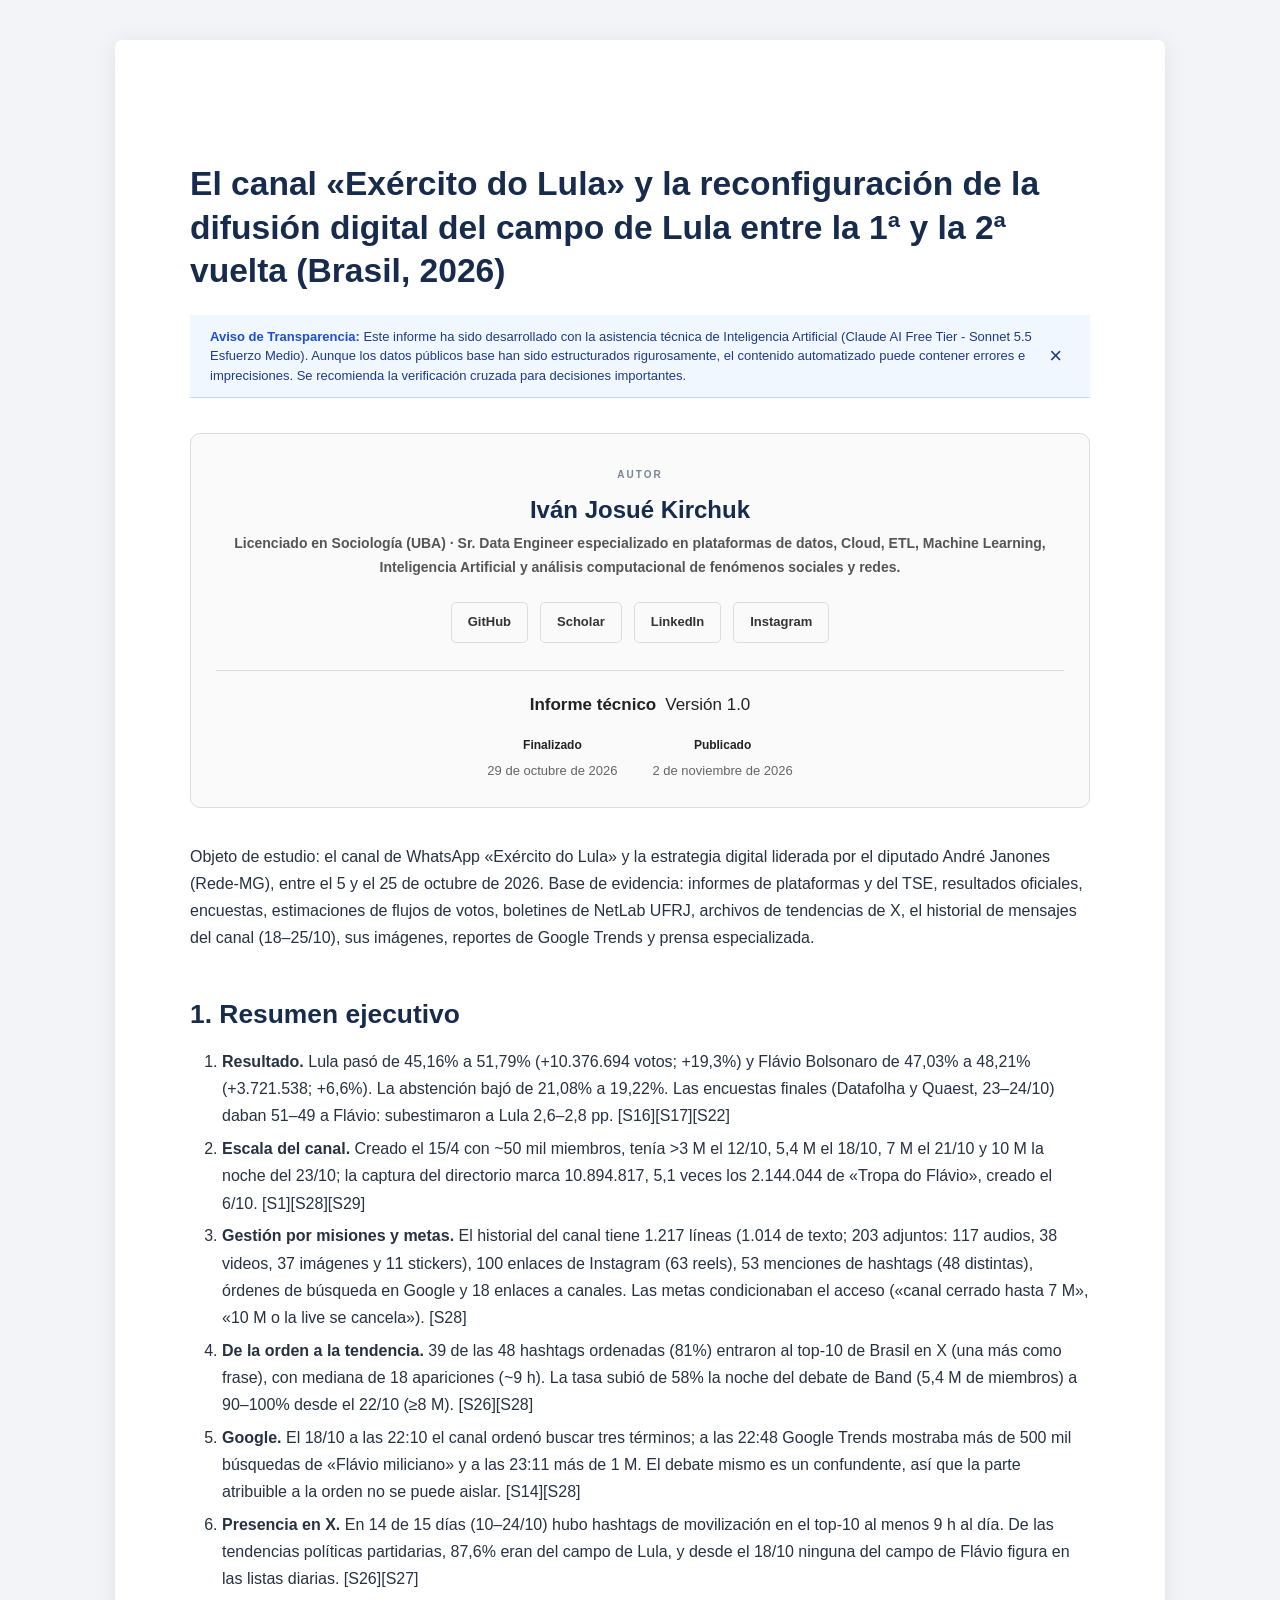
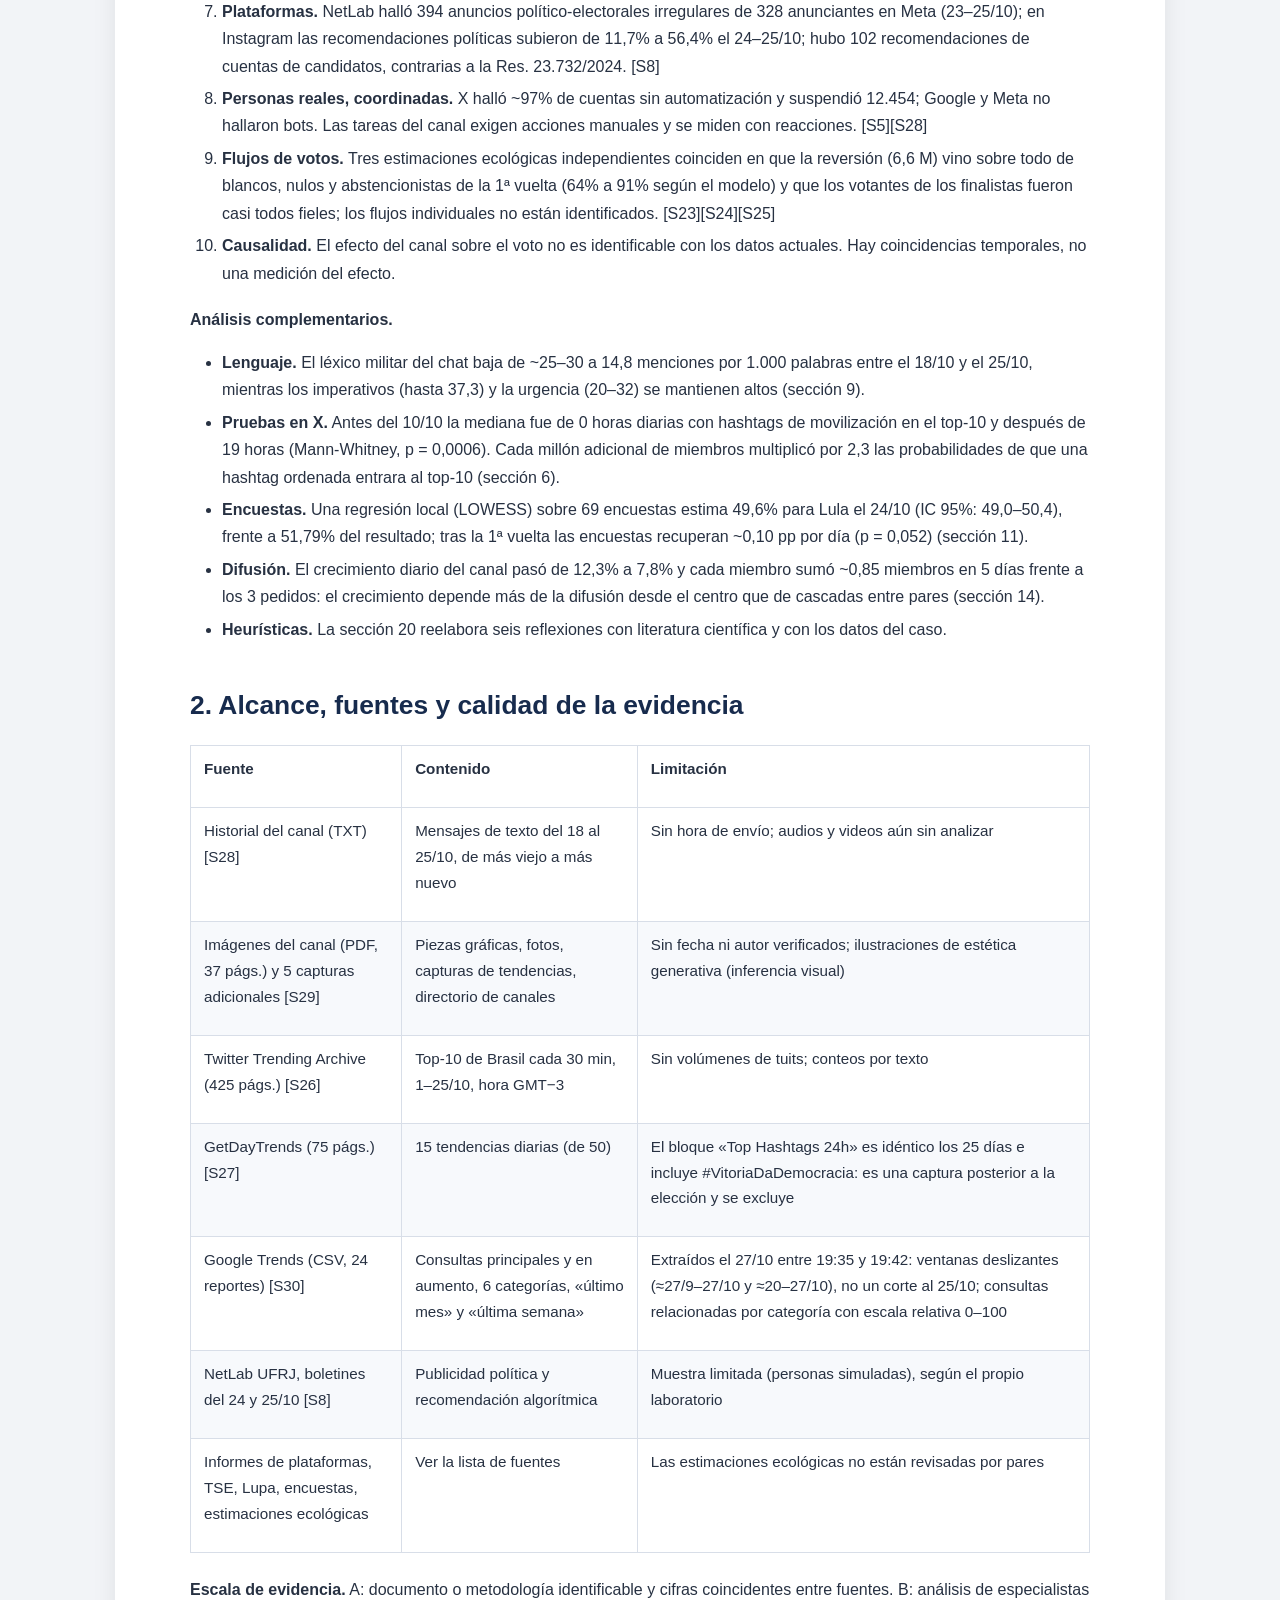
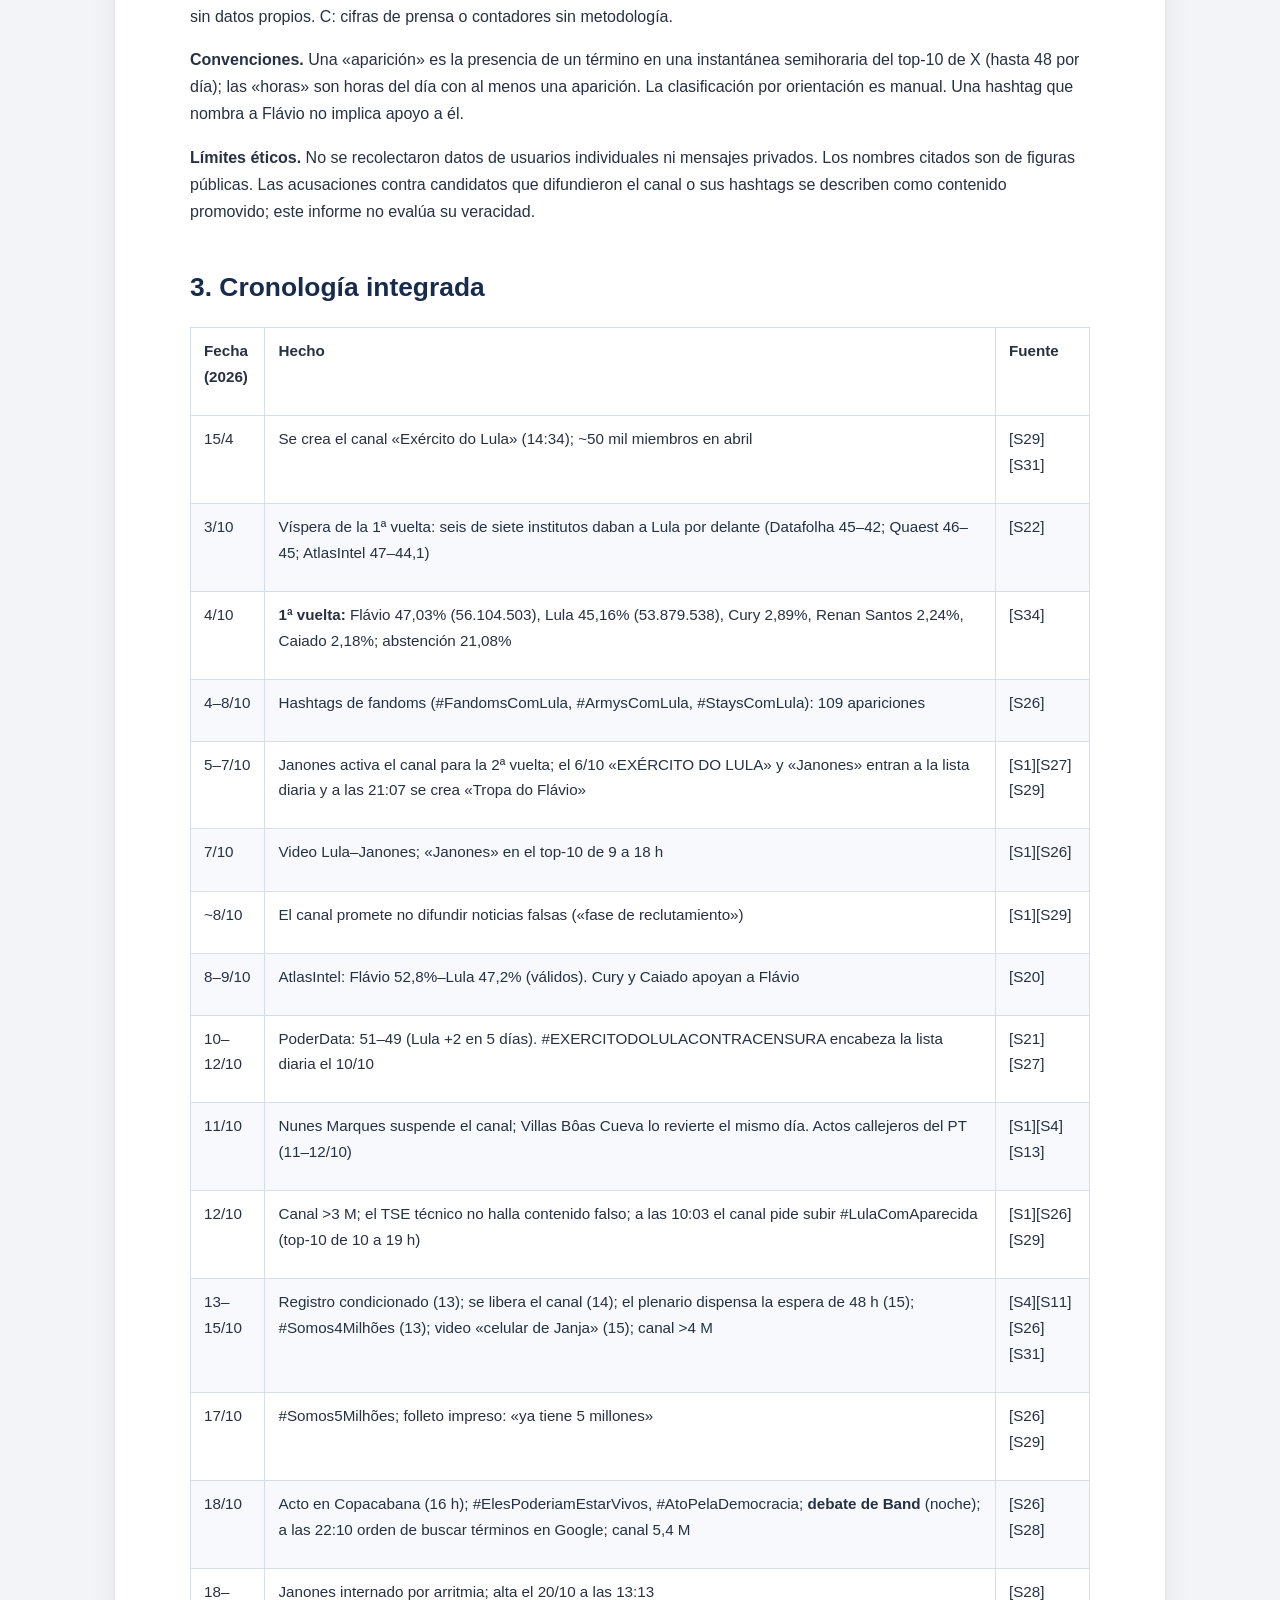
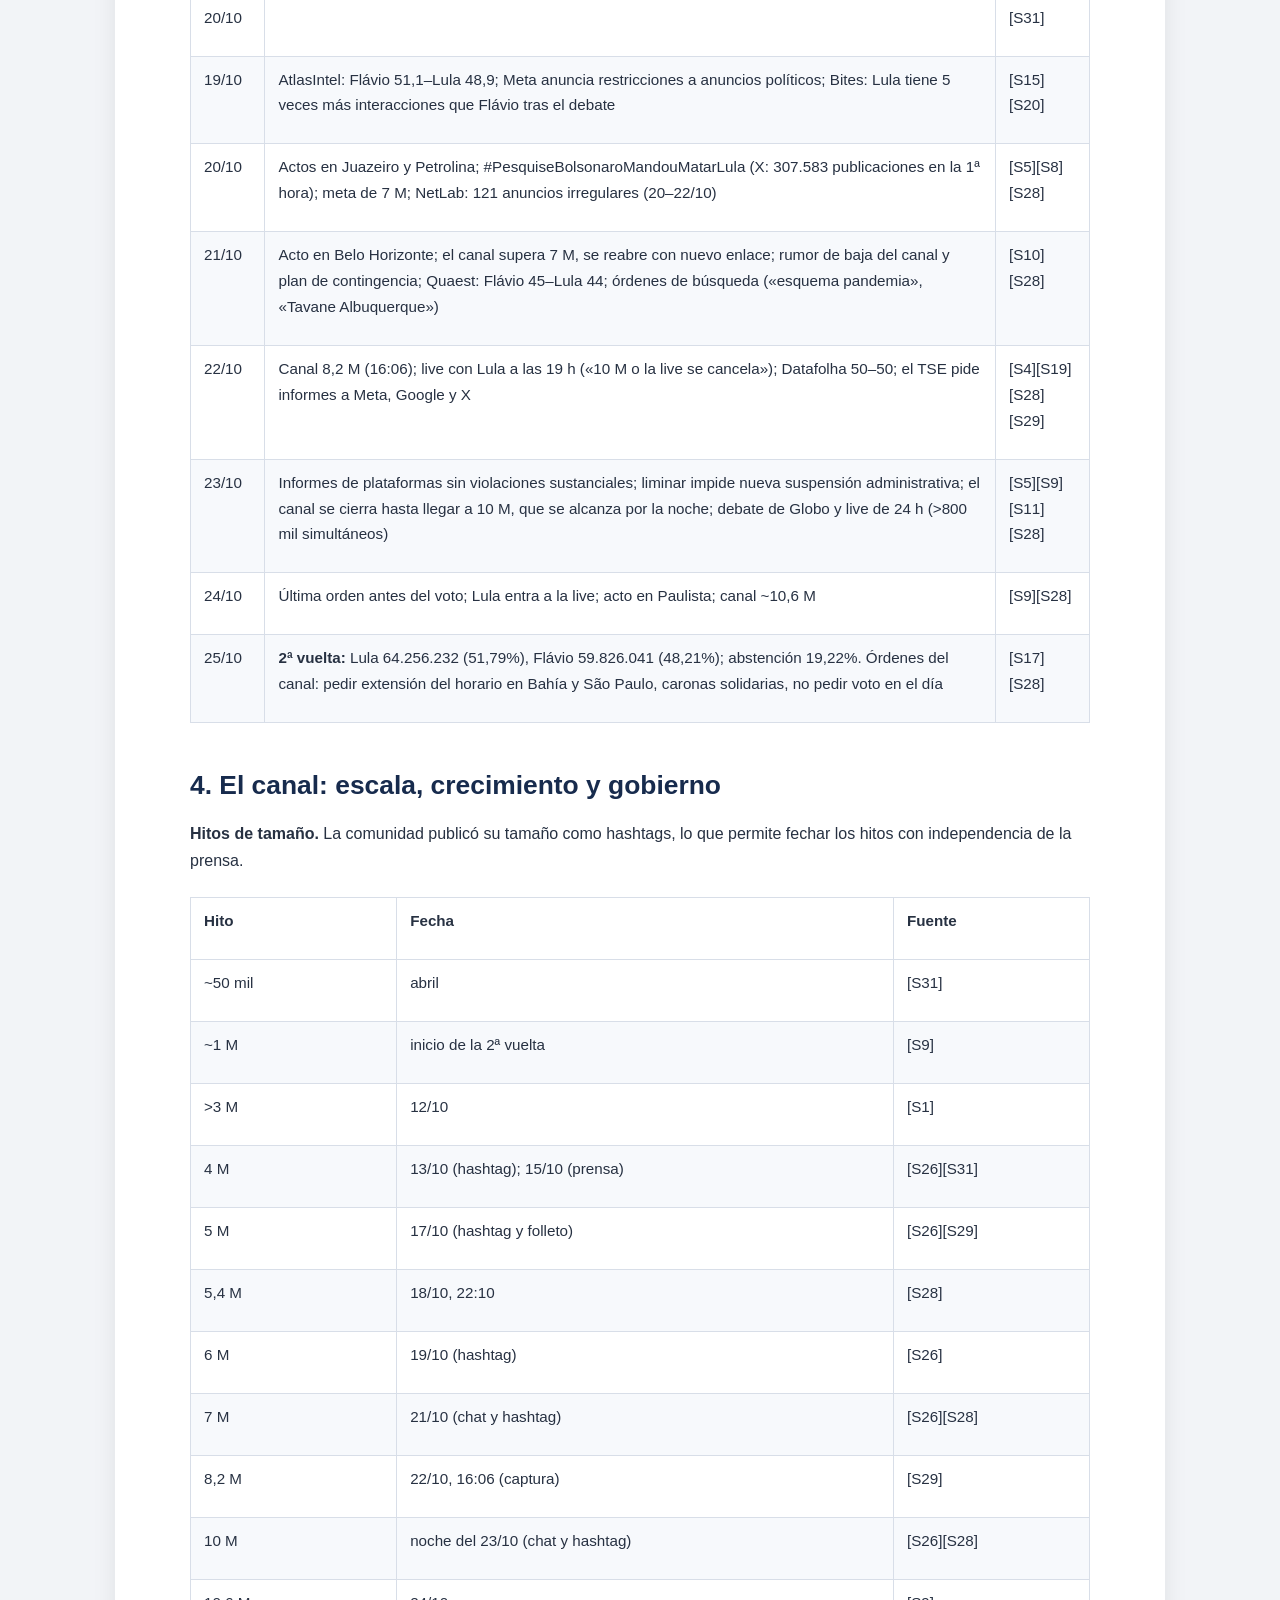
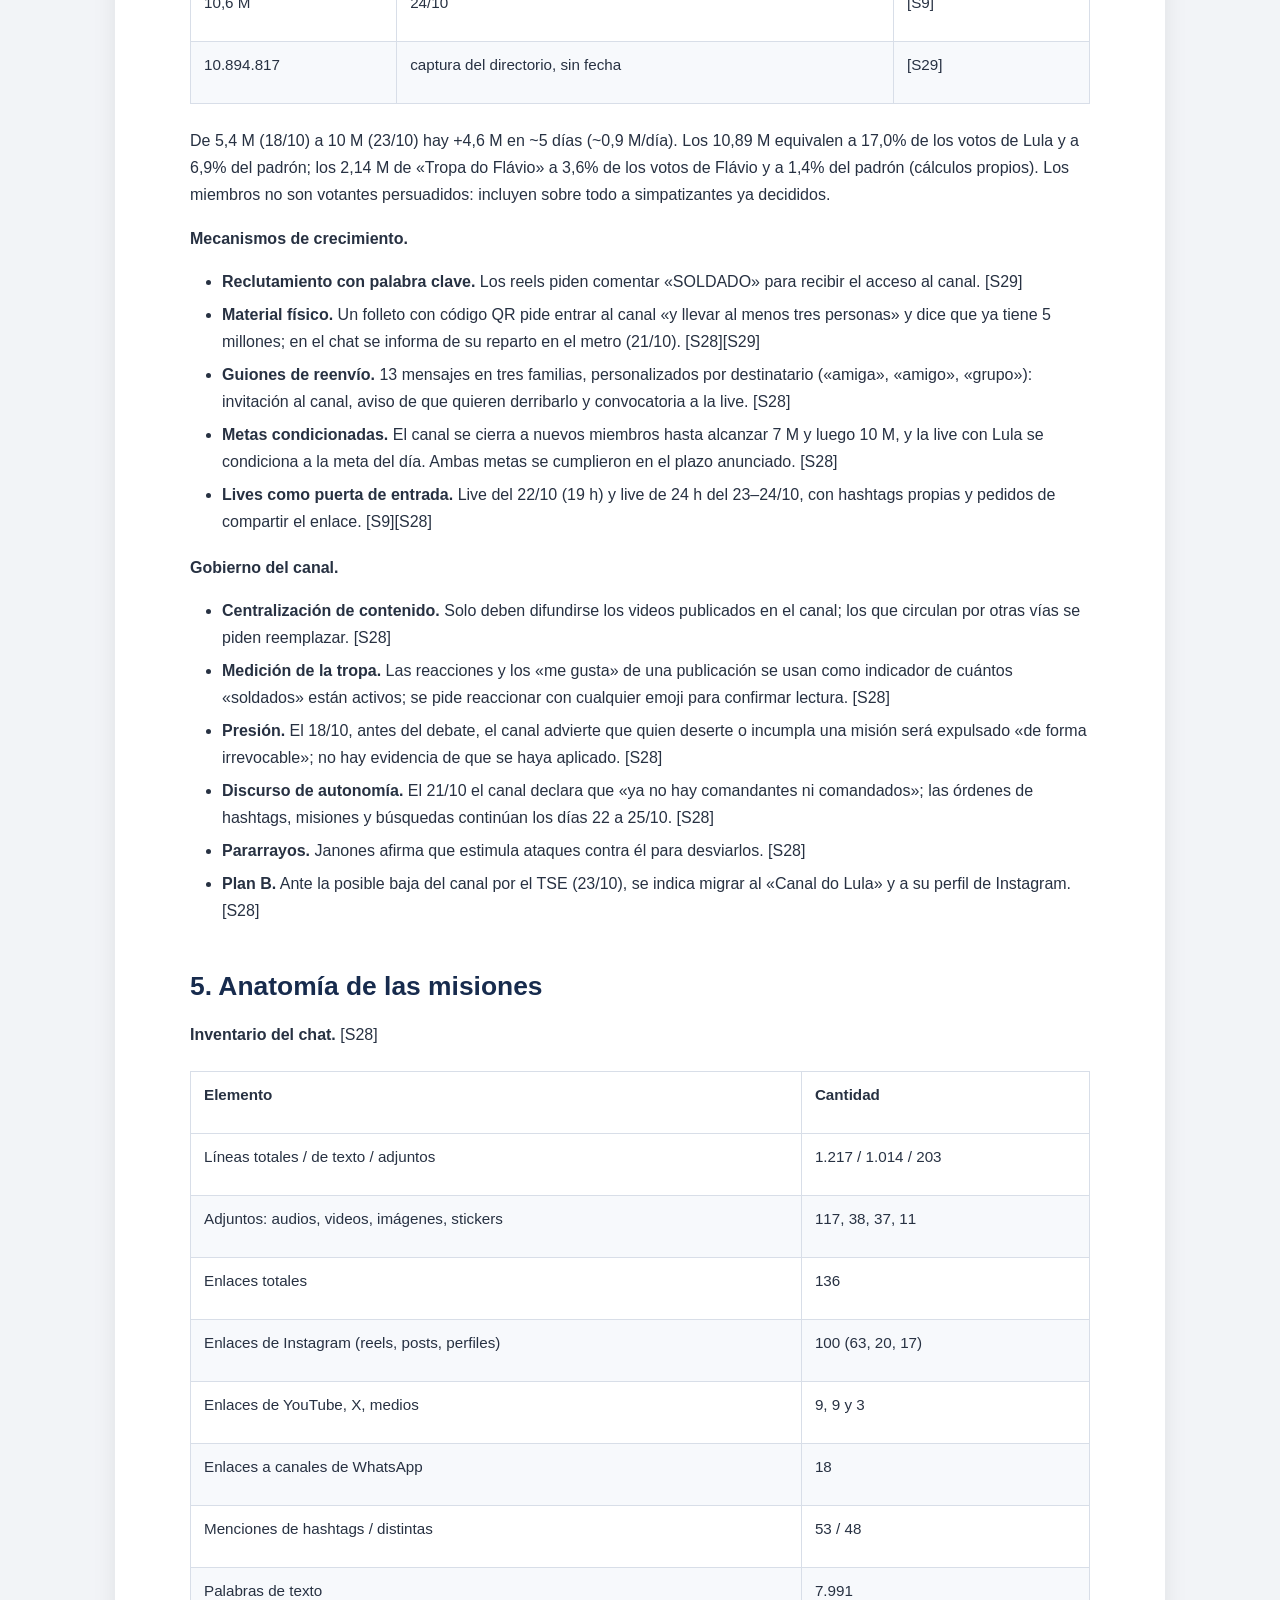
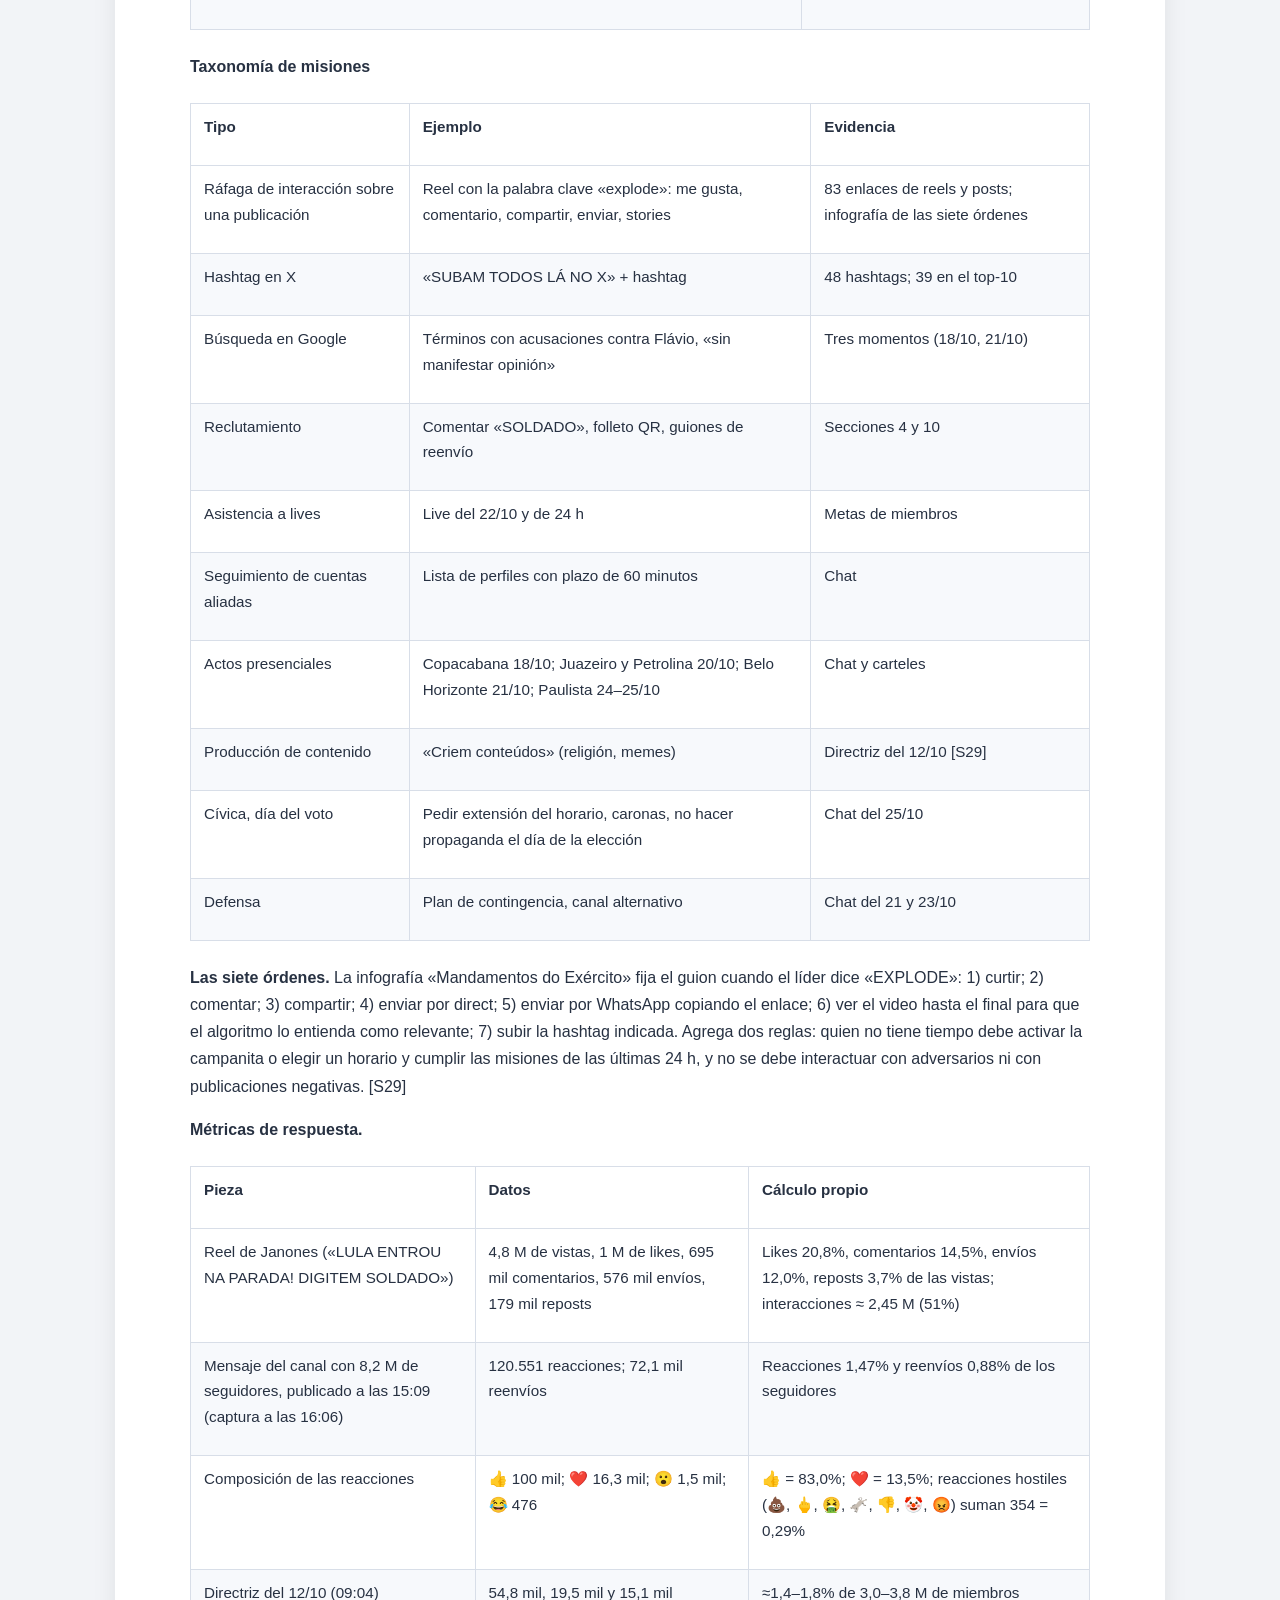
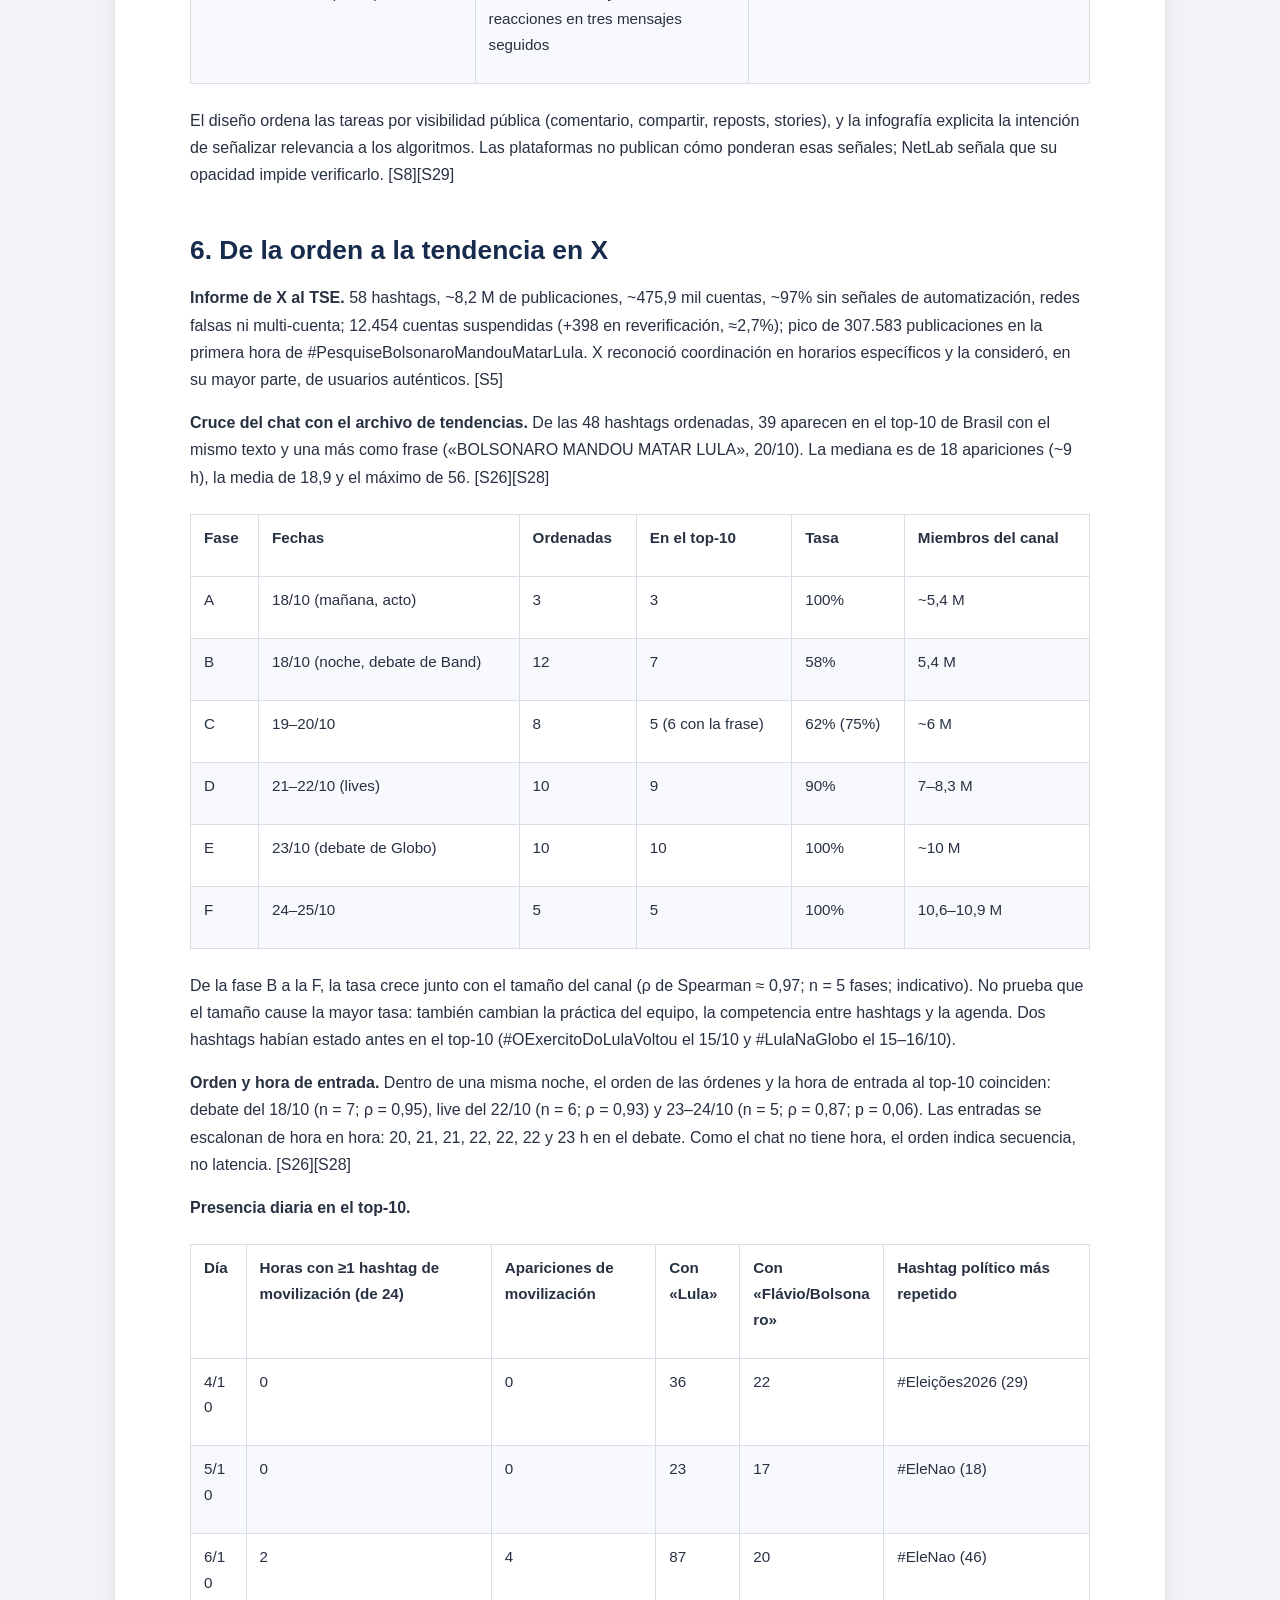
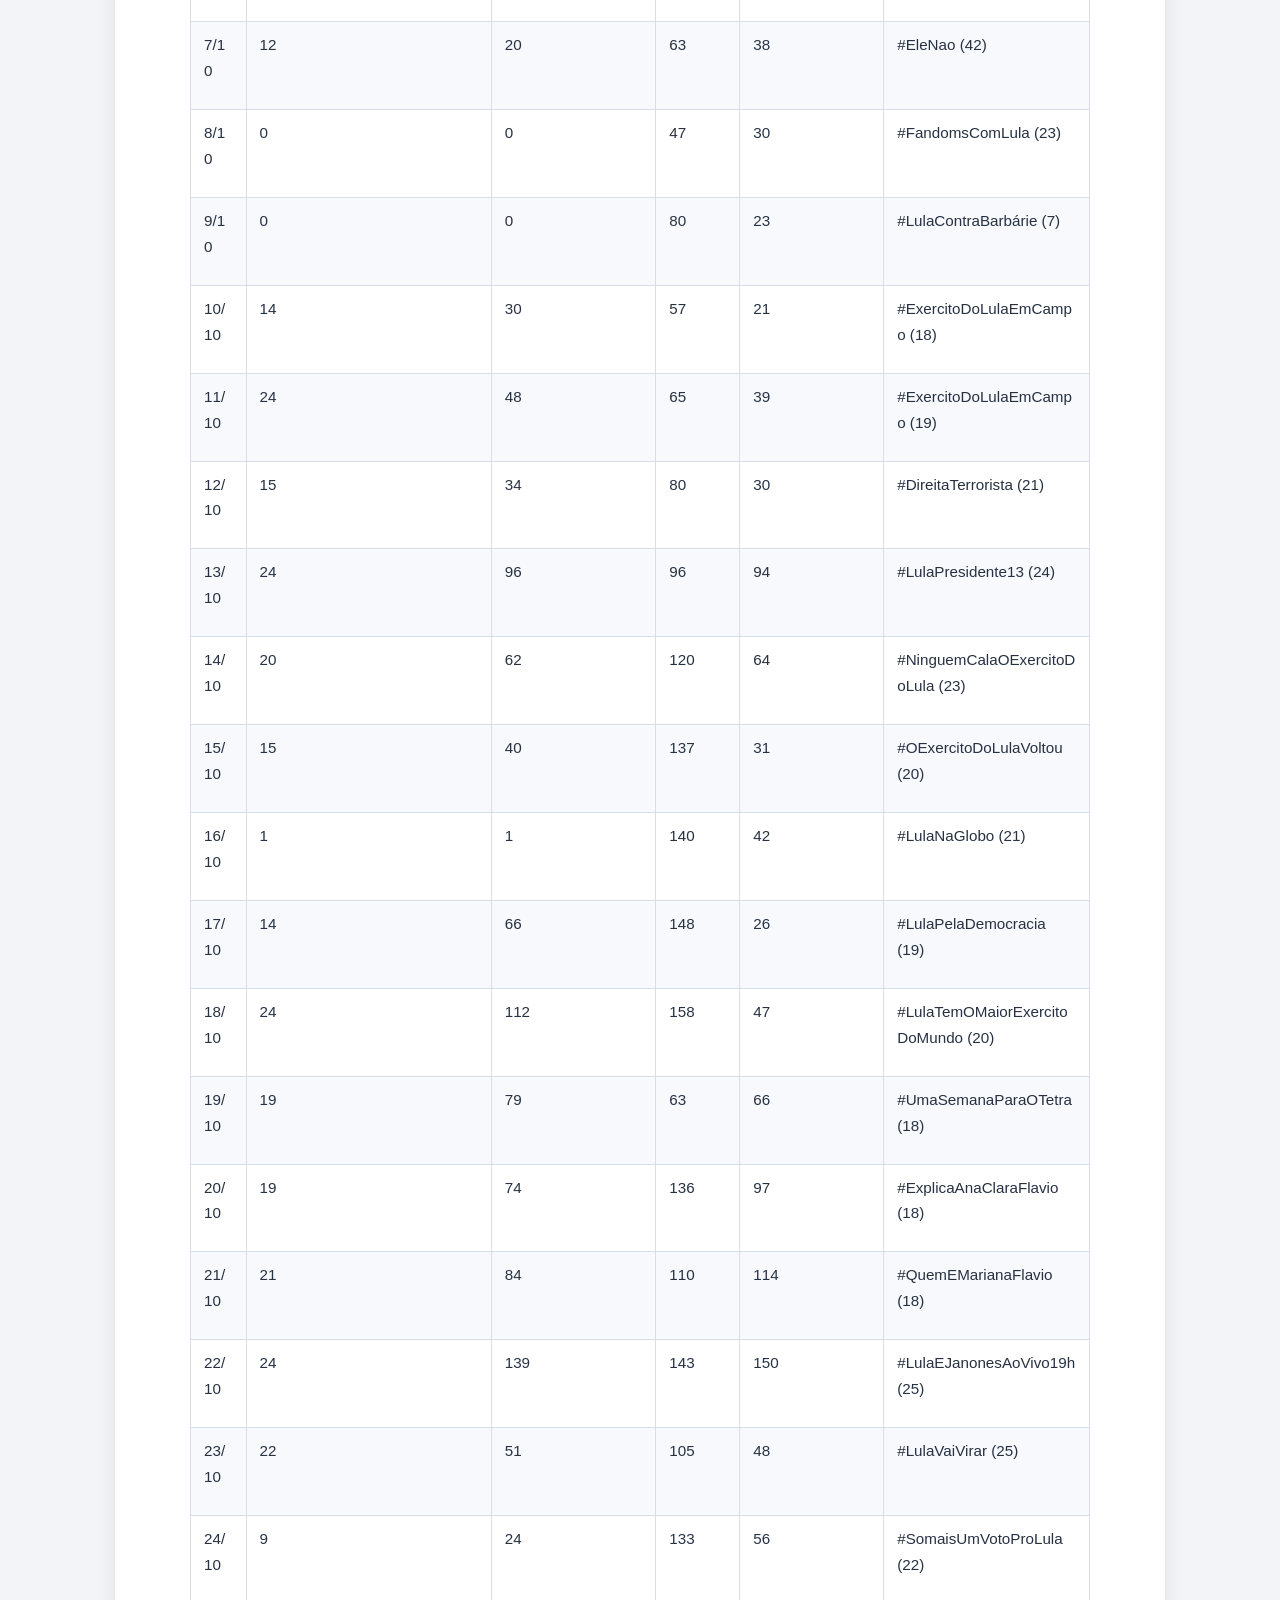
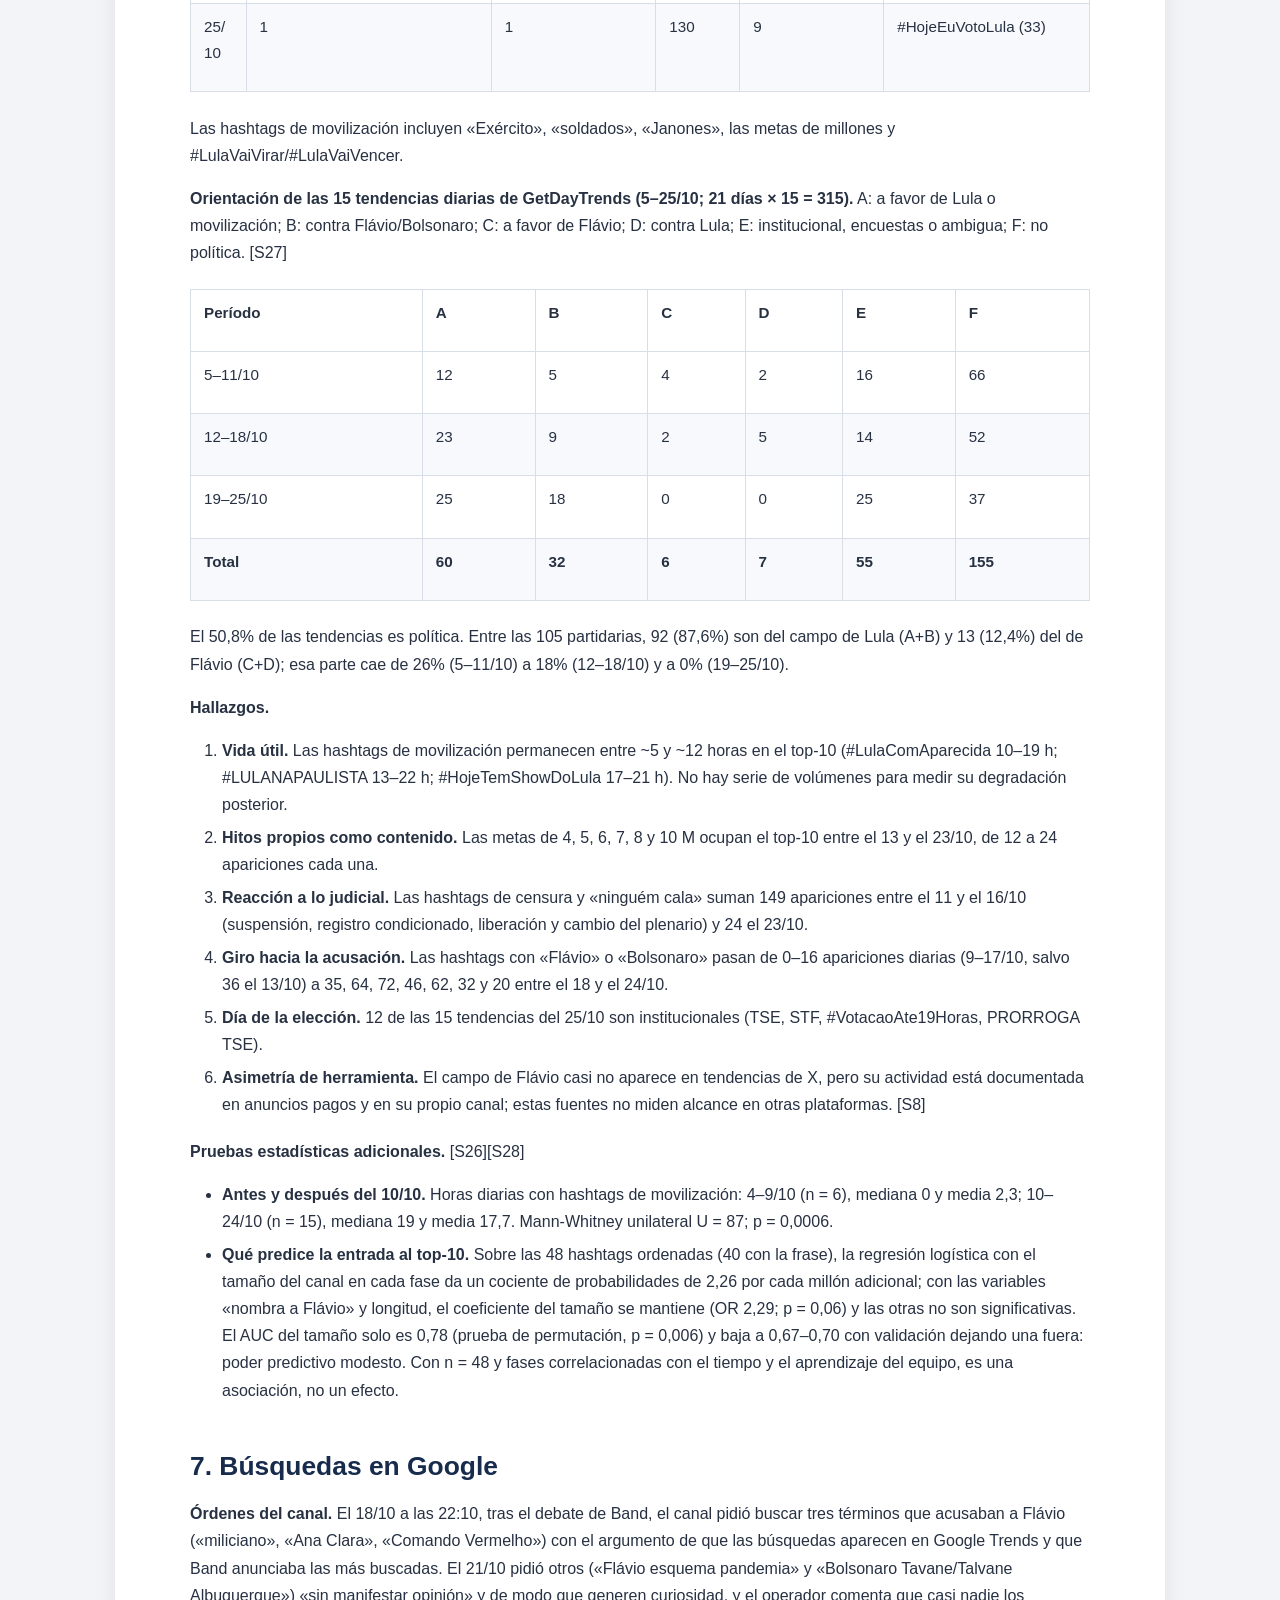
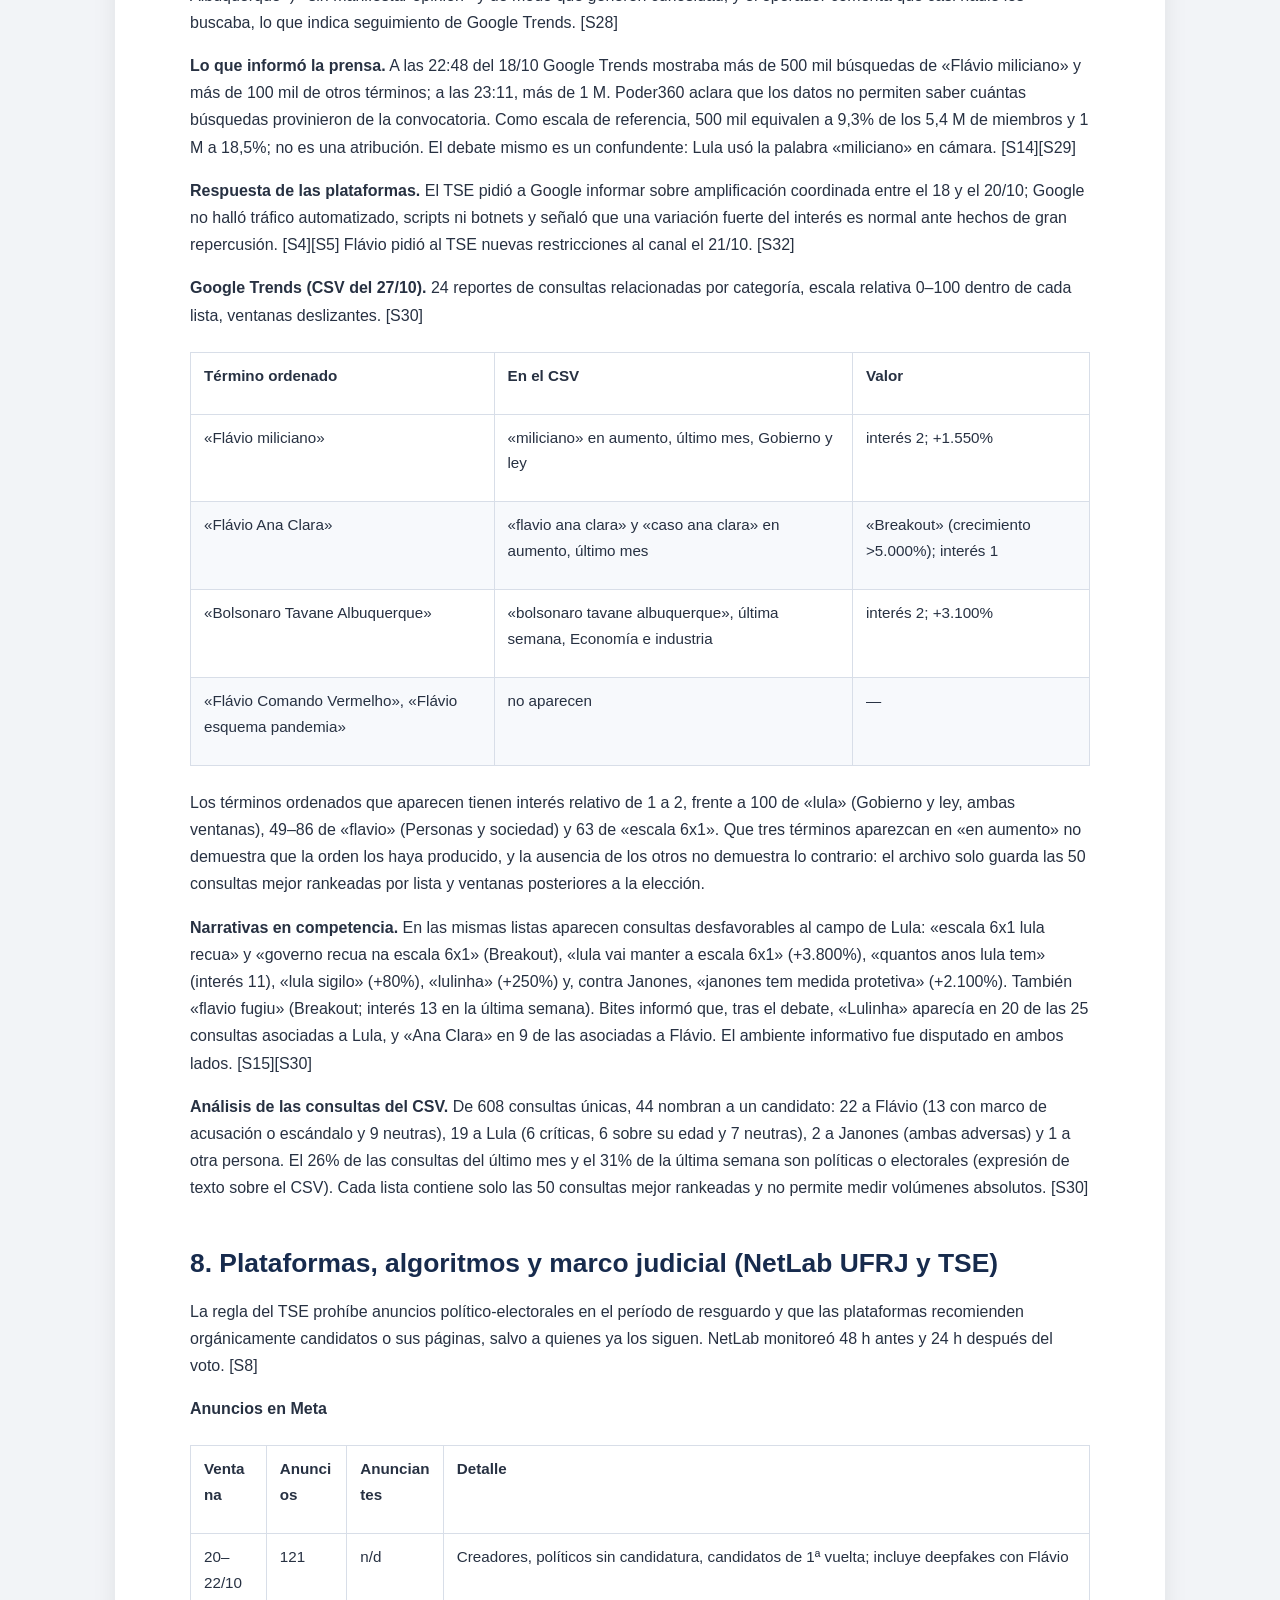
==== index.html @ 7b5d9b91 "Update author info" ====
<!DOCTYPE html>
<html lang="es">

<head>
    <meta charset="UTF-8">
    <meta name="viewport" content="width=device-width, initial-scale=1">
    <title>Reconfiguración de la difusión digital del campo de Lula en Octubre, 2026</title>
    <!-- ======================================================================= -->
    <!-- SECCIÓN DE METADATOS PARA INDEXACIÓN ACADÉMICA EN GOOGLE SCHOLAR       -->
    <!-- Estas etiquetas permiten al robot de Scholar identificar correctamente  -->
    <!-- la autoría, el título y la procedencia de la publicación científica.    -->
    <!-- ======================================================================= -->
    <meta name="citation_title" content="El canal «Exército do Lula» y la reconfiguración de la difusión digital del campo de Lula entre la 1ª y la 2ª vuelta (Brasil, 2026)">
    <meta name="citation_author" content="Kirchuk, Iván Josué">
    <meta name="citation_publication_date" content="2026/11/02"> <!-- Formato obligatorio: AAAA/MM/DD -->
    <meta name="citation_language" content="es"> <!-- Código de idioma de dos letras (es, en, etc.) -->    
    <!-- Especificación del tipo de documento y plataforma de alojamiento -->
    <meta name="citation_technical_report_institution" content="GitHub Pages">
    <meta name="citation_online_date" content="2026/11/02">    
    <!-- Palabras clave para facilitar la clasificación temática en las búsquedas -->
    <meta name="citation_keywords" content="Lula, Estrategia Digital, Redes Sociales, Elecciones Brasil 2026, Exército">
    <!-- ======================================================================= -->
    <link rel="icon" type="image/png" href="./favicon.png">
    <style>        
        .author-card {
            margin: 35px 0;
            padding: 25px;
            border: 1px solid var(--border-color, #ddd);
            border-radius: 10px;
            background: var(--card-bg, #fafafa);
            color: var(--text-color, #222);
        }
        
        .author-info {
            text-align: center;
        }
        
        .author-label {
            font-size: 10px;
            font-weight: 700;
            letter-spacing: 2px;
            color: #788594;
        }
        
        .author-info h3 {
            margin: 7px 0;
            font-size: 24px;
        }
        
        .author-role {
            margin: 5px 0 12px;
            font-size: 14px;
            font-weight: 600;
            color: var(--secondary-text, #555);
        }
        
        .author-description {
            max-width: 650px;
            margin: 0 auto;
            font-size: 13px;
            line-height: 1.65;
            color: var(--secondary-text, #666);
        }
        
        .author-links {
            display: flex;
            justify-content: center;
            flex-wrap: wrap;
            gap: 12px;
            margin: 23px 0 27px;
        }
        
        .author-links a {
            padding: 8px 16px;
            border: 1px solid var(--border-color, #ddd);
            border-radius: 5px;
            color: var(--text-color, #333);
            font-size: 13px;
            font-weight: 600;
            text-decoration: none;
            transition: .2s;
        }
        
        .author-links a:hover {
            background: #263b53;
            border-color: #263b53;
            color: white;
        }
        
        .report-meta {
            padding-top: 20px;
            border-top: 1px solid var(--border-color, #ddd);
            text-align: center;
        }
        
        .report-version {
            display: flex;
            justify-content: center;
            align-items: baseline;
            gap: 9px;
            margin-bottom: 16px;
            font-size: 17px;
        }
        
        .report-version span {
            font-weight: 400;
        }
        
        .report-dates {
            display: flex;
            justify-content: center;
            flex-wrap: wrap;
            gap: 35px;
        }
        
        .report-dates div {
            display: flex;
            flex-direction: column;
            gap: 4px;
        }
        
        .report-dates strong {
            font-size: 12px;
        }
        
        .report-dates span {
            font-size: 13px;
            color: var(--secondary-text, #666);
        }
        
        @media (max-width: 500px) {
            .author-card {
                padding: 18px;
            }
        
            .report-dates {
                gap: 18px;
            }
        }

        .academic-copyright-banner {
            background-color: #f8f9fa;
            color: #333333;
            border-top: 3px solid #0056b3;
            padding: 25px 15px;
            font-family: -apple-system, BlinkMacSystemFont, "Segoe UI", Roboto, sans-serif;
            font-size: 13px;
            line-height: 1.6;
        }

        .banner-container {
            max-width: 800px;
            margin: 0 auto;
            text-align: left;
        }

        .copyright-line {
            font-weight: bold;
            font-size: 14px;
            margin-bottom: 5px;
        }

        .license-line a {
            color: #0056b3;
            text-decoration: underline;
            font-weight: bold;
        }

        .citation-box {
            background-color: #ffffff;
            border-left: 4px solid #0056b3;
            padding: 12px;
            margin-top: 15px;
            border-radius: 4px;
            box-shadow: 0 1px 3px rgba(0, 0, 0, 0.05);
        }

        .citation-text {
            font-family: "Courier New", Courier, monospace;
            color: #555;
            display: block;
            margin-top: 5px;
            word-break: break-all;
        }

        /* Estilos del Banner de IA */
        .ai-disclaimer-banner {
            background-color: #f0f7ff;
            /* Azul analítico muy suave, denota seriedad */
            color: #1e3a8a;
            /* Texto azul oscuro de alta legibilidad */
            border-bottom: 1px solid #bfdbfe;
            padding: 12px 20px;
            font-family: -apple-system, BlinkMacSystemFont, "Segoe UI", Roboto, sans-serif;
            font-size: 13px;
            line-height: 1.5;
            position: relative;
        }

        .ai-banner-content {
            max-width: 1200px;
            margin: 0 auto;
            padding-right: 30px;
            /* Espacio para que el texto no choque con la X */
            display: flex;
            align-items: center;
        }

        .ai-banner-text strong {
            color: #1d4ed8;
        }

        .ai-banner-close {
            position: absolute;
            right: 20px;
            top: 50%;
            transform: translateY(-50%);
            background: none;
            border: none;
            color: #1e3a8a;
            font-size: 22px;
            cursor: pointer;
            line-height: 1;
            padding: 4px 8px;
            border-radius: 4px;
            transition: background-color 0.2s;
        }

        .ai-banner-close:hover {
            background-color: #dbeafe;
        }

        .ai-banner-close:focus {
            outline: 2px solid #2563eb;
        }

        * {
            box-sizing: border-box;
        }

        body {
            margin: 0;
            background: #f2f4f7;
            color: #273142;
            font-family: "Segoe UI", Arial, sans-serif;
            line-height: 1.7;
        }

        .document {
            max-width: 1050px;
            margin: 40px auto;
            padding: 65px 75px;
            background: white;
            box-shadow: 0 3px 25px rgba(0, 0, 0, .08);
            border-radius: 8px;
            overflow-wrap: anywhere;
        }

        h1,
        h2,
        h3,
        h4 {
            color: #172b4d;
            line-height: 1.3;
            margin-top: 1.7em;
            margin-bottom: .65em;
        }

        h1 {
            font-size: 2.1em;
        }

        h2 {
            font-size: 1.65em;
        }

        h3 {
            font-size: 1.3em;
        }

        p {
            margin: 0 0 1em;
        }

        ul,
        ol {
            padding-left: 2em;
            margin: .5em 0 1.2em;
        }

        li {
            margin-bottom: .35em;
        }

        table {
            width: 100%;
            border-collapse: collapse;
            margin: 1.5em 0;
            font-size: .95em;
        }

        td,
        th {
            border: 1px solid #d8dee8;
            padding: 10px 13px;
            text-align: left;
            vertical-align: top;
        }

        tr:nth-child(even) {
            background: #f7f9fc;
        }

        img {
            max-width: 100%;
            height: auto;
            display: block;
            margin: 1.5em auto;
        }

        a {
            color: #1769aa;
        }

        blockquote {
            margin: 1.5em 0;
            padding: 12px 20px;
            border-left: 4px solid #7b9cc8;
            background: #f5f7fa;
        }

        hr {
            border: 0;
            border-top: 1px solid #ddd;
            margin: 2em 0;
        }

        @media (max-width: 700px) {
            .document {
                margin: 0;
                padding: 25px 18px;
                border-radius: 0;
            }

            table {
                display: block;
                overflow-x: auto;
            }

            h1 {
                font-size: 1.7em;
            }
        }
    </style>
</head>

<body>
    <main class="document">
        <h1>El canal «Exército do Lula» y la reconfiguración de la difusión digital del campo de Lula entre la 1ª y la
            2ª vuelta (Brasil, 2026)</h1> <!-- BANNER DE ADVERTENCIA DE IA (Colocar siempre al inicio del body) -->
        <!-- Banner de Aviso de IA Optimizado -->
        <div class="ai-disclaimer-banner" id="aiBanner" role="status" aria-live="polite">
            <div class="ai-banner-content">
                <span class="ai-banner-text">
                    <strong>Aviso de Transparencia:</strong> Este informe ha sido desarrollado con la asistencia técnica
                    de Inteligencia Artificial (Claude AI Free Tier - Sonnet 5.5 Esfuerzo Medio). Aunque los datos públicos base han sido
                    estructurados rigurosamente, el contenido automatizado puede contener errores e imprecisiones. Se
                    recomienda la verificación cruzada para decisiones importantes.
                </span>
                <button class="ai-banner-close" id="closeAiBanner"
                    aria-label="Cerrar aviso de transparencia">&times;</button>
            </div>
        </div>

        <section class="author-card">        
            <div class="author-info">
                <span class="author-label">AUTOR</span>
                <h3>Iván Josué Kirchuk</h3>
                <p class="author-role">
                    Licenciado en Sociología (UBA) · Sr. Data Engineer especializado
                    en plataformas de datos, Cloud, ETL, Machine Learning, Inteligencia
                    Artificial y análisis computacional de fenómenos sociales y redes.
                </p>
            </div>
            <nav class="author-links">
                <a href="https://github.com/Ivan-Kir"
                   target="_blank" rel="noopener noreferrer">GitHub</a>
                <a href="https://scholar.google.com/citations?user=AWA44LoAAAAJ"
                   target="_blank" rel="noopener noreferrer">Scholar</a>
                <a href="https://linkedin.com/in/iván-josué-kirchuk-34703925b"
                   target="_blank" rel="noopener noreferrer">LinkedIn</a>
                <a href="https://instagram.com/ivo.kir"
                   target="_blank" rel="noopener noreferrer">Instagram</a>
            </nav>
            <div class="report-meta">
                <div class="report-version">
                    <strong>Informe técnico</strong>
                    <span>Versión 1.0</span>
                </div>
                <div class="report-dates">
                    <div>
                        <strong>Finalizado</strong>
                        <span>29 de octubre de 2026</span>
                    </div>
                    <div>
                        <strong>Publicado</strong>
                        <span>2 de noviembre de 2026</span>
                    </div>
                </div>
            </div>
        </section>        
        <p>Objeto de estudio: el canal de WhatsApp «Exército do Lula» y la estrategia digital liderada por el diputado
            André Janones (Rede-MG), entre el 5 y el 25 de octubre de 2026. Base de evidencia: informes de plataformas y
            del TSE, resultados oficiales, encuestas, estimaciones de flujos de votos, boletines de NetLab UFRJ,
            archivos de tendencias de X, el historial de mensajes del canal (18–25/10), sus imágenes, reportes de Google
            Trends y prensa especializada.</p>
        <h2>1. Resumen ejecutivo</h2>
        <ol>
            <li><strong>Resultado.</strong> Lula pasó de 45,16% a 51,79% (+10.376.694 votos; +19,3%) y Flávio Bolsonaro
                de 47,03% a 48,21% (+3.721.538; +6,6%). La abstención bajó de 21,08% a 19,22%. Las encuestas finales
                (Datafolha y Quaest, 23–24/10) daban 51–49 a Flávio: subestimaron a Lula 2,6–2,8 pp. [S16][S17][S22]
            </li>
            <li><strong>Escala del canal.</strong> Creado el 15/4 con ~50 mil miembros, tenía &gt;3 M el 12/10, 5,4 M el
                18/10, 7 M el 21/10 y 10 M la noche del 23/10; la captura del directorio marca 10.894.817, 5,1 veces los
                2.144.044 de «Tropa do Flávio», creado el 6/10. [S1][S28][S29]</li>
            <li><strong>Gestión por misiones y metas.</strong> El historial del canal tiene 1.217 líneas (1.014 de
                texto; 203 adjuntos: 117 audios, 38 videos, 37 imágenes y 11 stickers), 100 enlaces de Instagram (63
                reels), 53 menciones de hashtags (48 distintas), órdenes de búsqueda en Google y 18 enlaces a canales.
                Las metas condicionaban el acceso («canal cerrado hasta 7 M», «10 M o la live se cancela»). [S28]</li>
            <li><strong>De la orden a la tendencia.</strong> 39 de las 48 hashtags ordenadas (81%) entraron al top-10 de
                Brasil en X (una más como frase), con mediana de 18 apariciones (~9 h). La tasa subió de 58% la noche
                del debate de Band (5,4 M de miembros) a 90–100% desde el 22/10 (≥8 M). [S26][S28]</li>
            <li><strong>Google.</strong> El 18/10 a las 22:10 el canal ordenó buscar tres términos; a las 22:48 Google
                Trends mostraba más de 500 mil búsquedas de «Flávio miliciano» y a las 23:11 más de 1 M. El debate mismo
                es un confundente, así que la parte atribuible a la orden no se puede aislar. [S14][S28]</li>
            <li><strong>Presencia en X.</strong> En 14 de 15 días (10–24/10) hubo hashtags de movilización en el top-10
                al menos 9 h al día. De las tendencias políticas partidarias, 87,6% eran del campo de Lula, y desde el
                18/10 ninguna del campo de Flávio figura en las listas diarias. [S26][S27]</li>
            <li><strong>Plataformas.</strong> NetLab halló 394 anuncios político-electorales irregulares de 328
                anunciantes en Meta (23–25/10); en Instagram las recomendaciones políticas subieron de 11,7% a 56,4% el
                24–25/10; hubo 102 recomendaciones de cuentas de candidatos, contrarias a la Res. 23.732/2024. [S8]</li>
            <li><strong>Personas reales, coordinadas.</strong> X halló ~97% de cuentas sin automatización y suspendió
                12.454; Google y Meta no hallaron bots. Las tareas del canal exigen acciones manuales y se miden con
                reacciones. [S5][S28]</li>
            <li><strong>Flujos de votos.</strong> Tres estimaciones ecológicas independientes coinciden en que la
                reversión (6,6 M) vino sobre todo de blancos, nulos y abstencionistas de la 1ª vuelta (64% a 91% según
                el modelo) y que los votantes de los finalistas fueron casi todos fieles; los flujos individuales no
                están identificados. [S23][S24][S25]</li>
            <li><strong>Causalidad.</strong> El efecto del canal sobre el voto no es identificable con los datos
                actuales. Hay coincidencias temporales, no una medición del efecto.</li>
        </ol>
        <p><strong>Análisis complementarios.</strong></p>
        <ul>
            <li><strong>Lenguaje.</strong> El léxico militar del chat baja de ~25–30 a 14,8 menciones por 1.000 palabras
                entre el 18/10 y el 25/10, mientras los imperativos (hasta 37,3) y la urgencia (20–32) se mantienen
                altos (sección 9).</li>
            <li><strong>Pruebas en X.</strong> Antes del 10/10 la mediana fue de 0 horas diarias con hashtags de
                movilización en el top-10 y después de 19 horas (Mann-Whitney, p = 0,0006). Cada millón adicional de
                miembros multiplicó por 2,3 las probabilidades de que una hashtag ordenada entrara al top-10 (sección
                6).</li>
            <li><strong>Encuestas.</strong> Una regresión local (LOWESS) sobre 69 encuestas estima 49,6% para Lula el
                24/10 (IC 95%: 49,0–50,4), frente a 51,79% del resultado; tras la 1ª vuelta las encuestas recuperan
                ~0,10 pp por día (p = 0,052) (sección 11).</li>
            <li><strong>Difusión.</strong> El crecimiento diario del canal pasó de 12,3% a 7,8% y cada miembro sumó
                ~0,85 miembros en 5 días frente a los 3 pedidos: el crecimiento depende más de la difusión desde el
                centro que de cascadas entre pares (sección 14).</li>
            <li><strong>Heurísticas.</strong> La sección 20 reelabora seis reflexiones con literatura científica y con
                los datos del caso.</li>
        </ul>
        <h2>2. Alcance, fuentes y calidad de la evidencia</h2>
        <table>
            <thead>
                <tr>
                    <th>
                        <p>Fuente</p>
                    </th>
                    <th>
                        <p>Contenido</p>
                    </th>
                    <th>
                        <p>Limitación</p>
                    </th>
                </tr>
            </thead>
            <tbody>
                <tr>
                    <td>
                        <p>Historial del canal (TXT) [S28]</p>
                    </td>
                    <td>
                        <p>Mensajes de texto del 18 al 25/10, de más viejo a más nuevo</p>
                    </td>
                    <td>
                        <p>Sin hora de envío; audios y videos aún sin analizar</p>
                    </td>
                </tr>
                <tr>
                    <td>
                        <p>Imágenes del canal (PDF, 37 págs.) y 5 capturas adicionales [S29]</p>
                    </td>
                    <td>
                        <p>Piezas gráficas, fotos, capturas de tendencias, directorio de canales</p>
                    </td>
                    <td>
                        <p>Sin fecha ni autor verificados; ilustraciones de estética generativa (inferencia visual)</p>
                    </td>
                </tr>
                <tr>
                    <td>
                        <p>Twitter Trending Archive (425 págs.) [S26]</p>
                    </td>
                    <td>
                        <p>Top-10 de Brasil cada 30 min, 1–25/10, hora GMT−3</p>
                    </td>
                    <td>
                        <p>Sin volúmenes de tuits; conteos por texto</p>
                    </td>
                </tr>
                <tr>
                    <td>
                        <p>GetDayTrends (75 págs.) [S27]</p>
                    </td>
                    <td>
                        <p>15 tendencias diarias (de 50)</p>
                    </td>
                    <td>
                        <p>El bloque «Top Hashtags 24h» es idéntico los 25 días e incluye #VitoriaDaDemocracia: es una
                            captura posterior a la elección y se excluye</p>
                    </td>
                </tr>
                <tr>
                    <td>
                        <p>Google Trends (CSV, 24 reportes) [S30]</p>
                    </td>
                    <td>
                        <p>Consultas principales y en aumento, 6 categorías, «último mes» y «última semana»</p>
                    </td>
                    <td>
                        <p>Extraídos el 27/10 entre 19:35 y 19:42: ventanas deslizantes (≈27/9–27/10 y ≈20–27/10), no un
                            corte al 25/10; consultas relacionadas por categoría con escala relativa 0–100</p>
                    </td>
                </tr>
                <tr>
                    <td>
                        <p>NetLab UFRJ, boletines del 24 y 25/10 [S8]</p>
                    </td>
                    <td>
                        <p>Publicidad política y recomendación algorítmica</p>
                    </td>
                    <td>
                        <p>Muestra limitada (personas simuladas), según el propio laboratorio</p>
                    </td>
                </tr>
                <tr>
                    <td>
                        <p>Informes de plataformas, TSE, Lupa, encuestas, estimaciones ecológicas</p>
                    </td>
                    <td>
                        <p>Ver la lista de fuentes</p>
                    </td>
                    <td>
                        <p>Las estimaciones ecológicas no están revisadas por pares</p>
                    </td>
                </tr>
            </tbody>
        </table>
        <p><strong>Escala de evidencia.</strong> A: documento o metodología identificable y cifras coincidentes entre
            fuentes. B: análisis de especialistas sin datos propios. C: cifras de prensa o contadores sin metodología.
        </p>
        <p><strong>Convenciones.</strong> Una «aparición» es la presencia de un término en una instantánea semihoraria
            del top-10 de X (hasta 48 por día); las «horas» son horas del día con al menos una aparición. La
            clasificación por orientación es manual. Una hashtag que nombra a Flávio no implica apoyo a él.</p>
        <p><strong>Límites éticos.</strong> No se recolectaron datos de usuarios individuales ni mensajes privados. Los
            nombres citados son de figuras públicas. Las acusaciones contra candidatos que difundieron el canal o sus
            hashtags se describen como contenido promovido; este informe no evalúa su veracidad.</p>
        <h2>3. Cronología integrada</h2>
        <table>
            <thead>
                <tr>
                    <th>
                        <p>Fecha (2026)</p>
                    </th>
                    <th>
                        <p>Hecho</p>
                    </th>
                    <th>
                        <p>Fuente</p>
                    </th>
                </tr>
            </thead>
            <tbody>
                <tr>
                    <td>
                        <p>15/4</p>
                    </td>
                    <td>
                        <p>Se crea el canal «Exército do Lula» (14:34); ~50 mil miembros en abril</p>
                    </td>
                    <td>
                        <p>[S29][S31]</p>
                    </td>
                </tr>
                <tr>
                    <td>
                        <p>3/10</p>
                    </td>
                    <td>
                        <p>Víspera de la 1ª vuelta: seis de siete institutos daban a Lula por delante (Datafolha 45–42;
                            Quaest 46–45; AtlasIntel 47–44,1)</p>
                    </td>
                    <td>
                        <p>[S22]</p>
                    </td>
                </tr>
                <tr>
                    <td>
                        <p>4/10</p>
                    </td>
                    <td>
                        <p><strong>1ª vuelta:</strong> Flávio 47,03% (56.104.503), Lula 45,16% (53.879.538), Cury 2,89%,
                            Renan Santos 2,24%, Caiado 2,18%; abstención 21,08%</p>
                    </td>
                    <td>
                        <p>[S34]</p>
                    </td>
                </tr>
                <tr>
                    <td>
                        <p>4–8/10</p>
                    </td>
                    <td>
                        <p>Hashtags de fandoms (#FandomsComLula, #ArmysComLula, #StaysComLula): 109 apariciones</p>
                    </td>
                    <td>
                        <p>[S26]</p>
                    </td>
                </tr>
                <tr>
                    <td>
                        <p>5–7/10</p>
                    </td>
                    <td>
                        <p>Janones activa el canal para la 2ª vuelta; el 6/10 «EXÉRCITO DO LULA» y «Janones» entran a la
                            lista diaria y a las 21:07 se crea «Tropa do Flávio»</p>
                    </td>
                    <td>
                        <p>[S1][S27][S29]</p>
                    </td>
                </tr>
                <tr>
                    <td>
                        <p>7/10</p>
                    </td>
                    <td>
                        <p>Video Lula–Janones; «Janones» en el top-10 de 9 a 18 h</p>
                    </td>
                    <td>
                        <p>[S1][S26]</p>
                    </td>
                </tr>
                <tr>
                    <td>
                        <p>~8/10</p>
                    </td>
                    <td>
                        <p>El canal promete no difundir noticias falsas («fase de reclutamiento»)</p>
                    </td>
                    <td>
                        <p>[S1][S29]</p>
                    </td>
                </tr>
                <tr>
                    <td>
                        <p>8–9/10</p>
                    </td>
                    <td>
                        <p>AtlasIntel: Flávio 52,8%–Lula 47,2% (válidos). Cury y Caiado apoyan a Flávio</p>
                    </td>
                    <td>
                        <p>[S20]</p>
                    </td>
                </tr>
                <tr>
                    <td>
                        <p>10–12/10</p>
                    </td>
                    <td>
                        <p>PoderData: 51–49 (Lula +2 en 5 días). #EXERCITODOLULACONTRACENSURA encabeza la lista diaria
                            el 10/10</p>
                    </td>
                    <td>
                        <p>[S21][S27]</p>
                    </td>
                </tr>
                <tr>
                    <td>
                        <p>11/10</p>
                    </td>
                    <td>
                        <p>Nunes Marques suspende el canal; Villas Bôas Cueva lo revierte el mismo día. Actos callejeros
                            del PT (11–12/10)</p>
                    </td>
                    <td>
                        <p>[S1][S4][S13]</p>
                    </td>
                </tr>
                <tr>
                    <td>
                        <p>12/10</p>
                    </td>
                    <td>
                        <p>Canal &gt;3 M; el TSE técnico no halla contenido falso; a las 10:03 el canal pide subir
                            #LulaComAparecida (top-10 de 10 a 19 h)</p>
                    </td>
                    <td>
                        <p>[S1][S26][S29]</p>
                    </td>
                </tr>
                <tr>
                    <td>
                        <p>13–15/10</p>
                    </td>
                    <td>
                        <p>Registro condicionado (13); se libera el canal (14); el plenario dispensa la espera de 48 h
                            (15); #Somos4Milhões (13); video «celular de Janja» (15); canal &gt;4 M</p>
                    </td>
                    <td>
                        <p>[S4][S11][S26][S31]</p>
                    </td>
                </tr>
                <tr>
                    <td>
                        <p>17/10</p>
                    </td>
                    <td>
                        <p>#Somos5Milhões; folleto impreso: «ya tiene 5 millones»</p>
                    </td>
                    <td>
                        <p>[S26][S29]</p>
                    </td>
                </tr>
                <tr>
                    <td>
                        <p>18/10</p>
                    </td>
                    <td>
                        <p>Acto en Copacabana (16 h); #ElesPoderiamEstarVivos, #AtoPelaDemocracia; <strong>debate de
                                Band</strong> (noche); a las 22:10 orden de buscar términos en Google; canal 5,4 M</p>
                    </td>
                    <td>
                        <p>[S26][S28]</p>
                    </td>
                </tr>
                <tr>
                    <td>
                        <p>18–20/10</p>
                    </td>
                    <td>
                        <p>Janones internado por arritmia; alta el 20/10 a las 13:13</p>
                    </td>
                    <td>
                        <p>[S28][S31]</p>
                    </td>
                </tr>
                <tr>
                    <td>
                        <p>19/10</p>
                    </td>
                    <td>
                        <p>AtlasIntel: Flávio 51,1–Lula 48,9; Meta anuncia restricciones a anuncios políticos; Bites:
                            Lula tiene 5 veces más interacciones que Flávio tras el debate</p>
                    </td>
                    <td>
                        <p>[S15][S20]</p>
                    </td>
                </tr>
                <tr>
                    <td>
                        <p>20/10</p>
                    </td>
                    <td>
                        <p>Actos en Juazeiro y Petrolina; #PesquiseBolsonaroMandouMatarLula (X: 307.583 publicaciones en
                            la 1ª hora); meta de 7 M; NetLab: 121 anuncios irregulares (20–22/10)</p>
                    </td>
                    <td>
                        <p>[S5][S8][S28]</p>
                    </td>
                </tr>
                <tr>
                    <td>
                        <p>21/10</p>
                    </td>
                    <td>
                        <p>Acto en Belo Horizonte; el canal supera 7 M, se reabre con nuevo enlace; rumor de baja del
                            canal y plan de contingencia; Quaest: Flávio 45–Lula 44; órdenes de búsqueda («esquema
                            pandemia», «Tavane Albuquerque»)</p>
                    </td>
                    <td>
                        <p>[S10][S28]</p>
                    </td>
                </tr>
                <tr>
                    <td>
                        <p>22/10</p>
                    </td>
                    <td>
                        <p>Canal 8,2 M (16:06); live con Lula a las 19 h («10 M o la live se cancela»); Datafolha 50–50;
                            el TSE pide informes a Meta, Google y X</p>
                    </td>
                    <td>
                        <p>[S4][S19][S28][S29]</p>
                    </td>
                </tr>
                <tr>
                    <td>
                        <p>23/10</p>
                    </td>
                    <td>
                        <p>Informes de plataformas sin violaciones sustanciales; liminar impide nueva suspensión
                            administrativa; el canal se cierra hasta llegar a 10 M, que se alcanza por la noche; debate
                            de Globo y live de 24 h (&gt;800 mil simultáneos)</p>
                    </td>
                    <td>
                        <p>[S5][S9][S11][S28]</p>
                    </td>
                </tr>
                <tr>
                    <td>
                        <p>24/10</p>
                    </td>
                    <td>
                        <p>Última orden antes del voto; Lula entra a la live; acto en Paulista; canal ~10,6 M</p>
                    </td>
                    <td>
                        <p>[S9][S28]</p>
                    </td>
                </tr>
                <tr>
                    <td>
                        <p>25/10</p>
                    </td>
                    <td>
                        <p><strong>2ª vuelta:</strong> Lula 64.256.232 (51,79%), Flávio 59.826.041 (48,21%); abstención
                            19,22%. Órdenes del canal: pedir extensión del horario en Bahía y São Paulo, caronas
                            solidarias, no pedir voto en el día</p>
                    </td>
                    <td>
                        <p>[S17][S28]</p>
                    </td>
                </tr>
            </tbody>
        </table>
        <h2>4. El canal: escala, crecimiento y gobierno</h2>
        <p><strong>Hitos de tamaño.</strong> La comunidad publicó su tamaño como hashtags, lo que permite fechar los
            hitos con independencia de la prensa.</p>
        <table>
            <thead>
                <tr>
                    <th>
                        <p>Hito</p>
                    </th>
                    <th>
                        <p>Fecha</p>
                    </th>
                    <th>
                        <p>Fuente</p>
                    </th>
                </tr>
            </thead>
            <tbody>
                <tr>
                    <td>
                        <p>~50 mil</p>
                    </td>
                    <td>
                        <p>abril</p>
                    </td>
                    <td>
                        <p>[S31]</p>
                    </td>
                </tr>
                <tr>
                    <td>
                        <p>~1 M</p>
                    </td>
                    <td>
                        <p>inicio de la 2ª vuelta</p>
                    </td>
                    <td>
                        <p>[S9]</p>
                    </td>
                </tr>
                <tr>
                    <td>
                        <p>&gt;3 M</p>
                    </td>
                    <td>
                        <p>12/10</p>
                    </td>
                    <td>
                        <p>[S1]</p>
                    </td>
                </tr>
                <tr>
                    <td>
                        <p>4 M</p>
                    </td>
                    <td>
                        <p>13/10 (hashtag); 15/10 (prensa)</p>
                    </td>
                    <td>
                        <p>[S26][S31]</p>
                    </td>
                </tr>
                <tr>
                    <td>
                        <p>5 M</p>
                    </td>
                    <td>
                        <p>17/10 (hashtag y folleto)</p>
                    </td>
                    <td>
                        <p>[S26][S29]</p>
                    </td>
                </tr>
                <tr>
                    <td>
                        <p>5,4 M</p>
                    </td>
                    <td>
                        <p>18/10, 22:10</p>
                    </td>
                    <td>
                        <p>[S28]</p>
                    </td>
                </tr>
                <tr>
                    <td>
                        <p>6 M</p>
                    </td>
                    <td>
                        <p>19/10 (hashtag)</p>
                    </td>
                    <td>
                        <p>[S26]</p>
                    </td>
                </tr>
                <tr>
                    <td>
                        <p>7 M</p>
                    </td>
                    <td>
                        <p>21/10 (chat y hashtag)</p>
                    </td>
                    <td>
                        <p>[S26][S28]</p>
                    </td>
                </tr>
                <tr>
                    <td>
                        <p>8,2 M</p>
                    </td>
                    <td>
                        <p>22/10, 16:06 (captura)</p>
                    </td>
                    <td>
                        <p>[S29]</p>
                    </td>
                </tr>
                <tr>
                    <td>
                        <p>10 M</p>
                    </td>
                    <td>
                        <p>noche del 23/10 (chat y hashtag)</p>
                    </td>
                    <td>
                        <p>[S26][S28]</p>
                    </td>
                </tr>
                <tr>
                    <td>
                        <p>10,6 M</p>
                    </td>
                    <td>
                        <p>24/10</p>
                    </td>
                    <td>
                        <p>[S9]</p>
                    </td>
                </tr>
                <tr>
                    <td>
                        <p>10.894.817</p>
                    </td>
                    <td>
                        <p>captura del directorio, sin fecha</p>
                    </td>
                    <td>
                        <p>[S29]</p>
                    </td>
                </tr>
            </tbody>
        </table>
        <p>De 5,4 M (18/10) a 10 M (23/10) hay +4,6 M en ~5 días (~0,9 M/día). Los 10,89 M equivalen a 17,0% de los
            votos de Lula y a 6,9% del padrón; los 2,14 M de «Tropa do Flávio» a 3,6% de los votos de Flávio y a 1,4%
            del padrón (cálculos propios). Los miembros no son votantes persuadidos: incluyen sobre todo a simpatizantes
            ya decididos.</p>
        <p><strong>Mecanismos de crecimiento.</strong></p>
        <ul>
            <li><strong>Reclutamiento con palabra clave.</strong> Los reels piden comentar «SOLDADO» para recibir el
                acceso al canal. [S29]</li>
            <li><strong>Material físico.</strong> Un folleto con código QR pide entrar al canal «y llevar al menos tres
                personas» y dice que ya tiene 5 millones; en el chat se informa de su reparto en el metro (21/10).
                [S28][S29]</li>
            <li><strong>Guiones de reenvío.</strong> 13 mensajes en tres familias, personalizados por destinatario
                («amiga», «amigo», «grupo»): invitación al canal, aviso de que quieren derribarlo y convocatoria a la
                live. [S28]</li>
            <li><strong>Metas condicionadas.</strong> El canal se cierra a nuevos miembros hasta alcanzar 7 M y luego 10
                M, y la live con Lula se condiciona a la meta del día. Ambas metas se cumplieron en el plazo anunciado.
                [S28]</li>
            <li><strong>Lives como puerta de entrada.</strong> Live del 22/10 (19 h) y live de 24 h del 23–24/10, con
                hashtags propias y pedidos de compartir el enlace. [S9][S28]</li>
        </ul>
        <p><strong>Gobierno del canal.</strong></p>
        <ul>
            <li><strong>Centralización de contenido.</strong> Solo deben difundirse los videos publicados en el canal;
                los que circulan por otras vías se piden reemplazar. [S28]</li>
            <li><strong>Medición de la tropa.</strong> Las reacciones y los «me gusta» de una publicación se usan como
                indicador de cuántos «soldados» están activos; se pide reaccionar con cualquier emoji para confirmar
                lectura. [S28]</li>
            <li><strong>Presión.</strong> El 18/10, antes del debate, el canal advierte que quien deserte o incumpla una
                misión será expulsado «de forma irrevocable»; no hay evidencia de que se haya aplicado. [S28]</li>
            <li><strong>Discurso de autonomía.</strong> El 21/10 el canal declara que «ya no hay comandantes ni
                comandados»; las órdenes de hashtags, misiones y búsquedas continúan los días 22 a 25/10. [S28]</li>
            <li><strong>Pararrayos.</strong> Janones afirma que estimula ataques contra él para desviarlos. [S28]</li>
            <li><strong>Plan B.</strong> Ante la posible baja del canal por el TSE (23/10), se indica migrar al «Canal
                do Lula» y a su perfil de Instagram. [S28]</li>
        </ul>
        <h2>5. Anatomía de las misiones</h2>
        <p><strong>Inventario del chat.</strong> [S28]</p>
        <table>
            <thead>
                <tr>
                    <th>
                        <p>Elemento</p>
                    </th>
                    <th>
                        <p>Cantidad</p>
                    </th>
                </tr>
            </thead>
            <tbody>
                <tr>
                    <td>
                        <p>Líneas totales / de texto / adjuntos</p>
                    </td>
                    <td>
                        <p>1.217 / 1.014 / 203</p>
                    </td>
                </tr>
                <tr>
                    <td>
                        <p>Adjuntos: audios, videos, imágenes, stickers</p>
                    </td>
                    <td>
                        <p>117, 38, 37, 11</p>
                    </td>
                </tr>
                <tr>
                    <td>
                        <p>Enlaces totales</p>
                    </td>
                    <td>
                        <p>136</p>
                    </td>
                </tr>
                <tr>
                    <td>
                        <p>Enlaces de Instagram (reels, posts, perfiles)</p>
                    </td>
                    <td>
                        <p>100 (63, 20, 17)</p>
                    </td>
                </tr>
                <tr>
                    <td>
                        <p>Enlaces de YouTube, X, medios</p>
                    </td>
                    <td>
                        <p>9, 9 y 3</p>
                    </td>
                </tr>
                <tr>
                    <td>
                        <p>Enlaces a canales de WhatsApp</p>
                    </td>
                    <td>
                        <p>18</p>
                    </td>
                </tr>
                <tr>
                    <td>
                        <p>Menciones de hashtags / distintas</p>
                    </td>
                    <td>
                        <p>53 / 48</p>
                    </td>
                </tr>
                <tr>
                    <td>
                        <p>Palabras de texto</p>
                    </td>
                    <td>
                        <p>7.991</p>
                    </td>
                </tr>
            </tbody>
        </table>
        <p><strong>Taxonomía de misiones</strong></p>
        <table>
            <thead>
                <tr>
                    <th>
                        <p>Tipo</p>
                    </th>
                    <th>
                        <p>Ejemplo</p>
                    </th>
                    <th>
                        <p>Evidencia</p>
                    </th>
                </tr>
            </thead>
            <tbody>
                <tr>
                    <td>
                        <p>Ráfaga de interacción sobre una publicación</p>
                    </td>
                    <td>
                        <p>Reel con la palabra clave «explode»: me gusta, comentario, compartir, enviar, stories</p>
                    </td>
                    <td>
                        <p>83 enlaces de reels y posts; infografía de las siete órdenes</p>
                    </td>
                </tr>
                <tr>
                    <td>
                        <p>Hashtag en X</p>
                    </td>
                    <td>
                        <p>«SUBAM TODOS LÁ NO X» + hashtag</p>
                    </td>
                    <td>
                        <p>48 hashtags; 39 en el top-10</p>
                    </td>
                </tr>
                <tr>
                    <td>
                        <p>Búsqueda en Google</p>
                    </td>
                    <td>
                        <p>Términos con acusaciones contra Flávio, «sin manifestar opinión»</p>
                    </td>
                    <td>
                        <p>Tres momentos (18/10, 21/10)</p>
                    </td>
                </tr>
                <tr>
                    <td>
                        <p>Reclutamiento</p>
                    </td>
                    <td>
                        <p>Comentar «SOLDADO», folleto QR, guiones de reenvío</p>
                    </td>
                    <td>
                        <p>Secciones 4 y 10</p>
                    </td>
                </tr>
                <tr>
                    <td>
                        <p>Asistencia a lives</p>
                    </td>
                    <td>
                        <p>Live del 22/10 y de 24 h</p>
                    </td>
                    <td>
                        <p>Metas de miembros</p>
                    </td>
                </tr>
                <tr>
                    <td>
                        <p>Seguimiento de cuentas aliadas</p>
                    </td>
                    <td>
                        <p>Lista de perfiles con plazo de 60 minutos</p>
                    </td>
                    <td>
                        <p>Chat</p>
                    </td>
                </tr>
                <tr>
                    <td>
                        <p>Actos presenciales</p>
                    </td>
                    <td>
                        <p>Copacabana 18/10; Juazeiro y Petrolina 20/10; Belo Horizonte 21/10; Paulista 24–25/10</p>
                    </td>
                    <td>
                        <p>Chat y carteles</p>
                    </td>
                </tr>
                <tr>
                    <td>
                        <p>Producción de contenido</p>
                    </td>
                    <td>
                        <p>«Criem conteúdos» (religión, memes)</p>
                    </td>
                    <td>
                        <p>Directriz del 12/10 [S29]</p>
                    </td>
                </tr>
                <tr>
                    <td>
                        <p>Cívica, día del voto</p>
                    </td>
                    <td>
                        <p>Pedir extensión del horario, caronas, no hacer propaganda el día de la elección</p>
                    </td>
                    <td>
                        <p>Chat del 25/10</p>
                    </td>
                </tr>
                <tr>
                    <td>
                        <p>Defensa</p>
                    </td>
                    <td>
                        <p>Plan de contingencia, canal alternativo</p>
                    </td>
                    <td>
                        <p>Chat del 21 y 23/10</p>
                    </td>
                </tr>
            </tbody>
        </table>
        <p><strong>Las siete órdenes.</strong> La infografía «Mandamentos do Exército» fija el guion cuando el líder
            dice «EXPLODE»: 1) curtir; 2) comentar; 3) compartir; 4) enviar por direct; 5) enviar por WhatsApp copiando
            el enlace; 6) ver el video hasta el final para que el algoritmo lo entienda como relevante; 7) subir la
            hashtag indicada. Agrega dos reglas: quien no tiene tiempo debe activar la campanita o elegir un horario y
            cumplir las misiones de las últimas 24 h, y no se debe interactuar con adversarios ni con publicaciones
            negativas. [S29]</p>
        <p><strong>Métricas de respuesta.</strong></p>
        <table>
            <thead>
                <tr>
                    <th>
                        <p>Pieza</p>
                    </th>
                    <th>
                        <p>Datos</p>
                    </th>
                    <th>
                        <p>Cálculo propio</p>
                    </th>
                </tr>
            </thead>
            <tbody>
                <tr>
                    <td>
                        <p>Reel de Janones («LULA ENTROU NA PARADA! DIGITEM SOLDADO»)</p>
                    </td>
                    <td>
                        <p>4,8 M de vistas, 1 M de likes, 695 mil comentarios, 576 mil envíos, 179 mil reposts</p>
                    </td>
                    <td>
                        <p>Likes 20,8%, comentarios 14,5%, envíos 12,0%, reposts 3,7% de las vistas; interacciones ≈
                            2,45 M (51%)</p>
                    </td>
                </tr>
                <tr>
                    <td>
                        <p>Mensaje del canal con 8,2 M de seguidores, publicado a las 15:09 (captura a las 16:06)</p>
                    </td>
                    <td>
                        <p>120.551 reacciones; 72,1 mil reenvíos</p>
                    </td>
                    <td>
                        <p>Reacciones 1,47% y reenvíos 0,88% de los seguidores</p>
                    </td>
                </tr>
                <tr>
                    <td>
                        <p>Composición de las reacciones</p>
                    </td>
                    <td>
                        <p>👍 100 mil; ❤️ 16,3 mil; 😮 1,5 mil; 😂 476</p>
                    </td>
                    <td>
                        <p>👍 = 83,0%; ❤️ = 13,5%; reacciones hostiles (💩, 🖕, 🤮, 🫏, 👎, 🤡, 😡) suman 354 = 0,29%
                        </p>
                    </td>
                </tr>
                <tr>
                    <td>
                        <p>Directriz del 12/10 (09:04)</p>
                    </td>
                    <td>
                        <p>54,8 mil, 19,5 mil y 15,1 mil reacciones en tres mensajes seguidos</p>
                    </td>
                    <td>
                        <p>≈1,4–1,8% de 3,0–3,8 M de miembros</p>
                    </td>
                </tr>
            </tbody>
        </table>
        <p>El diseño ordena las tareas por visibilidad pública (comentario, compartir, reposts, stories), y la
            infografía explicita la intención de señalizar relevancia a los algoritmos. Las plataformas no publican cómo
            ponderan esas señales; NetLab señala que su opacidad impide verificarlo. [S8][S29]</p>
        <h2>6. De la orden a la tendencia en X</h2>
        <p><strong>Informe de X al TSE.</strong> 58 hashtags, ~8,2 M de publicaciones, ~475,9 mil cuentas, ~97% sin
            señales de automatización, redes falsas ni multi-cuenta; 12.454 cuentas suspendidas (+398 en reverificación,
            ≈2,7%); pico de 307.583 publicaciones en la primera hora de #PesquiseBolsonaroMandouMatarLula. X reconoció
            coordinación en horarios específicos y la consideró, en su mayor parte, de usuarios auténticos. [S5]</p>
        <p><strong>Cruce del chat con el archivo de tendencias.</strong> De las 48 hashtags ordenadas, 39 aparecen en el
            top-10 de Brasil con el mismo texto y una más como frase («BOLSONARO MANDOU MATAR LULA», 20/10). La mediana
            es de 18 apariciones (~9 h), la media de 18,9 y el máximo de 56. [S26][S28]</p>
        <table>
            <thead>
                <tr>
                    <th>
                        <p>Fase</p>
                    </th>
                    <th>
                        <p>Fechas</p>
                    </th>
                    <th>
                        <p>Ordenadas</p>
                    </th>
                    <th>
                        <p>En el top-10</p>
                    </th>
                    <th>
                        <p>Tasa</p>
                    </th>
                    <th>
                        <p>Miembros del canal</p>
                    </th>
                </tr>
            </thead>
            <tbody>
                <tr>
                    <td>
                        <p>A</p>
                    </td>
                    <td>
                        <p>18/10 (mañana, acto)</p>
                    </td>
                    <td>
                        <p>3</p>
                    </td>
                    <td>
                        <p>3</p>
                    </td>
                    <td>
                        <p>100%</p>
                    </td>
                    <td>
                        <p>~5,4 M</p>
                    </td>
                </tr>
                <tr>
                    <td>
                        <p>B</p>
                    </td>
                    <td>
                        <p>18/10 (noche, debate de Band)</p>
                    </td>
                    <td>
                        <p>12</p>
                    </td>
                    <td>
                        <p>7</p>
                    </td>
                    <td>
                        <p>58%</p>
                    </td>
                    <td>
                        <p>5,4 M</p>
                    </td>
                </tr>
                <tr>
                    <td>
                        <p>C</p>
                    </td>
                    <td>
                        <p>19–20/10</p>
                    </td>
                    <td>
                        <p>8</p>
                    </td>
                    <td>
                        <p>5 (6 con la frase)</p>
                    </td>
                    <td>
                        <p>62% (75%)</p>
                    </td>
                    <td>
                        <p>~6 M</p>
                    </td>
                </tr>
                <tr>
                    <td>
                        <p>D</p>
                    </td>
                    <td>
                        <p>21–22/10 (lives)</p>
                    </td>
                    <td>
                        <p>10</p>
                    </td>
                    <td>
                        <p>9</p>
                    </td>
                    <td>
                        <p>90%</p>
                    </td>
                    <td>
                        <p>7–8,3 M</p>
                    </td>
                </tr>
                <tr>
                    <td>
                        <p>E</p>
                    </td>
                    <td>
                        <p>23/10 (debate de Globo)</p>
                    </td>
                    <td>
                        <p>10</p>
                    </td>
                    <td>
                        <p>10</p>
                    </td>
                    <td>
                        <p>100%</p>
                    </td>
                    <td>
                        <p>~10 M</p>
                    </td>
                </tr>
                <tr>
                    <td>
                        <p>F</p>
                    </td>
                    <td>
                        <p>24–25/10</p>
                    </td>
                    <td>
                        <p>5</p>
                    </td>
                    <td>
                        <p>5</p>
                    </td>
                    <td>
                        <p>100%</p>
                    </td>
                    <td>
                        <p>10,6–10,9 M</p>
                    </td>
                </tr>
            </tbody>
        </table>
        <p>De la fase B a la F, la tasa crece junto con el tamaño del canal (ρ de Spearman ≈ 0,97; n = 5 fases;
            indicativo). No prueba que el tamaño cause la mayor tasa: también cambian la práctica del equipo, la
            competencia entre hashtags y la agenda. Dos hashtags habían estado antes en el top-10
            (#OExercitoDoLulaVoltou el 15/10 y #LulaNaGlobo el 15–16/10).</p>
        <p><strong>Orden y hora de entrada.</strong> Dentro de una misma noche, el orden de las órdenes y la hora de
            entrada al top-10 coinciden: debate del 18/10 (n = 7; ρ = 0,95), live del 22/10 (n = 6; ρ = 0,93) y 23–24/10
            (n = 5; ρ = 0,87; p = 0,06). Las entradas se escalonan de hora en hora: 20, 21, 21, 22, 22, 22 y 23 h en el
            debate. Como el chat no tiene hora, el orden indica secuencia, no latencia. [S26][S28]</p>
        <p><strong>Presencia diaria en el top-10.</strong></p>
        <table>
            <thead>
                <tr>
                    <th>
                        <p>Día</p>
                    </th>
                    <th>
                        <p>Horas con ≥1 hashtag de movilización (de 24)</p>
                    </th>
                    <th>
                        <p>Apariciones de movilización</p>
                    </th>
                    <th>
                        <p>Con «Lula»</p>
                    </th>
                    <th>
                        <p>Con «Flávio/Bolsonaro»</p>
                    </th>
                    <th>
                        <p>Hashtag político más repetido</p>
                    </th>
                </tr>
            </thead>
            <tbody>
                <tr>
                    <td>
                        <p>4/10</p>
                    </td>
                    <td>
                        <p>0</p>
                    </td>
                    <td>
                        <p>0</p>
                    </td>
                    <td>
                        <p>36</p>
                    </td>
                    <td>
                        <p>22</p>
                    </td>
                    <td>
                        <p>#Eleições2026 (29)</p>
                    </td>
                </tr>
                <tr>
                    <td>
                        <p>5/10</p>
                    </td>
                    <td>
                        <p>0</p>
                    </td>
                    <td>
                        <p>0</p>
                    </td>
                    <td>
                        <p>23</p>
                    </td>
                    <td>
                        <p>17</p>
                    </td>
                    <td>
                        <p>#EleNao (18)</p>
                    </td>
                </tr>
                <tr>
                    <td>
                        <p>6/10</p>
                    </td>
                    <td>
                        <p>2</p>
                    </td>
                    <td>
                        <p>4</p>
                    </td>
                    <td>
                        <p>87</p>
                    </td>
                    <td>
                        <p>20</p>
                    </td>
                    <td>
                        <p>#EleNao (46)</p>
                    </td>
                </tr>
                <tr>
                    <td>
                        <p>7/10</p>
                    </td>
                    <td>
                        <p>12</p>
                    </td>
                    <td>
                        <p>20</p>
                    </td>
                    <td>
                        <p>63</p>
                    </td>
                    <td>
                        <p>38</p>
                    </td>
                    <td>
                        <p>#EleNao (42)</p>
                    </td>
                </tr>
                <tr>
                    <td>
                        <p>8/10</p>
                    </td>
                    <td>
                        <p>0</p>
                    </td>
                    <td>
                        <p>0</p>
                    </td>
                    <td>
                        <p>47</p>
                    </td>
                    <td>
                        <p>30</p>
                    </td>
                    <td>
                        <p>#FandomsComLula (23)</p>
                    </td>
                </tr>
                <tr>
                    <td>
                        <p>9/10</p>
                    </td>
                    <td>
                        <p>0</p>
                    </td>
                    <td>
                        <p>0</p>
                    </td>
                    <td>
                        <p>80</p>
                    </td>
                    <td>
                        <p>23</p>
                    </td>
                    <td>
                        <p>#LulaContraBarbárie (7)</p>
                    </td>
                </tr>
                <tr>
                    <td>
                        <p>10/10</p>
                    </td>
                    <td>
                        <p>14</p>
                    </td>
                    <td>
                        <p>30</p>
                    </td>
                    <td>
                        <p>57</p>
                    </td>
                    <td>
                        <p>21</p>
                    </td>
                    <td>
                        <p>#ExercitoDoLulaEmCampo (18)</p>
                    </td>
                </tr>
                <tr>
                    <td>
                        <p>11/10</p>
                    </td>
                    <td>
                        <p>24</p>
                    </td>
                    <td>
                        <p>48</p>
                    </td>
                    <td>
                        <p>65</p>
                    </td>
                    <td>
                        <p>39</p>
                    </td>
                    <td>
                        <p>#ExercitoDoLulaEmCampo (19)</p>
                    </td>
                </tr>
                <tr>
                    <td>
                        <p>12/10</p>
                    </td>
                    <td>
                        <p>15</p>
                    </td>
                    <td>
                        <p>34</p>
                    </td>
                    <td>
                        <p>80</p>
                    </td>
                    <td>
                        <p>30</p>
                    </td>
                    <td>
                        <p>#DireitaTerrorista (21)</p>
                    </td>
                </tr>
                <tr>
                    <td>
                        <p>13/10</p>
                    </td>
                    <td>
                        <p>24</p>
                    </td>
                    <td>
                        <p>96</p>
                    </td>
                    <td>
                        <p>96</p>
                    </td>
                    <td>
                        <p>94</p>
                    </td>
                    <td>
                        <p>#LulaPresidente13 (24)</p>
                    </td>
                </tr>
                <tr>
                    <td>
                        <p>14/10</p>
                    </td>
                    <td>
                        <p>20</p>
                    </td>
                    <td>
                        <p>62</p>
                    </td>
                    <td>
                        <p>120</p>
                    </td>
                    <td>
                        <p>64</p>
                    </td>
                    <td>
                        <p>#NinguemCalaOExercitoDoLula (23)</p>
                    </td>
                </tr>
                <tr>
                    <td>
                        <p>15/10</p>
                    </td>
                    <td>
                        <p>15</p>
                    </td>
                    <td>
                        <p>40</p>
                    </td>
                    <td>
                        <p>137</p>
                    </td>
                    <td>
                        <p>31</p>
                    </td>
                    <td>
                        <p>#OExercitoDoLulaVoltou (20)</p>
                    </td>
                </tr>
                <tr>
                    <td>
                        <p>16/10</p>
                    </td>
                    <td>
                        <p>1</p>
                    </td>
                    <td>
                        <p>1</p>
                    </td>
                    <td>
                        <p>140</p>
                    </td>
                    <td>
                        <p>42</p>
                    </td>
                    <td>
                        <p>#LulaNaGlobo (21)</p>
                    </td>
                </tr>
                <tr>
                    <td>
                        <p>17/10</p>
                    </td>
                    <td>
                        <p>14</p>
                    </td>
                    <td>
                        <p>66</p>
                    </td>
                    <td>
                        <p>148</p>
                    </td>
                    <td>
                        <p>26</p>
                    </td>
                    <td>
                        <p>#LulaPelaDemocracia (19)</p>
                    </td>
                </tr>
                <tr>
                    <td>
                        <p>18/10</p>
                    </td>
                    <td>
                        <p>24</p>
                    </td>
                    <td>
                        <p>112</p>
                    </td>
                    <td>
                        <p>158</p>
                    </td>
                    <td>
                        <p>47</p>
                    </td>
                    <td>
                        <p>#LulaTemOMaiorExercitoDoMundo (20)</p>
                    </td>
                </tr>
                <tr>
                    <td>
                        <p>19/10</p>
                    </td>
                    <td>
                        <p>19</p>
                    </td>
                    <td>
                        <p>79</p>
                    </td>
                    <td>
                        <p>63</p>
                    </td>
                    <td>
                        <p>66</p>
                    </td>
                    <td>
                        <p>#UmaSemanaParaOTetra (18)</p>
                    </td>
                </tr>
                <tr>
                    <td>
                        <p>20/10</p>
                    </td>
                    <td>
                        <p>19</p>
                    </td>
                    <td>
                        <p>74</p>
                    </td>
                    <td>
                        <p>136</p>
                    </td>
                    <td>
                        <p>97</p>
                    </td>
                    <td>
                        <p>#ExplicaAnaClaraFlavio (18)</p>
                    </td>
                </tr>
                <tr>
                    <td>
                        <p>21/10</p>
                    </td>
                    <td>
                        <p>21</p>
                    </td>
                    <td>
                        <p>84</p>
                    </td>
                    <td>
                        <p>110</p>
                    </td>
                    <td>
                        <p>114</p>
                    </td>
                    <td>
                        <p>#QuemEMarianaFlavio (18)</p>
                    </td>
                </tr>
                <tr>
                    <td>
                        <p>22/10</p>
                    </td>
                    <td>
                        <p>24</p>
                    </td>
                    <td>
                        <p>139</p>
                    </td>
                    <td>
                        <p>143</p>
                    </td>
                    <td>
                        <p>150</p>
                    </td>
                    <td>
                        <p>#LulaEJanonesAoVivo19h (25)</p>
                    </td>
                </tr>
                <tr>
                    <td>
                        <p>23/10</p>
                    </td>
                    <td>
                        <p>22</p>
                    </td>
                    <td>
                        <p>51</p>
                    </td>
                    <td>
                        <p>105</p>
                    </td>
                    <td>
                        <p>48</p>
                    </td>
                    <td>
                        <p>#LulaVaiVirar (25)</p>
                    </td>
                </tr>
                <tr>
                    <td>
                        <p>24/10</p>
                    </td>
                    <td>
                        <p>9</p>
                    </td>
                    <td>
                        <p>24</p>
                    </td>
                    <td>
                        <p>133</p>
                    </td>
                    <td>
                        <p>56</p>
                    </td>
                    <td>
                        <p>#SomaisUmVotoProLula (22)</p>
                    </td>
                </tr>
                <tr>
                    <td>
                        <p>25/10</p>
                    </td>
                    <td>
                        <p>1</p>
                    </td>
                    <td>
                        <p>1</p>
                    </td>
                    <td>
                        <p>130</p>
                    </td>
                    <td>
                        <p>9</p>
                    </td>
                    <td>
                        <p>#HojeEuVotoLula (33)</p>
                    </td>
                </tr>
            </tbody>
        </table>
        <p>Las hashtags de movilización incluyen «Exército», «soldados», «Janones», las metas de millones y
            #LulaVaiVirar/#LulaVaiVencer.</p>
        <p><strong>Orientación de las 15 tendencias diarias de GetDayTrends (5–25/10; 21 días × 15 = 315).</strong> A: a
            favor de Lula o movilización; B: contra Flávio/Bolsonaro; C: a favor de Flávio; D: contra Lula; E:
            institucional, encuestas o ambigua; F: no política. [S27]</p>
        <table>
            <thead>
                <tr>
                    <th>
                        <p>Período</p>
                    </th>
                    <th>
                        <p>A</p>
                    </th>
                    <th>
                        <p>B</p>
                    </th>
                    <th>
                        <p>C</p>
                    </th>
                    <th>
                        <p>D</p>
                    </th>
                    <th>
                        <p>E</p>
                    </th>
                    <th>
                        <p>F</p>
                    </th>
                </tr>
            </thead>
            <tbody>
                <tr>
                    <td>
                        <p>5–11/10</p>
                    </td>
                    <td>
                        <p>12</p>
                    </td>
                    <td>
                        <p>5</p>
                    </td>
                    <td>
                        <p>4</p>
                    </td>
                    <td>
                        <p>2</p>
                    </td>
                    <td>
                        <p>16</p>
                    </td>
                    <td>
                        <p>66</p>
                    </td>
                </tr>
                <tr>
                    <td>
                        <p>12–18/10</p>
                    </td>
                    <td>
                        <p>23</p>
                    </td>
                    <td>
                        <p>9</p>
                    </td>
                    <td>
                        <p>2</p>
                    </td>
                    <td>
                        <p>5</p>
                    </td>
                    <td>
                        <p>14</p>
                    </td>
                    <td>
                        <p>52</p>
                    </td>
                </tr>
                <tr>
                    <td>
                        <p>19–25/10</p>
                    </td>
                    <td>
                        <p>25</p>
                    </td>
                    <td>
                        <p>18</p>
                    </td>
                    <td>
                        <p>0</p>
                    </td>
                    <td>
                        <p>0</p>
                    </td>
                    <td>
                        <p>25</p>
                    </td>
                    <td>
                        <p>37</p>
                    </td>
                </tr>
                <tr>
                    <td>
                        <p><strong>Total</strong></p>
                    </td>
                    <td>
                        <p><strong>60</strong></p>
                    </td>
                    <td>
                        <p><strong>32</strong></p>
                    </td>
                    <td>
                        <p><strong>6</strong></p>
                    </td>
                    <td>
                        <p><strong>7</strong></p>
                    </td>
                    <td>
                        <p><strong>55</strong></p>
                    </td>
                    <td>
                        <p><strong>155</strong></p>
                    </td>
                </tr>
            </tbody>
        </table>
        <p>El 50,8% de las tendencias es política. Entre las 105 partidarias, 92 (87,6%) son del campo de Lula (A+B) y
            13 (12,4%) del de Flávio (C+D); esa parte cae de 26% (5–11/10) a 18% (12–18/10) y a 0% (19–25/10).</p>
        <p><strong>Hallazgos.</strong></p>
        <ol>
            <li><strong>Vida útil.</strong> Las hashtags de movilización permanecen entre ~5 y ~12 horas en el top-10
                (#LulaComAparecida 10–19 h; #LULANAPAULISTA 13–22 h; #HojeTemShowDoLula 17–21 h). No hay serie de
                volúmenes para medir su degradación posterior.</li>
            <li><strong>Hitos propios como contenido.</strong> Las metas de 4, 5, 6, 7, 8 y 10 M ocupan el top-10 entre
                el 13 y el 23/10, de 12 a 24 apariciones cada una.</li>
            <li><strong>Reacción a lo judicial.</strong> Las hashtags de censura y «ninguém cala» suman 149 apariciones
                entre el 11 y el 16/10 (suspensión, registro condicionado, liberación y cambio del plenario) y 24 el
                23/10.</li>
            <li><strong>Giro hacia la acusación.</strong> Las hashtags con «Flávio» o «Bolsonaro» pasan de 0–16
                apariciones diarias (9–17/10, salvo 36 el 13/10) a 35, 64, 72, 46, 62, 32 y 20 entre el 18 y el 24/10.
            </li>
            <li><strong>Día de la elección.</strong> 12 de las 15 tendencias del 25/10 son institucionales (TSE, STF,
                #VotacaoAte19Horas, PRORROGA TSE).</li>
            <li><strong>Asimetría de herramienta.</strong> El campo de Flávio casi no aparece en tendencias de X, pero
                su actividad está documentada en anuncios pagos y en su propio canal; estas fuentes no miden alcance en
                otras plataformas. [S8]</li>
        </ol>
        <p><strong>Pruebas estadísticas adicionales.</strong> [S26][S28]</p>
        <ul>
            <li><strong>Antes y después del 10/10.</strong> Horas diarias con hashtags de movilización: 4–9/10 (n = 6),
                mediana 0 y media 2,3; 10–24/10 (n = 15), mediana 19 y media 17,7. Mann-Whitney unilateral U = 87; p =
                0,0006.</li>
            <li><strong>Qué predice la entrada al top-10.</strong> Sobre las 48 hashtags ordenadas (40 con la frase), la
                regresión logística con el tamaño del canal en cada fase da un cociente de probabilidades de 2,26 por
                cada millón adicional; con las variables «nombra a Flávio» y longitud, el coeficiente del tamaño se
                mantiene (OR 2,29; p = 0,06) y las otras no son significativas. El AUC del tamaño solo es 0,78 (prueba
                de permutación, p = 0,006) y baja a 0,67–0,70 con validación dejando una fuera: poder predictivo
                modesto. Con n = 48 y fases correlacionadas con el tiempo y el aprendizaje del equipo, es una
                asociación, no un efecto.</li>
        </ul>
        <h2>7. Búsquedas en Google</h2>
        <p><strong>Órdenes del canal.</strong> El 18/10 a las 22:10, tras el debate de Band, el canal pidió buscar tres
            términos que acusaban a Flávio («miliciano», «Ana Clara», «Comando Vermelho») con el argumento de que las
            búsquedas aparecen en Google Trends y que Band anunciaba las más buscadas. El 21/10 pidió otros («Flávio
            esquema pandemia» y «Bolsonaro Tavane/Talvane Albuquerque») «sin manifestar opinión» y de modo que generen
            curiosidad, y el operador comenta que casi nadie los buscaba, lo que indica seguimiento de Google Trends.
            [S28]</p>
        <p><strong>Lo que informó la prensa.</strong> A las 22:48 del 18/10 Google Trends mostraba más de 500 mil
            búsquedas de «Flávio miliciano» y más de 100 mil de otros términos; a las 23:11, más de 1 M. Poder360 aclara
            que los datos no permiten saber cuántas búsquedas provinieron de la convocatoria. Como escala de referencia,
            500 mil equivalen a 9,3% de los 5,4 M de miembros y 1 M a 18,5%; no es una atribución. El debate mismo es un
            confundente: Lula usó la palabra «miliciano» en cámara. [S14][S29]</p>
        <p><strong>Respuesta de las plataformas.</strong> El TSE pidió a Google informar sobre amplificación coordinada
            entre el 18 y el 20/10; Google no halló tráfico automatizado, scripts ni botnets y señaló que una variación
            fuerte del interés es normal ante hechos de gran repercusión. [S4][S5] Flávio pidió al TSE nuevas
            restricciones al canal el 21/10. [S32]</p>
        <p><strong>Google Trends (CSV del 27/10).</strong> 24 reportes de consultas relacionadas por categoría, escala
            relativa 0–100 dentro de cada lista, ventanas deslizantes. [S30]</p>
        <table>
            <thead>
                <tr>
                    <th>
                        <p>Término ordenado</p>
                    </th>
                    <th>
                        <p>En el CSV</p>
                    </th>
                    <th>
                        <p>Valor</p>
                    </th>
                </tr>
            </thead>
            <tbody>
                <tr>
                    <td>
                        <p>«Flávio miliciano»</p>
                    </td>
                    <td>
                        <p>«miliciano» en aumento, último mes, Gobierno y ley</p>
                    </td>
                    <td>
                        <p>interés 2; +1.550%</p>
                    </td>
                </tr>
                <tr>
                    <td>
                        <p>«Flávio Ana Clara»</p>
                    </td>
                    <td>
                        <p>«flavio ana clara» y «caso ana clara» en aumento, último mes</p>
                    </td>
                    <td>
                        <p>«Breakout» (crecimiento &gt;5.000%); interés 1</p>
                    </td>
                </tr>
                <tr>
                    <td>
                        <p>«Bolsonaro Tavane Albuquerque»</p>
                    </td>
                    <td>
                        <p>«bolsonaro tavane albuquerque», última semana, Economía e industria</p>
                    </td>
                    <td>
                        <p>interés 2; +3.100%</p>
                    </td>
                </tr>
                <tr>
                    <td>
                        <p>«Flávio Comando Vermelho», «Flávio esquema pandemia»</p>
                    </td>
                    <td>
                        <p>no aparecen</p>
                    </td>
                    <td>
                        <p>—</p>
                    </td>
                </tr>
            </tbody>
        </table>
        <p>Los términos ordenados que aparecen tienen interés relativo de 1 a 2, frente a 100 de «lula» (Gobierno y ley,
            ambas ventanas), 49–86 de «flavio» (Personas y sociedad) y 63 de «escala 6x1». Que tres términos aparezcan
            en «en aumento» no demuestra que la orden los haya producido, y la ausencia de los otros no demuestra lo
            contrario: el archivo solo guarda las 50 consultas mejor rankeadas por lista y ventanas posteriores a la
            elección.</p>
        <p><strong>Narrativas en competencia.</strong> En las mismas listas aparecen consultas desfavorables al campo de
            Lula: «escala 6x1 lula recua» y «governo recua na escala 6x1» (Breakout), «lula vai manter a escala 6x1»
            (+3.800%), «quantos anos lula tem» (interés 11), «lula sigilo» (+80%), «lulinha» (+250%) y, contra Janones,
            «janones tem medida protetiva» (+2.100%). También «flavio fugiu» (Breakout; interés 13 en la última semana).
            Bites informó que, tras el debate, «Lulinha» aparecía en 20 de las 25 consultas asociadas a Lula, y «Ana
            Clara» en 9 de las asociadas a Flávio. El ambiente informativo fue disputado en ambos lados. [S15][S30]</p>
        <p><strong>Análisis de las consultas del CSV.</strong> De 608 consultas únicas, 44 nombran a un candidato: 22 a
            Flávio (13 con marco de acusación o escándalo y 9 neutras), 19 a Lula (6 críticas, 6 sobre su edad y 7
            neutras), 2 a Janones (ambas adversas) y 1 a otra persona. El 26% de las consultas del último mes y el 31%
            de la última semana son políticas o electorales (expresión de texto sobre el CSV). Cada lista contiene solo
            las 50 consultas mejor rankeadas y no permite medir volúmenes absolutos. [S30]</p>
        <h2>8. Plataformas, algoritmos y marco judicial (NetLab UFRJ y TSE)</h2>
        <p>La regla del TSE prohíbe anuncios político-electorales en el período de resguardo y que las plataformas
            recomienden orgánicamente candidatos o sus páginas, salvo a quienes ya los siguen. NetLab monitoreó 48 h
            antes y 24 h después del voto. [S8]</p>
        <p><strong>Anuncios en Meta</strong></p>
        <table>
            <thead>
                <tr>
                    <th>
                        <p>Ventana</p>
                    </th>
                    <th>
                        <p>Anuncios</p>
                    </th>
                    <th>
                        <p>Anunciantes</p>
                    </th>
                    <th>
                        <p>Detalle</p>
                    </th>
                </tr>
            </thead>
            <tbody>
                <tr>
                    <td>
                        <p>20–22/10</p>
                    </td>
                    <td>
                        <p>121</p>
                    </td>
                    <td>
                        <p>n/d</p>
                    </td>
                    <td>
                        <p>Creadores, políticos sin candidatura, candidatos de 1ª vuelta; incluye deepfakes con Flávio
                        </p>
                    </td>
                </tr>
                <tr>
                    <td>
                        <p>23–24/10</p>
                    </td>
                    <td>
                        <p>222</p>
                    </td>
                    <td>
                        <p>196</p>
                    </td>
                    <td>
                        <p>Ninguno publicado por candidaturas; páginas que apoyan o se oponen</p>
                    </td>
                </tr>
                <tr>
                    <td>
                        <p>23–25/10</p>
                    </td>
                    <td>
                        <p>394</p>
                    </td>
                    <td>
                        <p>328</p>
                    </td>
                    <td>
                        <p>Diez anuncios de una página que se hace pasar por el TSE; un anuncio de Silvinei Vasques;
                            productos con imagen de Flávio</p>
                    </td>
                </tr>
            </tbody>
        </table>
        <p>Si las ventanas están anidadas, el 25/10 sumó 172 anuncios y 132 anunciantes (cálculo propio). En Kwai, 19 de
            21 anuncios de Flávio tenían fechas modificadas para incluir el 25/10, y la exportación de datos falló solo
            para la página de Lula (223 anuncios inactivos). En cuatro anuncios de Lula en Kwai el gasto fue de R$
            74.790 para 27,5–37,5 M de impresiones: R$ 2,0–2,7 por mil (muestra de 4). Entre los anuncios irregulares
            figura uno con el texto «Exército do Janones», de tono burlón.</p>
        <p><strong>Recomendaciones</strong> (6 personas por plataforma: 2 neutras, 2 alineadas con Flávio, 2 con Lula;
            3–5 colectas diarias, 5–24/10)</p>
        <table>
            <thead>
                <tr>
                    <th>
                        <p>Plataforma</p>
                    </th>
                    <th>
                        <p>Recomendaciones</p>
                    </th>
                    <th>
                        <p>Videos únicos políticos</p>
                    </th>
                    <th>
                        <p>% políticas 5–24/10</p>
                    </th>
                    <th>
                        <p>% políticas 24–25/10</p>
                    </th>
                    <th>
                        <p>De candidatos</p>
                    </th>
                </tr>
            </thead>
            <tbody>
                <tr>
                    <td>
                        <p>TikTok</p>
                    </td>
                    <td>
                        <p>14.234</p>
                    </td>
                    <td>
                        <p>3.103 (29,9%)</p>
                    </td>
                    <td>
                        <p>25,9%</p>
                    </td>
                    <td>
                        <p>35,6%</p>
                    </td>
                    <td>
                        <p>80 (2 cuentas)</p>
                    </td>
                </tr>
                <tr>
                    <td>
                        <p>YouTube</p>
                    </td>
                    <td>
                        <p>16.894</p>
                    </td>
                    <td>
                        <p>1.328 (8,59%)</p>
                    </td>
                    <td>
                        <p>7,86%</p>
                    </td>
                    <td>
                        <p>8,32%</p>
                    </td>
                    <td>
                        <p>21 (4 cuentas)</p>
                    </td>
                </tr>
                <tr>
                    <td>
                        <p>Instagram</p>
                    </td>
                    <td>
                        <p>40.612</p>
                    </td>
                    <td>
                        <p>4.180 (14%)</p>
                    </td>
                    <td>
                        <p>11,7%</p>
                    </td>
                    <td>
                        <p>56,4%</p>
                    </td>
                    <td>
                        <p>1 (1 cuenta)</p>
                    </td>
                </tr>
            </tbody>
        </table>
        <p>La proporción política de Instagram se multiplicó por 4,8 en la víspera y el día de la elección. Las 102
            recomendaciones de cuentas de candidatos (0,14% de 71.740) contravienen la Res. 23.732/2024: Lula 63, Flávio
            37, otros dos candidatos una cada uno. Las cifras provienen de personas simuladas, y NetLab informa 3–4% de
            error en su clasificación automática. Ningún dato mide si el contenido del canal recibió trato algorítmico
            distinto. [S8]</p>
        <p><strong>Meta y la campaña de Lula.</strong> Aos Fatos recoge que Meta reconoció fallas que afectaron
            herramientas de la campaña (bloqueo temporal de una cuenta de anuncios, problemas en recursos de IA). [S12]
        </p>
        <p><strong>Marco judicial.</strong> El canal fue suspendido el 11/10 y restablecido el mismo día; el 13/10 Nunes
            Marques condicionó su operación al registro como propaganda y luego exigió 48 h de espera; la campaña
            registró la dirección pero dijo no administrarlo; Janones sostuvo que el canal era de simpatizantes y pidió
            trato igual al de los canales pro-Flávio. El 14/10 se liberó; el 15/10 el plenario dispensó la espera de 48
            h para direcciones registradas entre vueltas; el 23/10 Floriano de Azevedo Marques concedió una liminar que
            impide nueva suspensión administrativa sin el plenario. En menos de dos semanas la Justicia Electoral
            discutió el vínculo entre canales digitales y campañas, cambió un procedimiento y limitó la suspensión
            administrativa. [S4][S11]</p>
        <h2>9. Lenguaje, emociones y narrativa</h2>
        <p><strong>Índices del chat</strong> (7.991 palabras; 1.014 líneas de texto). [S28]</p>
        <table>
            <thead>
                <tr>
                    <th>
                        <p>Índice</p>
                    </th>
                    <th>
                        <p>Valor</p>
                    </th>
                </tr>
            </thead>
            <tbody>
                <tr>
                    <td>
                        <p>Palabras por línea (media / mediana)</p>
                    </td>
                    <td>
                        <p>7,2 / 4</p>
                    </td>
                </tr>
                <tr>
                    <td>
                        <p>Letras en mayúscula</p>
                    </td>
                    <td>
                        <p>18,5%</p>
                    </td>
                </tr>
                <tr>
                    <td>
                        <p>Líneas íntegramente en mayúsculas</p>
                    </td>
                    <td>
                        <p>120 (11,8%)</p>
                    </td>
                </tr>
                <tr>
                    <td>
                        <p>Signos de exclamación</p>
                    </td>
                    <td>
                        <p>515 (6,4 por 100 palabras)</p>
                    </td>
                </tr>
                <tr>
                    <td>
                        <p>Emojis</p>
                    </td>
                    <td>
                        <p>63 (0,8 por 100 palabras); 🤣 17, 👊 8, 🙏 8, 🚨 6</p>
                    </td>
                </tr>
                <tr>
                    <td>
                        <p>«explod*»</p>
                    </td>
                    <td>
                        <p>83</p>
                    </td>
                </tr>
                <tr>
                    <td>
                        <p>«agora»</p>
                    </td>
                    <td>
                        <p>69</p>
                    </td>
                </tr>
                <tr>
                    <td>
                        <p>«exército» / «suba*» / «missão»</p>
                    </td>
                    <td>
                        <p>45 / 45 / 34</p>
                    </td>
                </tr>
                <tr>
                    <td>
                        <p>«atenção» / «tropa» / «soldad*»</p>
                    </td>
                    <td>
                        <p>21 / 18 / 16</p>
                    </td>
                </tr>
                <tr>
                    <td>
                        <p>«urgente» / «google» / «guerra»</p>
                    </td>
                    <td>
                        <p>6 / 6 / 3</p>
                    </td>
                </tr>
                <tr>
                    <td>
                        <p>«general» / «marechal»</p>
                    </td>
                    <td>
                        <p>2 / 2</p>
                    </td>
                </tr>
            </tbody>
        </table>
        <p>La longitud media de las hashtags políticas en el top-10 de X pasó de 13,8 caracteres (4–9/10) a 18,8
            (10–16/10) y 19,3 (17–25/10): +36% a +40%. Las etiquetas pasan de rótulos cortos a consignas con verbo o
            cifra (#LulaPeloFimDaEscala6x1, #Somos10MilhoesPorLula). [S26]</p>
        <p><strong>Registro.</strong> Los mensajes de movilización usan órdenes breves en mayúsculas («AGORA»,
            «EXPLODAM»), numeración de pasos y plazos; los temáticos, como la directriz religiosa del 12/10, usan
            párrafos explicativos; el mensaje defensivo («SÓ PRA CONSTAR») combina mayúsculas con una promesa de no
            difundir noticias falsas. [S28][S29]</p>
        <p><strong>Emociones.</strong> No hay medición de emociones. Las señales textuales son urgencia, enfado y
            entusiasmo, con humor (🤣 es el emoji más usado) y orgullo grupal. En el mensaje de la captura de 8,2 M de
            seguidores, 83,0% de las 120.551 reacciones son 👍 y 13,5% ❤️; las reacciones hostiles suman 0,29%. [S29]
        </p>
        <p><strong>Marcos narrativos.</strong></p>
        <table>
            <thead>
                <tr>
                    <th>
                        <p>Marco</p>
                    </th>
                    <th>
                        <p>Evidencia</p>
                    </th>
                </tr>
            </thead>
            <tbody>
                <tr>
                    <td>
                        <p>Militar y de misión</p>
                    </td>
                    <td>
                        <p>Léxico del chat; infografía «Mandamentos»; «Marechal e General»</p>
                    </td>
                </tr>
                <tr>
                    <td>
                        <p>Acusación al adversario</p>
                    </td>
                    <td>
                        <p>Hashtags #AbreOSigiloFlavio, #FlavioMiliciano, #ExplicaAnaClaraFlavio,
                            #FlavioDefensorDeAssassino, #FlavioIrmaoDoTigrinho (veracidad no evaluada)</p>
                    </td>
                </tr>
                <tr>
                    <td>
                        <p>Religión</p>
                    </td>
                    <td>
                        <p>Directriz del 12/10 sobre el respeto de Lula por las religiones; #LulaComAparecida</p>
                    </td>
                </tr>
                <tr>
                    <td>
                        <p>Economía cotidiana</p>
                    </td>
                    <td>
                        <p>Infografía de precios 2022 y 2026; #TarifaZeroSoComLula, #ComLulaVaiTerOnibusDeGraca,
                            #AposentadosComLula, fin de la escala 6x1</p>
                    </td>
                </tr>
                <tr>
                    <td>
                        <p>Identidad regional y movilidad social</p>
                    </td>
                    <td>
                        <p>#NordestinosComLula; carteles «Lula fez o favelado virar doutor»</p>
                    </td>
                </tr>
                <tr>
                    <td>
                        <p>Democracia y memoria</p>
                    </td>
                    <td>
                        <p>#AtoPelaDemocracia, #ElesPoderiamEstarVivos, #VacinaSalvaVidaBolsonaroTira</p>
                    </td>
                </tr>
                <tr>
                    <td>
                        <p>Autonomía del movimiento</p>
                    </td>
                    <td>
                        <p>«Ya no hay comandantes ni comandados» (21/10); descargo de Janones como persona</p>
                    </td>
                </tr>
            </tbody>
        </table>
        <p><strong>Infografía de precios.</strong> Compara 12 productos entre 2022 y 2026: la suma de precios baja de R$
            110,23 a R$ 94,20 (−14,5%), con salario mínimo de R$ 1.212 y R$ 1.621 (+33,7%) y gasolina máxima observada
            de R$ 8,99 y R$ 7,99. La propia pieza advierte que son ofertas seleccionadas de fechas distintas, no
            promedios anuales y no un encarte oficial; el cálculo ilustra el relato, no mide inflación. [S29]</p>
        <p><strong>Análisis de texto del chat por fases.</strong> El chat no tiene hora; se dividió en seis fases por
            anclas de contenido: A, 18/10 hasta el debate; B, noche del debate y 19/10; C, 20/10 (alta de Janones, actos
            en el Nordeste); D, 21–22/10 (rumor de baja, live); E, 23/10 (debate de Globo, 10 M); F, 24–25/10 (live de
            24 h y día del voto). Se procesaron 1.014 líneas de texto (6.913 palabras sin enlaces) con léxicos
            construidos a través de loops de razonamiento de Claude Sonnet 5.5 Esfuerzo Medio y el analizador de sentimiento LeIA (versión portuguesa de VADER). Las cifras por 1.000
            palabras son descriptivas. [S28]</p>
        <table>
            <thead>
                <tr>
                    <th>
                        <p>Índice</p>
                    </th>
                    <th>
                        <p>A</p>
                    </th>
                    <th>
                        <p>B</p>
                    </th>
                    <th>
                        <p>C</p>
                    </th>
                    <th>
                        <p>D</p>
                    </th>
                    <th>
                        <p>E</p>
                    </th>
                    <th>
                        <p>F</p>
                    </th>
                </tr>
            </thead>
            <tbody>
                <tr>
                    <td>
                        <p>Líneas / palabras</p>
                    </td>
                    <td>
                        <p>171 / 1.333</p>
                    </td>
                    <td>
                        <p>198 / 858</p>
                    </td>
                    <td>
                        <p>118 / 1.106</p>
                    </td>
                    <td>
                        <p>177 / 1.344</p>
                    </td>
                    <td>
                        <p>135 / 1.191</p>
                    </td>
                    <td>
                        <p>215 / 1.081</p>
                    </td>
                </tr>
                <tr>
                    <td>
                        <p>Palabras por línea</p>
                    </td>
                    <td>
                        <p>7,8</p>
                    </td>
                    <td>
                        <p>4,3</p>
                    </td>
                    <td>
                        <p>9,4</p>
                    </td>
                    <td>
                        <p>7,6</p>
                    </td>
                    <td>
                        <p>8,8</p>
                    </td>
                    <td>
                        <p>5,0</p>
                    </td>
                </tr>
                <tr>
                    <td>
                        <p>Letras en mayúscula (%)</p>
                    </td>
                    <td>
                        <p>15,7</p>
                    </td>
                    <td>
                        <p>21,9</p>
                    </td>
                    <td>
                        <p>23,6</p>
                    </td>
                    <td>
                        <p>14,4</p>
                    </td>
                    <td>
                        <p>13,2</p>
                    </td>
                    <td>
                        <p>24,3</p>
                    </td>
                </tr>
                <tr>
                    <td>
                        <p>Exclamaciones por 100 palabras</p>
                    </td>
                    <td>
                        <p>7,4</p>
                    </td>
                    <td>
                        <p>6,1</p>
                    </td>
                    <td>
                        <p>10,8</p>
                    </td>
                    <td>
                        <p>6,8</p>
                    </td>
                    <td>
                        <p>6,8</p>
                    </td>
                    <td>
                        <p>6,8</p>
                    </td>
                </tr>
                <tr>
                    <td>
                        <p>Léxico militar</p>
                    </td>
                    <td>
                        <p>25,5</p>
                    </td>
                    <td>
                        <p>23,3</p>
                    </td>
                    <td>
                        <p>29,8</p>
                    </td>
                    <td>
                        <p>16,4</p>
                    </td>
                    <td>
                        <p>18,5</p>
                    </td>
                    <td>
                        <p>14,8</p>
                    </td>
                </tr>
                <tr>
                    <td>
                        <p>Urgencia y tiempo</p>
                    </td>
                    <td>
                        <p>23,3</p>
                    </td>
                    <td>
                        <p>31,5</p>
                    </td>
                    <td>
                        <p>19,9</p>
                    </td>
                    <td>
                        <p>25,3</p>
                    </td>
                    <td>
                        <p>23,5</p>
                    </td>
                    <td>
                        <p>32,4</p>
                    </td>
                </tr>
                <tr>
                    <td>
                        <p>Imperativos</p>
                    </td>
                    <td>
                        <p>21,0</p>
                    </td>
                    <td>
                        <p>37,3</p>
                    </td>
                    <td>
                        <p>19,9</p>
                    </td>
                    <td>
                        <p>24,6</p>
                    </td>
                    <td>
                        <p>31,9</p>
                    </td>
                    <td>
                        <p>32,4</p>
                    </td>
                </tr>
                <tr>
                    <td>
                        <p>Sanción y presión</p>
                    </td>
                    <td>
                        <p>3,0</p>
                    </td>
                    <td>
                        <p>0,0</p>
                    </td>
                    <td>
                        <p>1,8</p>
                    </td>
                    <td>
                        <p>1,5</p>
                    </td>
                    <td>
                        <p>1,7</p>
                    </td>
                    <td>
                        <p>0,9</p>
                    </td>
                </tr>
                <tr>
                    <td>
                        <p>Identidad colectiva</p>
                    </td>
                    <td>
                        <p>27,0</p>
                    </td>
                    <td>
                        <p>21,0</p>
                    </td>
                    <td>
                        <p>18,1</p>
                    </td>
                    <td>
                        <p>16,4</p>
                    </td>
                    <td>
                        <p>21,0</p>
                    </td>
                    <td>
                        <p>14,8</p>
                    </td>
                </tr>
                <tr>
                    <td>
                        <p>Primera persona singular</p>
                    </td>
                    <td>
                        <p>17,3</p>
                    </td>
                    <td>
                        <p>17,5</p>
                    </td>
                    <td>
                        <p>45,2</p>
                    </td>
                    <td>
                        <p>20,1</p>
                    </td>
                    <td>
                        <p>26,9</p>
                    </td>
                    <td>
                        <p>17,6</p>
                    </td>
                </tr>
                <tr>
                    <td>
                        <p>Primera persona plural</p>
                    </td>
                    <td>
                        <p>12,8</p>
                    </td>
                    <td>
                        <p>10,5</p>
                    </td>
                    <td>
                        <p>9,9</p>
                    </td>
                    <td>
                        <p>11,2</p>
                    </td>
                    <td>
                        <p>10,9</p>
                    </td>
                    <td>
                        <p>9,3</p>
                    </td>
                </tr>
                <tr>
                    <td>
                        <p>Segunda persona y «soldados»</p>
                    </td>
                    <td>
                        <p>23,3</p>
                    </td>
                    <td>
                        <p>12,8</p>
                    </td>
                    <td>
                        <p>21,7</p>
                    </td>
                    <td>
                        <p>20,8</p>
                    </td>
                    <td>
                        <p>13,4</p>
                    </td>
                    <td>
                        <p>22,2</p>
                    </td>
                </tr>
                <tr>
                    <td>
                        <p>Léxico positivo</p>
                    </td>
                    <td>
                        <p>12,0</p>
                    </td>
                    <td>
                        <p>9,3</p>
                    </td>
                    <td>
                        <p>6,3</p>
                    </td>
                    <td>
                        <p>3,0</p>
                    </td>
                    <td>
                        <p>8,4</p>
                    </td>
                    <td>
                        <p>9,3</p>
                    </td>
                </tr>
                <tr>
                    <td>
                        <p>Léxico de amenaza o conflicto</p>
                    </td>
                    <td>
                        <p>0,0</p>
                    </td>
                    <td>
                        <p>7,0</p>
                    </td>
                    <td>
                        <p>4,5</p>
                    </td>
                    <td>
                        <p>3,7</p>
                    </td>
                    <td>
                        <p>6,7</p>
                    </td>
                    <td>
                        <p>1,9</p>
                    </td>
                </tr>
                <tr>
                    <td>
                        <p>Sentimiento medio (LeIA, −1 a +1)</p>
                    </td>
                    <td>
                        <p>−0,01</p>
                    </td>
                    <td>
                        <p>−0,03</p>
                    </td>
                    <td>
                        <p>0,00</p>
                    </td>
                    <td>
                        <p>−0,01</p>
                    </td>
                    <td>
                        <p>+0,05</p>
                    </td>
                    <td>
                        <p>+0,02</p>
                    </td>
                </tr>
                <tr>
                    <td>
                        <p>Líneas positivas / negativas (%)</p>
                    </td>
                    <td>
                        <p>22 / 25</p>
                    </td>
                    <td>
                        <p>15 / 22</p>
                    </td>
                    <td>
                        <p>21 / 22</p>
                    </td>
                    <td>
                        <p>20 / 25</p>
                    </td>
                    <td>
                        <p>23 / 16</p>
                    </td>
                    <td>
                        <p>27 / 25</p>
                    </td>
                </tr>
            </tbody>
        </table>
        <p><strong>Lecturas.</strong></p>
        <ol>
            <li><strong>Del mando militar a la logística.</strong> El léxico militar y la identidad colectiva caen entre
                A y F (de 25,5 a 14,8 y de 27,0 a 14,8) a medida que se cumplen las metas; los imperativos y la urgencia
                se mantienen altos y alcanzan picos la noche del debate (37,3 y 31,5) y los últimos días (32,4 y 32,4).
            </li>
            <li><strong>Voz del líder.</strong> La primera persona singular sube a 45,2 por 1.000 palabras el 20/10, el
                día del alta, y a 26,9 el 23/10; el vocabulario distintivo de esa fase incluye «estoy», «hospital»,
                «reelecto» y «obligatorio».</li>
            <li><strong>Presión antes del debate.</strong> El léxico de sanción es máximo en A (3,0): coincide con la
                amenaza de expulsión del 18/10. La amenaza o conflicto sube en B (7,0) y E (6,7), los dos debates.</li>
            <li><strong>Tono.</strong> El sentimiento medio está entre −0,03 y +0,05: el canal mezcla entusiasmo y
                hostilidad hacia el adversario; E y F son las fases más positivas. Un léxico general no mide emociones
                políticas y no sustituye una medición con anotación humana.</li>
            <li><strong>Palabras y pares distintivos</strong> (razón de log-odds con prior informativo). A:
                «democracia», «ato», «Copacabana», «concentración», «páginas»; B: «Instagram», «hashtag», «prioridad»,
                «memes», «corte»; C: «inscritos», «bora», «próxima acción»; D: «vota nele», «amanhã», «mobilizando»; E:
                «faltam», «impedir», «canal», «debate»; F: «ao vivo», «YouTube», «horas». Los pares más frecuentes son
                «10 milhões» (12), «subam agora» (8), «24 horas» (8), «estão querendo derrubar (o) canal» (6–7), «vota
                nele» (6), «faltam 100 mil» (5), «força máxima» (5) y «missão cumprida» (4).</li>
            <li><strong>Temas (NMF, 6 componentes; 459 mensajes de 5+ palabras).</strong> Tamaño y baja del canal (26%);
                distribución de videos y audios (22%); eventos en vivo y debates (20%); órdenes de subir hashtags (17%);
                pedidos de reenvío y de voto (10%); instrucciones técnicas (5%).</li>
        </ol>
        <p>Aos Fatos observa lenguaje de movilización y referencias militares en los canales de ambos campos. [S12]</p>
        <p><strong>Interpretaciones de especialistas.</strong> Recuero (UFPel): el trabajo «de hormiga» de la gente en
            sus redes y el miedo a una victoria de Flávio. Almada (Aláfia Lab): una elección de burbujas, con
            protagonismo para el votante desmovilizado. Dourado (PUC-Rio): lenguaje directo, emocional y popular, con
            efecto de contagio. Roberto Andrés: estrategias similares a las ya usadas por grupos de derecha. Josué
            Medeiros (UFRJ): la 1ª vuelta fue sobre Lula y la 2ª sobre Bolsonaro. Abranches: un «partido digital» de
            campaña permanente. [S2][S7][S11]</p>
        <h2>10. Piezas gráficas e imágenes del canal</h2>
        <p>Las 37 imágenes del canal (18–25/10) se clasifican así: [S29]</p>
        <table>
            <thead>
                <tr>
                    <th>
                        <p>Categoría</p>
                    </th>
                    <th>
                        <p>Cantidad</p>
                    </th>
                    <th>
                        <p>Ejemplos</p>
                    </th>
                </tr>
            </thead>
            <tbody>
                <tr>
                    <td>
                        <p>Retratos y bastidores</p>
                    </td>
                    <td>
                        <p>13</p>
                    </td>
                    <td>
                        <p>Janones junto a la cola del avión presidencial VC-1; saludos militares de Lula y Janones;
                            estudio de podcast; Janones internado viendo a Lula en TV; Janja y Lula</p>
                    </td>
                </tr>
                <tr>
                    <td>
                        <p>Debate de Band y Globo</p>
                    </td>
                    <td>
                        <p>8</p>
                    </td>
                    <td>
                        <p>Flávio con la palabra «corrupto» escrita en la mano (tiempos 09:44 y 10:46); cruce «Fica aqui
                            perto de mim» / «Eu não quero ficar perto de miliciano»; palco de la Globo con asiento del
                            PT y camiseta con «Clara»</p>
                    </td>
                </tr>
                <tr>
                    <td>
                        <p>Piezas gráficas e infografías</p>
                    </td>
                    <td>
                        <p>7</p>
                    </td>
                    <td>
                        <p>«Junte-se ao Exército do Lula»; «Mandamentos do Exército»; «Explode a live: Marechal e
                            General» (19 h, YouTube); «É hoje, Lula em BH» (21/10, 15 h); folleto con QR; carteles «Lula
                            fez…»; precios 2022–2026</p>
                    </td>
                </tr>
                <tr>
                    <td>
                        <p>Capturas</p>
                    </td>
                    <td>
                        <p>8</p>
                    </td>
                    <td>
                        <p>Tendencias de X (#PowerpointDoFlavio, #ExplicaAnaClaraFlavio, #OExercitoDoLulaVoltou,
                            #LulaEmJuazeiro); canal con 8,2 M y 120.551 reacciones; Metrópoles (encuesta interna del
                            PT); Bacci (Lula 46,4%, Flávio 44,6%); tuit de Revista Fórum (18/10, 23:12) sobre indecisos
                            y grupo focal; tarjeta de contacto «Marechal Lula da Silva»</p>
                    </td>
                </tr>
                <tr>
                    <td>
                        <p>Multitud</p>
                    </td>
                    <td>
                        <p>1</p>
                    </td>
                    <td>
                        <p>Concentración con camisetas «13»</p>
                    </td>
                </tr>
            </tbody>
        </table>
        <p><strong>Lecturas.</strong> (1) Las piezas de convocatoria usan estética de ilustración generativa (inferencia
            visual) con retratos de Lula y Janones en saludo militar. (2) La campaña se ancla en figuras de autoridad
            simbólica («marechal», «general»). (3) El folleto físico, el cartel de BH y los carteles de edificio
            conectan el canal con el espacio presencial. (4) El tuit de Fórum (1,6 mil vistas; 82 reposts; 209 likes; 20
            respuestas; 7 guardados) tiene una relación de interacciones/vistas de 19,9% (cálculo propio) y muestra el
            uso de grupos focales como argumento. (5) Las capturas de tendencias muestran temas de acusación junto al
            canal en las posiciones 1–10 del día.</p>
        <h2>11. Resultado electoral y flujos de votos</h2>
        <table>
            <thead>
                <tr>
                    <th>
                        <p>Indicador</p>
                    </th>
                    <th>
                        <p>1ª vuelta (4/10)</p>
                    </th>
                    <th>
                        <p>2ª vuelta (25/10)</p>
                    </th>
                    <th>
                        <p>Variación</p>
                    </th>
                </tr>
            </thead>
            <tbody>
                <tr>
                    <td>
                        <p>Lula</p>
                    </td>
                    <td>
                        <p>53.879.538 (45,16%)</p>
                    </td>
                    <td>
                        <p>64.256.232 (51,79%)</p>
                    </td>
                    <td>
                        <p>+10.376.694 (+19,3%)</p>
                    </td>
                </tr>
                <tr>
                    <td>
                        <p>Flávio</p>
                    </td>
                    <td>
                        <p>56.104.503 (47,03%)</p>
                    </td>
                    <td>
                        <p>59.826.041 (48,21%)</p>
                    </td>
                    <td>
                        <p>+3.721.538 (+6,6%)</p>
                    </td>
                </tr>
                <tr>
                    <td>
                        <p>Otros candidatos</p>
                    </td>
                    <td>
                        <p>9.316.747 (7,81%)</p>
                    </td>
                    <td>
                        <p>—</p>
                    </td>
                    <td>
                        <p>—</p>
                    </td>
                </tr>
                <tr>
                    <td>
                        <p>Votos válidos</p>
                    </td>
                    <td>
                        <p>119.300.788</p>
                    </td>
                    <td>
                        <p>124.082.273</p>
                    </td>
                    <td>
                        <p>+4.781.485</p>
                    </td>
                </tr>
                <tr>
                    <td>
                        <p>Abstención</p>
                    </td>
                    <td>
                        <p>21,08% (33.469.244)</p>
                    </td>
                    <td>
                        <p>19,22%</p>
                    </td>
                    <td>
                        <p>−1,86 pp</p>
                    </td>
                </tr>
                <tr>
                    <td>
                        <p>Blancos y nulos</p>
                    </td>
                    <td>
                        <p>5.975.047</p>
                    </td>
                    <td>
                        <p>4.153.801</p>
                    </td>
                    <td>
                        <p>−1.821.246</p>
                    </td>
                </tr>
                <tr>
                    <td>
                        <p>Diferencia Lula–Flávio</p>
                    </td>
                    <td>
                        <p>−2.224.965 (−1,87 pp)</p>
                    </td>
                    <td>
                        <p>+4.430.191 (+3,58 pp)</p>
                    </td>
                    <td>
                        <p>giro de 6,66 M</p>
                    </td>
                </tr>
            </tbody>
        </table>
        <p>Votaron 128,2 M de 158,7 M de aptos; se usaron 499.248 urnas y se reemplazaron 1.551 (0,31%). [S16][S17][S34]
        </p>
        <p><strong>Identidad contable.</strong> Los 14,1 M que ganaron entre ambos finalistas equivalen a los 9,3 M de
            otros candidatos más 4,8 M de votos válidos netos nuevos. Lula captó 73,6% de ese aumento. No indica quién
            votó a quién.</p>
        <p><strong>Encuestas.</strong> Las finales subestimaron a Lula: Datafolha y Quaest (23–24/10) 49–51, AtlasIntel
            49,2–50,8; resultado 51,79. Previas: AtlasIntel 19/10 48,9; Datafolha 22/10 50; PoderData 10–12/10 49. En la
            víspera de la 1ª vuelta seis de siete institutos daban a Lula por delante y ganó Flávio por 1,87 pp.
            [S19][S20][S21][S22]</p>
        <p><strong>Flujos estimados.</strong> El gráfico de El Atlas (D. Schteingart, 26/10) usa la estimación de
            e26.pm.radio.am: regresión ecológica bayesiana de Goodman con efecto contextual sobre 357 mil boletines de
            urna. [S23]</p>
        <table>
            <thead>
                <tr>
                    <th>
                        <p>Grupo de la 1ª vuelta</p>
                    </th>
                    <th>
                        <p>Votos</p>
                    </th>
                    <th>
                        <p>→ Lula</p>
                    </th>
                    <th>
                        <p>→ Flávio</p>
                    </th>
                    <th>
                        <p>Blanco, nulo o no votó</p>
                    </th>
                    <th>
                        <p>Saldo para Lula</p>
                    </th>
                </tr>
            </thead>
            <tbody>
                <tr>
                    <td>
                        <p>Cury</p>
                    </td>
                    <td>
                        <p>3,4 M</p>
                    </td>
                    <td>
                        <p>54%</p>
                    </td>
                    <td>
                        <p>34%</p>
                    </td>
                    <td>
                        <p>12%</p>
                    </td>
                    <td>
                        <p>+0,69 M</p>
                    </td>
                </tr>
                <tr>
                    <td>
                        <p>Renan Santos</p>
                    </td>
                    <td>
                        <p>2,7 M</p>
                    </td>
                    <td>
                        <p>48%</p>
                    </td>
                    <td>
                        <p>45%</p>
                    </td>
                    <td>
                        <p>7%</p>
                    </td>
                    <td>
                        <p>+0,08 M</p>
                    </td>
                </tr>
                <tr>
                    <td>
                        <p>Caiado</p>
                    </td>
                    <td>
                        <p>2,6 M</p>
                    </td>
                    <td>
                        <p>46%</p>
                    </td>
                    <td>
                        <p>50%</p>
                    </td>
                    <td>
                        <p>~4%</p>
                    </td>
                    <td>
                        <p>−0,10 M</p>
                    </td>
                </tr>
                <tr>
                    <td>
                        <p>Zema</p>
                    </td>
                    <td>
                        <p>326 mil</p>
                    </td>
                    <td>
                        <p>23%</p>
                    </td>
                    <td>
                        <p>77%</p>
                    </td>
                    <td>
                        <p>0%</p>
                    </td>
                    <td>
                        <p>−0,18 M</p>
                    </td>
                </tr>
                <tr>
                    <td>
                        <p>Otros</p>
                    </td>
                    <td>
                        <p>261 mil</p>
                    </td>
                    <td>
                        <p>79%</p>
                    </td>
                    <td>
                        <p>20%</p>
                    </td>
                    <td>
                        <p>~1%</p>
                    </td>
                    <td>
                        <p>+0,15 M</p>
                    </td>
                </tr>
                <tr>
                    <td>
                        <p>Blanco</p>
                    </td>
                    <td>
                        <p>2,3 M</p>
                    </td>
                    <td>
                        <p>78%</p>
                    </td>
                    <td>
                        <p>22%</p>
                    </td>
                    <td>
                        <p>0%</p>
                    </td>
                    <td>
                        <p>+1,29 M</p>
                    </td>
                </tr>
                <tr>
                    <td>
                        <p>Nulo</p>
                    </td>
                    <td>
                        <p>3,7 M</p>
                    </td>
                    <td>
                        <p>58%</p>
                    </td>
                    <td>
                        <p>14%</p>
                    </td>
                    <td>
                        <p>28%</p>
                    </td>
                    <td>
                        <p>+1,62 M</p>
                    </td>
                </tr>
                <tr>
                    <td>
                        <p>No votó</p>
                    </td>
                    <td>
                        <p>33,5 M</p>
                    </td>
                    <td>
                        <p>8%</p>
                    </td>
                    <td>
                        <p>~4%</p>
                    </td>
                    <td>
                        <p>88%</p>
                    </td>
                    <td>
                        <p>+1,34 M</p>
                    </td>
                </tr>
            </tbody>
        </table>
        <p>El saldo suma 4,9 M: 4,25 M (87%) viene de blancos, nulos y no votantes y 0,64 M (13%) de otros candidatos.
            El autor atribuye gran parte del resto de los 6,7 M a votantes de Flávio que no repitieron (2%, frente a 0%
            de Lula). Los porcentajes implican ~11,2 M de votos entrantes para Lula frente a +10,38 M reales, una
            diferencia del tamaño del error de estas estimaciones; el gráfico no publica intervalos.</p>
        <table>
            <thead>
                <tr>
                    <th>
                        <p>Flujo</p>
                    </th>
                    <th>
                        <p>e26 / El Atlas</p>
                    </th>
                    <th>
                        <p>lorande, secciones (IC 90%)</p>
                    </th>
                    <th>
                        <p>lorande, municipios</p>
                    </th>
                    <th>
                        <p>Auditoría de Maia (3 modelos)</p>
                    </th>
                </tr>
            </thead>
            <tbody>
                <tr>
                    <td>
                        <p>Otros candidatos → Lula</p>
                    </td>
                    <td>
                        <p>~49,6%</p>
                    </td>
                    <td>
                        <p>42,4% (41,7–43,0)</p>
                    </td>
                    <td>
                        <p>52,6%</p>
                    </td>
                    <td>
                        <p>42,4% / 40,9% / 58,7%</p>
                    </td>
                </tr>
                <tr>
                    <td>
                        <p>Otros candidatos → Flávio</p>
                    </td>
                    <td>
                        <p>~42,8%</p>
                    </td>
                    <td>
                        <p>38,1% (37,5–38,5)</p>
                    </td>
                    <td>
                        <p>35,8%</p>
                    </td>
                    <td>
                        <p>39,0% / 40,6% / 26,7%</p>
                    </td>
                </tr>
                <tr>
                    <td>
                        <p>Blancos → Lula</p>
                    </td>
                    <td>
                        <p>78%</p>
                    </td>
                    <td>
                        <p>69,2% (67,7–70,2)</p>
                    </td>
                    <td>
                        <p>64,7%</p>
                    </td>
                    <td>
                        <p>60,9% / 59,7% / 31,2% (blancos y nulos)</p>
                    </td>
                </tr>
                <tr>
                    <td>
                        <p>Nulos → Lula</p>
                    </td>
                    <td>
                        <p>58%</p>
                    </td>
                    <td>
                        <p>59,6%</p>
                    </td>
                    <td>
                        <p>58,4%</p>
                    </td>
                    <td>
                        <p>idem</p>
                    </td>
                </tr>
                <tr>
                    <td>
                        <p>No votó → Lula</p>
                    </td>
                    <td>
                        <p>8%</p>
                    </td>
                    <td>
                        <p>9,5% (9,2–9,8)</p>
                    </td>
                    <td>
                        <p>6,7%</p>
                    </td>
                    <td>
                        <p>10,3% / 10,5% / 9,9%</p>
                    </td>
                </tr>
                <tr>
                    <td>
                        <p>Repetición del voto de Flávio</p>
                    </td>
                    <td>
                        <p>98%</p>
                    </td>
                    <td>
                        <p>98,8%</p>
                    </td>
                    <td>
                        <p>—</p>
                    </td>
                    <td>
                        <p>—</p>
                    </td>
                </tr>
                <tr>
                    <td>
                        <p>Repetición del voto de Lula</p>
                    </td>
                    <td>
                        <p>~100%</p>
                    </td>
                    <td>
                        <p>98,9%</p>
                    </td>
                    <td>
                        <p>—</p>
                    </td>
                    <td>
                        <p>—</p>
                    </td>
                </tr>
            </tbody>
        </table>
        <table>
            <thead>
                <tr>
                    <th>
                        <p>Origen de la reversión de 6,6 M</p>
                    </th>
                    <th>
                        <p>e26 / El Atlas</p>
                    </th>
                    <th>
                        <p>lorande, secciones</p>
                    </th>
                    <th>
                        <p>lorande, municipios</p>
                    </th>
                </tr>
            </thead>
            <tbody>
                <tr>
                    <td>
                        <p>Blancos, nulos y abstención</p>
                    </td>
                    <td>
                        <p>4,25 M (64%)</p>
                    </td>
                    <td>
                        <p>6,05 M (91%)</p>
                    </td>
                    <td>
                        <p>5,01 M (76%)</p>
                    </td>
                </tr>
                <tr>
                    <td>
                        <p>Otros candidatos</p>
                    </td>
                    <td>
                        <p>0,64 M (10%)</p>
                    </td>
                    <td>
                        <p>0,40 M (6%)</p>
                    </td>
                    <td>
                        <p>1,56 M (24%)</p>
                    </td>
                </tr>
                <tr>
                    <td>
                        <p>Pérdidas y cambios entre finalistas</p>
                    </td>
                    <td>
                        <p>~1,77 M (27%)</p>
                    </td>
                    <td>
                        <p>0,16 M (2%)</p>
                    </td>
                    <td>
                        <p>0,02 M (0,4%)</p>
                    </td>
                </tr>
            </tbody>
        </table>
        <p><strong>Orígenes de los +10,38 M de Lula (lorande, secciones).</strong> Otros candidatos 3,95 M; abstención
            3,17 M; nulos 2,19 M; blancos 1,59 M; Flávio 87 mil; pérdidas −0,60 M. Cada votante nuevo rindió ~0,7 votos
            a Lula y ~0,3 a Flávio, y hubo más votantes nuevos donde Lula era fuerte. [S24]</p>
        <p><strong>Límites (auditoría de Maia, código reproducible).</strong> [S25] (1) La hipótesis de tasas constantes
            es rechazada por los datos: la regresión sin restricciones da Flávio→Lula = −2,5% (IC 95%: −2,7 a −2,2). (2)
            Flávio→Lula no está identificada: de 0 a 77,8% sin supuestos; de 0 a 11,1% con fidelidad mínima de 90%. (3)
            La conversión de blancos y nulos hacia Lula va de 31% a 61% según el modelo. (4) Resisten tres hechos: los
            candidatos eliminados no bastan para explicar el crecimiento de Lula, al menos 5,04 M de votos válidos del
            2º turno no eran válidos en el 1º y la fidelidad a los finalistas es alta en todos los modelos. (5) La
            capacidad predictiva agregada no prueba flujos individuales. Las cifras exactas (98% de fidelidad, 2% frente
            a 0%, 78% de blancos a Lula) dependen del modelo y no deben citarse como mediciones.</p>
        <p><strong>Escenario con las intenciones de Quaest.</strong> Al aplicar los trasvases declarados por Quaest
            (17–20/10) a los votos reales de Cury, Caiado y Renan Santos (8,73 M), Lula recibe ≈ 2,87 M (32,9%) y Flávio
            ≈ 3,99 M (45,7%). Las estimaciones ecológicas dan a Lula ≈ 4,33 M de esos mismos tres grupos: 1,5 M más, lo
            que cierra una parte de la brecha de al menos 2,1 M que dejaba el escenario de encuestas. Esa brecha surge
            de que los 10,38 M de Lula no pueden explicarse con los trasvases de Quaest ni siquiera atribuyéndole todos
            los 4,78 M de votos válidos netos nuevos y los 0,59 M de candidatos menores. [S18][S23]</p>
        <p><strong>Regresión local sobre las encuestas.</strong> Se reunieron 69 encuestas de 2ª vuelta (Lula contra
            Flávio; 16/8–24/10; 13 institutos), convertidas a porcentaje de votos válidos, y se ajustó una regresión
            local (LOWESS; fracción 0,3) con intervalos de confianza de 95% por remuestreo (500 réplicas). Algunas
            fechas de cierre son aproximadas. [S20][S21][S22][S33]</p>
        <table>
            <thead>
                <tr>
                    <th>
                        <p>Fecha</p>
                    </th>
                    <th>
                        <p>Lula, % de válidos (IC 95%)</p>
                    </th>
                </tr>
            </thead>
            <tbody>
                <tr>
                    <td>
                        <p>23/8</p>
                    </td>
                    <td>
                        <p>51,3 (50,6–52,2)</p>
                    </td>
                </tr>
                <tr>
                    <td>
                        <p>13/9</p>
                    </td>
                    <td>
                        <p>49,7 (49,0–50,4)</p>
                    </td>
                </tr>
                <tr>
                    <td>
                        <p>3/10</p>
                    </td>
                    <td>
                        <p>49,2 (48,2–50,3)</p>
                    </td>
                </tr>
                <tr>
                    <td>
                        <p>4/10 (1ª vuelta)</p>
                    </td>
                    <td>
                        <p>49,0 (48,0–50,1)</p>
                    </td>
                </tr>
                <tr>
                    <td>
                        <p>7/10</p>
                    </td>
                    <td>
                        <p>48,3 (47,4–49,8)</p>
                    </td>
                </tr>
                <tr>
                    <td>
                        <p>12/10</p>
                    </td>
                    <td>
                        <p>48,5 (47,7–49,6)</p>
                    </td>
                </tr>
                <tr>
                    <td>
                        <p>19/10</p>
                    </td>
                    <td>
                        <p>49,2 (48,7–49,7)</p>
                    </td>
                </tr>
                <tr>
                    <td>
                        <p>24/10</p>
                    </td>
                    <td>
                        <p>49,6 (49,0–50,4)</p>
                    </td>
                </tr>
                <tr>
                    <td>
                        <p>Resultado, 25/10</p>
                    </td>
                    <td>
                        <p>51,79</p>
                    </td>
                </tr>
            </tbody>
        </table>
        <p>Con fracción 0,5 el valor del 24/10 es 49,4 (48,8–50,1). Un modelo de mínimos cuadrados ponderados con
            efectos fijos por instituto (R² = 0,70) estima una tendencia previa de −0,034 pp por día (EE 0,010; p =
            0,001, unos −1 pp por mes), un salto de −1,5 pp tras la 1ª vuelta (p = 0,08) y una recuperación de +0,103 pp
            por día después (EE 0,053; p = 0,052), es decir ~+2,1 pp en 20 días. Los efectos de casa van de −1,8 pp
            (Futura) a +3,2 pp (MDA) respecto de AtlasIntel. El promedio local queda 2,2 pp por debajo del resultado y
            fuera del intervalo; para un instituto con el efecto de Datafolha el modelo da 50,1 el 24/10. La
            recuperación posterior a la 1ª vuelta es consistente con la movilización, pero su significación es marginal
            y no la identifica. La brecha final puede reflejar error de muestreo y de modelo de votante probable, y una
            participación mayor que la modelada (la abstención bajó 1,86 pp), hipótesis que estos datos no permiten
            probar.</p>
        <p><strong>Contraste con 2022.</strong> En 2022 Lula pasó de 48,43% a 50,90% (+2,47 pp) y Bolsonaro de 43,20% a
            49,10% (+5,90 pp): de los 8,37 pp de otros candidatos, ~30% terminaron en Lula. En 2026 Lula pasó de 45,16%
            a 51,79% (+6,63 pp) y Flávio de 47,03% a 48,21% (+1,18 pp): de los 7,81 pp liberados, ~85% terminaron en
            Lula (cálculos propios). [S33]</p>
        <p><strong>Interacciones tras el debate de Band.</strong> Agência Bites midió 25,5 M de interacciones para Lula
            frente a 5,0 M para Flávio en las 24 horas siguientes (5,1 veces) y 176 mil seguidores nuevos para Lula.
            [S15]</p>
        <h2>12. Segmentos y geografía</h2>
        <p>La estructura social del voto casi no se movió; cambió el tamaño de la movilización de Lula dentro de los
            mismos segmentos. Las cifras provienen de encuestadoras, fechas y bases distintas y no se restan entre sí.
        </p>
        <table>
            <thead>
                <tr>
                    <th>
                        <p>Segmento</p>
                    </th>
                    <th>
                        <p>Pre-1ª vuelta (Datafolha, % total, L–F)</p>
                    </th>
                    <th>
                        <p>2ª vuelta, Datafolha 22/10 (válidos, L–F)</p>
                    </th>
                    <th>
                        <p>2ª vuelta, AtlasIntel 19/10 (L–F)</p>
                    </th>
                    <th>
                        <p>Lectura</p>
                    </th>
                </tr>
            </thead>
            <tbody>
                <tr>
                    <td>
                        <p>Mujeres</p>
                    </td>
                    <td>
                        <p>41–32</p>
                    </td>
                    <td>
                        <p>53–47</p>
                    </td>
                    <td>
                        <p>58,9–39,2</p>
                    </td>
                    <td>
                        <p>Se mantuvo (pro-Lula)</p>
                    </td>
                </tr>
                <tr>
                    <td>
                        <p>Hombres</p>
                    </td>
                    <td>
                        <p>n/d</p>
                    </td>
                    <td>
                        <p>46–54</p>
                    </td>
                    <td>
                        <p>35,0–61,7</p>
                    </td>
                    <td>
                        <p>Se mantuvo (pro-Flávio)</p>
                    </td>
                </tr>
                <tr>
                    <td>
                        <p>Evangélicos</p>
                    </td>
                    <td>
                        <p>n/d</p>
                    </td>
                    <td>
                        <p>27–73</p>
                    </td>
                    <td>
                        <p>26,3–69,7</p>
                    </td>
                    <td>
                        <p>Se mantuvo (pro-Flávio)</p>
                    </td>
                </tr>
                <tr>
                    <td>
                        <p>Católicos</p>
                    </td>
                    <td>
                        <p>43–32</p>
                    </td>
                    <td>
                        <p>59–41</p>
                    </td>
                    <td>
                        <p>51,7–46,3</p>
                    </td>
                    <td>
                        <p>Se movió hacia Lula: en Atlas, de 49,0–48,7 (9/10) a 51,7–46,3 (19/10)</p>
                    </td>
                </tr>
                <tr>
                    <td>
                        <p>Ingreso ≤ 2 salarios mínimos</p>
                    </td>
                    <td>
                        <p>46–29</p>
                    </td>
                    <td>
                        <p>58–42</p>
                    </td>
                    <td>
                        <p>55,7–39,7</p>
                    </td>
                    <td>
                        <p>Se mantuvo (pro-Lula)</p>
                    </td>
                </tr>
                <tr>
                    <td>
                        <p>Nordeste</p>
                    </td>
                    <td>
                        <p>56–26</p>
                    </td>
                    <td>
                        <p>68–32</p>
                    </td>
                    <td>
                        <p>n/d</p>
                    </td>
                    <td>
                        <p>Se mantuvo, con mayor margen</p>
                    </td>
                </tr>
                <tr>
                    <td>
                        <p>Sur</p>
                    </td>
                    <td>
                        <p>27–45</p>
                    </td>
                    <td>
                        <p>n/d</p>
                    </td>
                    <td>
                        <p>36,1–59,5</p>
                    </td>
                    <td>
                        <p>Se mantuvo (pro-Flávio)</p>
                    </td>
                </tr>
            </tbody>
        </table>
        <p>Votantes de la 1ª vuelta según Quaest (semana del 10–13/10 y del 17–20/10): votantes de Cury, Lula 34% → 48%;
            Caiado, Flávio 42% → 57%; Renan Santos, Lula 14% → 25% y Flávio 40% → 51%; quienes no votaron, votaron
            blanco o nulo, Lula 40% y Flávio 36%. Con subgrupos de ~40–60 entrevistados el margen de error es de ±12 a
            ±16 pp: los cambios son indicativos, no distinguibles del ruido. Cury y Caiado apoyaron a Flávio y, aun así,
            los votantes de Cury se inclinaron por Lula. [S18][S19][S20]</p>
        <table>
            <thead>
                <tr>
                    <th>
                        <p>Unidad</p>
                    </th>
                    <th>
                        <p>Lula 1ª → 2ª vuelta</p>
                    </th>
                    <th>
                        <p>Detalle</p>
                    </th>
                </tr>
            </thead>
            <tbody>
                <tr>
                    <td>
                        <p>São Paulo</p>
                    </td>
                    <td>
                        <p>9.505.413 → 12.119.274 (+27,5%)</p>
                    </td>
                    <td>
                        <p>38,20% → 46,15% (+7,95 pp); ganó Flávio</p>
                    </td>
                </tr>
                <tr>
                    <td>
                        <p>Minas Gerais</p>
                    </td>
                    <td>
                        <p>+1.162.163</p>
                    </td>
                    <td>
                        <p>43,32% → 50,43%; Lula ganó por 109.313 votos</p>
                    </td>
                </tr>
                <tr>
                    <td>
                        <p>Río de Janeiro</p>
                    </td>
                    <td>
                        <p>+872.372</p>
                    </td>
                    <td>
                        <p>ganó Flávio</p>
                    </td>
                </tr>
                <tr>
                    <td>
                        <p>Bahía / Pernambuco</p>
                    </td>
                    <td>
                        <p>+820.487 / +563.542</p>
                    </td>
                    <td>
                        <p>Bahía 71,31% para Lula</p>
                    </td>
                </tr>
                <tr>
                    <td>
                        <p>Goiás</p>
                    </td>
                    <td>
                        <p>31,06% → 40,34% (+9,28 pp)</p>
                    </td>
                    <td>
                        <p>mayor avance en puntos</p>
                    </td>
                </tr>
                <tr>
                    <td>
                        <p>Sur</p>
                    </td>
                    <td>
                        <p>+1,3 M</p>
                    </td>
                    <td>
                        <p>Flávio ganó en los tres estados</p>
                    </td>
                </tr>
                <tr>
                    <td>
                        <p>Norte</p>
                    </td>
                    <td>
                        <p>—</p>
                    </td>
                    <td>
                        <p>Lula superó a Flávio por 1.079 votos en los siete estados</p>
                    </td>
                </tr>
                <tr>
                    <td>
                        <p>Nordeste</p>
                    </td>
                    <td>
                        <p>—</p>
                    </td>
                    <td>
                        <p>Lula ganó los nueve estados</p>
                    </td>
                </tr>
            </tbody>
        </table>
        <p>Lula creció en los 26 estados y el DF y ganó en 13 (los 9 del Nordeste, Amapá, Amazonas, Pará y Minas). [S17]
        </p>
        <h2>13. Causalidad y correlaciones</h2>
        <table>
            <thead>
                <tr>
                    <th>
                        <p>Nivel</p>
                    </th>
                    <th>
                        <p>Afirmación</p>
                    </th>
                    <th>
                        <p>Estado</p>
                    </th>
                </tr>
            </thead>
            <tbody>
                <tr>
                    <td>
                        <p>Descriptivo</p>
                    </td>
                    <td>
                        <p>Lula +10,38 M votos, abstención −1,86 pp, avance en los 26 estados y el DF</p>
                    </td>
                    <td>
                        <p>Establecido</p>
                    </td>
                </tr>
                <tr>
                    <td>
                        <p>Mecanismo</p>
                    </td>
                    <td>
                        <p>Canal masivo; órdenes de tendencia, de búsqueda y de interacción; 8,2 M de publicaciones en X
                            con ~97% de cuentas sin automatización</p>
                    </td>
                    <td>
                        <p>Plausible</p>
                    </td>
                </tr>
                <tr>
                    <td>
                        <p>Temporal</p>
                    </td>
                    <td>
                        <p>Parte del giro de las encuestas ocurrió antes de que el canal alcanzara su tamaño máximo</p>
                    </td>
                    <td>
                        <p>Consistente, no causal</p>
                    </td>
                </tr>
                <tr>
                    <td>
                        <p>Contrafactual</p>
                    </td>
                    <td>
                        <p>Cuántos votos habría ganado Lula sin el canal</p>
                    </td>
                    <td>
                        <p>No identificable</p>
                    </td>
                </tr>
            </tbody>
        </table>
        <p><strong>Encuestas y canal.</strong></p>
        <table>
            <thead>
                <tr>
                    <th>
                        <p>Fecha</p>
                    </th>
                    <th>
                        <p>Lula, % válidos</p>
                    </th>
                    <th>
                        <p>Canal</p>
                    </th>
                    <th>
                        <p>Hechos concurrentes</p>
                    </th>
                </tr>
            </thead>
            <tbody>
                <tr>
                    <td>
                        <p>4/10</p>
                    </td>
                    <td>
                        <p>45,16</p>
                    </td>
                    <td>
                        <p>~1 M</p>
                    </td>
                    <td>
                        <p>1ª vuelta</p>
                    </td>
                </tr>
                <tr>
                    <td>
                        <p>8–9/10 (Atlas)</p>
                    </td>
                    <td>
                        <p>47,2</p>
                    </td>
                    <td>
                        <p>&lt;3 M</p>
                    </td>
                    <td>
                        <p>Apoyo de Cury y Caiado a Flávio</p>
                    </td>
                </tr>
                <tr>
                    <td>
                        <p>10–12/10 (PoderData)</p>
                    </td>
                    <td>
                        <p>49,0</p>
                    </td>
                    <td>
                        <p>&gt;3 M</p>
                    </td>
                    <td>
                        <p>Actos callejeros; diputados jóvenes y artistas</p>
                    </td>
                </tr>
                <tr>
                    <td>
                        <p>19/10 (Atlas)</p>
                    </td>
                    <td>
                        <p>48,9</p>
                    </td>
                    <td>
                        <p>~5,6–6 M</p>
                    </td>
                    <td>
                        <p>Debate de Band; internación de Janones</p>
                    </td>
                </tr>
                <tr>
                    <td>
                        <p>22/10 (Datafolha)</p>
                    </td>
                    <td>
                        <p>50,0</p>
                    </td>
                    <td>
                        <p>8,2 M</p>
                    </td>
                    <td>
                        <p>Pedidos del TSE a plataformas</p>
                    </td>
                </tr>
                <tr>
                    <td>
                        <p>23–24/10 (Datafolha, Quaest)</p>
                    </td>
                    <td>
                        <p>49</p>
                    </td>
                    <td>
                        <p>~10–10,6 M</p>
                    </td>
                    <td>
                        <p>Debate de Globo; live de 24 h</p>
                    </td>
                </tr>
                <tr>
                    <td>
                        <p>25/10</p>
                    </td>
                    <td>
                        <p>51,79</p>
                    </td>
                    <td>
                        <p>~10,9 M</p>
                    </td>
                    <td>
                        <p>Elección</p>
                    </td>
                </tr>
            </tbody>
        </table>
        <p>La mayor parte del avance medido hasta el 12/10 (47,2 → 49,0) ocurrió con el canal por debajo de 3 M; entre
            el 12 y el 24/10 el canal pasó de 3 M a 10,6 M y las encuestas casi no se movieron (49 → 49–50); el
            resultado superó en 2,6–2,8 pp a las encuestas finales. El tamaño del canal no explica linealmente el
            movimiento.</p>
        <p><strong>Correlaciones con las series del archivo de tendencias</strong> (tamaño del canal en 8 fechas: 12,
            15, 19, 21, 22, 23, 24 y 25/10).</p>
        <table>
            <thead>
                <tr>
                    <th>
                        <p>Series</p>
                    </th>
                    <th>
                        <p>n</p>
                    </th>
                    <th>
                        <p>Estadístico</p>
                    </th>
                    <th>
                        <p>Lectura</p>
                    </th>
                </tr>
            </thead>
            <tbody>
                <tr>
                    <td>
                        <p>Tamaño del canal y apariciones de hashtags de movilización</p>
                    </td>
                    <td>
                        <p>8</p>
                    </td>
                    <td>
                        <p>ρ = −0,31 (p = 0,46)</p>
                    </td>
                    <td>
                        <p>Sin asociación detectable</p>
                    </td>
                </tr>
                <tr>
                    <td>
                        <p>Tamaño del canal y apariciones con «Lula»</p>
                    </td>
                    <td>
                        <p>8</p>
                    </td>
                    <td>
                        <p>ρ = +0,31 (p = 0,46)</p>
                    </td>
                    <td>
                        <p>Sin asociación detectable</p>
                    </td>
                </tr>
                <tr>
                    <td>
                        <p>Tamaño del canal y apariciones con «Flávio/Bolsonaro»</p>
                    </td>
                    <td>
                        <p>8</p>
                    </td>
                    <td>
                        <p>ρ = −0,02 (p = 0,96)</p>
                    </td>
                    <td>
                        <p>Sin asociación</p>
                    </td>
                </tr>
                <tr>
                    <td>
                        <p>Tamaño del canal y tasa de entrada al top-10 de las hashtags ordenadas (fases B–F)</p>
                    </td>
                    <td>
                        <p>5</p>
                    </td>
                    <td>
                        <p>ρ ≈ 0,97</p>
                    </td>
                    <td>
                        <p>Indicativo</p>
                    </td>
                </tr>
                <tr>
                    <td>
                        <p>Orden de la orden y hora de entrada, dentro de una misma noche</p>
                    </td>
                    <td>
                        <p>5–7</p>
                    </td>
                    <td>
                        <p>ρ = 0,87–0,95</p>
                    </td>
                    <td>
                        <p>Secuencia, no latencia</p>
                    </td>
                </tr>
            </tbody>
        </table>
        <p>Con n = 8 solo se detectan correlaciones muy fuertes. La presencia diaria en tendencias rotó entre hashtags
            mientras el canal crecía: no mide su tamaño; en cambio, la tasa de éxito de las hashtags ordenadas sí crece
            con él.</p>
        <p><strong>Alineaciones temporales.</strong> (1) La directriz de las 10:03 del 12/10 antecede en menos de una
            hora la entrada de #LulaComAparecida al top-10. (2) El 8–9/10 no hubo hashtags de movilización en el top-10;
            el 10–12/10 hubo 14, 24 y 15 horas, cuando PoderData registró +2 pp. Coincide con los actos callejeros. (3)
            Las hashtags de censura suman 149 apariciones el 11–16/10; el canal pasó de ~1 M a &gt;3 M el 12/10 y a
            &gt;4 M el 13–15/10: compatible con un efecto de atención por la suspensión, sin serie diaria que lo pruebe.
            (4) #ExercitoDoLulaNaBand ocupa el top-10 de 13 a 20 h el 18/10, antes del debate. (5) Entre el 23/10 y la
            captura el canal creció ~0,9 M, menos que antes.</p>
        <p><strong>Factores que compiten.</strong> Actos callejeros del 11–12/10, diputados jóvenes y artistas; dos
            debates televisivos (Band y Globo); rechazo estructural a un retorno bolsonarista (en enero, 46% temía más
            el regreso de la familia Bolsonaro que 40% la continuidad de Lula); errores de encuesta; campaña del
            adversario («Tropa do Flávio» con 2,14 M y un audio falso que el TSE mandó retirar); mayor participación por
            la importancia de la 2ª vuelta. [S5][S13][S33]</p>
        <p><strong>Diseños que sí permitirían estimar causalidad.</strong> Panel de votantes con pregunta sobre el
            canal; datos del canal por prefijo telefónico cruzados con resultados por municipio; estudio de evento
            alrededor de la suspensión del 11/10; boca de urna y encuestas post-electorales; series diarias de
            membresía.</p>
        <h2>14. Difusión y contagio entre personas</h2>
        <p>La pregunta es cuántas personas arrastra una persona en una red masiva sin intermediación de bots. Los datos
            del caso permiten medir tasas de crecimiento y razones de ramificación observadas; no permiten reconstruir
            cascadas individuales.</p>
        <p><strong>Crecimiento del canal.</strong></p>
        <table>
            <thead>
                <tr>
                    <th>
                        <p>Tramo</p>
                    </th>
                    <th>
                        <p>Miembros</p>
                    </th>
                    <th>
                        <p>Días</p>
                    </th>
                    <th>
                        <p>Tasa diaria (log)</p>
                    </th>
                    <th>
                        <p>Crecimiento diario</p>
                    </th>
                </tr>
            </thead>
            <tbody>
                <tr>
                    <td>
                        <p>12 → 17/10</p>
                    </td>
                    <td>
                        <p>3,0 → 5,0 M</p>
                    </td>
                    <td>
                        <p>5</p>
                    </td>
                    <td>
                        <p>0,102</p>
                    </td>
                    <td>
                        <p>10,8%</p>
                    </td>
                </tr>
                <tr>
                    <td>
                        <p>18/10 22:10 → noche del 23/10</p>
                    </td>
                    <td>
                        <p>5,4 → 10,0 M</p>
                    </td>
                    <td>
                        <p>5</p>
                    </td>
                    <td>
                        <p>0,123</p>
                    </td>
                    <td>
                        <p>13,1%</p>
                    </td>
                </tr>
                <tr>
                    <td>
                        <p>21/10 → 22/10 16:06</p>
                    </td>
                    <td>
                        <p>7,0 → 8,2 M</p>
                    </td>
                    <td>
                        <p>1,7</p>
                    </td>
                    <td>
                        <p>0,095</p>
                    </td>
                    <td>
                        <p>10,0%</p>
                    </td>
                </tr>
                <tr>
                    <td>
                        <p>23/10 noche → 25/10</p>
                    </td>
                    <td>
                        <p>10,0 → 10,9 M</p>
                    </td>
                    <td>
                        <p>1,1</p>
                    </td>
                    <td>
                        <p>0,078</p>
                    </td>
                    <td>
                        <p>8,1%</p>
                    </td>
                </tr>
            </tbody>
        </table>
        <p>La tasa baja 37% entre el pico (0,123) y el final (0,078). Los ajustes logístico y de Bass sobre estos 11
            puntos no identifican la capacidad máxima ni los parámetros de imitación (la serie no muestra saturación
            dentro de la ventana), por lo que solo se informan tasas empíricas. [S26][S28][S29]</p>
        <p><strong>Razón de ramificación implícita.</strong> Entre el 18 y el 23/10 cada miembro existente aportó 0,85
            miembros nuevos (4,6 M sobre 5,4 M) en 5 días, frente a los 3 pedidos en el folleto: un cumplimiento máximo
            de 28% si todo el crecimiento viniera de invitaciones entre miembros. Con la tasa de 0,123 por día, el
            número reproductivo es R = e^(r·T): 1,13 con un tiempo de generación de 1 día, 1,28 con 2 días y 1,45 con 3
            días; con la tasa final de 0,078 baja a 1,08, 1,17 y 1,26. Son cotas superiores, porque el crecimiento
            incluye fuentes externas (emisiones del líder, lives, prensa, folletos). Con un tiempo de generación de 5
            días, R ≈ 0,85, es decir, subcrítico: el crecimiento se sostiene con siembras repetidas desde el centro.</p>
        <table>
            <thead>
                <tr>
                    <th>
                        <p>R (hijos por miembro)</p>
                    </th>
                    <th>
                        <p>Tamaño total esperado por semilla, 1/(1−R)</p>
                    </th>
                </tr>
            </thead>
            <tbody>
                <tr>
                    <td>
                        <p>0,50</p>
                    </td>
                    <td>
                        <p>2,0</p>
                    </td>
                </tr>
                <tr>
                    <td>
                        <p>0,85</p>
                    </td>
                    <td>
                        <p>6,7</p>
                    </td>
                </tr>
                <tr>
                    <td>
                        <p>0,90</p>
                    </td>
                    <td>
                        <p>10,0</p>
                    </td>
                </tr>
                <tr>
                    <td>
                        <p>≥ 1,00</p>
                    </td>
                    <td>
                        <p>crece hasta saturar</p>
                    </td>
                </tr>
            </tbody>
        </table>
        <p><strong>Razones de ramificación por pieza.</strong></p>
        <table>
            <thead>
                <tr>
                    <th>
                        <p>Indicador</p>
                    </th>
                    <th>
                        <p>Valor</p>
                    </th>
                    <th>
                        <p>Lectura</p>
                    </th>
                </tr>
            </thead>
            <tbody>
                <tr>
                    <td>
                        <p>Reel de Janones: envíos por vista</p>
                    </td>
                    <td>
                        <p>576 mil / 4,8 M = 0,12</p>
                    </td>
                    <td>
                        <p>Subcrítico por generación</p>
                    </td>
                </tr>
                <tr>
                    <td>
                        <p>Reel: comentarios por vista</p>
                    </td>
                    <td>
                        <p>0,145</p>
                    </td>
                    <td>
                        <p>La palabra clave de entrada genera mucho comentario</p>
                    </td>
                </tr>
                <tr>
                    <td>
                        <p>Mensaje del canal: reenvíos por seguidor</p>
                    </td>
                    <td>
                        <p>72,1 mil / 8,2 M = 0,0088</p>
                    </td>
                    <td>
                        <p>Un reenvío cada 114 miembros</p>
                    </td>
                </tr>
                <tr>
                    <td>
                        <p>X: publicaciones por cuenta</p>
                    </td>
                    <td>
                        <p>8,2 M / 475,9 mil = 17,2</p>
                    </td>
                    <td>
                        <p>Participación repetida</p>
                    </td>
                </tr>
                <tr>
                    <td>
                        <p>Miembros nuevos por miembro (5 días)</p>
                    </td>
                    <td>
                        <p>0,85</p>
                    </td>
                    <td>
                        <p>Por debajo de los 3 pedidos</p>
                    </td>
                </tr>
            </tbody>
        </table>
        <p><strong>Lo que dice la literatura.</strong></p>
        <ul>
            <li><strong>Magnitud del contagio.</strong> En un experimento con 61 millones de usuarios de Facebook, el
                mensaje social aumentó la participación en 60 mil votantes de forma directa y en otros 280 mil por
                contagio entre amigos (340 mil en total, 0,14% de la población en edad de votar); casi toda la
                transmisión ocurrió entre amigos cercanos. [R1]</li>
            <li><strong>Contagio complejo.</strong> Los comportamientos costosos o de riesgo requieren refuerzo social y
                se propagan más lejos en redes agrupadas; las hashtags políticas en Twitter muestran este patrón de
                exposiciones repetidas. [R2][R3]</li>
            <li><strong>Difusión dominada por la emisión.</strong> La mayoría de las cascadas en línea son pequeñas y
                proceden de una emisión central; las grandes son raras y la mayor parte del alcance viene de la fuente,
                no de cadenas de pares. [R4][R5]</li>
            <li><strong>Influyentes ordinarios.</strong> Los usuarios comunes explican gran parte de la difusión total,
                con influencia individual pequeña. [R6][R7]</li>
            <li><strong>Límite de vínculos.</strong> Los vínculos estables de una persona rondan las 150 relaciones y
                los cercanos son pocos. [R8]</li>
        </ul>
        <p><strong>Lectura.</strong> El canal combina una emisión central muy grande (10,9 M de miembros; 6,9 M de
            seguidores de Janones en Instagram) con amplificación entre pares de razón subcrítica por pieza (0,12 en el
            reel). El diseño de misiones diarias, metas visibles y contadores públicos reproduce las condiciones de
            refuerzo social del contagio complejo. Quien influye en otros lo hace sobre todo por tres vías: reenvío a
            vínculos cercanos (decenas de personas, con tasas de conversión pequeñas), participación visible repetida
            (17 publicaciones por cuenta) y presión de pares dentro del propio canal. Este informe no puede medir la
            influencia individual ni separar contagio de exposición común a la misma emisión.</p>
        <h2>15. Personas reales coordinadas frente a bots</h2>
        <table>
            <thead>
                <tr>
                    <th>
                        <p>Criterio</p>
                    </th>
                    <th>
                        <p>Bots o cuentas inauténticas</p>
                    </th>
                    <th>
                        <p>Voluntarios coordinados</p>
                    </th>
                    <th>
                        <p>Evidencia en este caso</p>
                    </th>
                </tr>
            </thead>
            <tbody>
                <tr>
                    <td>
                        <p>Quién ejecuta</p>
                    </td>
                    <td>
                        <p>Software o un operador con muchas cuentas</p>
                    </td>
                    <td>
                        <p>Cada persona publica con su cuenta</p>
                    </td>
                    <td>
                        <p>X: ~97% sin automatización, redes falsas ni multi-cuenta [S5]</p>
                    </td>
                </tr>
                <tr>
                    <td>
                        <p>Consentimiento</p>
                    </td>
                    <td>
                        <p>Ninguno</p>
                    </td>
                    <td>
                        <p>Inscripción voluntaria al canal</p>
                    </td>
                    <td>
                        <p>Los miembros se inscribieron (Neisser) [S1]</p>
                    </td>
                </tr>
                <tr>
                    <td>
                        <p>Qué replican</p>
                    </td>
                    <td>
                        <p>Textos y horarios idénticos</p>
                    </td>
                    <td>
                        <p>También copian textos y horarios, pero con acción manual</p>
                    </td>
                    <td>
                        <p>Tareas de comentar «SOLDADO», compartir, publicar stories, ver el video hasta el final
                            [S28][S29]</p>
                    </td>
                </tr>
                <tr>
                    <td>
                        <p>Señales técnicas</p>
                    </td>
                    <td>
                        <p>Tráfico automatizado, botnets</p>
                    </td>
                    <td>
                        <p>Picos sincronizados de personas</p>
                    </td>
                    <td>
                        <p>Google: sin tráfico automatizado ni botnets [S5]</p>
                    </td>
                </tr>
                <tr>
                    <td>
                        <p>Control interno</p>
                    </td>
                    <td>
                        <p>No aplica</p>
                    </td>
                    <td>
                        <p>Plazos de 24 h o de 60 minutos, medición por reacciones, amenaza de expulsión</p>
                    </td>
                    <td>
                        <p>Chat [S28]</p>
                    </td>
                </tr>
                <tr>
                    <td>
                        <p>Reglas de plataforma</p>
                    </td>
                    <td>
                        <p>Violación directa</p>
                    </td>
                    <td>
                        <p>Meta dice que no cubre el «comportamiento coordinado» de usuarios reales</p>
                    </td>
                    <td>
                        <p>Meta: sin comportamiento inauténtico coordinado [S5]</p>
                    </td>
                </tr>
                <tr>
                    <td>
                        <p>Riesgo</p>
                    </td>
                    <td>
                        <p>Suspensión de cuentas</p>
                    </td>
                    <td>
                        <p>Cuestionamiento por distorsión de tendencias; sanción si hay desinformación</p>
                    </td>
                    <td>
                        <p>Lupa y TSE técnico: sin contenido falso en la muestra revisada (5–12/10) [S1]</p>
                    </td>
                </tr>
            </tbody>
        </table>
        <p>El perfil temporal del 12/10 (una aparición en el primer bloque horario y dos por bloque durante 10 horas) es
            compatible con participación acumulativa, pero no distingue por sí solo a humanos de bots; la conclusión
            descansa en los informes de X, Google y Meta. Quedan abiertos tres puntos: las 12.454 cuentas suspendidas
            (+398) muestran actividad inauténtica en las hashtags analizadas y ningún informe la atribuye al canal; no
            hay medición pública de cuánto distorsiona una lista de tendencias la publicación simultánea de personas
            reales; y el canal rival replica el mecanismo («ative o sininho», «começou o segundo turno»). Las
            irregularidades que documenta NetLab son de publicidad paga (anuncios fraudulentos, deepfakes, productos con
            imagen del candidato), un fenómeno distinto. [S8][S29]</p>
        <p><strong>Evidencia de la primera semana (Lupa, 5–12/10).</strong> Lupa analizó 721 mensajes: ninguno contenía
            desinformación; las hashtags de esas misiones fueron #LulaComAparecida, #EXERCITODOLULAEMCAMPO,
            #EXERCITODOLULACONTRACENSURA, #LULANAPAULISTA, #JANONESELULACENSURADOS, #OEXERCITODOLULAVEIOPRAFICAR y
            #DIREITATERRORISTA, sin mención de Flávio. El abogado Fernando Neisser explica que la prohibición de envío
            masivo apunta a quienes no pidieron recibir mensajes. En el campo rival, «Tropa do Flávio» tenía 1,4 M de
            miembros el 12/10 y difundió una pieza de inteligencia artificial falsa que el TSE ordenó retirar. [S1][S5]
        </p>
        <h2>16. Demografía y políticos influencers</h2>
        <p>No existe un perfil demográfico publicado de los miembros del canal ni de quienes recibieron sus contenidos.
            Lo disponible son perfiles del electorado por segmento, el ecosistema evangélico y las audiencias a las que
            apuntan las hashtags.</p>
        <table>
            <thead>
                <tr>
                    <th>
                        <p>Segmento</p>
                    </th>
                    <th>
                        <p>Evidencia de movilización</p>
                    </th>
                    <th>
                        <p>Evidencia de voto</p>
                    </th>
                    <th>
                        <p>Calidad</p>
                    </th>
                </tr>
            </thead>
            <tbody>
                <tr>
                    <td>
                        <p>Blancos, nulos y abstencionistas de la 1ª vuelta (~39,4 M)</p>
                    </td>
                    <td>
                        <p>Misiones para convencer a quienes no pensaban votar; investigación cualitativa del equipo de
                            Janones [S9][S13]</p>
                    </td>
                    <td>
                        <p>Flujos: 64–91% de la reversión; Quaest: Lula 40%, Flávio 36%</p>
                    </td>
                    <td>
                        <p>Media</p>
                    </td>
                </tr>
                <tr>
                    <td>
                        <p>Fandoms de pop y K-pop</p>
                    </td>
                    <td>
                        <p>#FandomsComLula, #ArmysComLula y #StaysComLula: 109 apariciones (4–8/10) [S26]</p>
                    </td>
                    <td>
                        <p>Sin dato por edad</p>
                    </td>
                    <td>
                        <p>Baja</p>
                    </td>
                </tr>
                <tr>
                    <td>
                        <p>Artistas</p>
                    </td>
                    <td>
                        <p>#SoldadaAnitta (13/10), «QUARTETO POP BR COM LULA» (20/10); el 22/10 figuran Marieta Severo,
                            Camila Pitanga y Leandra Leal entre las tendencias [S26]</p>
                    </td>
                    <td>
                        <p>Diputados jóvenes y artistas iniciaron la movilización [S13]</p>
                    </td>
                    <td>
                        <p>Baja</p>
                    </td>
                </tr>
                <tr>
                    <td>
                        <p>Evangélicos alineados con el gobierno</p>
                    </td>
                    <td>
                        <p>Janones concentró 45,8% de 50,2 M de interacciones del segmento (28/9–11/10; 573 perfiles)
                            [S3]</p>
                    </td>
                    <td>
                        <p>El voto evangélico general no cambió (27–73)</p>
                    </td>
                    <td>
                        <p>Alta (ecosistema)</p>
                    </td>
                </tr>
                <tr>
                    <td>
                        <p>Católicos</p>
                    </td>
                    <td>
                        <p>#LulaComAparecida y directriz sobre respeto a las religiones [S28][S29]</p>
                    </td>
                    <td>
                        <p>Lula +2,7 pp en Atlas en 10 días [S20]</p>
                    </td>
                    <td>
                        <p>Media</p>
                    </td>
                </tr>
                <tr>
                    <td>
                        <p>Nordeste</p>
                    </td>
                    <td>
                        <p>#NordestinosComLula, #LulaEmJuazeiro, #LulaEmPetrolina; carteles «Lula fez…»</p>
                    </td>
                    <td>
                        <p>Lula ganó los 9 estados [S17]</p>
                    </td>
                    <td>
                        <p>Alta</p>
                    </td>
                </tr>
                <tr>
                    <td>
                        <p>Jubilados y usuarios de transporte</p>
                    </td>
                    <td>
                        <p>#AposentadosComLula, #TarifaZeroSoComLula, #ComLulaVaiTerOnibusDeGraca</p>
                    </td>
                    <td>
                        <p>Sin dato</p>
                    </td>
                    <td>
                        <p>Baja</p>
                    </td>
                </tr>
                <tr>
                    <td>
                        <p>Mujeres e independientes</p>
                    </td>
                    <td>
                        <p>Quaest: más indecisos tras el debate [S10]</p>
                    </td>
                    <td>
                        <p>Mujeres: Lula 53–47 (Datafolha) [S19]</p>
                    </td>
                    <td>
                        <p>Media</p>
                    </td>
                </tr>
                <tr>
                    <td>
                        <p>Votantes de Cury</p>
                    </td>
                    <td>
                        <p>—</p>
                    </td>
                    <td>
                        <p>Lula 48–33 (subgrupo pequeño) [S18]</p>
                    </td>
                    <td>
                        <p>Baja</p>
                    </td>
                </tr>
            </tbody>
        </table>
        <p><strong>Políticos influencers.</strong> Fast Company documenta una lógica de «campaña permanente». Pavanato
            pasó de 161 mil votos (concejal, 2024) a 3.038.438 (diputado federal, 2026); Nikolas Ferreira lideró en
            votos; Ana Elisa (PT-MG) figura entre ellos. Un estudio de Democracia em Xeque y NUPMOS-PUC-SP sobre más de
            65 mil publicaciones de candidatos jóvenes halló que 10 de los 15 con más engagement digital resultaron
            electos (tasa de éxito del conjunto: 7,1%): asociación, no causalidad. Pavanato pasó de 11 a 26 videos por
            mes en campaña y su mediana de vistas no subió con la frecuencia (164 mil frente a 372 mil; los videos
            recientes tuvieron menos tiempo de acumular vistas). El canal de Janones, creado seis meses antes de la 2ª
            vuelta, y su cuenta de Instagram (de 2,78 M a 6,88 M de seguidores) encajan en esa lógica. En el ecosistema
            evangélico, Nikolas Ferreira sumó 50,7 M de interacciones frente a 23,0 M de Janones. [S3][S7][S11]</p>
        <p><strong>Engagement en el ecosistema evangélico (Casa Galileia / Democracia em Xeque, 28/9–11/10).</strong>
            573 perfiles, 227.131 publicaciones y más de 171,6 M de interacciones. [S3]</p>
        <table>
            <thead>
                <tr>
                    <th>
                        <p>Perfil</p>
                    </th>
                    <th>
                        <p>Interacciones</p>
                    </th>
                    <th>
                        <p>Variación</p>
                    </th>
                </tr>
            </thead>
            <tbody>
                <tr>
                    <td>
                        <p>Nikolas Ferreira</p>
                    </td>
                    <td>
                        <p>50,7 M</p>
                    </td>
                    <td>
                        <p>+514%</p>
                    </td>
                </tr>
                <tr>
                    <td>
                        <p>Pablo Marçal</p>
                    </td>
                    <td>
                        <p>44,9 M</p>
                    </td>
                    <td>
                        <p>—</p>
                    </td>
                </tr>
                <tr>
                    <td>
                        <p>Flávio Bolsonaro</p>
                    </td>
                    <td>
                        <p>36,4 M</p>
                    </td>
                    <td>
                        <p>—</p>
                    </td>
                </tr>
                <tr>
                    <td>
                        <p>André Janones</p>
                    </td>
                    <td>
                        <p>23,0 M (13,4% del total)</p>
                    </td>
                    <td>
                        <p>~+272%</p>
                    </td>
                </tr>
            </tbody>
        </table>
        <p>Janones concentra 45,8% de los 50,2 M de interacciones de los perfiles evangélicos alineados con el gobierno
            (23,0 / 50,2). El +272% implicaría una base previa de ~6,2 M y un aumento de ~16,8 M, frente a los ~20 M que
            cita una investigadora del mismo equipo: la diferencia probablemente refleja ventanas o definiciones
            distintas. Las interacciones miden reacción, no intención de voto, y la ventana termina antes del mayor
            crecimiento del canal.</p>
        <h2>17. Calidad del contenido y riesgos</h2>
        <table>
            <thead>
                <tr>
                    <th>
                        <p>Riesgo</p>
                    </th>
                    <th>
                        <p>Evidencia</p>
                    </th>
                </tr>
            </thead>
            <tbody>
                <tr>
                    <td>
                        <p>Acusaciones sin verificar</p>
                    </td>
                    <td>
                        <p>Hashtags como #FlavioDefensorDeAssassino, #FlavioIrmaoDoTigrinho y #ExplicaAlgumaCoisaFlavio
                            acompañan órdenes de búsqueda; este informe no evalúa su veracidad. Bites informó que
                            «Lulinha» aparecía en 20 de 25 consultas asociadas a Lula tras el debate, lo que muestra que
                            ambos campos recibieron acusaciones [S15][S28]</p>
                    </td>
                </tr>
                <tr>
                    <td>
                        <p>Promesa de no difundir falsedades</p>
                    </td>
                    <td>
                        <p>El canal promete «ni una sola fake news» hacia el 8/10; Lupa no halló desinformación en 721
                            mensajes (5–12/10); los mensajes del 18 al 25/10 no fueron auditados por una verificadora
                            [S1][S28]</p>
                    </td>
                </tr>
                <tr>
                    <td>
                        <p>Lenguaje de confrontación</p>
                    </td>
                    <td>
                        <p>El TSE técnico advirtió una lógica de confrontación (12/10); el canal usa léxico militar y
                            amenazas de expulsión [S1][S28]</p>
                    </td>
                </tr>
                <tr>
                    <td>
                        <p>Contradicción entre «autonomía» y mando</p>
                    </td>
                    <td>
                        <p>El 21/10 se declara que ya no hay comandantes y las órdenes continúan hasta el 25/10 [S28]
                        </p>
                    </td>
                </tr>
                <tr>
                    <td>
                        <p>Anuncios fraudulentos y deepfakes del entorno</p>
                    </td>
                    <td>
                        <p>NetLab: página que simula ser el TSE, deepfakes con Flávio, 394 anuncios irregulares; audio
                            falso en el canal rival [S5][S8]</p>
                    </td>
                </tr>
                <tr>
                    <td>
                        <p>Dependencia de una plataforma</p>
                    </td>
                    <td>
                        <p>Amenaza de baja del canal por el TSE (23/10), con plan B en el «Canal do Lula»; Meta bloqueó
                            temporalmente una cuenta de anuncios de la campaña de Lula [S12][S28]</p>
                    </td>
                </tr>
                <tr>
                    <td>
                        <p>Exposición legal por coordinar búsquedas y tendencias</p>
                    </td>
                    <td>
                        <p>Flávio pidió restricciones al TSE el 21/10; el TSE pidió informes a Google el 22/10; Google y
                            Meta no hallaron irregularidades [S4][S5][S32]</p>
                    </td>
                </tr>
            </tbody>
        </table>
        <h2>18. Recomendaciones prácticas para campañas</h2>
        <p>Las prácticas tienen respaldo en los datos de 2026; ninguna tiene efecto causal medido y varias dependen de
            condiciones particulares (presidente en ejercicio, 1ª vuelta perdida, rechazo al adversario).</p>
        <table>
            <thead>
                <tr>
                    <th>
                        <p>Práctica</p>
                    </th>
                    <th>
                        <p>Evidencia</p>
                    </th>
                    <th>
                        <p>Condición o riesgo</p>
                    </th>
                </tr>
            </thead>
            <tbody>
                <tr>
                    <td>
                        <p>Construir un canal propio, voluntario y registrado</p>
                    </td>
                    <td>
                        <p>De ~50 mil (abril) a ~10,9 M; el TSE condicionó su operación al registro</p>
                    </td>
                    <td>
                        <p>La suspensión del 11/10 mostró el riesgo judicial</p>
                    </td>
                </tr>
                <tr>
                    <td>
                        <p>Dar tareas concretas con una palabra clave pública como entrada</p>
                    </td>
                    <td>
                        <p>Reel con 695 mil comentarios; 13 guiones de reenvío</p>
                    </td>
                    <td>
                        <p>Cuentas reales, una por persona</p>
                    </td>
                </tr>
                <tr>
                    <td>
                        <p>Fijar metas visibles y cumplirlas</p>
                    </td>
                    <td>
                        <p>Metas de 7 M y 10 M alcanzadas en el plazo</p>
                    </td>
                    <td>
                        <p>Los miembros no son votantes; evitar las amenazas</p>
                    </td>
                </tr>
                <tr>
                    <td>
                        <p>Coordinar hashtags con horario y un tema único</p>
                    </td>
                    <td>
                        <p>39 de 48 hashtags en el top-10; entrada escalonada hora a hora</p>
                    </td>
                    <td>
                        <p>Efecto de 5–12 h, sin evidencia de impacto en el voto</p>
                    </td>
                </tr>
                <tr>
                    <td>
                        <p>Combinar redes, lives y calle</p>
                    </td>
                    <td>
                        <p>Actos del 18, 20, 21 y 24/10; lives del 22 y del 23–24/10</p>
                    </td>
                    <td>
                        <p>Costo logístico</p>
                    </td>
                </tr>
                <tr>
                    <td>
                        <p>Movilizar a quien no votó</p>
                    </td>
                    <td>
                        <p>Abstención −1,86 pp; 64–91% de la reversión viene de blancos, nulos y abstención (según el
                            modelo)</p>
                    </td>
                    <td>
                        <p>Efecto neto desconocido</p>
                    </td>
                </tr>
                <tr>
                    <td>
                        <p>Mantener el contenido verificable</p>
                    </td>
                    <td>
                        <p>Lupa: 721 mensajes sin desinformación; promesa pública de no difundir falsedades</p>
                    </td>
                    <td>
                        <p>Las acusaciones masivas sin verificar elevan el riesgo legal y reputacional</p>
                    </td>
                </tr>
                <tr>
                    <td>
                        <p>Medir por segmento</p>
                    </td>
                    <td>
                        <p>Evangélicos y hombres no se movieron (27–73; 46–54)</p>
                    </td>
                    <td>
                        <p>Requiere otros mensajes y mensajeros</p>
                    </td>
                </tr>
                <tr>
                    <td>
                        <p>Respetar el período de resguardo</p>
                    </td>
                    <td>
                        <p>NetLab: 394 anuncios irregulares de 328 anunciantes</p>
                    </td>
                    <td>
                        <p>Evitar anuncios pagos, deepfakes y páginas que imiten a autoridades</p>
                    </td>
                </tr>
                <tr>
                    <td>
                        <p>Mantener un plan B de plataforma</p>
                    </td>
                    <td>
                        <p>Plan de contingencia del 21 y 23/10</p>
                    </td>
                    <td>
                        <p>Diversificar canales</p>
                    </td>
                </tr>
                <tr>
                    <td>
                        <p>Registrar series diarias propias</p>
                    </td>
                    <td>
                        <p>Sin series de membresía ni de tareas no se estima el efecto</p>
                    </td>
                    <td>
                        <p>Planificación previa</p>
                    </td>
                </tr>
                <tr>
                    <td>
                        <p>No usar bots, cuentas múltiples ni desinformación</p>
                    </td>
                    <td>
                        <p>X suspendió ~2,7% de cuentas; el TSE mandó retirar un audio falso del canal rival</p>
                    </td>
                    <td>
                        <p>Riesgo legal y de plataforma</p>
                    </td>
                </tr>
            </tbody>
        </table>
        <h2>19. Conclusión</h2>
        <p><strong>Establecido.</strong></p>
        <ol>
            <li>Lula ganó con 51,79% tras perder la 1ª vuelta por 1,87 pp: sumó 10,38 M de votos y la abstención bajó
                1,86 pp.</li>
            <li>El canal «Exército do Lula» llegó a ~10,9 M de miembros, 5,1 veces el de «Tropa do Flávio».</li>
            <li>El canal funcionó con misiones, metas y órdenes de hashtags y búsquedas: 39 de 48 hashtags ordenadas
                entraron al top-10 de X, y la tasa subió con el tamaño del canal.</li>
            <li>La coordinación en X fue masiva (~8,2 M de publicaciones, ~475,9 mil cuentas) y mayoritariamente de
                personas reales; X, Google y Meta no hallaron bots.</li>
            <li>Las plataformas incumplieron reglas del período de resguardo (394 anuncios irregulares; 102
                recomendaciones de cuentas de candidatos).</li>
            <li>La reversión vino sobre todo de blancos, nulos y abstencionistas según tres estimaciones ecológicas; las
                magnitudes exactas dependen del modelo.</li>
        </ol>
        <p><strong>Plausible.</strong> La movilización pudo contribuir a la menor abstención y al entusiasmo de
            simpatizantes; las tareas del canal son coherentes con maximizar visibilidad; las medidas judiciales
            coincidieron con picos de presencia y con el aumento de miembros.</p>
        <p><strong>No demostrado.</strong> Que el canal haya causado el cambio de voto; que las órdenes de búsqueda
            hayan producido el aumento de las consultas; cualquier perfil demográfico de los miembros; índices
            sintácticos y emocionales; el contenido de audios y videos del canal, aún sin analizar.</p>
        <p><strong>Para cerrar la brecha.</strong> Panel de votantes con pregunta sobre el canal; datos del canal por
            prefijo telefónico cruzados con resultados por municipio; informes completos de X, Google y Meta al TSE;
            base de NetLab; boca de urna y encuestas post-electorales; audios y videos del canal con marca de tiempo.
        </p>
        <h2>20. Recomendaciones heurísticas</h2>
        <p>Las seis reflexiones siguientes son hipótesis de diseño. Cada una distingue lo que la literatura respalda, lo
            que muestran los datos de este caso y lo que no se puede afirmar. Ninguna fue probada con un diseño causal
            en 2026, y todas suponen participación voluntaria, identidad verdadera y cumplimiento de las normas
            electorales. Las referencias [R#] están al final.</p>
        <h3>20.1 Gamificar: metas, misiones, motivación y responsabilización</h3>
        <ul>
            <li><strong>Concepto.</strong> Gamificación es el uso de elementos de diseño de juegos en contextos que no
                son juegos [R9]. Las revisiones empíricas encuentran efectos positivos pero dependientes del contexto y
                del usuario [R10]. La teoría de la autodeterminación atribuye la motivación sostenida a la autonomía, la
                competencia y la relación con otros, y advierte que el control externo puede erosionar la motivación
                intrínseca [R11]. La teoría de metas respalda las metas específicas, difíciles pero alcanzables, con
                retroalimentación y compromiso [R12]. La presión social visible (mostrar a otros si uno votó) aumentó la
                participación en 8,1 pp en un experimento de campo [R13].</li>
            <li><strong>Datos del caso.</strong> Metas explícitas y públicas (7 M, 10 M) cumplidas en el plazo; tareas
                numeradas con plazos de 60 minutos o 24 horas; medición por reacciones; la opción de elegir horario
                («escolher um horário»); y una tasa de entrada de hashtags que sube de 58% a 90–100% con el tamaño del
                canal (secciones 4–6). Los imperativos suben a 37,3 por 1.000 palabras la noche del debate (sección 9).
            </li>
            <li><strong>Heurística.</strong> Metas visibles, concretas y con retroalimentación; tareas pequeñas con una
                «siguiente acción» clara; reconocimiento de lo logrado; autonomía sobre cuándo y cómo participar;
                amenazas de expulsión o castigo solo como último recurso, porque pueden generar reactancia.</li>
            <li><strong>Límites.</strong> Las metas coincidieron con cobertura de prensa y con eventos (lives, debates);
                no hay grupo de control. No se puede separar el efecto del diseño del de la agenda.</li>
        </ul>
        <h3>20.2 Lenguaje militar y gamificación en contextos polarizados y de paridad</h3>
        <ul>
            <li><strong>Concepto.</strong> Las metáforas de guerra enmarcan un asunto como amenaza y generan urgencia y
                movilización, pero sus efectos son variables y dependen del dominio y de la audiencia [R15]. La
                polarización afectiva (calidez hacia el propio grupo y hostilidad hacia el otro) aumenta la
                identificación y la participación partidaria [R16]. Cuando la elección es pareja, el voto individual es
                más decisivo y la participación tiende a ser mayor [R17][R18].</li>
            <li><strong>Datos del caso.</strong> Primera vuelta con 1,87 pp de diferencia; encuestas finales con empate
                técnico; léxico militar de 14,8 a 29,8 por 1.000 palabras y urgencia de 20 a 32; el campo rival también
                usó «tropa» [S12][S22][S28].</li>
            <li><strong>Heurística.</strong> El lenguaje de misión, equipo y rango funciona como marca de identidad
                cuando hay dos bloques de tamaño parecido; pierde sentido cuando las metas se cumplen (el léxico militar
                cae a la mitad en la fase final). Para audiencias no polarizadas es una hipótesis sin respaldo, y puede
                repeler. Conviene evitar presentar al adversario como enemigo que se debe eliminar: la polarización
                afectiva tiene costos democráticos y no hay evidencia aquí de que el léxico bélico explique el
                resultado.</li>
            <li><strong>Límites.</strong> Un solo caso, sin comparación con una versión no militar del mismo canal.</li>
        </ul>
        <h3>20.3 La no volteabilidad del voto: movilizar al que no votó</h3>
        <ul>
            <li><strong>Concepto.</strong> En elecciones generales la persuasión por contacto de campaña tiene un efecto
                promedio estimado en cero, con excepciones en primarias, con contacto temprano o con candidatos que
                sostienen posiciones muy impopulares [R14]. En cambio, los experimentos de movilización muestran efectos
                medibles, mayores con contacto personal que con correo impersonal [R19]. Las campañas racionales
                invierten en su base (votantes «núcleo») antes que en los indecisos [R20].</li>
            <li><strong>Datos del caso.</strong> Votantes de los finalistas casi totalmente fieles (98–99% según dos
                modelos); 64–91% de la reversión viene de blancos, nulos y abstencionistas; el pool no votante era de
                ~39,4 M; la abstención bajó 1,86 pp; y los votantes nuevos siguieron la inclinación política del lugar
                (~0,7 votos a Lula y ~0,3 a Flávio por votante nuevo) (secciones 11, 12 y 16).</li>
            <li><strong>Heurística.</strong> Identificar a simpatizantes desmovilizados y reducir su costo de votar
                (información, transporte, horarios, recordatorios sociales) rinde más que intentar convertir a votantes
                del otro bloque. Con voto obligatorio, como en Brasil, el 19–21% de abstención incluye razones legítimas
                de no concurrencia; los blancos y nulos pueden expresar protesta.</li>
            <li><strong>Límites.</strong> La evidencia experimental proviene sobre todo de Estados Unidos; los flujos
                ecológicos no identifican a individuos; y movilizar no justifica desinformar sobre el acto de votar ni
                obstaculizar al otro bloque.</li>
        </ul>
        <h3>20.4 Voluntarios coordinados que realizan tareas «a escala de bot» sin pagar bots</h3>
        <ul>
            <li><strong>Concepto.</strong> La conducta coordinada inauténtica se define por el engaño sobre quién actúa;
                la participación abierta de personas reales no es en sí engañosa, pero puede volverse «astroturfing» si
                se presenta como espontánea [R21]. Los estudios sobre desinformación muestran que las campañas incluyen
                a «bots, trolls y todos nosotros» [R22]. Los experimentos de movilización indican que la calidad de la
                interacción importa: voluntarios que conversan rinden más que llamadas rápidas impersonales [R23].</li>
            <li><strong>Datos del caso.</strong> ~97% de cuentas sin señales de automatización (3% inauténtico, 12.454
                suspendidas); 8,2 M de publicaciones de 475,9 mil cuentas (17,2 por cuenta); reel con 51% de
                interacciones sobre vistas y 0,12 envíos por vista; sin evidencia de pagos a cuentas, aunque con un
                costo organizativo no medido.</li>
        </ul>
        <table>
            <thead>
                <tr>
                    <th>
                        <p>Dimensión</p>
                    </th>
                    <th>
                        <p>Bots</p>
                    </th>
                    <th>
                        <p>Voluntarios coordinados (este caso)</p>
                    </th>
                </tr>
            </thead>
            <tbody>
                <tr>
                    <td>
                        <p>Costo monetario por acción</p>
                    </td>
                    <td>
                        <p>Pago por cuenta o acción</p>
                    </td>
                    <td>
                        <p>Sin pago conocido; costo de coordinación no medido</p>
                    </td>
                </tr>
                <tr>
                    <td>
                        <p>Riesgo de suspensión</p>
                    </td>
                    <td>
                        <p>Alto</p>
                    </td>
                    <td>
                        <p>~2,7% de cuentas suspendidas; 97% pasó los filtros</p>
                    </td>
                </tr>
                <tr>
                    <td>
                        <p>Heterogeneidad de contenido</p>
                    </td>
                    <td>
                        <p>Baja</p>
                    </td>
                    <td>
                        <p>Alta si se pide contenido propio; baja con guiones</p>
                    </td>
                </tr>
                <tr>
                    <td>
                        <p>Conversión (comentario → canal)</p>
                    </td>
                    <td>
                        <p>No aplica</p>
                    </td>
                    <td>
                        <p>695 mil comentarios con palabra clave en un reel</p>
                    </td>
                </tr>
                <tr>
                    <td>
                        <p>Velocidad de reacción</p>
                    </td>
                    <td>
                        <p>Segundos</p>
                    </td>
                    <td>
                        <p>Entrada escalonada de ~1 hora entre órdenes</p>
                    </td>
                </tr>
                <tr>
                    <td>
                        <p>Legitimidad</p>
                    </td>
                    <td>
                        <p>Engañosa</p>
                    </td>
                    <td>
                        <p>Abierta si se declara la campaña</p>
                    </td>
                </tr>
                <tr>
                    <td>
                        <p>Riesgo legal y reputacional</p>
                    </td>
                    <td>
                        <p>Alto</p>
                    </td>
                    <td>
                        <p>Medio: pedidos al TSE y a plataformas</p>
                    </td>
                </tr>
            </tbody>
        </table>
        <ul>
            <li><strong>Heurística.</strong> La ventaja de las personas está en la supervivencia a la detección, la
                conversión y la legitimidad, no en la velocidad. Para conservarla: una cuenta por persona, contenido
                propio, identidad real, aviso de que se trata de una campaña coordinada, límites de volumen y rechazo de
                cuentas múltiples. Mejorar el desempeño respecto de un bot exige medir (tasa de conversión, tiempo de
                generación, calidad del texto), no solo contar acciones.</li>
            <li><strong>Límites.</strong> La comparación con bots es conceptual: los costos de bots no se midieron aquí.
                Coordinar masivamente puede distorsionar las listas de tendencias aunque cada cuenta sea real; no hay
                medición pública de esa distorsión.</li>
        </ul>
        <h3>20.5 «Internet muerto» y diseño para la interacción humana</h3>
        <ul>
            <li><strong>Concepto.</strong> La «teoría del internet muerto» sostiene, sin respaldo académico firme, que
                gran parte de lo que se ve en línea es automatizado. Hay datos parciales: el informe de Imperva (2025)
                estima que 51% del tráfico web de 2024 fue automatizado y 37% de bots maliciosos, pero es una
                estadística de tráfico, no de contenido ni de interacciones, y la elabora un proveedor de seguridad
                [R24]. En el estudio de las redes, los bots amplifican contenido de baja credibilidad sobre todo en las
                primeras etapas, y las personas lo difunden [R25]. En WhatsApp, limitar los reenvíos retrasa la
                propagación sin detenerla [R26][R27].</li>
            <li><strong>Datos del caso.</strong> Las funciones que las propias órdenes destacan son las de interacción
                entre personas: comentar, enviar por mensaje directo, reenviar por WhatsApp, repostear (179 mil reposts,
                y un mensaje que insiste en usar ese botón), stories y canales de difusión (secciones 5 y 14).</li>
            <li><strong>Heurística.</strong> Diseñar misiones sobre acciones que dependen de otra persona real (reenviar
                a un contacto, invitar con mensaje propio, responder con texto original, asistir a un acto) y no sobre
                contadores que un bot podría inflar. Medir la proporción de textos únicos frente a copiados. Las
                capturas indican que la campaña confiaba en que esas señales activan los algoritmos, pero las
                plataformas no publican sus ponderaciones.</li>
            <li><strong>Límites.</strong> No hay datos sobre el peso algorítmico de cada función; el «internet muerto»
                es una tesis, no un hecho medido.</li>
        </ul>
        <h3>20.6 Modelos de contagio humano: ¿a cuántas personas influye una persona?</h3>
        <ul>
            <li><strong>Concepto.</strong> Los modelos de umbral explican por qué una acción se adopta cuando
                suficientes pares la han adoptado [R28]. En redes agrupadas y con refuerzo social, los comportamientos
                costosos se propagan más lejos que por vínculos aislados [R2][R29]. Las hashtags políticas siguen ese
                patrón [R3]. La mayoría de las cascadas son pequeñas y se explican por la emisión central [R4][R5]; los
                usuarios comunes explican gran parte de la difusión total con influencia individual pequeña [R6][R7].
                Los vínculos estables de una persona son decenas a ~150 [R8]. En el experimento de Facebook, cada voto
                directo se asoció con 4,7 indirectos entre amigos, casi todos entre cercanos [R1].</li>
            <li><strong>Datos del caso.</strong> 0,85 miembros nuevos por miembro en 5 días (pedidos: 3); 0,12 envíos
                por vista en el reel; 0,0088 reenvíos por seguidor; R ≈ 0,85 con tiempo de generación de 5 días (sección
                14).</li>
            <li><strong>Heurística.</strong> Una persona influye directamente a unas decenas de contactos con tasas de
                conversión pequeñas; el alcance masivo viene de muchas semillas repetidas desde un centro de liderazgo,
                con amplificación entre pares de razón subcrítica por pieza. Para una campaña: muchas semillas,
                exposición repetida y redundante, grupos cercanos (equipos pequeños), acciones de bajo costo y medición
                de R por misión. Asumir que cada persona traerá tres es optimista: la observada fue 0,85 en 5 días.</li>
            <li><strong>Límites.</strong> No se observan cascadas individuales ni redes de contactos; los R son cotas
                superiores o razones por pieza, y no separan contagio de exposición común.</li>
        </ul>
        <h3>20.7 Uso responsable</h3>
        <p>Las seis heurísticas pierden legitimidad si se combinan con: identidad falsa, cuentas múltiples, acusaciones
            sin verificar presentadas como hechos, hostigamiento, anuncios en el período de resguardo, información falsa
            sobre el acto de votar o presión que lleve a los miembros a actuar contra su voluntad. En este caso, el
            canal prometió no difundir falsedades, registró su dirección ante el TSE y las plataformas no hallaron bots;
            cada uno de esos elementos es parte del diseño y no un trámite.</p>
        <h2>Anexo A. Las 48 hashtags ordenadas en el canal y su paso por el top-10 de X</h2>
        <p>Fases: A, 18/10 mañana; B, 18/10 noche (debate de Band); C, 19–20/10; D, 21–22/10; E, 23/10; F, 24–25/10. Las
            apariciones son instantáneas semihorarias del top-10 de Brasil. Dos hashtags ya habían estado en el top-10
            antes de la orden (#OExercitoDoLulaVoltou el 15/10 y #LulaNaGlobo el 15–16/10). [S26][S28]</p>
        <table>
            <thead>
                <tr>
                    <th>
                        <p>N.º</p>
                    </th>
                    <th>
                        <p>Hashtag</p>
                    </th>
                    <th>
                        <p>Fase</p>
                    </th>
                    <th>
                        <p>Días en el top-10 (apariciones)</p>
                    </th>
                </tr>
            </thead>
            <tbody>
                <tr>
                    <td>
                        <p>1</p>
                    </td>
                    <td>
                        <p>#ElesPoderiamEstarVivos</p>
                    </td>
                    <td>
                        <p>A</p>
                    </td>
                    <td>
                        <p>18/10: 14; 19/10: 9</p>
                    </td>
                </tr>
                <tr>
                    <td>
                        <p>2</p>
                    </td>
                    <td>
                        <p>#VacinaSalvaVidaBolsonaroTira</p>
                    </td>
                    <td>
                        <p>A</p>
                    </td>
                    <td>
                        <p>18/10: 13; 19/10: 9</p>
                    </td>
                </tr>
                <tr>
                    <td>
                        <p>3</p>
                    </td>
                    <td>
                        <p>#AtoPelaDemocracia</p>
                    </td>
                    <td>
                        <p>A</p>
                    </td>
                    <td>
                        <p>18/10: 11; 19/10: 9</p>
                    </td>
                </tr>
                <tr>
                    <td>
                        <p>4</p>
                    </td>
                    <td>
                        <p>#LULAVAIVENCER</p>
                    </td>
                    <td>
                        <p>B</p>
                    </td>
                    <td>
                        <p>18/10: 8; 19/10: 11; 20/10: 16</p>
                    </td>
                </tr>
                <tr>
                    <td>
                        <p>5</p>
                    </td>
                    <td>
                        <p>#LulaDandoShowNaBand</p>
                    </td>
                    <td>
                        <p>B</p>
                    </td>
                    <td>
                        <p>—</p>
                    </td>
                </tr>
                <tr>
                    <td>
                        <p>6</p>
                    </td>
                    <td>
                        <p>#RespondeOLulaFlavio</p>
                    </td>
                    <td>
                        <p>B</p>
                    </td>
                    <td>
                        <p>18/10: 3</p>
                    </td>
                </tr>
                <tr>
                    <td>
                        <p>7</p>
                    </td>
                    <td>
                        <p>#FlavioSocioDoCareca</p>
                    </td>
                    <td>
                        <p>B</p>
                    </td>
                    <td>
                        <p>—</p>
                    </td>
                </tr>
                <tr>
                    <td>
                        <p>8</p>
                    </td>
                    <td>
                        <p>#LulaPaiDoBolsaFamilia</p>
                    </td>
                    <td>
                        <p>B</p>
                    </td>
                    <td>
                        <p>18/10: 3</p>
                    </td>
                </tr>
                <tr>
                    <td>
                        <p>9</p>
                    </td>
                    <td>
                        <p>#ExplicaOCasoAnaClaraFlavio</p>
                    </td>
                    <td>
                        <p>B</p>
                    </td>
                    <td>
                        <p>—</p>
                    </td>
                </tr>
                <tr>
                    <td>
                        <p>10</p>
                    </td>
                    <td>
                        <p>#ExplicaAMansaoFlavio</p>
                    </td>
                    <td>
                        <p>B</p>
                    </td>
                    <td>
                        <p>—</p>
                    </td>
                </tr>
                <tr>
                    <td>
                        <p>11</p>
                    </td>
                    <td>
                        <p>#ProsperidadeSoComLula</p>
                    </td>
                    <td>
                        <p>B</p>
                    </td>
                    <td>
                        <p>18/10: 4; 19/10: 8</p>
                    </td>
                </tr>
                <tr>
                    <td>
                        <p>12</p>
                    </td>
                    <td>
                        <p>#AbreOSigiloFlavio</p>
                    </td>
                    <td>
                        <p>B</p>
                    </td>
                    <td>
                        <p>18/10: 3; 19/10: 30; 20/10: 23</p>
                    </td>
                </tr>
                <tr>
                    <td>
                        <p>13</p>
                    </td>
                    <td>
                        <p>#LulaDeuShow</p>
                    </td>
                    <td>
                        <p>B</p>
                    </td>
                    <td>
                        <p>18/10: 3; 19/10: 11; 20/10: 5</p>
                    </td>
                </tr>
                <tr>
                    <td>
                        <p>14</p>
                    </td>
                    <td>
                        <p>#LulaVenceDebateDaBand</p>
                    </td>
                    <td>
                        <p>B</p>
                    </td>
                    <td>
                        <p>—</p>
                    </td>
                </tr>
                <tr>
                    <td>
                        <p>15</p>
                    </td>
                    <td>
                        <p>#UmaSemanaParaOTetra</p>
                    </td>
                    <td>
                        <p>B</p>
                    </td>
                    <td>
                        <p>18/10: 1; 19/10: 20</p>
                    </td>
                </tr>
                <tr>
                    <td>
                        <p>16</p>
                    </td>
                    <td>
                        <p>#OExercitoDoLulaVoltou</p>
                    </td>
                    <td>
                        <p>C</p>
                    </td>
                    <td>
                        <p>15/10: 30; 20/10: 13; 21/10: 10</p>
                    </td>
                </tr>
                <tr>
                    <td>
                        <p>17</p>
                    </td>
                    <td>
                        <p>#ExplicaAnaClaraFlavio</p>
                    </td>
                    <td>
                        <p>C</p>
                    </td>
                    <td>
                        <p>20/10: 18</p>
                    </td>
                </tr>
                <tr>
                    <td>
                        <p>18</p>
                    </td>
                    <td>
                        <p>#ComLulaVaiTerOnibusDeGraca</p>
                    </td>
                    <td>
                        <p>C</p>
                    </td>
                    <td>
                        <p>20/10: 11; 21/10: 10</p>
                    </td>
                </tr>
                <tr>
                    <td>
                        <p>19</p>
                    </td>
                    <td>
                        <p>#FilhoDoLulaAbriuOSigiloFlavioArregou</p>
                    </td>
                    <td>
                        <p>C</p>
                    </td>
                    <td>
                        <p>—</p>
                    </td>
                </tr>
                <tr>
                    <td>
                        <p>20</p>
                    </td>
                    <td>
                        <p>#PesquiseBolsonaroMandouMatarLula</p>
                    </td>
                    <td>
                        <p>C</p>
                    </td>
                    <td>
                        <p>como frase (20/10)</p>
                    </td>
                </tr>
                <tr>
                    <td>
                        <p>21</p>
                    </td>
                    <td>
                        <p>#LulaEmJuazeiro</p>
                    </td>
                    <td>
                        <p>C</p>
                    </td>
                    <td>
                        <p>20/10: 10; 21/10: 6</p>
                    </td>
                </tr>
                <tr>
                    <td>
                        <p>22</p>
                    </td>
                    <td>
                        <p>#LulaEmPetrolina</p>
                    </td>
                    <td>
                        <p>C</p>
                    </td>
                    <td>
                        <p>—</p>
                    </td>
                </tr>
                <tr>
                    <td>
                        <p>23</p>
                    </td>
                    <td>
                        <p>#NordestinosComLula</p>
                    </td>
                    <td>
                        <p>C</p>
                    </td>
                    <td>
                        <p>20/10: 12; 21/10: 11</p>
                    </td>
                </tr>
                <tr>
                    <td>
                        <p>24</p>
                    </td>
                    <td>
                        <p>#LiveDoLulaComSeuExercito</p>
                    </td>
                    <td>
                        <p>D</p>
                    </td>
                    <td>
                        <p>21/10: 3; 22/10: 23</p>
                    </td>
                </tr>
                <tr>
                    <td>
                        <p>25</p>
                    </td>
                    <td>
                        <p>#LulaEJanonesAoVivo19h</p>
                    </td>
                    <td>
                        <p>D</p>
                    </td>
                    <td>
                        <p>21/10: 2; 22/10: 27</p>
                    </td>
                </tr>
                <tr>
                    <td>
                        <p>26</p>
                    </td>
                    <td>
                        <p>#LulaAoVivoComSeuExercito</p>
                    </td>
                    <td>
                        <p>D</p>
                    </td>
                    <td>
                        <p>22/10: 11; 23/10: 7</p>
                    </td>
                </tr>
                <tr>
                    <td>
                        <p>27</p>
                    </td>
                    <td>
                        <p>#JanonesELulaAoVivoAgora</p>
                    </td>
                    <td>
                        <p>D</p>
                    </td>
                    <td>
                        <p>—</p>
                    </td>
                </tr>
                <tr>
                    <td>
                        <p>28</p>
                    </td>
                    <td>
                        <p>#FlavioBolsonaroNaLancha</p>
                    </td>
                    <td>
                        <p>D</p>
                    </td>
                    <td>
                        <p>22/10: 10; 23/10: 7</p>
                    </td>
                </tr>
                <tr>
                    <td>
                        <p>29</p>
                    </td>
                    <td>
                        <p>#EsquentaDaLiveDe24HS</p>
                    </td>
                    <td>
                        <p>D</p>
                    </td>
                    <td>
                        <p>22/10: 3</p>
                    </td>
                </tr>
                <tr>
                    <td>
                        <p>30</p>
                    </td>
                    <td>
                        <p>#EsquerdaDominouAsRedes</p>
                    </td>
                    <td>
                        <p>D</p>
                    </td>
                    <td>
                        <p>22/10: 9; 23/10: 7</p>
                    </td>
                </tr>
                <tr>
                    <td>
                        <p>31</p>
                    </td>
                    <td>
                        <p>#LulaNosTeAmamos</p>
                    </td>
                    <td>
                        <p>D</p>
                    </td>
                    <td>
                        <p>22/10: 9; 23/10: 7</p>
                    </td>
                </tr>
                <tr>
                    <td>
                        <p>32</p>
                    </td>
                    <td>
                        <p>#LulaVaiVirar</p>
                    </td>
                    <td>
                        <p>D</p>
                    </td>
                    <td>
                        <p>22/10: 8; 23/10: 36</p>
                    </td>
                </tr>
                <tr>
                    <td>
                        <p>33</p>
                    </td>
                    <td>
                        <p>#DesculpaLula</p>
                    </td>
                    <td>
                        <p>D</p>
                    </td>
                    <td>
                        <p>23/10: 12</p>
                    </td>
                </tr>
                <tr>
                    <td>
                        <p>34</p>
                    </td>
                    <td>
                        <p>#NinguemCalaNossoExercito</p>
                    </td>
                    <td>
                        <p>E</p>
                    </td>
                    <td>
                        <p>23/10: 1</p>
                    </td>
                </tr>
                <tr>
                    <td>
                        <p>35</p>
                    </td>
                    <td>
                        <p>#ExercitoDoLulaVenceuMaisUma</p>
                    </td>
                    <td>
                        <p>E</p>
                    </td>
                    <td>
                        <p>23/10: 3</p>
                    </td>
                </tr>
                <tr>
                    <td>
                        <p>36</p>
                    </td>
                    <td>
                        <p>#LeandraLealEmocionou</p>
                    </td>
                    <td>
                        <p>E</p>
                    </td>
                    <td>
                        <p>23/10: 10</p>
                    </td>
                </tr>
                <tr>
                    <td>
                        <p>37</p>
                    </td>
                    <td>
                        <p>#HojeTemShowDoLula</p>
                    </td>
                    <td>
                        <p>E</p>
                    </td>
                    <td>
                        <p>23/10: 9</p>
                    </td>
                </tr>
                <tr>
                    <td>
                        <p>38</p>
                    </td>
                    <td>
                        <p>#LulaNaGlobo</p>
                    </td>
                    <td>
                        <p>E</p>
                    </td>
                    <td>
                        <p>15/10: 8; 16/10: 23; 23/10: 5; 24/10: 7</p>
                    </td>
                </tr>
                <tr>
                    <td>
                        <p>39</p>
                    </td>
                    <td>
                        <p>#TarifaZeroSoComLula</p>
                    </td>
                    <td>
                        <p>E</p>
                    </td>
                    <td>
                        <p>23/10: 3; 24/10: 3</p>
                    </td>
                </tr>
                <tr>
                    <td>
                        <p>40</p>
                    </td>
                    <td>
                        <p>#FlavioDefensorDeAssassino</p>
                    </td>
                    <td>
                        <p>E</p>
                    </td>
                    <td>
                        <p>23/10: 3; 24/10: 8; 25/10: 9</p>
                    </td>
                </tr>
                <tr>
                    <td>
                        <p>41</p>
                    </td>
                    <td>
                        <p>#ExplicaAlgumaCoisaFlavio</p>
                    </td>
                    <td>
                        <p>E</p>
                    </td>
                    <td>
                        <p>23/10: 3; 24/10: 3</p>
                    </td>
                </tr>
                <tr>
                    <td>
                        <p>42</p>
                    </td>
                    <td>
                        <p>#SomosTodos9Dedos</p>
                    </td>
                    <td>
                        <p>E</p>
                    </td>
                    <td>
                        <p>23/10: 1; 24/10: 7; 25/10: 1</p>
                    </td>
                </tr>
                <tr>
                    <td>
                        <p>43</p>
                    </td>
                    <td>
                        <p>#FlavioIrmaoDoTigrinho</p>
                    </td>
                    <td>
                        <p>E</p>
                    </td>
                    <td>
                        <p>23/10: 1; 24/10: 2</p>
                    </td>
                </tr>
                <tr>
                    <td>
                        <p>44</p>
                    </td>
                    <td>
                        <p>#ViroteDoExercito</p>
                    </td>
                    <td>
                        <p>F</p>
                    </td>
                    <td>
                        <p>24/10: 9</p>
                    </td>
                </tr>
                <tr>
                    <td>
                        <p>45</p>
                    </td>
                    <td>
                        <p>#SoMaisUmVotoProLula</p>
                    </td>
                    <td>
                        <p>F</p>
                    </td>
                    <td>
                        <p>24/10: 22</p>
                    </td>
                </tr>
                <tr>
                    <td>
                        <p>46</p>
                    </td>
                    <td>
                        <p>#ComLulaNaRua</p>
                    </td>
                    <td>
                        <p>F</p>
                    </td>
                    <td>
                        <p>24/10: 18; 25/10: 7</p>
                    </td>
                </tr>
                <tr>
                    <td>
                        <p>47</p>
                    </td>
                    <td>
                        <p>#AposentadosComLula</p>
                    </td>
                    <td>
                        <p>F</p>
                    </td>
                    <td>
                        <p>24/10: 12; 25/10: 1</p>
                    </td>
                </tr>
                <tr>
                    <td>
                        <p>48</p>
                    </td>
                    <td>
                        <p>#EuVotoFazendoL</p>
                    </td>
                    <td>
                        <p>F</p>
                    </td>
                    <td>
                        <p>24/10: 8; 25/10: 25</p>
                    </td>
                </tr>
            </tbody>
        </table>
        <h2>Anexo B. Métodos y reproducibilidad</h2>
        <table>
            <thead>
                <tr>
                    <th>
                        <p>Análisis</p>
                    </th>
                    <th>
                        <p>Método</p>
                    </th>
                    <th>
                        <p>Parámetros y límites</p>
                    </th>
                </tr>
            </thead>
            <tbody>
                <tr>
                    <td>
                        <p>Tendencias de X</p>
                    </td>
                    <td>
                        <p>Conteo de apariciones por texto en 48 instantáneas diarias; clasificación manual de
                            orientación</p>
                    </td>
                    <td>
                        <p>Sin volúmenes; casos ambiguos asignados a «institucional»</p>
                    </td>
                </tr>
                <tr>
                    <td>
                        <p>Cruce chat–X</p>
                    </td>
                    <td>
                        <p>Coincidencia exacta del hashtag o de la frase; tasa por fase; correlación de Spearman entre
                            orden y hora</p>
                    </td>
                    <td>
                        <p>Chat sin hora: el orden indica secuencia, no latencia</p>
                    </td>
                </tr>
                <tr>
                    <td>
                        <p>Pruebas en X</p>
                    </td>
                    <td>
                        <p>Mann-Whitney unilateral; regresión logística (statsmodels 0.15) y logística regularizada con
                            validación dejando una fuera (scikit-learn 1.8); prueba de permutación del AUC (5.000
                            réplicas)</p>
                    </td>
                    <td>
                        <p>n = 48; fases correlacionadas con el tiempo</p>
                    </td>
                </tr>
                <tr>
                    <td>
                        <p>Texto del chat</p>
                    </td>
                    <td>
                        <p>Léxicos construidos a través de loops de razonamiento de Claude Sonnet 5.5 Esfuerzo Medio por 1.000 palabras; LeIA 0.0.1 (VADER en portugués) sobre líneas
                            de 4+ palabras; razón de log-odds con prior informativo; TF-IDF y NMF (6 componentes,
                            semilla 0)</p>
                    </td>
                    <td>
                        <p>Fases por anclas de contenido; léxicos no validados; el sentimiento general no mide emociones
                            políticas</p>
                    </td>
                </tr>
                <tr>
                    <td>
                        <p>Google Trends</p>
                    </td>
                    <td>
                        <p>Consultas únicas normalizadas (sin tildes ni mayúsculas); marco asignado por expresión de
                            texto</p>
                    </td>
                    <td>
                        <p>Escala relativa, 50 consultas por lista, ventanas del 27/10</p>
                    </td>
                </tr>
                <tr>
                    <td>
                        <p>Encuestas</p>
                    </td>
                    <td>
                        <p>69 encuestas (16/8–24/10) convertidas a % de válidos; LOWESS con fracciones 0,3 y 0,5 e IC
                            por bootstrap (500); WLS con efectos fijos por instituto y errores robustos HC1, ponderado
                            por la raíz del n</p>
                    </td>
                    <td>
                        <p>Algunas fechas aproximadas; sin ajuste por diseño muestral</p>
                    </td>
                </tr>
                <tr>
                    <td>
                        <p>Difusión</p>
                    </td>
                    <td>
                        <p>Tasas log-diarias y R = e^(rT); ajuste logístico y de Bass</p>
                    </td>
                    <td>
                        <p>Series de 11 puntos sin saturación: no identifican parámetros</p>
                    </td>
                </tr>
                <tr>
                    <td>
                        <p>Flujos de votos</p>
                    </td>
                    <td>
                        <p>Resúmenes de tres estimaciones ecológicas externas</p>
                    </td>
                    <td>
                        <p>No son mediciones individuales</p>
                    </td>
                </tr>
            </tbody>
        </table>
        <p>Las cifras calculadas por el autor del informe se marcan como «cálculo propio». Los archivos aportados (chat,
            imágenes, CSV, PDF de X) se procesaron sin guardar datos personales de usuarios.</p>
        <h2>Fuentes</h2>
        <ul>
            <li>[S1] Agência Lupa, 12/10 —
                https://www.agencialupa.org/jornalismo/2026/10/12/canal-exercito-do-lula-tem-desinformacao-lupa-analisou-mais-de-700-mensagens-enviadas-por-janones/
            </li>
            <li>[S2] Agência Pública, 25/10 —
                https://apublica.org/2026/10/exercito-de-lula-presidente-consegue-virada-inedita/</li>
            <li>[S3] Poder360, informe Casa Galileia/Democracia em Xeque —
                https://www.poder360.com.br/poder-eleicoes-2026/nikolas-e-janones-tem-alta-no-engajamento-depois-do-1o-turno/
            </li>
            <li>[S4] Poder360, 22/10 —
                https://www.poder360.com.br/poder-eleicoes-2026/tse-da-24h-para-meta-detalhar-canal-exercito-do-lula/
            </li>
            <li>[S5] Informes de X, Google y Meta al TSE —
                https://brasil247.com/geral/google-e-x-informam-ao-tse-que-nao-encontraram-irregularidades-em-acoes-do-canal-exercito-do-lula
                ; https://ofolhademinas.com.br/meta-diz-ao-tse-que-exercito-do-lula-nao-viola-regras-da-plataforma/</li>
            <li>[S6] CNN Brasil, 22/10 —
                https://www.cnnbrasil.com.br/eleicoes/kassio-da-24-horas-para-meta-detalhar-atuacao-do-canal-exercito-do-lula/
            </li>
            <li>[S7] BBC News Brasil, vía Correio Braziliense —
                https://www.correiobraziliense.com.br/mundo/2026/10/7527808-como-janones-montou-um-exercito-digital-na-campanha-de-lula-e-qual-espaco-pode-ter-no-novo-governo.html
            </li>
            <li>[S8] NetLab UFRJ, Observatório das Big Techs, boletines del 24 y 25/10 (PDF aportados) —
                https://netlab.eco.ufrj.br/post/observat%C3%B3rio-das-big-techs-boletins-do-2%C2%BA-turno-elei%C3%A7%C3%B5es-2026
            </li>
            <li>[S9] Brasil de Fato, 21/10; Revista Fórum, 24/10 —
                https://www.brasildefato.com.br/podcast/brasil-de-fato-entrevista/2026/10/21/janones-esta-fazendo-uma-revolucao-na-mobilizacao-da-campanha-de-lula-avalia-pesquisador/
                ; https://revistaforum.com.br/politica/exercito-de-lula-janones-paulista/</li>
            <li>[S10] Revista Fórum sobre Quaest — https://revistaforum.com.br/politica/quaest-exercito-lula-janones/
            </li>
            <li>[S11] Fast Company Brasil, 25/10 (PDF aportado) —
                https://fastcompanybrasil.com/creators-tech/eleicao-2026-campanha-2030-redes-sociais-copiar/</li>
            <li>[S12] Aos Fatos —
                https://www.aosfatos.org/noticias/ia-ultrarrealista-whatsapp-desinformacao-moldou-eleicoes/</li>
            <li>[S13] Poder360, análisis, 25/10 —
                https://www.poder360.com.br/analise/janones-e-a-mobilizacao-digital-que-marcou-a-virada-de-lula/</li>
            <li>[S14] Poder360, buscas negativas tras el debate de Band; Gazeta do Povo —
                https://www.poder360.com.br/poder-eleicoes-2026/janones-impulsiona-buscas-negativas-sobre-flavio-apos-debate-na-band/
                ;
                https://www.gazetadopovo.com.br/eleicoes/2026/janones-convoca-militancia-inflar-buscas-negativas-contra-flavio-debate/
            </li>
            <li>[S15] Poder360 con datos de Agência Bites, interacciones tras el debate —
                https://www.poder360.com.br/poder-eleicoes-2026/lula-tem-5-vezes-mais-interacoes-nas-redes-que-flavio-apos-debate/
            </li>
            <li>[S16] TSE, balance del 2º turno —
                https://www.tse.jus.br/comunicacao/noticias/2026/Outubro/presidente-do-tse-anuncia-reeleicao-de-lula-e-faz-balanco-do-2o-turno-das-eleicoes-2026
            </li>
            <li>[S17] Revista Fórum (datos TSE) por estado —
                https://revistaforum.com.br/politica/lula-cresceu-todos-estados-virada/</li>
            <li>[S18] Exame, Quaest 17–20/10 —
                https://exame.com/brasil/para-onde-vao-os-votos-de-cury-caiado-e-renan-no-2o-turno-pesquisa-quaest-responde/
            </li>
            <li>[S19] CNN Brasil, Datafolha 22/10 —
                https://www.cnnbrasil.com.br/eleicoes/datafolha-veja-como-flavio-e-lula-pontuam-por-renda-genero-e-religiao/
            </li>
            <li>[S20] AtlasIntel, 9/10 y 19/10 —
                https://www.dgabc.com.br/Noticia/4351801/atlas-bloomberg-flavio-bolsonaro-tem-51-1-contra-45-7-de-lula-no-2-turno
                ;
                https://www.mixvale.com.br/2026/10/19/pesquisa-atlasintel-mostra-flavio-bolsonaro-com-498-e-lula-com-476-no-segundo-turno-nas-eleicoes-2026/
            </li>
            <li>[S21] PoderData, 10–12/10 (BP Money) — https://bpmoney.com.br/?p=426261</li>
            <li>[S22] Gazeta do Povo, encuestas finales y de la víspera de la 1ª vuelta; Diário do Centro do Mundo —
                https://www.gazetadopovo.com.br/eleicoes/2026/institutos-pesquisa-erram-vencedor-eleicao-veja-qual-chegou-mais-perto/
                ;
                https://www.gazetadopovo.com.br/opiniao/artigos/e-as-pesquisas-erraram-de-novo-urnas-desmentem-previsoes-de-institutos-a-cada-eleicao/
                ;
                https://www.diariodocentrodomundo.com.br/institutos-erraram-ao-tentar-driblar-seus-proprios-metodos-e-modelos
            </li>
            <li>[S23] e26.pm.radio.am (metodología y estimación) y gráfico de El Atlas, D. Schteingart, 26/10 (imagen
                aportada) — https://e26.pm.radio.am/</li>
            <li>[S24] lorande, «Transição de votos 1º → 2º turno de 2026» (GitHub) —
                https://github.com/lorande/transicao-votos-2026</li>
            <li>[S25] Maia, R., auditoría estadística de la transferencia de votos (GitHub, CC BY 4.0) —
                https://github.com/ricardomaia/eleicoes_2026</li>
            <li>[S26] Twitter Trending Archive, Brasil, 1–25/10/2026 (descargado el 26/10/2026; GMT−3)</li>
            <li>[S27] GetDayTrends, Brasil, 1–25/10/2026 (descargado el 26/10/2026)</li>
            <li>[S28] Historial de mensajes del canal «Exército do Lula», 18–25/10/2026 (TXT aportado, sin horas)</li>
            <li>[S29] Imágenes del canal (PDF de 37 páginas) y 5 capturas adicionales (aportados)</li>
            <li>[S30] Google Trends, 24 reportes consolidados en CSV, descargados el 27/10/2026 (aportado)</li>
            <li>[S31] TVT News, Congresso em Foco y DGABC — https://tvtnews.com.br/?p=807286 ;
                https://www.congressoemfoco.com.br/noticia/123273/lula-diz-que-vai-usar-celular-de-janja-para-entrar-no-canal-de-janones
                ;
                https://www.dgabc.com.br/Noticia/4353823/janones-e-recebido-por-apoiadores-apos-ter-alta-hospitalar-e-compara-lula-a-messi
            </li>
            <li>[S32] Tribuna do Sertão y Diário Carioca (pedidos de Flávio y del TSE) —
                https://www.tribunadosertao.com.br/geral/2026/10/22/1003317-tse-cobra-explicacoes-de-meta-google-e-x-sobre-suposta-mobilizacao-coordenada
                ; https://www.diariocarioca.com/2026/10/21/politica/flavio-bolsonaro-tse-restricoes-canal-janones/</li>
            <li>[S33] Datafolha pre-1ª vuelta (Tribuna de Jundiaí); JOTA/Quaest, enero de 2026; Wikipedia, contexto de
                encuestas —
                https://tribunadejundiai.com.br/politica/eleicoes-2026/datafolha-lula-flavio-bolsonaro-perfil-eleitor-renda-religiao/
                ; https://tagteam.harvard.edu/hub_feeds/3884/feed_items/17183858/content ;
                https://en.wikipedia.org/wiki/Opinion_polling_for_the_2026_Brazilian_presidential_election</li>
            <li>[S34] DGABC, 1ª vuelta con 100% de secciones; Brasil 61 —
                https://www.dgabc.com.br/Noticia/4350923/com-100-das-secoes-totalizadas-flavio-tem-47-03-lula-tem-45-16-e-cury-2-89
                ;
                https://brasil61.com/n/eleicoes-2026-flavio-bolsonaro-e-lula-disputarao-segundo-turno-para-a-presidencia-da-republica-bras2617218
            </li>
        </ul>
        <p><strong>Referencias científicas y técnicas</strong></p>
        <ul>
            <li>[R1] Bond, R. M. et al. (2012). A 61-million-person experiment in social influence and political
                mobilization. <em>Nature</em>, 489, 295–298.</li>
            <li>[R2] Centola, D. (2010). The spread of behavior in an online social network experiment.
                <em>Science</em>, 329, 1194–1197.</li>
            <li>[R3] Romero, D. M., Meeder, B., y Kleinberg, J. (2011). Differences in the mechanics of information
                diffusion across topics: idioms, political hashtags, and complex contagion on Twitter. <em>WWW
                    2011</em>.</li>
            <li>[R4] Goel, S., Anderson, A., Hofman, J., y Watts, D. J. (2016). The structural virality of online
                diffusion. <em>Management Science</em>, 62(1), 180–196.</li>
            <li>[R5] Goel, S., Watts, D. J., y Goldstein, D. G. (2012). The structure of online diffusion networks.
                <em>ACM EC 2012</em>.</li>
            <li>[R6] Bakshy, E., Hofman, J. M., Mason, W. A., y Watts, D. J. (2011). Everyone's an influencer:
                quantifying influence on Twitter. <em>WSDM 2011</em>.</li>
            <li>[R7] Watts, D. J., y Dodds, P. S. (2007). Influentials, networks, and public opinion formation.
                <em>Journal of Consumer Research</em>, 34(4), 441–458.</li>
            <li>[R8] Dunbar, R. I. M. (1992). Neocortex size as a constraint on group size in primates. <em>Journal of
                    Human Evolution</em>, 22, 469–493.</li>
            <li>[R9] Deterding, S., Dixon, D., Khaled, R., y Nacke, L. (2011). From game design elements to gamefulness:
                defining «gamification». <em>MindTrek 2011</em>.</li>
            <li>[R10] Hamari, J., Koivisto, J., y Sarsa, H. (2014). Does gamification work? A literature review of
                empirical studies on gamification. <em>HICSS 2014</em>.</li>
            <li>[R11] Ryan, R. M., y Deci, E. L. (2000). Self-determination theory and the facilitation of intrinsic
                motivation, social development, and well-being. <em>American Psychologist</em>, 55(1), 68–78.</li>
            <li>[R12] Locke, E. A., y Latham, G. P. (2002). Building a practically useful theory of goal setting and
                task motivation. <em>American Psychologist</em>, 57(9), 705–717.</li>
            <li>[R13] Gerber, A. S., Green, D. P., y Larimer, C. W. (2008). Social pressure and voter turnout: evidence
                from a large-scale field experiment. <em>American Political Science Review</em>, 102(1), 33–48.</li>
            <li>[R14] Kalla, J. L., y Broockman, D. E. (2018). The minimal persuasive effects of campaign contact in
                general elections: evidence from 49 field experiments. <em>American Political Science Review</em>,
                112(1), 148–166.</li>
            <li>[R15] Flusberg, S. J., Matlock, T., y Thibodeau, P. H. (2018). War metaphors in public discourse.
                <em>Metaphor and Symbol</em>, 33(1), 1–18.</li>
            <li>[R16] Iyengar, S. et al. (2019). The origins and consequences of affective polarization in the United
                States. <em>Annual Review of Political Science</em>, 22, 129–146.</li>
            <li>[R17] Cancela, J., y Geys, B. (2016). Explaining voter turnout: a meta-analysis of national and
                subnational elections. <em>Electoral Studies</em>, 42, 264–275.</li>
            <li>[R18] Riker, W. H., y Ordeshook, P. C. (1968). A theory of the calculus of voting. <em>American
                    Political Science Review</em>, 62(1), 25–42.</li>
            <li>[R19] Gerber, A. S., y Green, D. P. (2000). The effects of canvassing, telephone calls, and direct mail
                on voter turnout: a field experiment. <em>American Political Science Review</em>, 94(3), 653–663.</li>
            <li>[R20] Cox, G. W., y McCubbins, M. D. (1986). Electoral politics as a redistributive game. <em>Journal of
                    Politics</em>, 48(2), 370–389.</li>
            <li>[R21] Meta. Política sobre comportamiento inauténtico coordinado; y Kovic, M. et al. (2018). Digital
                astroturfing in politics. <em>Cogent Social Sciences</em>.</li>
            <li>[R22] Starbird, K. (2019). Disinformation's spread: bots, trolls and all of us. <em>Nature</em>, 571,
                449.</li>
            <li>[R23] Nickerson, D. W. (2007). Quality is job one: professional and volunteer voter mobilization calls.
                <em>American Journal of Political Science</em>, 51(2), 269–282.</li>
            <li>[R24] Imperva (2025). <em>Bad Bot Report 2025</em> (informe de un proveedor; 51% de tráfico automatizado
                en 2024; 37% de bots maliciosos).</li>
            <li>[R25] Shao, C. et al. (2018). The spread of low-credibility content by social bots. <em>Nature
                    Communications</em>, 9, 4787.</li>
            <li>[R26] Melo, P. F. et al. (2019). Can WhatsApp counter misinformation by limiting message forwarding?
                <em>Complex Networks 2019</em>.</li>
            <li>[R27] Resende, G. et al. (2019). (Mis)information dissemination in WhatsApp: gathering, analyzing and
                countermeasures. <em>WWW 2019</em>.</li>
            <li>[R28] Granovetter, M. (1978). Threshold models of collective behavior. <em>American Journal of
                    Sociology</em>, 83(6), 1420–1443.</li>
            <li>[R29] Centola, D., y Macy, M. (2007). Complex contagion and the weakness of long ties. <em>American
                    Journal of Sociology</em>, 113(3), 702–734.</li>
        </ul>
    </main>
    <!-- Banner de Propiedad Intelectual y Cita Obligatoria -->
    <footer class="academic-copyright-banner">
        <div class="banner-container">
            <p class="copyright-line">
                &copy; 2026 - <span id="current-year"></span> Iván Josué Kirchuk (<a href="https://github.com/Ivan-Kir"
                    target="_blank" rel="noopener">Ivan-Kir</a>). Todos los derechos reservados sobre el contenido
                intelectual.
            </p>
            <p class="license-line">
                El texto, análisis y conocimiento presentados en este informe están protegidos por una licencia
                <a href="https://creativecommons.org" target="_blank" rel="noopener">Creative Commons BY-NC-ND 4.0</a>.
            </p>
            <div class="citation-box">
                <strong>Cómo citar este trabajo (Obligatorio):</strong><br>
                <span class="citation-text">
                    [Kirchuk, Iván Josué] (2026-<span id="citation-year"></span>). "El canal «Exército do Lula» y la
                    reconfiguración de la difusión digital del campo de Lula entre la 1ª y la 2ª vuelta (Brasil, 2026)".
                    Disponible en: <span class="web-url">https://ivan-kir.github.io/digital-difusion-lula-2026/</span>
                </span>
            </div>
        </div>
    </footer>
    <script>
        document.addEventListener("DOMContentLoaded", function () {
            const banner = document.getElementById('aiBanner');
            const closeButton = document.getElementById('closeAiBanner');

            // 1. Manejo del evento de cierre
            closeButton.addEventListener('click', function () {
                banner.style.display = 'none';
                localStorage.setItem('ai_banner_dismissed', 'true');
            });
        });
        const currentYear = new Date().getFullYear();
        document.getElementById("current-year").textContent = currentYear;
        document.getElementById("citation-year").textContent = currentYear;
    </script>
</body>

</html>
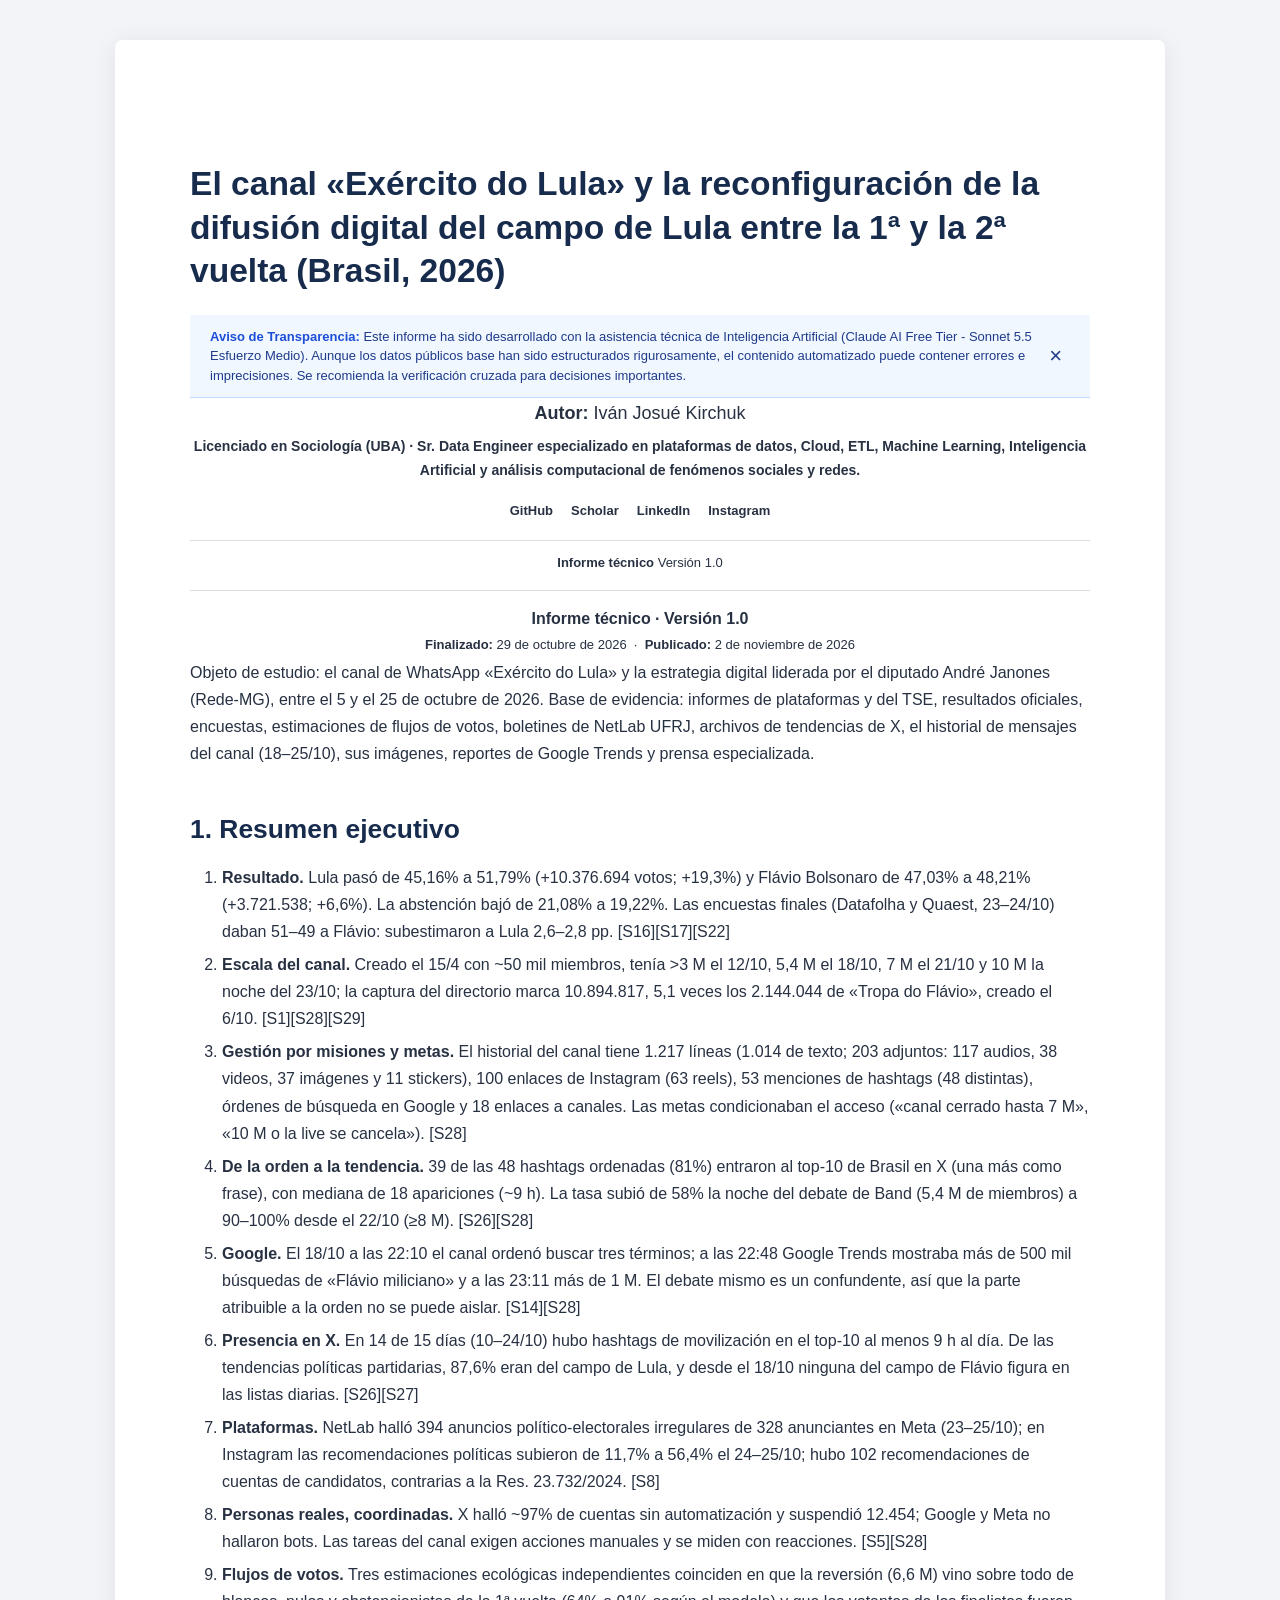
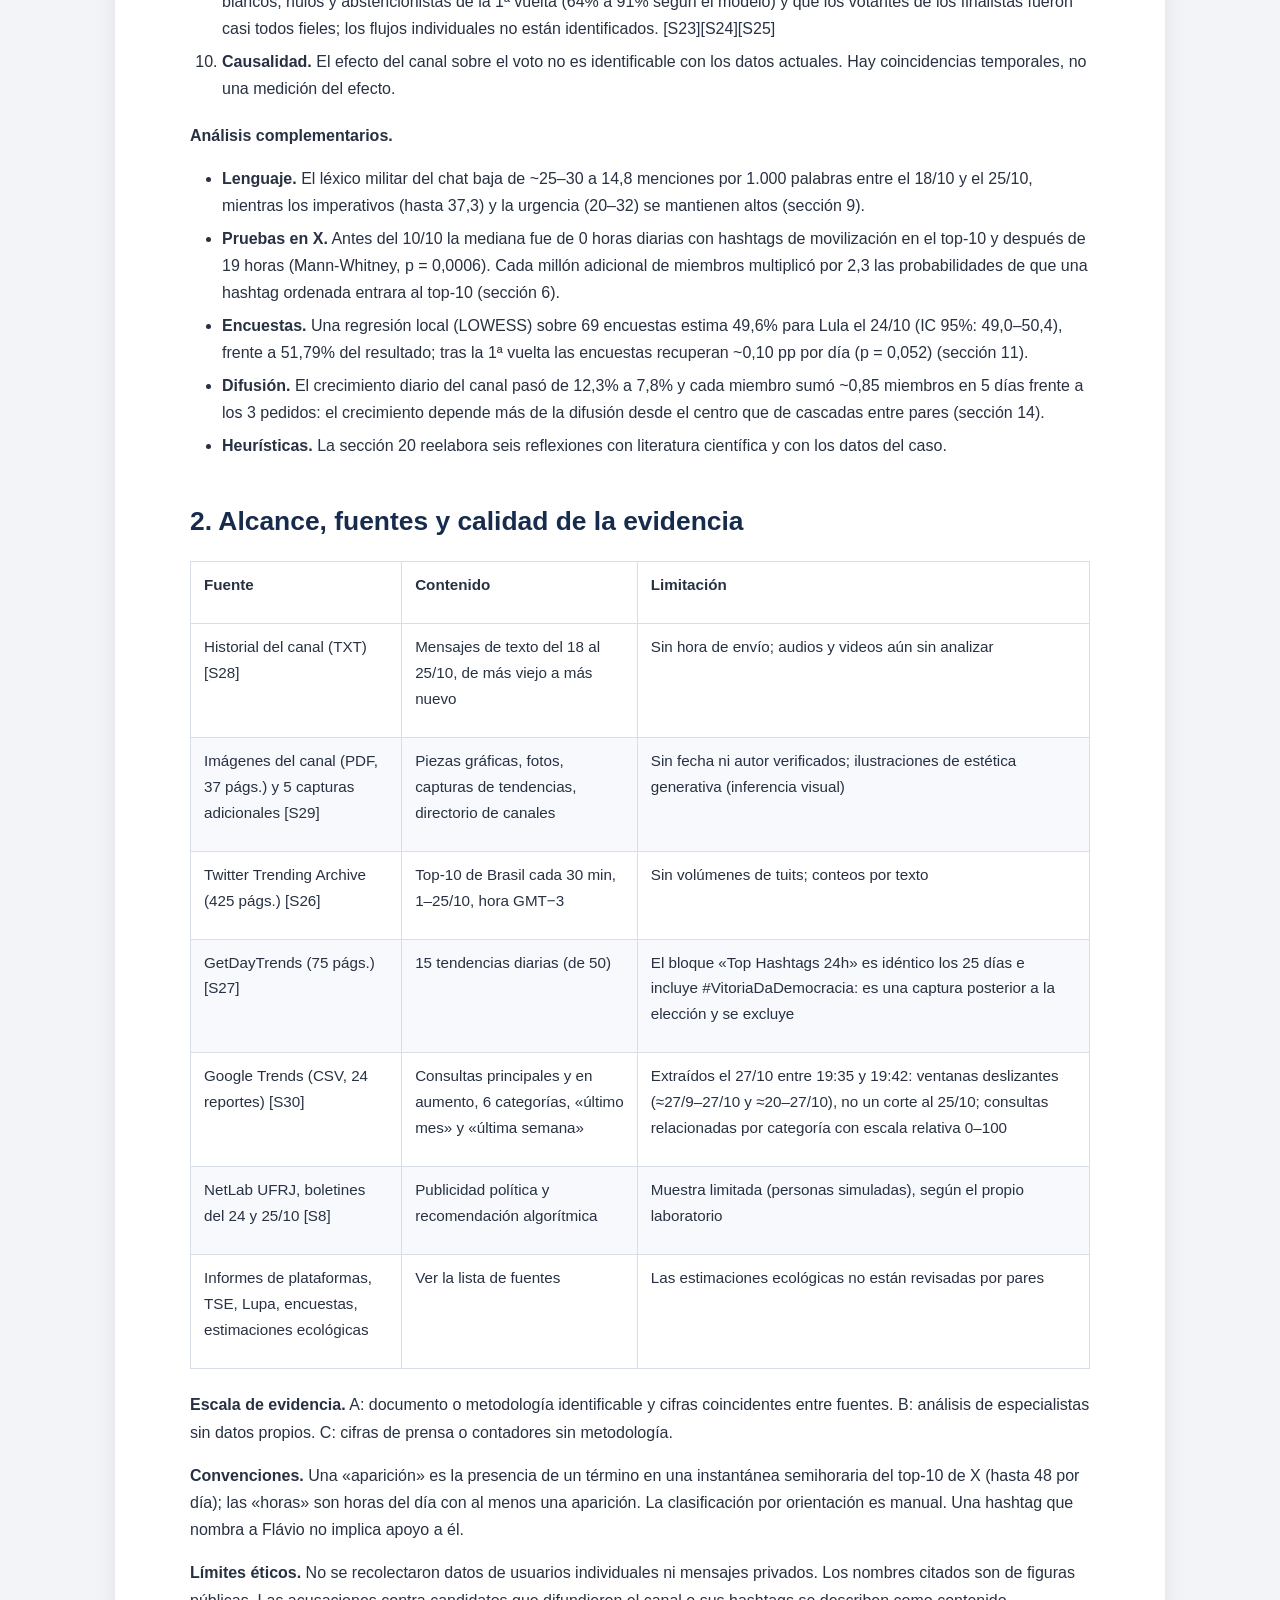
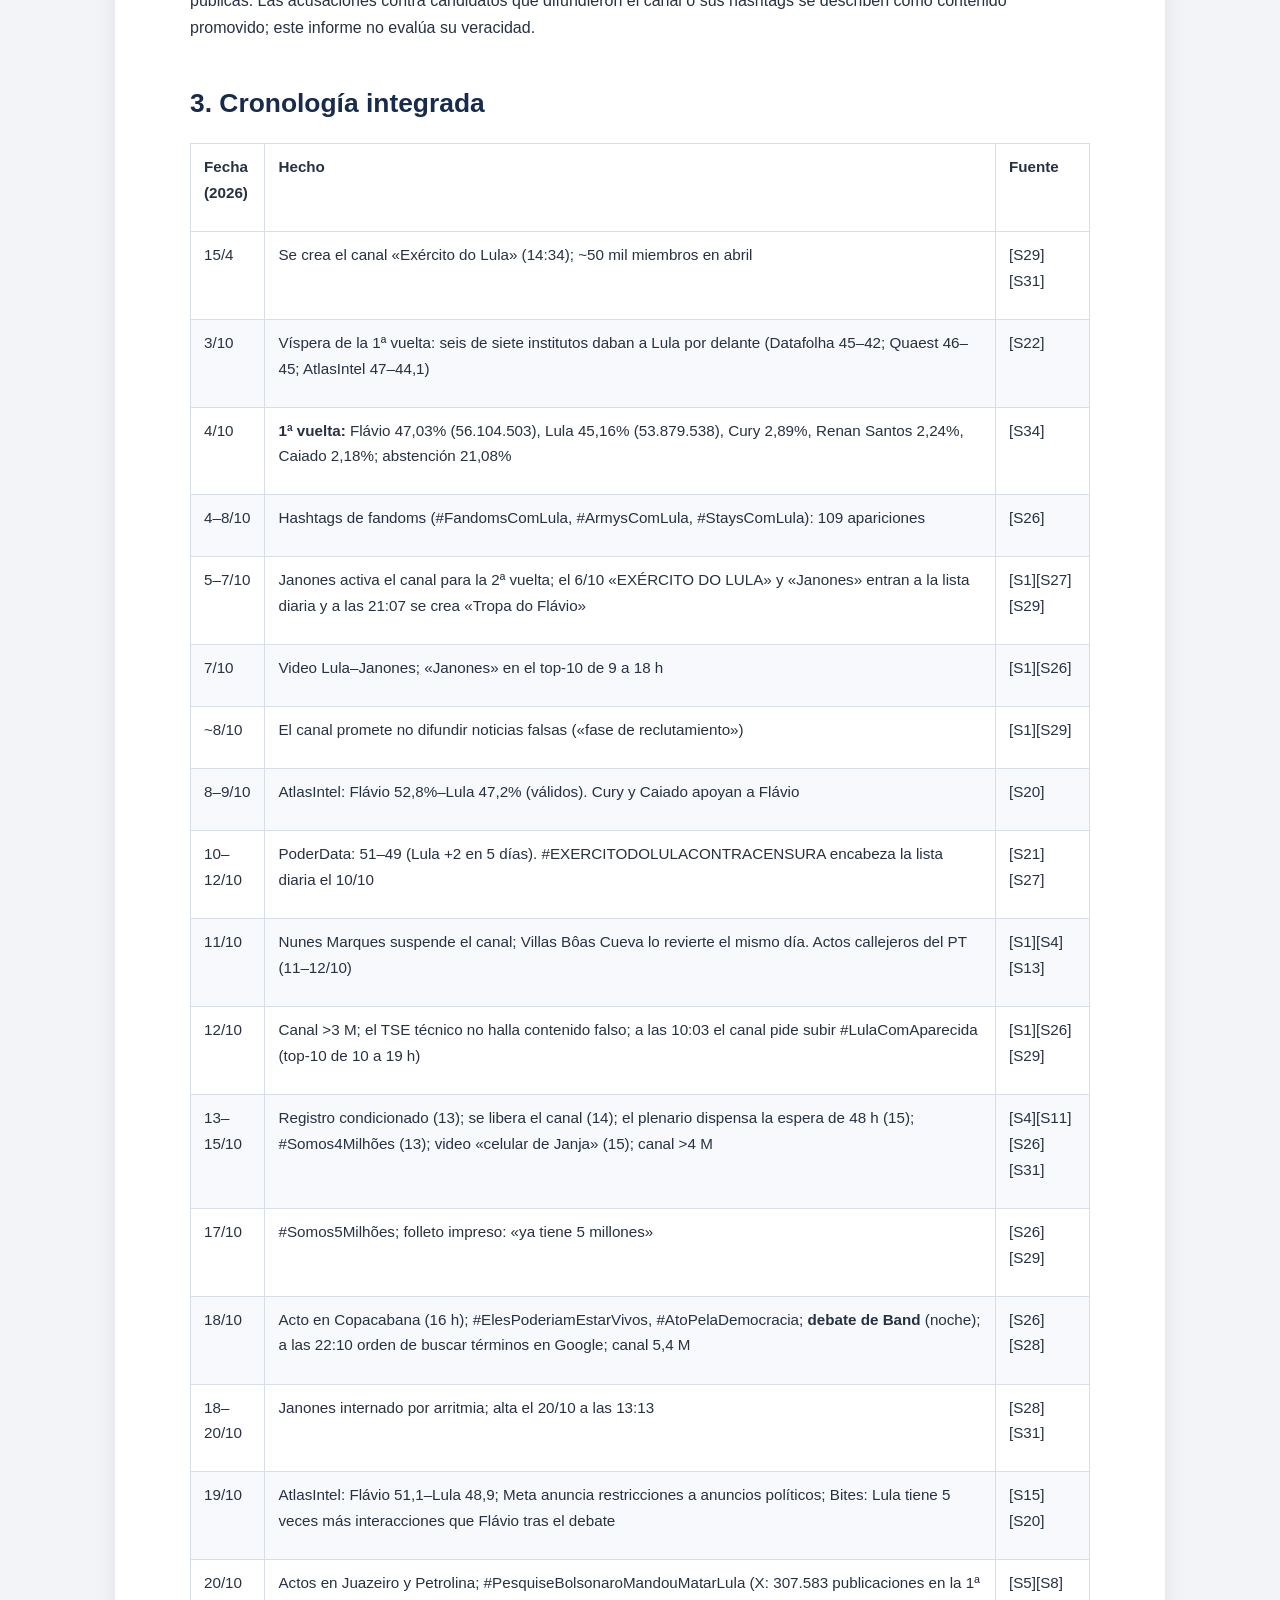
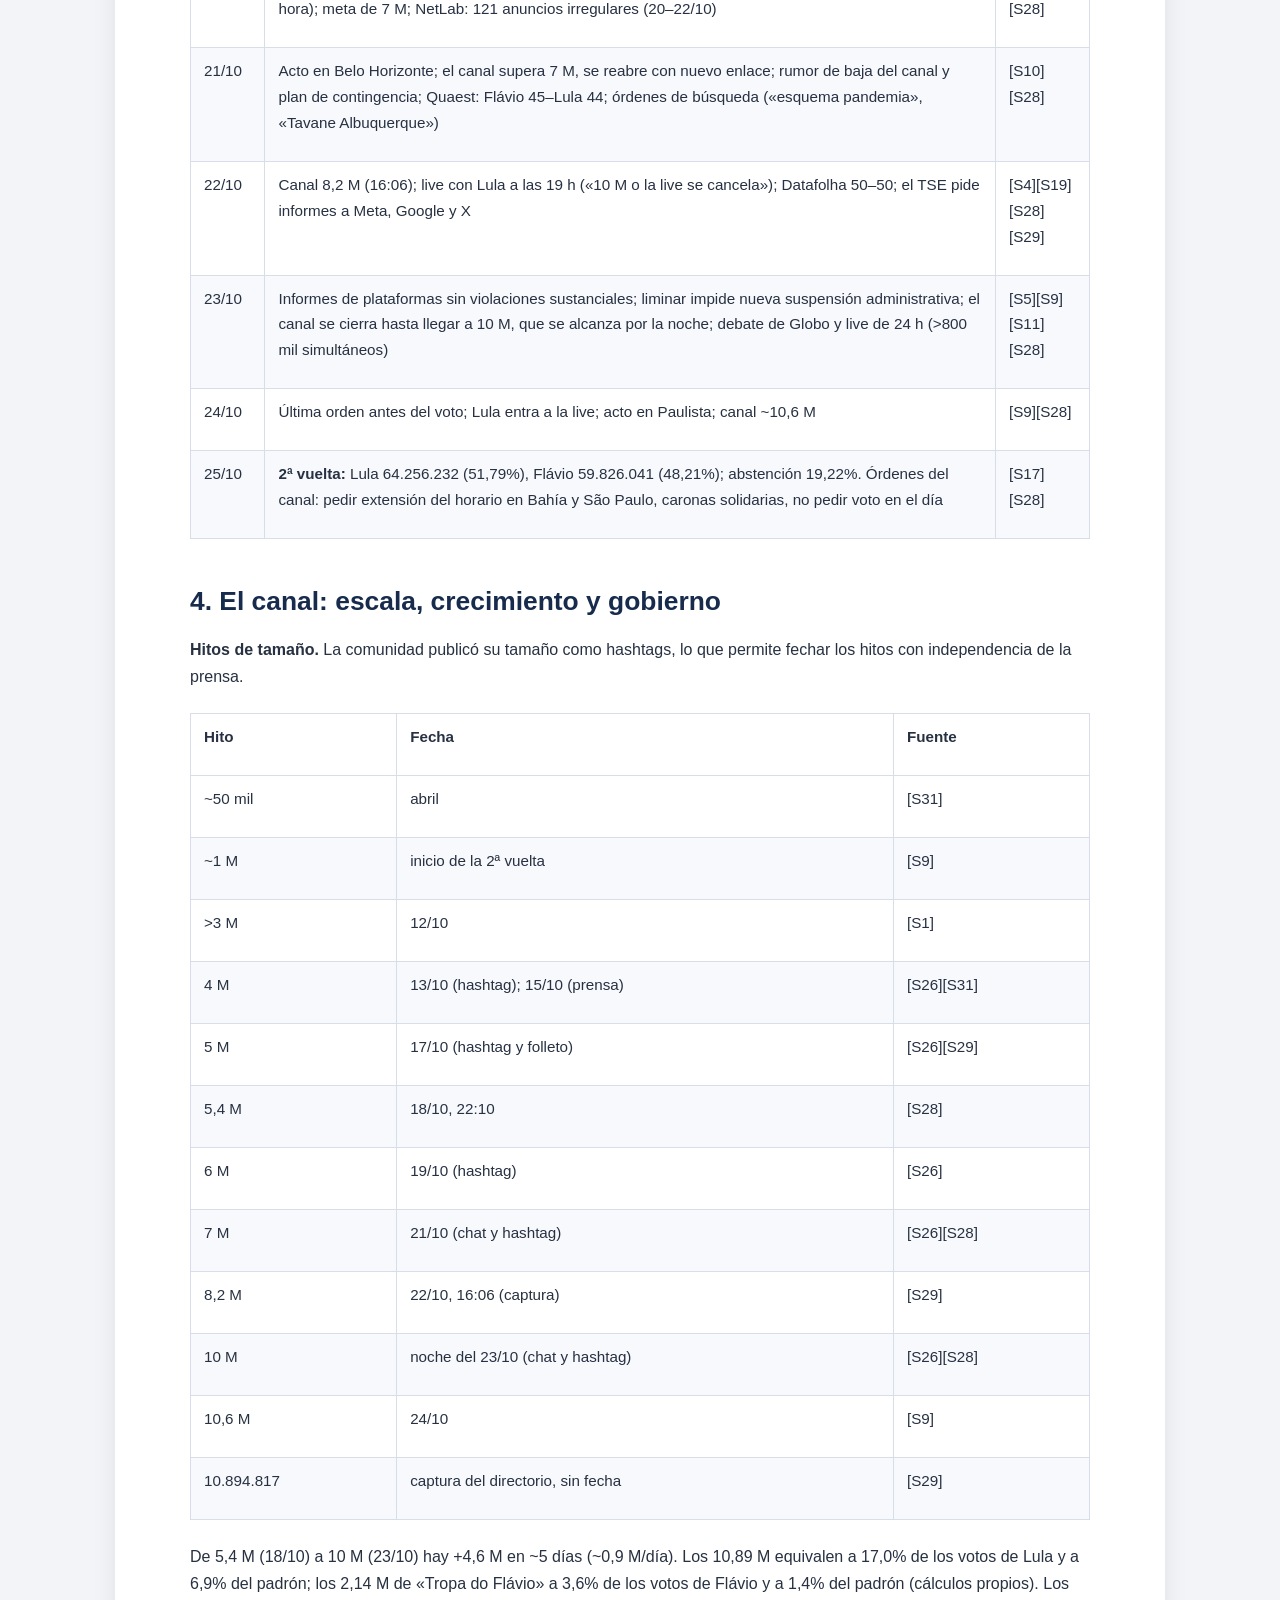
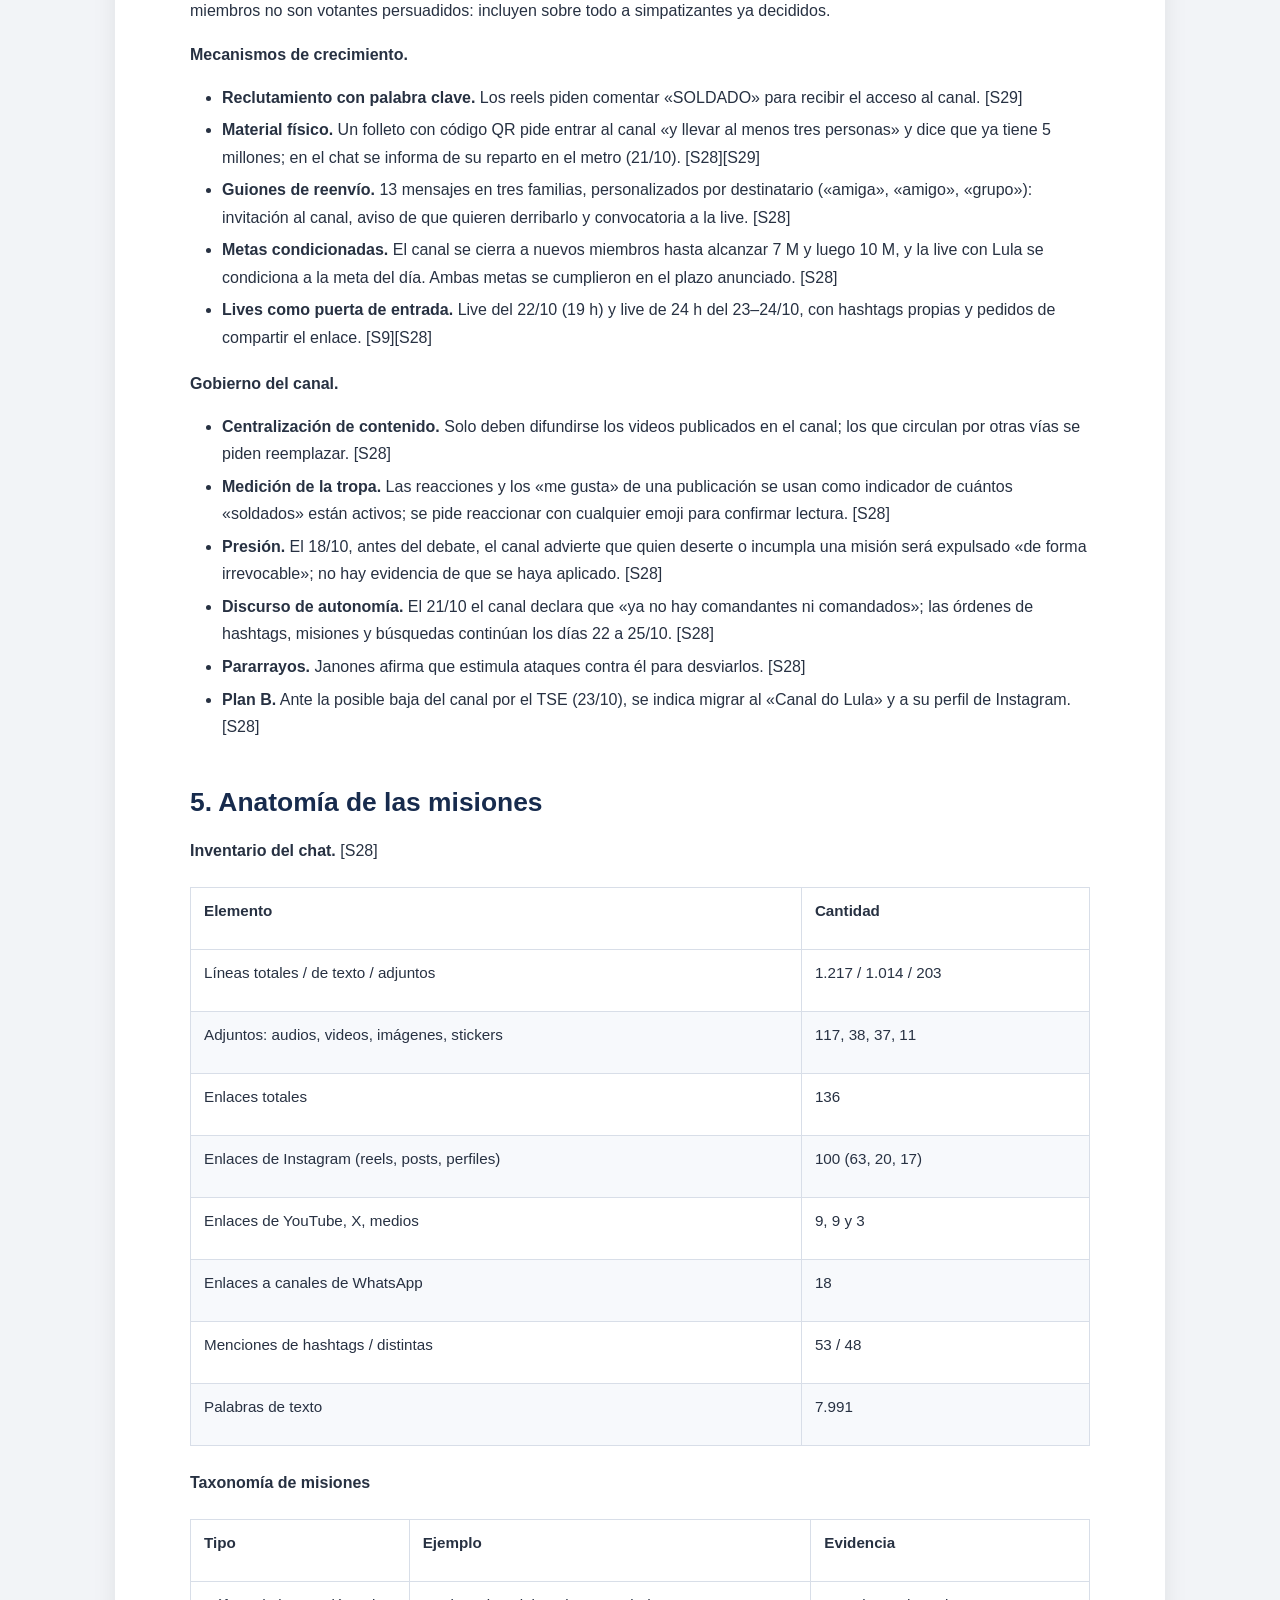
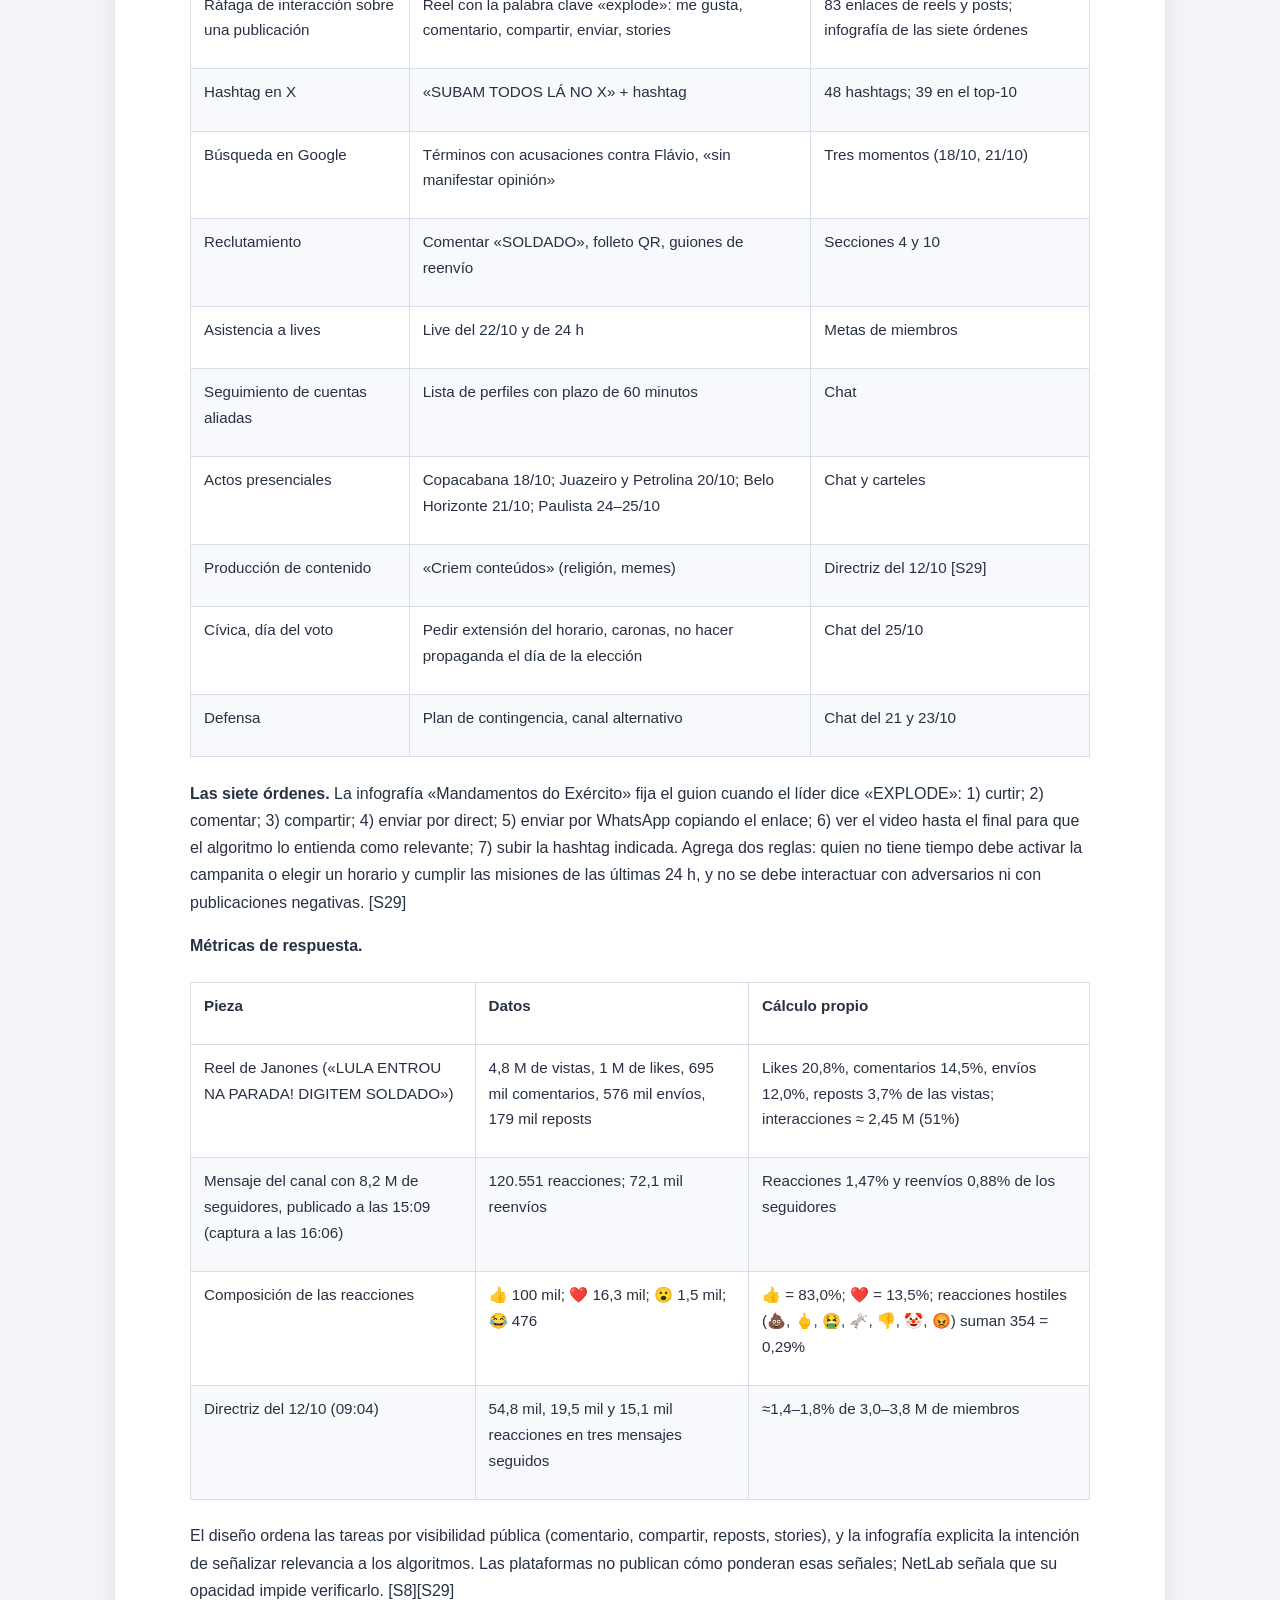
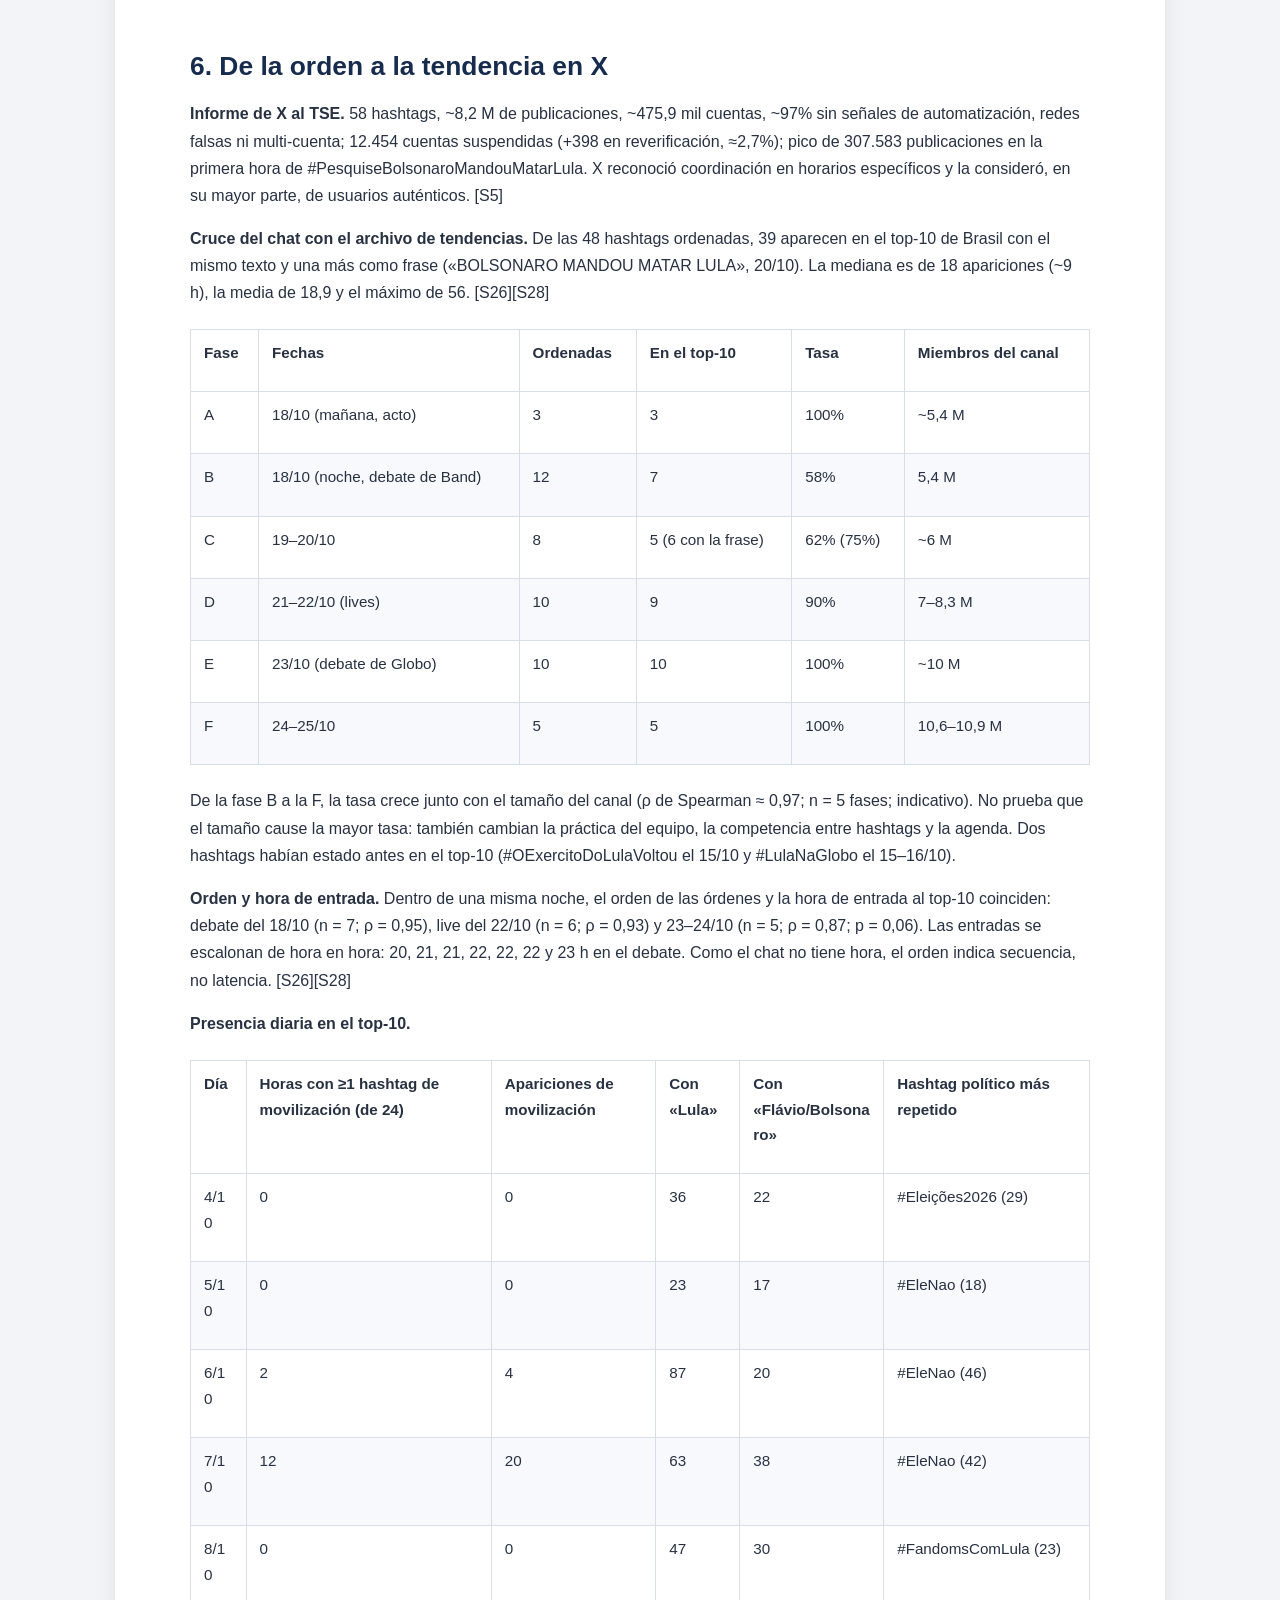
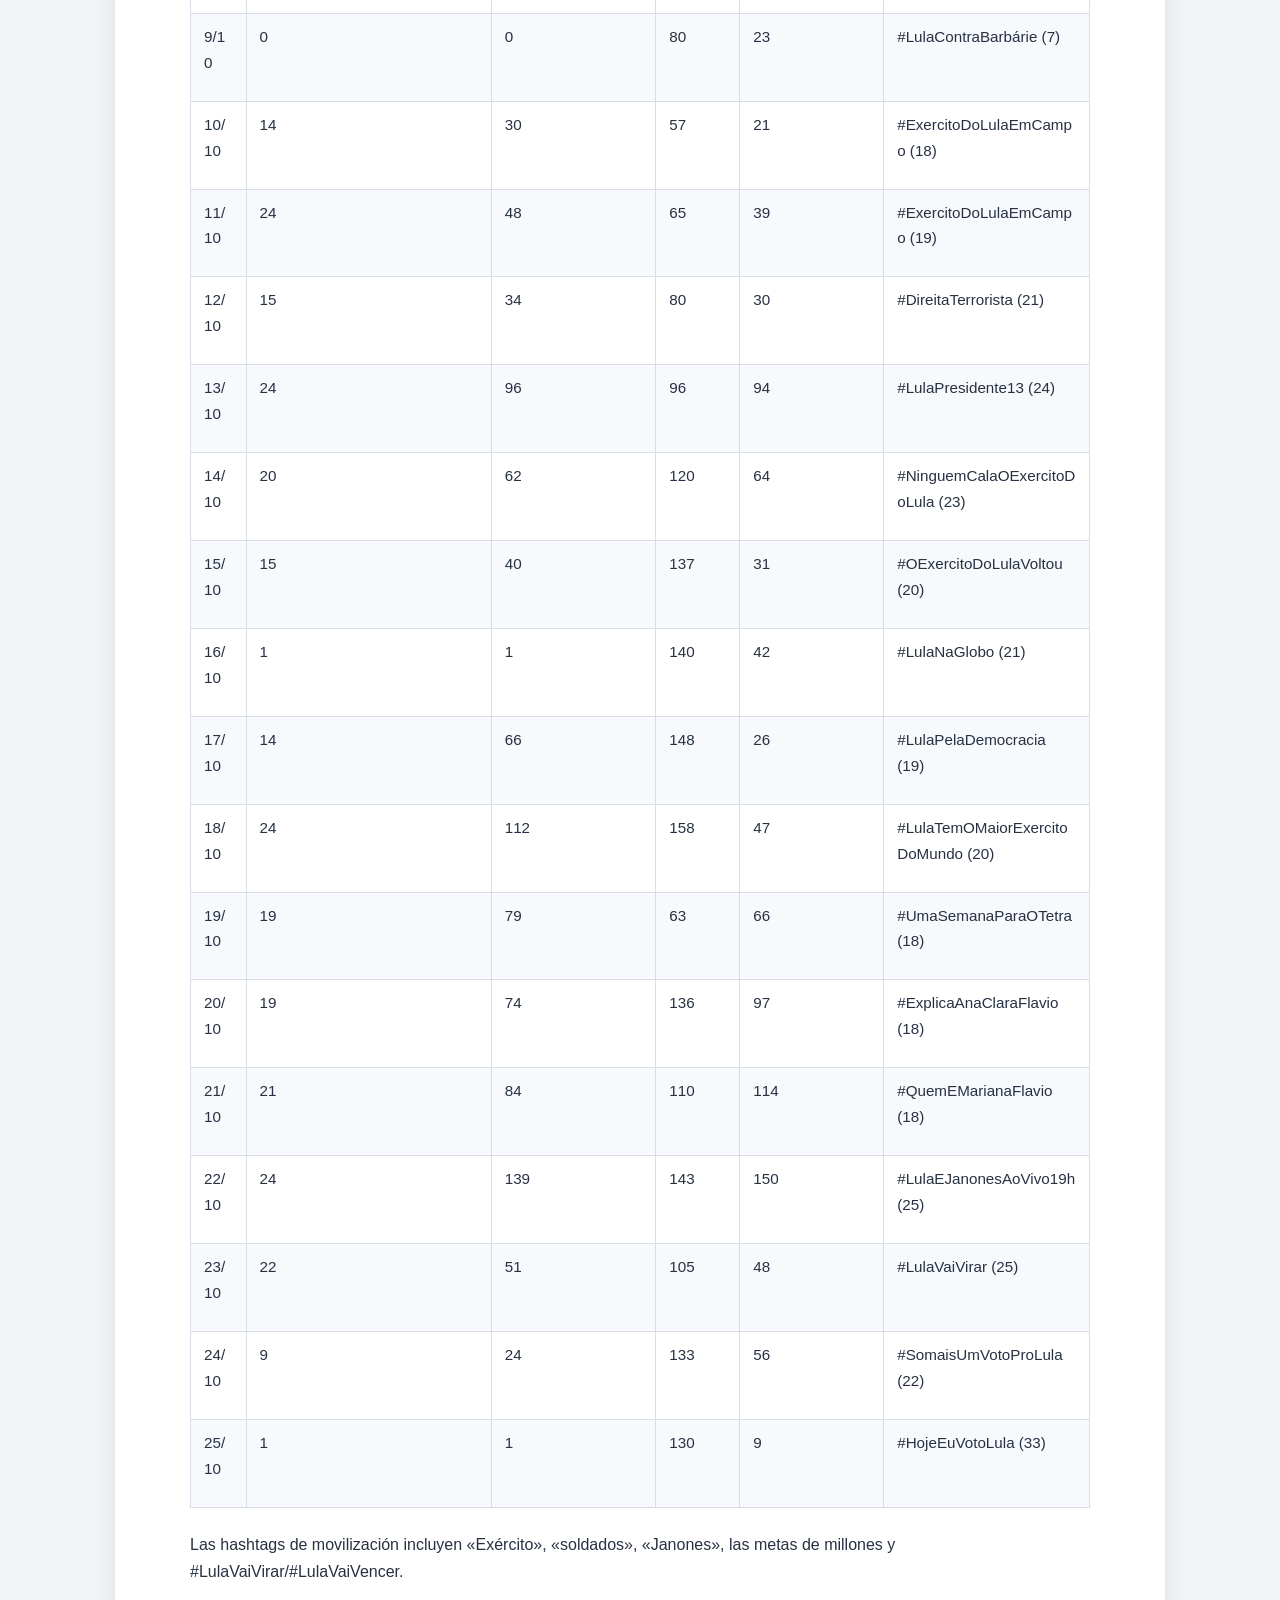
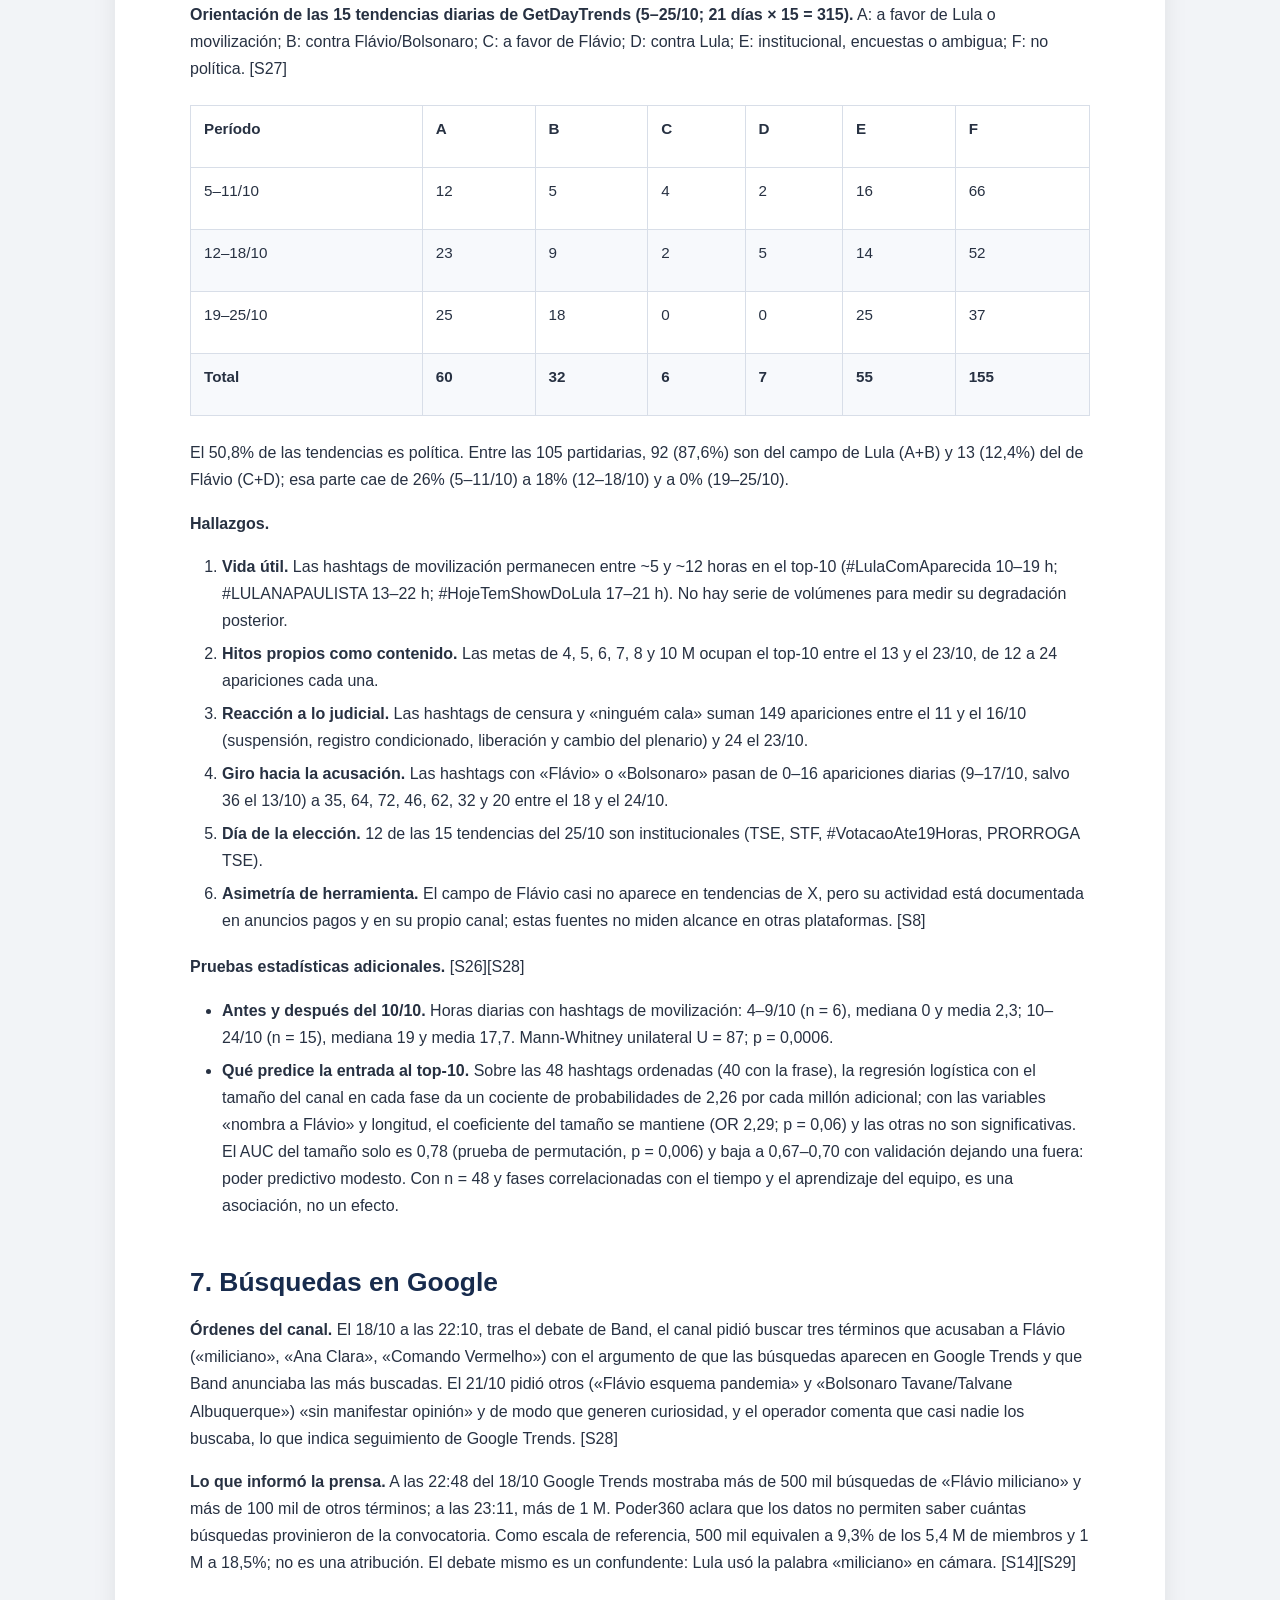
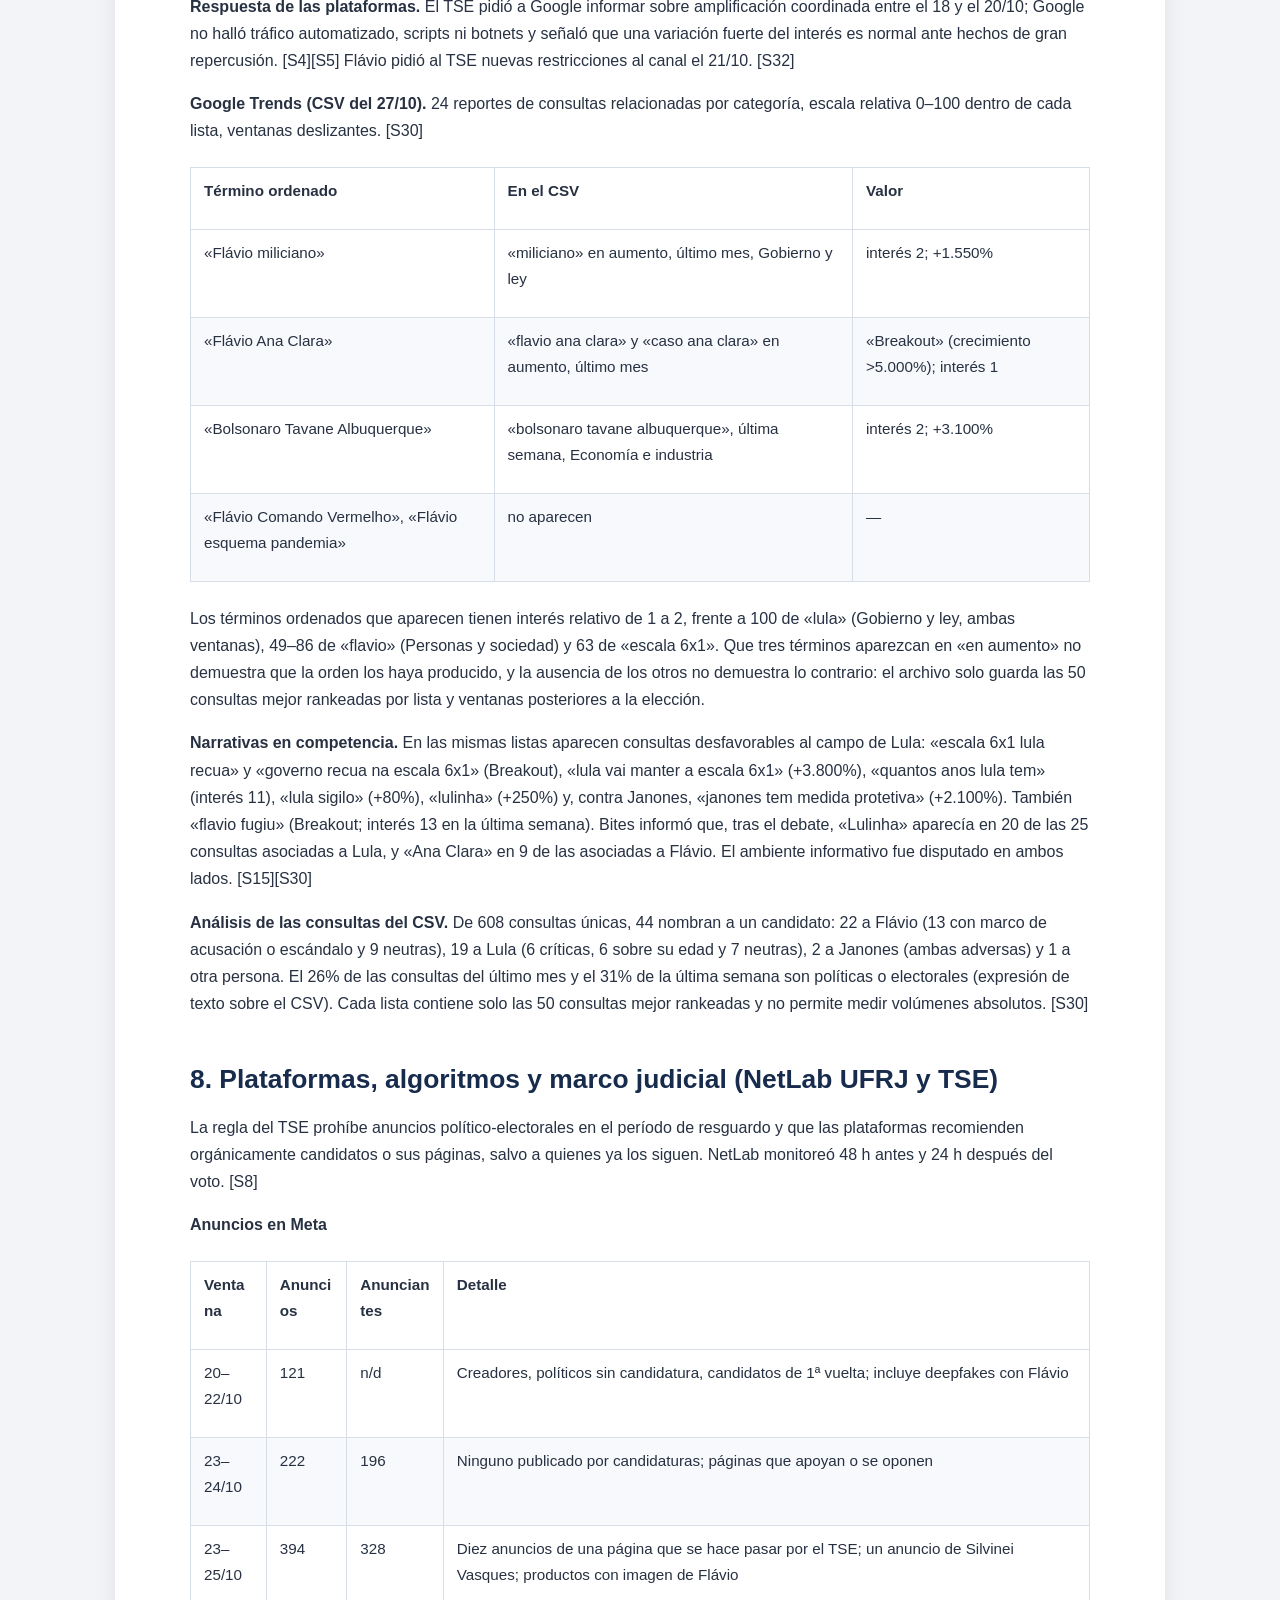
==== commit 1d146e79: "Change author section" ====
--- a/index.html
+++ b/index.html
@@ -22,13 +22,9 @@
     <!-- ======================================================================= -->
     <link rel="icon" type="image/png" href="./favicon.png">
     <style>        
-        .author-card {
-            margin: 35px 0;
-            padding: 25px;
-            border: 1px solid var(--border-color, #ddd);
-            border-radius: 10px;
-            background: var(--card-bg, #fafafa);
-            color: var(--text-color, #222);
+        .author-section {
+            margin: 25px 0;
+            color: var(--text-color, inherit);
         }
         
         .author-info {
@@ -36,29 +32,21 @@
         }
         
         .author-label {
-            font-size: 10px;
-            font-weight: 700;
-            letter-spacing: 2px;
-            color: #788594;
-        }
-        
-        .author-info h3 {
-            margin: 7px 0;
-            font-size: 24px;
+            margin: 0 0 6px;
+            font-size: 18px;
         }
         
         .author-role {
-            margin: 5px 0 12px;
+            margin: 5px 0 10px;
             font-size: 14px;
             font-weight: 600;
-            color: var(--secondary-text, #555);
         }
         
         .author-description {
             max-width: 650px;
             margin: 0 auto;
             font-size: 13px;
-            line-height: 1.65;
+            line-height: 1.6;
             color: var(--secondary-text, #666);
         }
         
@@ -66,75 +54,41 @@
             display: flex;
             justify-content: center;
             flex-wrap: wrap;
-            gap: 12px;
-            margin: 23px 0 27px;
+            gap: 18px;
+            margin: 17px 0;
         }
         
         .author-links a {
-            padding: 8px 16px;
-            border: 1px solid var(--border-color, #ddd);
-            border-radius: 5px;
-            color: var(--text-color, #333);
+            color: var(--text-color, inherit);
             font-size: 13px;
             font-weight: 600;
             text-decoration: none;
-            transition: .2s;
         }
         
         .author-links a:hover {
-            background: #263b53;
-            border-color: #263b53;
-            color: white;
+            text-decoration: underline;
         }
         
         .report-meta {
-            padding-top: 20px;
+            margin-top: 18px;
+            padding-top: 12px;
             border-top: 1px solid var(--border-color, #ddd);
             text-align: center;
+            font-size: 13px;
+            line-height: 1.5;
         }
         
-        .report-version {
-            display: flex;
-            justify-content: center;
-            align-items: baseline;
-            gap: 9px;
-            margin-bottom: 16px;
-            font-size: 17px;
+        .report-meta p {
+            margin: 4px 0;
         }
         
-        .report-version span {
-            font-weight: 400;
-        }
-        
-        .report-dates {
-            display: flex;
-            justify-content: center;
-            flex-wrap: wrap;
-            gap: 35px;
-        }
-        
-        .report-dates div {
-            display: flex;
-            flex-direction: column;
-            gap: 4px;
-        }
-        
-        .report-dates strong {
-            font-size: 12px;
-        }
-        
-        .report-dates span {
-            font-size: 13px;
-            color: var(--secondary-text, #666);
+        .report-meta p:first-child {
+            font-size: 16px;
         }
         
         @media (max-width: 500px) {
-            .author-card {
-                padding: 18px;
-            }
-        
-            .report-dates {
-                gap: 18px;
+            .author-links {
+                gap: 14px;
             }
         }
 
@@ -374,11 +328,10 @@
 
         <section class="author-card">        
             <div class="author-info">
-                <span class="author-label">AUTOR</span>
-                <h3>Iván Josué Kirchuk</h3>
+                <p class="author-label"><strong>Autor:</strong> Iván Josué Kirchuk</p>
                 <p class="author-role">
-                    Licenciado en Sociología (UBA) · Sr. Data Engineer especializado
-                    en plataformas de datos, Cloud, ETL, Machine Learning, Inteligencia
+                    Licenciado en Sociología (UBA) · Sr. Data Engineer especializado en 
+                    plataformas de datos, Cloud, ETL, Machine Learning, Inteligencia 
                     Artificial y análisis computacional de fenómenos sociales y redes.
                 </p>
             </div>
@@ -397,16 +350,14 @@
                     <strong>Informe técnico</strong>
                     <span>Versión 1.0</span>
                 </div>
-                <div class="report-dates">
-                    <div>
-                        <strong>Finalizado</strong>
-                        <span>29 de octubre de 2026</span>
-                    </div>
-                    <div>
-                        <strong>Publicado</strong>
-                        <span>2 de noviembre de 2026</span>
-                    </div>
-                </div>
+            <div class="report-meta">
+                <p><strong>Informe técnico · Versión 1.0</strong></p>
+                <p>
+                    <strong>Finalizado:</strong> 29 de octubre de 2026
+                    &nbsp;·&nbsp;
+                    <strong>Publicado:</strong> 2 de noviembre de 2026
+                </p>
+            </div>
             </div>
         </section>        
         <p>Objeto de estudio: el canal de WhatsApp «Exército do Lula» y la estrategia digital liderada por el diputado
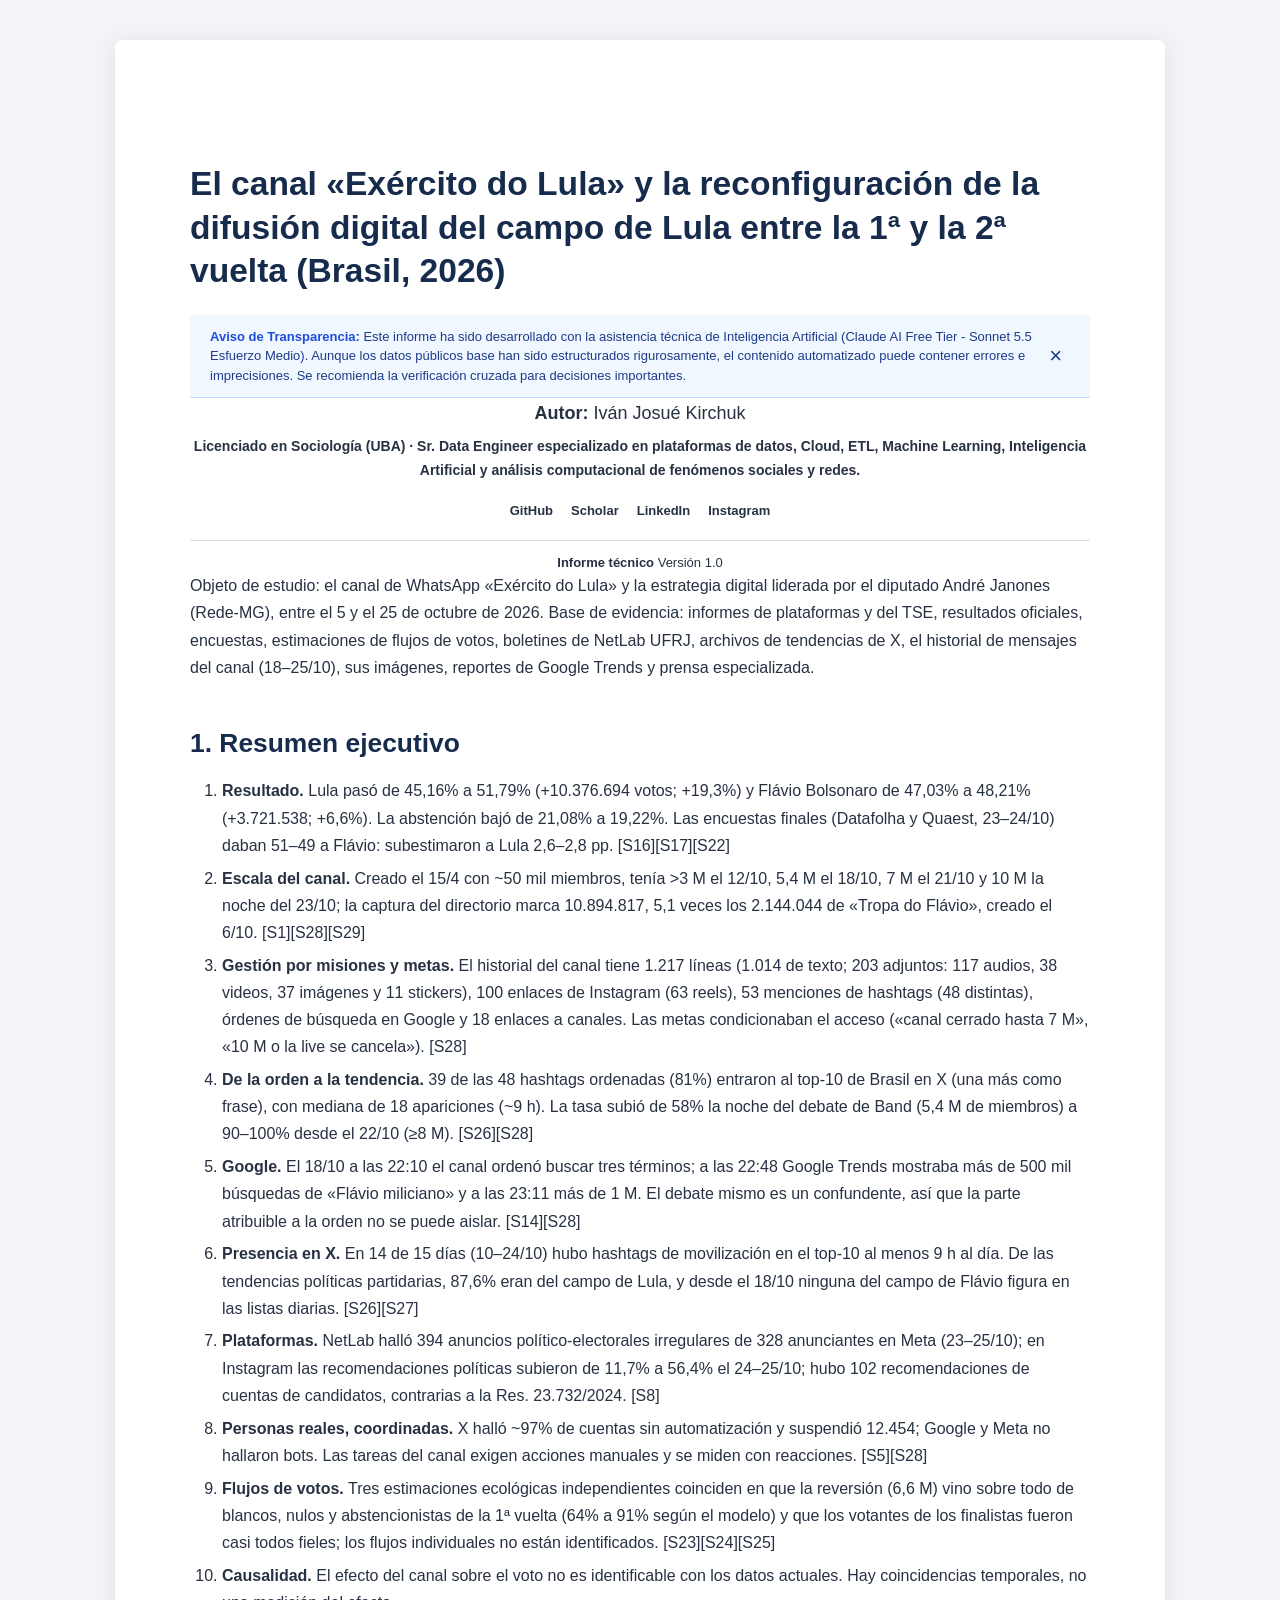
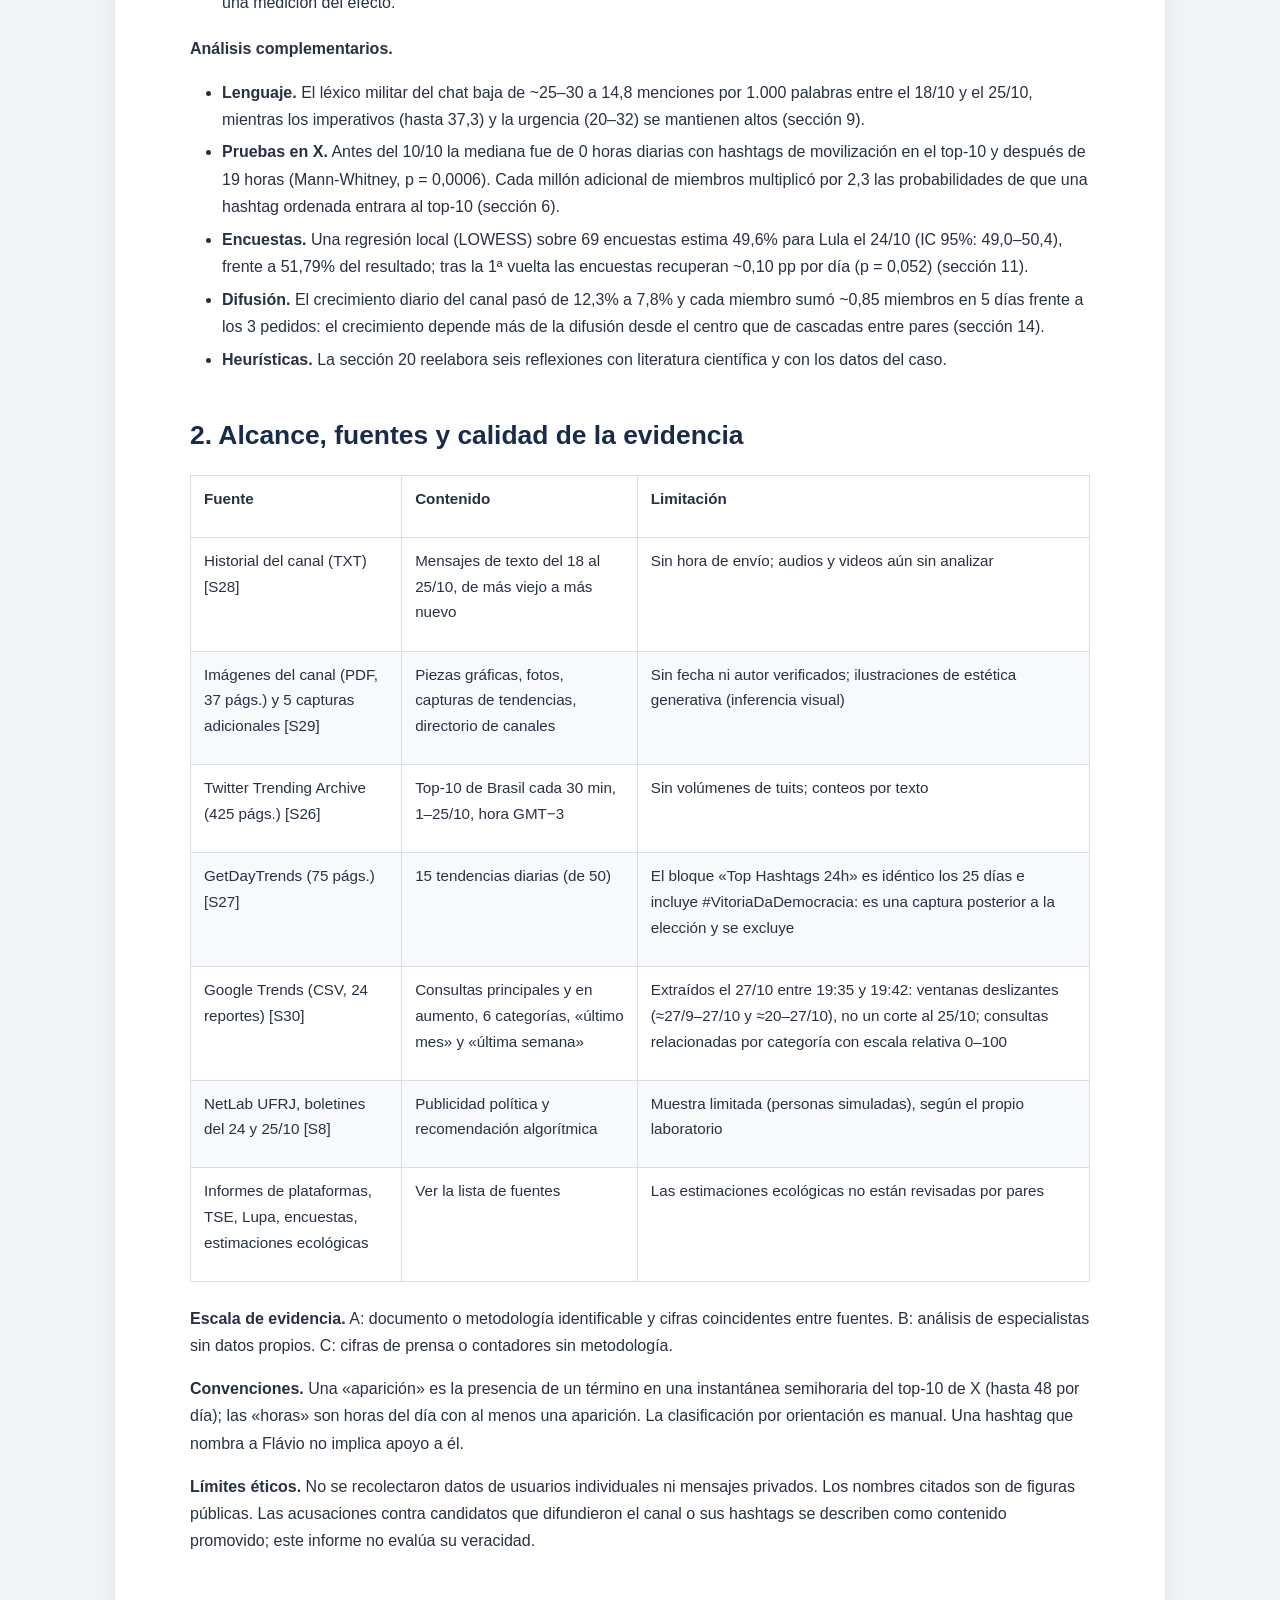
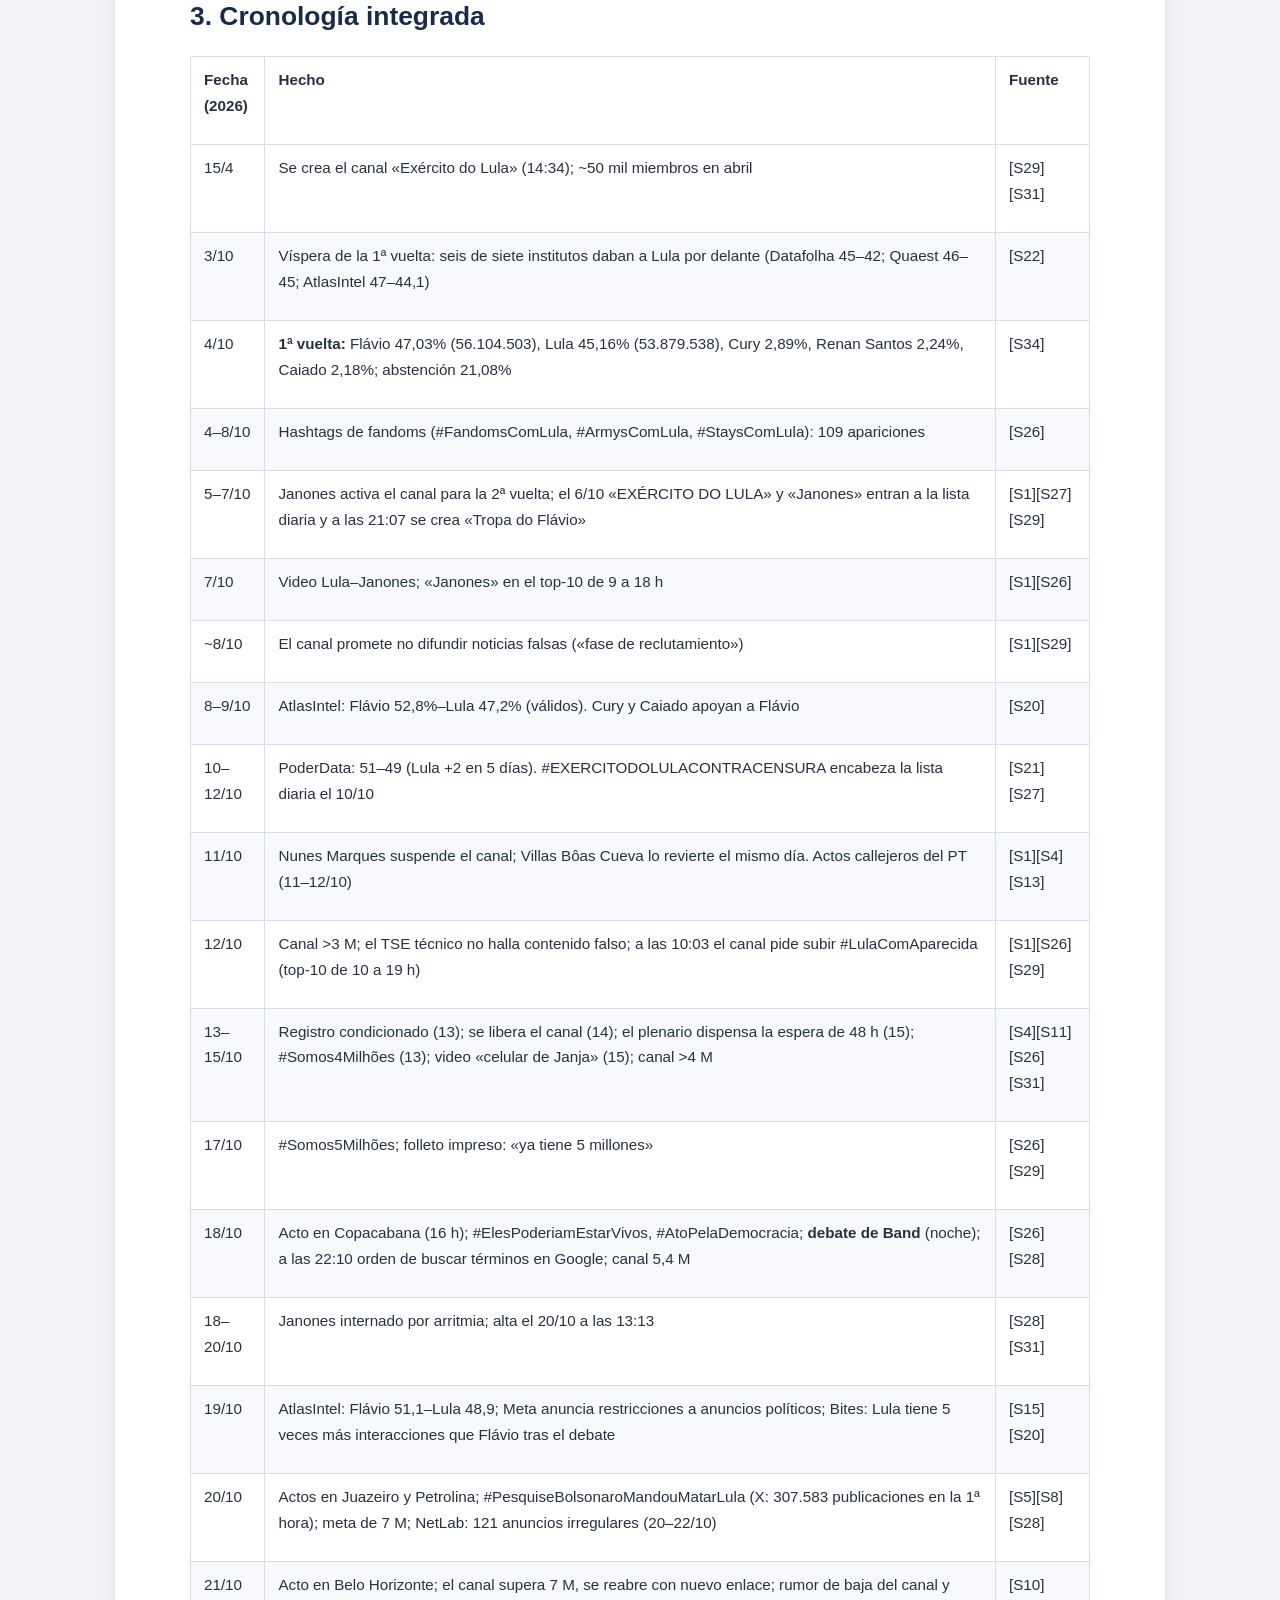
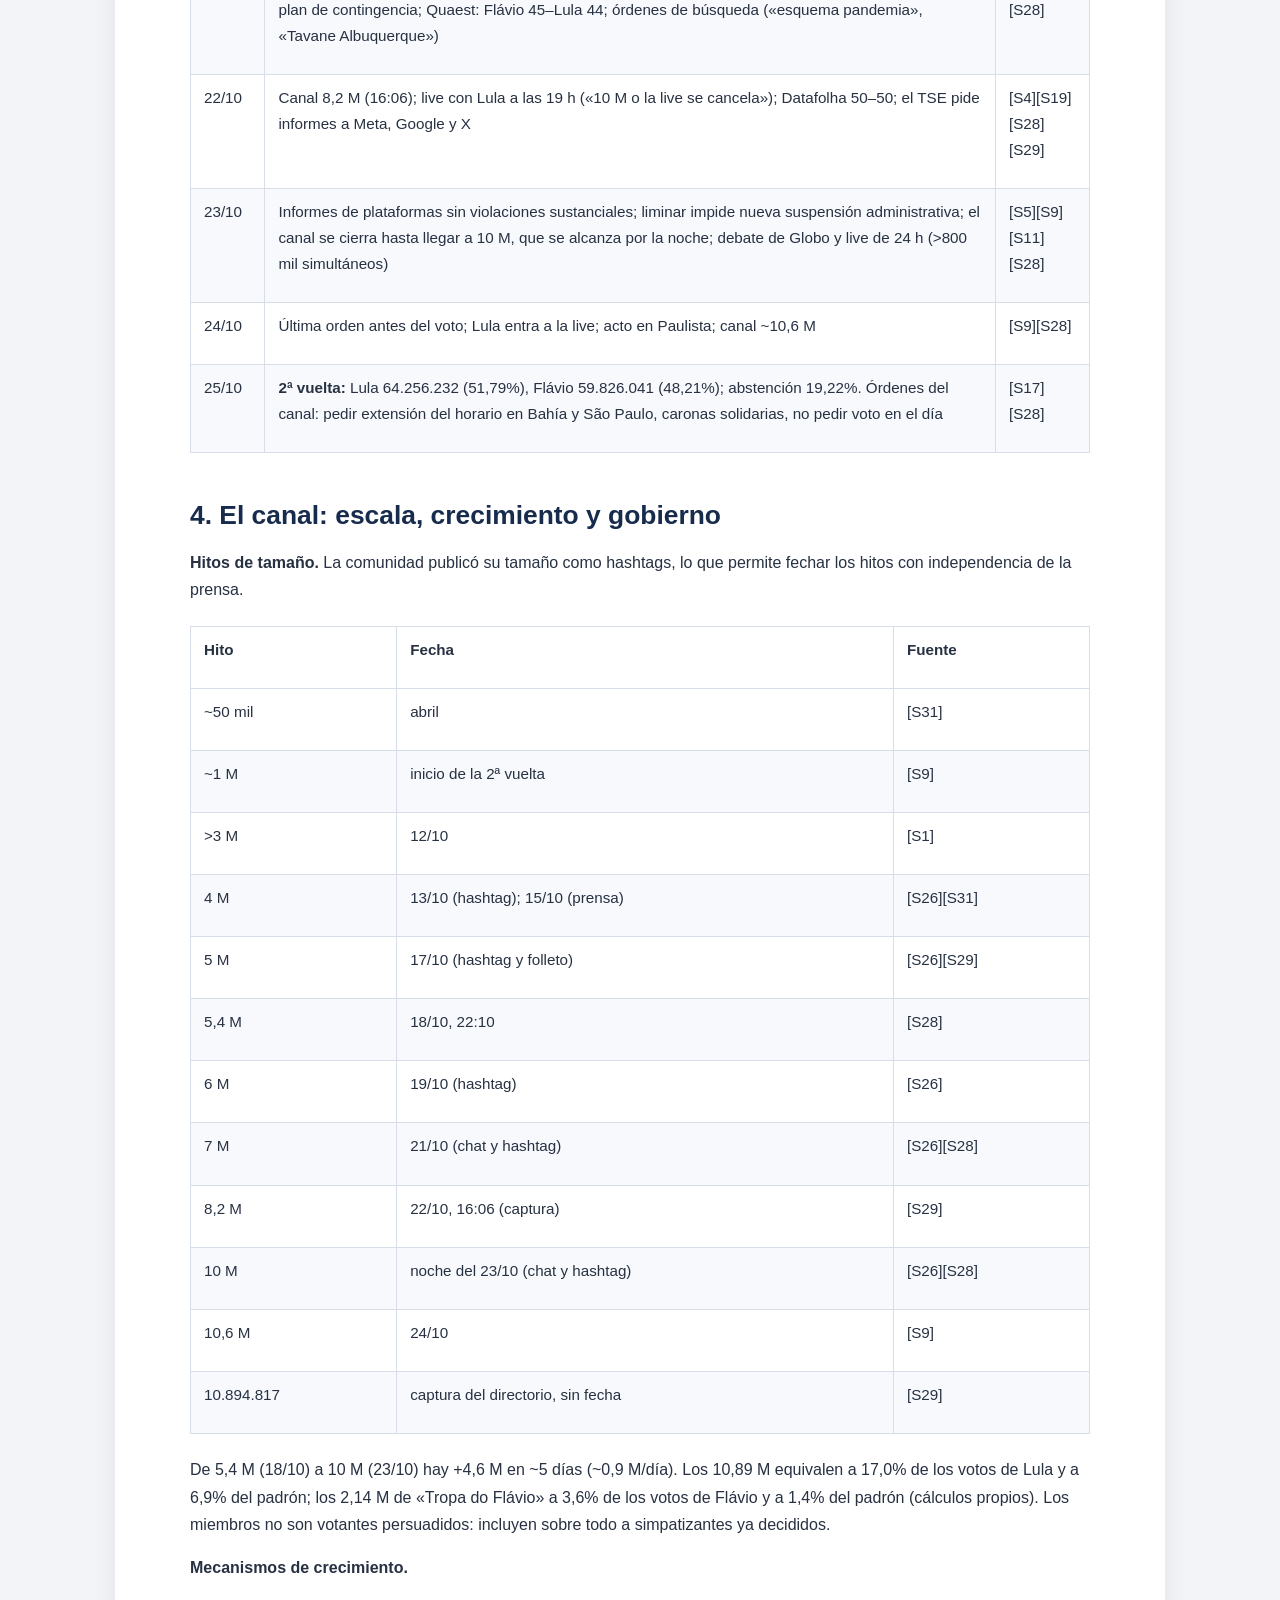
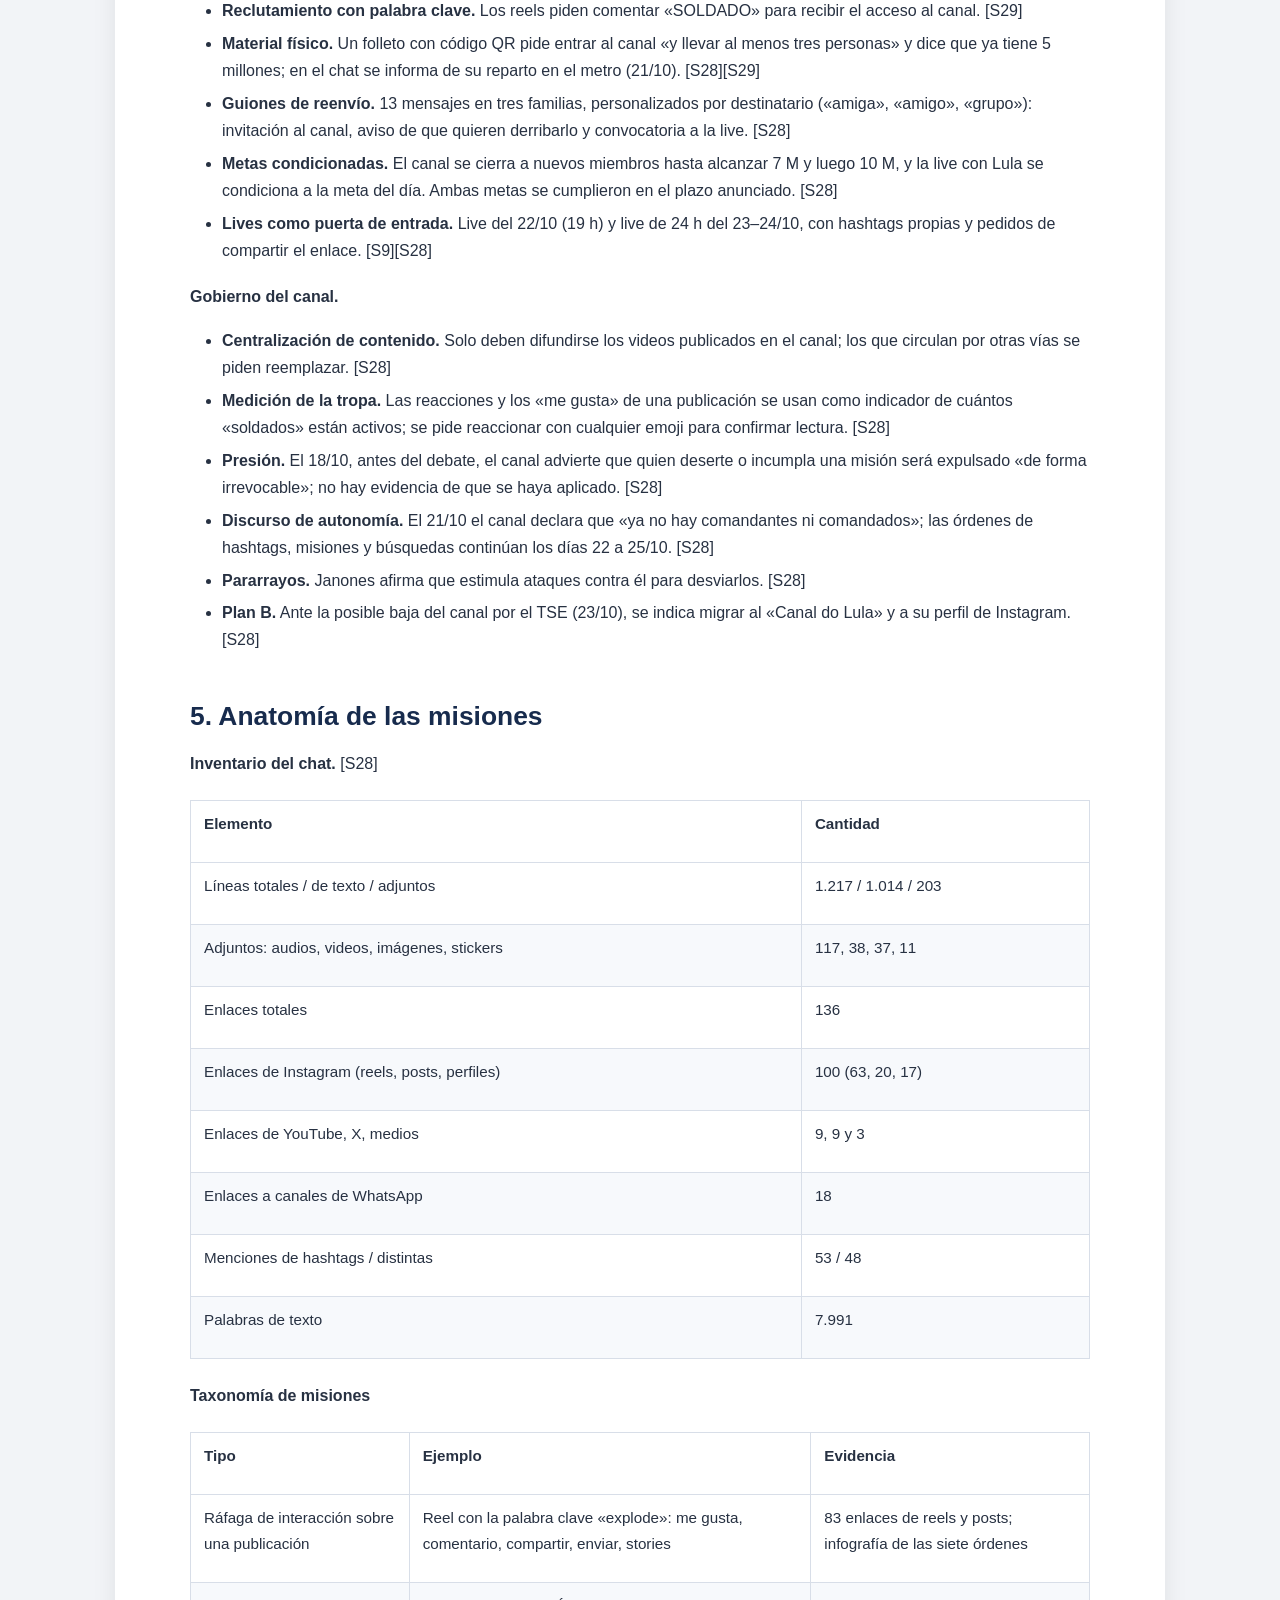
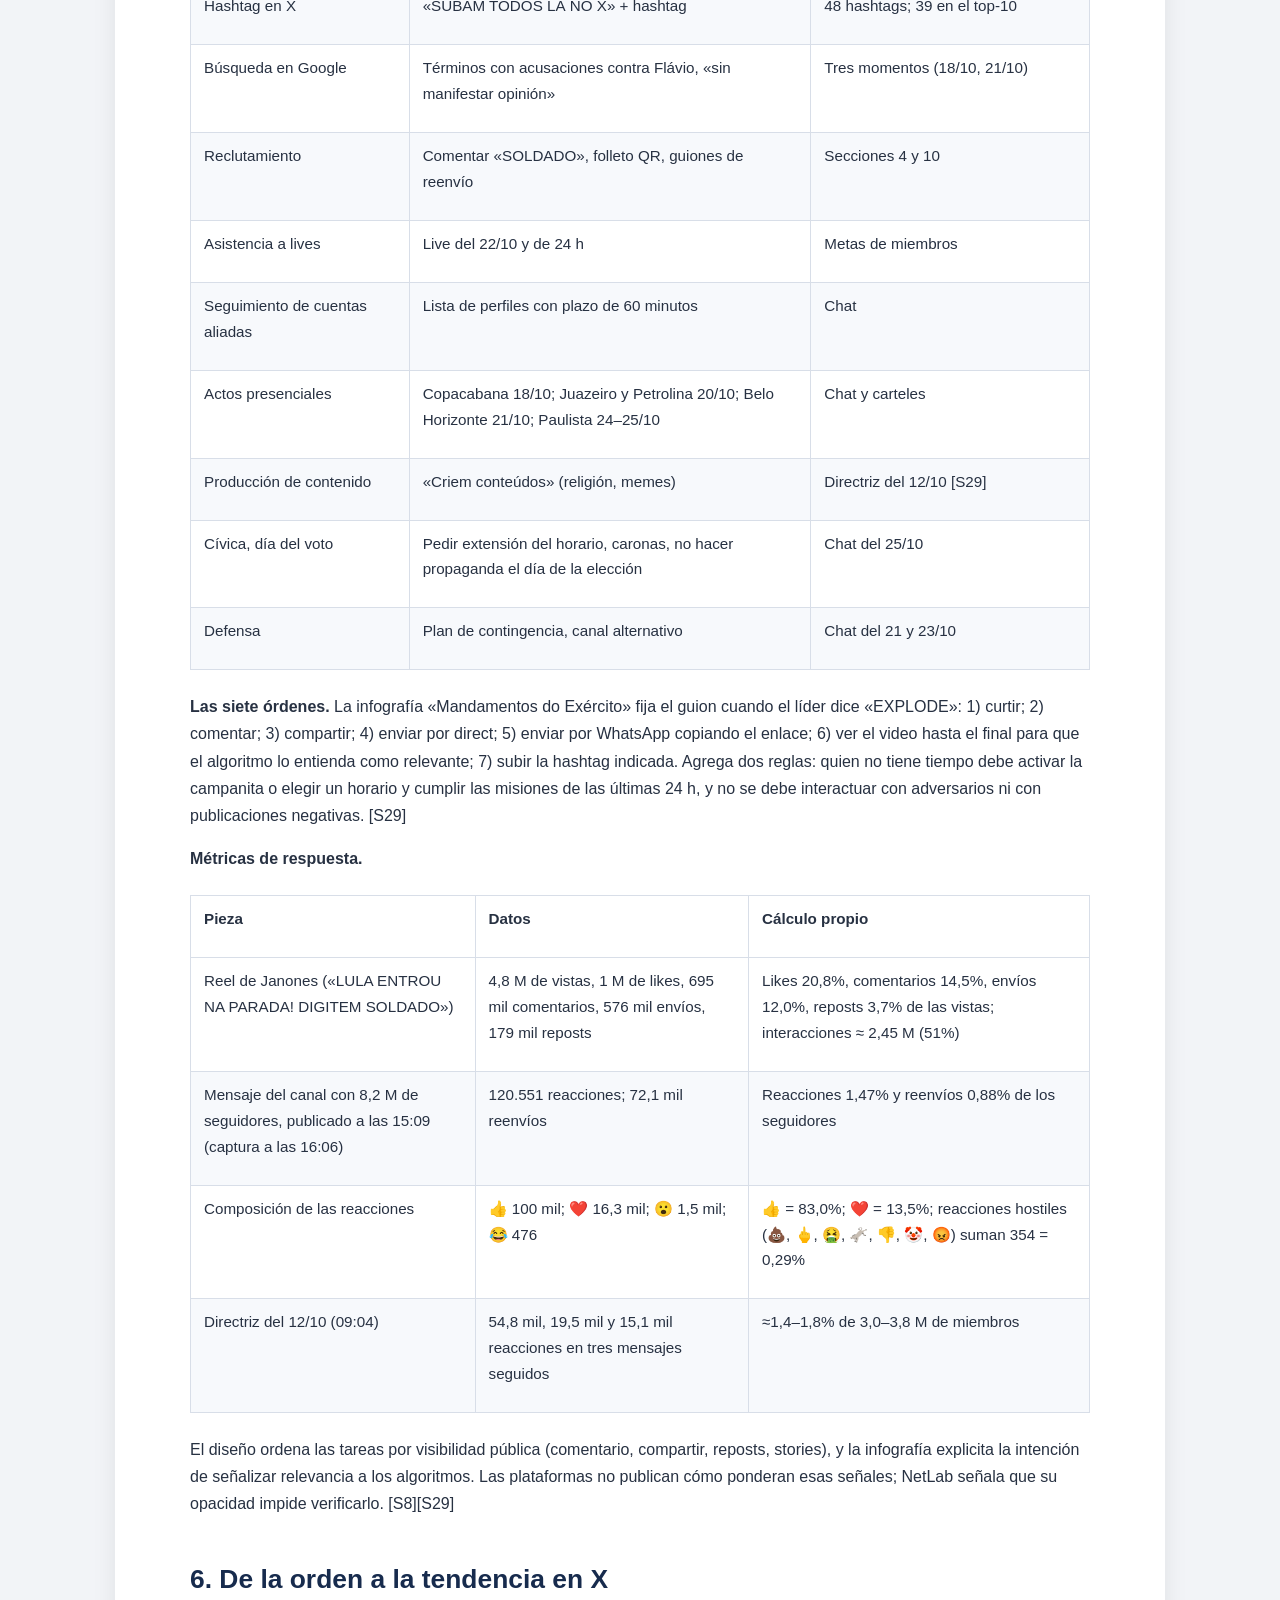
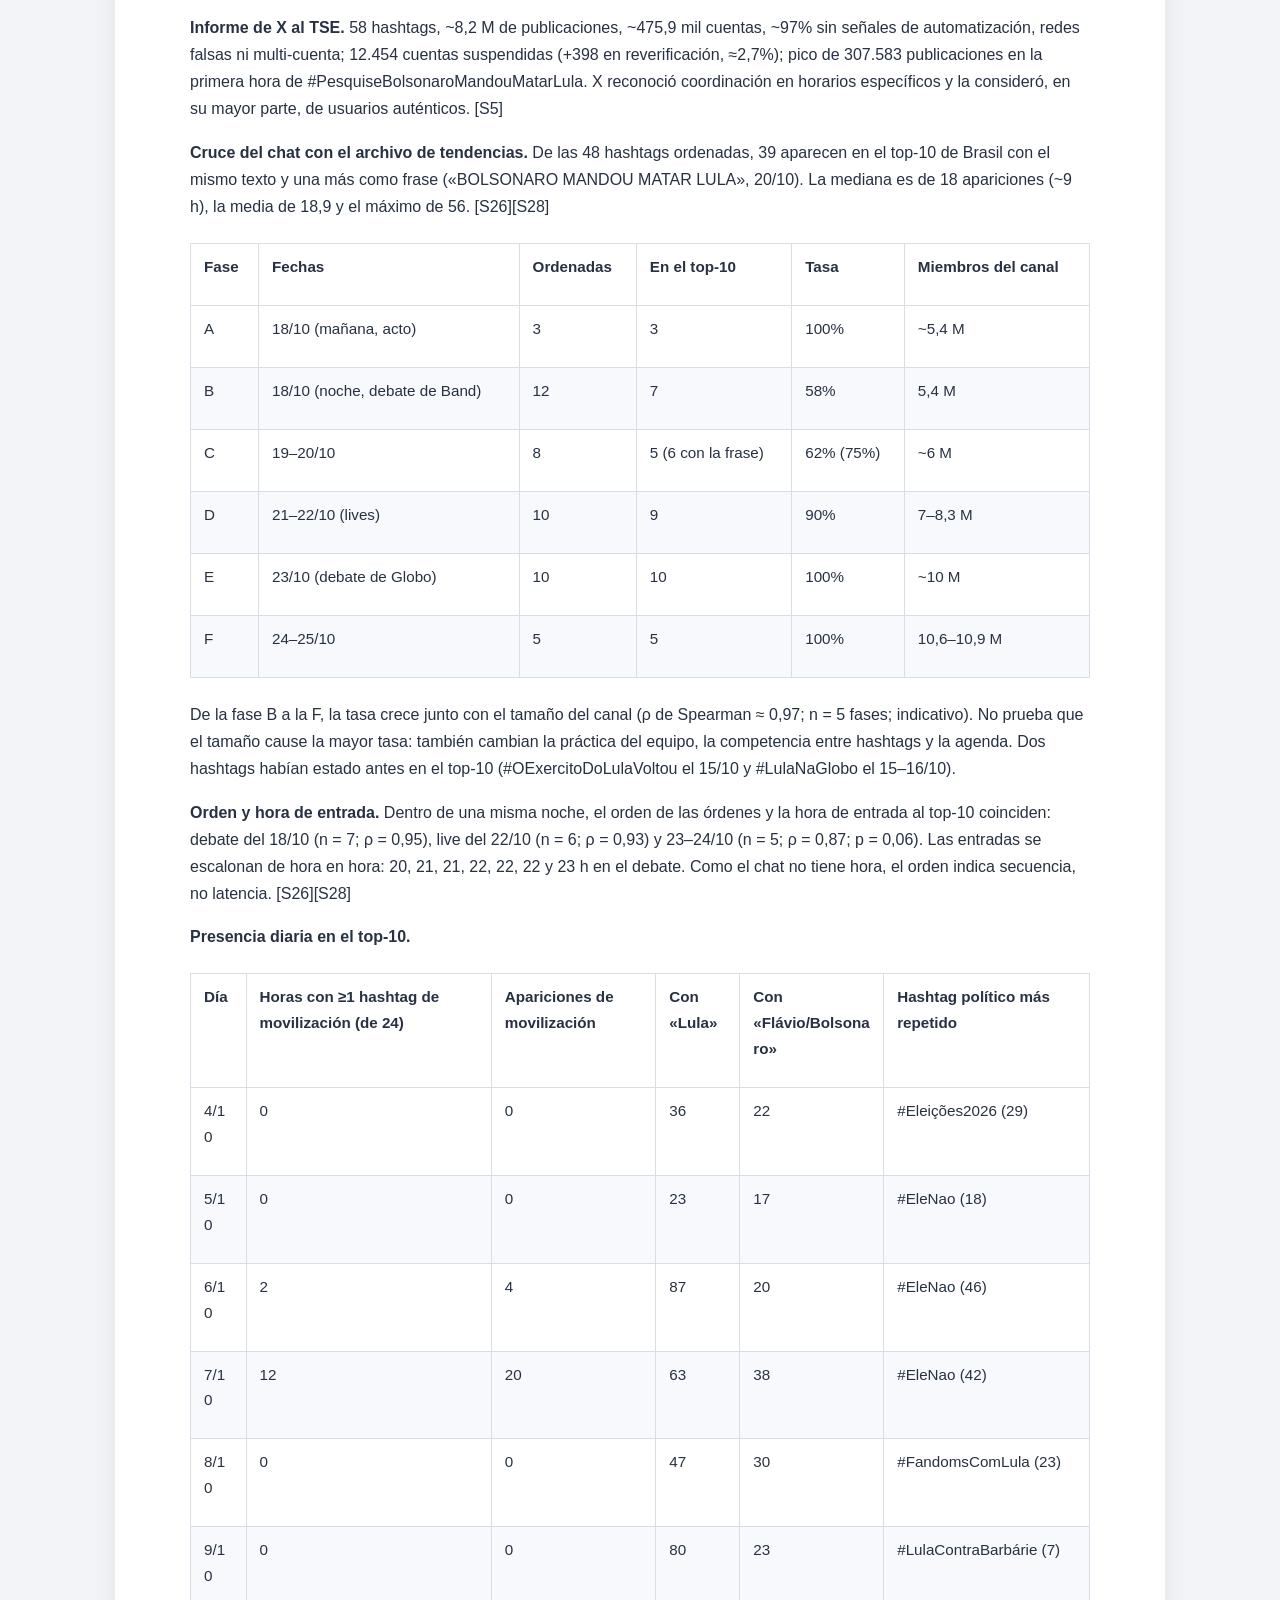
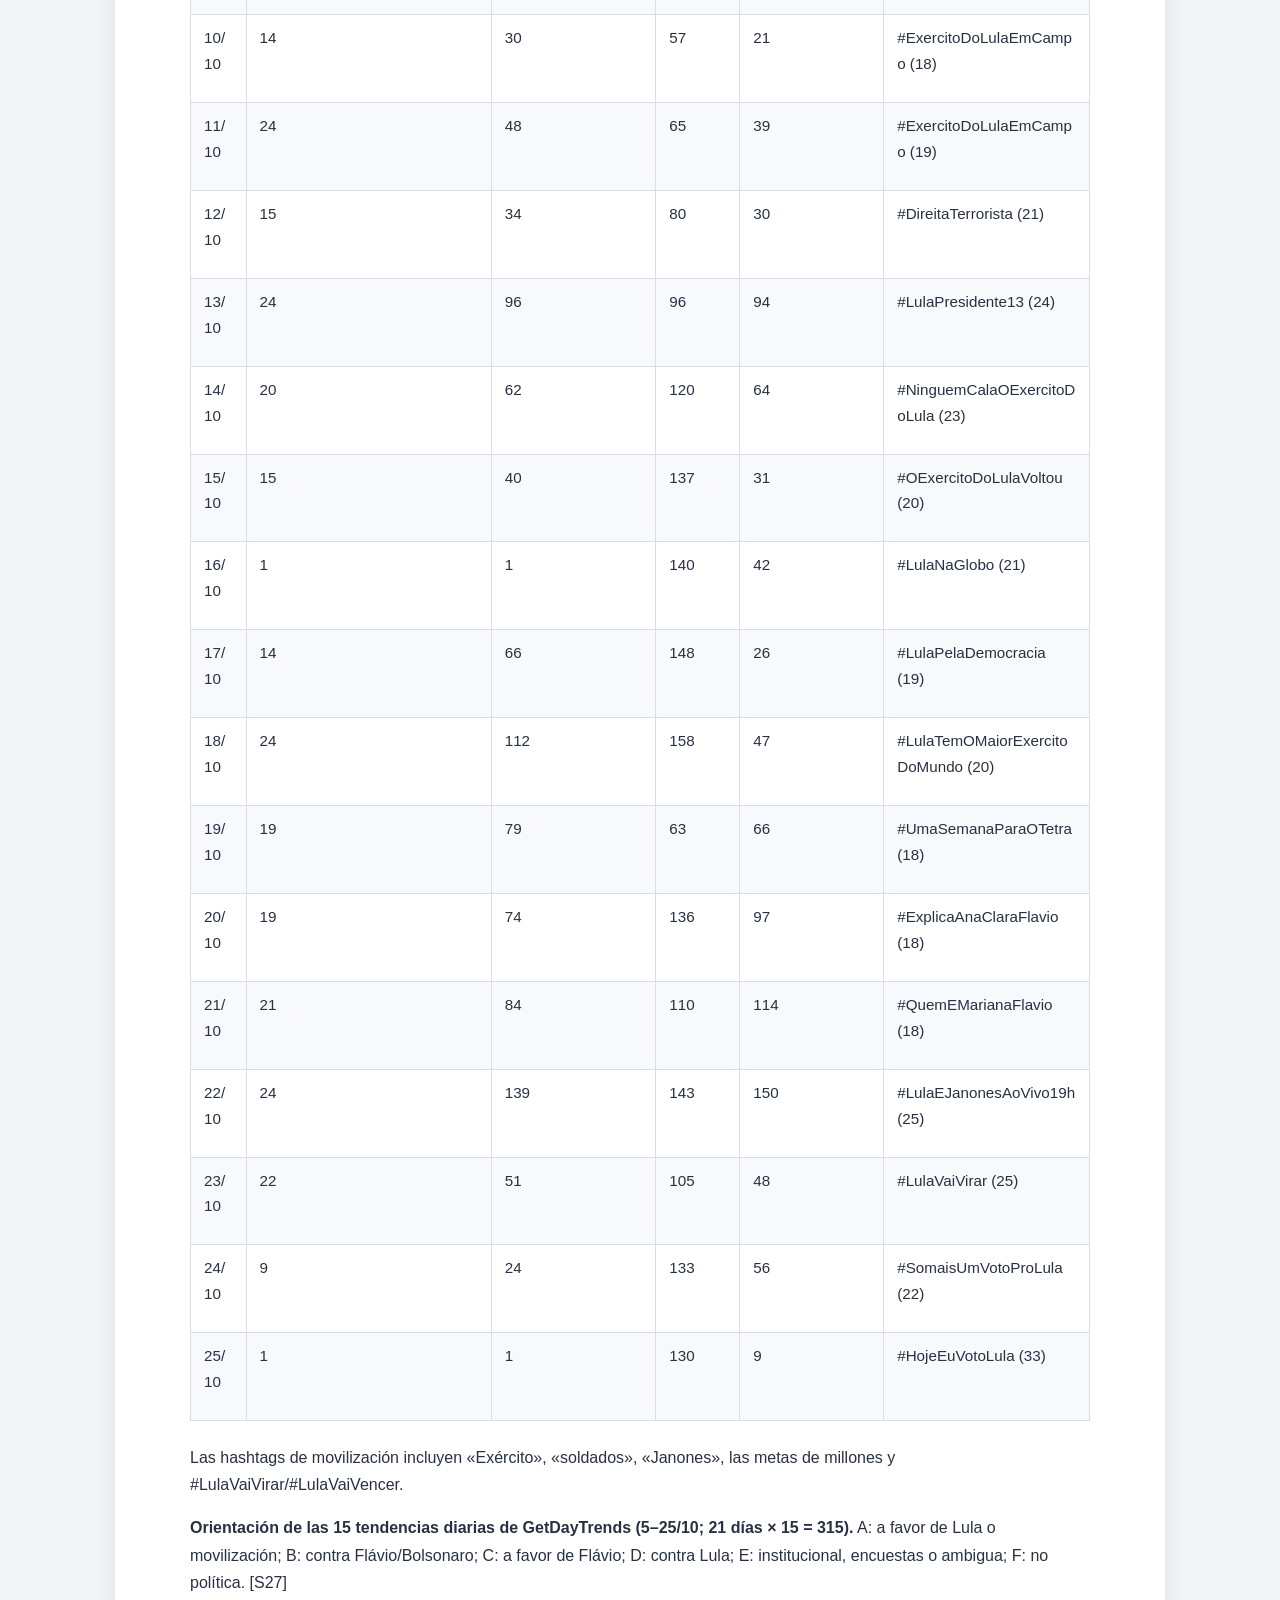
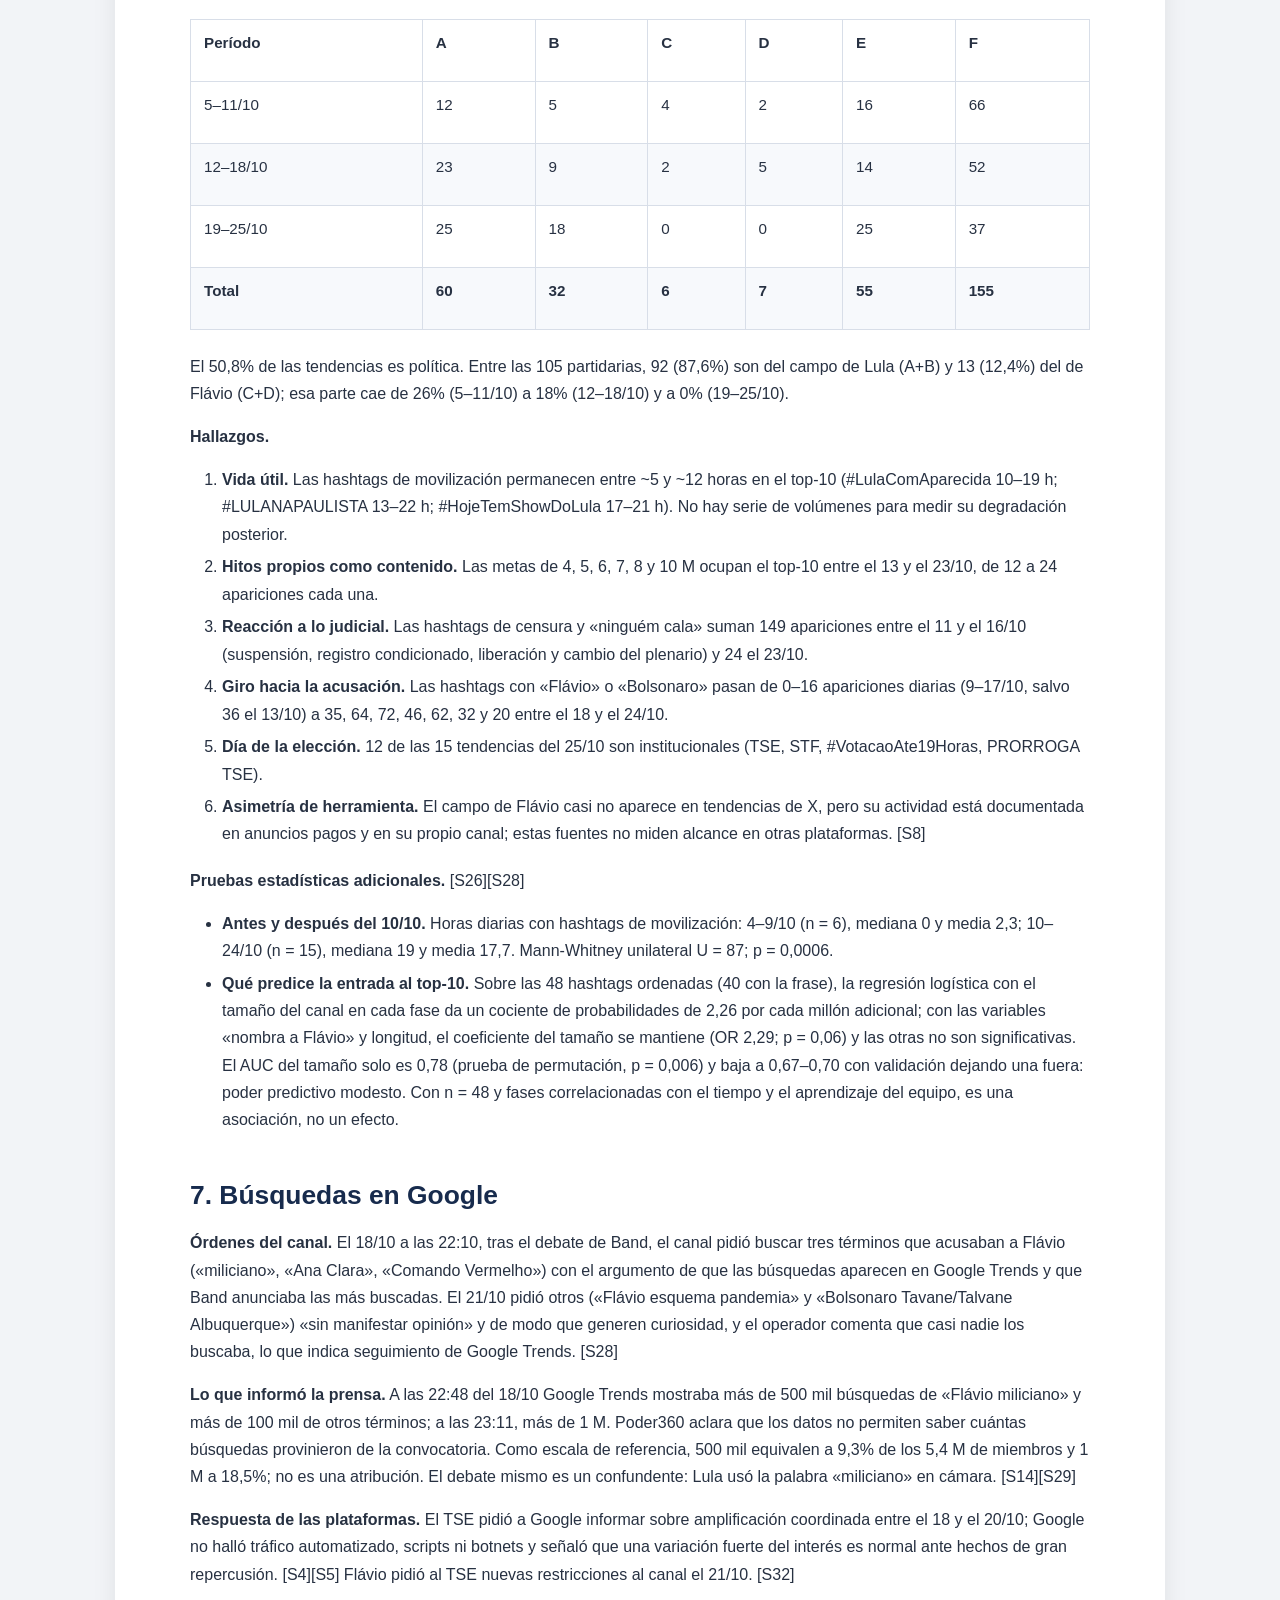
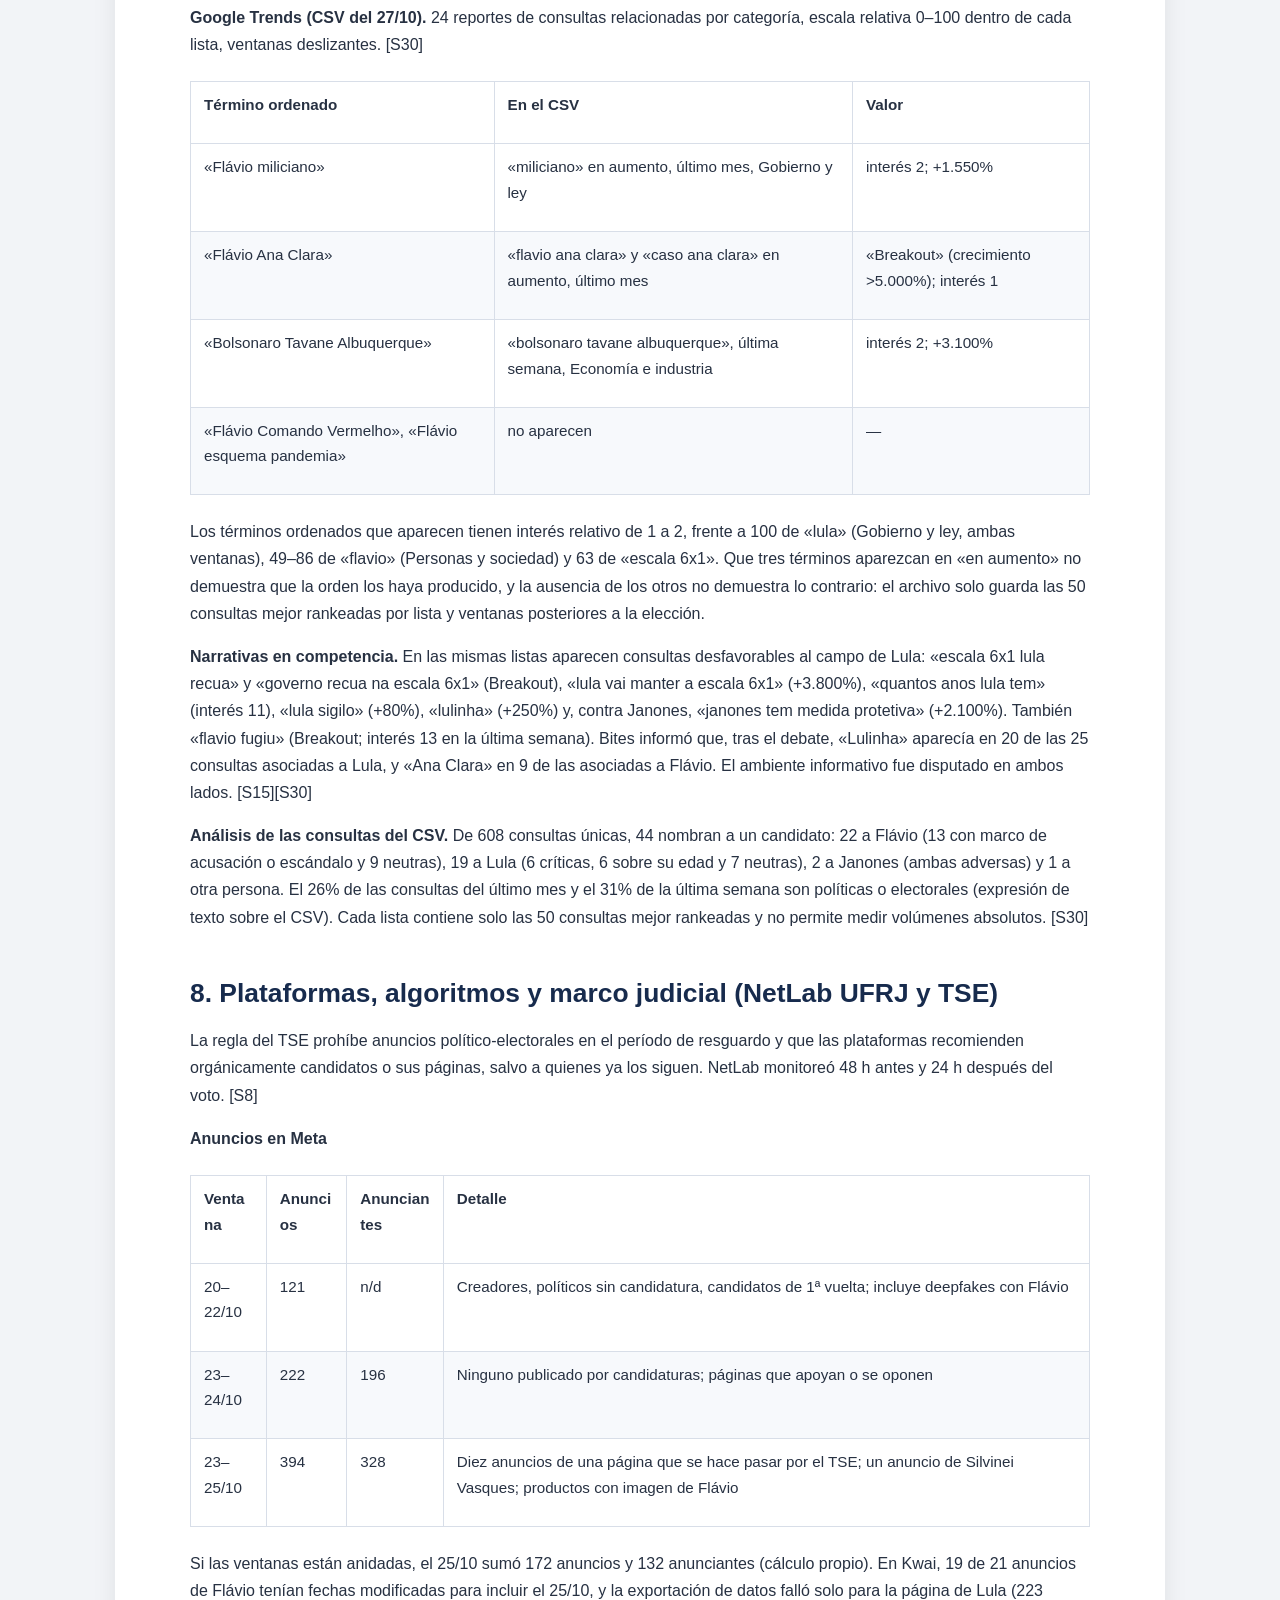
==== commit 44305758: "Fix author banner" ====
--- a/index.html
+++ b/index.html
@@ -21,10 +21,120 @@
     <meta name="citation_keywords" content="Lula, Estrategia Digital, Redes Sociales, Elecciones Brasil 2026, Exército">
     <!-- ======================================================================= -->
     <link rel="icon" type="image/png" href="./favicon.png">
-    <style>        
+    <style>      
+        /* ========================================
+           VARIABLES Y CONFIGURACIÓN GENERAL
+        ======================================== */
+        
+        * {
+            box-sizing: border-box;
+        }
+        
+        body {
+            margin: 0;
+            background: #f2f4f7;
+            color: #273142;
+            font-family: "Segoe UI", Arial, sans-serif;
+            line-height: 1.7;
+        }
+        
+        /* ========================================
+           DOCUMENTO PRINCIPAL
+        ======================================== */
+        
+        .document {
+            max-width: 1050px;
+            margin: 40px auto;
+            padding: 65px 75px;
+            background: white;
+            box-shadow: 0 3px 25px rgba(0, 0, 0, .08);
+            border-radius: 8px;
+            overflow-wrap: anywhere;
+        }
+        
+        /* ========================================
+           TIPOGRAFÍA Y CONTENIDO
+        ======================================== */
+        
+        h1, h2, h3, h4 {
+            color: #172b4d;
+            line-height: 1.3;
+            margin-top: 1.7em;
+            margin-bottom: .65em;
+        }
+        
+        h1 { font-size: 2.1em; }
+        h2 { font-size: 1.65em; }
+        h3 { font-size: 1.3em; }
+        
+        p {
+            margin: 0 0 1em;
+        }
+        
+        ul, ol {
+            padding-left: 2em;
+            margin: .5em 0 1.2em;
+        }
+        
+        li {
+            margin-bottom: .35em;
+        }
+        
+        table {
+            width: 100%;
+            border-collapse: collapse;
+            margin: 1.5em 0;
+            font-size: .95em;
+        }
+        
+        td, th {
+            border: 1px solid #d8dee8;
+            padding: 10px 13px;
+            text-align: left;
+            vertical-align: top;
+        }
+        
+        tr:nth-child(even) {
+            background: #f7f9fc;
+        }
+        
+        img {
+            max-width: 100%;
+            height: auto;
+            display: block;
+            margin: 1.5em auto;
+        }
+        
+        a {
+            color: #1769aa;
+        }
+        
+        blockquote {
+            margin: 1.5em 0;
+            padding: 12px 20px;
+            border-left: 4px solid #7b9cc8;
+            background: #f5f7fa;
+        }
+        
+        hr {
+            border: 0;
+            border-top: 1px solid #ddd;
+            margin: 2em 0;
+        }
+        
+        /* ========================================
+           AUTORÍA
+        ======================================== */
+        
         .author-section {
-            margin: 25px 0;
-            color: var(--text-color, inherit);
+            display: flow-root;
+            margin: 0;
+            padding: 35px 0;
+            color: inherit;
+        }
+        
+        .author-section p {
+            margin-bottom: 0;
         }
         
         .author-info {
@@ -37,7 +147,7 @@
         }
         
         .author-role {
-            margin: 5px 0 10px;
+            margin: 5px 0 10px !important;
             font-size: 14px;
             font-weight: 600;
         }
@@ -47,7 +157,7 @@
             margin: 0 auto;
             font-size: 13px;
             line-height: 1.6;
-            color: var(--secondary-text, #666);
+            color: #666;
         }
         
         .author-links {
@@ -59,7 +169,7 @@
         }
         
         .author-links a {
-            color: var(--text-color, inherit);
+            color: inherit;
             font-size: 13px;
             font-weight: 600;
             text-decoration: none;
@@ -72,7 +182,7 @@
         .report-meta {
             margin-top: 18px;
             padding-top: 12px;
-            border-top: 1px solid var(--border-color, #ddd);
+            border-top: 1px solid #ddd;
             text-align: center;
             font-size: 13px;
             line-height: 1.5;
@@ -86,49 +196,47 @@
             font-size: 16px;
         }
         
-        @media (max-width: 500px) {
-            .author-links {
-                gap: 14px;
-            }
-        }
-
+        /* ========================================
+           BANNER DE COPYRIGHT
+        ======================================== */
+        
         .academic-copyright-banner {
             background-color: #f8f9fa;
-            color: #333333;
+            color: #333;
             border-top: 3px solid #0056b3;
             padding: 25px 15px;
             font-family: -apple-system, BlinkMacSystemFont, "Segoe UI", Roboto, sans-serif;
             font-size: 13px;
             line-height: 1.6;
         }
-
+        
         .banner-container {
             max-width: 800px;
             margin: 0 auto;
             text-align: left;
         }
-
+        
         .copyright-line {
             font-weight: bold;
             font-size: 14px;
             margin-bottom: 5px;
         }
-
+        
         .license-line a {
             color: #0056b3;
             text-decoration: underline;
             font-weight: bold;
         }
-
+        
         .citation-box {
-            background-color: #ffffff;
+            background-color: #fff;
             border-left: 4px solid #0056b3;
             padding: 12px;
             margin-top: 15px;
             border-radius: 4px;
-            box-shadow: 0 1px 3px rgba(0, 0, 0, 0.05);
+            box-shadow: 0 1px 3px rgba(0, 0, 0, .05);
         }
-
+        
         .citation-text {
             font-family: "Courier New", Courier, monospace;
             color: #555;
@@ -136,13 +244,14 @@
             margin-top: 5px;
             word-break: break-all;
         }
-
-        /* Estilos del Banner de IA */
+        
+        /* ========================================
+           BANNER DE DECLARACIÓN DE IA
+        ======================================== */
+        
         .ai-disclaimer-banner {
             background-color: #f0f7ff;
-            /* Azul analítico muy suave, denota seriedad */
             color: #1e3a8a;
-            /* Texto azul oscuro de alta legibilidad */
             border-bottom: 1px solid #bfdbfe;
             padding: 12px 20px;
             font-family: -apple-system, BlinkMacSystemFont, "Segoe UI", Roboto, sans-serif;
@@ -150,20 +259,19 @@
             line-height: 1.5;
             position: relative;
         }
-
+        
         .ai-banner-content {
             max-width: 1200px;
             margin: 0 auto;
             padding-right: 30px;
-            /* Espacio para que el texto no choque con la X */
             display: flex;
             align-items: center;
         }
-
+        
         .ai-banner-text strong {
             color: #1d4ed8;
         }
-
+        
         .ai-banner-close {
             position: absolute;
             right: 20px;
@@ -177,132 +285,45 @@
             line-height: 1;
             padding: 4px 8px;
             border-radius: 4px;
-            transition: background-color 0.2s;
+            transition: background-color .2s;
         }
-
+        
         .ai-banner-close:hover {
             background-color: #dbeafe;
         }
-
+        
         .ai-banner-close:focus {
             outline: 2px solid #2563eb;
         }
-
-        * {
-            box-sizing: border-box;
-        }
-
-        body {
-            margin: 0;
-            background: #f2f4f7;
-            color: #273142;
-            font-family: "Segoe UI", Arial, sans-serif;
-            line-height: 1.7;
-        }
-
-        .document {
-            max-width: 1050px;
-            margin: 40px auto;
-            padding: 65px 75px;
-            background: white;
-            box-shadow: 0 3px 25px rgba(0, 0, 0, .08);
-            border-radius: 8px;
-            overflow-wrap: anywhere;
-        }
-
-        h1,
-        h2,
-        h3,
-        h4 {
-            color: #172b4d;
-            line-height: 1.3;
-            margin-top: 1.7em;
-            margin-bottom: .65em;
-        }
-
-        h1 {
-            font-size: 2.1em;
-        }
-
-        h2 {
-            font-size: 1.65em;
-        }
-
-        h3 {
-            font-size: 1.3em;
-        }
-
-        p {
-            margin: 0 0 1em;
-        }
-
-        ul,
-        ol {
-            padding-left: 2em;
-            margin: .5em 0 1.2em;
-        }
-
-        li {
-            margin-bottom: .35em;
-        }
-
-        table {
-            width: 100%;
-            border-collapse: collapse;
-            margin: 1.5em 0;
-            font-size: .95em;
-        }
-
-        td,
-        th {
-            border: 1px solid #d8dee8;
-            padding: 10px 13px;
-            text-align: left;
-            vertical-align: top;
-        }
-
-        tr:nth-child(even) {
-            background: #f7f9fc;
-        }
-
-        img {
-            max-width: 100%;
-            height: auto;
-            display: block;
-            margin: 1.5em auto;
-        }
-
-        a {
-            color: #1769aa;
-        }
-
-        blockquote {
-            margin: 1.5em 0;
-            padding: 12px 20px;
-            border-left: 4px solid #7b9cc8;
-            background: #f5f7fa;
-        }
-
-        hr {
-            border: 0;
-            border-top: 1px solid #ddd;
-            margin: 2em 0;
-        }
-
+        
+        /* ========================================
+           RESPONSIVE
+        ======================================== */
+        
         @media (max-width: 700px) {
             .document {
                 margin: 0;
                 padding: 25px 18px;
                 border-radius: 0;
             }
-
+        
             table {
                 display: block;
                 overflow-x: auto;
             }
-
+        
             h1 {
                 font-size: 1.7em;
+            }
+        }
+        
+        @media (max-width: 500px) {
+            .author-section {
+                padding: 28px 0;
+            }
+        
+            .author-links {
+                gap: 14px;
             }
         }
     </style>
@@ -350,14 +371,6 @@
                     <strong>Informe técnico</strong>
                     <span>Versión 1.0</span>
                 </div>
-            <div class="report-meta">
-                <p><strong>Informe técnico · Versión 1.0</strong></p>
-                <p>
-                    <strong>Finalizado:</strong> 29 de octubre de 2026
-                    &nbsp;·&nbsp;
-                    <strong>Publicado:</strong> 2 de noviembre de 2026
-                </p>
-            </div>
             </div>
         </section>        
         <p>Objeto de estudio: el canal de WhatsApp «Exército do Lula» y la estrategia digital liderada por el diputado
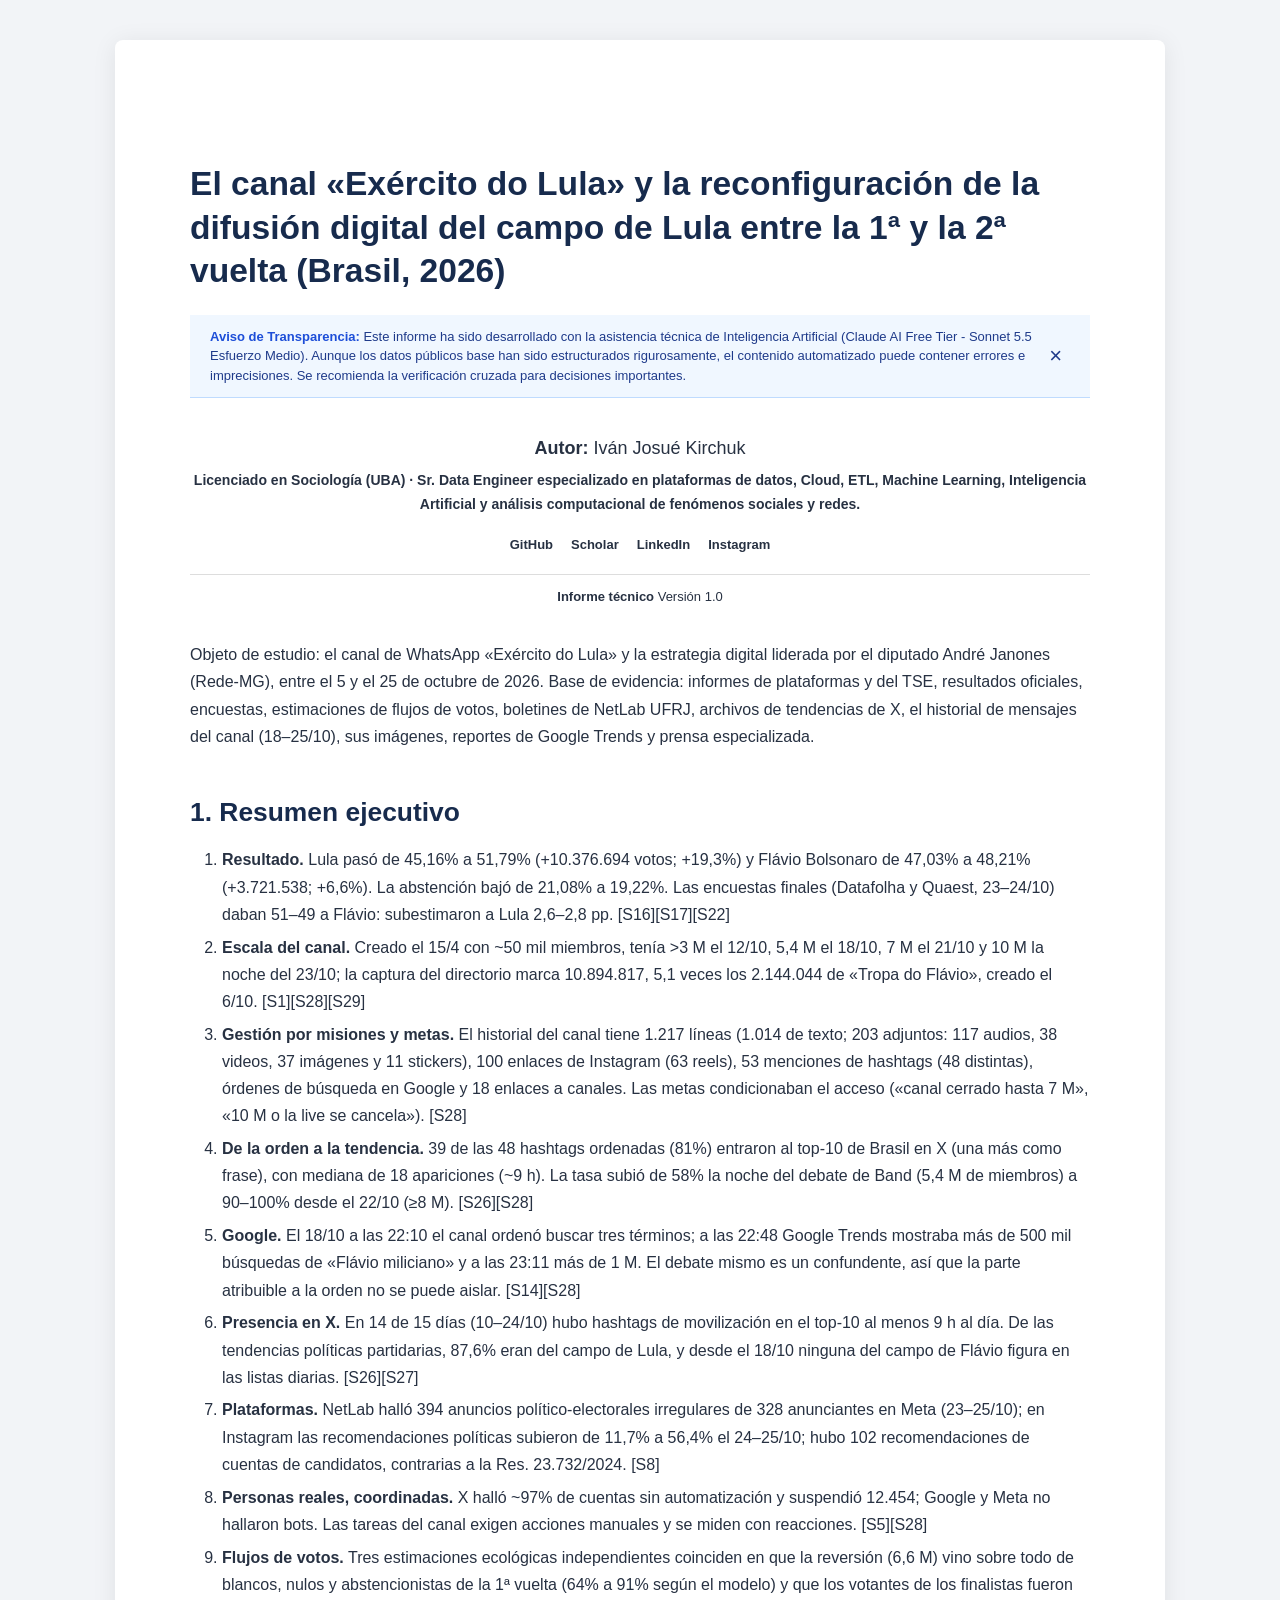
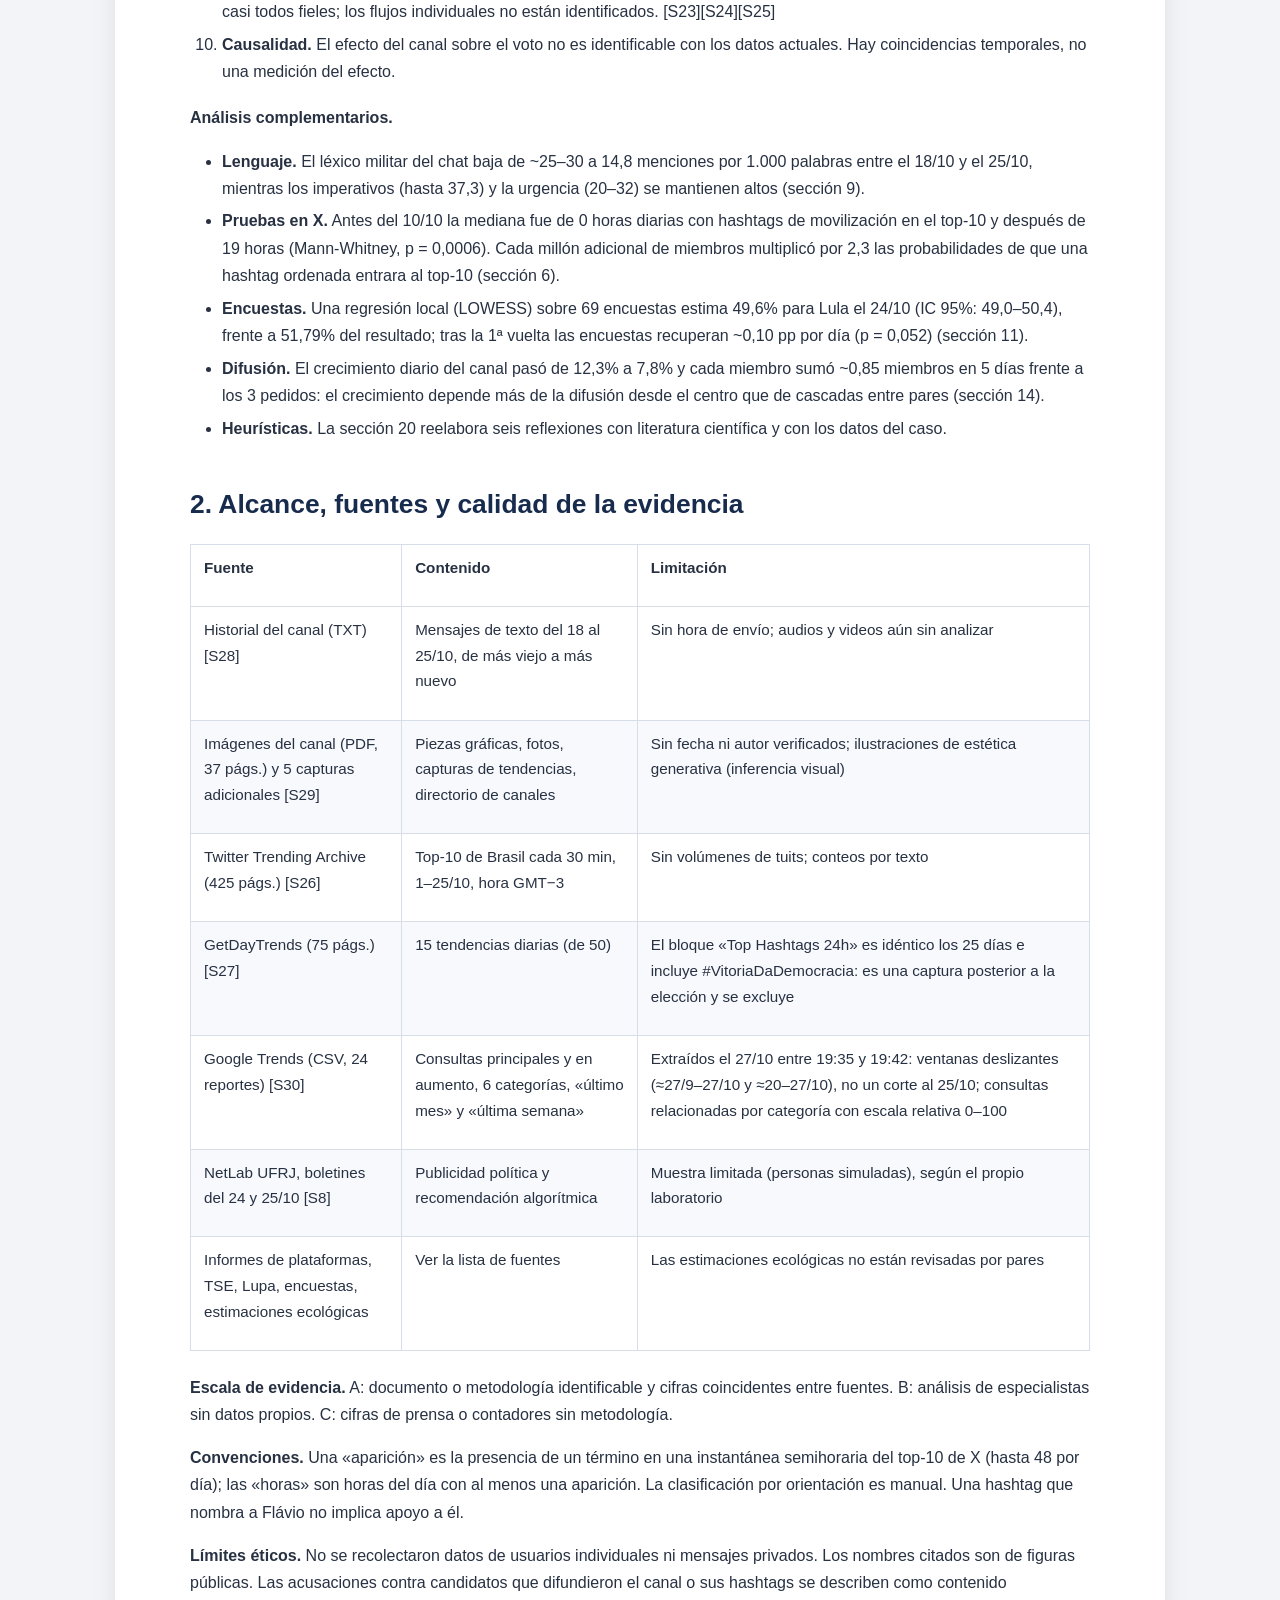
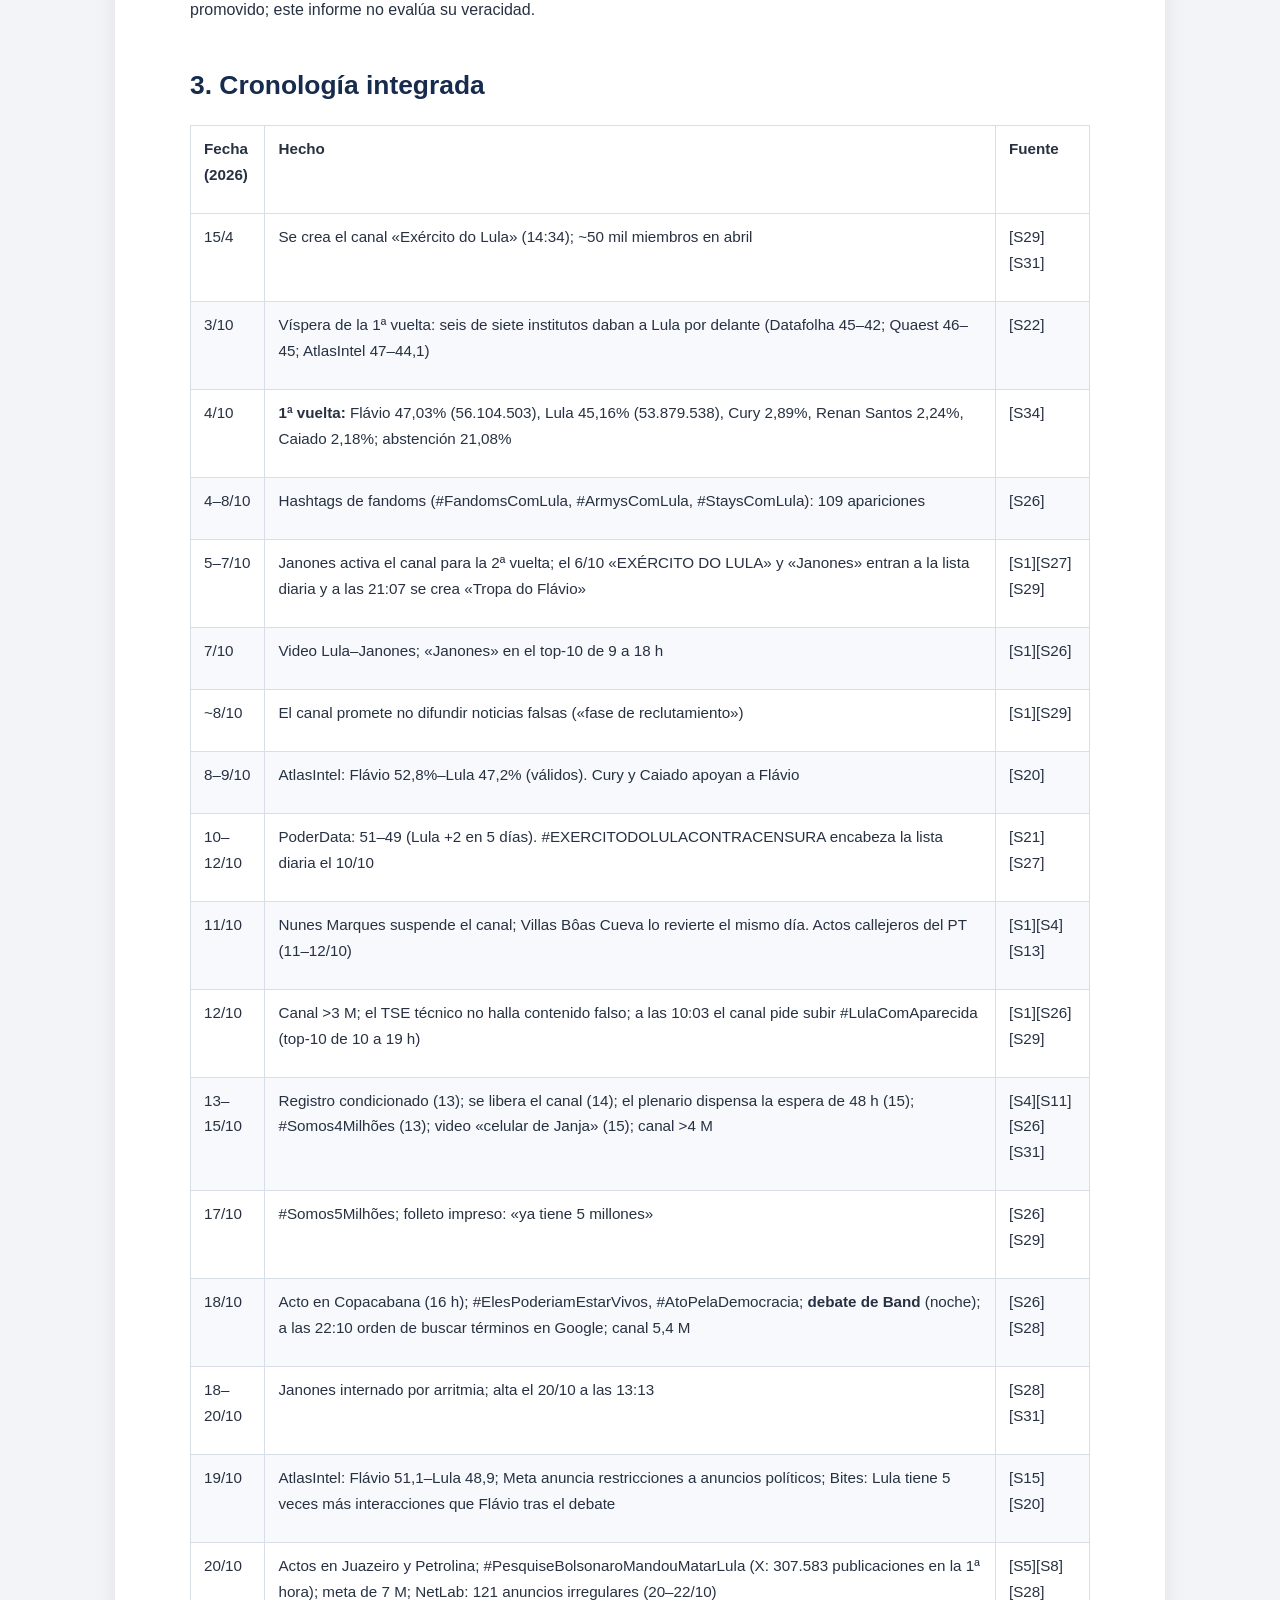
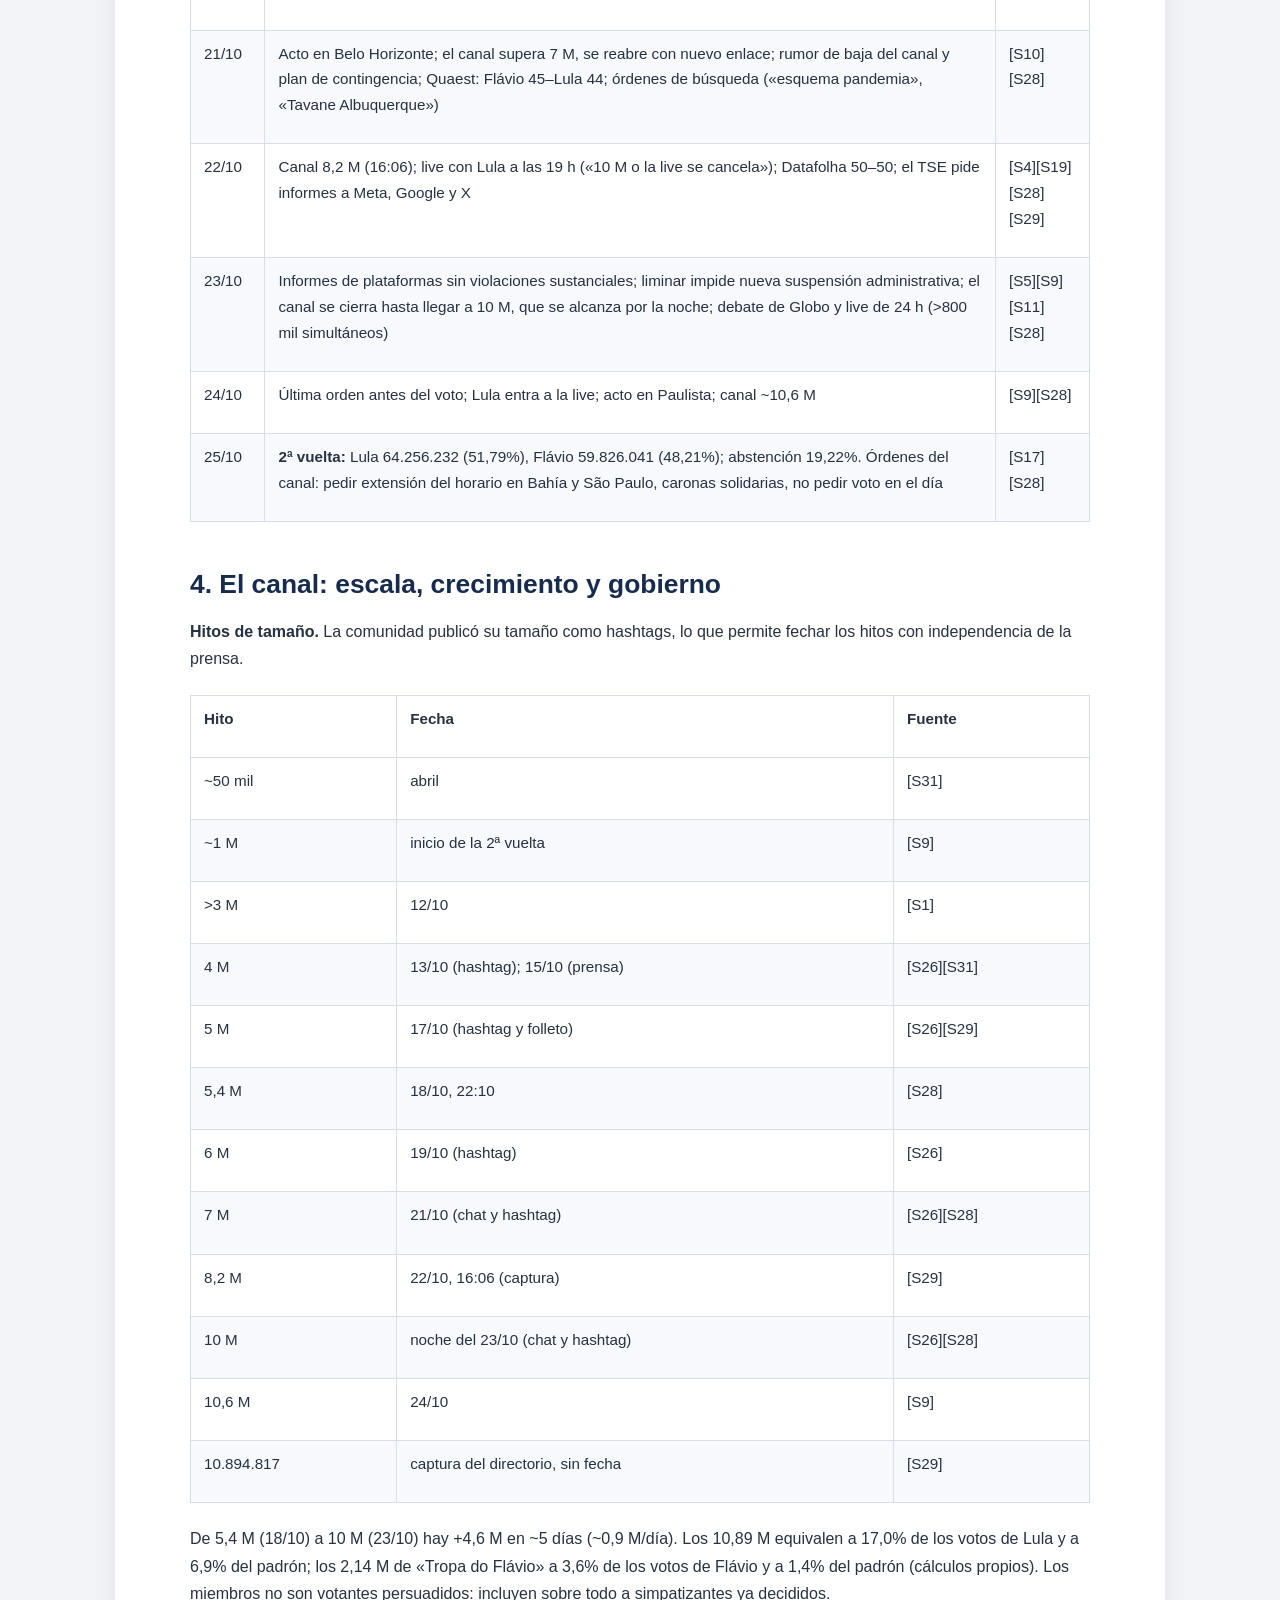
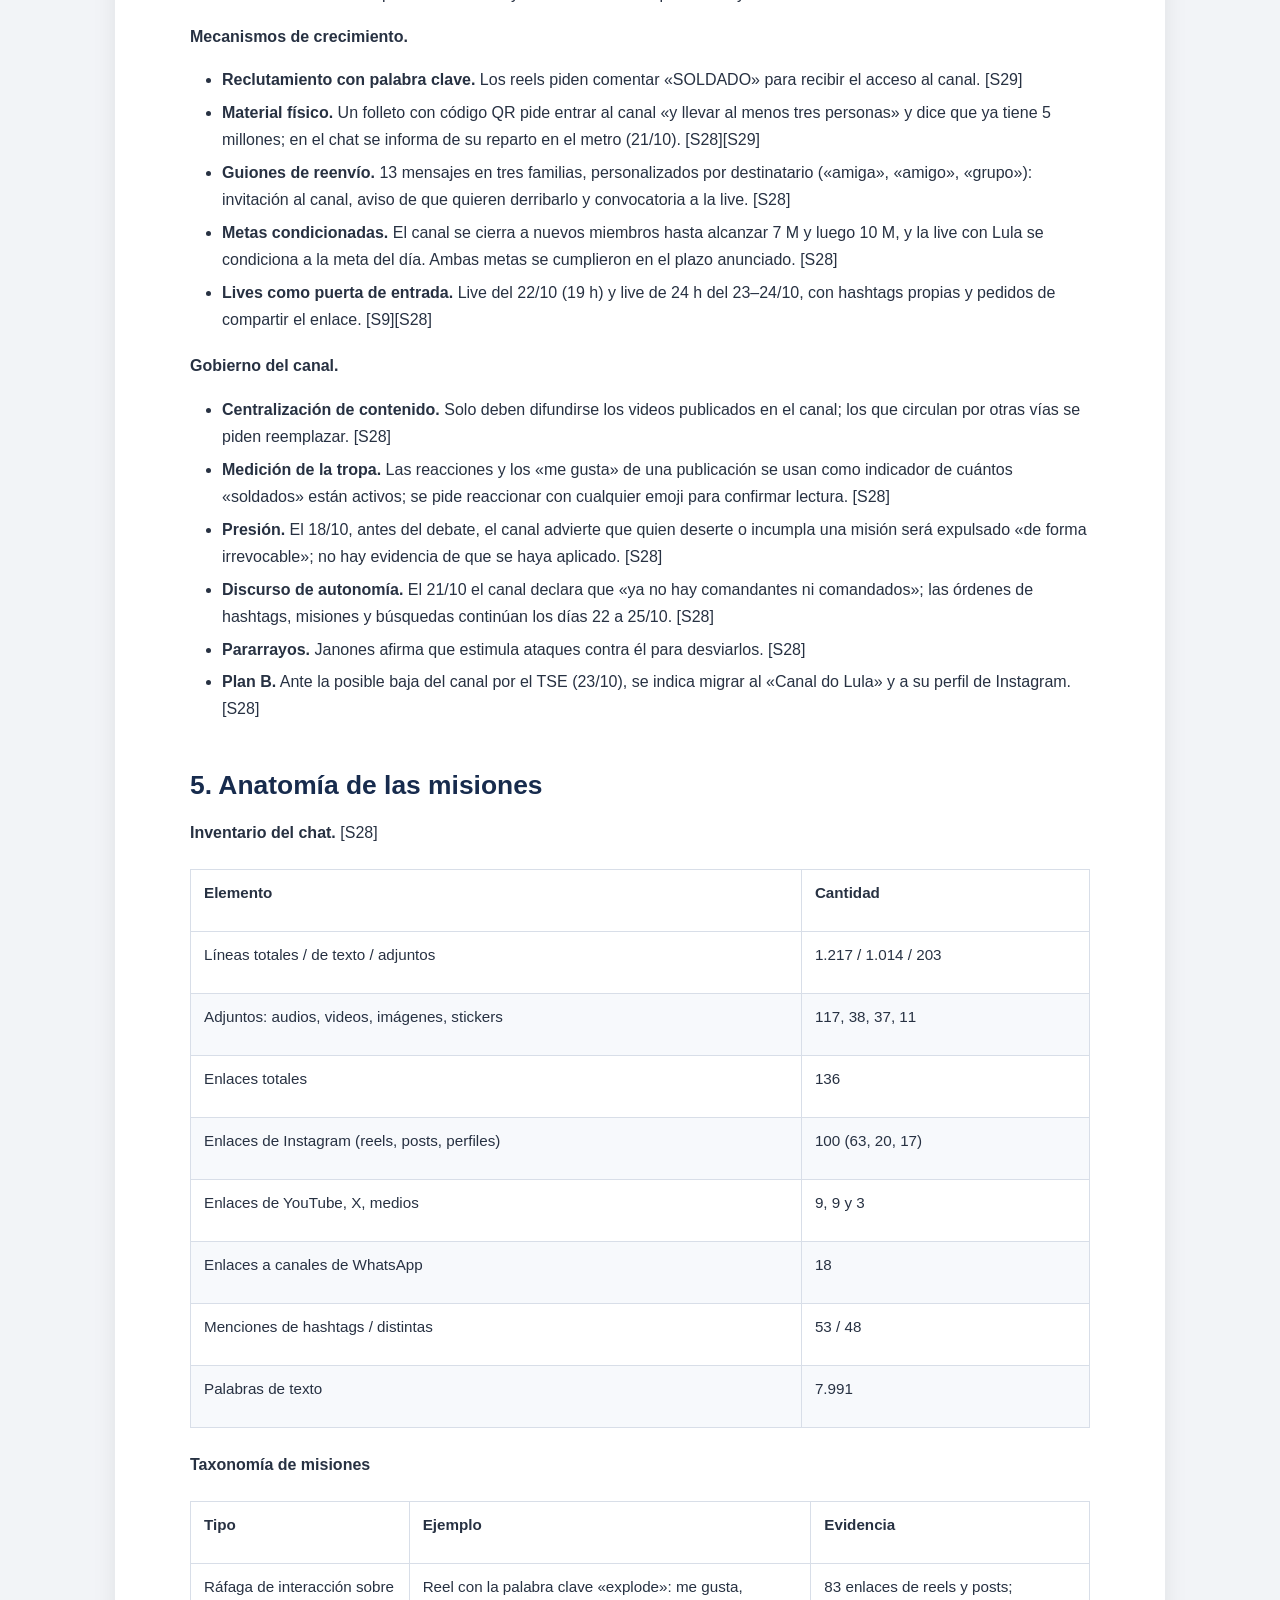
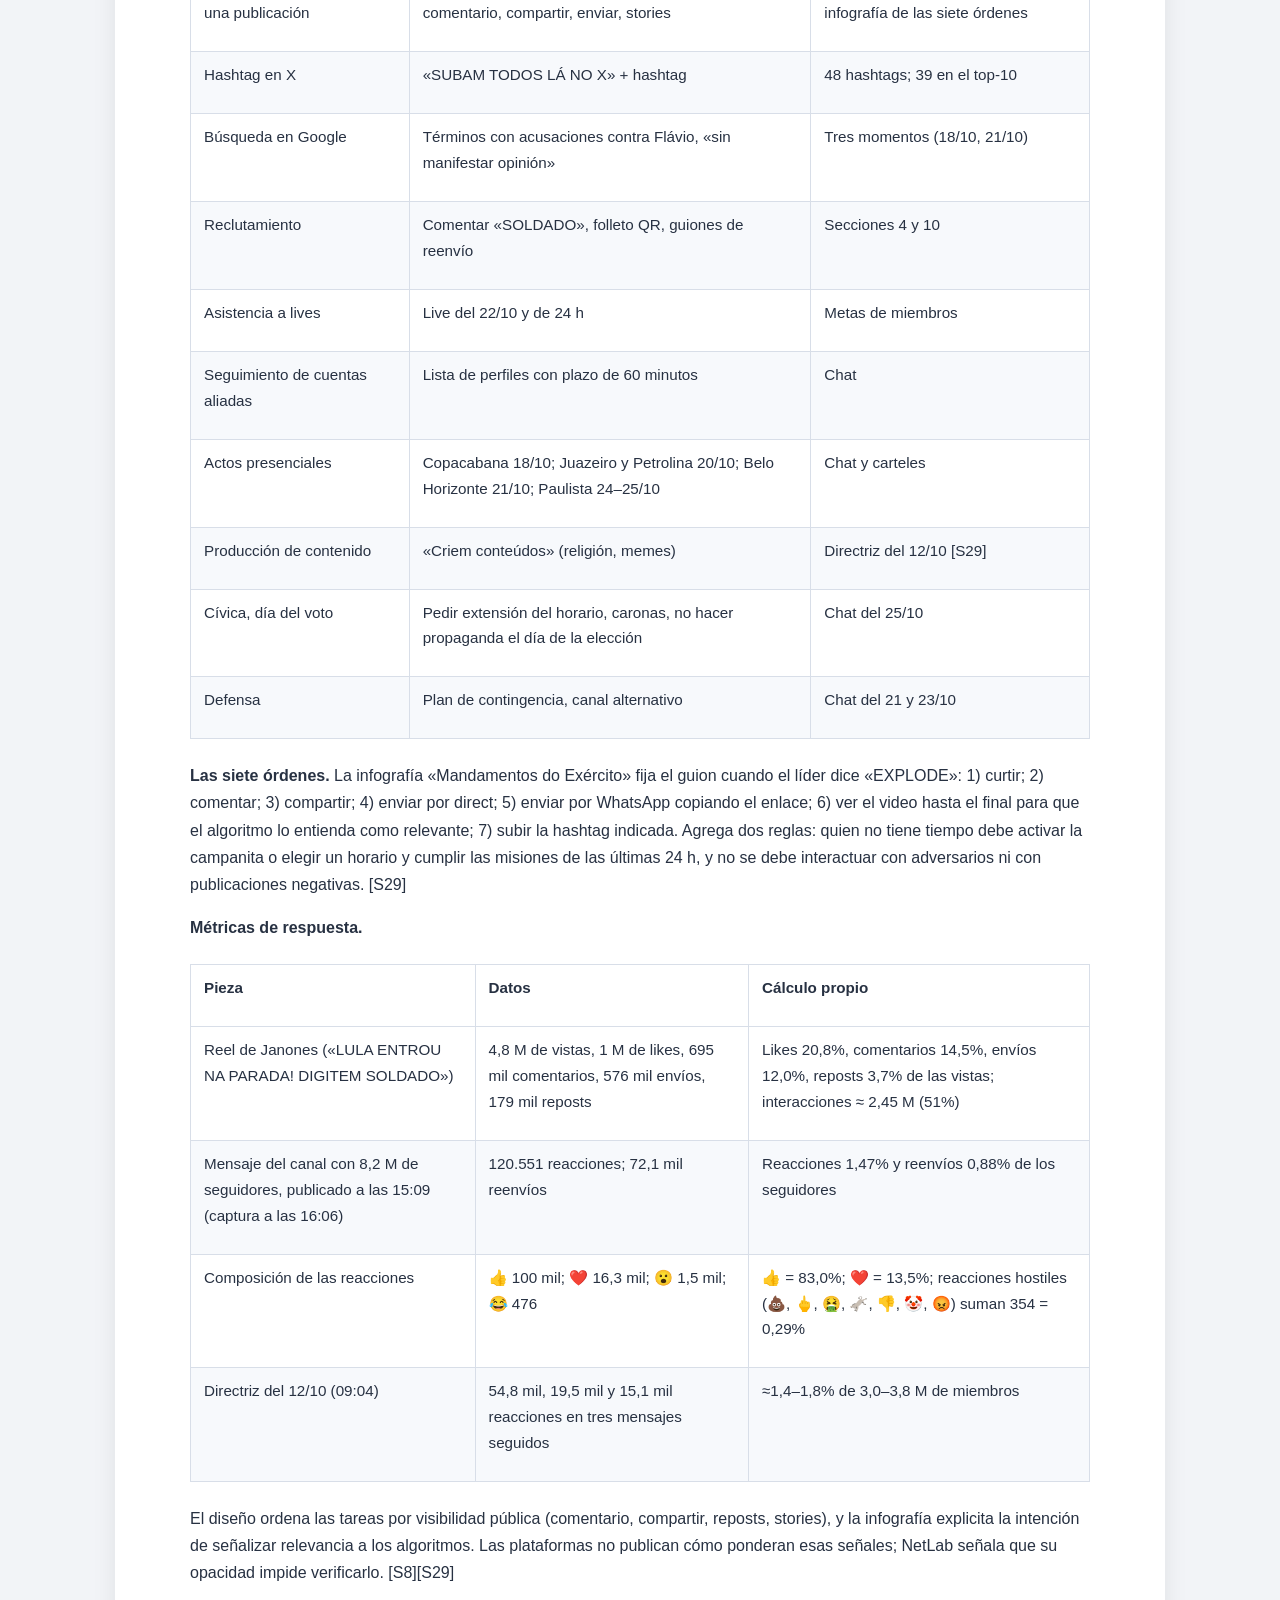
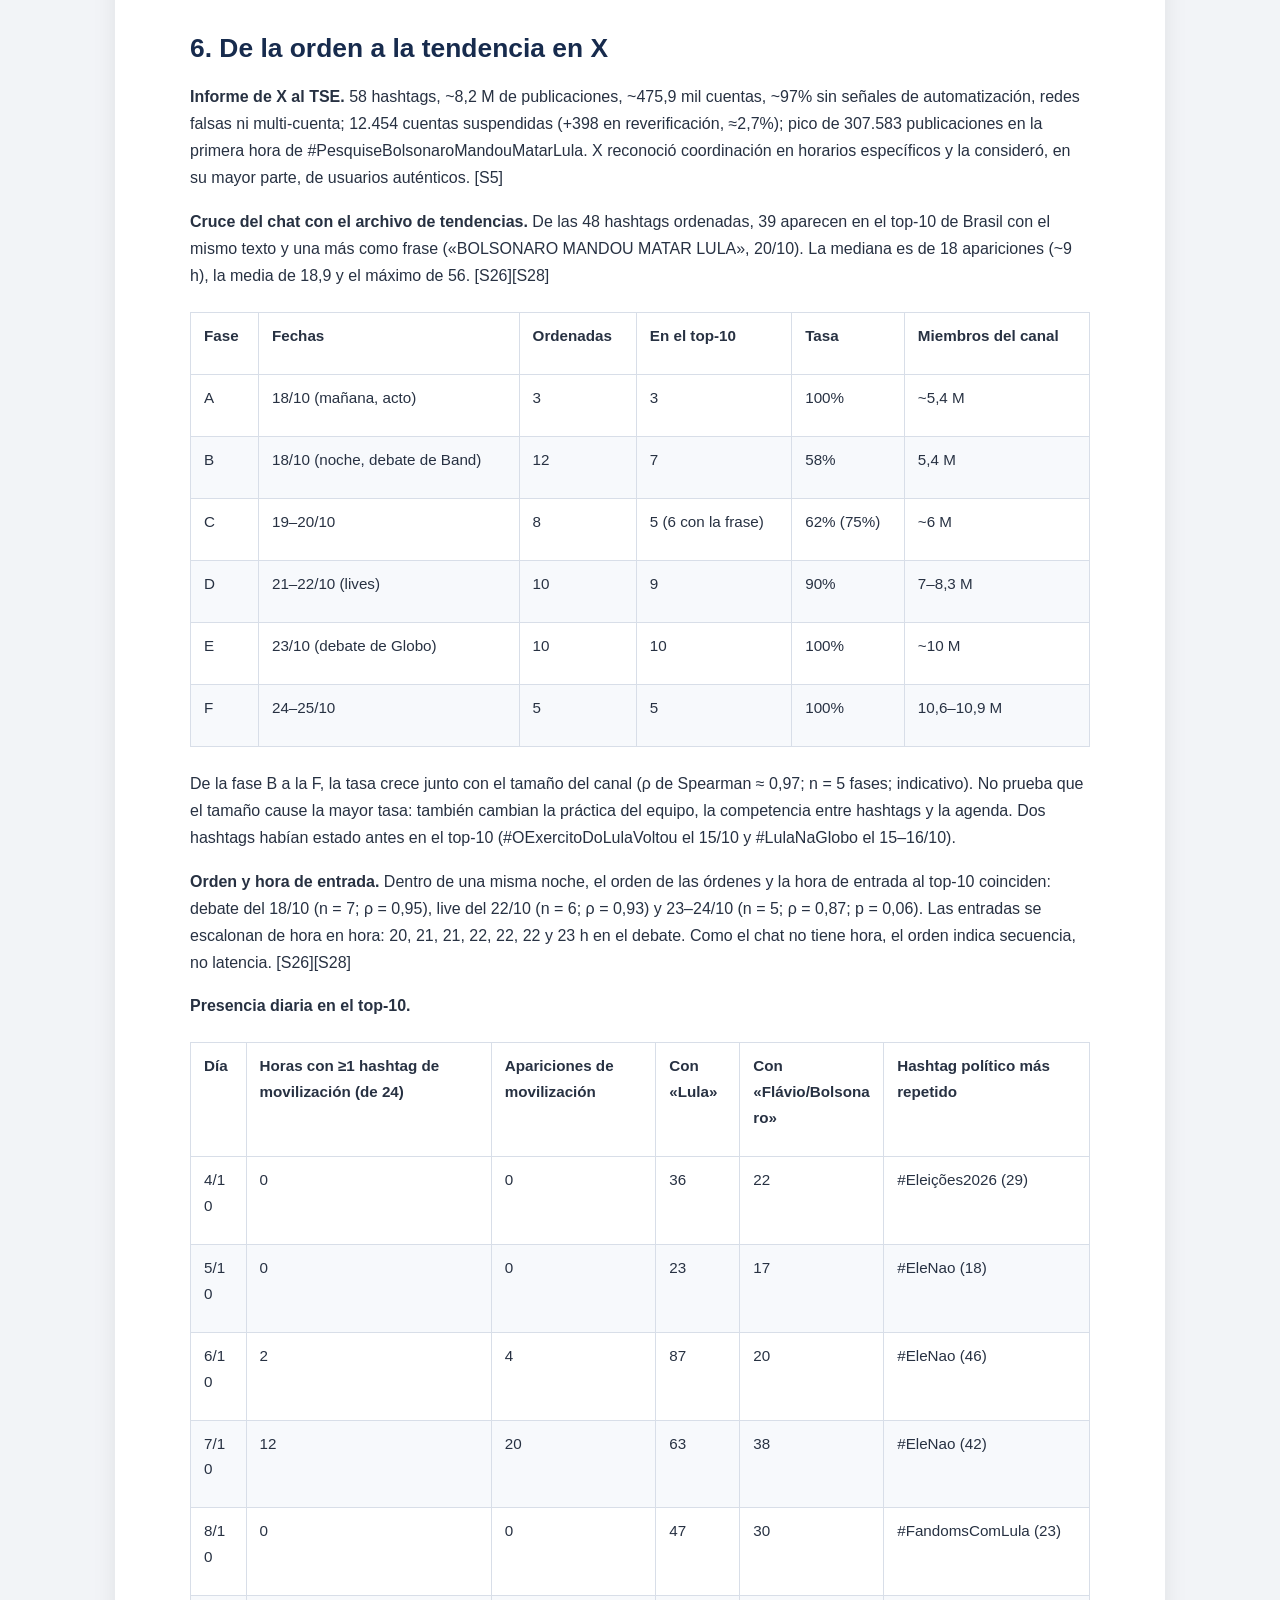
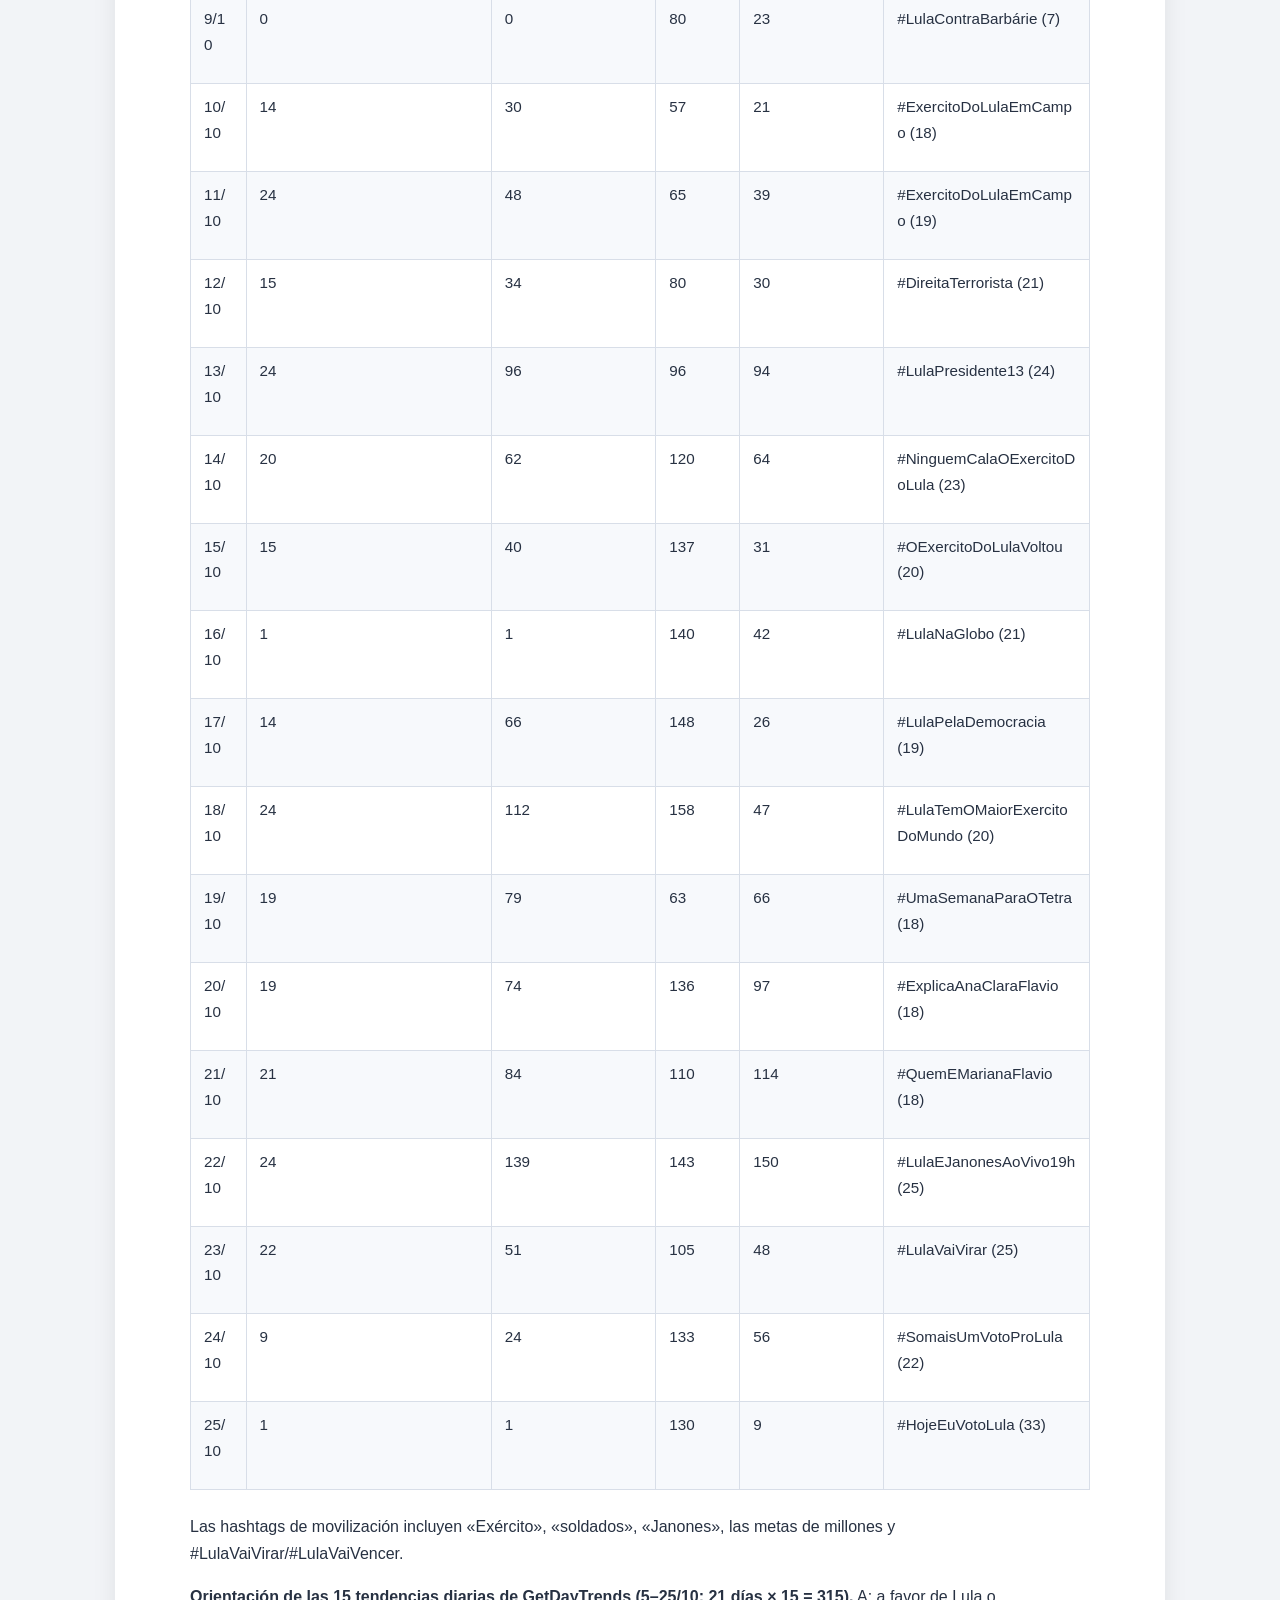
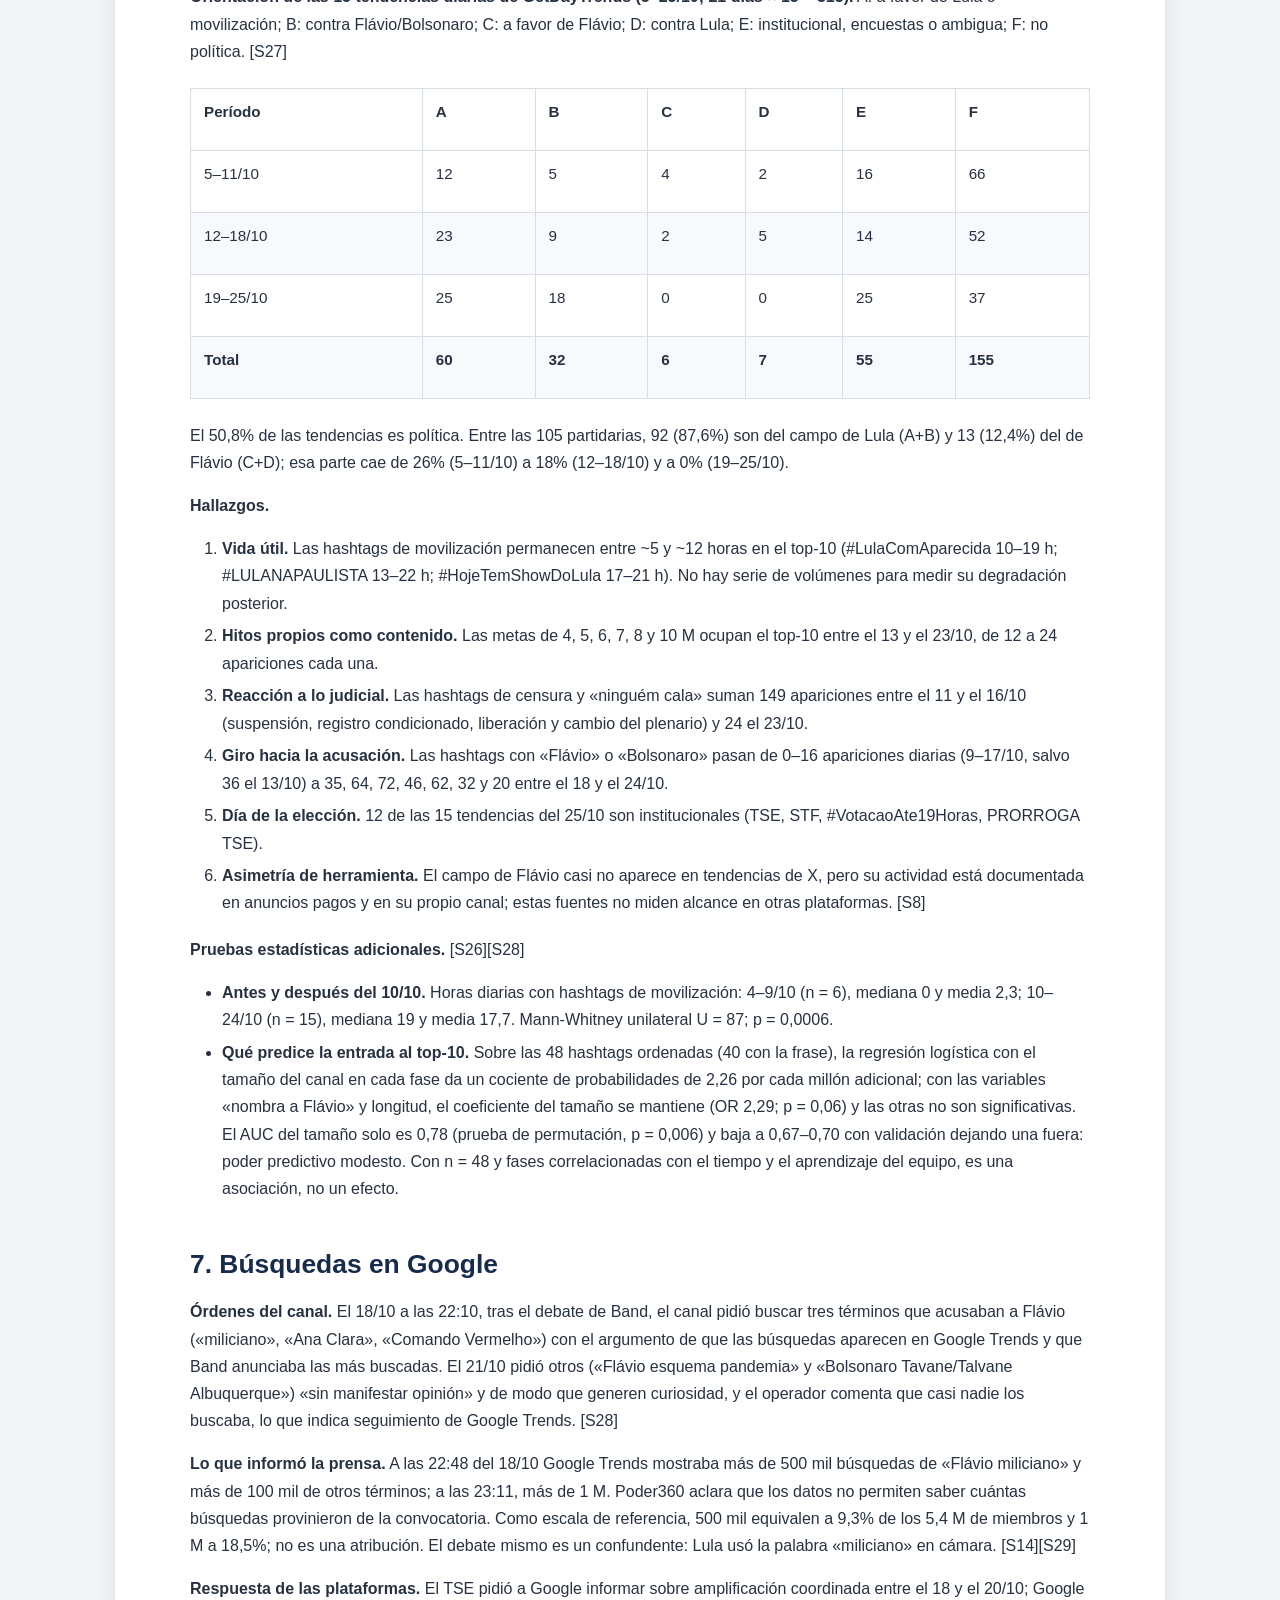
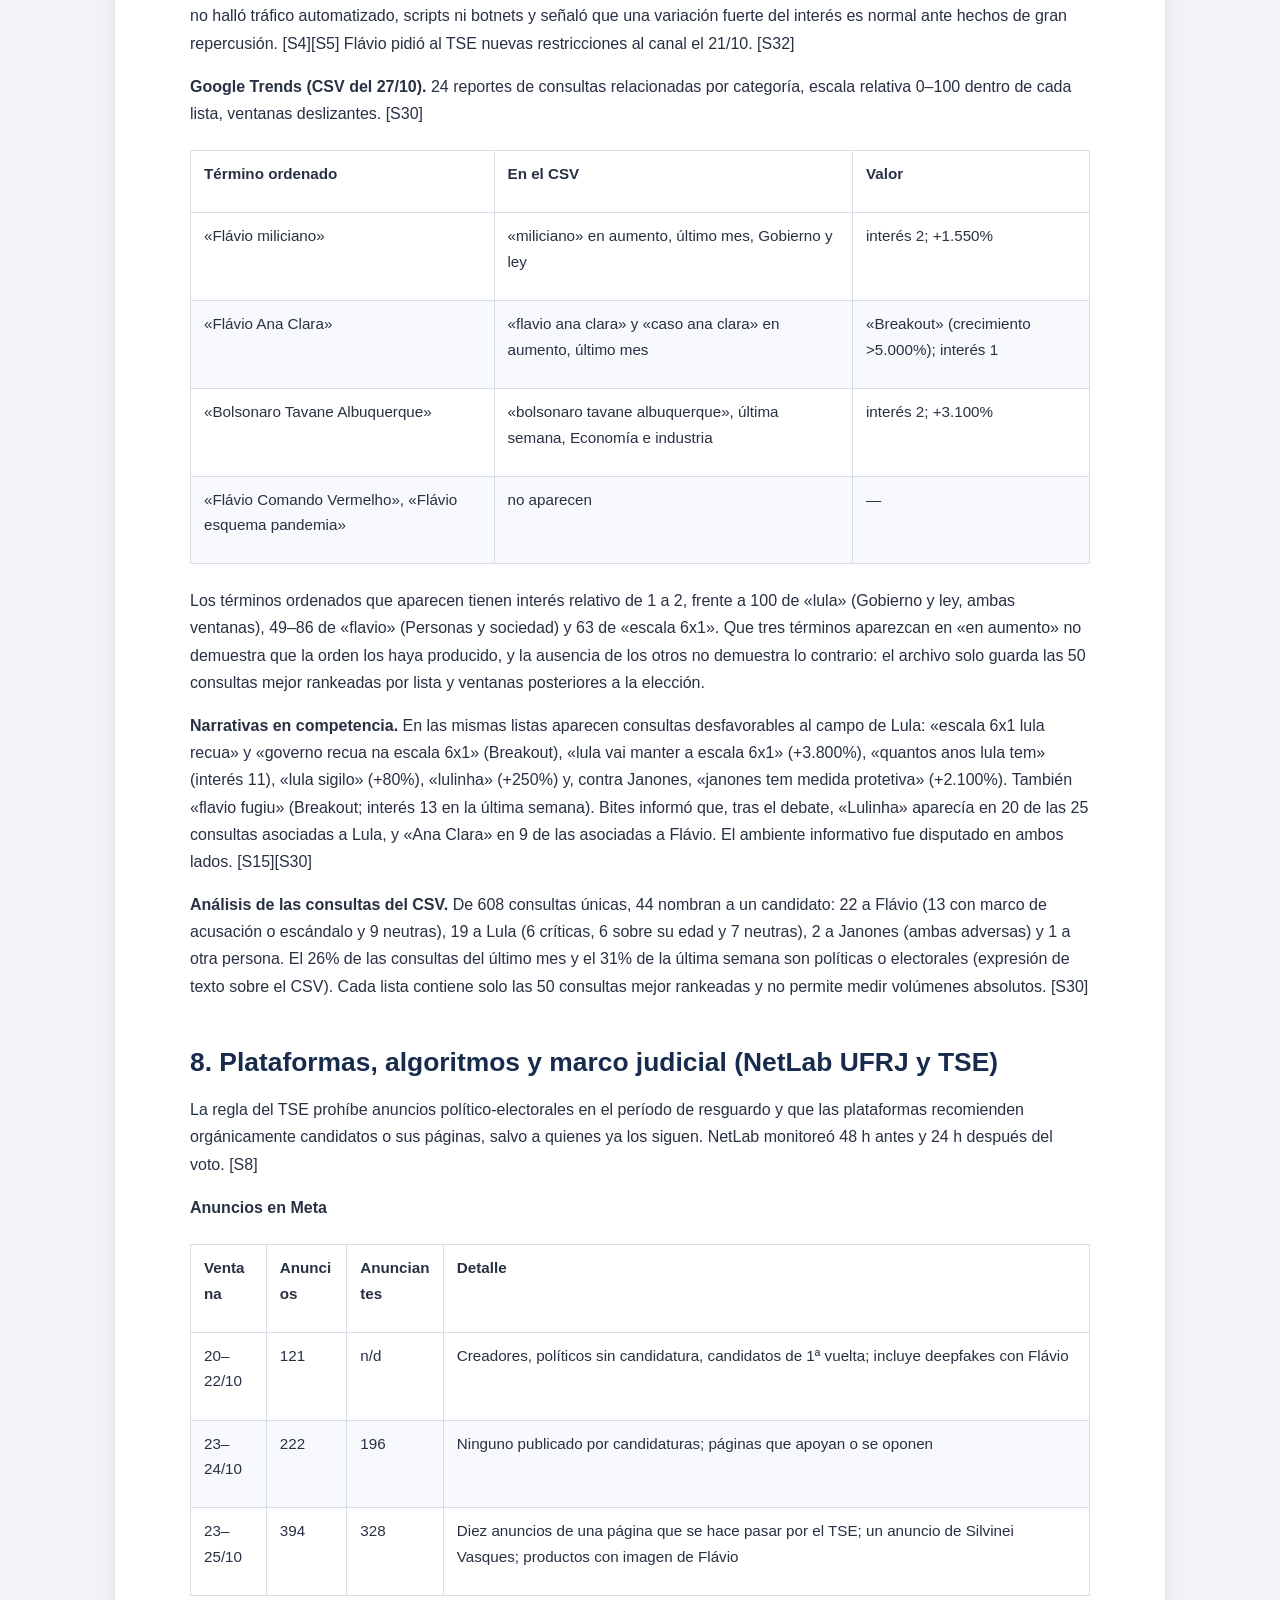
==== commit d2895ecd: "Fix author banner" ====
--- a/index.html
+++ b/index.html
@@ -347,7 +347,7 @@
             </div>
         </div>
 
-        <section class="author-card">        
+        <section class="author-section">        
             <div class="author-info">
                 <p class="author-label"><strong>Autor:</strong> Iván Josué Kirchuk</p>
                 <p class="author-role">
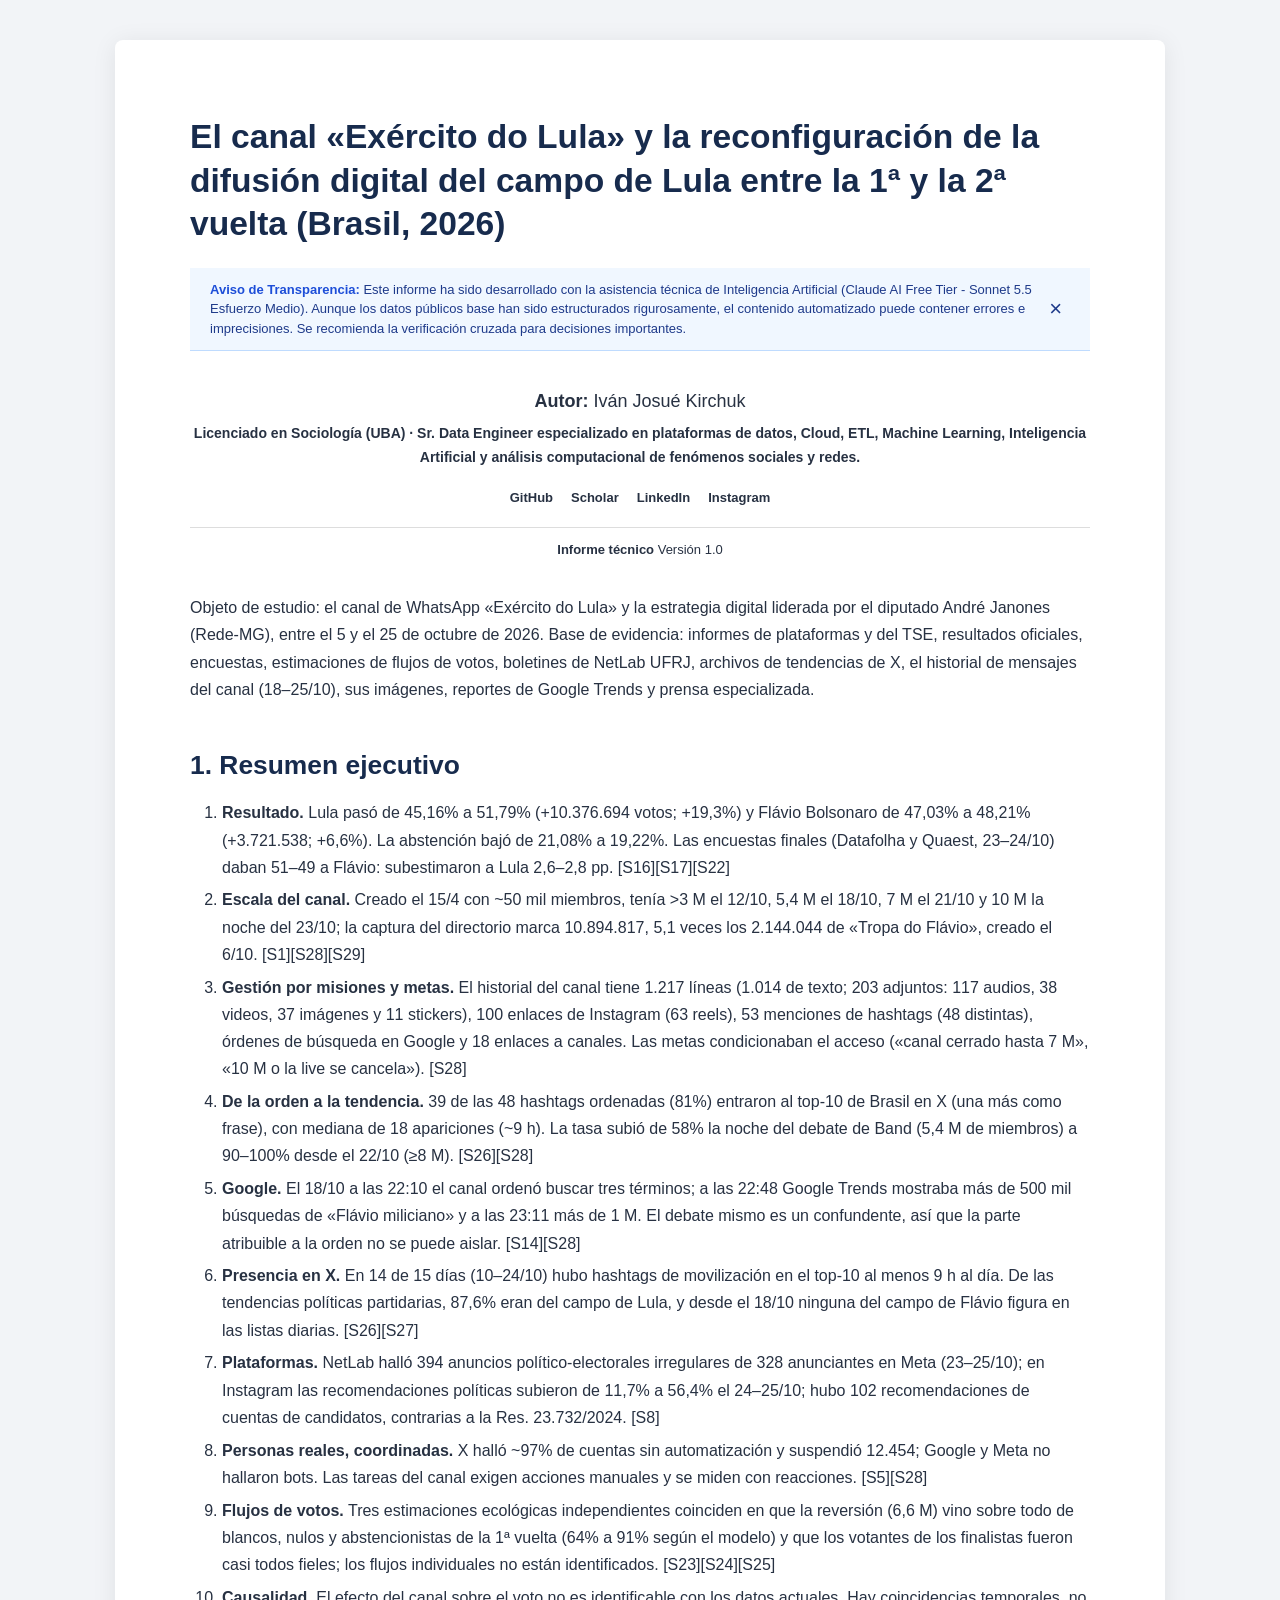
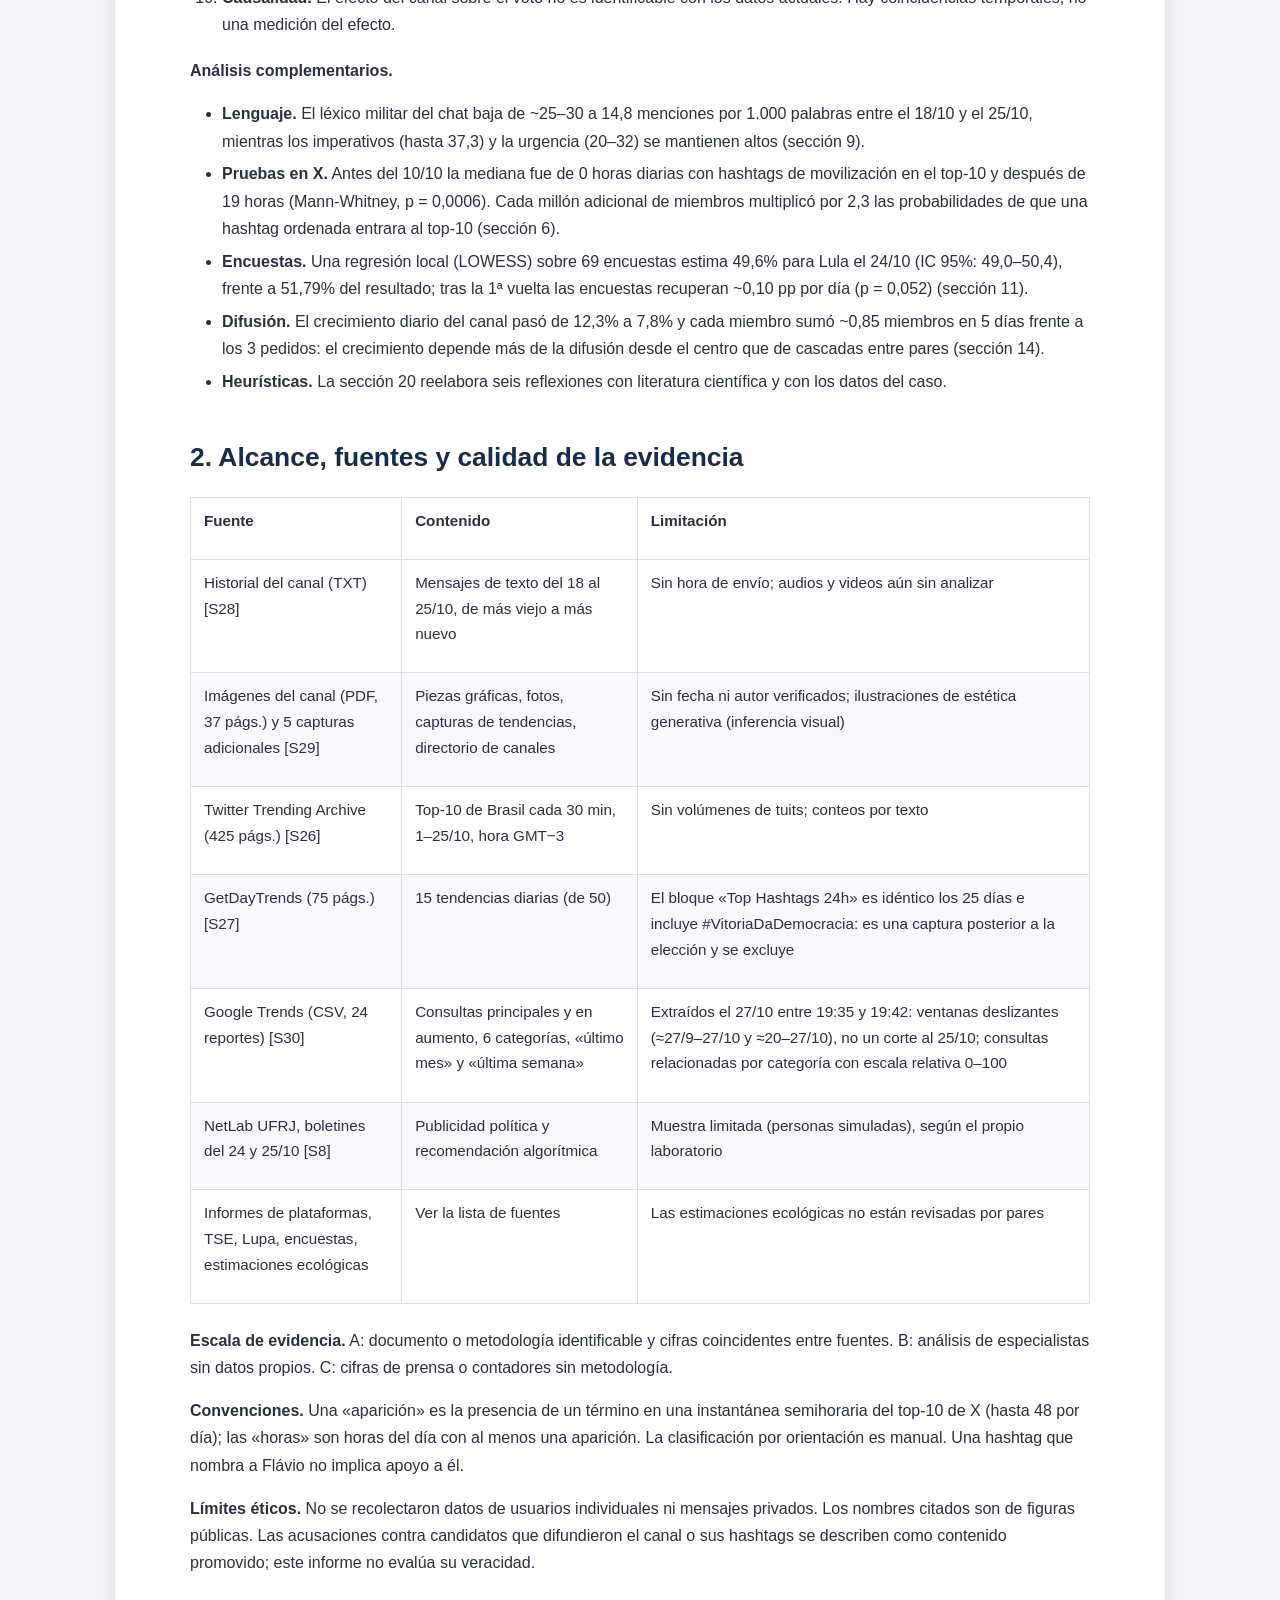
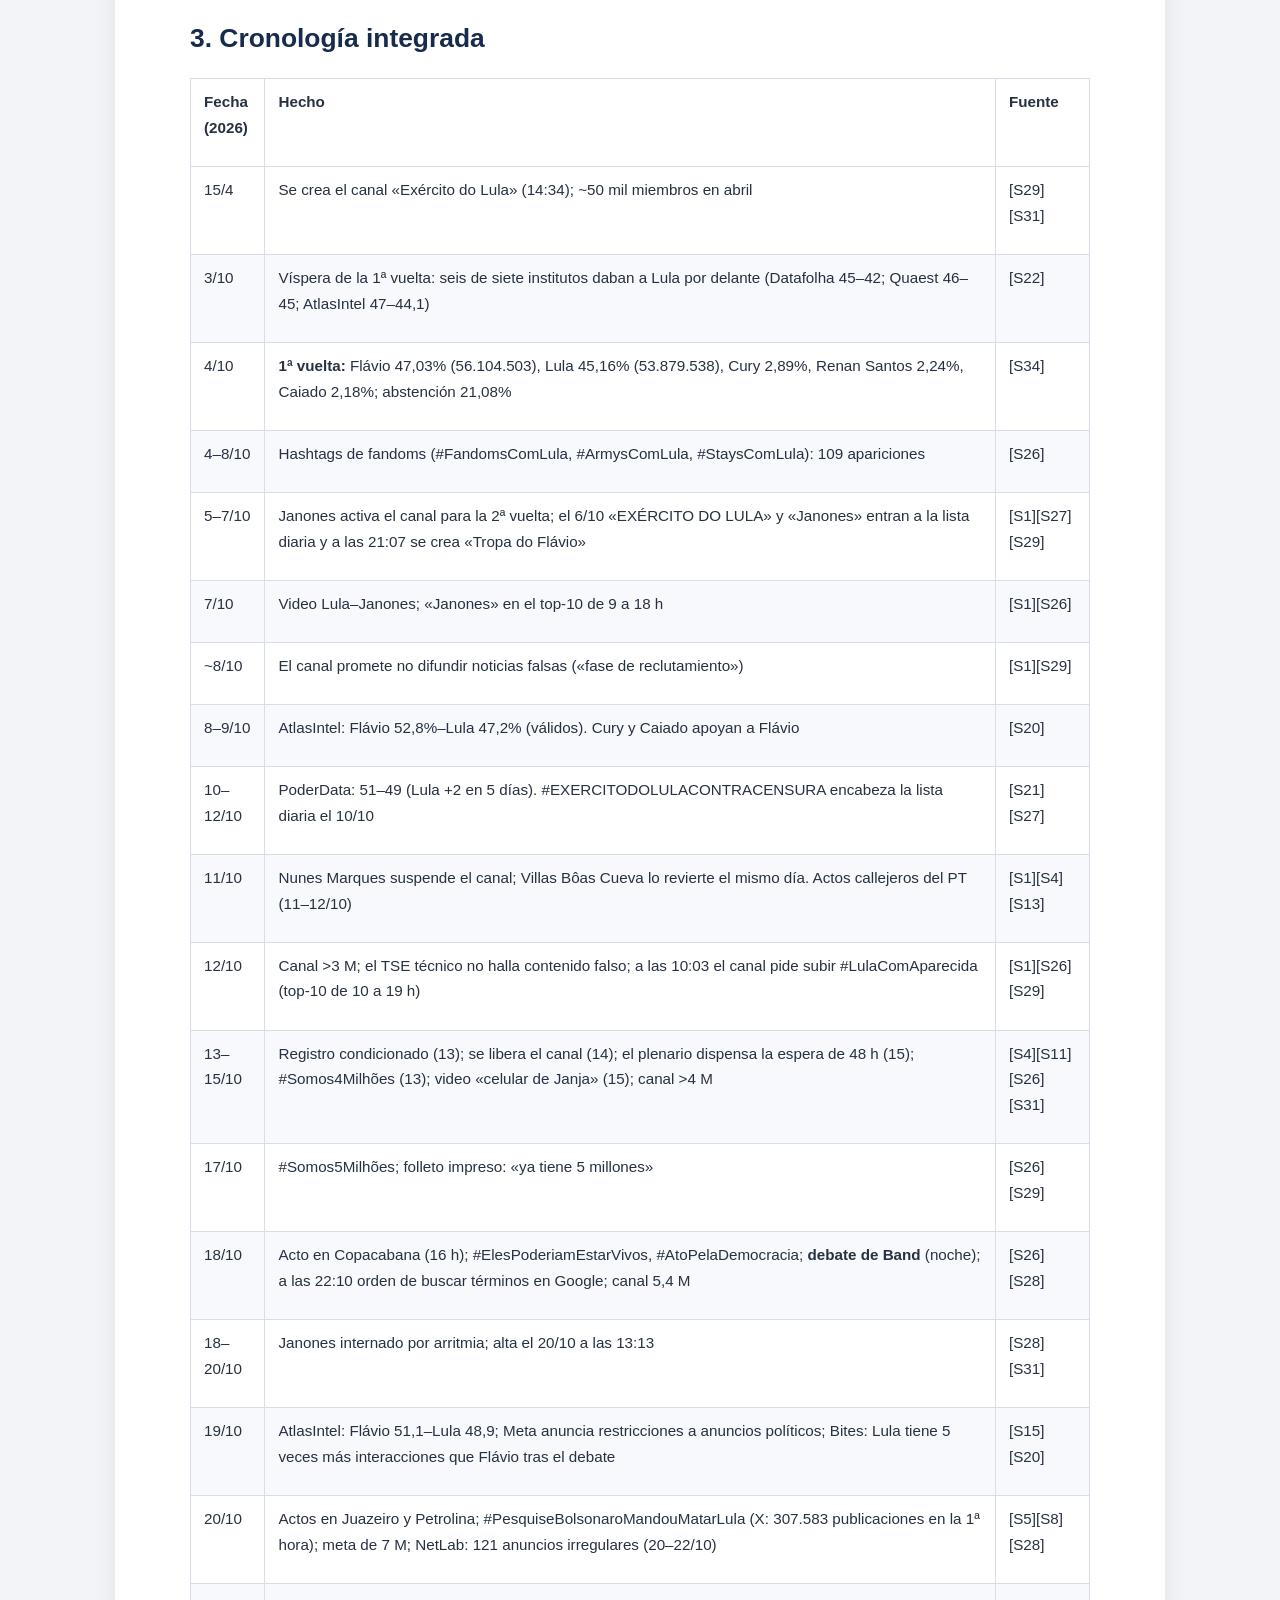
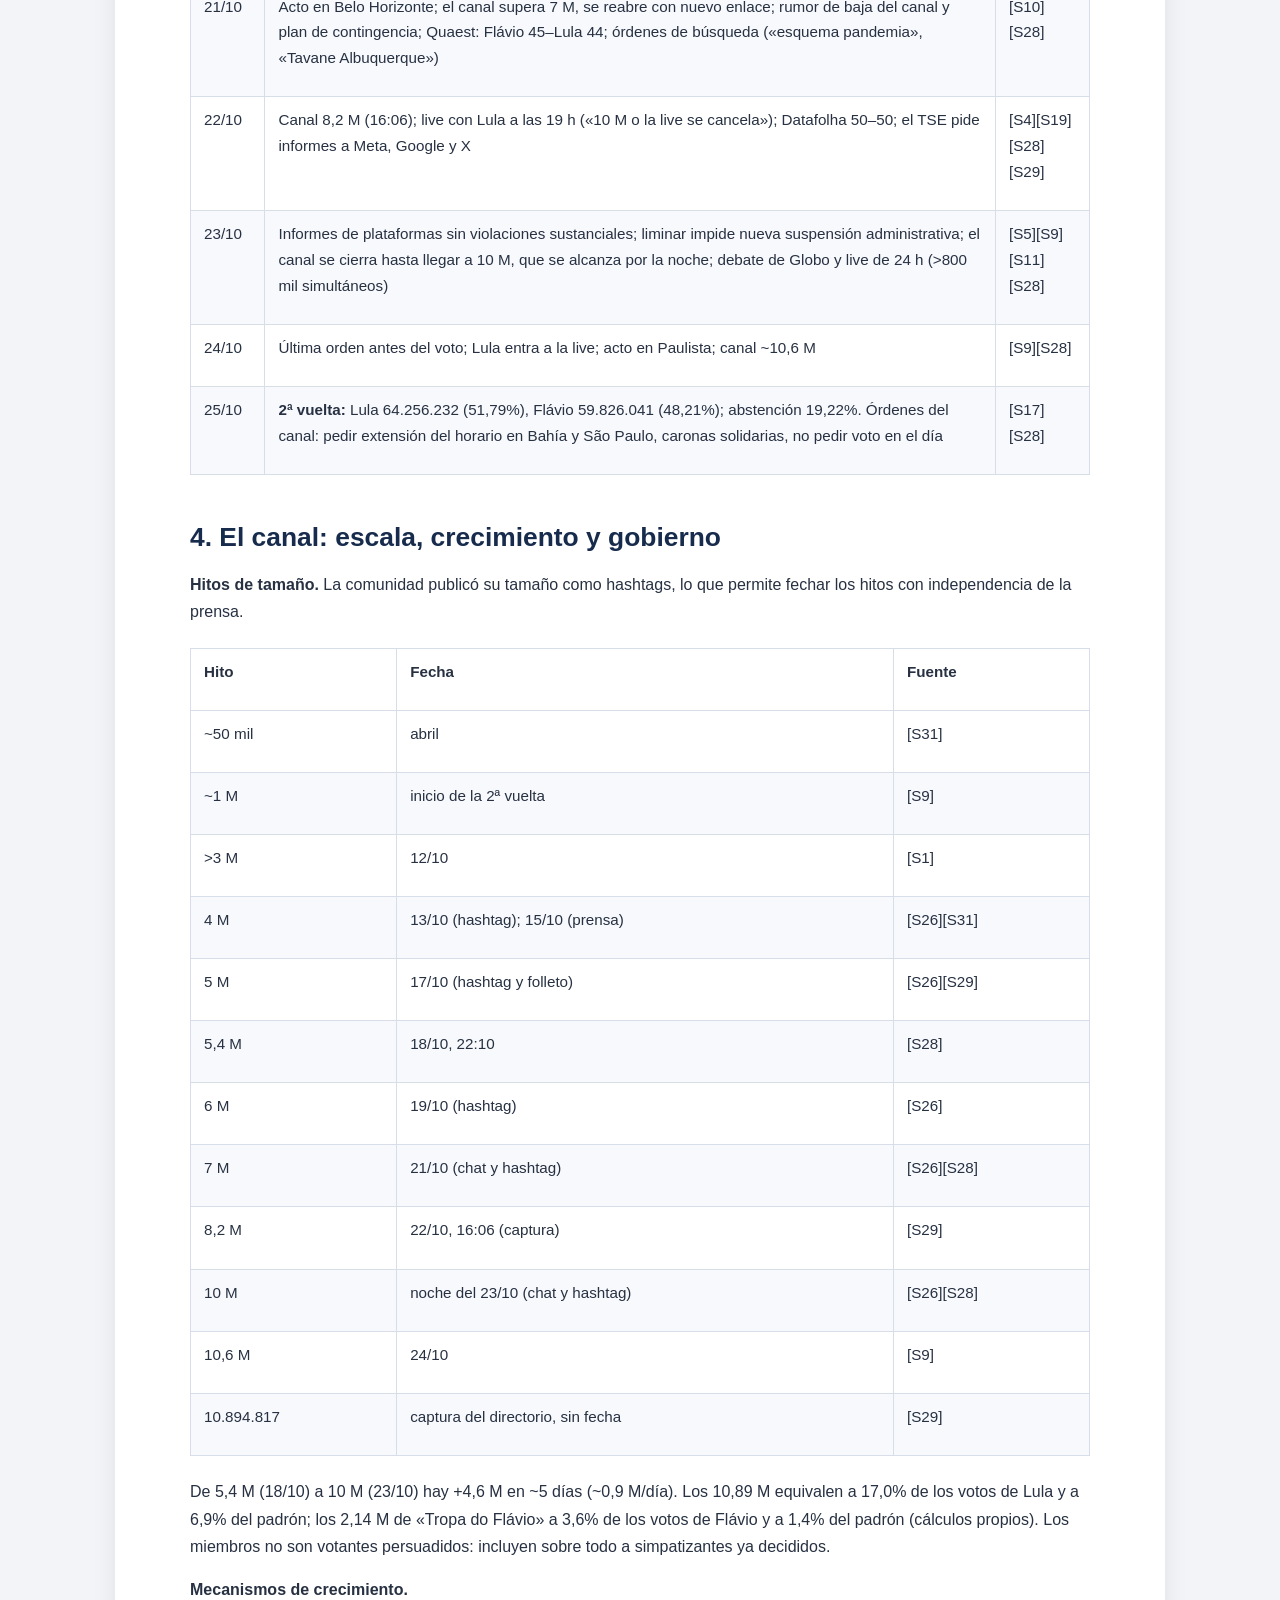
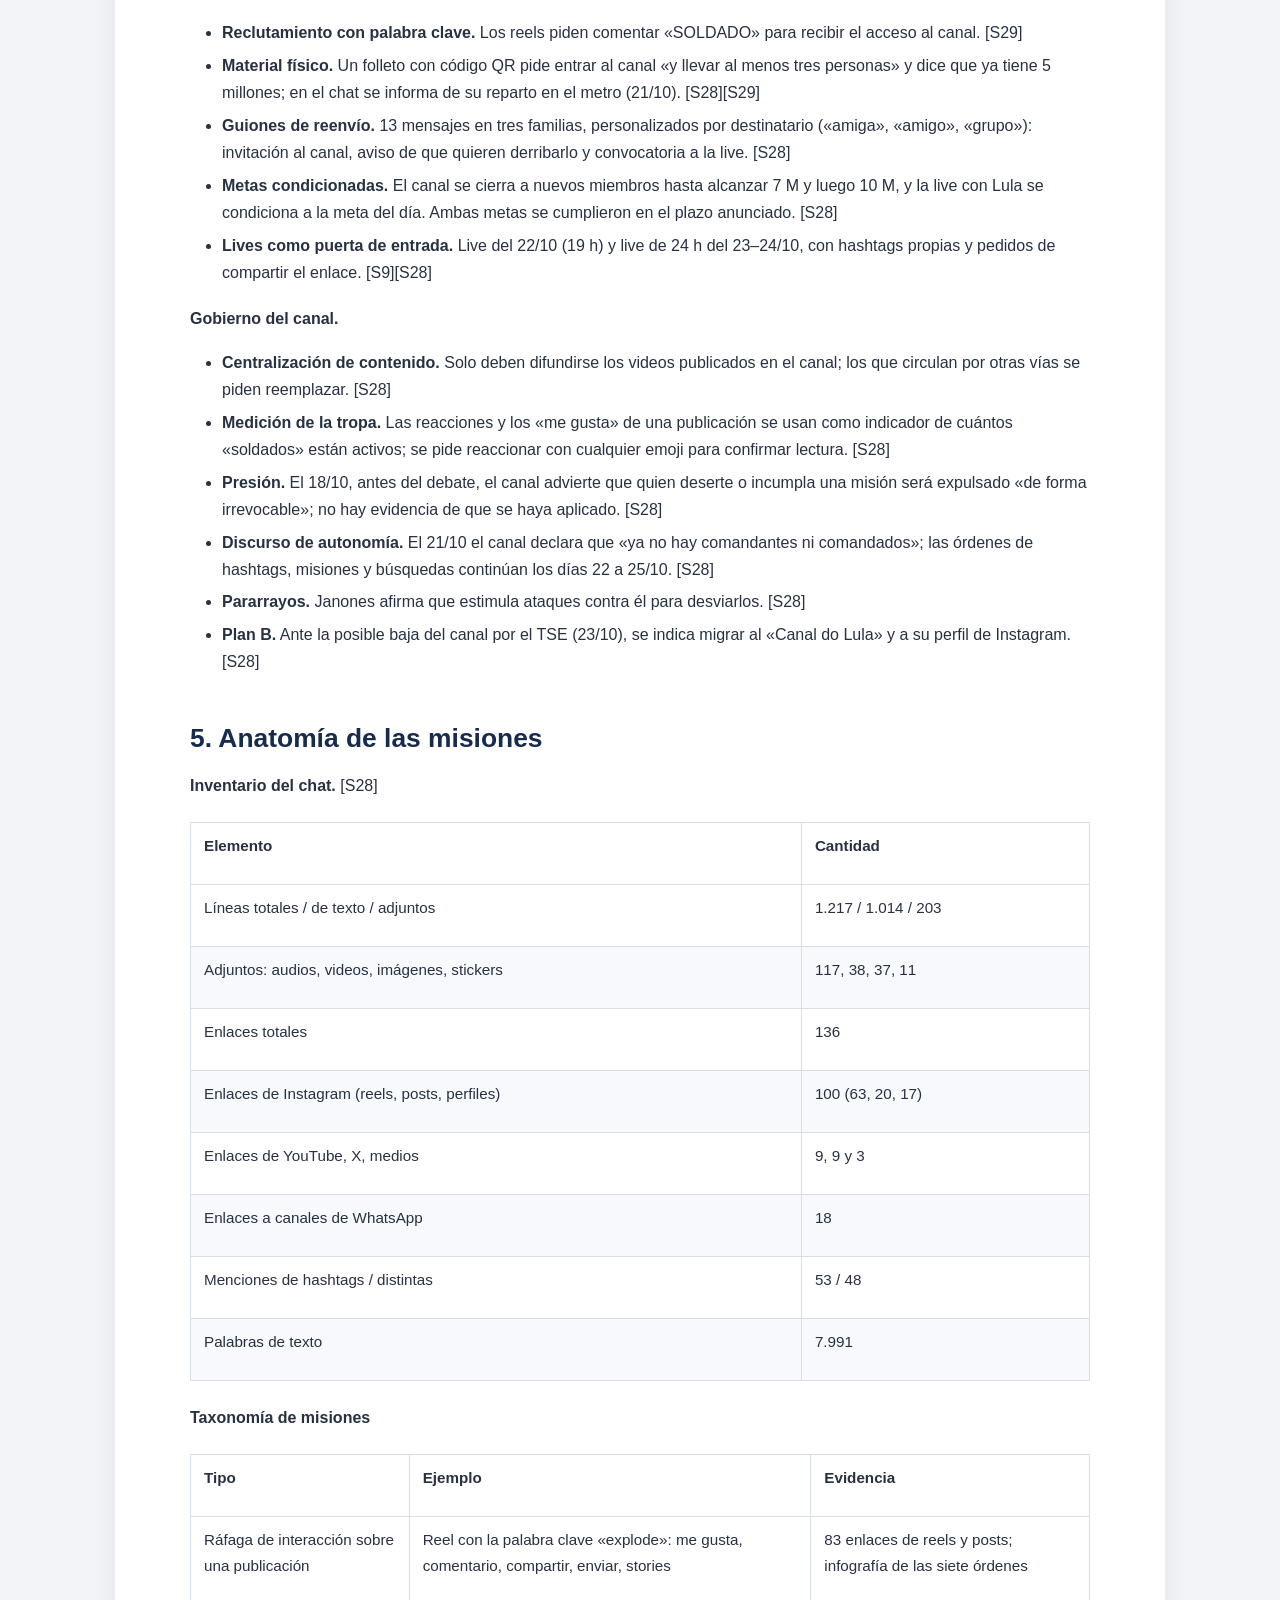
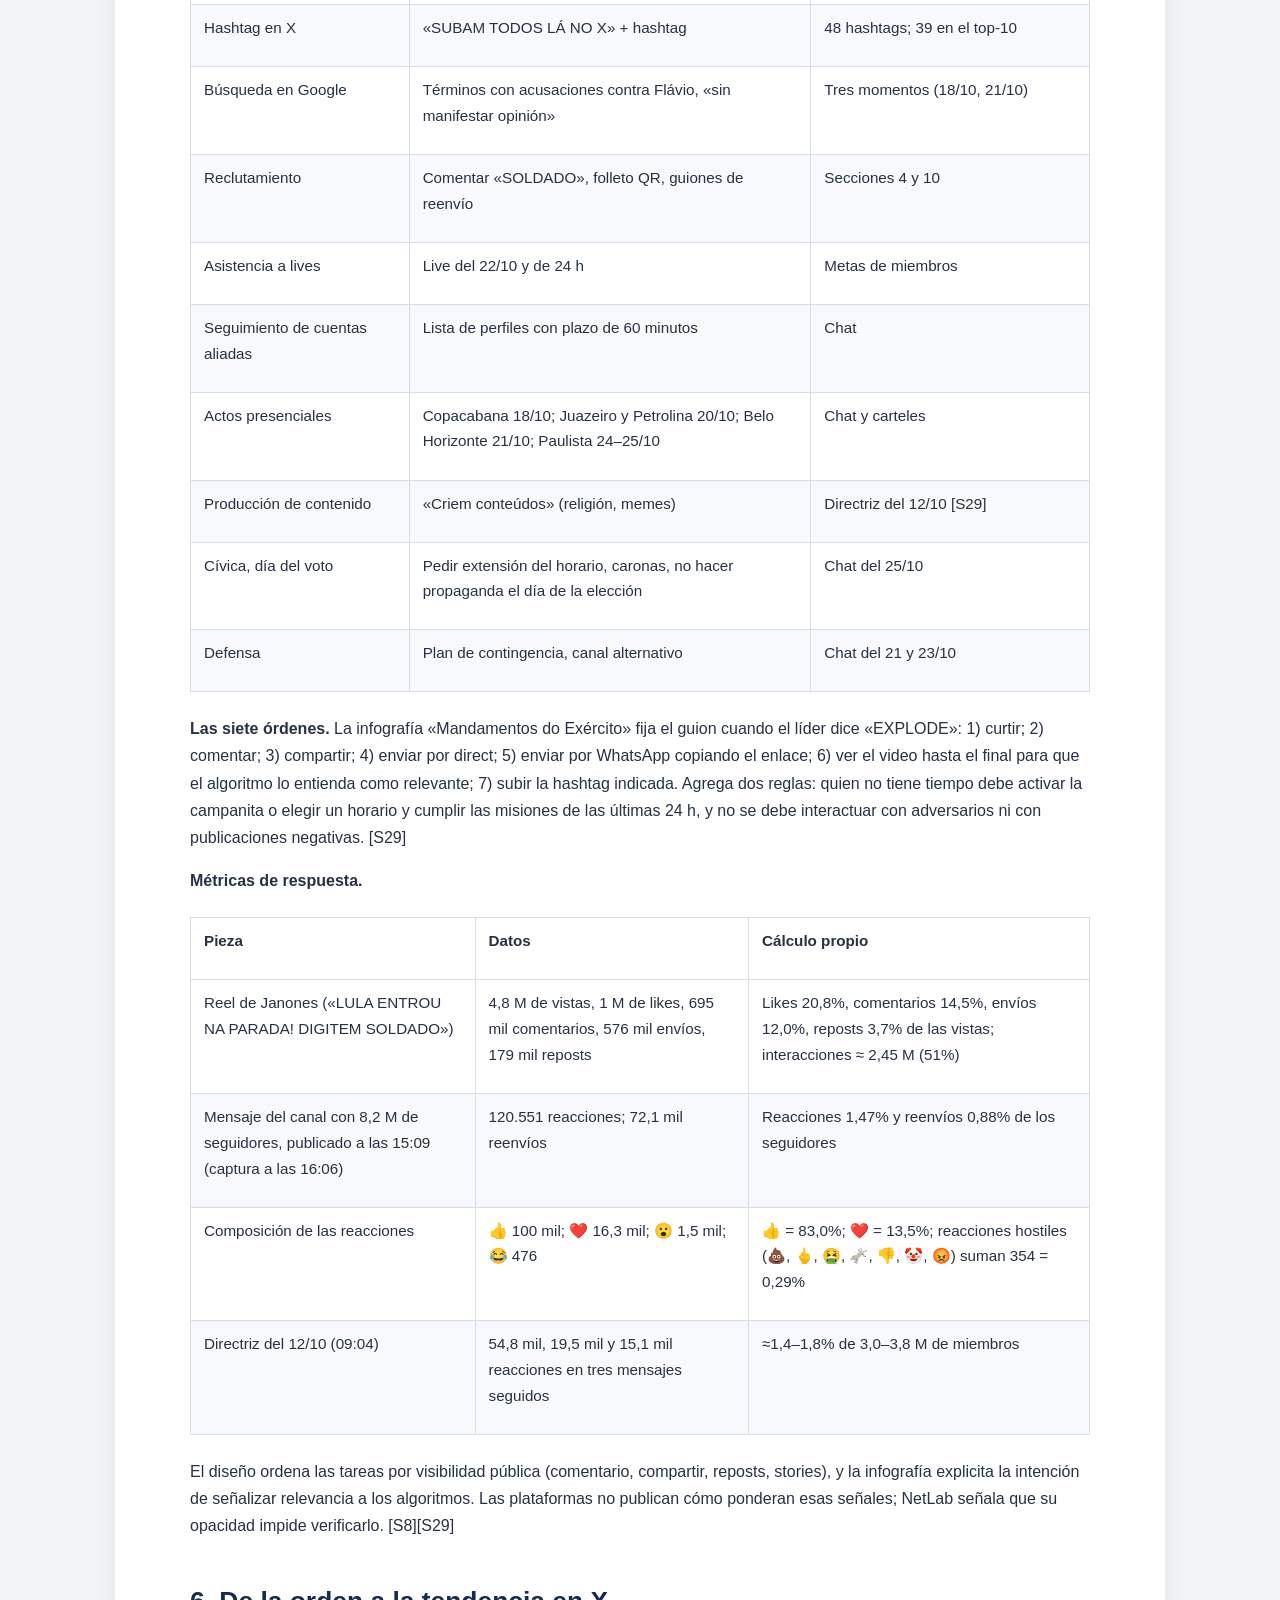
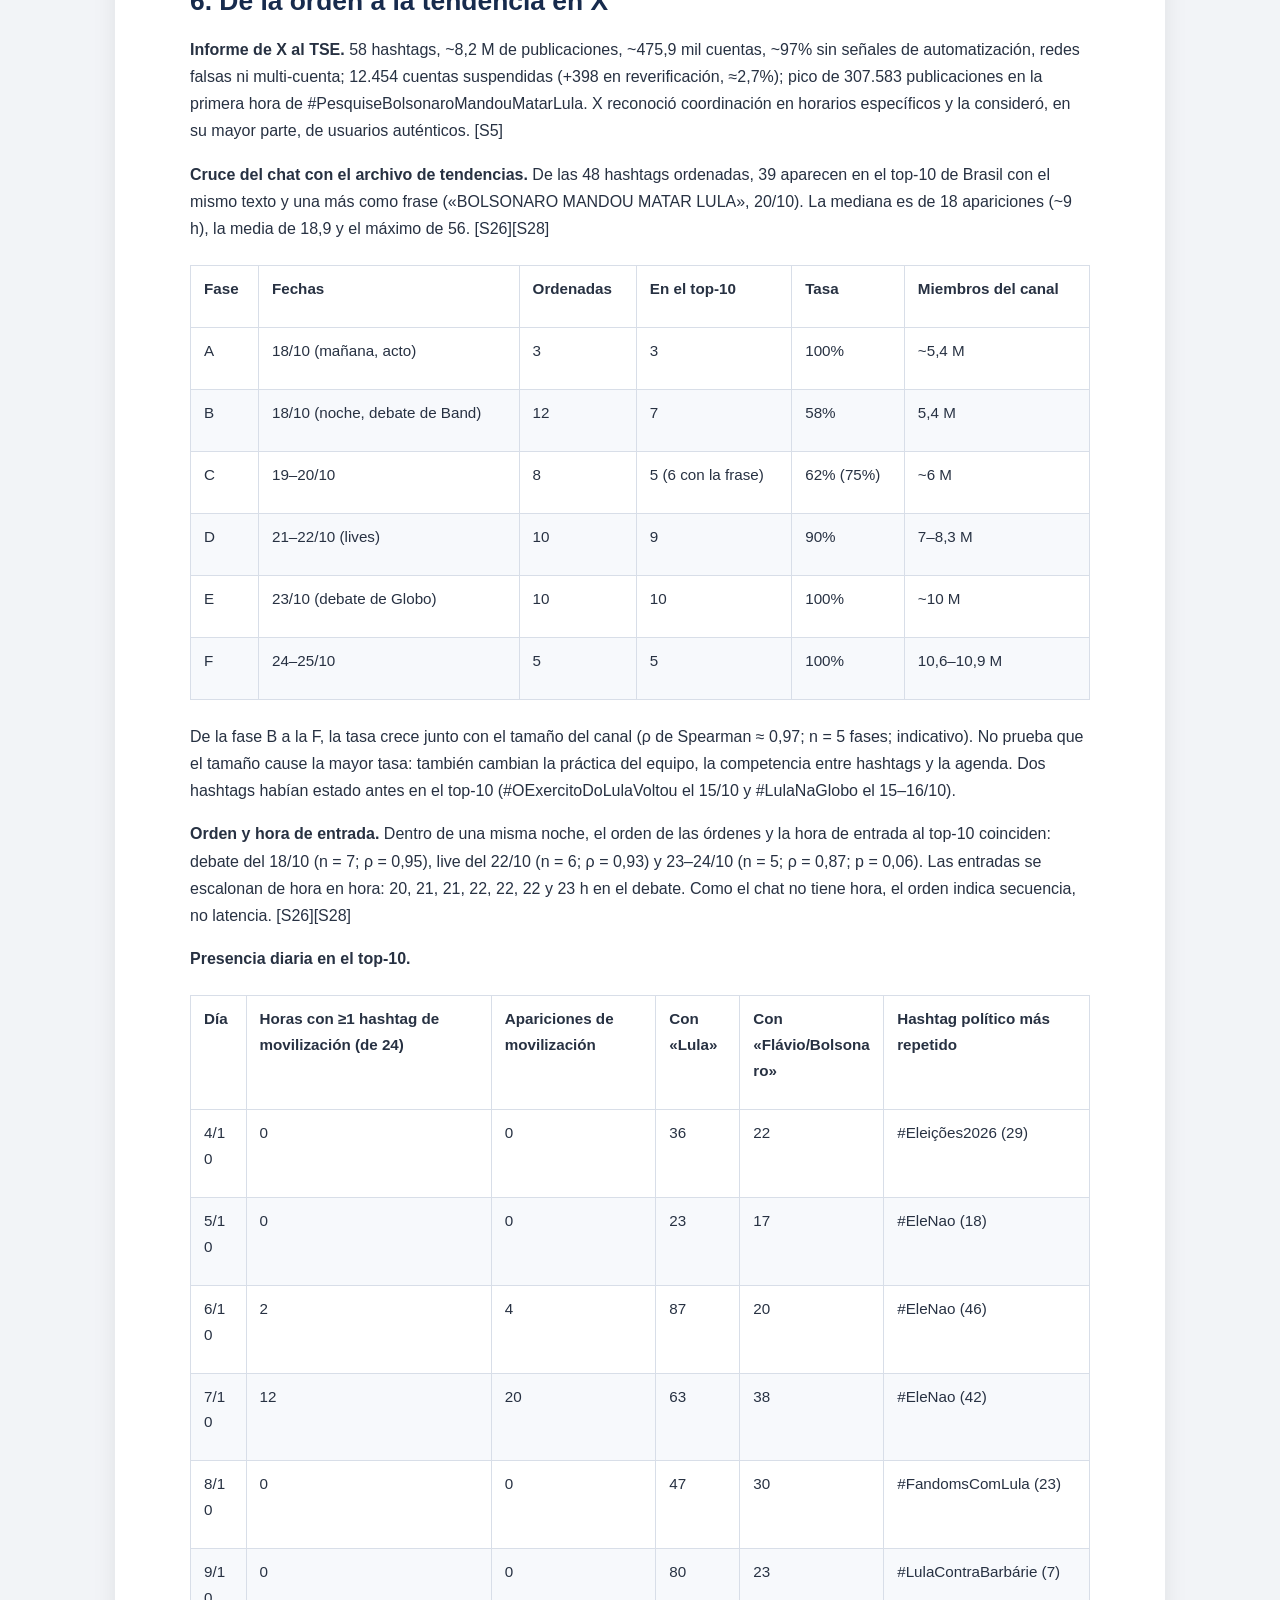
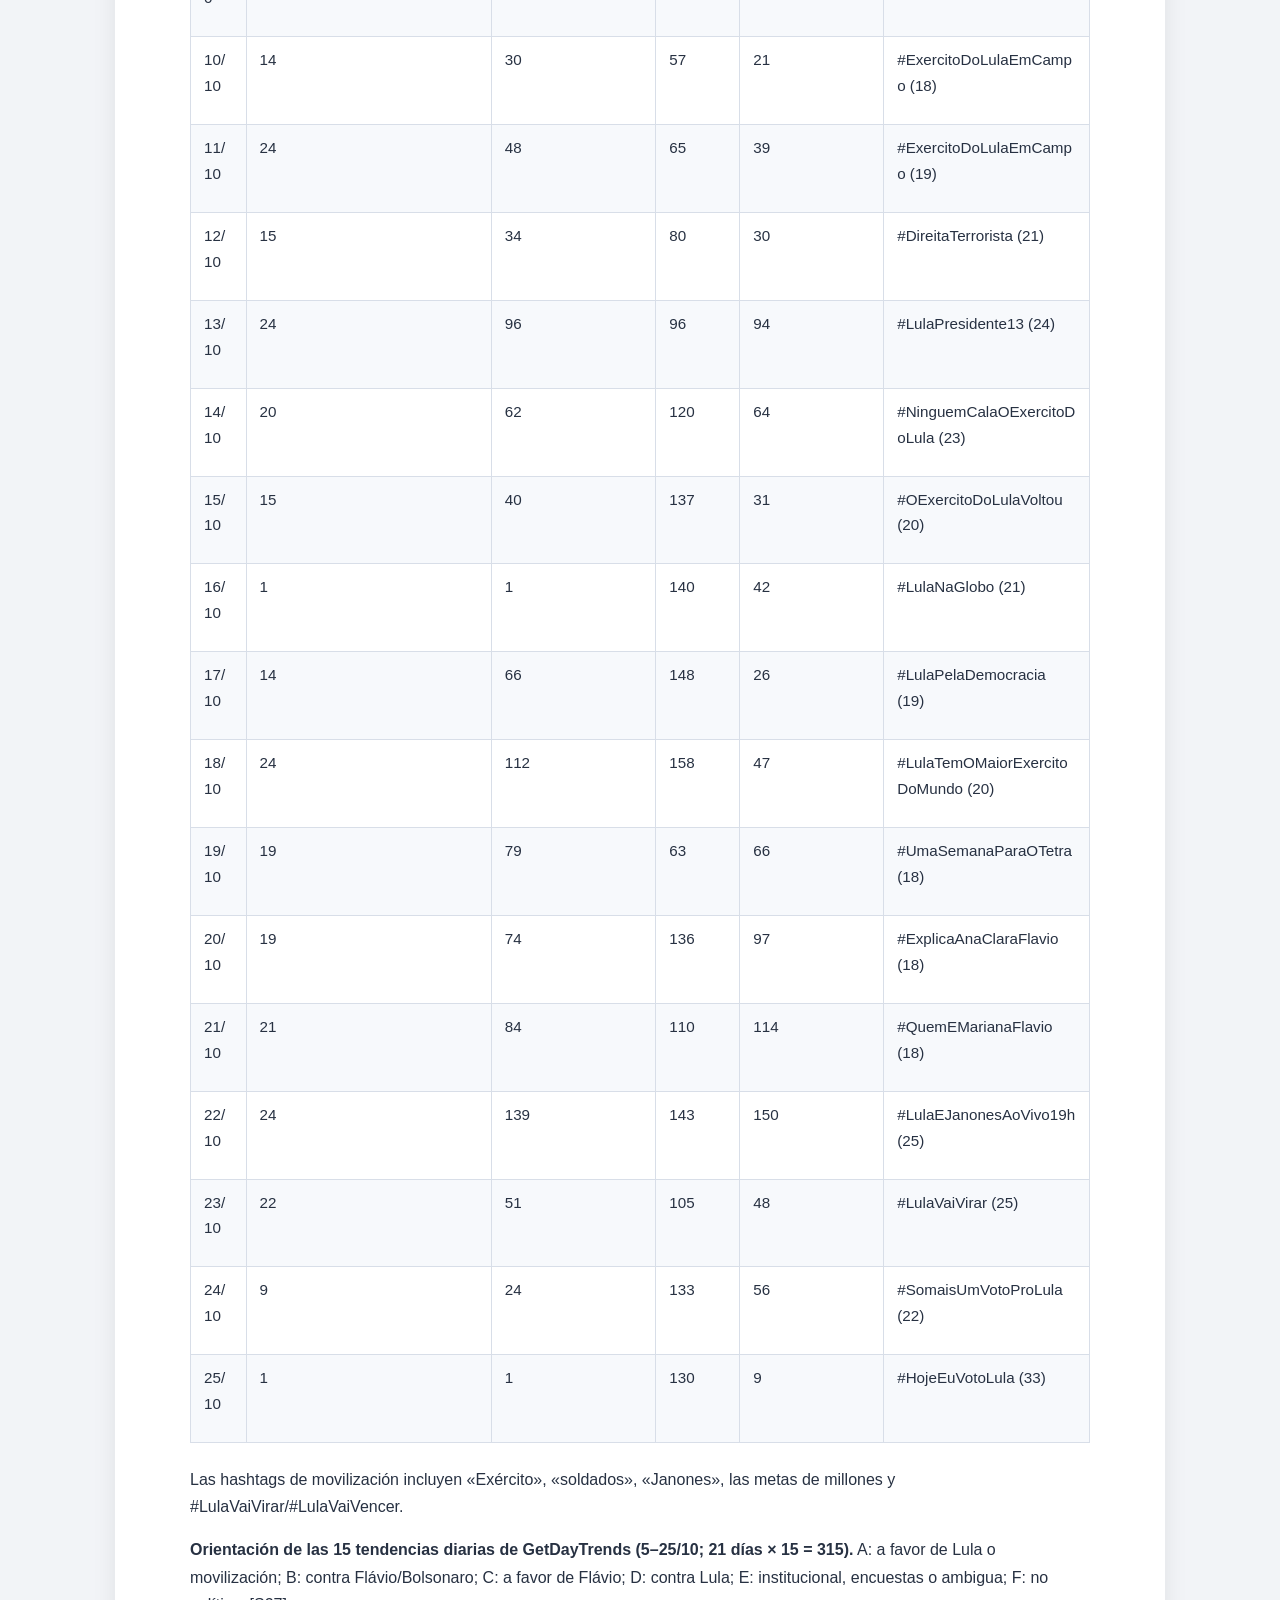
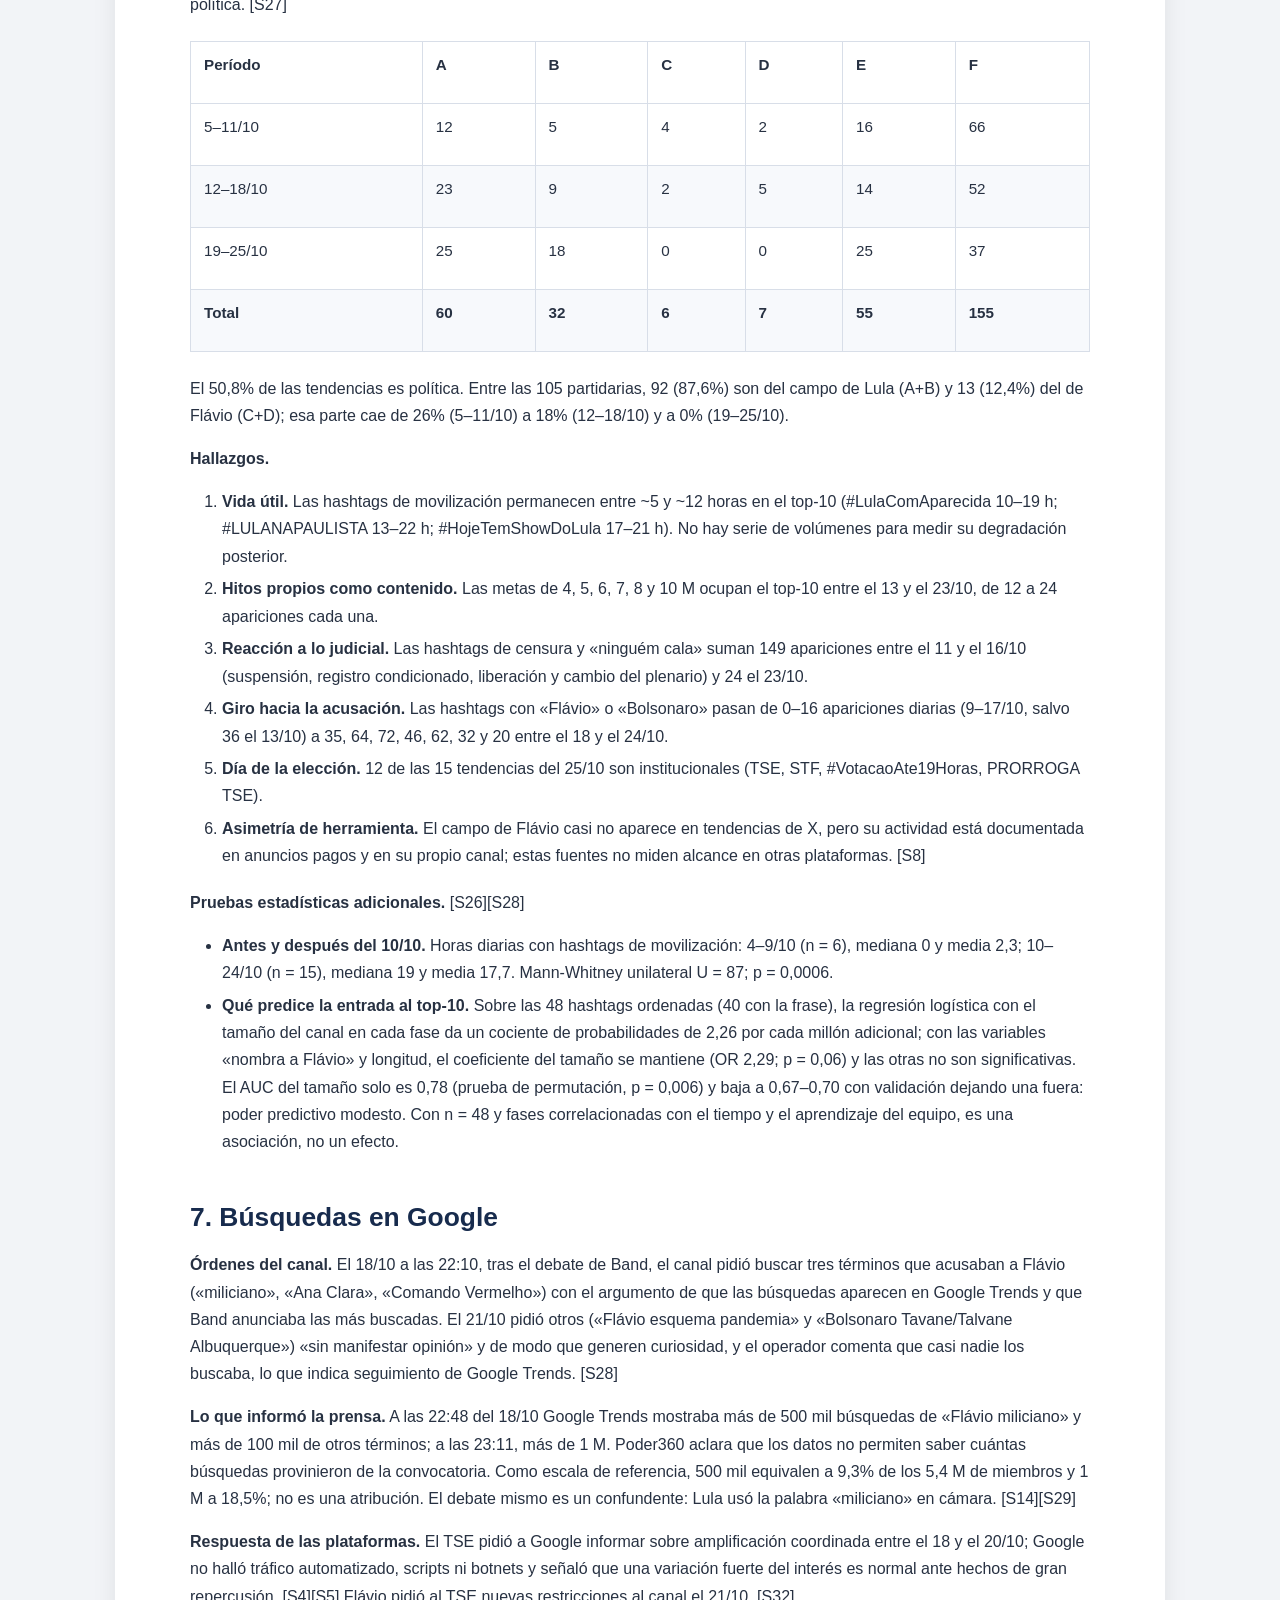
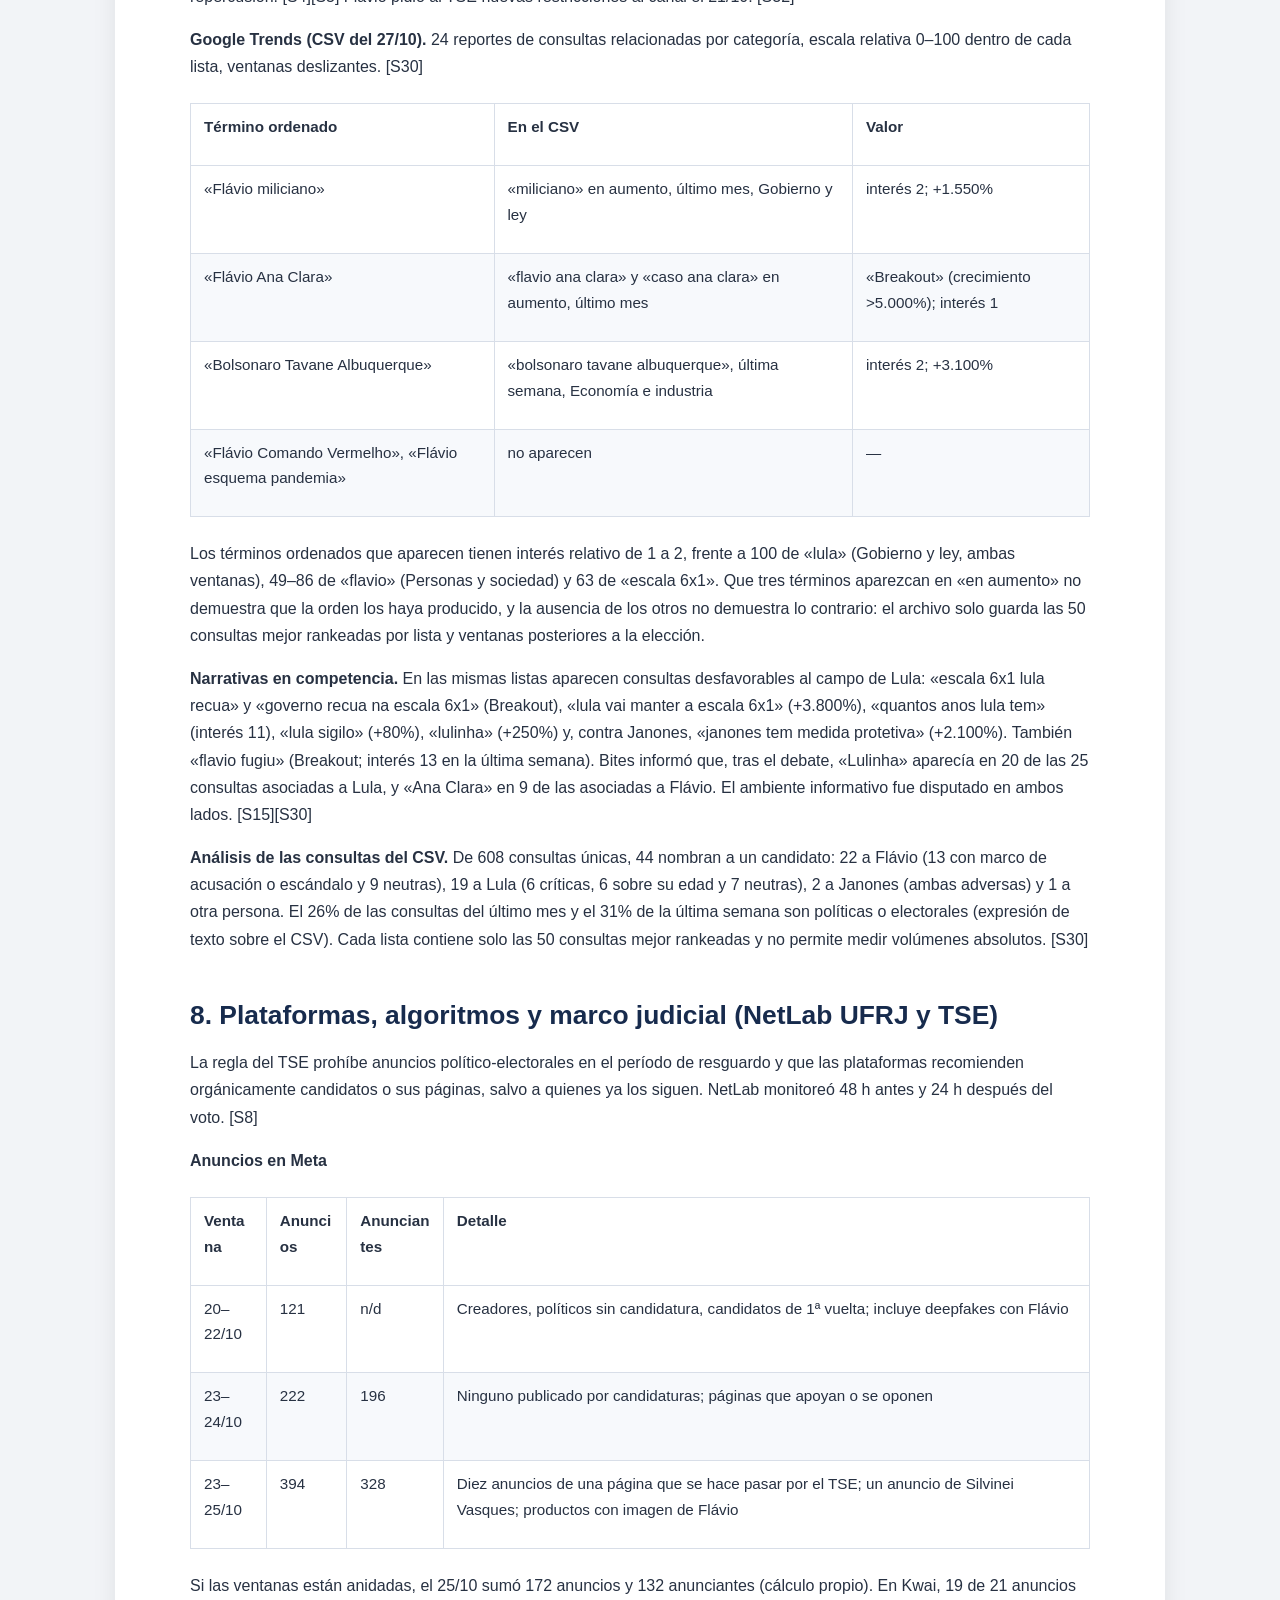
==== commit b2c0cfe1: "Reduce title superior margin" ====
--- a/index.html
+++ b/index.html
@@ -55,7 +55,11 @@
         /* ========================================
            TIPOGRAFÍA Y CONTENIDO
         ======================================== */
-        
+
+        .document h1:first-child {
+            margin-top: 0.3em;
+        }
+                
         h1, h2, h3, h4 {
             color: #172b4d;
             line-height: 1.3;
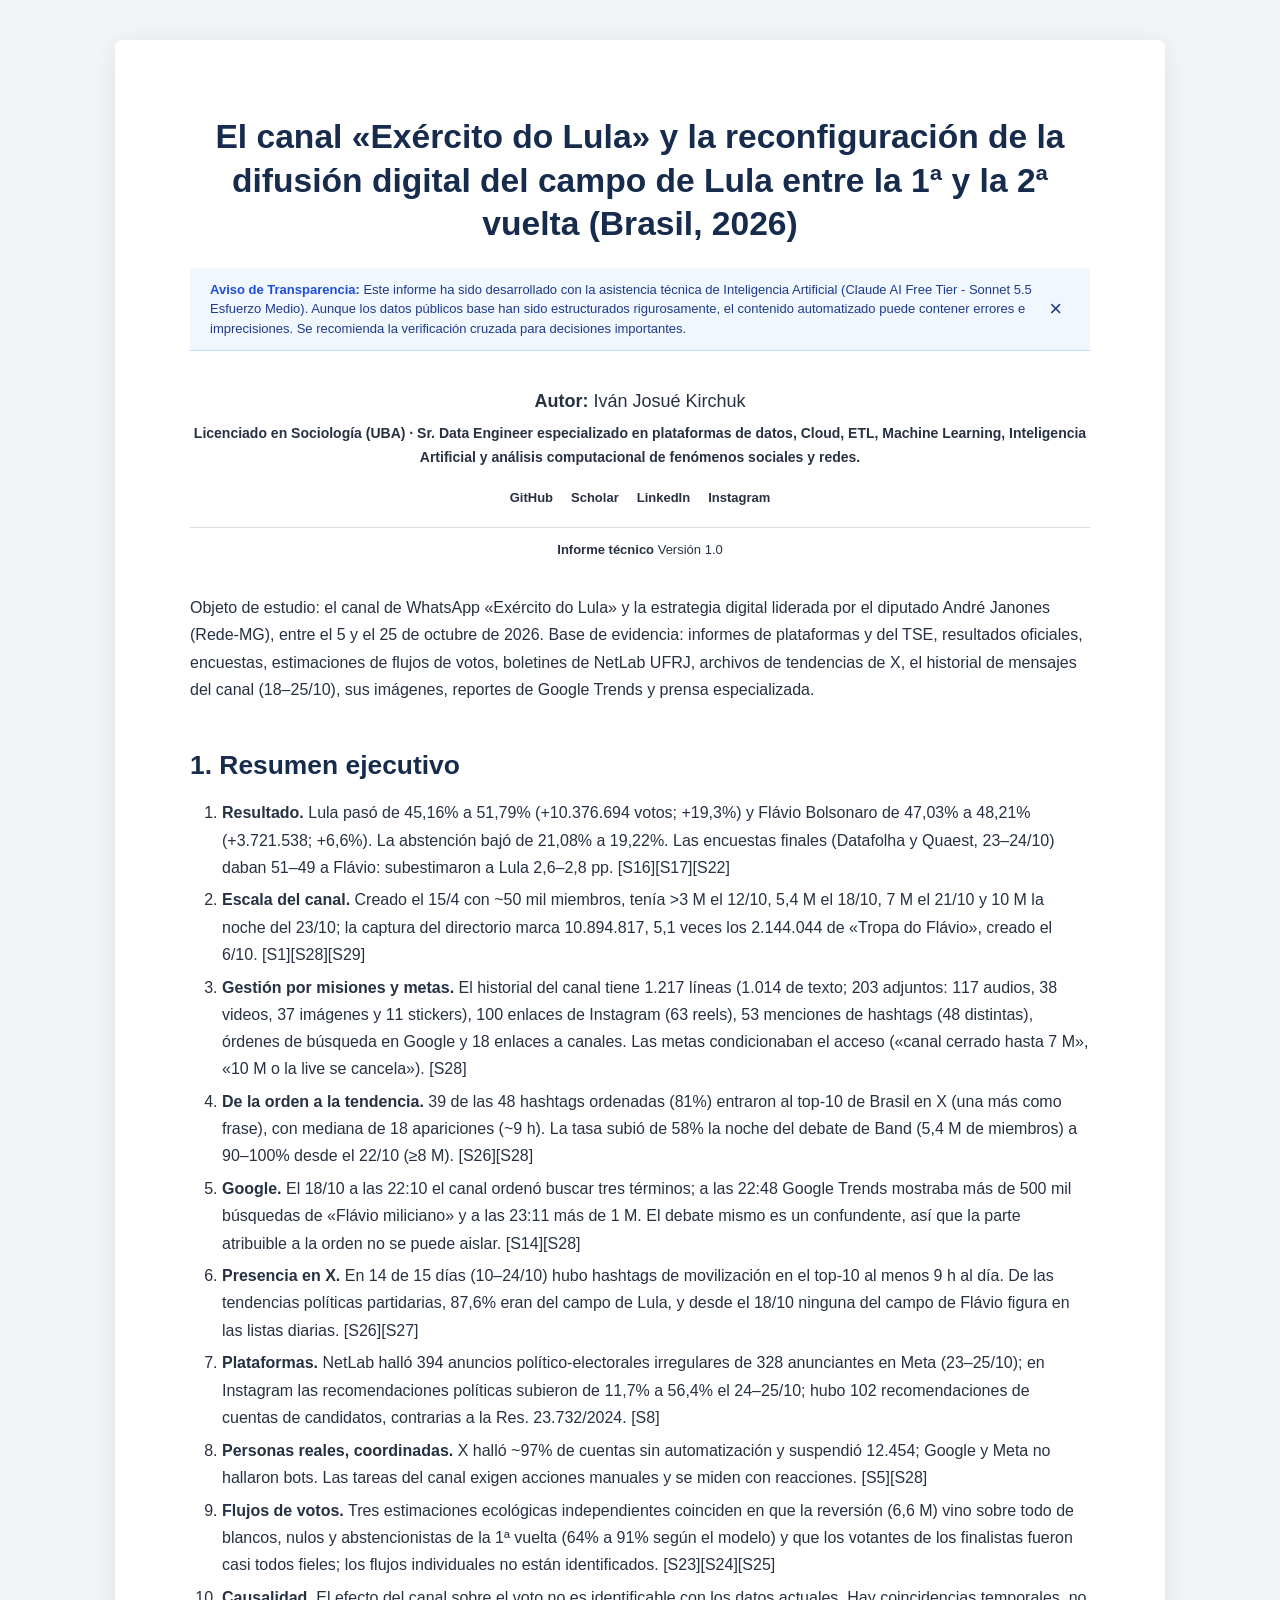
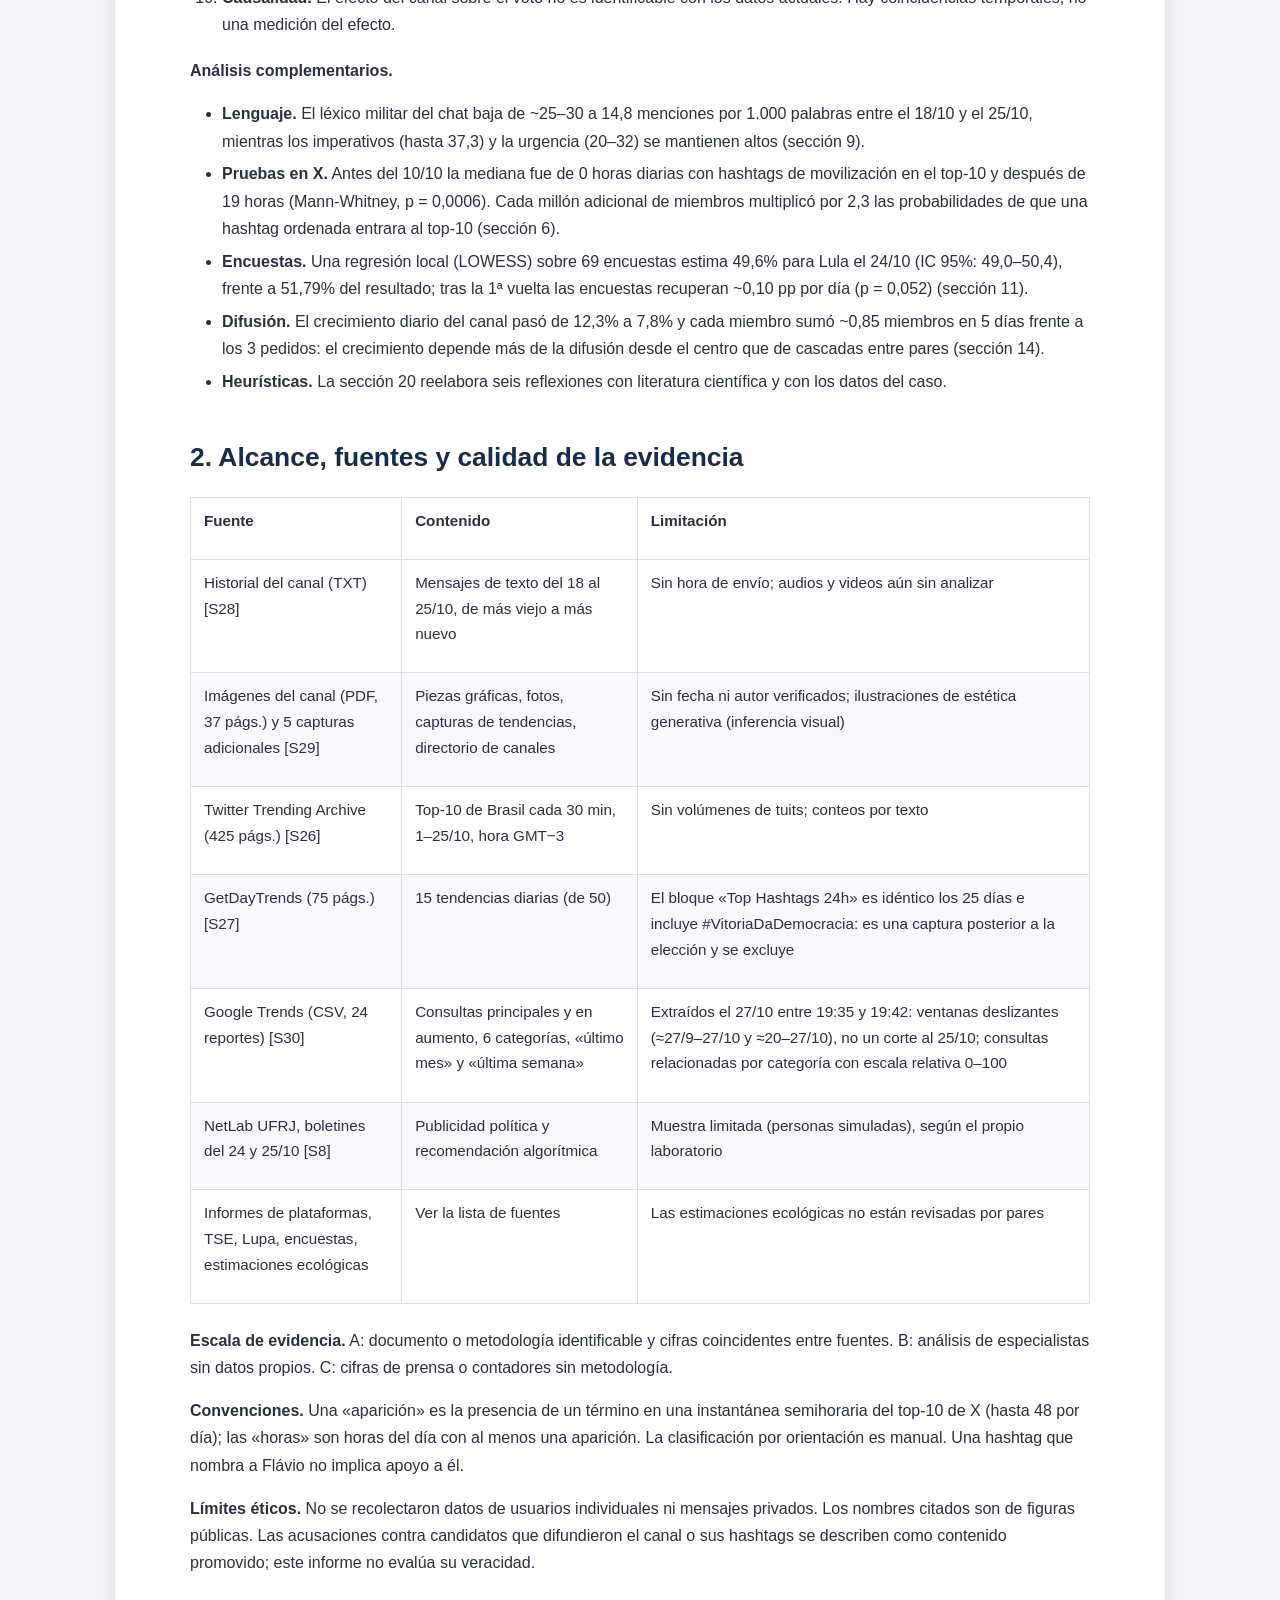
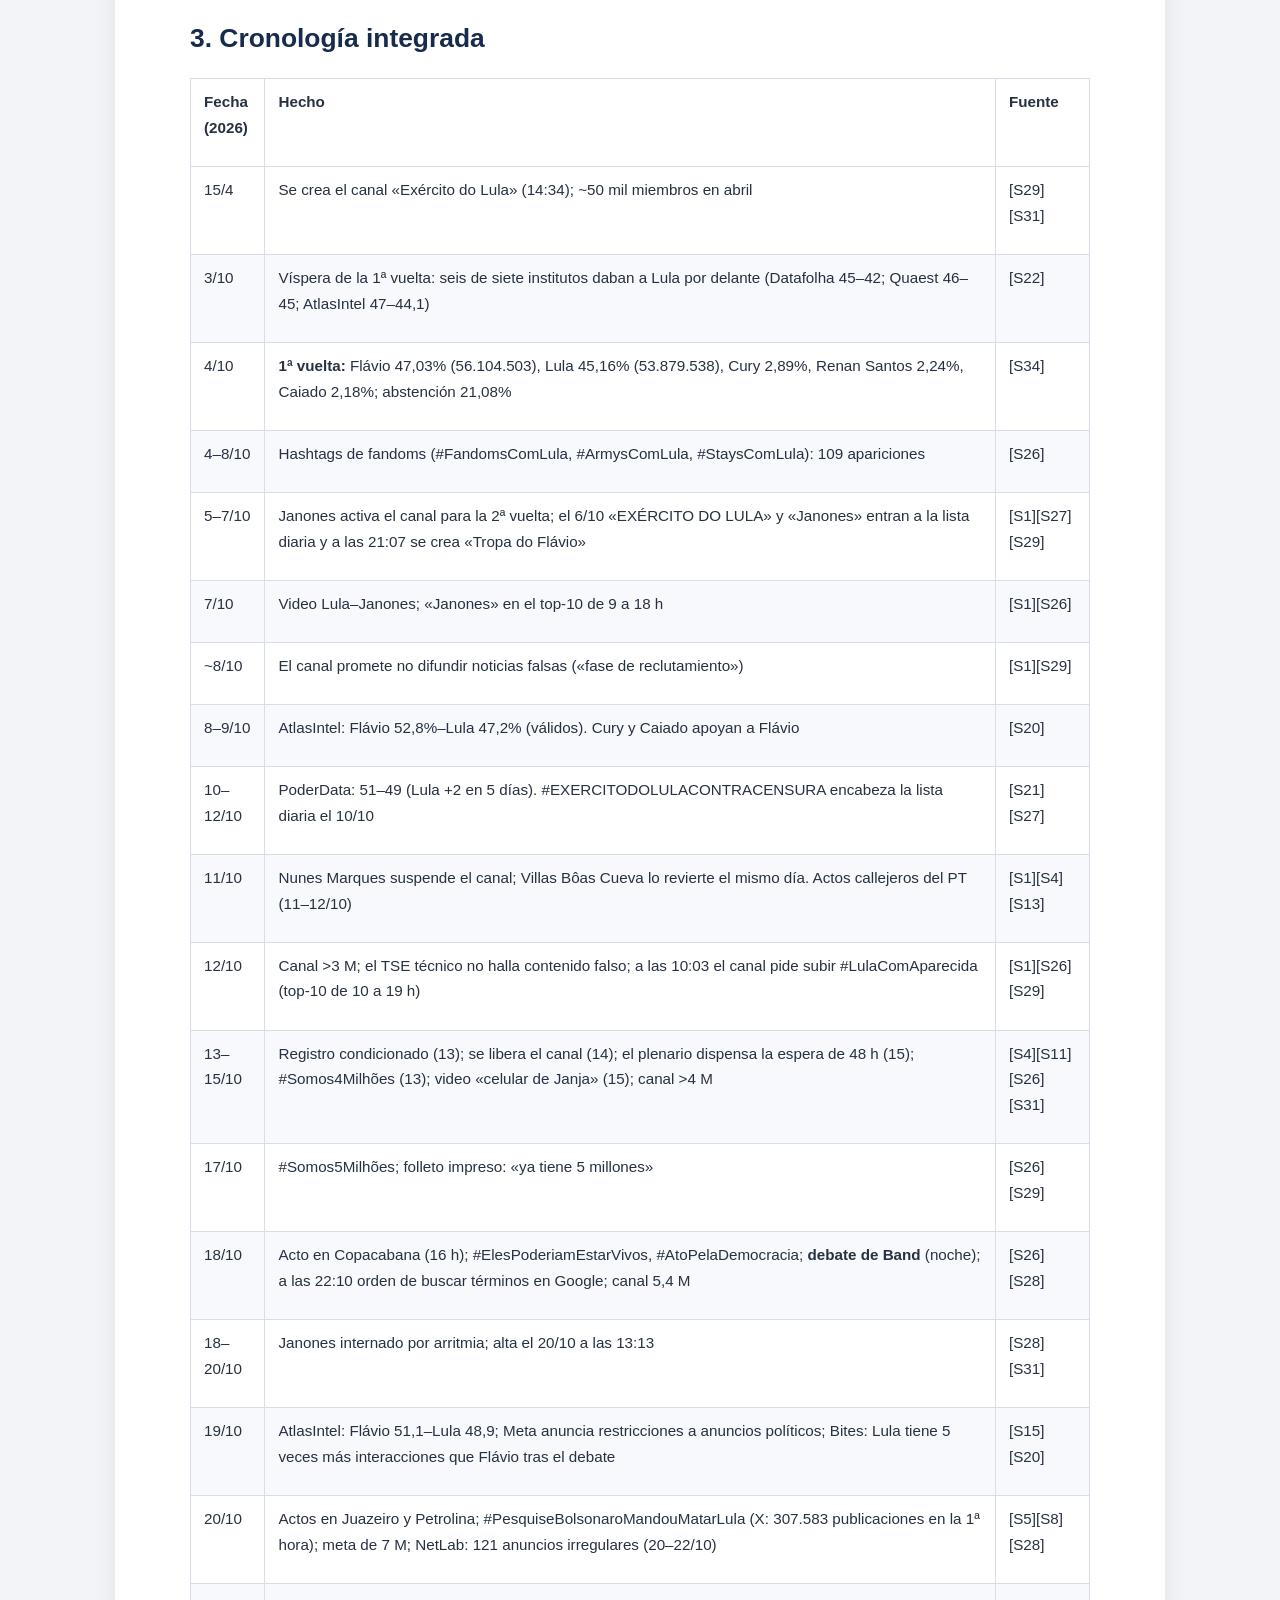
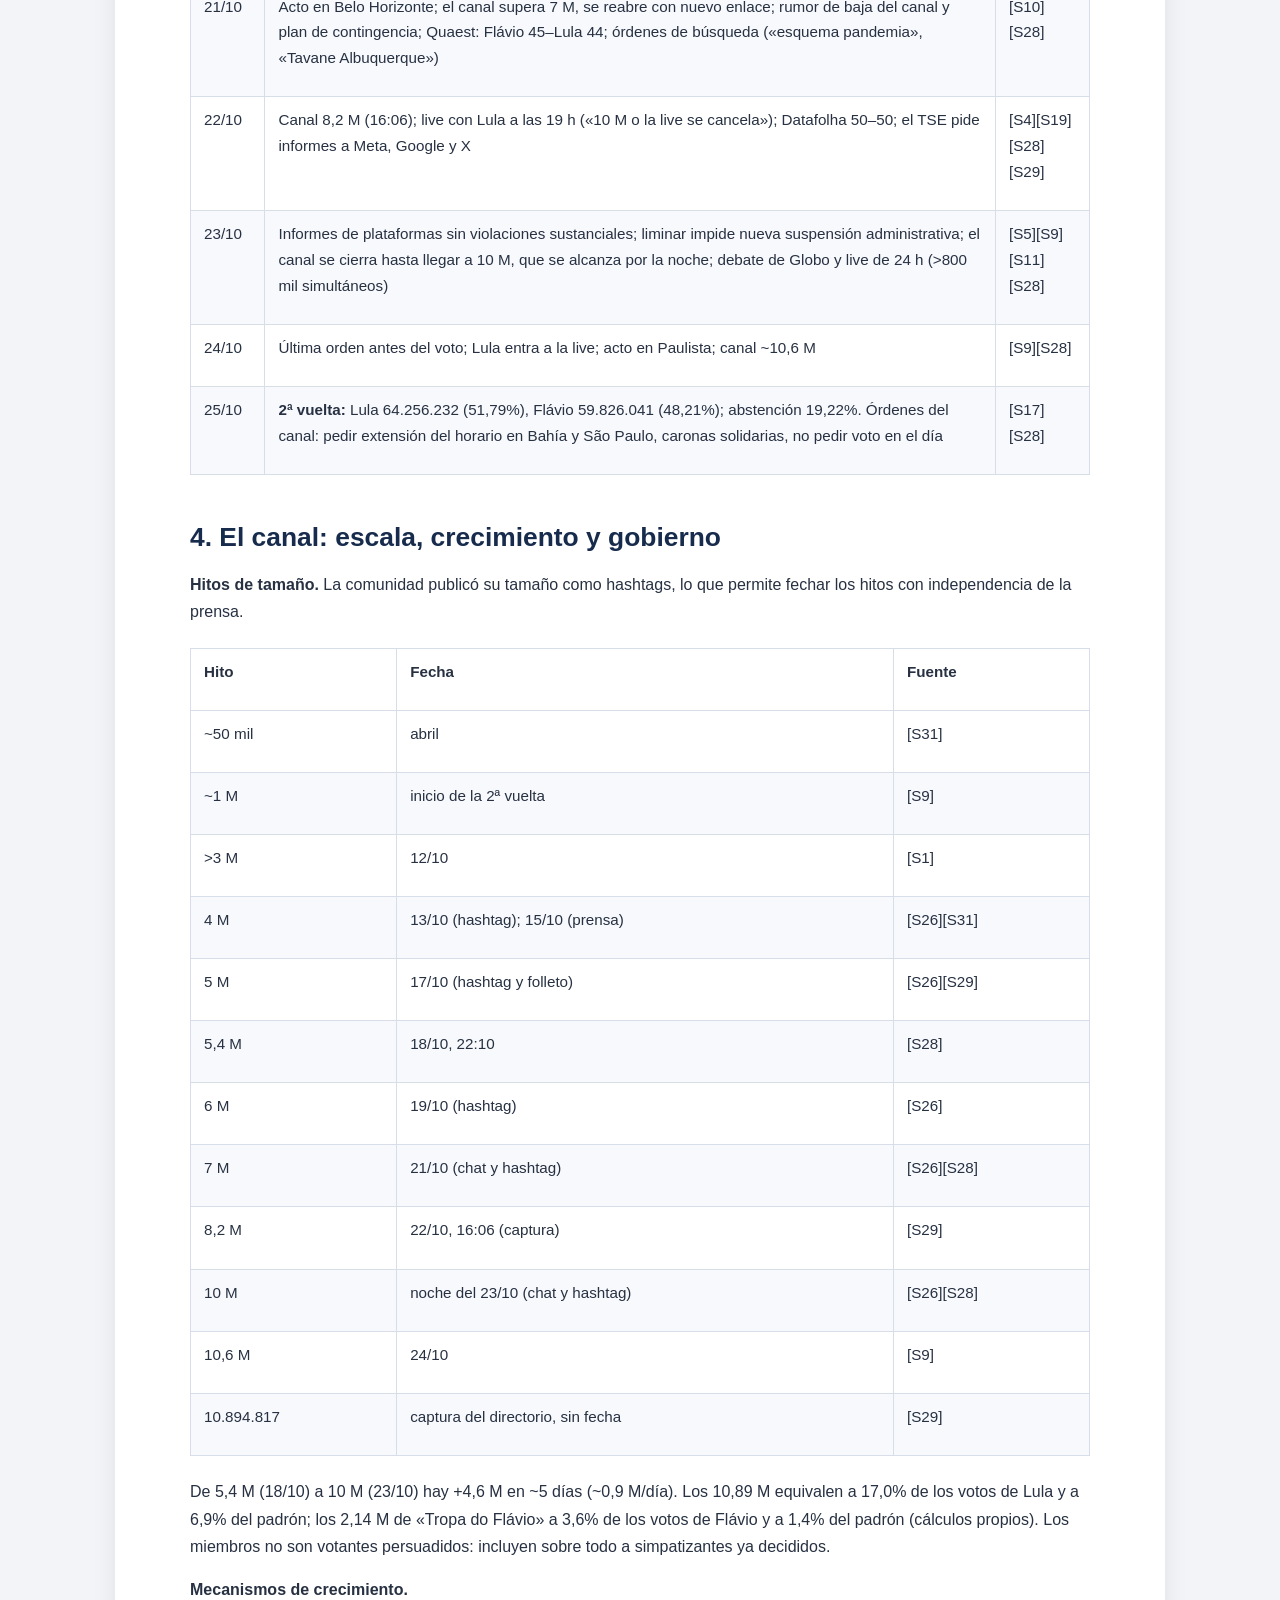
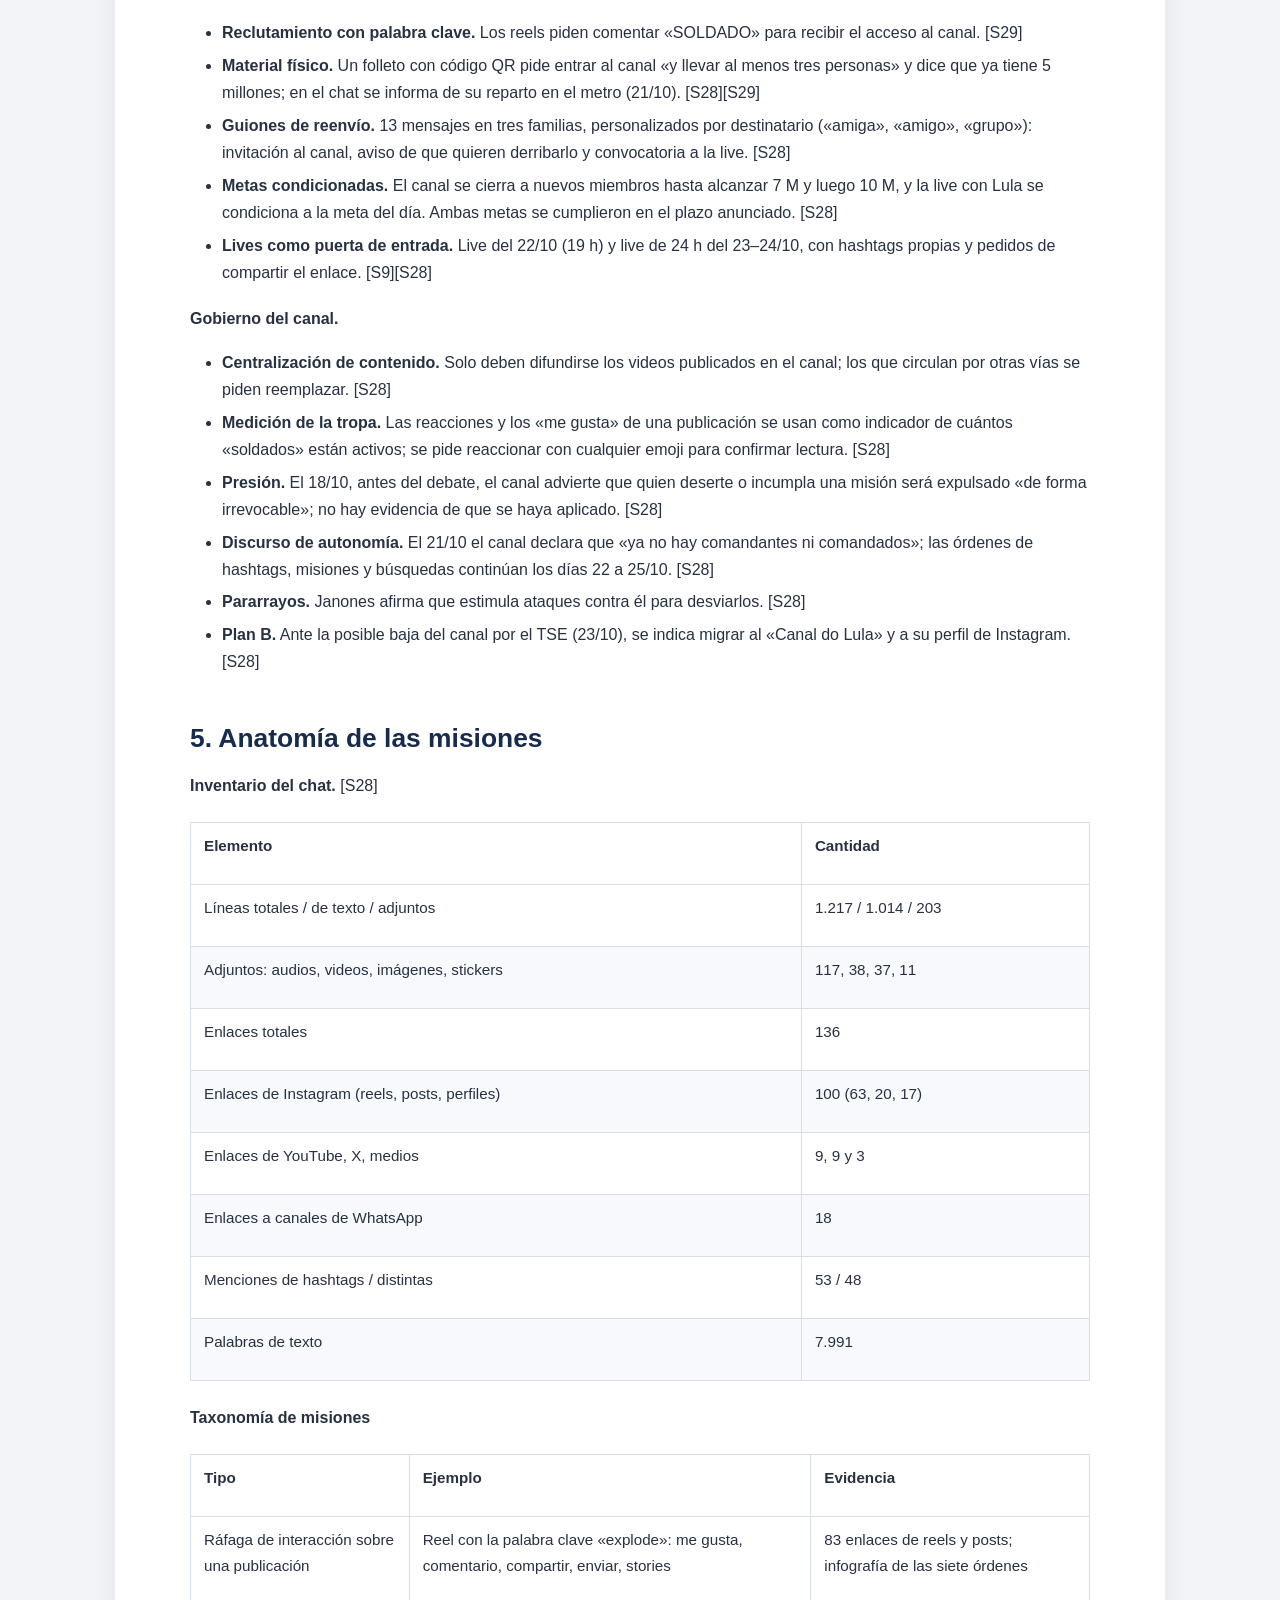
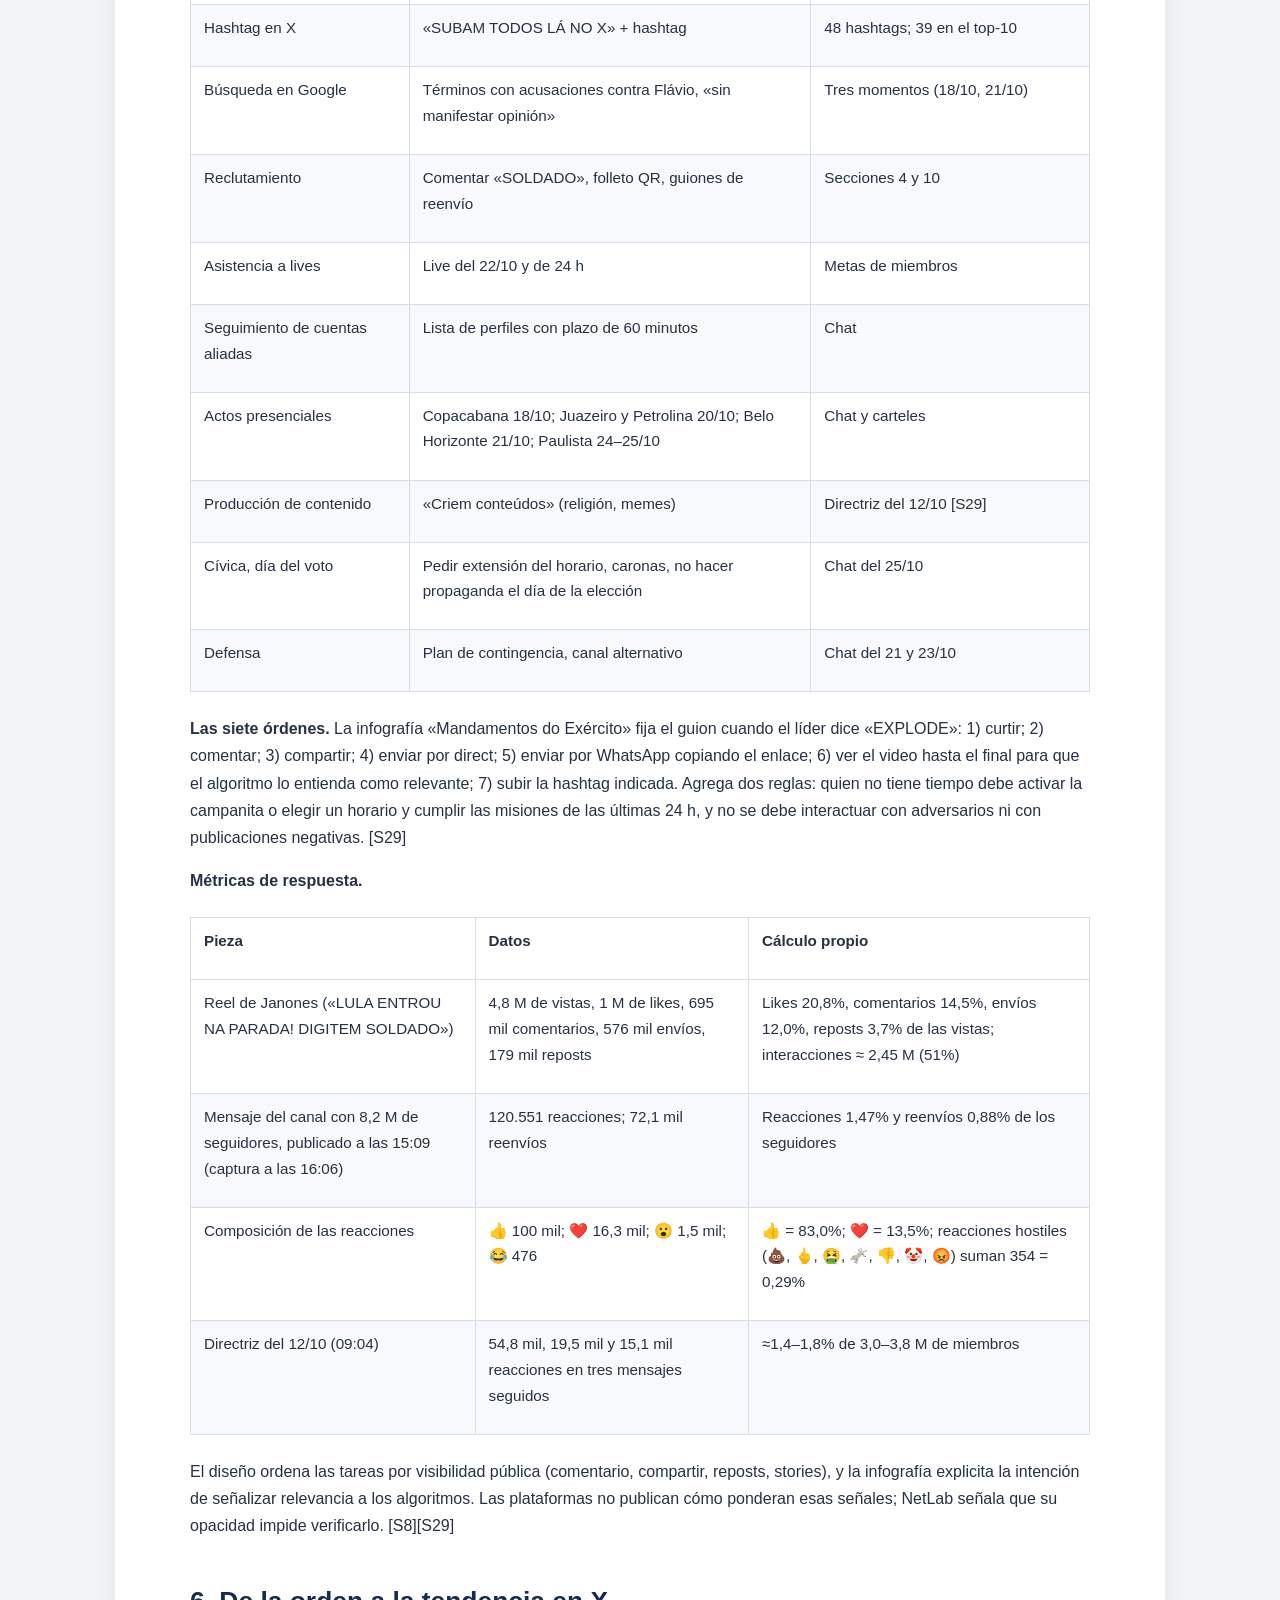
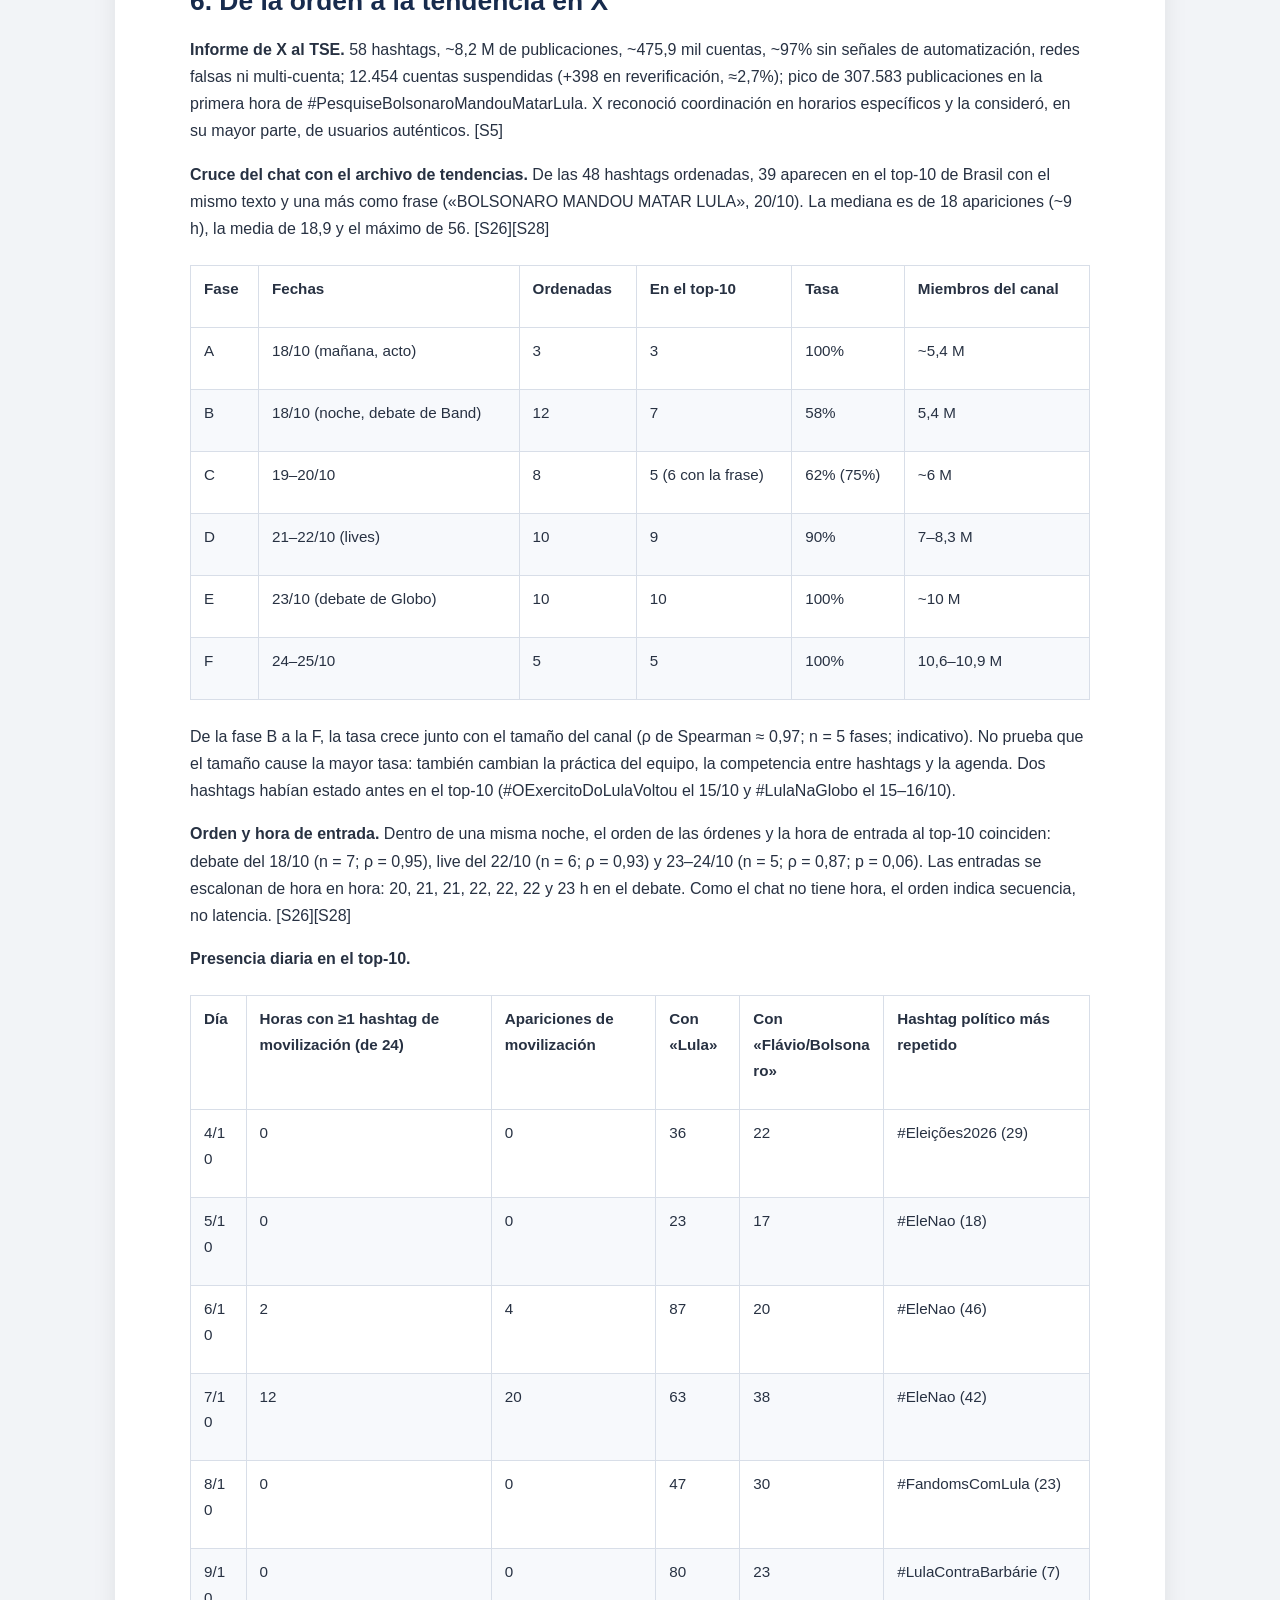
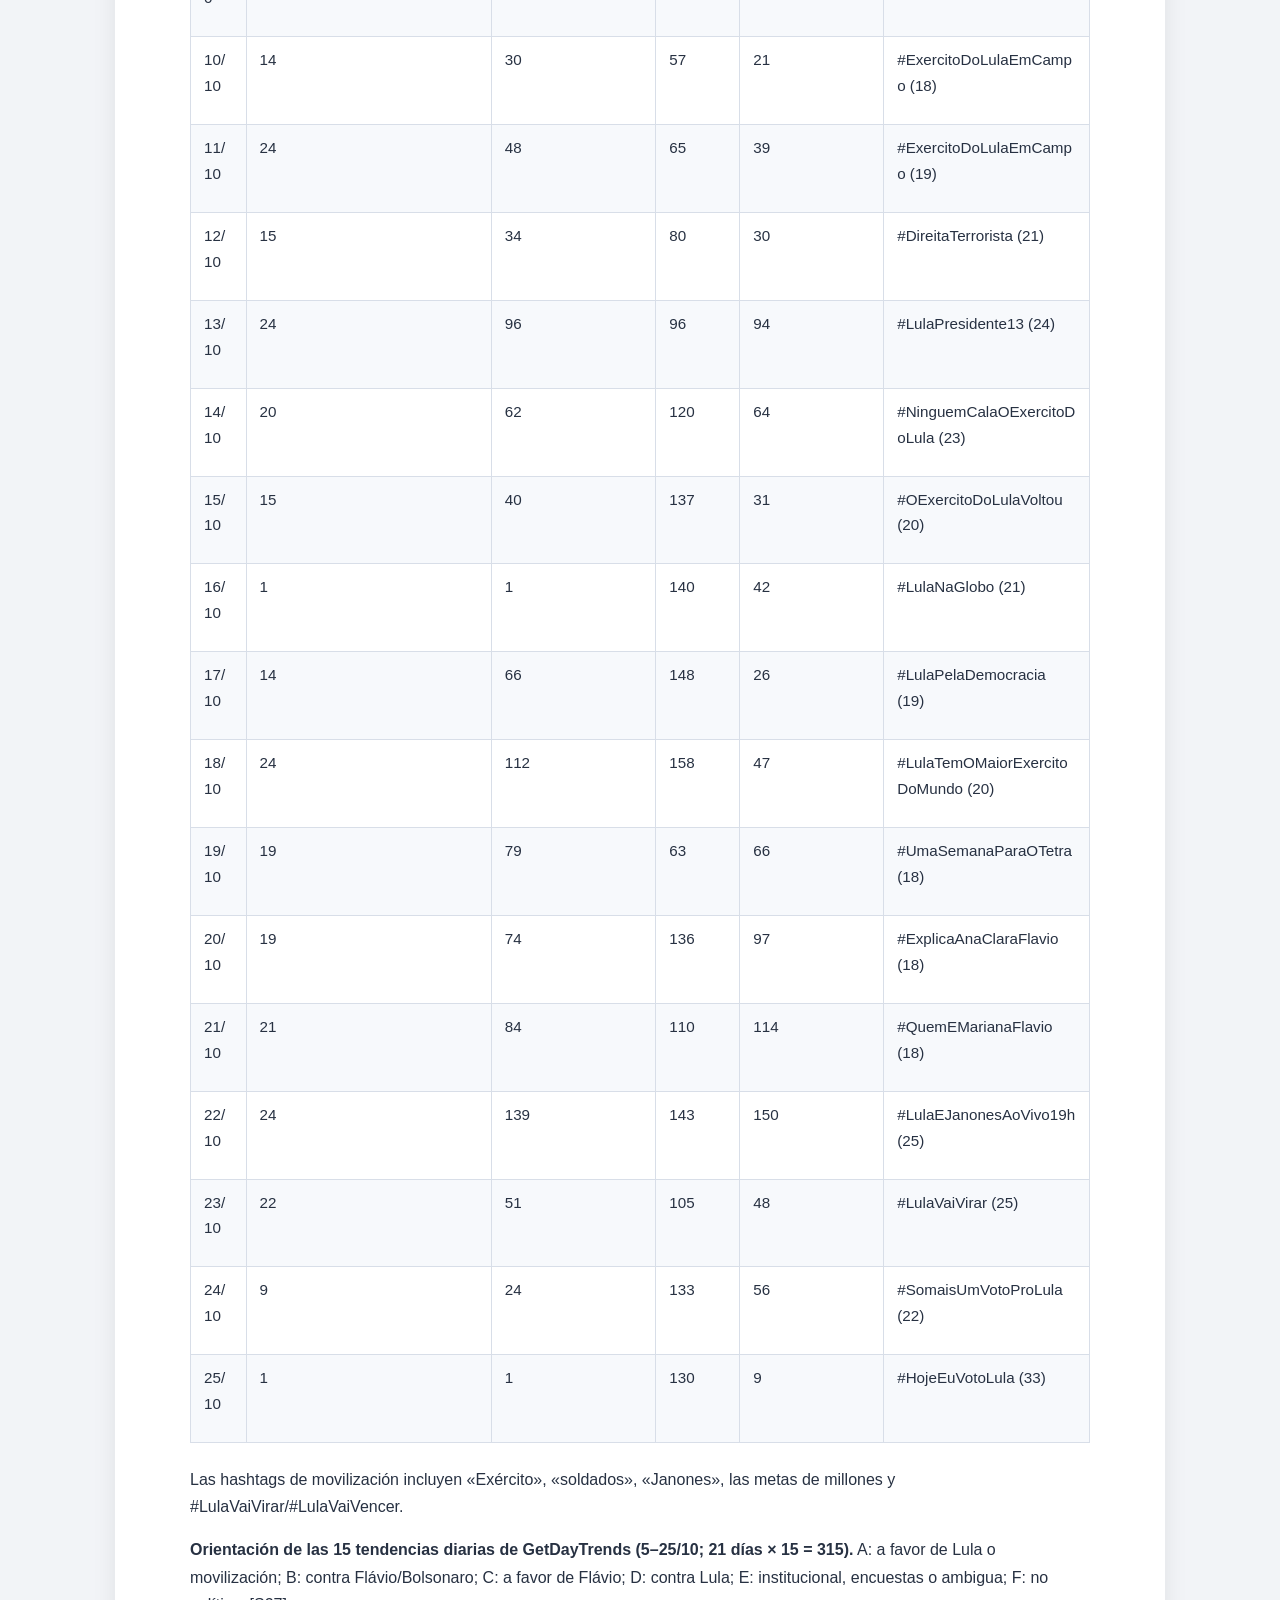
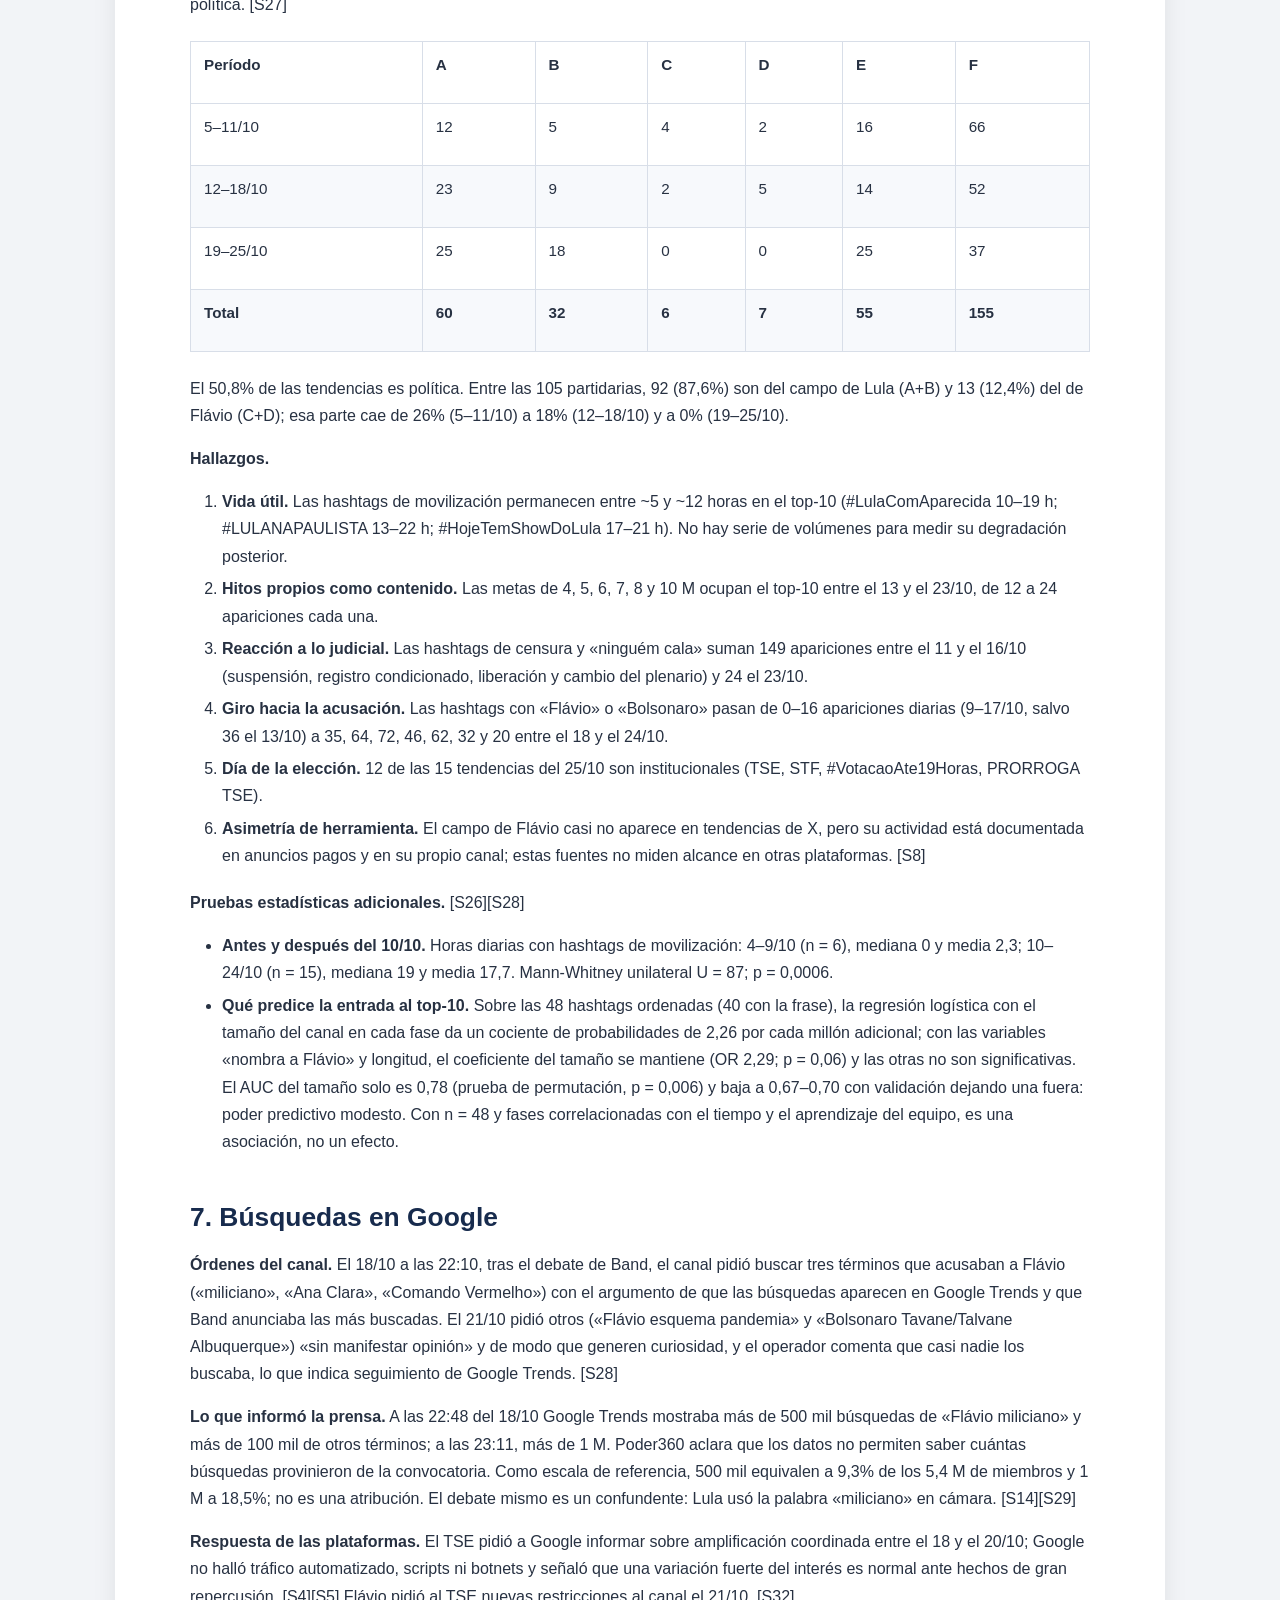
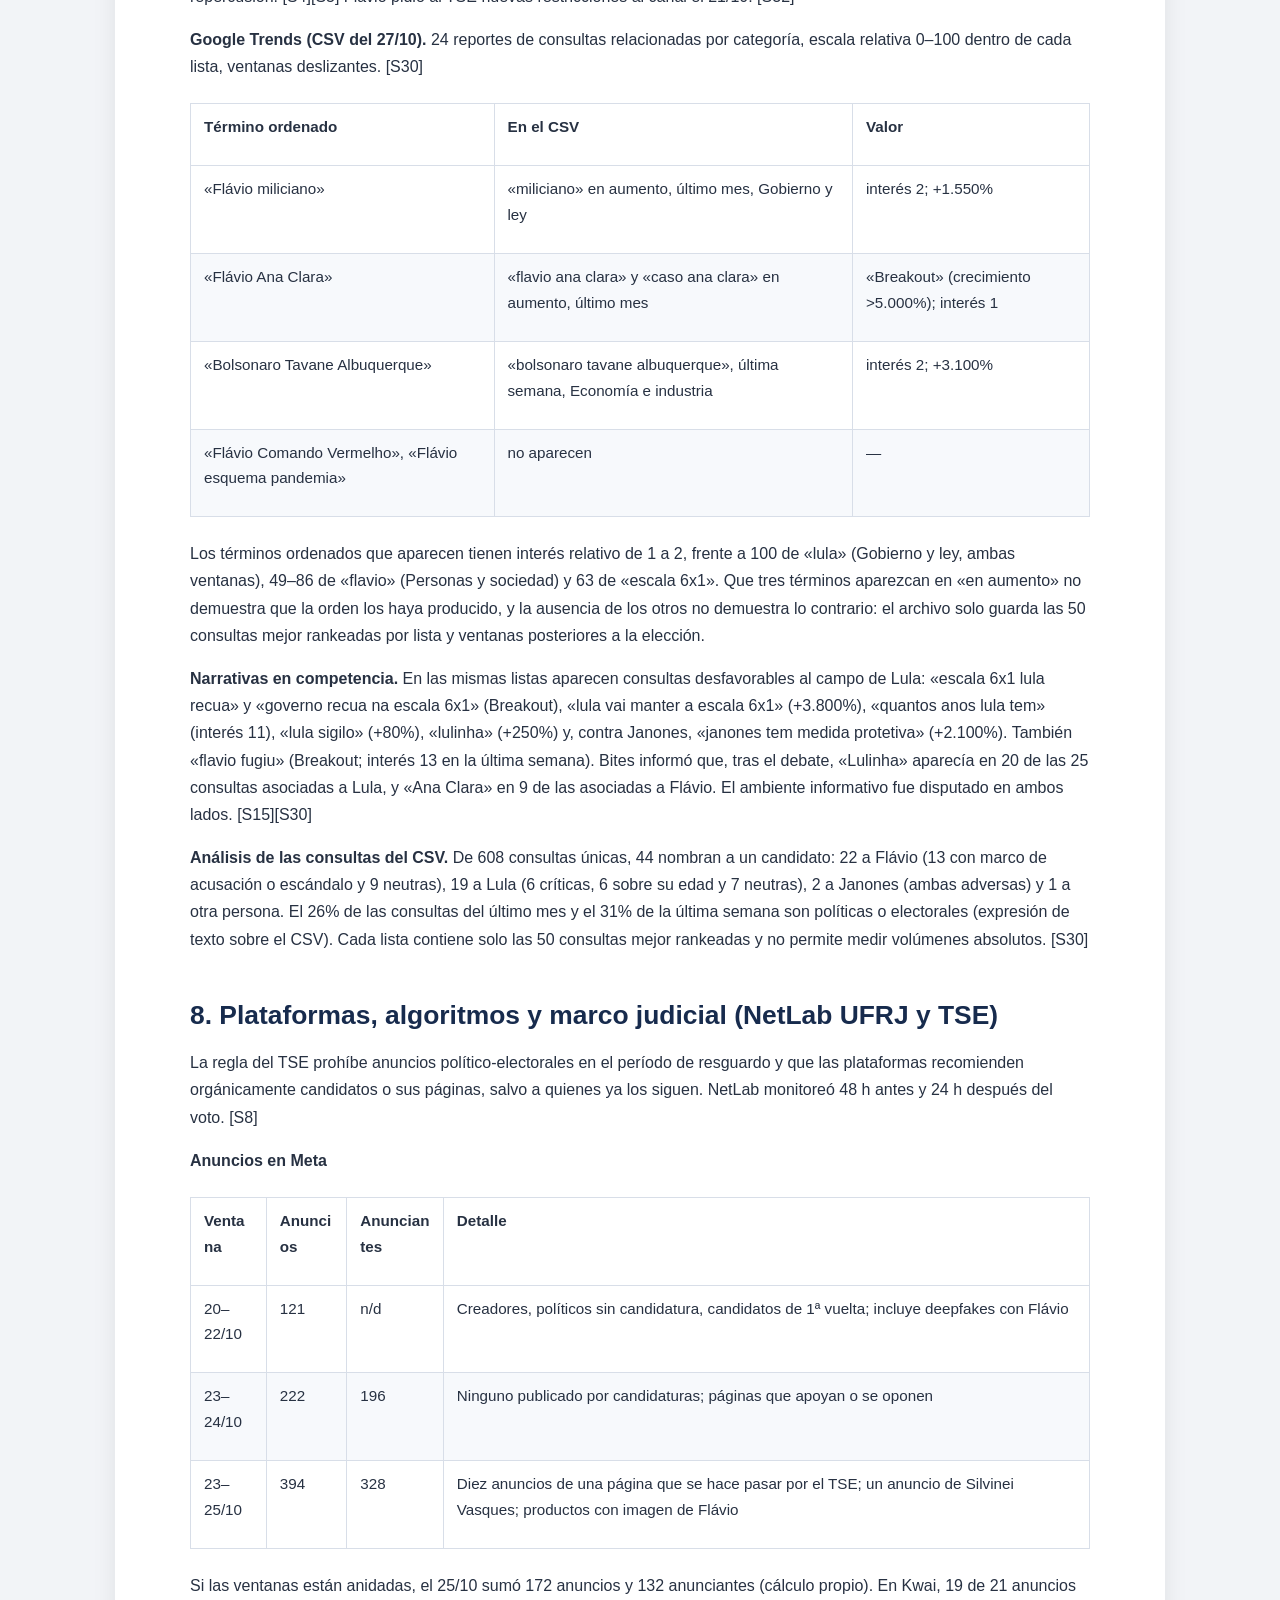
==== commit 76183a04: "Center title" ====
--- a/index.html
+++ b/index.html
@@ -58,6 +58,7 @@
 
         .document h1:first-child {
             margin-top: 0.3em;
+            text-align: center;
         }
                 
         h1, h2, h3, h4 {
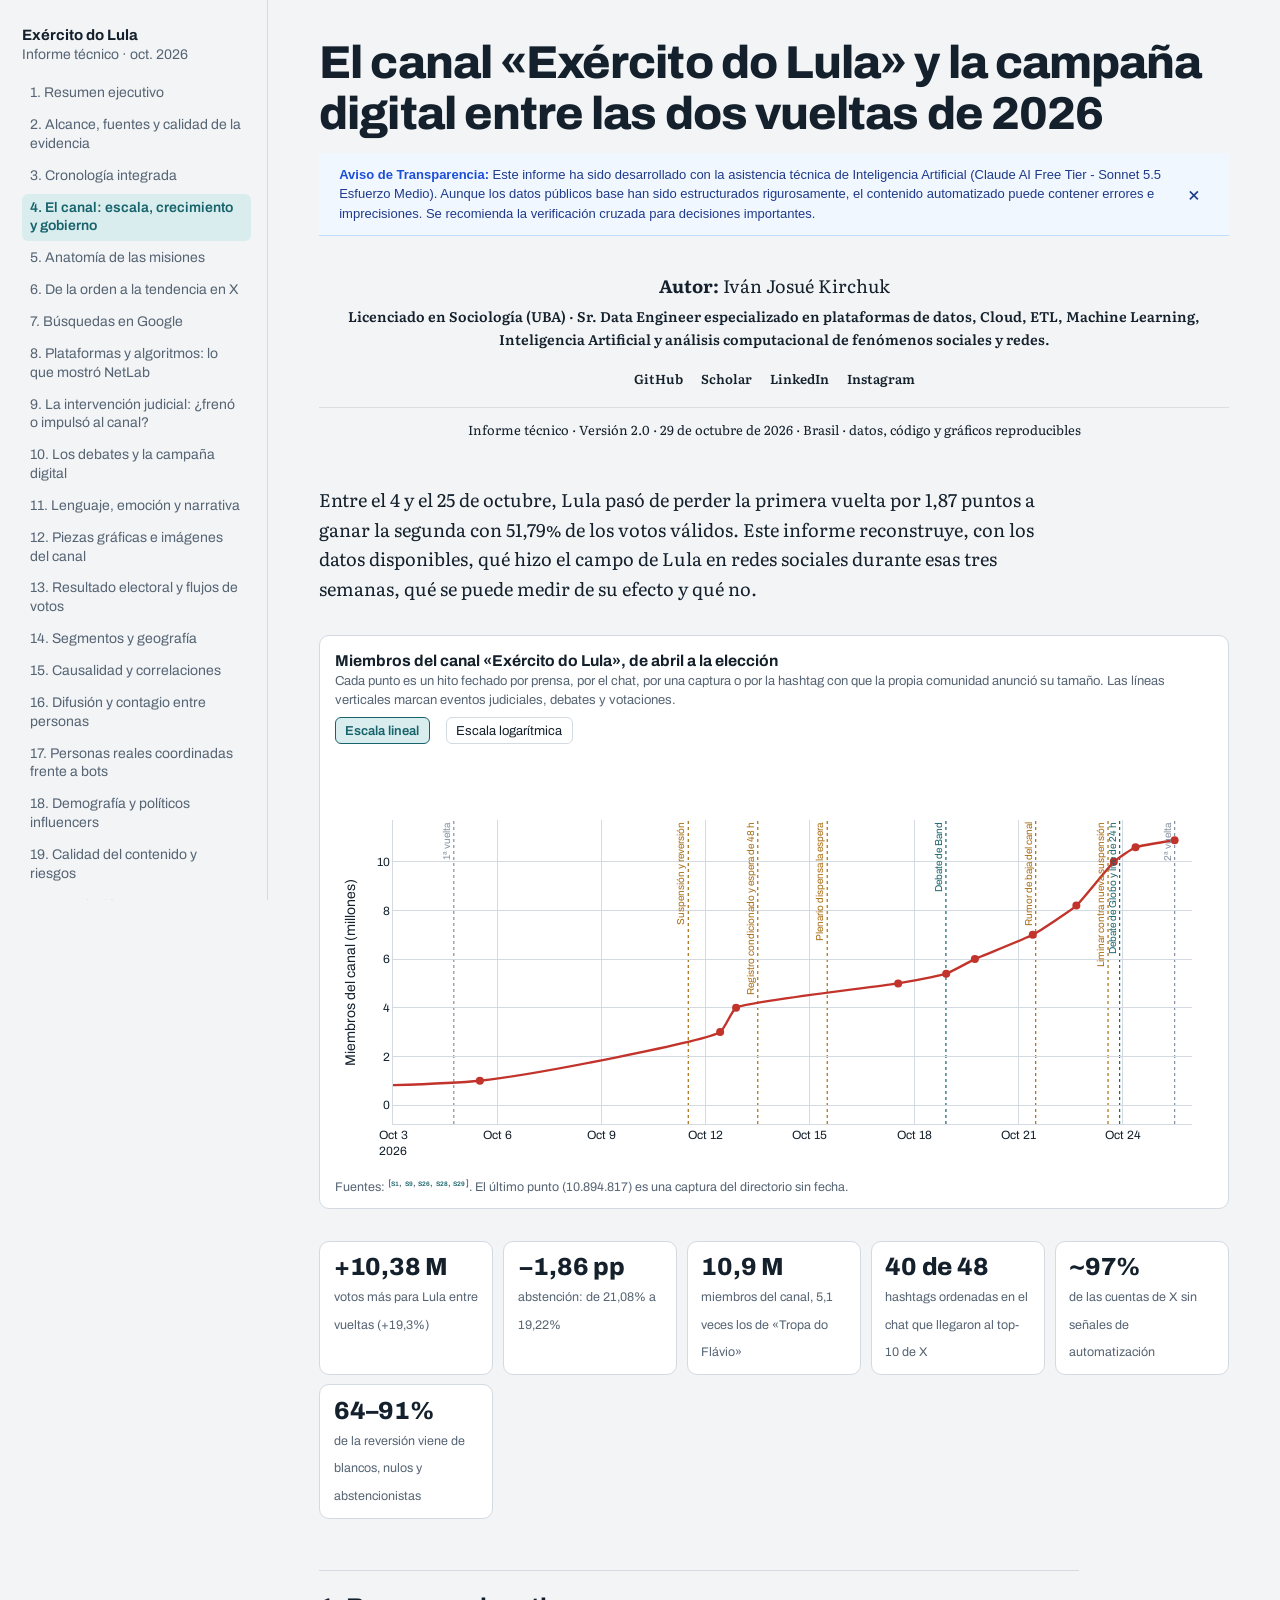
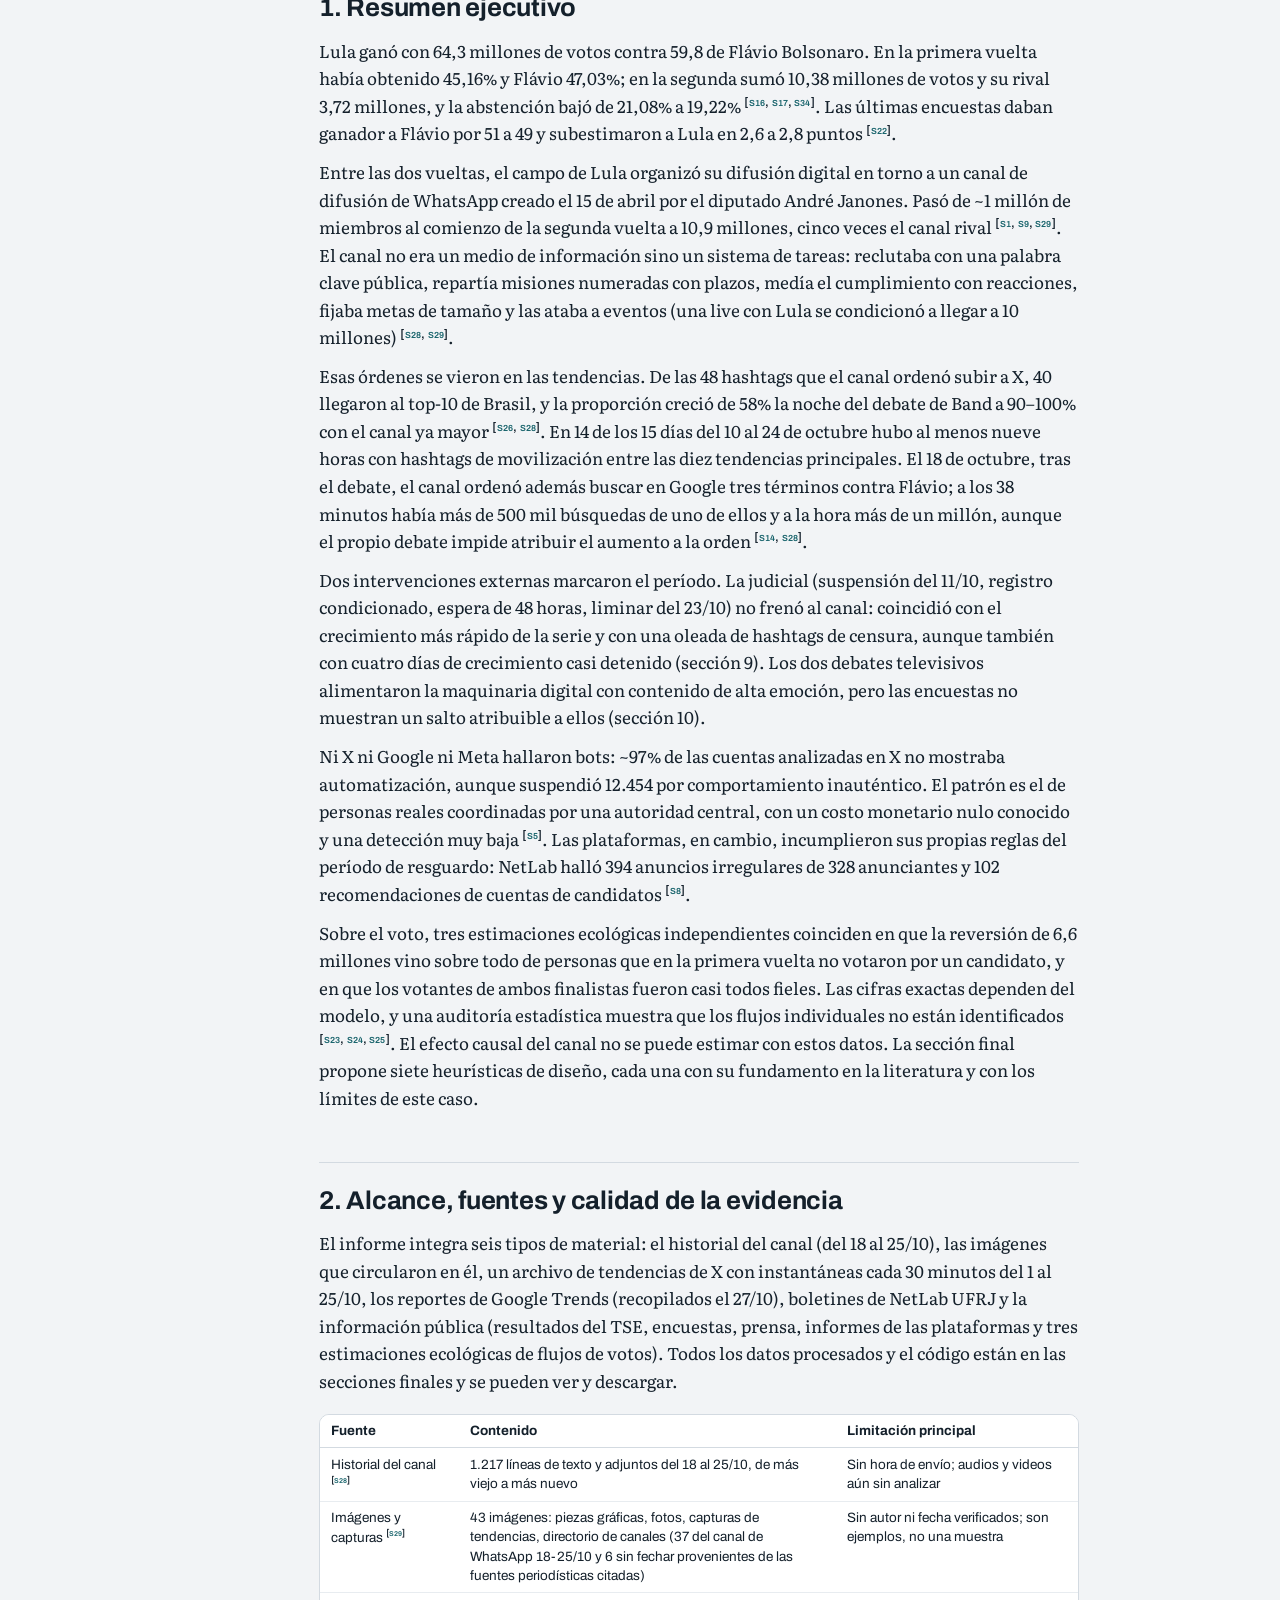
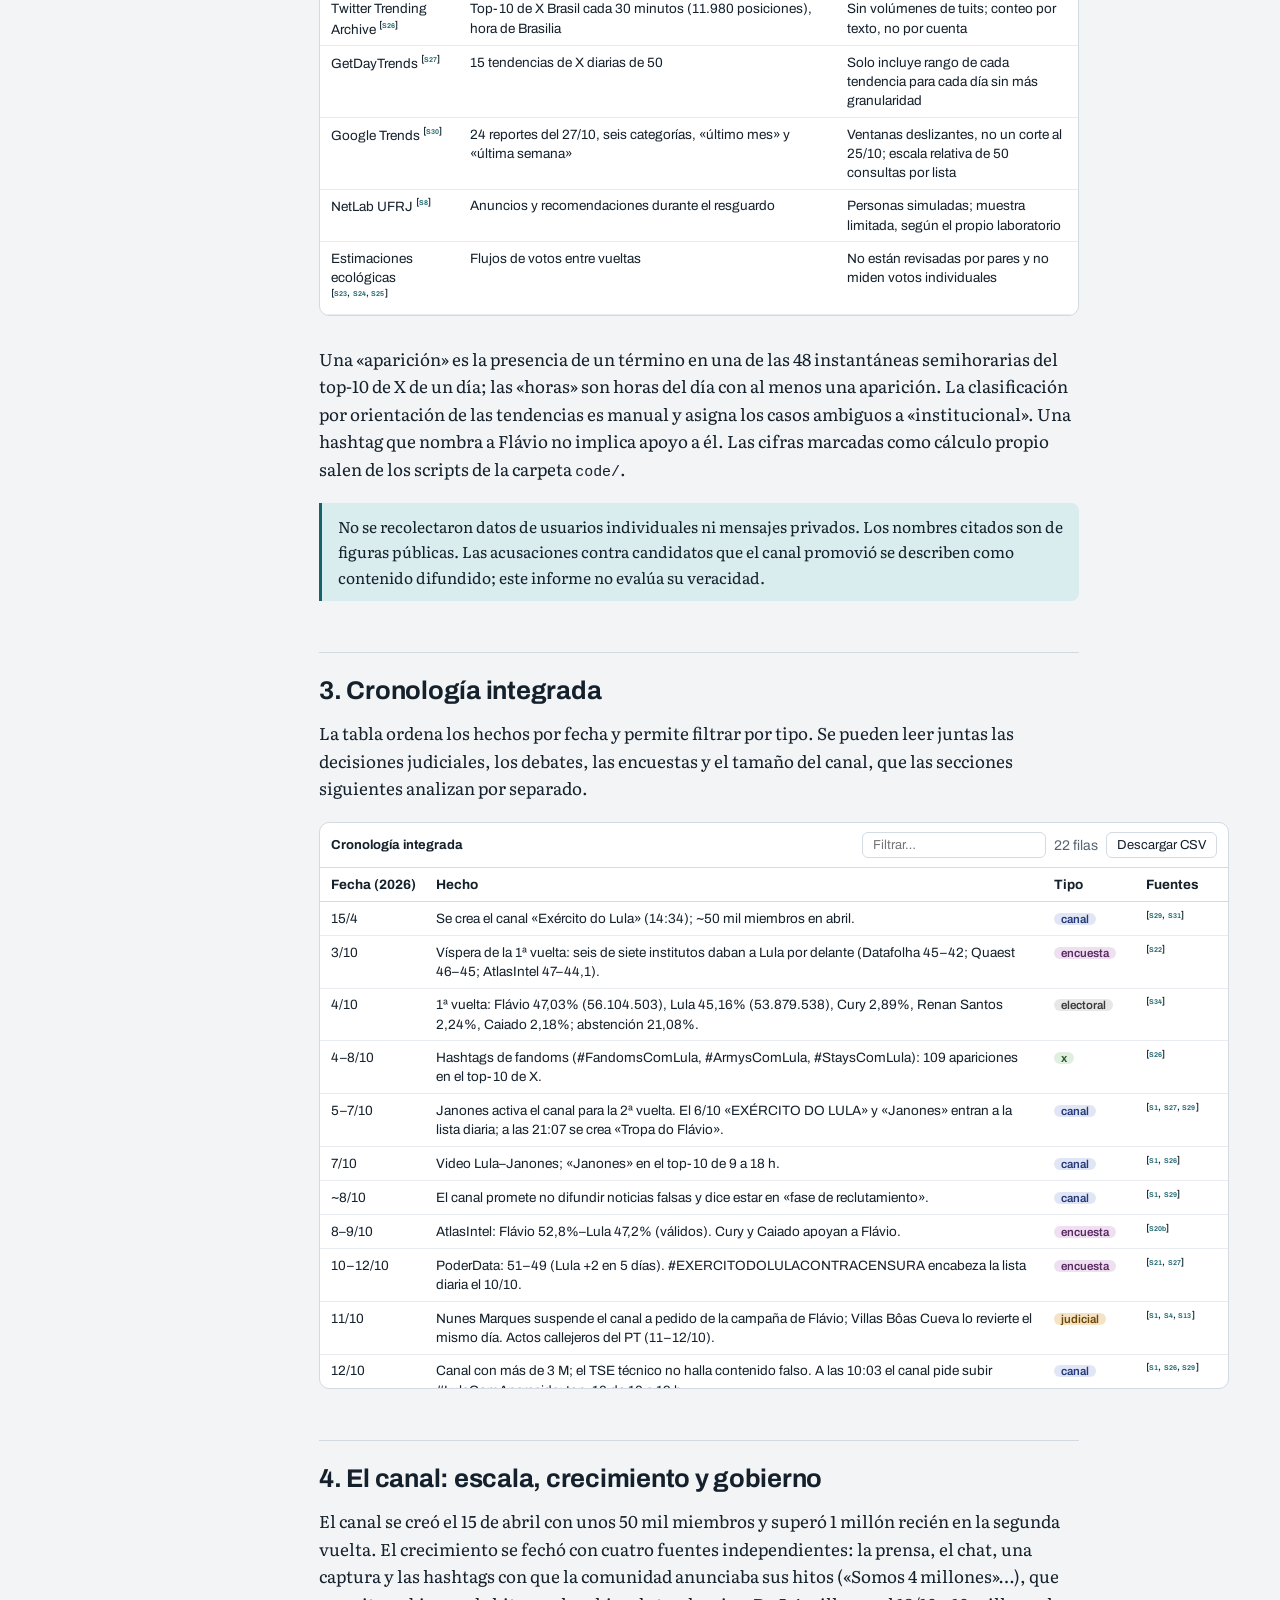
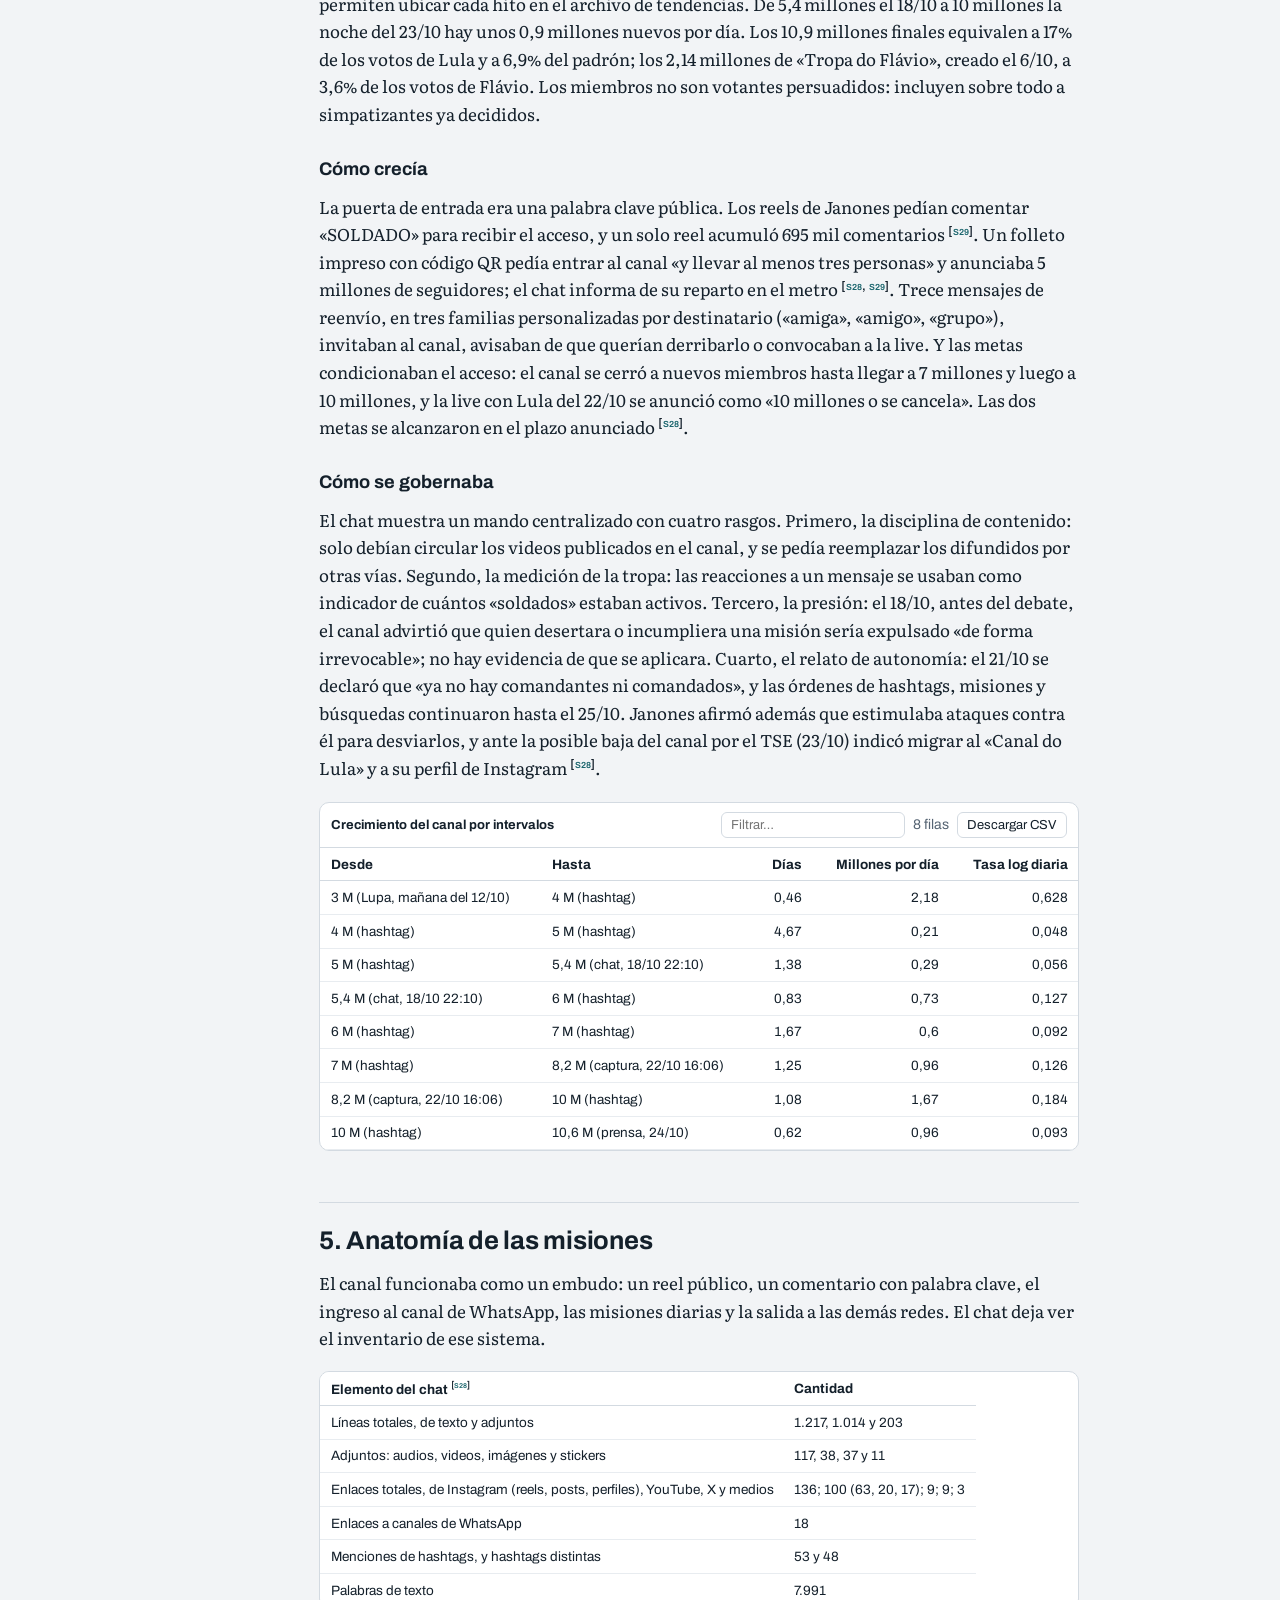
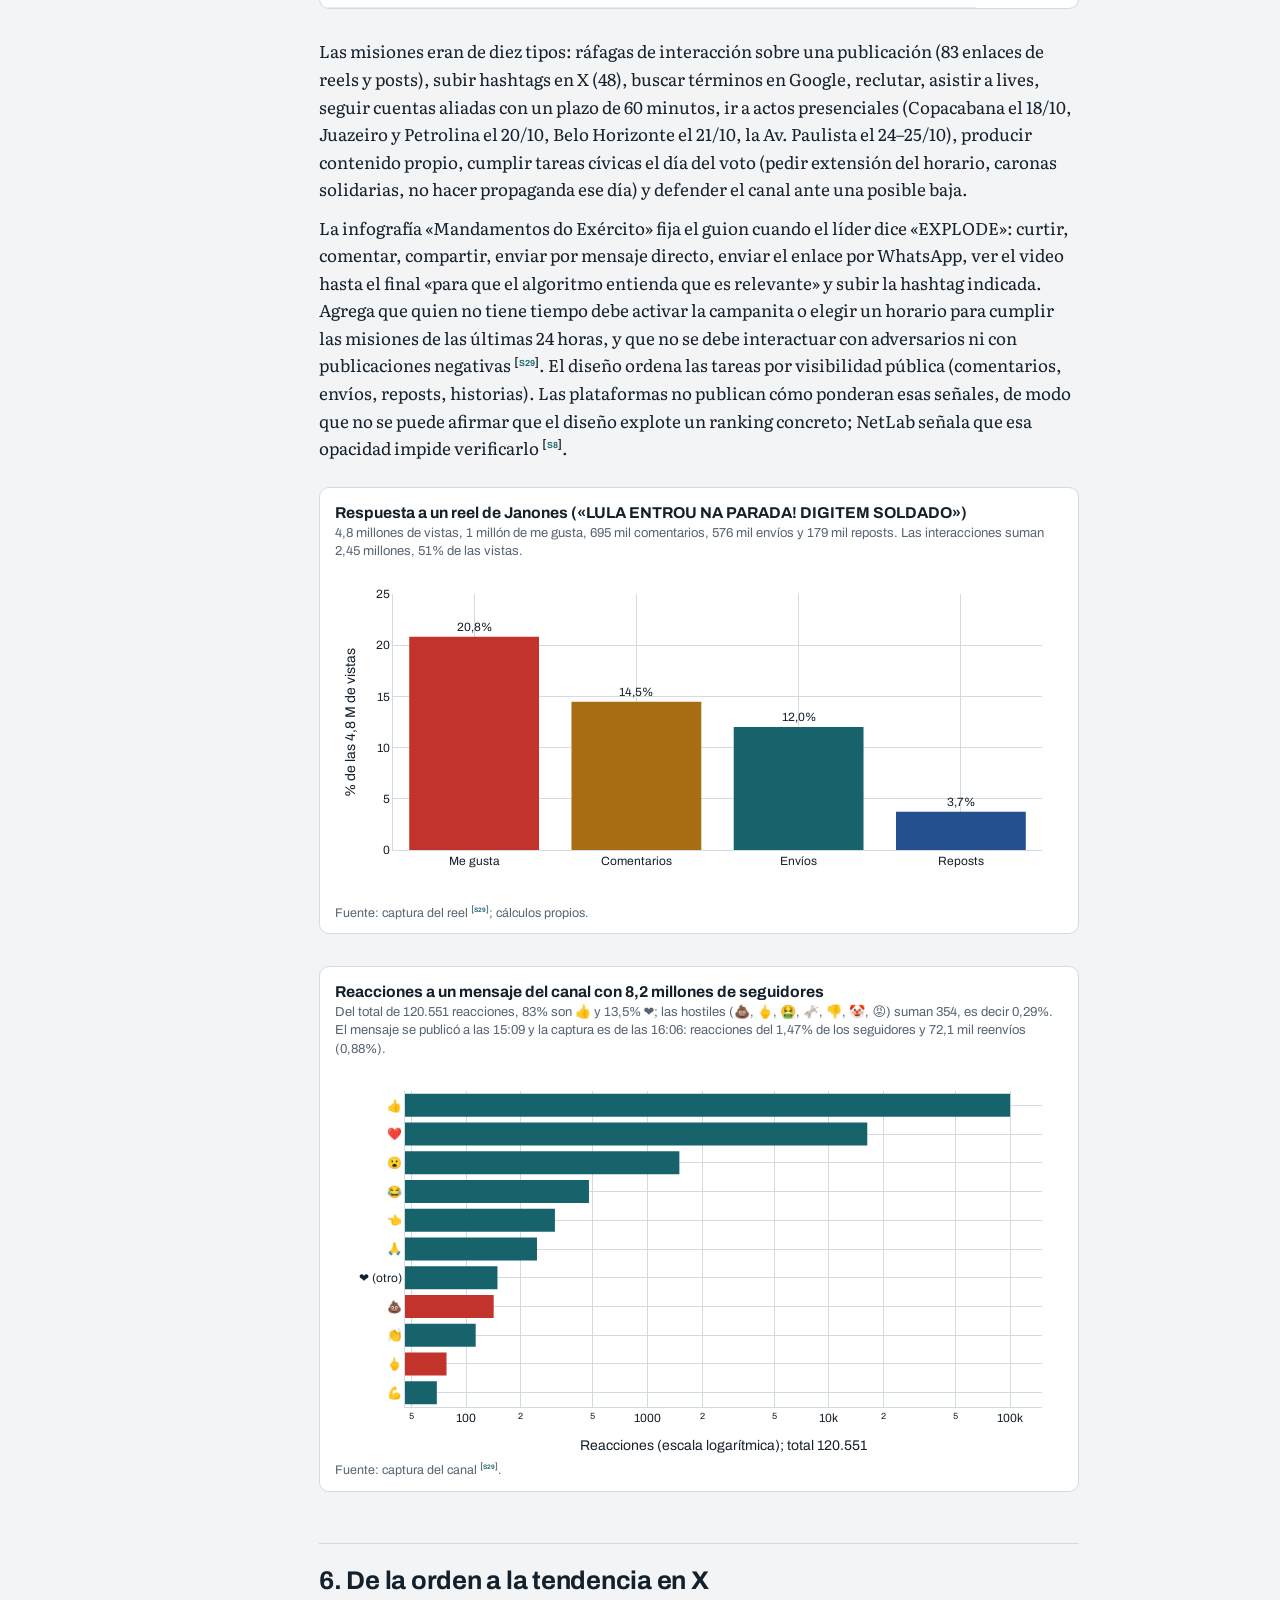
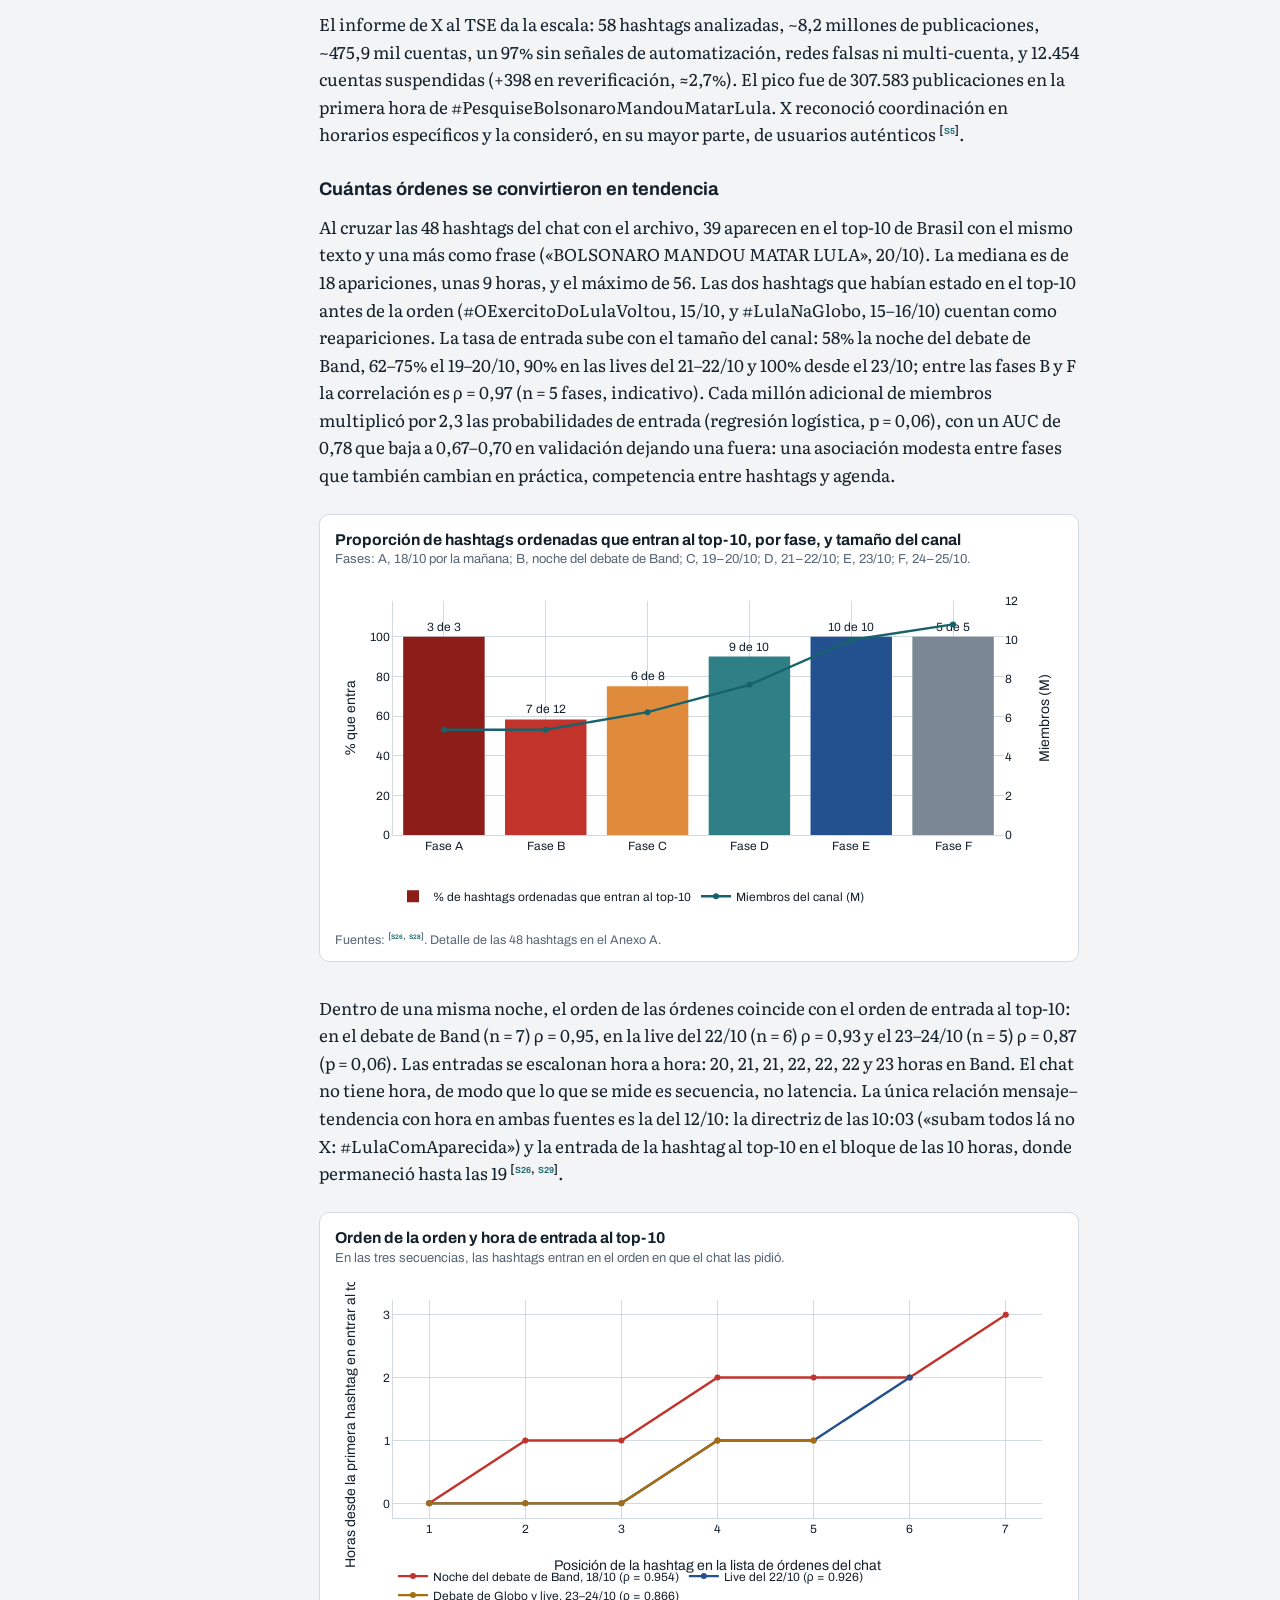
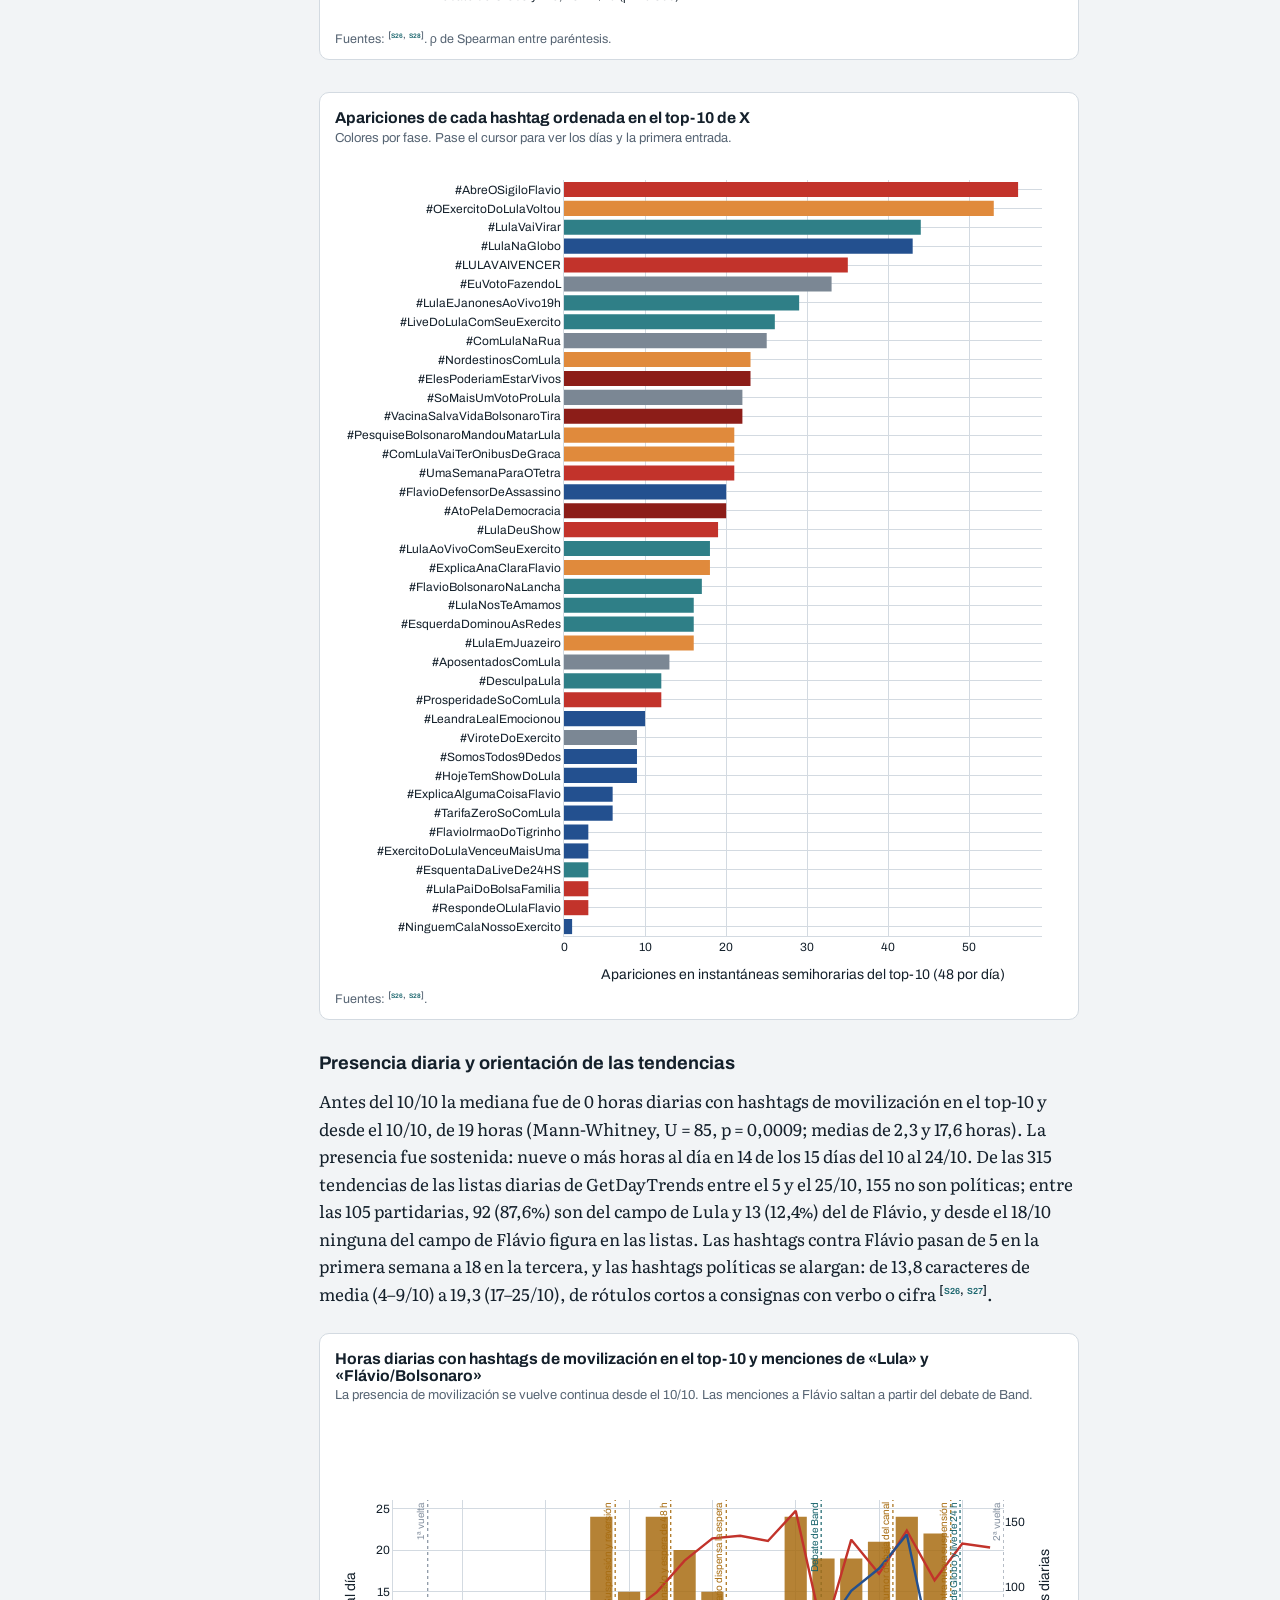
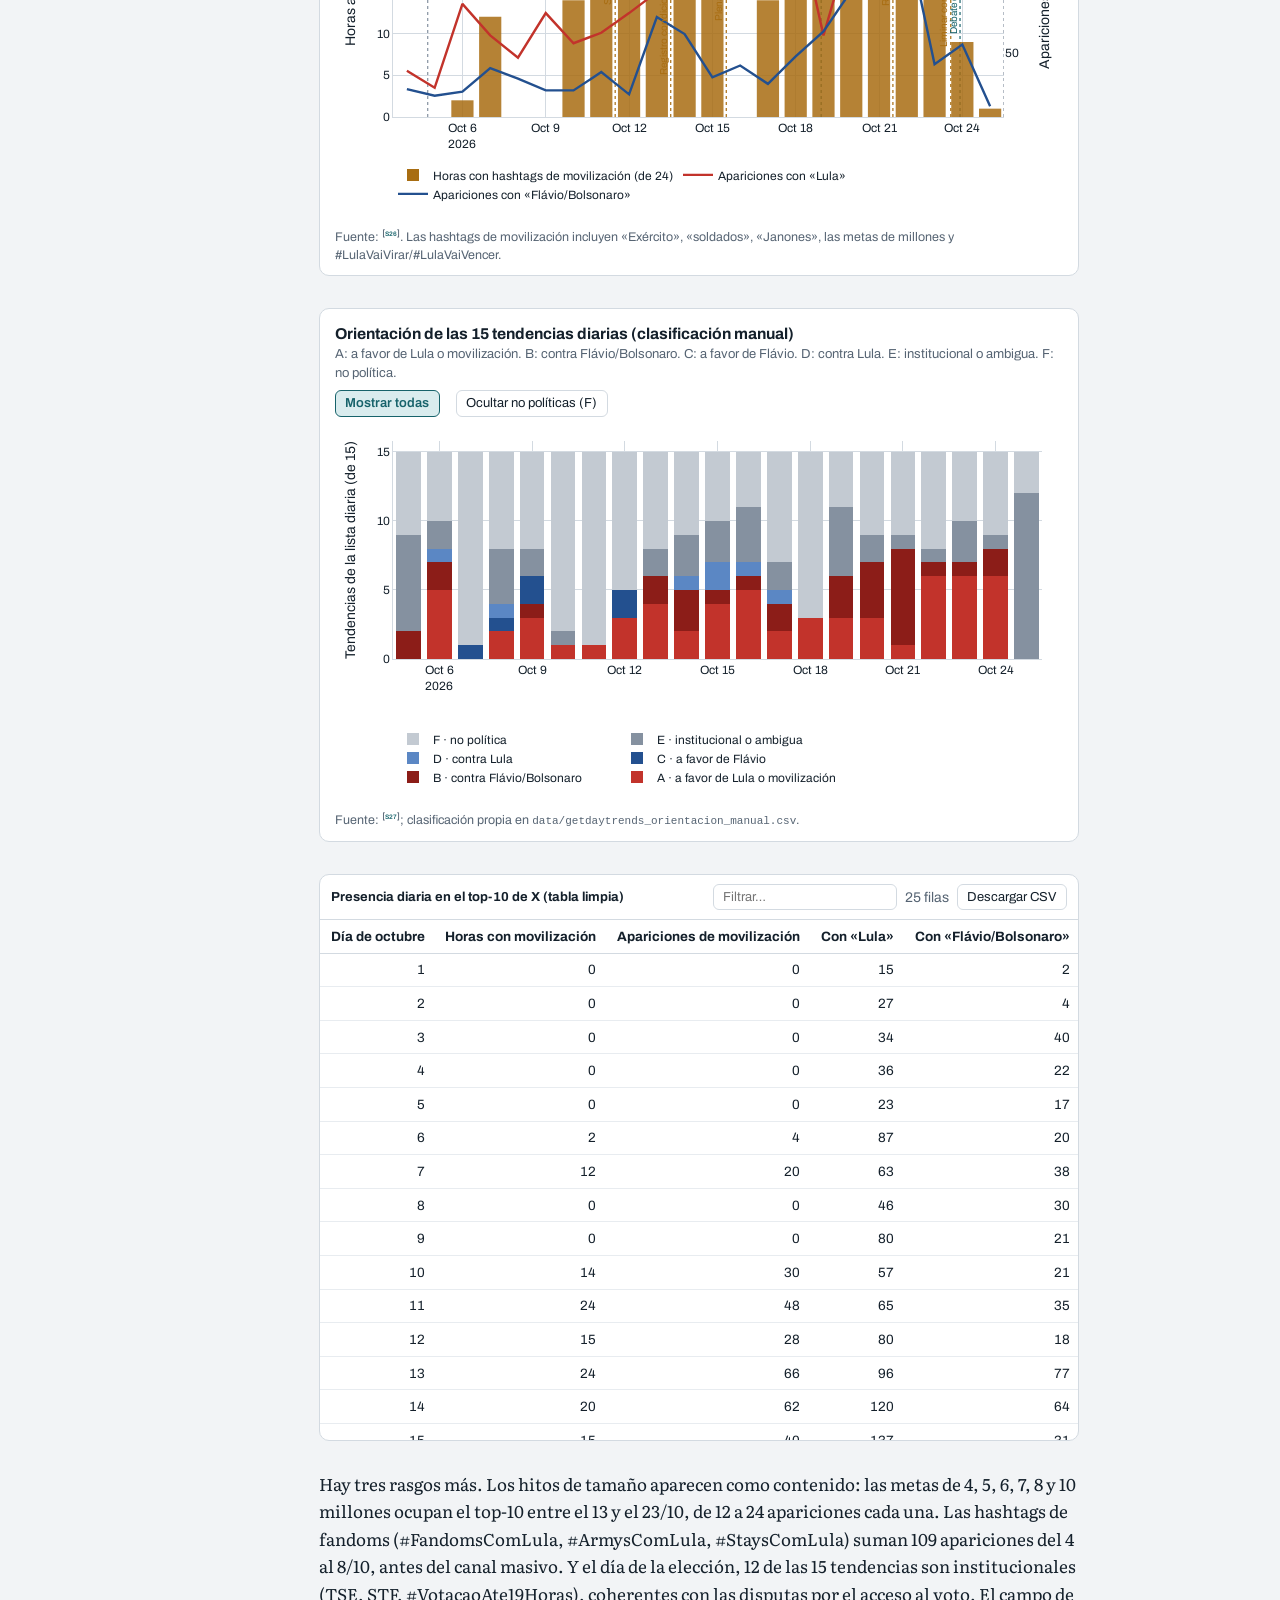
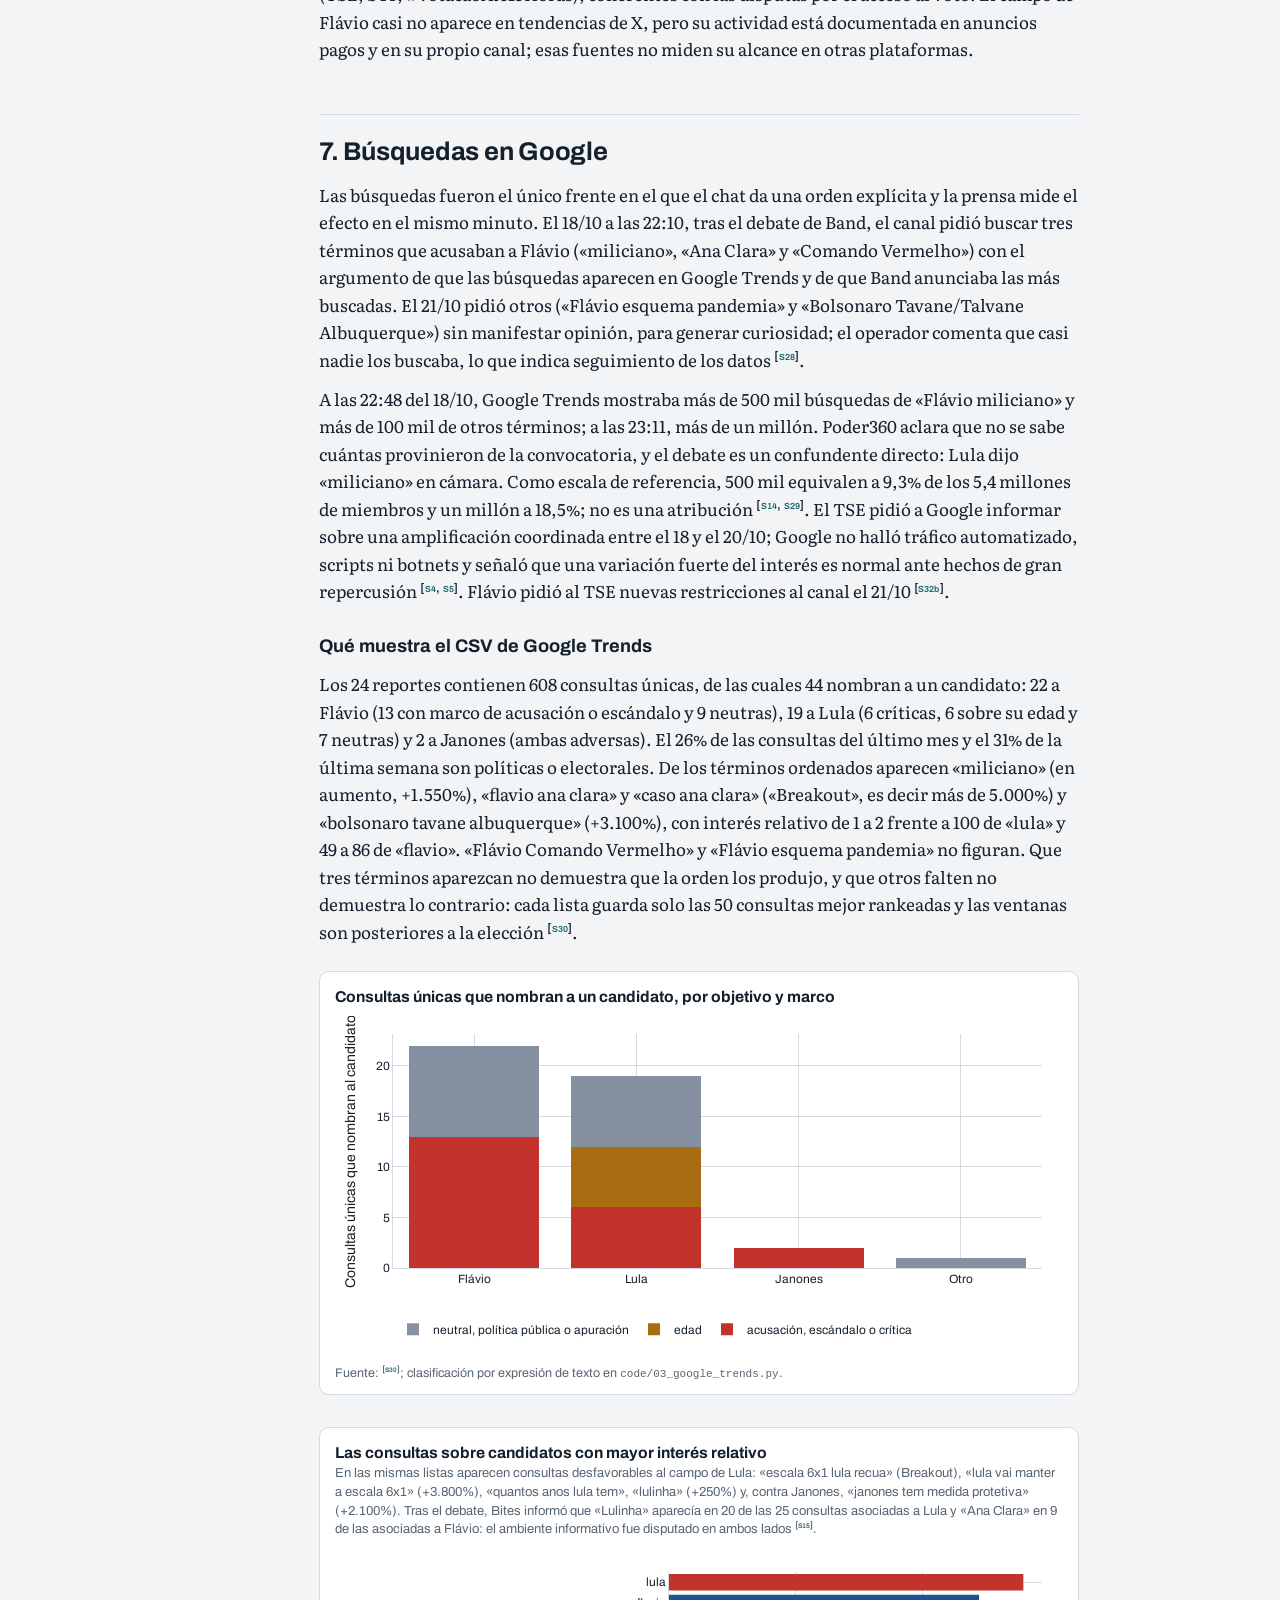
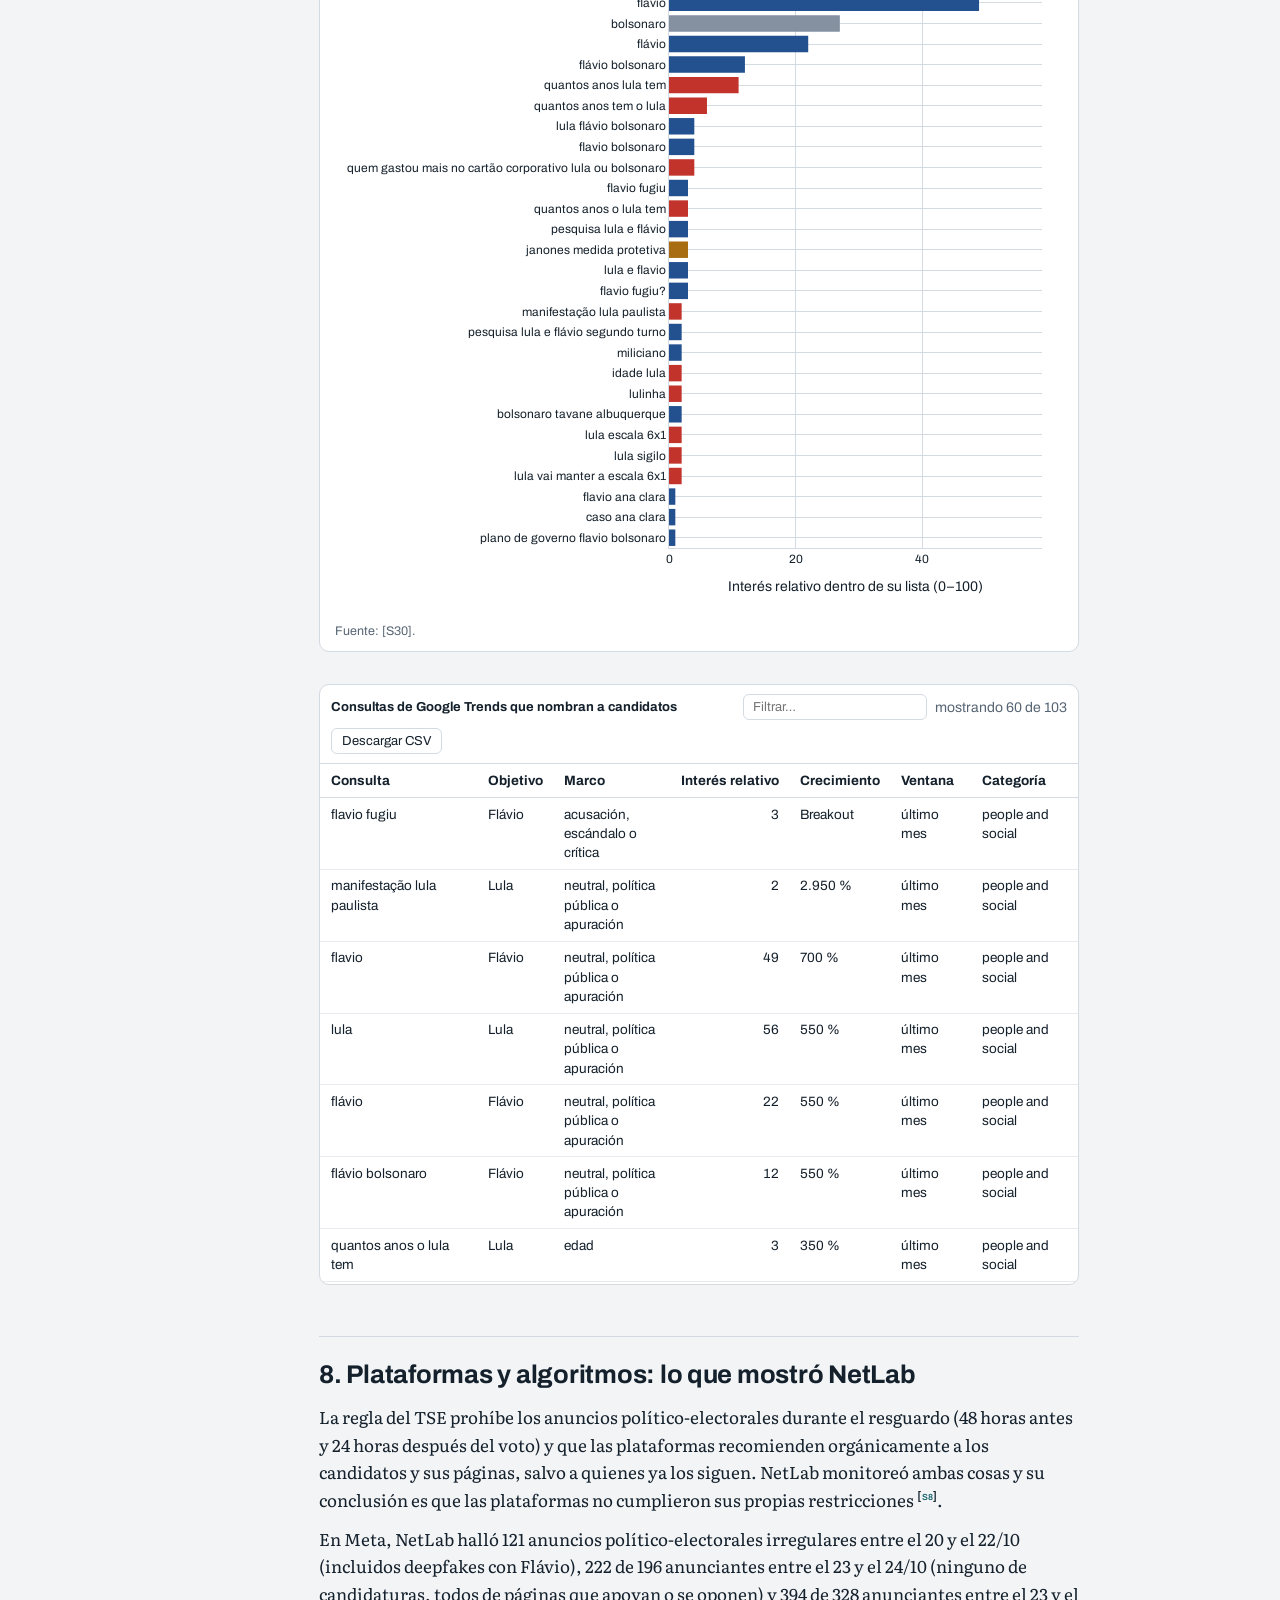
==== commit 05337903: "Version 2.0" ====
--- a/index.html
+++ b/index.html
@@ -1,6383 +1,464 @@
-<!DOCTYPE html>
-<html lang="es">
-
-<head>
-    <meta charset="UTF-8">
-    <meta name="viewport" content="width=device-width, initial-scale=1">
-    <title>Reconfiguración de la difusión digital del campo de Lula en Octubre, 2026</title>
-    <!-- ======================================================================= -->
-    <!-- SECCIÓN DE METADATOS PARA INDEXACIÓN ACADÉMICA EN GOOGLE SCHOLAR       -->
-    <!-- Estas etiquetas permiten al robot de Scholar identificar correctamente  -->
-    <!-- la autoría, el título y la procedencia de la publicación científica.    -->
-    <!-- ======================================================================= -->
-    <meta name="citation_title" content="El canal «Exército do Lula» y la reconfiguración de la difusión digital del campo de Lula entre la 1ª y la 2ª vuelta (Brasil, 2026)">
-    <meta name="citation_author" content="Kirchuk, Iván Josué">
-    <meta name="citation_publication_date" content="2026/11/02"> <!-- Formato obligatorio: AAAA/MM/DD -->
-    <meta name="citation_language" content="es"> <!-- Código de idioma de dos letras (es, en, etc.) -->    
-    <!-- Especificación del tipo de documento y plataforma de alojamiento -->
-    <meta name="citation_technical_report_institution" content="GitHub Pages">
-    <meta name="citation_online_date" content="2026/11/02">    
-    <!-- Palabras clave para facilitar la clasificación temática en las búsquedas -->
-    <meta name="citation_keywords" content="Lula, Estrategia Digital, Redes Sociales, Elecciones Brasil 2026, Exército">
-    <!-- ======================================================================= -->
-    <link rel="icon" type="image/png" href="./favicon.png">
-    <style>      
-        /* ========================================
-           VARIABLES Y CONFIGURACIÓN GENERAL
-        ======================================== */
-        
-        * {
-            box-sizing: border-box;
-        }
-        
-        body {
-            margin: 0;
-            background: #f2f4f7;
-            color: #273142;
-            font-family: "Segoe UI", Arial, sans-serif;
-            line-height: 1.7;
-        }
-        
-        /* ========================================
-           DOCUMENTO PRINCIPAL
-        ======================================== */
-        
-        .document {
-            max-width: 1050px;
-            margin: 40px auto;
-            padding: 65px 75px;
-            background: white;
-            box-shadow: 0 3px 25px rgba(0, 0, 0, .08);
-            border-radius: 8px;
-            overflow-wrap: anywhere;
-        }
-        
-        /* ========================================
-           TIPOGRAFÍA Y CONTENIDO
-        ======================================== */
-
-        .document h1:first-child {
-            margin-top: 0.3em;
-            text-align: center;
-        }
-                
-        h1, h2, h3, h4 {
-            color: #172b4d;
-            line-height: 1.3;
-            margin-top: 1.7em;
-            margin-bottom: .65em;
-        }
-        
-        h1 { font-size: 2.1em; }
-        h2 { font-size: 1.65em; }
-        h3 { font-size: 1.3em; }
-        
-        p {
-            margin: 0 0 1em;
-        }
-        
-        ul, ol {
-            padding-left: 2em;
-            margin: .5em 0 1.2em;
-        }
-        
-        li {
-            margin-bottom: .35em;
-        }
-        
-        table {
-            width: 100%;
-            border-collapse: collapse;
-            margin: 1.5em 0;
-            font-size: .95em;
-        }
-        
-        td, th {
-            border: 1px solid #d8dee8;
-            padding: 10px 13px;
-            text-align: left;
-            vertical-align: top;
-        }
-        
-        tr:nth-child(even) {
-            background: #f7f9fc;
-        }
-        
-        img {
-            max-width: 100%;
-            height: auto;
-            display: block;
-            margin: 1.5em auto;
-        }
-        
-        a {
-            color: #1769aa;
-        }
-        
-        blockquote {
-            margin: 1.5em 0;
-            padding: 12px 20px;
-            border-left: 4px solid #7b9cc8;
-            background: #f5f7fa;
-        }
-        
-        hr {
-            border: 0;
-            border-top: 1px solid #ddd;
-            margin: 2em 0;
-        }
-        
-        /* ========================================
-           AUTORÍA
-        ======================================== */
-        
-        .author-section {
-            display: flow-root;
-            margin: 0;
-            padding: 35px 0;
-            color: inherit;
-        }
-        
-        .author-section p {
-            margin-bottom: 0;
-        }
-        
-        .author-info {
-            text-align: center;
-        }
-        
-        .author-label {
-            margin: 0 0 6px;
-            font-size: 18px;
-        }
-        
-        .author-role {
-            margin: 5px 0 10px !important;
-            font-size: 14px;
-            font-weight: 600;
-        }
-        
-        .author-description {
-            max-width: 650px;
-            margin: 0 auto;
-            font-size: 13px;
-            line-height: 1.6;
-            color: #666;
-        }
-        
-        .author-links {
-            display: flex;
-            justify-content: center;
-            flex-wrap: wrap;
-            gap: 18px;
-            margin: 17px 0;
-        }
-        
-        .author-links a {
-            color: inherit;
-            font-size: 13px;
-            font-weight: 600;
-            text-decoration: none;
-        }
-        
-        .author-links a:hover {
-            text-decoration: underline;
-        }
-        
-        .report-meta {
-            margin-top: 18px;
-            padding-top: 12px;
-            border-top: 1px solid #ddd;
-            text-align: center;
-            font-size: 13px;
-            line-height: 1.5;
-        }
-        
-        .report-meta p {
-            margin: 4px 0;
-        }
-        
-        .report-meta p:first-child {
-            font-size: 16px;
-        }
-        
-        /* ========================================
-           BANNER DE COPYRIGHT
-        ======================================== */
-        
-        .academic-copyright-banner {
-            background-color: #f8f9fa;
-            color: #333;
-            border-top: 3px solid #0056b3;
-            padding: 25px 15px;
-            font-family: -apple-system, BlinkMacSystemFont, "Segoe UI", Roboto, sans-serif;
-            font-size: 13px;
-            line-height: 1.6;
-        }
-        
-        .banner-container {
-            max-width: 800px;
-            margin: 0 auto;
-            text-align: left;
-        }
-        
-        .copyright-line {
-            font-weight: bold;
-            font-size: 14px;
-            margin-bottom: 5px;
-        }
-        
-        .license-line a {
-            color: #0056b3;
-            text-decoration: underline;
-            font-weight: bold;
-        }
-        
-        .citation-box {
-            background-color: #fff;
-            border-left: 4px solid #0056b3;
-            padding: 12px;
-            margin-top: 15px;
-            border-radius: 4px;
-            box-shadow: 0 1px 3px rgba(0, 0, 0, .05);
-        }
-        
-        .citation-text {
-            font-family: "Courier New", Courier, monospace;
-            color: #555;
-            display: block;
-            margin-top: 5px;
-            word-break: break-all;
-        }
-        
-        /* ========================================
-           BANNER DE DECLARACIÓN DE IA
-        ======================================== */
-        
-        .ai-disclaimer-banner {
-            background-color: #f0f7ff;
-            color: #1e3a8a;
-            border-bottom: 1px solid #bfdbfe;
-            padding: 12px 20px;
-            font-family: -apple-system, BlinkMacSystemFont, "Segoe UI", Roboto, sans-serif;
-            font-size: 13px;
-            line-height: 1.5;
-            position: relative;
-        }
-        
-        .ai-banner-content {
-            max-width: 1200px;
-            margin: 0 auto;
-            padding-right: 30px;
-            display: flex;
-            align-items: center;
-        }
-        
-        .ai-banner-text strong {
-            color: #1d4ed8;
-        }
-        
-        .ai-banner-close {
-            position: absolute;
-            right: 20px;
-            top: 50%;
-            transform: translateY(-50%);
-            background: none;
-            border: none;
-            color: #1e3a8a;
-            font-size: 22px;
-            cursor: pointer;
-            line-height: 1;
-            padding: 4px 8px;
-            border-radius: 4px;
-            transition: background-color .2s;
-        }
-        
-        .ai-banner-close:hover {
-            background-color: #dbeafe;
-        }
-        
-        .ai-banner-close:focus {
-            outline: 2px solid #2563eb;
-        }
-        
-        /* ========================================
-           RESPONSIVE
-        ======================================== */
-        
-        @media (max-width: 700px) {
-            .document {
-                margin: 0;
-                padding: 25px 18px;
-                border-radius: 0;
-            }
-        
-            table {
-                display: block;
-                overflow-x: auto;
-            }
-        
-            h1 {
-                font-size: 1.7em;
-            }
-        }
-        
-        @media (max-width: 500px) {
-            .author-section {
-                padding: 28px 0;
-            }
-        
-            .author-links {
-                gap: 14px;
-            }
-        }
-    </style>
-</head>
-
-<body>
-    <main class="document">
-        <h1>El canal «Exército do Lula» y la reconfiguración de la difusión digital del campo de Lula entre la 1ª y la
-            2ª vuelta (Brasil, 2026)</h1> <!-- BANNER DE ADVERTENCIA DE IA (Colocar siempre al inicio del body) -->
-        <!-- Banner de Aviso de IA Optimizado -->
-        <div class="ai-disclaimer-banner" id="aiBanner" role="status" aria-live="polite">
-            <div class="ai-banner-content">
-                <span class="ai-banner-text">
-                    <strong>Aviso de Transparencia:</strong> Este informe ha sido desarrollado con la asistencia técnica
-                    de Inteligencia Artificial (Claude AI Free Tier - Sonnet 5.5 Esfuerzo Medio). Aunque los datos públicos base han sido
-                    estructurados rigurosamente, el contenido automatizado puede contener errores e imprecisiones. Se
-                    recomienda la verificación cruzada para decisiones importantes.
-                </span>
-                <button class="ai-banner-close" id="closeAiBanner"
-                    aria-label="Cerrar aviso de transparencia">&times;</button>
-            </div>
-        </div>
-
-        <section class="author-section">        
-            <div class="author-info">
-                <p class="author-label"><strong>Autor:</strong> Iván Josué Kirchuk</p>
-                <p class="author-role">
-                    Licenciado en Sociología (UBA) · Sr. Data Engineer especializado en 
-                    plataformas de datos, Cloud, ETL, Machine Learning, Inteligencia 
-                    Artificial y análisis computacional de fenómenos sociales y redes.
-                </p>
-            </div>
-            <nav class="author-links">
-                <a href="https://github.com/Ivan-Kir"
-                   target="_blank" rel="noopener noreferrer">GitHub</a>
-                <a href="https://scholar.google.com/citations?user=AWA44LoAAAAJ"
-                   target="_blank" rel="noopener noreferrer">Scholar</a>
-                <a href="https://linkedin.com/in/iván-josué-kirchuk-34703925b"
-                   target="_blank" rel="noopener noreferrer">LinkedIn</a>
-                <a href="https://instagram.com/ivo.kir"
-                   target="_blank" rel="noopener noreferrer">Instagram</a>
-            </nav>
-            <div class="report-meta">
-                <div class="report-version">
-                    <strong>Informe técnico</strong>
-                    <span>Versión 1.0</span>
-                </div>
-            </div>
-        </section>        
-        <p>Objeto de estudio: el canal de WhatsApp «Exército do Lula» y la estrategia digital liderada por el diputado
-            André Janones (Rede-MG), entre el 5 y el 25 de octubre de 2026. Base de evidencia: informes de plataformas y
-            del TSE, resultados oficiales, encuestas, estimaciones de flujos de votos, boletines de NetLab UFRJ,
-            archivos de tendencias de X, el historial de mensajes del canal (18–25/10), sus imágenes, reportes de Google
-            Trends y prensa especializada.</p>
-        <h2>1. Resumen ejecutivo</h2>
-        <ol>
-            <li><strong>Resultado.</strong> Lula pasó de 45,16% a 51,79% (+10.376.694 votos; +19,3%) y Flávio Bolsonaro
-                de 47,03% a 48,21% (+3.721.538; +6,6%). La abstención bajó de 21,08% a 19,22%. Las encuestas finales
-                (Datafolha y Quaest, 23–24/10) daban 51–49 a Flávio: subestimaron a Lula 2,6–2,8 pp. [S16][S17][S22]
-            </li>
-            <li><strong>Escala del canal.</strong> Creado el 15/4 con ~50 mil miembros, tenía &gt;3 M el 12/10, 5,4 M el
-                18/10, 7 M el 21/10 y 10 M la noche del 23/10; la captura del directorio marca 10.894.817, 5,1 veces los
-                2.144.044 de «Tropa do Flávio», creado el 6/10. [S1][S28][S29]</li>
-            <li><strong>Gestión por misiones y metas.</strong> El historial del canal tiene 1.217 líneas (1.014 de
-                texto; 203 adjuntos: 117 audios, 38 videos, 37 imágenes y 11 stickers), 100 enlaces de Instagram (63
-                reels), 53 menciones de hashtags (48 distintas), órdenes de búsqueda en Google y 18 enlaces a canales.
-                Las metas condicionaban el acceso («canal cerrado hasta 7 M», «10 M o la live se cancela»). [S28]</li>
-            <li><strong>De la orden a la tendencia.</strong> 39 de las 48 hashtags ordenadas (81%) entraron al top-10 de
-                Brasil en X (una más como frase), con mediana de 18 apariciones (~9 h). La tasa subió de 58% la noche
-                del debate de Band (5,4 M de miembros) a 90–100% desde el 22/10 (≥8 M). [S26][S28]</li>
-            <li><strong>Google.</strong> El 18/10 a las 22:10 el canal ordenó buscar tres términos; a las 22:48 Google
-                Trends mostraba más de 500 mil búsquedas de «Flávio miliciano» y a las 23:11 más de 1 M. El debate mismo
-                es un confundente, así que la parte atribuible a la orden no se puede aislar. [S14][S28]</li>
-            <li><strong>Presencia en X.</strong> En 14 de 15 días (10–24/10) hubo hashtags de movilización en el top-10
-                al menos 9 h al día. De las tendencias políticas partidarias, 87,6% eran del campo de Lula, y desde el
-                18/10 ninguna del campo de Flávio figura en las listas diarias. [S26][S27]</li>
-            <li><strong>Plataformas.</strong> NetLab halló 394 anuncios político-electorales irregulares de 328
-                anunciantes en Meta (23–25/10); en Instagram las recomendaciones políticas subieron de 11,7% a 56,4% el
-                24–25/10; hubo 102 recomendaciones de cuentas de candidatos, contrarias a la Res. 23.732/2024. [S8]</li>
-            <li><strong>Personas reales, coordinadas.</strong> X halló ~97% de cuentas sin automatización y suspendió
-                12.454; Google y Meta no hallaron bots. Las tareas del canal exigen acciones manuales y se miden con
-                reacciones. [S5][S28]</li>
-            <li><strong>Flujos de votos.</strong> Tres estimaciones ecológicas independientes coinciden en que la
-                reversión (6,6 M) vino sobre todo de blancos, nulos y abstencionistas de la 1ª vuelta (64% a 91% según
-                el modelo) y que los votantes de los finalistas fueron casi todos fieles; los flujos individuales no
-                están identificados. [S23][S24][S25]</li>
-            <li><strong>Causalidad.</strong> El efecto del canal sobre el voto no es identificable con los datos
-                actuales. Hay coincidencias temporales, no una medición del efecto.</li>
-        </ol>
-        <p><strong>Análisis complementarios.</strong></p>
-        <ul>
-            <li><strong>Lenguaje.</strong> El léxico militar del chat baja de ~25–30 a 14,8 menciones por 1.000 palabras
-                entre el 18/10 y el 25/10, mientras los imperativos (hasta 37,3) y la urgencia (20–32) se mantienen
-                altos (sección 9).</li>
-            <li><strong>Pruebas en X.</strong> Antes del 10/10 la mediana fue de 0 horas diarias con hashtags de
-                movilización en el top-10 y después de 19 horas (Mann-Whitney, p = 0,0006). Cada millón adicional de
-                miembros multiplicó por 2,3 las probabilidades de que una hashtag ordenada entrara al top-10 (sección
-                6).</li>
-            <li><strong>Encuestas.</strong> Una regresión local (LOWESS) sobre 69 encuestas estima 49,6% para Lula el
-                24/10 (IC 95%: 49,0–50,4), frente a 51,79% del resultado; tras la 1ª vuelta las encuestas recuperan
-                ~0,10 pp por día (p = 0,052) (sección 11).</li>
-            <li><strong>Difusión.</strong> El crecimiento diario del canal pasó de 12,3% a 7,8% y cada miembro sumó
-                ~0,85 miembros en 5 días frente a los 3 pedidos: el crecimiento depende más de la difusión desde el
-                centro que de cascadas entre pares (sección 14).</li>
-            <li><strong>Heurísticas.</strong> La sección 20 reelabora seis reflexiones con literatura científica y con
-                los datos del caso.</li>
-        </ul>
-        <h2>2. Alcance, fuentes y calidad de la evidencia</h2>
-        <table>
-            <thead>
-                <tr>
-                    <th>
-                        <p>Fuente</p>
-                    </th>
-                    <th>
-                        <p>Contenido</p>
-                    </th>
-                    <th>
-                        <p>Limitación</p>
-                    </th>
-                </tr>
-            </thead>
-            <tbody>
-                <tr>
-                    <td>
-                        <p>Historial del canal (TXT) [S28]</p>
-                    </td>
-                    <td>
-                        <p>Mensajes de texto del 18 al 25/10, de más viejo a más nuevo</p>
-                    </td>
-                    <td>
-                        <p>Sin hora de envío; audios y videos aún sin analizar</p>
-                    </td>
-                </tr>
-                <tr>
-                    <td>
-                        <p>Imágenes del canal (PDF, 37 págs.) y 5 capturas adicionales [S29]</p>
-                    </td>
-                    <td>
-                        <p>Piezas gráficas, fotos, capturas de tendencias, directorio de canales</p>
-                    </td>
-                    <td>
-                        <p>Sin fecha ni autor verificados; ilustraciones de estética generativa (inferencia visual)</p>
-                    </td>
-                </tr>
-                <tr>
-                    <td>
-                        <p>Twitter Trending Archive (425 págs.) [S26]</p>
-                    </td>
-                    <td>
-                        <p>Top-10 de Brasil cada 30 min, 1–25/10, hora GMT−3</p>
-                    </td>
-                    <td>
-                        <p>Sin volúmenes de tuits; conteos por texto</p>
-                    </td>
-                </tr>
-                <tr>
-                    <td>
-                        <p>GetDayTrends (75 págs.) [S27]</p>
-                    </td>
-                    <td>
-                        <p>15 tendencias diarias (de 50)</p>
-                    </td>
-                    <td>
-                        <p>El bloque «Top Hashtags 24h» es idéntico los 25 días e incluye #VitoriaDaDemocracia: es una
-                            captura posterior a la elección y se excluye</p>
-                    </td>
-                </tr>
-                <tr>
-                    <td>
-                        <p>Google Trends (CSV, 24 reportes) [S30]</p>
-                    </td>
-                    <td>
-                        <p>Consultas principales y en aumento, 6 categorías, «último mes» y «última semana»</p>
-                    </td>
-                    <td>
-                        <p>Extraídos el 27/10 entre 19:35 y 19:42: ventanas deslizantes (≈27/9–27/10 y ≈20–27/10), no un
-                            corte al 25/10; consultas relacionadas por categoría con escala relativa 0–100</p>
-                    </td>
-                </tr>
-                <tr>
-                    <td>
-                        <p>NetLab UFRJ, boletines del 24 y 25/10 [S8]</p>
-                    </td>
-                    <td>
-                        <p>Publicidad política y recomendación algorítmica</p>
-                    </td>
-                    <td>
-                        <p>Muestra limitada (personas simuladas), según el propio laboratorio</p>
-                    </td>
-                </tr>
-                <tr>
-                    <td>
-                        <p>Informes de plataformas, TSE, Lupa, encuestas, estimaciones ecológicas</p>
-                    </td>
-                    <td>
-                        <p>Ver la lista de fuentes</p>
-                    </td>
-                    <td>
-                        <p>Las estimaciones ecológicas no están revisadas por pares</p>
-                    </td>
-                </tr>
-            </tbody>
-        </table>
-        <p><strong>Escala de evidencia.</strong> A: documento o metodología identificable y cifras coincidentes entre
-            fuentes. B: análisis de especialistas sin datos propios. C: cifras de prensa o contadores sin metodología.
-        </p>
-        <p><strong>Convenciones.</strong> Una «aparición» es la presencia de un término en una instantánea semihoraria
-            del top-10 de X (hasta 48 por día); las «horas» son horas del día con al menos una aparición. La
-            clasificación por orientación es manual. Una hashtag que nombra a Flávio no implica apoyo a él.</p>
-        <p><strong>Límites éticos.</strong> No se recolectaron datos de usuarios individuales ni mensajes privados. Los
-            nombres citados son de figuras públicas. Las acusaciones contra candidatos que difundieron el canal o sus
-            hashtags se describen como contenido promovido; este informe no evalúa su veracidad.</p>
-        <h2>3. Cronología integrada</h2>
-        <table>
-            <thead>
-                <tr>
-                    <th>
-                        <p>Fecha (2026)</p>
-                    </th>
-                    <th>
-                        <p>Hecho</p>
-                    </th>
-                    <th>
-                        <p>Fuente</p>
-                    </th>
-                </tr>
-            </thead>
-            <tbody>
-                <tr>
-                    <td>
-                        <p>15/4</p>
-                    </td>
-                    <td>
-                        <p>Se crea el canal «Exército do Lula» (14:34); ~50 mil miembros en abril</p>
-                    </td>
-                    <td>
-                        <p>[S29][S31]</p>
-                    </td>
-                </tr>
-                <tr>
-                    <td>
-                        <p>3/10</p>
-                    </td>
-                    <td>
-                        <p>Víspera de la 1ª vuelta: seis de siete institutos daban a Lula por delante (Datafolha 45–42;
-                            Quaest 46–45; AtlasIntel 47–44,1)</p>
-                    </td>
-                    <td>
-                        <p>[S22]</p>
-                    </td>
-                </tr>
-                <tr>
-                    <td>
-                        <p>4/10</p>
-                    </td>
-                    <td>
-                        <p><strong>1ª vuelta:</strong> Flávio 47,03% (56.104.503), Lula 45,16% (53.879.538), Cury 2,89%,
-                            Renan Santos 2,24%, Caiado 2,18%; abstención 21,08%</p>
-                    </td>
-                    <td>
-                        <p>[S34]</p>
-                    </td>
-                </tr>
-                <tr>
-                    <td>
-                        <p>4–8/10</p>
-                    </td>
-                    <td>
-                        <p>Hashtags de fandoms (#FandomsComLula, #ArmysComLula, #StaysComLula): 109 apariciones</p>
-                    </td>
-                    <td>
-                        <p>[S26]</p>
-                    </td>
-                </tr>
-                <tr>
-                    <td>
-                        <p>5–7/10</p>
-                    </td>
-                    <td>
-                        <p>Janones activa el canal para la 2ª vuelta; el 6/10 «EXÉRCITO DO LULA» y «Janones» entran a la
-                            lista diaria y a las 21:07 se crea «Tropa do Flávio»</p>
-                    </td>
-                    <td>
-                        <p>[S1][S27][S29]</p>
-                    </td>
-                </tr>
-                <tr>
-                    <td>
-                        <p>7/10</p>
-                    </td>
-                    <td>
-                        <p>Video Lula–Janones; «Janones» en el top-10 de 9 a 18 h</p>
-                    </td>
-                    <td>
-                        <p>[S1][S26]</p>
-                    </td>
-                </tr>
-                <tr>
-                    <td>
-                        <p>~8/10</p>
-                    </td>
-                    <td>
-                        <p>El canal promete no difundir noticias falsas («fase de reclutamiento»)</p>
-                    </td>
-                    <td>
-                        <p>[S1][S29]</p>
-                    </td>
-                </tr>
-                <tr>
-                    <td>
-                        <p>8–9/10</p>
-                    </td>
-                    <td>
-                        <p>AtlasIntel: Flávio 52,8%–Lula 47,2% (válidos). Cury y Caiado apoyan a Flávio</p>
-                    </td>
-                    <td>
-                        <p>[S20]</p>
-                    </td>
-                </tr>
-                <tr>
-                    <td>
-                        <p>10–12/10</p>
-                    </td>
-                    <td>
-                        <p>PoderData: 51–49 (Lula +2 en 5 días). #EXERCITODOLULACONTRACENSURA encabeza la lista diaria
-                            el 10/10</p>
-                    </td>
-                    <td>
-                        <p>[S21][S27]</p>
-                    </td>
-                </tr>
-                <tr>
-                    <td>
-                        <p>11/10</p>
-                    </td>
-                    <td>
-                        <p>Nunes Marques suspende el canal; Villas Bôas Cueva lo revierte el mismo día. Actos callejeros
-                            del PT (11–12/10)</p>
-                    </td>
-                    <td>
-                        <p>[S1][S4][S13]</p>
-                    </td>
-                </tr>
-                <tr>
-                    <td>
-                        <p>12/10</p>
-                    </td>
-                    <td>
-                        <p>Canal &gt;3 M; el TSE técnico no halla contenido falso; a las 10:03 el canal pide subir
-                            #LulaComAparecida (top-10 de 10 a 19 h)</p>
-                    </td>
-                    <td>
-                        <p>[S1][S26][S29]</p>
-                    </td>
-                </tr>
-                <tr>
-                    <td>
-                        <p>13–15/10</p>
-                    </td>
-                    <td>
-                        <p>Registro condicionado (13); se libera el canal (14); el plenario dispensa la espera de 48 h
-                            (15); #Somos4Milhões (13); video «celular de Janja» (15); canal &gt;4 M</p>
-                    </td>
-                    <td>
-                        <p>[S4][S11][S26][S31]</p>
-                    </td>
-                </tr>
-                <tr>
-                    <td>
-                        <p>17/10</p>
-                    </td>
-                    <td>
-                        <p>#Somos5Milhões; folleto impreso: «ya tiene 5 millones»</p>
-                    </td>
-                    <td>
-                        <p>[S26][S29]</p>
-                    </td>
-                </tr>
-                <tr>
-                    <td>
-                        <p>18/10</p>
-                    </td>
-                    <td>
-                        <p>Acto en Copacabana (16 h); #ElesPoderiamEstarVivos, #AtoPelaDemocracia; <strong>debate de
-                                Band</strong> (noche); a las 22:10 orden de buscar términos en Google; canal 5,4 M</p>
-                    </td>
-                    <td>
-                        <p>[S26][S28]</p>
-                    </td>
-                </tr>
-                <tr>
-                    <td>
-                        <p>18–20/10</p>
-                    </td>
-                    <td>
-                        <p>Janones internado por arritmia; alta el 20/10 a las 13:13</p>
-                    </td>
-                    <td>
-                        <p>[S28][S31]</p>
-                    </td>
-                </tr>
-                <tr>
-                    <td>
-                        <p>19/10</p>
-                    </td>
-                    <td>
-                        <p>AtlasIntel: Flávio 51,1–Lula 48,9; Meta anuncia restricciones a anuncios políticos; Bites:
-                            Lula tiene 5 veces más interacciones que Flávio tras el debate</p>
-                    </td>
-                    <td>
-                        <p>[S15][S20]</p>
-                    </td>
-                </tr>
-                <tr>
-                    <td>
-                        <p>20/10</p>
-                    </td>
-                    <td>
-                        <p>Actos en Juazeiro y Petrolina; #PesquiseBolsonaroMandouMatarLula (X: 307.583 publicaciones en
-                            la 1ª hora); meta de 7 M; NetLab: 121 anuncios irregulares (20–22/10)</p>
-                    </td>
-                    <td>
-                        <p>[S5][S8][S28]</p>
-                    </td>
-                </tr>
-                <tr>
-                    <td>
-                        <p>21/10</p>
-                    </td>
-                    <td>
-                        <p>Acto en Belo Horizonte; el canal supera 7 M, se reabre con nuevo enlace; rumor de baja del
-                            canal y plan de contingencia; Quaest: Flávio 45–Lula 44; órdenes de búsqueda («esquema
-                            pandemia», «Tavane Albuquerque»)</p>
-                    </td>
-                    <td>
-                        <p>[S10][S28]</p>
-                    </td>
-                </tr>
-                <tr>
-                    <td>
-                        <p>22/10</p>
-                    </td>
-                    <td>
-                        <p>Canal 8,2 M (16:06); live con Lula a las 19 h («10 M o la live se cancela»); Datafolha 50–50;
-                            el TSE pide informes a Meta, Google y X</p>
-                    </td>
-                    <td>
-                        <p>[S4][S19][S28][S29]</p>
-                    </td>
-                </tr>
-                <tr>
-                    <td>
-                        <p>23/10</p>
-                    </td>
-                    <td>
-                        <p>Informes de plataformas sin violaciones sustanciales; liminar impide nueva suspensión
-                            administrativa; el canal se cierra hasta llegar a 10 M, que se alcanza por la noche; debate
-                            de Globo y live de 24 h (&gt;800 mil simultáneos)</p>
-                    </td>
-                    <td>
-                        <p>[S5][S9][S11][S28]</p>
-                    </td>
-                </tr>
-                <tr>
-                    <td>
-                        <p>24/10</p>
-                    </td>
-                    <td>
-                        <p>Última orden antes del voto; Lula entra a la live; acto en Paulista; canal ~10,6 M</p>
-                    </td>
-                    <td>
-                        <p>[S9][S28]</p>
-                    </td>
-                </tr>
-                <tr>
-                    <td>
-                        <p>25/10</p>
-                    </td>
-                    <td>
-                        <p><strong>2ª vuelta:</strong> Lula 64.256.232 (51,79%), Flávio 59.826.041 (48,21%); abstención
-                            19,22%. Órdenes del canal: pedir extensión del horario en Bahía y São Paulo, caronas
-                            solidarias, no pedir voto en el día</p>
-                    </td>
-                    <td>
-                        <p>[S17][S28]</p>
-                    </td>
-                </tr>
-            </tbody>
-        </table>
-        <h2>4. El canal: escala, crecimiento y gobierno</h2>
-        <p><strong>Hitos de tamaño.</strong> La comunidad publicó su tamaño como hashtags, lo que permite fechar los
-            hitos con independencia de la prensa.</p>
-        <table>
-            <thead>
-                <tr>
-                    <th>
-                        <p>Hito</p>
-                    </th>
-                    <th>
-                        <p>Fecha</p>
-                    </th>
-                    <th>
-                        <p>Fuente</p>
-                    </th>
-                </tr>
-            </thead>
-            <tbody>
-                <tr>
-                    <td>
-                        <p>~50 mil</p>
-                    </td>
-                    <td>
-                        <p>abril</p>
-                    </td>
-                    <td>
-                        <p>[S31]</p>
-                    </td>
-                </tr>
-                <tr>
-                    <td>
-                        <p>~1 M</p>
-                    </td>
-                    <td>
-                        <p>inicio de la 2ª vuelta</p>
-                    </td>
-                    <td>
-                        <p>[S9]</p>
-                    </td>
-                </tr>
-                <tr>
-                    <td>
-                        <p>&gt;3 M</p>
-                    </td>
-                    <td>
-                        <p>12/10</p>
-                    </td>
-                    <td>
-                        <p>[S1]</p>
-                    </td>
-                </tr>
-                <tr>
-                    <td>
-                        <p>4 M</p>
-                    </td>
-                    <td>
-                        <p>13/10 (hashtag); 15/10 (prensa)</p>
-                    </td>
-                    <td>
-                        <p>[S26][S31]</p>
-                    </td>
-                </tr>
-                <tr>
-                    <td>
-                        <p>5 M</p>
-                    </td>
-                    <td>
-                        <p>17/10 (hashtag y folleto)</p>
-                    </td>
-                    <td>
-                        <p>[S26][S29]</p>
-                    </td>
-                </tr>
-                <tr>
-                    <td>
-                        <p>5,4 M</p>
-                    </td>
-                    <td>
-                        <p>18/10, 22:10</p>
-                    </td>
-                    <td>
-                        <p>[S28]</p>
-                    </td>
-                </tr>
-                <tr>
-                    <td>
-                        <p>6 M</p>
-                    </td>
-                    <td>
-                        <p>19/10 (hashtag)</p>
-                    </td>
-                    <td>
-                        <p>[S26]</p>
-                    </td>
-                </tr>
-                <tr>
-                    <td>
-                        <p>7 M</p>
-                    </td>
-                    <td>
-                        <p>21/10 (chat y hashtag)</p>
-                    </td>
-                    <td>
-                        <p>[S26][S28]</p>
-                    </td>
-                </tr>
-                <tr>
-                    <td>
-                        <p>8,2 M</p>
-                    </td>
-                    <td>
-                        <p>22/10, 16:06 (captura)</p>
-                    </td>
-                    <td>
-                        <p>[S29]</p>
-                    </td>
-                </tr>
-                <tr>
-                    <td>
-                        <p>10 M</p>
-                    </td>
-                    <td>
-                        <p>noche del 23/10 (chat y hashtag)</p>
-                    </td>
-                    <td>
-                        <p>[S26][S28]</p>
-                    </td>
-                </tr>
-                <tr>
-                    <td>
-                        <p>10,6 M</p>
-                    </td>
-                    <td>
-                        <p>24/10</p>
-                    </td>
-                    <td>
-                        <p>[S9]</p>
-                    </td>
-                </tr>
-                <tr>
-                    <td>
-                        <p>10.894.817</p>
-                    </td>
-                    <td>
-                        <p>captura del directorio, sin fecha</p>
-                    </td>
-                    <td>
-                        <p>[S29]</p>
-                    </td>
-                </tr>
-            </tbody>
-        </table>
-        <p>De 5,4 M (18/10) a 10 M (23/10) hay +4,6 M en ~5 días (~0,9 M/día). Los 10,89 M equivalen a 17,0% de los
-            votos de Lula y a 6,9% del padrón; los 2,14 M de «Tropa do Flávio» a 3,6% de los votos de Flávio y a 1,4%
-            del padrón (cálculos propios). Los miembros no son votantes persuadidos: incluyen sobre todo a simpatizantes
-            ya decididos.</p>
-        <p><strong>Mecanismos de crecimiento.</strong></p>
-        <ul>
-            <li><strong>Reclutamiento con palabra clave.</strong> Los reels piden comentar «SOLDADO» para recibir el
-                acceso al canal. [S29]</li>
-            <li><strong>Material físico.</strong> Un folleto con código QR pide entrar al canal «y llevar al menos tres
-                personas» y dice que ya tiene 5 millones; en el chat se informa de su reparto en el metro (21/10).
-                [S28][S29]</li>
-            <li><strong>Guiones de reenvío.</strong> 13 mensajes en tres familias, personalizados por destinatario
-                («amiga», «amigo», «grupo»): invitación al canal, aviso de que quieren derribarlo y convocatoria a la
-                live. [S28]</li>
-            <li><strong>Metas condicionadas.</strong> El canal se cierra a nuevos miembros hasta alcanzar 7 M y luego 10
-                M, y la live con Lula se condiciona a la meta del día. Ambas metas se cumplieron en el plazo anunciado.
-                [S28]</li>
-            <li><strong>Lives como puerta de entrada.</strong> Live del 22/10 (19 h) y live de 24 h del 23–24/10, con
-                hashtags propias y pedidos de compartir el enlace. [S9][S28]</li>
-        </ul>
-        <p><strong>Gobierno del canal.</strong></p>
-        <ul>
-            <li><strong>Centralización de contenido.</strong> Solo deben difundirse los videos publicados en el canal;
-                los que circulan por otras vías se piden reemplazar. [S28]</li>
-            <li><strong>Medición de la tropa.</strong> Las reacciones y los «me gusta» de una publicación se usan como
-                indicador de cuántos «soldados» están activos; se pide reaccionar con cualquier emoji para confirmar
-                lectura. [S28]</li>
-            <li><strong>Presión.</strong> El 18/10, antes del debate, el canal advierte que quien deserte o incumpla una
-                misión será expulsado «de forma irrevocable»; no hay evidencia de que se haya aplicado. [S28]</li>
-            <li><strong>Discurso de autonomía.</strong> El 21/10 el canal declara que «ya no hay comandantes ni
-                comandados»; las órdenes de hashtags, misiones y búsquedas continúan los días 22 a 25/10. [S28]</li>
-            <li><strong>Pararrayos.</strong> Janones afirma que estimula ataques contra él para desviarlos. [S28]</li>
-            <li><strong>Plan B.</strong> Ante la posible baja del canal por el TSE (23/10), se indica migrar al «Canal
-                do Lula» y a su perfil de Instagram. [S28]</li>
-        </ul>
-        <h2>5. Anatomía de las misiones</h2>
-        <p><strong>Inventario del chat.</strong> [S28]</p>
-        <table>
-            <thead>
-                <tr>
-                    <th>
-                        <p>Elemento</p>
-                    </th>
-                    <th>
-                        <p>Cantidad</p>
-                    </th>
-                </tr>
-            </thead>
-            <tbody>
-                <tr>
-                    <td>
-                        <p>Líneas totales / de texto / adjuntos</p>
-                    </td>
-                    <td>
-                        <p>1.217 / 1.014 / 203</p>
-                    </td>
-                </tr>
-                <tr>
-                    <td>
-                        <p>Adjuntos: audios, videos, imágenes, stickers</p>
-                    </td>
-                    <td>
-                        <p>117, 38, 37, 11</p>
-                    </td>
-                </tr>
-                <tr>
-                    <td>
-                        <p>Enlaces totales</p>
-                    </td>
-                    <td>
-                        <p>136</p>
-                    </td>
-                </tr>
-                <tr>
-                    <td>
-                        <p>Enlaces de Instagram (reels, posts, perfiles)</p>
-                    </td>
-                    <td>
-                        <p>100 (63, 20, 17)</p>
-                    </td>
-                </tr>
-                <tr>
-                    <td>
-                        <p>Enlaces de YouTube, X, medios</p>
-                    </td>
-                    <td>
-                        <p>9, 9 y 3</p>
-                    </td>
-                </tr>
-                <tr>
-                    <td>
-                        <p>Enlaces a canales de WhatsApp</p>
-                    </td>
-                    <td>
-                        <p>18</p>
-                    </td>
-                </tr>
-                <tr>
-                    <td>
-                        <p>Menciones de hashtags / distintas</p>
-                    </td>
-                    <td>
-                        <p>53 / 48</p>
-                    </td>
-                </tr>
-                <tr>
-                    <td>
-                        <p>Palabras de texto</p>
-                    </td>
-                    <td>
-                        <p>7.991</p>
-                    </td>
-                </tr>
-            </tbody>
-        </table>
-        <p><strong>Taxonomía de misiones</strong></p>
-        <table>
-            <thead>
-                <tr>
-                    <th>
-                        <p>Tipo</p>
-                    </th>
-                    <th>
-                        <p>Ejemplo</p>
-                    </th>
-                    <th>
-                        <p>Evidencia</p>
-                    </th>
-                </tr>
-            </thead>
-            <tbody>
-                <tr>
-                    <td>
-                        <p>Ráfaga de interacción sobre una publicación</p>
-                    </td>
-                    <td>
-                        <p>Reel con la palabra clave «explode»: me gusta, comentario, compartir, enviar, stories</p>
-                    </td>
-                    <td>
-                        <p>83 enlaces de reels y posts; infografía de las siete órdenes</p>
-                    </td>
-                </tr>
-                <tr>
-                    <td>
-                        <p>Hashtag en X</p>
-                    </td>
-                    <td>
-                        <p>«SUBAM TODOS LÁ NO X» + hashtag</p>
-                    </td>
-                    <td>
-                        <p>48 hashtags; 39 en el top-10</p>
-                    </td>
-                </tr>
-                <tr>
-                    <td>
-                        <p>Búsqueda en Google</p>
-                    </td>
-                    <td>
-                        <p>Términos con acusaciones contra Flávio, «sin manifestar opinión»</p>
-                    </td>
-                    <td>
-                        <p>Tres momentos (18/10, 21/10)</p>
-                    </td>
-                </tr>
-                <tr>
-                    <td>
-                        <p>Reclutamiento</p>
-                    </td>
-                    <td>
-                        <p>Comentar «SOLDADO», folleto QR, guiones de reenvío</p>
-                    </td>
-                    <td>
-                        <p>Secciones 4 y 10</p>
-                    </td>
-                </tr>
-                <tr>
-                    <td>
-                        <p>Asistencia a lives</p>
-                    </td>
-                    <td>
-                        <p>Live del 22/10 y de 24 h</p>
-                    </td>
-                    <td>
-                        <p>Metas de miembros</p>
-                    </td>
-                </tr>
-                <tr>
-                    <td>
-                        <p>Seguimiento de cuentas aliadas</p>
-                    </td>
-                    <td>
-                        <p>Lista de perfiles con plazo de 60 minutos</p>
-                    </td>
-                    <td>
-                        <p>Chat</p>
-                    </td>
-                </tr>
-                <tr>
-                    <td>
-                        <p>Actos presenciales</p>
-                    </td>
-                    <td>
-                        <p>Copacabana 18/10; Juazeiro y Petrolina 20/10; Belo Horizonte 21/10; Paulista 24–25/10</p>
-                    </td>
-                    <td>
-                        <p>Chat y carteles</p>
-                    </td>
-                </tr>
-                <tr>
-                    <td>
-                        <p>Producción de contenido</p>
-                    </td>
-                    <td>
-                        <p>«Criem conteúdos» (religión, memes)</p>
-                    </td>
-                    <td>
-                        <p>Directriz del 12/10 [S29]</p>
-                    </td>
-                </tr>
-                <tr>
-                    <td>
-                        <p>Cívica, día del voto</p>
-                    </td>
-                    <td>
-                        <p>Pedir extensión del horario, caronas, no hacer propaganda el día de la elección</p>
-                    </td>
-                    <td>
-                        <p>Chat del 25/10</p>
-                    </td>
-                </tr>
-                <tr>
-                    <td>
-                        <p>Defensa</p>
-                    </td>
-                    <td>
-                        <p>Plan de contingencia, canal alternativo</p>
-                    </td>
-                    <td>
-                        <p>Chat del 21 y 23/10</p>
-                    </td>
-                </tr>
-            </tbody>
-        </table>
-        <p><strong>Las siete órdenes.</strong> La infografía «Mandamentos do Exército» fija el guion cuando el líder
-            dice «EXPLODE»: 1) curtir; 2) comentar; 3) compartir; 4) enviar por direct; 5) enviar por WhatsApp copiando
-            el enlace; 6) ver el video hasta el final para que el algoritmo lo entienda como relevante; 7) subir la
-            hashtag indicada. Agrega dos reglas: quien no tiene tiempo debe activar la campanita o elegir un horario y
-            cumplir las misiones de las últimas 24 h, y no se debe interactuar con adversarios ni con publicaciones
-            negativas. [S29]</p>
-        <p><strong>Métricas de respuesta.</strong></p>
-        <table>
-            <thead>
-                <tr>
-                    <th>
-                        <p>Pieza</p>
-                    </th>
-                    <th>
-                        <p>Datos</p>
-                    </th>
-                    <th>
-                        <p>Cálculo propio</p>
-                    </th>
-                </tr>
-            </thead>
-            <tbody>
-                <tr>
-                    <td>
-                        <p>Reel de Janones («LULA ENTROU NA PARADA! DIGITEM SOLDADO»)</p>
-                    </td>
-                    <td>
-                        <p>4,8 M de vistas, 1 M de likes, 695 mil comentarios, 576 mil envíos, 179 mil reposts</p>
-                    </td>
-                    <td>
-                        <p>Likes 20,8%, comentarios 14,5%, envíos 12,0%, reposts 3,7% de las vistas; interacciones ≈
-                            2,45 M (51%)</p>
-                    </td>
-                </tr>
-                <tr>
-                    <td>
-                        <p>Mensaje del canal con 8,2 M de seguidores, publicado a las 15:09 (captura a las 16:06)</p>
-                    </td>
-                    <td>
-                        <p>120.551 reacciones; 72,1 mil reenvíos</p>
-                    </td>
-                    <td>
-                        <p>Reacciones 1,47% y reenvíos 0,88% de los seguidores</p>
-                    </td>
-                </tr>
-                <tr>
-                    <td>
-                        <p>Composición de las reacciones</p>
-                    </td>
-                    <td>
-                        <p>👍 100 mil; ❤️ 16,3 mil; 😮 1,5 mil; 😂 476</p>
-                    </td>
-                    <td>
-                        <p>👍 = 83,0%; ❤️ = 13,5%; reacciones hostiles (💩, 🖕, 🤮, 🫏, 👎, 🤡, 😡) suman 354 = 0,29%
-                        </p>
-                    </td>
-                </tr>
-                <tr>
-                    <td>
-                        <p>Directriz del 12/10 (09:04)</p>
-                    </td>
-                    <td>
-                        <p>54,8 mil, 19,5 mil y 15,1 mil reacciones en tres mensajes seguidos</p>
-                    </td>
-                    <td>
-                        <p>≈1,4–1,8% de 3,0–3,8 M de miembros</p>
-                    </td>
-                </tr>
-            </tbody>
-        </table>
-        <p>El diseño ordena las tareas por visibilidad pública (comentario, compartir, reposts, stories), y la
-            infografía explicita la intención de señalizar relevancia a los algoritmos. Las plataformas no publican cómo
-            ponderan esas señales; NetLab señala que su opacidad impide verificarlo. [S8][S29]</p>
-        <h2>6. De la orden a la tendencia en X</h2>
-        <p><strong>Informe de X al TSE.</strong> 58 hashtags, ~8,2 M de publicaciones, ~475,9 mil cuentas, ~97% sin
-            señales de automatización, redes falsas ni multi-cuenta; 12.454 cuentas suspendidas (+398 en reverificación,
-            ≈2,7%); pico de 307.583 publicaciones en la primera hora de #PesquiseBolsonaroMandouMatarLula. X reconoció
-            coordinación en horarios específicos y la consideró, en su mayor parte, de usuarios auténticos. [S5]</p>
-        <p><strong>Cruce del chat con el archivo de tendencias.</strong> De las 48 hashtags ordenadas, 39 aparecen en el
-            top-10 de Brasil con el mismo texto y una más como frase («BOLSONARO MANDOU MATAR LULA», 20/10). La mediana
-            es de 18 apariciones (~9 h), la media de 18,9 y el máximo de 56. [S26][S28]</p>
-        <table>
-            <thead>
-                <tr>
-                    <th>
-                        <p>Fase</p>
-                    </th>
-                    <th>
-                        <p>Fechas</p>
-                    </th>
-                    <th>
-                        <p>Ordenadas</p>
-                    </th>
-                    <th>
-                        <p>En el top-10</p>
-                    </th>
-                    <th>
-                        <p>Tasa</p>
-                    </th>
-                    <th>
-                        <p>Miembros del canal</p>
-                    </th>
-                </tr>
-            </thead>
-            <tbody>
-                <tr>
-                    <td>
-                        <p>A</p>
-                    </td>
-                    <td>
-                        <p>18/10 (mañana, acto)</p>
-                    </td>
-                    <td>
-                        <p>3</p>
-                    </td>
-                    <td>
-                        <p>3</p>
-                    </td>
-                    <td>
-                        <p>100%</p>
-                    </td>
-                    <td>
-                        <p>~5,4 M</p>
-                    </td>
-                </tr>
-                <tr>
-                    <td>
-                        <p>B</p>
-                    </td>
-                    <td>
-                        <p>18/10 (noche, debate de Band)</p>
-                    </td>
-                    <td>
-                        <p>12</p>
-                    </td>
-                    <td>
-                        <p>7</p>
-                    </td>
-                    <td>
-                        <p>58%</p>
-                    </td>
-                    <td>
-                        <p>5,4 M</p>
-                    </td>
-                </tr>
-                <tr>
-                    <td>
-                        <p>C</p>
-                    </td>
-                    <td>
-                        <p>19–20/10</p>
-                    </td>
-                    <td>
-                        <p>8</p>
-                    </td>
-                    <td>
-                        <p>5 (6 con la frase)</p>
-                    </td>
-                    <td>
-                        <p>62% (75%)</p>
-                    </td>
-                    <td>
-                        <p>~6 M</p>
-                    </td>
-                </tr>
-                <tr>
-                    <td>
-                        <p>D</p>
-                    </td>
-                    <td>
-                        <p>21–22/10 (lives)</p>
-                    </td>
-                    <td>
-                        <p>10</p>
-                    </td>
-                    <td>
-                        <p>9</p>
-                    </td>
-                    <td>
-                        <p>90%</p>
-                    </td>
-                    <td>
-                        <p>7–8,3 M</p>
-                    </td>
-                </tr>
-                <tr>
-                    <td>
-                        <p>E</p>
-                    </td>
-                    <td>
-                        <p>23/10 (debate de Globo)</p>
-                    </td>
-                    <td>
-                        <p>10</p>
-                    </td>
-                    <td>
-                        <p>10</p>
-                    </td>
-                    <td>
-                        <p>100%</p>
-                    </td>
-                    <td>
-                        <p>~10 M</p>
-                    </td>
-                </tr>
-                <tr>
-                    <td>
-                        <p>F</p>
-                    </td>
-                    <td>
-                        <p>24–25/10</p>
-                    </td>
-                    <td>
-                        <p>5</p>
-                    </td>
-                    <td>
-                        <p>5</p>
-                    </td>
-                    <td>
-                        <p>100%</p>
-                    </td>
-                    <td>
-                        <p>10,6–10,9 M</p>
-                    </td>
-                </tr>
-            </tbody>
-        </table>
-        <p>De la fase B a la F, la tasa crece junto con el tamaño del canal (ρ de Spearman ≈ 0,97; n = 5 fases;
-            indicativo). No prueba que el tamaño cause la mayor tasa: también cambian la práctica del equipo, la
-            competencia entre hashtags y la agenda. Dos hashtags habían estado antes en el top-10
-            (#OExercitoDoLulaVoltou el 15/10 y #LulaNaGlobo el 15–16/10).</p>
-        <p><strong>Orden y hora de entrada.</strong> Dentro de una misma noche, el orden de las órdenes y la hora de
-            entrada al top-10 coinciden: debate del 18/10 (n = 7; ρ = 0,95), live del 22/10 (n = 6; ρ = 0,93) y 23–24/10
-            (n = 5; ρ = 0,87; p = 0,06). Las entradas se escalonan de hora en hora: 20, 21, 21, 22, 22, 22 y 23 h en el
-            debate. Como el chat no tiene hora, el orden indica secuencia, no latencia. [S26][S28]</p>
-        <p><strong>Presencia diaria en el top-10.</strong></p>
-        <table>
-            <thead>
-                <tr>
-                    <th>
-                        <p>Día</p>
-                    </th>
-                    <th>
-                        <p>Horas con ≥1 hashtag de movilización (de 24)</p>
-                    </th>
-                    <th>
-                        <p>Apariciones de movilización</p>
-                    </th>
-                    <th>
-                        <p>Con «Lula»</p>
-                    </th>
-                    <th>
-                        <p>Con «Flávio/Bolsonaro»</p>
-                    </th>
-                    <th>
-                        <p>Hashtag político más repetido</p>
-                    </th>
-                </tr>
-            </thead>
-            <tbody>
-                <tr>
-                    <td>
-                        <p>4/10</p>
-                    </td>
-                    <td>
-                        <p>0</p>
-                    </td>
-                    <td>
-                        <p>0</p>
-                    </td>
-                    <td>
-                        <p>36</p>
-                    </td>
-                    <td>
-                        <p>22</p>
-                    </td>
-                    <td>
-                        <p>#Eleições2026 (29)</p>
-                    </td>
-                </tr>
-                <tr>
-                    <td>
-                        <p>5/10</p>
-                    </td>
-                    <td>
-                        <p>0</p>
-                    </td>
-                    <td>
-                        <p>0</p>
-                    </td>
-                    <td>
-                        <p>23</p>
-                    </td>
-                    <td>
-                        <p>17</p>
-                    </td>
-                    <td>
-                        <p>#EleNao (18)</p>
-                    </td>
-                </tr>
-                <tr>
-                    <td>
-                        <p>6/10</p>
-                    </td>
-                    <td>
-                        <p>2</p>
-                    </td>
-                    <td>
-                        <p>4</p>
-                    </td>
-                    <td>
-                        <p>87</p>
-                    </td>
-                    <td>
-                        <p>20</p>
-                    </td>
-                    <td>
-                        <p>#EleNao (46)</p>
-                    </td>
-                </tr>
-                <tr>
-                    <td>
-                        <p>7/10</p>
-                    </td>
-                    <td>
-                        <p>12</p>
-                    </td>
-                    <td>
-                        <p>20</p>
-                    </td>
-                    <td>
-                        <p>63</p>
-                    </td>
-                    <td>
-                        <p>38</p>
-                    </td>
-                    <td>
-                        <p>#EleNao (42)</p>
-                    </td>
-                </tr>
-                <tr>
-                    <td>
-                        <p>8/10</p>
-                    </td>
-                    <td>
-                        <p>0</p>
-                    </td>
-                    <td>
-                        <p>0</p>
-                    </td>
-                    <td>
-                        <p>47</p>
-                    </td>
-                    <td>
-                        <p>30</p>
-                    </td>
-                    <td>
-                        <p>#FandomsComLula (23)</p>
-                    </td>
-                </tr>
-                <tr>
-                    <td>
-                        <p>9/10</p>
-                    </td>
-                    <td>
-                        <p>0</p>
-                    </td>
-                    <td>
-                        <p>0</p>
-                    </td>
-                    <td>
-                        <p>80</p>
-                    </td>
-                    <td>
-                        <p>23</p>
-                    </td>
-                    <td>
-                        <p>#LulaContraBarbárie (7)</p>
-                    </td>
-                </tr>
-                <tr>
-                    <td>
-                        <p>10/10</p>
-                    </td>
-                    <td>
-                        <p>14</p>
-                    </td>
-                    <td>
-                        <p>30</p>
-                    </td>
-                    <td>
-                        <p>57</p>
-                    </td>
-                    <td>
-                        <p>21</p>
-                    </td>
-                    <td>
-                        <p>#ExercitoDoLulaEmCampo (18)</p>
-                    </td>
-                </tr>
-                <tr>
-                    <td>
-                        <p>11/10</p>
-                    </td>
-                    <td>
-                        <p>24</p>
-                    </td>
-                    <td>
-                        <p>48</p>
-                    </td>
-                    <td>
-                        <p>65</p>
-                    </td>
-                    <td>
-                        <p>39</p>
-                    </td>
-                    <td>
-                        <p>#ExercitoDoLulaEmCampo (19)</p>
-                    </td>
-                </tr>
-                <tr>
-                    <td>
-                        <p>12/10</p>
-                    </td>
-                    <td>
-                        <p>15</p>
-                    </td>
-                    <td>
-                        <p>34</p>
-                    </td>
-                    <td>
-                        <p>80</p>
-                    </td>
-                    <td>
-                        <p>30</p>
-                    </td>
-                    <td>
-                        <p>#DireitaTerrorista (21)</p>
-                    </td>
-                </tr>
-                <tr>
-                    <td>
-                        <p>13/10</p>
-                    </td>
-                    <td>
-                        <p>24</p>
-                    </td>
-                    <td>
-                        <p>96</p>
-                    </td>
-                    <td>
-                        <p>96</p>
-                    </td>
-                    <td>
-                        <p>94</p>
-                    </td>
-                    <td>
-                        <p>#LulaPresidente13 (24)</p>
-                    </td>
-                </tr>
-                <tr>
-                    <td>
-                        <p>14/10</p>
-                    </td>
-                    <td>
-                        <p>20</p>
-                    </td>
-                    <td>
-                        <p>62</p>
-                    </td>
-                    <td>
-                        <p>120</p>
-                    </td>
-                    <td>
-                        <p>64</p>
-                    </td>
-                    <td>
-                        <p>#NinguemCalaOExercitoDoLula (23)</p>
-                    </td>
-                </tr>
-                <tr>
-                    <td>
-                        <p>15/10</p>
-                    </td>
-                    <td>
-                        <p>15</p>
-                    </td>
-                    <td>
-                        <p>40</p>
-                    </td>
-                    <td>
-                        <p>137</p>
-                    </td>
-                    <td>
-                        <p>31</p>
-                    </td>
-                    <td>
-                        <p>#OExercitoDoLulaVoltou (20)</p>
-                    </td>
-                </tr>
-                <tr>
-                    <td>
-                        <p>16/10</p>
-                    </td>
-                    <td>
-                        <p>1</p>
-                    </td>
-                    <td>
-                        <p>1</p>
-                    </td>
-                    <td>
-                        <p>140</p>
-                    </td>
-                    <td>
-                        <p>42</p>
-                    </td>
-                    <td>
-                        <p>#LulaNaGlobo (21)</p>
-                    </td>
-                </tr>
-                <tr>
-                    <td>
-                        <p>17/10</p>
-                    </td>
-                    <td>
-                        <p>14</p>
-                    </td>
-                    <td>
-                        <p>66</p>
-                    </td>
-                    <td>
-                        <p>148</p>
-                    </td>
-                    <td>
-                        <p>26</p>
-                    </td>
-                    <td>
-                        <p>#LulaPelaDemocracia (19)</p>
-                    </td>
-                </tr>
-                <tr>
-                    <td>
-                        <p>18/10</p>
-                    </td>
-                    <td>
-                        <p>24</p>
-                    </td>
-                    <td>
-                        <p>112</p>
-                    </td>
-                    <td>
-                        <p>158</p>
-                    </td>
-                    <td>
-                        <p>47</p>
-                    </td>
-                    <td>
-                        <p>#LulaTemOMaiorExercitoDoMundo (20)</p>
-                    </td>
-                </tr>
-                <tr>
-                    <td>
-                        <p>19/10</p>
-                    </td>
-                    <td>
-                        <p>19</p>
-                    </td>
-                    <td>
-                        <p>79</p>
-                    </td>
-                    <td>
-                        <p>63</p>
-                    </td>
-                    <td>
-                        <p>66</p>
-                    </td>
-                    <td>
-                        <p>#UmaSemanaParaOTetra (18)</p>
-                    </td>
-                </tr>
-                <tr>
-                    <td>
-                        <p>20/10</p>
-                    </td>
-                    <td>
-                        <p>19</p>
-                    </td>
-                    <td>
-                        <p>74</p>
-                    </td>
-                    <td>
-                        <p>136</p>
-                    </td>
-                    <td>
-                        <p>97</p>
-                    </td>
-                    <td>
-                        <p>#ExplicaAnaClaraFlavio (18)</p>
-                    </td>
-                </tr>
-                <tr>
-                    <td>
-                        <p>21/10</p>
-                    </td>
-                    <td>
-                        <p>21</p>
-                    </td>
-                    <td>
-                        <p>84</p>
-                    </td>
-                    <td>
-                        <p>110</p>
-                    </td>
-                    <td>
-                        <p>114</p>
-                    </td>
-                    <td>
-                        <p>#QuemEMarianaFlavio (18)</p>
-                    </td>
-                </tr>
-                <tr>
-                    <td>
-                        <p>22/10</p>
-                    </td>
-                    <td>
-                        <p>24</p>
-                    </td>
-                    <td>
-                        <p>139</p>
-                    </td>
-                    <td>
-                        <p>143</p>
-                    </td>
-                    <td>
-                        <p>150</p>
-                    </td>
-                    <td>
-                        <p>#LulaEJanonesAoVivo19h (25)</p>
-                    </td>
-                </tr>
-                <tr>
-                    <td>
-                        <p>23/10</p>
-                    </td>
-                    <td>
-                        <p>22</p>
-                    </td>
-                    <td>
-                        <p>51</p>
-                    </td>
-                    <td>
-                        <p>105</p>
-                    </td>
-                    <td>
-                        <p>48</p>
-                    </td>
-                    <td>
-                        <p>#LulaVaiVirar (25)</p>
-                    </td>
-                </tr>
-                <tr>
-                    <td>
-                        <p>24/10</p>
-                    </td>
-                    <td>
-                        <p>9</p>
-                    </td>
-                    <td>
-                        <p>24</p>
-                    </td>
-                    <td>
-                        <p>133</p>
-                    </td>
-                    <td>
-                        <p>56</p>
-                    </td>
-                    <td>
-                        <p>#SomaisUmVotoProLula (22)</p>
-                    </td>
-                </tr>
-                <tr>
-                    <td>
-                        <p>25/10</p>
-                    </td>
-                    <td>
-                        <p>1</p>
-                    </td>
-                    <td>
-                        <p>1</p>
-                    </td>
-                    <td>
-                        <p>130</p>
-                    </td>
-                    <td>
-                        <p>9</p>
-                    </td>
-                    <td>
-                        <p>#HojeEuVotoLula (33)</p>
-                    </td>
-                </tr>
-            </tbody>
-        </table>
-        <p>Las hashtags de movilización incluyen «Exército», «soldados», «Janones», las metas de millones y
-            #LulaVaiVirar/#LulaVaiVencer.</p>
-        <p><strong>Orientación de las 15 tendencias diarias de GetDayTrends (5–25/10; 21 días × 15 = 315).</strong> A: a
-            favor de Lula o movilización; B: contra Flávio/Bolsonaro; C: a favor de Flávio; D: contra Lula; E:
-            institucional, encuestas o ambigua; F: no política. [S27]</p>
-        <table>
-            <thead>
-                <tr>
-                    <th>
-                        <p>Período</p>
-                    </th>
-                    <th>
-                        <p>A</p>
-                    </th>
-                    <th>
-                        <p>B</p>
-                    </th>
-                    <th>
-                        <p>C</p>
-                    </th>
-                    <th>
-                        <p>D</p>
-                    </th>
-                    <th>
-                        <p>E</p>
-                    </th>
-                    <th>
-                        <p>F</p>
-                    </th>
-                </tr>
-            </thead>
-            <tbody>
-                <tr>
-                    <td>
-                        <p>5–11/10</p>
-                    </td>
-                    <td>
-                        <p>12</p>
-                    </td>
-                    <td>
-                        <p>5</p>
-                    </td>
-                    <td>
-                        <p>4</p>
-                    </td>
-                    <td>
-                        <p>2</p>
-                    </td>
-                    <td>
-                        <p>16</p>
-                    </td>
-                    <td>
-                        <p>66</p>
-                    </td>
-                </tr>
-                <tr>
-                    <td>
-                        <p>12–18/10</p>
-                    </td>
-                    <td>
-                        <p>23</p>
-                    </td>
-                    <td>
-                        <p>9</p>
-                    </td>
-                    <td>
-                        <p>2</p>
-                    </td>
-                    <td>
-                        <p>5</p>
-                    </td>
-                    <td>
-                        <p>14</p>
-                    </td>
-                    <td>
-                        <p>52</p>
-                    </td>
-                </tr>
-                <tr>
-                    <td>
-                        <p>19–25/10</p>
-                    </td>
-                    <td>
-                        <p>25</p>
-                    </td>
-                    <td>
-                        <p>18</p>
-                    </td>
-                    <td>
-                        <p>0</p>
-                    </td>
-                    <td>
-                        <p>0</p>
-                    </td>
-                    <td>
-                        <p>25</p>
-                    </td>
-                    <td>
-                        <p>37</p>
-                    </td>
-                </tr>
-                <tr>
-                    <td>
-                        <p><strong>Total</strong></p>
-                    </td>
-                    <td>
-                        <p><strong>60</strong></p>
-                    </td>
-                    <td>
-                        <p><strong>32</strong></p>
-                    </td>
-                    <td>
-                        <p><strong>6</strong></p>
-                    </td>
-                    <td>
-                        <p><strong>7</strong></p>
-                    </td>
-                    <td>
-                        <p><strong>55</strong></p>
-                    </td>
-                    <td>
-                        <p><strong>155</strong></p>
-                    </td>
-                </tr>
-            </tbody>
-        </table>
-        <p>El 50,8% de las tendencias es política. Entre las 105 partidarias, 92 (87,6%) son del campo de Lula (A+B) y
-            13 (12,4%) del de Flávio (C+D); esa parte cae de 26% (5–11/10) a 18% (12–18/10) y a 0% (19–25/10).</p>
-        <p><strong>Hallazgos.</strong></p>
-        <ol>
-            <li><strong>Vida útil.</strong> Las hashtags de movilización permanecen entre ~5 y ~12 horas en el top-10
-                (#LulaComAparecida 10–19 h; #LULANAPAULISTA 13–22 h; #HojeTemShowDoLula 17–21 h). No hay serie de
-                volúmenes para medir su degradación posterior.</li>
-            <li><strong>Hitos propios como contenido.</strong> Las metas de 4, 5, 6, 7, 8 y 10 M ocupan el top-10 entre
-                el 13 y el 23/10, de 12 a 24 apariciones cada una.</li>
-            <li><strong>Reacción a lo judicial.</strong> Las hashtags de censura y «ninguém cala» suman 149 apariciones
-                entre el 11 y el 16/10 (suspensión, registro condicionado, liberación y cambio del plenario) y 24 el
-                23/10.</li>
-            <li><strong>Giro hacia la acusación.</strong> Las hashtags con «Flávio» o «Bolsonaro» pasan de 0–16
-                apariciones diarias (9–17/10, salvo 36 el 13/10) a 35, 64, 72, 46, 62, 32 y 20 entre el 18 y el 24/10.
-            </li>
-            <li><strong>Día de la elección.</strong> 12 de las 15 tendencias del 25/10 son institucionales (TSE, STF,
-                #VotacaoAte19Horas, PRORROGA TSE).</li>
-            <li><strong>Asimetría de herramienta.</strong> El campo de Flávio casi no aparece en tendencias de X, pero
-                su actividad está documentada en anuncios pagos y en su propio canal; estas fuentes no miden alcance en
-                otras plataformas. [S8]</li>
-        </ol>
-        <p><strong>Pruebas estadísticas adicionales.</strong> [S26][S28]</p>
-        <ul>
-            <li><strong>Antes y después del 10/10.</strong> Horas diarias con hashtags de movilización: 4–9/10 (n = 6),
-                mediana 0 y media 2,3; 10–24/10 (n = 15), mediana 19 y media 17,7. Mann-Whitney unilateral U = 87; p =
-                0,0006.</li>
-            <li><strong>Qué predice la entrada al top-10.</strong> Sobre las 48 hashtags ordenadas (40 con la frase), la
-                regresión logística con el tamaño del canal en cada fase da un cociente de probabilidades de 2,26 por
-                cada millón adicional; con las variables «nombra a Flávio» y longitud, el coeficiente del tamaño se
-                mantiene (OR 2,29; p = 0,06) y las otras no son significativas. El AUC del tamaño solo es 0,78 (prueba
-                de permutación, p = 0,006) y baja a 0,67–0,70 con validación dejando una fuera: poder predictivo
-                modesto. Con n = 48 y fases correlacionadas con el tiempo y el aprendizaje del equipo, es una
-                asociación, no un efecto.</li>
-        </ul>
-        <h2>7. Búsquedas en Google</h2>
-        <p><strong>Órdenes del canal.</strong> El 18/10 a las 22:10, tras el debate de Band, el canal pidió buscar tres
-            términos que acusaban a Flávio («miliciano», «Ana Clara», «Comando Vermelho») con el argumento de que las
-            búsquedas aparecen en Google Trends y que Band anunciaba las más buscadas. El 21/10 pidió otros («Flávio
-            esquema pandemia» y «Bolsonaro Tavane/Talvane Albuquerque») «sin manifestar opinión» y de modo que generen
-            curiosidad, y el operador comenta que casi nadie los buscaba, lo que indica seguimiento de Google Trends.
-            [S28]</p>
-        <p><strong>Lo que informó la prensa.</strong> A las 22:48 del 18/10 Google Trends mostraba más de 500 mil
-            búsquedas de «Flávio miliciano» y más de 100 mil de otros términos; a las 23:11, más de 1 M. Poder360 aclara
-            que los datos no permiten saber cuántas búsquedas provinieron de la convocatoria. Como escala de referencia,
-            500 mil equivalen a 9,3% de los 5,4 M de miembros y 1 M a 18,5%; no es una atribución. El debate mismo es un
-            confundente: Lula usó la palabra «miliciano» en cámara. [S14][S29]</p>
-        <p><strong>Respuesta de las plataformas.</strong> El TSE pidió a Google informar sobre amplificación coordinada
-            entre el 18 y el 20/10; Google no halló tráfico automatizado, scripts ni botnets y señaló que una variación
-            fuerte del interés es normal ante hechos de gran repercusión. [S4][S5] Flávio pidió al TSE nuevas
-            restricciones al canal el 21/10. [S32]</p>
-        <p><strong>Google Trends (CSV del 27/10).</strong> 24 reportes de consultas relacionadas por categoría, escala
-            relativa 0–100 dentro de cada lista, ventanas deslizantes. [S30]</p>
-        <table>
-            <thead>
-                <tr>
-                    <th>
-                        <p>Término ordenado</p>
-                    </th>
-                    <th>
-                        <p>En el CSV</p>
-                    </th>
-                    <th>
-                        <p>Valor</p>
-                    </th>
-                </tr>
-            </thead>
-            <tbody>
-                <tr>
-                    <td>
-                        <p>«Flávio miliciano»</p>
-                    </td>
-                    <td>
-                        <p>«miliciano» en aumento, último mes, Gobierno y ley</p>
-                    </td>
-                    <td>
-                        <p>interés 2; +1.550%</p>
-                    </td>
-                </tr>
-                <tr>
-                    <td>
-                        <p>«Flávio Ana Clara»</p>
-                    </td>
-                    <td>
-                        <p>«flavio ana clara» y «caso ana clara» en aumento, último mes</p>
-                    </td>
-                    <td>
-                        <p>«Breakout» (crecimiento &gt;5.000%); interés 1</p>
-                    </td>
-                </tr>
-                <tr>
-                    <td>
-                        <p>«Bolsonaro Tavane Albuquerque»</p>
-                    </td>
-                    <td>
-                        <p>«bolsonaro tavane albuquerque», última semana, Economía e industria</p>
-                    </td>
-                    <td>
-                        <p>interés 2; +3.100%</p>
-                    </td>
-                </tr>
-                <tr>
-                    <td>
-                        <p>«Flávio Comando Vermelho», «Flávio esquema pandemia»</p>
-                    </td>
-                    <td>
-                        <p>no aparecen</p>
-                    </td>
-                    <td>
-                        <p>—</p>
-                    </td>
-                </tr>
-            </tbody>
-        </table>
-        <p>Los términos ordenados que aparecen tienen interés relativo de 1 a 2, frente a 100 de «lula» (Gobierno y ley,
-            ambas ventanas), 49–86 de «flavio» (Personas y sociedad) y 63 de «escala 6x1». Que tres términos aparezcan
-            en «en aumento» no demuestra que la orden los haya producido, y la ausencia de los otros no demuestra lo
-            contrario: el archivo solo guarda las 50 consultas mejor rankeadas por lista y ventanas posteriores a la
-            elección.</p>
-        <p><strong>Narrativas en competencia.</strong> En las mismas listas aparecen consultas desfavorables al campo de
-            Lula: «escala 6x1 lula recua» y «governo recua na escala 6x1» (Breakout), «lula vai manter a escala 6x1»
-            (+3.800%), «quantos anos lula tem» (interés 11), «lula sigilo» (+80%), «lulinha» (+250%) y, contra Janones,
-            «janones tem medida protetiva» (+2.100%). También «flavio fugiu» (Breakout; interés 13 en la última semana).
-            Bites informó que, tras el debate, «Lulinha» aparecía en 20 de las 25 consultas asociadas a Lula, y «Ana
-            Clara» en 9 de las asociadas a Flávio. El ambiente informativo fue disputado en ambos lados. [S15][S30]</p>
-        <p><strong>Análisis de las consultas del CSV.</strong> De 608 consultas únicas, 44 nombran a un candidato: 22 a
-            Flávio (13 con marco de acusación o escándalo y 9 neutras), 19 a Lula (6 críticas, 6 sobre su edad y 7
-            neutras), 2 a Janones (ambas adversas) y 1 a otra persona. El 26% de las consultas del último mes y el 31%
-            de la última semana son políticas o electorales (expresión de texto sobre el CSV). Cada lista contiene solo
-            las 50 consultas mejor rankeadas y no permite medir volúmenes absolutos. [S30]</p>
-        <h2>8. Plataformas, algoritmos y marco judicial (NetLab UFRJ y TSE)</h2>
-        <p>La regla del TSE prohíbe anuncios político-electorales en el período de resguardo y que las plataformas
-            recomienden orgánicamente candidatos o sus páginas, salvo a quienes ya los siguen. NetLab monitoreó 48 h
-            antes y 24 h después del voto. [S8]</p>
-        <p><strong>Anuncios en Meta</strong></p>
-        <table>
-            <thead>
-                <tr>
-                    <th>
-                        <p>Ventana</p>
-                    </th>
-                    <th>
-                        <p>Anuncios</p>
-                    </th>
-                    <th>
-                        <p>Anunciantes</p>
-                    </th>
-                    <th>
-                        <p>Detalle</p>
-                    </th>
-                </tr>
-            </thead>
-            <tbody>
-                <tr>
-                    <td>
-                        <p>20–22/10</p>
-                    </td>
-                    <td>
-                        <p>121</p>
-                    </td>
-                    <td>
-                        <p>n/d</p>
-                    </td>
-                    <td>
-                        <p>Creadores, políticos sin candidatura, candidatos de 1ª vuelta; incluye deepfakes con Flávio
-                        </p>
-                    </td>
-                </tr>
-                <tr>
-                    <td>
-                        <p>23–24/10</p>
-                    </td>
-                    <td>
-                        <p>222</p>
-                    </td>
-                    <td>
-                        <p>196</p>
-                    </td>
-                    <td>
-                        <p>Ninguno publicado por candidaturas; páginas que apoyan o se oponen</p>
-                    </td>
-                </tr>
-                <tr>
-                    <td>
-                        <p>23–25/10</p>
-                    </td>
-                    <td>
-                        <p>394</p>
-                    </td>
-                    <td>
-                        <p>328</p>
-                    </td>
-                    <td>
-                        <p>Diez anuncios de una página que se hace pasar por el TSE; un anuncio de Silvinei Vasques;
-                            productos con imagen de Flávio</p>
-                    </td>
-                </tr>
-            </tbody>
-        </table>
-        <p>Si las ventanas están anidadas, el 25/10 sumó 172 anuncios y 132 anunciantes (cálculo propio). En Kwai, 19 de
-            21 anuncios de Flávio tenían fechas modificadas para incluir el 25/10, y la exportación de datos falló solo
-            para la página de Lula (223 anuncios inactivos). En cuatro anuncios de Lula en Kwai el gasto fue de R$
-            74.790 para 27,5–37,5 M de impresiones: R$ 2,0–2,7 por mil (muestra de 4). Entre los anuncios irregulares
-            figura uno con el texto «Exército do Janones», de tono burlón.</p>
-        <p><strong>Recomendaciones</strong> (6 personas por plataforma: 2 neutras, 2 alineadas con Flávio, 2 con Lula;
-            3–5 colectas diarias, 5–24/10)</p>
-        <table>
-            <thead>
-                <tr>
-                    <th>
-                        <p>Plataforma</p>
-                    </th>
-                    <th>
-                        <p>Recomendaciones</p>
-                    </th>
-                    <th>
-                        <p>Videos únicos políticos</p>
-                    </th>
-                    <th>
-                        <p>% políticas 5–24/10</p>
-                    </th>
-                    <th>
-                        <p>% políticas 24–25/10</p>
-                    </th>
-                    <th>
-                        <p>De candidatos</p>
-                    </th>
-                </tr>
-            </thead>
-            <tbody>
-                <tr>
-                    <td>
-                        <p>TikTok</p>
-                    </td>
-                    <td>
-                        <p>14.234</p>
-                    </td>
-                    <td>
-                        <p>3.103 (29,9%)</p>
-                    </td>
-                    <td>
-                        <p>25,9%</p>
-                    </td>
-                    <td>
-                        <p>35,6%</p>
-                    </td>
-                    <td>
-                        <p>80 (2 cuentas)</p>
-                    </td>
-                </tr>
-                <tr>
-                    <td>
-                        <p>YouTube</p>
-                    </td>
-                    <td>
-                        <p>16.894</p>
-                    </td>
-                    <td>
-                        <p>1.328 (8,59%)</p>
-                    </td>
-                    <td>
-                        <p>7,86%</p>
-                    </td>
-                    <td>
-                        <p>8,32%</p>
-                    </td>
-                    <td>
-                        <p>21 (4 cuentas)</p>
-                    </td>
-                </tr>
-                <tr>
-                    <td>
-                        <p>Instagram</p>
-                    </td>
-                    <td>
-                        <p>40.612</p>
-                    </td>
-                    <td>
-                        <p>4.180 (14%)</p>
-                    </td>
-                    <td>
-                        <p>11,7%</p>
-                    </td>
-                    <td>
-                        <p>56,4%</p>
-                    </td>
-                    <td>
-                        <p>1 (1 cuenta)</p>
-                    </td>
-                </tr>
-            </tbody>
-        </table>
-        <p>La proporción política de Instagram se multiplicó por 4,8 en la víspera y el día de la elección. Las 102
-            recomendaciones de cuentas de candidatos (0,14% de 71.740) contravienen la Res. 23.732/2024: Lula 63, Flávio
-            37, otros dos candidatos una cada uno. Las cifras provienen de personas simuladas, y NetLab informa 3–4% de
-            error en su clasificación automática. Ningún dato mide si el contenido del canal recibió trato algorítmico
-            distinto. [S8]</p>
-        <p><strong>Meta y la campaña de Lula.</strong> Aos Fatos recoge que Meta reconoció fallas que afectaron
-            herramientas de la campaña (bloqueo temporal de una cuenta de anuncios, problemas en recursos de IA). [S12]
-        </p>
-        <p><strong>Marco judicial.</strong> El canal fue suspendido el 11/10 y restablecido el mismo día; el 13/10 Nunes
-            Marques condicionó su operación al registro como propaganda y luego exigió 48 h de espera; la campaña
-            registró la dirección pero dijo no administrarlo; Janones sostuvo que el canal era de simpatizantes y pidió
-            trato igual al de los canales pro-Flávio. El 14/10 se liberó; el 15/10 el plenario dispensó la espera de 48
-            h para direcciones registradas entre vueltas; el 23/10 Floriano de Azevedo Marques concedió una liminar que
-            impide nueva suspensión administrativa sin el plenario. En menos de dos semanas la Justicia Electoral
-            discutió el vínculo entre canales digitales y campañas, cambió un procedimiento y limitó la suspensión
-            administrativa. [S4][S11]</p>
-        <h2>9. Lenguaje, emociones y narrativa</h2>
-        <p><strong>Índices del chat</strong> (7.991 palabras; 1.014 líneas de texto). [S28]</p>
-        <table>
-            <thead>
-                <tr>
-                    <th>
-                        <p>Índice</p>
-                    </th>
-                    <th>
-                        <p>Valor</p>
-                    </th>
-                </tr>
-            </thead>
-            <tbody>
-                <tr>
-                    <td>
-                        <p>Palabras por línea (media / mediana)</p>
-                    </td>
-                    <td>
-                        <p>7,2 / 4</p>
-                    </td>
-                </tr>
-                <tr>
-                    <td>
-                        <p>Letras en mayúscula</p>
-                    </td>
-                    <td>
-                        <p>18,5%</p>
-                    </td>
-                </tr>
-                <tr>
-                    <td>
-                        <p>Líneas íntegramente en mayúsculas</p>
-                    </td>
-                    <td>
-                        <p>120 (11,8%)</p>
-                    </td>
-                </tr>
-                <tr>
-                    <td>
-                        <p>Signos de exclamación</p>
-                    </td>
-                    <td>
-                        <p>515 (6,4 por 100 palabras)</p>
-                    </td>
-                </tr>
-                <tr>
-                    <td>
-                        <p>Emojis</p>
-                    </td>
-                    <td>
-                        <p>63 (0,8 por 100 palabras); 🤣 17, 👊 8, 🙏 8, 🚨 6</p>
-                    </td>
-                </tr>
-                <tr>
-                    <td>
-                        <p>«explod*»</p>
-                    </td>
-                    <td>
-                        <p>83</p>
-                    </td>
-                </tr>
-                <tr>
-                    <td>
-                        <p>«agora»</p>
-                    </td>
-                    <td>
-                        <p>69</p>
-                    </td>
-                </tr>
-                <tr>
-                    <td>
-                        <p>«exército» / «suba*» / «missão»</p>
-                    </td>
-                    <td>
-                        <p>45 / 45 / 34</p>
-                    </td>
-                </tr>
-                <tr>
-                    <td>
-                        <p>«atenção» / «tropa» / «soldad*»</p>
-                    </td>
-                    <td>
-                        <p>21 / 18 / 16</p>
-                    </td>
-                </tr>
-                <tr>
-                    <td>
-                        <p>«urgente» / «google» / «guerra»</p>
-                    </td>
-                    <td>
-                        <p>6 / 6 / 3</p>
-                    </td>
-                </tr>
-                <tr>
-                    <td>
-                        <p>«general» / «marechal»</p>
-                    </td>
-                    <td>
-                        <p>2 / 2</p>
-                    </td>
-                </tr>
-            </tbody>
-        </table>
-        <p>La longitud media de las hashtags políticas en el top-10 de X pasó de 13,8 caracteres (4–9/10) a 18,8
-            (10–16/10) y 19,3 (17–25/10): +36% a +40%. Las etiquetas pasan de rótulos cortos a consignas con verbo o
-            cifra (#LulaPeloFimDaEscala6x1, #Somos10MilhoesPorLula). [S26]</p>
-        <p><strong>Registro.</strong> Los mensajes de movilización usan órdenes breves en mayúsculas («AGORA»,
-            «EXPLODAM»), numeración de pasos y plazos; los temáticos, como la directriz religiosa del 12/10, usan
-            párrafos explicativos; el mensaje defensivo («SÓ PRA CONSTAR») combina mayúsculas con una promesa de no
-            difundir noticias falsas. [S28][S29]</p>
-        <p><strong>Emociones.</strong> No hay medición de emociones. Las señales textuales son urgencia, enfado y
-            entusiasmo, con humor (🤣 es el emoji más usado) y orgullo grupal. En el mensaje de la captura de 8,2 M de
-            seguidores, 83,0% de las 120.551 reacciones son 👍 y 13,5% ❤️; las reacciones hostiles suman 0,29%. [S29]
-        </p>
-        <p><strong>Marcos narrativos.</strong></p>
-        <table>
-            <thead>
-                <tr>
-                    <th>
-                        <p>Marco</p>
-                    </th>
-                    <th>
-                        <p>Evidencia</p>
-                    </th>
-                </tr>
-            </thead>
-            <tbody>
-                <tr>
-                    <td>
-                        <p>Militar y de misión</p>
-                    </td>
-                    <td>
-                        <p>Léxico del chat; infografía «Mandamentos»; «Marechal e General»</p>
-                    </td>
-                </tr>
-                <tr>
-                    <td>
-                        <p>Acusación al adversario</p>
-                    </td>
-                    <td>
-                        <p>Hashtags #AbreOSigiloFlavio, #FlavioMiliciano, #ExplicaAnaClaraFlavio,
-                            #FlavioDefensorDeAssassino, #FlavioIrmaoDoTigrinho (veracidad no evaluada)</p>
-                    </td>
-                </tr>
-                <tr>
-                    <td>
-                        <p>Religión</p>
-                    </td>
-                    <td>
-                        <p>Directriz del 12/10 sobre el respeto de Lula por las religiones; #LulaComAparecida</p>
-                    </td>
-                </tr>
-                <tr>
-                    <td>
-                        <p>Economía cotidiana</p>
-                    </td>
-                    <td>
-                        <p>Infografía de precios 2022 y 2026; #TarifaZeroSoComLula, #ComLulaVaiTerOnibusDeGraca,
-                            #AposentadosComLula, fin de la escala 6x1</p>
-                    </td>
-                </tr>
-                <tr>
-                    <td>
-                        <p>Identidad regional y movilidad social</p>
-                    </td>
-                    <td>
-                        <p>#NordestinosComLula; carteles «Lula fez o favelado virar doutor»</p>
-                    </td>
-                </tr>
-                <tr>
-                    <td>
-                        <p>Democracia y memoria</p>
-                    </td>
-                    <td>
-                        <p>#AtoPelaDemocracia, #ElesPoderiamEstarVivos, #VacinaSalvaVidaBolsonaroTira</p>
-                    </td>
-                </tr>
-                <tr>
-                    <td>
-                        <p>Autonomía del movimiento</p>
-                    </td>
-                    <td>
-                        <p>«Ya no hay comandantes ni comandados» (21/10); descargo de Janones como persona</p>
-                    </td>
-                </tr>
-            </tbody>
-        </table>
-        <p><strong>Infografía de precios.</strong> Compara 12 productos entre 2022 y 2026: la suma de precios baja de R$
-            110,23 a R$ 94,20 (−14,5%), con salario mínimo de R$ 1.212 y R$ 1.621 (+33,7%) y gasolina máxima observada
-            de R$ 8,99 y R$ 7,99. La propia pieza advierte que son ofertas seleccionadas de fechas distintas, no
-            promedios anuales y no un encarte oficial; el cálculo ilustra el relato, no mide inflación. [S29]</p>
-        <p><strong>Análisis de texto del chat por fases.</strong> El chat no tiene hora; se dividió en seis fases por
-            anclas de contenido: A, 18/10 hasta el debate; B, noche del debate y 19/10; C, 20/10 (alta de Janones, actos
-            en el Nordeste); D, 21–22/10 (rumor de baja, live); E, 23/10 (debate de Globo, 10 M); F, 24–25/10 (live de
-            24 h y día del voto). Se procesaron 1.014 líneas de texto (6.913 palabras sin enlaces) con léxicos
-            construidos a través de loops de razonamiento de Claude Sonnet 5.5 Esfuerzo Medio y el analizador de sentimiento LeIA (versión portuguesa de VADER). Las cifras por 1.000
-            palabras son descriptivas. [S28]</p>
-        <table>
-            <thead>
-                <tr>
-                    <th>
-                        <p>Índice</p>
-                    </th>
-                    <th>
-                        <p>A</p>
-                    </th>
-                    <th>
-                        <p>B</p>
-                    </th>
-                    <th>
-                        <p>C</p>
-                    </th>
-                    <th>
-                        <p>D</p>
-                    </th>
-                    <th>
-                        <p>E</p>
-                    </th>
-                    <th>
-                        <p>F</p>
-                    </th>
-                </tr>
-            </thead>
-            <tbody>
-                <tr>
-                    <td>
-                        <p>Líneas / palabras</p>
-                    </td>
-                    <td>
-                        <p>171 / 1.333</p>
-                    </td>
-                    <td>
-                        <p>198 / 858</p>
-                    </td>
-                    <td>
-                        <p>118 / 1.106</p>
-                    </td>
-                    <td>
-                        <p>177 / 1.344</p>
-                    </td>
-                    <td>
-                        <p>135 / 1.191</p>
-                    </td>
-                    <td>
-                        <p>215 / 1.081</p>
-                    </td>
-                </tr>
-                <tr>
-                    <td>
-                        <p>Palabras por línea</p>
-                    </td>
-                    <td>
-                        <p>7,8</p>
-                    </td>
-                    <td>
-                        <p>4,3</p>
-                    </td>
-                    <td>
-                        <p>9,4</p>
-                    </td>
-                    <td>
-                        <p>7,6</p>
-                    </td>
-                    <td>
-                        <p>8,8</p>
-                    </td>
-                    <td>
-                        <p>5,0</p>
-                    </td>
-                </tr>
-                <tr>
-                    <td>
-                        <p>Letras en mayúscula (%)</p>
-                    </td>
-                    <td>
-                        <p>15,7</p>
-                    </td>
-                    <td>
-                        <p>21,9</p>
-                    </td>
-                    <td>
-                        <p>23,6</p>
-                    </td>
-                    <td>
-                        <p>14,4</p>
-                    </td>
-                    <td>
-                        <p>13,2</p>
-                    </td>
-                    <td>
-                        <p>24,3</p>
-                    </td>
-                </tr>
-                <tr>
-                    <td>
-                        <p>Exclamaciones por 100 palabras</p>
-                    </td>
-                    <td>
-                        <p>7,4</p>
-                    </td>
-                    <td>
-                        <p>6,1</p>
-                    </td>
-                    <td>
-                        <p>10,8</p>
-                    </td>
-                    <td>
-                        <p>6,8</p>
-                    </td>
-                    <td>
-                        <p>6,8</p>
-                    </td>
-                    <td>
-                        <p>6,8</p>
-                    </td>
-                </tr>
-                <tr>
-                    <td>
-                        <p>Léxico militar</p>
-                    </td>
-                    <td>
-                        <p>25,5</p>
-                    </td>
-                    <td>
-                        <p>23,3</p>
-                    </td>
-                    <td>
-                        <p>29,8</p>
-                    </td>
-                    <td>
-                        <p>16,4</p>
-                    </td>
-                    <td>
-                        <p>18,5</p>
-                    </td>
-                    <td>
-                        <p>14,8</p>
-                    </td>
-                </tr>
-                <tr>
-                    <td>
-                        <p>Urgencia y tiempo</p>
-                    </td>
-                    <td>
-                        <p>23,3</p>
-                    </td>
-                    <td>
-                        <p>31,5</p>
-                    </td>
-                    <td>
-                        <p>19,9</p>
-                    </td>
-                    <td>
-                        <p>25,3</p>
-                    </td>
-                    <td>
-                        <p>23,5</p>
-                    </td>
-                    <td>
-                        <p>32,4</p>
-                    </td>
-                </tr>
-                <tr>
-                    <td>
-                        <p>Imperativos</p>
-                    </td>
-                    <td>
-                        <p>21,0</p>
-                    </td>
-                    <td>
-                        <p>37,3</p>
-                    </td>
-                    <td>
-                        <p>19,9</p>
-                    </td>
-                    <td>
-                        <p>24,6</p>
-                    </td>
-                    <td>
-                        <p>31,9</p>
-                    </td>
-                    <td>
-                        <p>32,4</p>
-                    </td>
-                </tr>
-                <tr>
-                    <td>
-                        <p>Sanción y presión</p>
-                    </td>
-                    <td>
-                        <p>3,0</p>
-                    </td>
-                    <td>
-                        <p>0,0</p>
-                    </td>
-                    <td>
-                        <p>1,8</p>
-                    </td>
-                    <td>
-                        <p>1,5</p>
-                    </td>
-                    <td>
-                        <p>1,7</p>
-                    </td>
-                    <td>
-                        <p>0,9</p>
-                    </td>
-                </tr>
-                <tr>
-                    <td>
-                        <p>Identidad colectiva</p>
-                    </td>
-                    <td>
-                        <p>27,0</p>
-                    </td>
-                    <td>
-                        <p>21,0</p>
-                    </td>
-                    <td>
-                        <p>18,1</p>
-                    </td>
-                    <td>
-                        <p>16,4</p>
-                    </td>
-                    <td>
-                        <p>21,0</p>
-                    </td>
-                    <td>
-                        <p>14,8</p>
-                    </td>
-                </tr>
-                <tr>
-                    <td>
-                        <p>Primera persona singular</p>
-                    </td>
-                    <td>
-                        <p>17,3</p>
-                    </td>
-                    <td>
-                        <p>17,5</p>
-                    </td>
-                    <td>
-                        <p>45,2</p>
-                    </td>
-                    <td>
-                        <p>20,1</p>
-                    </td>
-                    <td>
-                        <p>26,9</p>
-                    </td>
-                    <td>
-                        <p>17,6</p>
-                    </td>
-                </tr>
-                <tr>
-                    <td>
-                        <p>Primera persona plural</p>
-                    </td>
-                    <td>
-                        <p>12,8</p>
-                    </td>
-                    <td>
-                        <p>10,5</p>
-                    </td>
-                    <td>
-                        <p>9,9</p>
-                    </td>
-                    <td>
-                        <p>11,2</p>
-                    </td>
-                    <td>
-                        <p>10,9</p>
-                    </td>
-                    <td>
-                        <p>9,3</p>
-                    </td>
-                </tr>
-                <tr>
-                    <td>
-                        <p>Segunda persona y «soldados»</p>
-                    </td>
-                    <td>
-                        <p>23,3</p>
-                    </td>
-                    <td>
-                        <p>12,8</p>
-                    </td>
-                    <td>
-                        <p>21,7</p>
-                    </td>
-                    <td>
-                        <p>20,8</p>
-                    </td>
-                    <td>
-                        <p>13,4</p>
-                    </td>
-                    <td>
-                        <p>22,2</p>
-                    </td>
-                </tr>
-                <tr>
-                    <td>
-                        <p>Léxico positivo</p>
-                    </td>
-                    <td>
-                        <p>12,0</p>
-                    </td>
-                    <td>
-                        <p>9,3</p>
-                    </td>
-                    <td>
-                        <p>6,3</p>
-                    </td>
-                    <td>
-                        <p>3,0</p>
-                    </td>
-                    <td>
-                        <p>8,4</p>
-                    </td>
-                    <td>
-                        <p>9,3</p>
-                    </td>
-                </tr>
-                <tr>
-                    <td>
-                        <p>Léxico de amenaza o conflicto</p>
-                    </td>
-                    <td>
-                        <p>0,0</p>
-                    </td>
-                    <td>
-                        <p>7,0</p>
-                    </td>
-                    <td>
-                        <p>4,5</p>
-                    </td>
-                    <td>
-                        <p>3,7</p>
-                    </td>
-                    <td>
-                        <p>6,7</p>
-                    </td>
-                    <td>
-                        <p>1,9</p>
-                    </td>
-                </tr>
-                <tr>
-                    <td>
-                        <p>Sentimiento medio (LeIA, −1 a +1)</p>
-                    </td>
-                    <td>
-                        <p>−0,01</p>
-                    </td>
-                    <td>
-                        <p>−0,03</p>
-                    </td>
-                    <td>
-                        <p>0,00</p>
-                    </td>
-                    <td>
-                        <p>−0,01</p>
-                    </td>
-                    <td>
-                        <p>+0,05</p>
-                    </td>
-                    <td>
-                        <p>+0,02</p>
-                    </td>
-                </tr>
-                <tr>
-                    <td>
-                        <p>Líneas positivas / negativas (%)</p>
-                    </td>
-                    <td>
-                        <p>22 / 25</p>
-                    </td>
-                    <td>
-                        <p>15 / 22</p>
-                    </td>
-                    <td>
-                        <p>21 / 22</p>
-                    </td>
-                    <td>
-                        <p>20 / 25</p>
-                    </td>
-                    <td>
-                        <p>23 / 16</p>
-                    </td>
-                    <td>
-                        <p>27 / 25</p>
-                    </td>
-                </tr>
-            </tbody>
-        </table>
-        <p><strong>Lecturas.</strong></p>
-        <ol>
-            <li><strong>Del mando militar a la logística.</strong> El léxico militar y la identidad colectiva caen entre
-                A y F (de 25,5 a 14,8 y de 27,0 a 14,8) a medida que se cumplen las metas; los imperativos y la urgencia
-                se mantienen altos y alcanzan picos la noche del debate (37,3 y 31,5) y los últimos días (32,4 y 32,4).
-            </li>
-            <li><strong>Voz del líder.</strong> La primera persona singular sube a 45,2 por 1.000 palabras el 20/10, el
-                día del alta, y a 26,9 el 23/10; el vocabulario distintivo de esa fase incluye «estoy», «hospital»,
-                «reelecto» y «obligatorio».</li>
-            <li><strong>Presión antes del debate.</strong> El léxico de sanción es máximo en A (3,0): coincide con la
-                amenaza de expulsión del 18/10. La amenaza o conflicto sube en B (7,0) y E (6,7), los dos debates.</li>
-            <li><strong>Tono.</strong> El sentimiento medio está entre −0,03 y +0,05: el canal mezcla entusiasmo y
-                hostilidad hacia el adversario; E y F son las fases más positivas. Un léxico general no mide emociones
-                políticas y no sustituye una medición con anotación humana.</li>
-            <li><strong>Palabras y pares distintivos</strong> (razón de log-odds con prior informativo). A:
-                «democracia», «ato», «Copacabana», «concentración», «páginas»; B: «Instagram», «hashtag», «prioridad»,
-                «memes», «corte»; C: «inscritos», «bora», «próxima acción»; D: «vota nele», «amanhã», «mobilizando»; E:
-                «faltam», «impedir», «canal», «debate»; F: «ao vivo», «YouTube», «horas». Los pares más frecuentes son
-                «10 milhões» (12), «subam agora» (8), «24 horas» (8), «estão querendo derrubar (o) canal» (6–7), «vota
-                nele» (6), «faltam 100 mil» (5), «força máxima» (5) y «missão cumprida» (4).</li>
-            <li><strong>Temas (NMF, 6 componentes; 459 mensajes de 5+ palabras).</strong> Tamaño y baja del canal (26%);
-                distribución de videos y audios (22%); eventos en vivo y debates (20%); órdenes de subir hashtags (17%);
-                pedidos de reenvío y de voto (10%); instrucciones técnicas (5%).</li>
-        </ol>
-        <p>Aos Fatos observa lenguaje de movilización y referencias militares en los canales de ambos campos. [S12]</p>
-        <p><strong>Interpretaciones de especialistas.</strong> Recuero (UFPel): el trabajo «de hormiga» de la gente en
-            sus redes y el miedo a una victoria de Flávio. Almada (Aláfia Lab): una elección de burbujas, con
-            protagonismo para el votante desmovilizado. Dourado (PUC-Rio): lenguaje directo, emocional y popular, con
-            efecto de contagio. Roberto Andrés: estrategias similares a las ya usadas por grupos de derecha. Josué
-            Medeiros (UFRJ): la 1ª vuelta fue sobre Lula y la 2ª sobre Bolsonaro. Abranches: un «partido digital» de
-            campaña permanente. [S2][S7][S11]</p>
-        <h2>10. Piezas gráficas e imágenes del canal</h2>
-        <p>Las 37 imágenes del canal (18–25/10) se clasifican así: [S29]</p>
-        <table>
-            <thead>
-                <tr>
-                    <th>
-                        <p>Categoría</p>
-                    </th>
-                    <th>
-                        <p>Cantidad</p>
-                    </th>
-                    <th>
-                        <p>Ejemplos</p>
-                    </th>
-                </tr>
-            </thead>
-            <tbody>
-                <tr>
-                    <td>
-                        <p>Retratos y bastidores</p>
-                    </td>
-                    <td>
-                        <p>13</p>
-                    </td>
-                    <td>
-                        <p>Janones junto a la cola del avión presidencial VC-1; saludos militares de Lula y Janones;
-                            estudio de podcast; Janones internado viendo a Lula en TV; Janja y Lula</p>
-                    </td>
-                </tr>
-                <tr>
-                    <td>
-                        <p>Debate de Band y Globo</p>
-                    </td>
-                    <td>
-                        <p>8</p>
-                    </td>
-                    <td>
-                        <p>Flávio con la palabra «corrupto» escrita en la mano (tiempos 09:44 y 10:46); cruce «Fica aqui
-                            perto de mim» / «Eu não quero ficar perto de miliciano»; palco de la Globo con asiento del
-                            PT y camiseta con «Clara»</p>
-                    </td>
-                </tr>
-                <tr>
-                    <td>
-                        <p>Piezas gráficas e infografías</p>
-                    </td>
-                    <td>
-                        <p>7</p>
-                    </td>
-                    <td>
-                        <p>«Junte-se ao Exército do Lula»; «Mandamentos do Exército»; «Explode a live: Marechal e
-                            General» (19 h, YouTube); «É hoje, Lula em BH» (21/10, 15 h); folleto con QR; carteles «Lula
-                            fez…»; precios 2022–2026</p>
-                    </td>
-                </tr>
-                <tr>
-                    <td>
-                        <p>Capturas</p>
-                    </td>
-                    <td>
-                        <p>8</p>
-                    </td>
-                    <td>
-                        <p>Tendencias de X (#PowerpointDoFlavio, #ExplicaAnaClaraFlavio, #OExercitoDoLulaVoltou,
-                            #LulaEmJuazeiro); canal con 8,2 M y 120.551 reacciones; Metrópoles (encuesta interna del
-                            PT); Bacci (Lula 46,4%, Flávio 44,6%); tuit de Revista Fórum (18/10, 23:12) sobre indecisos
-                            y grupo focal; tarjeta de contacto «Marechal Lula da Silva»</p>
-                    </td>
-                </tr>
-                <tr>
-                    <td>
-                        <p>Multitud</p>
-                    </td>
-                    <td>
-                        <p>1</p>
-                    </td>
-                    <td>
-                        <p>Concentración con camisetas «13»</p>
-                    </td>
-                </tr>
-            </tbody>
-        </table>
-        <p><strong>Lecturas.</strong> (1) Las piezas de convocatoria usan estética de ilustración generativa (inferencia
-            visual) con retratos de Lula y Janones en saludo militar. (2) La campaña se ancla en figuras de autoridad
-            simbólica («marechal», «general»). (3) El folleto físico, el cartel de BH y los carteles de edificio
-            conectan el canal con el espacio presencial. (4) El tuit de Fórum (1,6 mil vistas; 82 reposts; 209 likes; 20
-            respuestas; 7 guardados) tiene una relación de interacciones/vistas de 19,9% (cálculo propio) y muestra el
-            uso de grupos focales como argumento. (5) Las capturas de tendencias muestran temas de acusación junto al
-            canal en las posiciones 1–10 del día.</p>
-        <h2>11. Resultado electoral y flujos de votos</h2>
-        <table>
-            <thead>
-                <tr>
-                    <th>
-                        <p>Indicador</p>
-                    </th>
-                    <th>
-                        <p>1ª vuelta (4/10)</p>
-                    </th>
-                    <th>
-                        <p>2ª vuelta (25/10)</p>
-                    </th>
-                    <th>
-                        <p>Variación</p>
-                    </th>
-                </tr>
-            </thead>
-            <tbody>
-                <tr>
-                    <td>
-                        <p>Lula</p>
-                    </td>
-                    <td>
-                        <p>53.879.538 (45,16%)</p>
-                    </td>
-                    <td>
-                        <p>64.256.232 (51,79%)</p>
-                    </td>
-                    <td>
-                        <p>+10.376.694 (+19,3%)</p>
-                    </td>
-                </tr>
-                <tr>
-                    <td>
-                        <p>Flávio</p>
-                    </td>
-                    <td>
-                        <p>56.104.503 (47,03%)</p>
-                    </td>
-                    <td>
-                        <p>59.826.041 (48,21%)</p>
-                    </td>
-                    <td>
-                        <p>+3.721.538 (+6,6%)</p>
-                    </td>
-                </tr>
-                <tr>
-                    <td>
-                        <p>Otros candidatos</p>
-                    </td>
-                    <td>
-                        <p>9.316.747 (7,81%)</p>
-                    </td>
-                    <td>
-                        <p>—</p>
-                    </td>
-                    <td>
-                        <p>—</p>
-                    </td>
-                </tr>
-                <tr>
-                    <td>
-                        <p>Votos válidos</p>
-                    </td>
-                    <td>
-                        <p>119.300.788</p>
-                    </td>
-                    <td>
-                        <p>124.082.273</p>
-                    </td>
-                    <td>
-                        <p>+4.781.485</p>
-                    </td>
-                </tr>
-                <tr>
-                    <td>
-                        <p>Abstención</p>
-                    </td>
-                    <td>
-                        <p>21,08% (33.469.244)</p>
-                    </td>
-                    <td>
-                        <p>19,22%</p>
-                    </td>
-                    <td>
-                        <p>−1,86 pp</p>
-                    </td>
-                </tr>
-                <tr>
-                    <td>
-                        <p>Blancos y nulos</p>
-                    </td>
-                    <td>
-                        <p>5.975.047</p>
-                    </td>
-                    <td>
-                        <p>4.153.801</p>
-                    </td>
-                    <td>
-                        <p>−1.821.246</p>
-                    </td>
-                </tr>
-                <tr>
-                    <td>
-                        <p>Diferencia Lula–Flávio</p>
-                    </td>
-                    <td>
-                        <p>−2.224.965 (−1,87 pp)</p>
-                    </td>
-                    <td>
-                        <p>+4.430.191 (+3,58 pp)</p>
-                    </td>
-                    <td>
-                        <p>giro de 6,66 M</p>
-                    </td>
-                </tr>
-            </tbody>
-        </table>
-        <p>Votaron 128,2 M de 158,7 M de aptos; se usaron 499.248 urnas y se reemplazaron 1.551 (0,31%). [S16][S17][S34]
-        </p>
-        <p><strong>Identidad contable.</strong> Los 14,1 M que ganaron entre ambos finalistas equivalen a los 9,3 M de
-            otros candidatos más 4,8 M de votos válidos netos nuevos. Lula captó 73,6% de ese aumento. No indica quién
-            votó a quién.</p>
-        <p><strong>Encuestas.</strong> Las finales subestimaron a Lula: Datafolha y Quaest (23–24/10) 49–51, AtlasIntel
-            49,2–50,8; resultado 51,79. Previas: AtlasIntel 19/10 48,9; Datafolha 22/10 50; PoderData 10–12/10 49. En la
-            víspera de la 1ª vuelta seis de siete institutos daban a Lula por delante y ganó Flávio por 1,87 pp.
-            [S19][S20][S21][S22]</p>
-        <p><strong>Flujos estimados.</strong> El gráfico de El Atlas (D. Schteingart, 26/10) usa la estimación de
-            e26.pm.radio.am: regresión ecológica bayesiana de Goodman con efecto contextual sobre 357 mil boletines de
-            urna. [S23]</p>
-        <table>
-            <thead>
-                <tr>
-                    <th>
-                        <p>Grupo de la 1ª vuelta</p>
-                    </th>
-                    <th>
-                        <p>Votos</p>
-                    </th>
-                    <th>
-                        <p>→ Lula</p>
-                    </th>
-                    <th>
-                        <p>→ Flávio</p>
-                    </th>
-                    <th>
-                        <p>Blanco, nulo o no votó</p>
-                    </th>
-                    <th>
-                        <p>Saldo para Lula</p>
-                    </th>
-                </tr>
-            </thead>
-            <tbody>
-                <tr>
-                    <td>
-                        <p>Cury</p>
-                    </td>
-                    <td>
-                        <p>3,4 M</p>
-                    </td>
-                    <td>
-                        <p>54%</p>
-                    </td>
-                    <td>
-                        <p>34%</p>
-                    </td>
-                    <td>
-                        <p>12%</p>
-                    </td>
-                    <td>
-                        <p>+0,69 M</p>
-                    </td>
-                </tr>
-                <tr>
-                    <td>
-                        <p>Renan Santos</p>
-                    </td>
-                    <td>
-                        <p>2,7 M</p>
-                    </td>
-                    <td>
-                        <p>48%</p>
-                    </td>
-                    <td>
-                        <p>45%</p>
-                    </td>
-                    <td>
-                        <p>7%</p>
-                    </td>
-                    <td>
-                        <p>+0,08 M</p>
-                    </td>
-                </tr>
-                <tr>
-                    <td>
-                        <p>Caiado</p>
-                    </td>
-                    <td>
-                        <p>2,6 M</p>
-                    </td>
-                    <td>
-                        <p>46%</p>
-                    </td>
-                    <td>
-                        <p>50%</p>
-                    </td>
-                    <td>
-                        <p>~4%</p>
-                    </td>
-                    <td>
-                        <p>−0,10 M</p>
-                    </td>
-                </tr>
-                <tr>
-                    <td>
-                        <p>Zema</p>
-                    </td>
-                    <td>
-                        <p>326 mil</p>
-                    </td>
-                    <td>
-                        <p>23%</p>
-                    </td>
-                    <td>
-                        <p>77%</p>
-                    </td>
-                    <td>
-                        <p>0%</p>
-                    </td>
-                    <td>
-                        <p>−0,18 M</p>
-                    </td>
-                </tr>
-                <tr>
-                    <td>
-                        <p>Otros</p>
-                    </td>
-                    <td>
-                        <p>261 mil</p>
-                    </td>
-                    <td>
-                        <p>79%</p>
-                    </td>
-                    <td>
-                        <p>20%</p>
-                    </td>
-                    <td>
-                        <p>~1%</p>
-                    </td>
-                    <td>
-                        <p>+0,15 M</p>
-                    </td>
-                </tr>
-                <tr>
-                    <td>
-                        <p>Blanco</p>
-                    </td>
-                    <td>
-                        <p>2,3 M</p>
-                    </td>
-                    <td>
-                        <p>78%</p>
-                    </td>
-                    <td>
-                        <p>22%</p>
-                    </td>
-                    <td>
-                        <p>0%</p>
-                    </td>
-                    <td>
-                        <p>+1,29 M</p>
-                    </td>
-                </tr>
-                <tr>
-                    <td>
-                        <p>Nulo</p>
-                    </td>
-                    <td>
-                        <p>3,7 M</p>
-                    </td>
-                    <td>
-                        <p>58%</p>
-                    </td>
-                    <td>
-                        <p>14%</p>
-                    </td>
-                    <td>
-                        <p>28%</p>
-                    </td>
-                    <td>
-                        <p>+1,62 M</p>
-                    </td>
-                </tr>
-                <tr>
-                    <td>
-                        <p>No votó</p>
-                    </td>
-                    <td>
-                        <p>33,5 M</p>
-                    </td>
-                    <td>
-                        <p>8%</p>
-                    </td>
-                    <td>
-                        <p>~4%</p>
-                    </td>
-                    <td>
-                        <p>88%</p>
-                    </td>
-                    <td>
-                        <p>+1,34 M</p>
-                    </td>
-                </tr>
-            </tbody>
-        </table>
-        <p>El saldo suma 4,9 M: 4,25 M (87%) viene de blancos, nulos y no votantes y 0,64 M (13%) de otros candidatos.
-            El autor atribuye gran parte del resto de los 6,7 M a votantes de Flávio que no repitieron (2%, frente a 0%
-            de Lula). Los porcentajes implican ~11,2 M de votos entrantes para Lula frente a +10,38 M reales, una
-            diferencia del tamaño del error de estas estimaciones; el gráfico no publica intervalos.</p>
-        <table>
-            <thead>
-                <tr>
-                    <th>
-                        <p>Flujo</p>
-                    </th>
-                    <th>
-                        <p>e26 / El Atlas</p>
-                    </th>
-                    <th>
-                        <p>lorande, secciones (IC 90%)</p>
-                    </th>
-                    <th>
-                        <p>lorande, municipios</p>
-                    </th>
-                    <th>
-                        <p>Auditoría de Maia (3 modelos)</p>
-                    </th>
-                </tr>
-            </thead>
-            <tbody>
-                <tr>
-                    <td>
-                        <p>Otros candidatos → Lula</p>
-                    </td>
-                    <td>
-                        <p>~49,6%</p>
-                    </td>
-                    <td>
-                        <p>42,4% (41,7–43,0)</p>
-                    </td>
-                    <td>
-                        <p>52,6%</p>
-                    </td>
-                    <td>
-                        <p>42,4% / 40,9% / 58,7%</p>
-                    </td>
-                </tr>
-                <tr>
-                    <td>
-                        <p>Otros candidatos → Flávio</p>
-                    </td>
-                    <td>
-                        <p>~42,8%</p>
-                    </td>
-                    <td>
-                        <p>38,1% (37,5–38,5)</p>
-                    </td>
-                    <td>
-                        <p>35,8%</p>
-                    </td>
-                    <td>
-                        <p>39,0% / 40,6% / 26,7%</p>
-                    </td>
-                </tr>
-                <tr>
-                    <td>
-                        <p>Blancos → Lula</p>
-                    </td>
-                    <td>
-                        <p>78%</p>
-                    </td>
-                    <td>
-                        <p>69,2% (67,7–70,2)</p>
-                    </td>
-                    <td>
-                        <p>64,7%</p>
-                    </td>
-                    <td>
-                        <p>60,9% / 59,7% / 31,2% (blancos y nulos)</p>
-                    </td>
-                </tr>
-                <tr>
-                    <td>
-                        <p>Nulos → Lula</p>
-                    </td>
-                    <td>
-                        <p>58%</p>
-                    </td>
-                    <td>
-                        <p>59,6%</p>
-                    </td>
-                    <td>
-                        <p>58,4%</p>
-                    </td>
-                    <td>
-                        <p>idem</p>
-                    </td>
-                </tr>
-                <tr>
-                    <td>
-                        <p>No votó → Lula</p>
-                    </td>
-                    <td>
-                        <p>8%</p>
-                    </td>
-                    <td>
-                        <p>9,5% (9,2–9,8)</p>
-                    </td>
-                    <td>
-                        <p>6,7%</p>
-                    </td>
-                    <td>
-                        <p>10,3% / 10,5% / 9,9%</p>
-                    </td>
-                </tr>
-                <tr>
-                    <td>
-                        <p>Repetición del voto de Flávio</p>
-                    </td>
-                    <td>
-                        <p>98%</p>
-                    </td>
-                    <td>
-                        <p>98,8%</p>
-                    </td>
-                    <td>
-                        <p>—</p>
-                    </td>
-                    <td>
-                        <p>—</p>
-                    </td>
-                </tr>
-                <tr>
-                    <td>
-                        <p>Repetición del voto de Lula</p>
-                    </td>
-                    <td>
-                        <p>~100%</p>
-                    </td>
-                    <td>
-                        <p>98,9%</p>
-                    </td>
-                    <td>
-                        <p>—</p>
-                    </td>
-                    <td>
-                        <p>—</p>
-                    </td>
-                </tr>
-            </tbody>
-        </table>
-        <table>
-            <thead>
-                <tr>
-                    <th>
-                        <p>Origen de la reversión de 6,6 M</p>
-                    </th>
-                    <th>
-                        <p>e26 / El Atlas</p>
-                    </th>
-                    <th>
-                        <p>lorande, secciones</p>
-                    </th>
-                    <th>
-                        <p>lorande, municipios</p>
-                    </th>
-                </tr>
-            </thead>
-            <tbody>
-                <tr>
-                    <td>
-                        <p>Blancos, nulos y abstención</p>
-                    </td>
-                    <td>
-                        <p>4,25 M (64%)</p>
-                    </td>
-                    <td>
-                        <p>6,05 M (91%)</p>
-                    </td>
-                    <td>
-                        <p>5,01 M (76%)</p>
-                    </td>
-                </tr>
-                <tr>
-                    <td>
-                        <p>Otros candidatos</p>
-                    </td>
-                    <td>
-                        <p>0,64 M (10%)</p>
-                    </td>
-                    <td>
-                        <p>0,40 M (6%)</p>
-                    </td>
-                    <td>
-                        <p>1,56 M (24%)</p>
-                    </td>
-                </tr>
-                <tr>
-                    <td>
-                        <p>Pérdidas y cambios entre finalistas</p>
-                    </td>
-                    <td>
-                        <p>~1,77 M (27%)</p>
-                    </td>
-                    <td>
-                        <p>0,16 M (2%)</p>
-                    </td>
-                    <td>
-                        <p>0,02 M (0,4%)</p>
-                    </td>
-                </tr>
-            </tbody>
-        </table>
-        <p><strong>Orígenes de los +10,38 M de Lula (lorande, secciones).</strong> Otros candidatos 3,95 M; abstención
-            3,17 M; nulos 2,19 M; blancos 1,59 M; Flávio 87 mil; pérdidas −0,60 M. Cada votante nuevo rindió ~0,7 votos
-            a Lula y ~0,3 a Flávio, y hubo más votantes nuevos donde Lula era fuerte. [S24]</p>
-        <p><strong>Límites (auditoría de Maia, código reproducible).</strong> [S25] (1) La hipótesis de tasas constantes
-            es rechazada por los datos: la regresión sin restricciones da Flávio→Lula = −2,5% (IC 95%: −2,7 a −2,2). (2)
-            Flávio→Lula no está identificada: de 0 a 77,8% sin supuestos; de 0 a 11,1% con fidelidad mínima de 90%. (3)
-            La conversión de blancos y nulos hacia Lula va de 31% a 61% según el modelo. (4) Resisten tres hechos: los
-            candidatos eliminados no bastan para explicar el crecimiento de Lula, al menos 5,04 M de votos válidos del
-            2º turno no eran válidos en el 1º y la fidelidad a los finalistas es alta en todos los modelos. (5) La
-            capacidad predictiva agregada no prueba flujos individuales. Las cifras exactas (98% de fidelidad, 2% frente
-            a 0%, 78% de blancos a Lula) dependen del modelo y no deben citarse como mediciones.</p>
-        <p><strong>Escenario con las intenciones de Quaest.</strong> Al aplicar los trasvases declarados por Quaest
-            (17–20/10) a los votos reales de Cury, Caiado y Renan Santos (8,73 M), Lula recibe ≈ 2,87 M (32,9%) y Flávio
-            ≈ 3,99 M (45,7%). Las estimaciones ecológicas dan a Lula ≈ 4,33 M de esos mismos tres grupos: 1,5 M más, lo
-            que cierra una parte de la brecha de al menos 2,1 M que dejaba el escenario de encuestas. Esa brecha surge
-            de que los 10,38 M de Lula no pueden explicarse con los trasvases de Quaest ni siquiera atribuyéndole todos
-            los 4,78 M de votos válidos netos nuevos y los 0,59 M de candidatos menores. [S18][S23]</p>
-        <p><strong>Regresión local sobre las encuestas.</strong> Se reunieron 69 encuestas de 2ª vuelta (Lula contra
-            Flávio; 16/8–24/10; 13 institutos), convertidas a porcentaje de votos válidos, y se ajustó una regresión
-            local (LOWESS; fracción 0,3) con intervalos de confianza de 95% por remuestreo (500 réplicas). Algunas
-            fechas de cierre son aproximadas. [S20][S21][S22][S33]</p>
-        <table>
-            <thead>
-                <tr>
-                    <th>
-                        <p>Fecha</p>
-                    </th>
-                    <th>
-                        <p>Lula, % de válidos (IC 95%)</p>
-                    </th>
-                </tr>
-            </thead>
-            <tbody>
-                <tr>
-                    <td>
-                        <p>23/8</p>
-                    </td>
-                    <td>
-                        <p>51,3 (50,6–52,2)</p>
-                    </td>
-                </tr>
-                <tr>
-                    <td>
-                        <p>13/9</p>
-                    </td>
-                    <td>
-                        <p>49,7 (49,0–50,4)</p>
-                    </td>
-                </tr>
-                <tr>
-                    <td>
-                        <p>3/10</p>
-                    </td>
-                    <td>
-                        <p>49,2 (48,2–50,3)</p>
-                    </td>
-                </tr>
-                <tr>
-                    <td>
-                        <p>4/10 (1ª vuelta)</p>
-                    </td>
-                    <td>
-                        <p>49,0 (48,0–50,1)</p>
-                    </td>
-                </tr>
-                <tr>
-                    <td>
-                        <p>7/10</p>
-                    </td>
-                    <td>
-                        <p>48,3 (47,4–49,8)</p>
-                    </td>
-                </tr>
-                <tr>
-                    <td>
-                        <p>12/10</p>
-                    </td>
-                    <td>
-                        <p>48,5 (47,7–49,6)</p>
-                    </td>
-                </tr>
-                <tr>
-                    <td>
-                        <p>19/10</p>
-                    </td>
-                    <td>
-                        <p>49,2 (48,7–49,7)</p>
-                    </td>
-                </tr>
-                <tr>
-                    <td>
-                        <p>24/10</p>
-                    </td>
-                    <td>
-                        <p>49,6 (49,0–50,4)</p>
-                    </td>
-                </tr>
-                <tr>
-                    <td>
-                        <p>Resultado, 25/10</p>
-                    </td>
-                    <td>
-                        <p>51,79</p>
-                    </td>
-                </tr>
-            </tbody>
-        </table>
-        <p>Con fracción 0,5 el valor del 24/10 es 49,4 (48,8–50,1). Un modelo de mínimos cuadrados ponderados con
-            efectos fijos por instituto (R² = 0,70) estima una tendencia previa de −0,034 pp por día (EE 0,010; p =
-            0,001, unos −1 pp por mes), un salto de −1,5 pp tras la 1ª vuelta (p = 0,08) y una recuperación de +0,103 pp
-            por día después (EE 0,053; p = 0,052), es decir ~+2,1 pp en 20 días. Los efectos de casa van de −1,8 pp
-            (Futura) a +3,2 pp (MDA) respecto de AtlasIntel. El promedio local queda 2,2 pp por debajo del resultado y
-            fuera del intervalo; para un instituto con el efecto de Datafolha el modelo da 50,1 el 24/10. La
-            recuperación posterior a la 1ª vuelta es consistente con la movilización, pero su significación es marginal
-            y no la identifica. La brecha final puede reflejar error de muestreo y de modelo de votante probable, y una
-            participación mayor que la modelada (la abstención bajó 1,86 pp), hipótesis que estos datos no permiten
-            probar.</p>
-        <p><strong>Contraste con 2022.</strong> En 2022 Lula pasó de 48,43% a 50,90% (+2,47 pp) y Bolsonaro de 43,20% a
-            49,10% (+5,90 pp): de los 8,37 pp de otros candidatos, ~30% terminaron en Lula. En 2026 Lula pasó de 45,16%
-            a 51,79% (+6,63 pp) y Flávio de 47,03% a 48,21% (+1,18 pp): de los 7,81 pp liberados, ~85% terminaron en
-            Lula (cálculos propios). [S33]</p>
-        <p><strong>Interacciones tras el debate de Band.</strong> Agência Bites midió 25,5 M de interacciones para Lula
-            frente a 5,0 M para Flávio en las 24 horas siguientes (5,1 veces) y 176 mil seguidores nuevos para Lula.
-            [S15]</p>
-        <h2>12. Segmentos y geografía</h2>
-        <p>La estructura social del voto casi no se movió; cambió el tamaño de la movilización de Lula dentro de los
-            mismos segmentos. Las cifras provienen de encuestadoras, fechas y bases distintas y no se restan entre sí.
-        </p>
-        <table>
-            <thead>
-                <tr>
-                    <th>
-                        <p>Segmento</p>
-                    </th>
-                    <th>
-                        <p>Pre-1ª vuelta (Datafolha, % total, L–F)</p>
-                    </th>
-                    <th>
-                        <p>2ª vuelta, Datafolha 22/10 (válidos, L–F)</p>
-                    </th>
-                    <th>
-                        <p>2ª vuelta, AtlasIntel 19/10 (L–F)</p>
-                    </th>
-                    <th>
-                        <p>Lectura</p>
-                    </th>
-                </tr>
-            </thead>
-            <tbody>
-                <tr>
-                    <td>
-                        <p>Mujeres</p>
-                    </td>
-                    <td>
-                        <p>41–32</p>
-                    </td>
-                    <td>
-                        <p>53–47</p>
-                    </td>
-                    <td>
-                        <p>58,9–39,2</p>
-                    </td>
-                    <td>
-                        <p>Se mantuvo (pro-Lula)</p>
-                    </td>
-                </tr>
-                <tr>
-                    <td>
-                        <p>Hombres</p>
-                    </td>
-                    <td>
-                        <p>n/d</p>
-                    </td>
-                    <td>
-                        <p>46–54</p>
-                    </td>
-                    <td>
-                        <p>35,0–61,7</p>
-                    </td>
-                    <td>
-                        <p>Se mantuvo (pro-Flávio)</p>
-                    </td>
-                </tr>
-                <tr>
-                    <td>
-                        <p>Evangélicos</p>
-                    </td>
-                    <td>
-                        <p>n/d</p>
-                    </td>
-                    <td>
-                        <p>27–73</p>
-                    </td>
-                    <td>
-                        <p>26,3–69,7</p>
-                    </td>
-                    <td>
-                        <p>Se mantuvo (pro-Flávio)</p>
-                    </td>
-                </tr>
-                <tr>
-                    <td>
-                        <p>Católicos</p>
-                    </td>
-                    <td>
-                        <p>43–32</p>
-                    </td>
-                    <td>
-                        <p>59–41</p>
-                    </td>
-                    <td>
-                        <p>51,7–46,3</p>
-                    </td>
-                    <td>
-                        <p>Se movió hacia Lula: en Atlas, de 49,0–48,7 (9/10) a 51,7–46,3 (19/10)</p>
-                    </td>
-                </tr>
-                <tr>
-                    <td>
-                        <p>Ingreso ≤ 2 salarios mínimos</p>
-                    </td>
-                    <td>
-                        <p>46–29</p>
-                    </td>
-                    <td>
-                        <p>58–42</p>
-                    </td>
-                    <td>
-                        <p>55,7–39,7</p>
-                    </td>
-                    <td>
-                        <p>Se mantuvo (pro-Lula)</p>
-                    </td>
-                </tr>
-                <tr>
-                    <td>
-                        <p>Nordeste</p>
-                    </td>
-                    <td>
-                        <p>56–26</p>
-                    </td>
-                    <td>
-                        <p>68–32</p>
-                    </td>
-                    <td>
-                        <p>n/d</p>
-                    </td>
-                    <td>
-                        <p>Se mantuvo, con mayor margen</p>
-                    </td>
-                </tr>
-                <tr>
-                    <td>
-                        <p>Sur</p>
-                    </td>
-                    <td>
-                        <p>27–45</p>
-                    </td>
-                    <td>
-                        <p>n/d</p>
-                    </td>
-                    <td>
-                        <p>36,1–59,5</p>
-                    </td>
-                    <td>
-                        <p>Se mantuvo (pro-Flávio)</p>
-                    </td>
-                </tr>
-            </tbody>
-        </table>
-        <p>Votantes de la 1ª vuelta según Quaest (semana del 10–13/10 y del 17–20/10): votantes de Cury, Lula 34% → 48%;
-            Caiado, Flávio 42% → 57%; Renan Santos, Lula 14% → 25% y Flávio 40% → 51%; quienes no votaron, votaron
-            blanco o nulo, Lula 40% y Flávio 36%. Con subgrupos de ~40–60 entrevistados el margen de error es de ±12 a
-            ±16 pp: los cambios son indicativos, no distinguibles del ruido. Cury y Caiado apoyaron a Flávio y, aun así,
-            los votantes de Cury se inclinaron por Lula. [S18][S19][S20]</p>
-        <table>
-            <thead>
-                <tr>
-                    <th>
-                        <p>Unidad</p>
-                    </th>
-                    <th>
-                        <p>Lula 1ª → 2ª vuelta</p>
-                    </th>
-                    <th>
-                        <p>Detalle</p>
-                    </th>
-                </tr>
-            </thead>
-            <tbody>
-                <tr>
-                    <td>
-                        <p>São Paulo</p>
-                    </td>
-                    <td>
-                        <p>9.505.413 → 12.119.274 (+27,5%)</p>
-                    </td>
-                    <td>
-                        <p>38,20% → 46,15% (+7,95 pp); ganó Flávio</p>
-                    </td>
-                </tr>
-                <tr>
-                    <td>
-                        <p>Minas Gerais</p>
-                    </td>
-                    <td>
-                        <p>+1.162.163</p>
-                    </td>
-                    <td>
-                        <p>43,32% → 50,43%; Lula ganó por 109.313 votos</p>
-                    </td>
-                </tr>
-                <tr>
-                    <td>
-                        <p>Río de Janeiro</p>
-                    </td>
-                    <td>
-                        <p>+872.372</p>
-                    </td>
-                    <td>
-                        <p>ganó Flávio</p>
-                    </td>
-                </tr>
-                <tr>
-                    <td>
-                        <p>Bahía / Pernambuco</p>
-                    </td>
-                    <td>
-                        <p>+820.487 / +563.542</p>
-                    </td>
-                    <td>
-                        <p>Bahía 71,31% para Lula</p>
-                    </td>
-                </tr>
-                <tr>
-                    <td>
-                        <p>Goiás</p>
-                    </td>
-                    <td>
-                        <p>31,06% → 40,34% (+9,28 pp)</p>
-                    </td>
-                    <td>
-                        <p>mayor avance en puntos</p>
-                    </td>
-                </tr>
-                <tr>
-                    <td>
-                        <p>Sur</p>
-                    </td>
-                    <td>
-                        <p>+1,3 M</p>
-                    </td>
-                    <td>
-                        <p>Flávio ganó en los tres estados</p>
-                    </td>
-                </tr>
-                <tr>
-                    <td>
-                        <p>Norte</p>
-                    </td>
-                    <td>
-                        <p>—</p>
-                    </td>
-                    <td>
-                        <p>Lula superó a Flávio por 1.079 votos en los siete estados</p>
-                    </td>
-                </tr>
-                <tr>
-                    <td>
-                        <p>Nordeste</p>
-                    </td>
-                    <td>
-                        <p>—</p>
-                    </td>
-                    <td>
-                        <p>Lula ganó los nueve estados</p>
-                    </td>
-                </tr>
-            </tbody>
-        </table>
-        <p>Lula creció en los 26 estados y el DF y ganó en 13 (los 9 del Nordeste, Amapá, Amazonas, Pará y Minas). [S17]
-        </p>
-        <h2>13. Causalidad y correlaciones</h2>
-        <table>
-            <thead>
-                <tr>
-                    <th>
-                        <p>Nivel</p>
-                    </th>
-                    <th>
-                        <p>Afirmación</p>
-                    </th>
-                    <th>
-                        <p>Estado</p>
-                    </th>
-                </tr>
-            </thead>
-            <tbody>
-                <tr>
-                    <td>
-                        <p>Descriptivo</p>
-                    </td>
-                    <td>
-                        <p>Lula +10,38 M votos, abstención −1,86 pp, avance en los 26 estados y el DF</p>
-                    </td>
-                    <td>
-                        <p>Establecido</p>
-                    </td>
-                </tr>
-                <tr>
-                    <td>
-                        <p>Mecanismo</p>
-                    </td>
-                    <td>
-                        <p>Canal masivo; órdenes de tendencia, de búsqueda y de interacción; 8,2 M de publicaciones en X
-                            con ~97% de cuentas sin automatización</p>
-                    </td>
-                    <td>
-                        <p>Plausible</p>
-                    </td>
-                </tr>
-                <tr>
-                    <td>
-                        <p>Temporal</p>
-                    </td>
-                    <td>
-                        <p>Parte del giro de las encuestas ocurrió antes de que el canal alcanzara su tamaño máximo</p>
-                    </td>
-                    <td>
-                        <p>Consistente, no causal</p>
-                    </td>
-                </tr>
-                <tr>
-                    <td>
-                        <p>Contrafactual</p>
-                    </td>
-                    <td>
-                        <p>Cuántos votos habría ganado Lula sin el canal</p>
-                    </td>
-                    <td>
-                        <p>No identificable</p>
-                    </td>
-                </tr>
-            </tbody>
-        </table>
-        <p><strong>Encuestas y canal.</strong></p>
-        <table>
-            <thead>
-                <tr>
-                    <th>
-                        <p>Fecha</p>
-                    </th>
-                    <th>
-                        <p>Lula, % válidos</p>
-                    </th>
-                    <th>
-                        <p>Canal</p>
-                    </th>
-                    <th>
-                        <p>Hechos concurrentes</p>
-                    </th>
-                </tr>
-            </thead>
-            <tbody>
-                <tr>
-                    <td>
-                        <p>4/10</p>
-                    </td>
-                    <td>
-                        <p>45,16</p>
-                    </td>
-                    <td>
-                        <p>~1 M</p>
-                    </td>
-                    <td>
-                        <p>1ª vuelta</p>
-                    </td>
-                </tr>
-                <tr>
-                    <td>
-                        <p>8–9/10 (Atlas)</p>
-                    </td>
-                    <td>
-                        <p>47,2</p>
-                    </td>
-                    <td>
-                        <p>&lt;3 M</p>
-                    </td>
-                    <td>
-                        <p>Apoyo de Cury y Caiado a Flávio</p>
-                    </td>
-                </tr>
-                <tr>
-                    <td>
-                        <p>10–12/10 (PoderData)</p>
-                    </td>
-                    <td>
-                        <p>49,0</p>
-                    </td>
-                    <td>
-                        <p>&gt;3 M</p>
-                    </td>
-                    <td>
-                        <p>Actos callejeros; diputados jóvenes y artistas</p>
-                    </td>
-                </tr>
-                <tr>
-                    <td>
-                        <p>19/10 (Atlas)</p>
-                    </td>
-                    <td>
-                        <p>48,9</p>
-                    </td>
-                    <td>
-                        <p>~5,6–6 M</p>
-                    </td>
-                    <td>
-                        <p>Debate de Band; internación de Janones</p>
-                    </td>
-                </tr>
-                <tr>
-                    <td>
-                        <p>22/10 (Datafolha)</p>
-                    </td>
-                    <td>
-                        <p>50,0</p>
-                    </td>
-                    <td>
-                        <p>8,2 M</p>
-                    </td>
-                    <td>
-                        <p>Pedidos del TSE a plataformas</p>
-                    </td>
-                </tr>
-                <tr>
-                    <td>
-                        <p>23–24/10 (Datafolha, Quaest)</p>
-                    </td>
-                    <td>
-                        <p>49</p>
-                    </td>
-                    <td>
-                        <p>~10–10,6 M</p>
-                    </td>
-                    <td>
-                        <p>Debate de Globo; live de 24 h</p>
-                    </td>
-                </tr>
-                <tr>
-                    <td>
-                        <p>25/10</p>
-                    </td>
-                    <td>
-                        <p>51,79</p>
-                    </td>
-                    <td>
-                        <p>~10,9 M</p>
-                    </td>
-                    <td>
-                        <p>Elección</p>
-                    </td>
-                </tr>
-            </tbody>
-        </table>
-        <p>La mayor parte del avance medido hasta el 12/10 (47,2 → 49,0) ocurrió con el canal por debajo de 3 M; entre
-            el 12 y el 24/10 el canal pasó de 3 M a 10,6 M y las encuestas casi no se movieron (49 → 49–50); el
-            resultado superó en 2,6–2,8 pp a las encuestas finales. El tamaño del canal no explica linealmente el
-            movimiento.</p>
-        <p><strong>Correlaciones con las series del archivo de tendencias</strong> (tamaño del canal en 8 fechas: 12,
-            15, 19, 21, 22, 23, 24 y 25/10).</p>
-        <table>
-            <thead>
-                <tr>
-                    <th>
-                        <p>Series</p>
-                    </th>
-                    <th>
-                        <p>n</p>
-                    </th>
-                    <th>
-                        <p>Estadístico</p>
-                    </th>
-                    <th>
-                        <p>Lectura</p>
-                    </th>
-                </tr>
-            </thead>
-            <tbody>
-                <tr>
-                    <td>
-                        <p>Tamaño del canal y apariciones de hashtags de movilización</p>
-                    </td>
-                    <td>
-                        <p>8</p>
-                    </td>
-                    <td>
-                        <p>ρ = −0,31 (p = 0,46)</p>
-                    </td>
-                    <td>
-                        <p>Sin asociación detectable</p>
-                    </td>
-                </tr>
-                <tr>
-                    <td>
-                        <p>Tamaño del canal y apariciones con «Lula»</p>
-                    </td>
-                    <td>
-                        <p>8</p>
-                    </td>
-                    <td>
-                        <p>ρ = +0,31 (p = 0,46)</p>
-                    </td>
-                    <td>
-                        <p>Sin asociación detectable</p>
-                    </td>
-                </tr>
-                <tr>
-                    <td>
-                        <p>Tamaño del canal y apariciones con «Flávio/Bolsonaro»</p>
-                    </td>
-                    <td>
-                        <p>8</p>
-                    </td>
-                    <td>
-                        <p>ρ = −0,02 (p = 0,96)</p>
-                    </td>
-                    <td>
-                        <p>Sin asociación</p>
-                    </td>
-                </tr>
-                <tr>
-                    <td>
-                        <p>Tamaño del canal y tasa de entrada al top-10 de las hashtags ordenadas (fases B–F)</p>
-                    </td>
-                    <td>
-                        <p>5</p>
-                    </td>
-                    <td>
-                        <p>ρ ≈ 0,97</p>
-                    </td>
-                    <td>
-                        <p>Indicativo</p>
-                    </td>
-                </tr>
-                <tr>
-                    <td>
-                        <p>Orden de la orden y hora de entrada, dentro de una misma noche</p>
-                    </td>
-                    <td>
-                        <p>5–7</p>
-                    </td>
-                    <td>
-                        <p>ρ = 0,87–0,95</p>
-                    </td>
-                    <td>
-                        <p>Secuencia, no latencia</p>
-                    </td>
-                </tr>
-            </tbody>
-        </table>
-        <p>Con n = 8 solo se detectan correlaciones muy fuertes. La presencia diaria en tendencias rotó entre hashtags
-            mientras el canal crecía: no mide su tamaño; en cambio, la tasa de éxito de las hashtags ordenadas sí crece
-            con él.</p>
-        <p><strong>Alineaciones temporales.</strong> (1) La directriz de las 10:03 del 12/10 antecede en menos de una
-            hora la entrada de #LulaComAparecida al top-10. (2) El 8–9/10 no hubo hashtags de movilización en el top-10;
-            el 10–12/10 hubo 14, 24 y 15 horas, cuando PoderData registró +2 pp. Coincide con los actos callejeros. (3)
-            Las hashtags de censura suman 149 apariciones el 11–16/10; el canal pasó de ~1 M a &gt;3 M el 12/10 y a
-            &gt;4 M el 13–15/10: compatible con un efecto de atención por la suspensión, sin serie diaria que lo pruebe.
-            (4) #ExercitoDoLulaNaBand ocupa el top-10 de 13 a 20 h el 18/10, antes del debate. (5) Entre el 23/10 y la
-            captura el canal creció ~0,9 M, menos que antes.</p>
-        <p><strong>Factores que compiten.</strong> Actos callejeros del 11–12/10, diputados jóvenes y artistas; dos
-            debates televisivos (Band y Globo); rechazo estructural a un retorno bolsonarista (en enero, 46% temía más
-            el regreso de la familia Bolsonaro que 40% la continuidad de Lula); errores de encuesta; campaña del
-            adversario («Tropa do Flávio» con 2,14 M y un audio falso que el TSE mandó retirar); mayor participación por
-            la importancia de la 2ª vuelta. [S5][S13][S33]</p>
-        <p><strong>Diseños que sí permitirían estimar causalidad.</strong> Panel de votantes con pregunta sobre el
-            canal; datos del canal por prefijo telefónico cruzados con resultados por municipio; estudio de evento
-            alrededor de la suspensión del 11/10; boca de urna y encuestas post-electorales; series diarias de
-            membresía.</p>
-        <h2>14. Difusión y contagio entre personas</h2>
-        <p>La pregunta es cuántas personas arrastra una persona en una red masiva sin intermediación de bots. Los datos
-            del caso permiten medir tasas de crecimiento y razones de ramificación observadas; no permiten reconstruir
-            cascadas individuales.</p>
-        <p><strong>Crecimiento del canal.</strong></p>
-        <table>
-            <thead>
-                <tr>
-                    <th>
-                        <p>Tramo</p>
-                    </th>
-                    <th>
-                        <p>Miembros</p>
-                    </th>
-                    <th>
-                        <p>Días</p>
-                    </th>
-                    <th>
-                        <p>Tasa diaria (log)</p>
-                    </th>
-                    <th>
-                        <p>Crecimiento diario</p>
-                    </th>
-                </tr>
-            </thead>
-            <tbody>
-                <tr>
-                    <td>
-                        <p>12 → 17/10</p>
-                    </td>
-                    <td>
-                        <p>3,0 → 5,0 M</p>
-                    </td>
-                    <td>
-                        <p>5</p>
-                    </td>
-                    <td>
-                        <p>0,102</p>
-                    </td>
-                    <td>
-                        <p>10,8%</p>
-                    </td>
-                </tr>
-                <tr>
-                    <td>
-                        <p>18/10 22:10 → noche del 23/10</p>
-                    </td>
-                    <td>
-                        <p>5,4 → 10,0 M</p>
-                    </td>
-                    <td>
-                        <p>5</p>
-                    </td>
-                    <td>
-                        <p>0,123</p>
-                    </td>
-                    <td>
-                        <p>13,1%</p>
-                    </td>
-                </tr>
-                <tr>
-                    <td>
-                        <p>21/10 → 22/10 16:06</p>
-                    </td>
-                    <td>
-                        <p>7,0 → 8,2 M</p>
-                    </td>
-                    <td>
-                        <p>1,7</p>
-                    </td>
-                    <td>
-                        <p>0,095</p>
-                    </td>
-                    <td>
-                        <p>10,0%</p>
-                    </td>
-                </tr>
-                <tr>
-                    <td>
-                        <p>23/10 noche → 25/10</p>
-                    </td>
-                    <td>
-                        <p>10,0 → 10,9 M</p>
-                    </td>
-                    <td>
-                        <p>1,1</p>
-                    </td>
-                    <td>
-                        <p>0,078</p>
-                    </td>
-                    <td>
-                        <p>8,1%</p>
-                    </td>
-                </tr>
-            </tbody>
-        </table>
-        <p>La tasa baja 37% entre el pico (0,123) y el final (0,078). Los ajustes logístico y de Bass sobre estos 11
-            puntos no identifican la capacidad máxima ni los parámetros de imitación (la serie no muestra saturación
-            dentro de la ventana), por lo que solo se informan tasas empíricas. [S26][S28][S29]</p>
-        <p><strong>Razón de ramificación implícita.</strong> Entre el 18 y el 23/10 cada miembro existente aportó 0,85
-            miembros nuevos (4,6 M sobre 5,4 M) en 5 días, frente a los 3 pedidos en el folleto: un cumplimiento máximo
-            de 28% si todo el crecimiento viniera de invitaciones entre miembros. Con la tasa de 0,123 por día, el
-            número reproductivo es R = e^(r·T): 1,13 con un tiempo de generación de 1 día, 1,28 con 2 días y 1,45 con 3
-            días; con la tasa final de 0,078 baja a 1,08, 1,17 y 1,26. Son cotas superiores, porque el crecimiento
-            incluye fuentes externas (emisiones del líder, lives, prensa, folletos). Con un tiempo de generación de 5
-            días, R ≈ 0,85, es decir, subcrítico: el crecimiento se sostiene con siembras repetidas desde el centro.</p>
-        <table>
-            <thead>
-                <tr>
-                    <th>
-                        <p>R (hijos por miembro)</p>
-                    </th>
-                    <th>
-                        <p>Tamaño total esperado por semilla, 1/(1−R)</p>
-                    </th>
-                </tr>
-            </thead>
-            <tbody>
-                <tr>
-                    <td>
-                        <p>0,50</p>
-                    </td>
-                    <td>
-                        <p>2,0</p>
-                    </td>
-                </tr>
-                <tr>
-                    <td>
-                        <p>0,85</p>
-                    </td>
-                    <td>
-                        <p>6,7</p>
-                    </td>
-                </tr>
-                <tr>
-                    <td>
-                        <p>0,90</p>
-                    </td>
-                    <td>
-                        <p>10,0</p>
-                    </td>
-                </tr>
-                <tr>
-                    <td>
-                        <p>≥ 1,00</p>
-                    </td>
-                    <td>
-                        <p>crece hasta saturar</p>
-                    </td>
-                </tr>
-            </tbody>
-        </table>
-        <p><strong>Razones de ramificación por pieza.</strong></p>
-        <table>
-            <thead>
-                <tr>
-                    <th>
-                        <p>Indicador</p>
-                    </th>
-                    <th>
-                        <p>Valor</p>
-                    </th>
-                    <th>
-                        <p>Lectura</p>
-                    </th>
-                </tr>
-            </thead>
-            <tbody>
-                <tr>
-                    <td>
-                        <p>Reel de Janones: envíos por vista</p>
-                    </td>
-                    <td>
-                        <p>576 mil / 4,8 M = 0,12</p>
-                    </td>
-                    <td>
-                        <p>Subcrítico por generación</p>
-                    </td>
-                </tr>
-                <tr>
-                    <td>
-                        <p>Reel: comentarios por vista</p>
-                    </td>
-                    <td>
-                        <p>0,145</p>
-                    </td>
-                    <td>
-                        <p>La palabra clave de entrada genera mucho comentario</p>
-                    </td>
-                </tr>
-                <tr>
-                    <td>
-                        <p>Mensaje del canal: reenvíos por seguidor</p>
-                    </td>
-                    <td>
-                        <p>72,1 mil / 8,2 M = 0,0088</p>
-                    </td>
-                    <td>
-                        <p>Un reenvío cada 114 miembros</p>
-                    </td>
-                </tr>
-                <tr>
-                    <td>
-                        <p>X: publicaciones por cuenta</p>
-                    </td>
-                    <td>
-                        <p>8,2 M / 475,9 mil = 17,2</p>
-                    </td>
-                    <td>
-                        <p>Participación repetida</p>
-                    </td>
-                </tr>
-                <tr>
-                    <td>
-                        <p>Miembros nuevos por miembro (5 días)</p>
-                    </td>
-                    <td>
-                        <p>0,85</p>
-                    </td>
-                    <td>
-                        <p>Por debajo de los 3 pedidos</p>
-                    </td>
-                </tr>
-            </tbody>
-        </table>
-        <p><strong>Lo que dice la literatura.</strong></p>
-        <ul>
-            <li><strong>Magnitud del contagio.</strong> En un experimento con 61 millones de usuarios de Facebook, el
-                mensaje social aumentó la participación en 60 mil votantes de forma directa y en otros 280 mil por
-                contagio entre amigos (340 mil en total, 0,14% de la población en edad de votar); casi toda la
-                transmisión ocurrió entre amigos cercanos. [R1]</li>
-            <li><strong>Contagio complejo.</strong> Los comportamientos costosos o de riesgo requieren refuerzo social y
-                se propagan más lejos en redes agrupadas; las hashtags políticas en Twitter muestran este patrón de
-                exposiciones repetidas. [R2][R3]</li>
-            <li><strong>Difusión dominada por la emisión.</strong> La mayoría de las cascadas en línea son pequeñas y
-                proceden de una emisión central; las grandes son raras y la mayor parte del alcance viene de la fuente,
-                no de cadenas de pares. [R4][R5]</li>
-            <li><strong>Influyentes ordinarios.</strong> Los usuarios comunes explican gran parte de la difusión total,
-                con influencia individual pequeña. [R6][R7]</li>
-            <li><strong>Límite de vínculos.</strong> Los vínculos estables de una persona rondan las 150 relaciones y
-                los cercanos son pocos. [R8]</li>
-        </ul>
-        <p><strong>Lectura.</strong> El canal combina una emisión central muy grande (10,9 M de miembros; 6,9 M de
-            seguidores de Janones en Instagram) con amplificación entre pares de razón subcrítica por pieza (0,12 en el
-            reel). El diseño de misiones diarias, metas visibles y contadores públicos reproduce las condiciones de
-            refuerzo social del contagio complejo. Quien influye en otros lo hace sobre todo por tres vías: reenvío a
-            vínculos cercanos (decenas de personas, con tasas de conversión pequeñas), participación visible repetida
-            (17 publicaciones por cuenta) y presión de pares dentro del propio canal. Este informe no puede medir la
-            influencia individual ni separar contagio de exposición común a la misma emisión.</p>
-        <h2>15. Personas reales coordinadas frente a bots</h2>
-        <table>
-            <thead>
-                <tr>
-                    <th>
-                        <p>Criterio</p>
-                    </th>
-                    <th>
-                        <p>Bots o cuentas inauténticas</p>
-                    </th>
-                    <th>
-                        <p>Voluntarios coordinados</p>
-                    </th>
-                    <th>
-                        <p>Evidencia en este caso</p>
-                    </th>
-                </tr>
-            </thead>
-            <tbody>
-                <tr>
-                    <td>
-                        <p>Quién ejecuta</p>
-                    </td>
-                    <td>
-                        <p>Software o un operador con muchas cuentas</p>
-                    </td>
-                    <td>
-                        <p>Cada persona publica con su cuenta</p>
-                    </td>
-                    <td>
-                        <p>X: ~97% sin automatización, redes falsas ni multi-cuenta [S5]</p>
-                    </td>
-                </tr>
-                <tr>
-                    <td>
-                        <p>Consentimiento</p>
-                    </td>
-                    <td>
-                        <p>Ninguno</p>
-                    </td>
-                    <td>
-                        <p>Inscripción voluntaria al canal</p>
-                    </td>
-                    <td>
-                        <p>Los miembros se inscribieron (Neisser) [S1]</p>
-                    </td>
-                </tr>
-                <tr>
-                    <td>
-                        <p>Qué replican</p>
-                    </td>
-                    <td>
-                        <p>Textos y horarios idénticos</p>
-                    </td>
-                    <td>
-                        <p>También copian textos y horarios, pero con acción manual</p>
-                    </td>
-                    <td>
-                        <p>Tareas de comentar «SOLDADO», compartir, publicar stories, ver el video hasta el final
-                            [S28][S29]</p>
-                    </td>
-                </tr>
-                <tr>
-                    <td>
-                        <p>Señales técnicas</p>
-                    </td>
-                    <td>
-                        <p>Tráfico automatizado, botnets</p>
-                    </td>
-                    <td>
-                        <p>Picos sincronizados de personas</p>
-                    </td>
-                    <td>
-                        <p>Google: sin tráfico automatizado ni botnets [S5]</p>
-                    </td>
-                </tr>
-                <tr>
-                    <td>
-                        <p>Control interno</p>
-                    </td>
-                    <td>
-                        <p>No aplica</p>
-                    </td>
-                    <td>
-                        <p>Plazos de 24 h o de 60 minutos, medición por reacciones, amenaza de expulsión</p>
-                    </td>
-                    <td>
-                        <p>Chat [S28]</p>
-                    </td>
-                </tr>
-                <tr>
-                    <td>
-                        <p>Reglas de plataforma</p>
-                    </td>
-                    <td>
-                        <p>Violación directa</p>
-                    </td>
-                    <td>
-                        <p>Meta dice que no cubre el «comportamiento coordinado» de usuarios reales</p>
-                    </td>
-                    <td>
-                        <p>Meta: sin comportamiento inauténtico coordinado [S5]</p>
-                    </td>
-                </tr>
-                <tr>
-                    <td>
-                        <p>Riesgo</p>
-                    </td>
-                    <td>
-                        <p>Suspensión de cuentas</p>
-                    </td>
-                    <td>
-                        <p>Cuestionamiento por distorsión de tendencias; sanción si hay desinformación</p>
-                    </td>
-                    <td>
-                        <p>Lupa y TSE técnico: sin contenido falso en la muestra revisada (5–12/10) [S1]</p>
-                    </td>
-                </tr>
-            </tbody>
-        </table>
-        <p>El perfil temporal del 12/10 (una aparición en el primer bloque horario y dos por bloque durante 10 horas) es
-            compatible con participación acumulativa, pero no distingue por sí solo a humanos de bots; la conclusión
-            descansa en los informes de X, Google y Meta. Quedan abiertos tres puntos: las 12.454 cuentas suspendidas
-            (+398) muestran actividad inauténtica en las hashtags analizadas y ningún informe la atribuye al canal; no
-            hay medición pública de cuánto distorsiona una lista de tendencias la publicación simultánea de personas
-            reales; y el canal rival replica el mecanismo («ative o sininho», «começou o segundo turno»). Las
-            irregularidades que documenta NetLab son de publicidad paga (anuncios fraudulentos, deepfakes, productos con
-            imagen del candidato), un fenómeno distinto. [S8][S29]</p>
-        <p><strong>Evidencia de la primera semana (Lupa, 5–12/10).</strong> Lupa analizó 721 mensajes: ninguno contenía
-            desinformación; las hashtags de esas misiones fueron #LulaComAparecida, #EXERCITODOLULAEMCAMPO,
-            #EXERCITODOLULACONTRACENSURA, #LULANAPAULISTA, #JANONESELULACENSURADOS, #OEXERCITODOLULAVEIOPRAFICAR y
-            #DIREITATERRORISTA, sin mención de Flávio. El abogado Fernando Neisser explica que la prohibición de envío
-            masivo apunta a quienes no pidieron recibir mensajes. En el campo rival, «Tropa do Flávio» tenía 1,4 M de
-            miembros el 12/10 y difundió una pieza de inteligencia artificial falsa que el TSE ordenó retirar. [S1][S5]
-        </p>
-        <h2>16. Demografía y políticos influencers</h2>
-        <p>No existe un perfil demográfico publicado de los miembros del canal ni de quienes recibieron sus contenidos.
-            Lo disponible son perfiles del electorado por segmento, el ecosistema evangélico y las audiencias a las que
-            apuntan las hashtags.</p>
-        <table>
-            <thead>
-                <tr>
-                    <th>
-                        <p>Segmento</p>
-                    </th>
-                    <th>
-                        <p>Evidencia de movilización</p>
-                    </th>
-                    <th>
-                        <p>Evidencia de voto</p>
-                    </th>
-                    <th>
-                        <p>Calidad</p>
-                    </th>
-                </tr>
-            </thead>
-            <tbody>
-                <tr>
-                    <td>
-                        <p>Blancos, nulos y abstencionistas de la 1ª vuelta (~39,4 M)</p>
-                    </td>
-                    <td>
-                        <p>Misiones para convencer a quienes no pensaban votar; investigación cualitativa del equipo de
-                            Janones [S9][S13]</p>
-                    </td>
-                    <td>
-                        <p>Flujos: 64–91% de la reversión; Quaest: Lula 40%, Flávio 36%</p>
-                    </td>
-                    <td>
-                        <p>Media</p>
-                    </td>
-                </tr>
-                <tr>
-                    <td>
-                        <p>Fandoms de pop y K-pop</p>
-                    </td>
-                    <td>
-                        <p>#FandomsComLula, #ArmysComLula y #StaysComLula: 109 apariciones (4–8/10) [S26]</p>
-                    </td>
-                    <td>
-                        <p>Sin dato por edad</p>
-                    </td>
-                    <td>
-                        <p>Baja</p>
-                    </td>
-                </tr>
-                <tr>
-                    <td>
-                        <p>Artistas</p>
-                    </td>
-                    <td>
-                        <p>#SoldadaAnitta (13/10), «QUARTETO POP BR COM LULA» (20/10); el 22/10 figuran Marieta Severo,
-                            Camila Pitanga y Leandra Leal entre las tendencias [S26]</p>
-                    </td>
-                    <td>
-                        <p>Diputados jóvenes y artistas iniciaron la movilización [S13]</p>
-                    </td>
-                    <td>
-                        <p>Baja</p>
-                    </td>
-                </tr>
-                <tr>
-                    <td>
-                        <p>Evangélicos alineados con el gobierno</p>
-                    </td>
-                    <td>
-                        <p>Janones concentró 45,8% de 50,2 M de interacciones del segmento (28/9–11/10; 573 perfiles)
-                            [S3]</p>
-                    </td>
-                    <td>
-                        <p>El voto evangélico general no cambió (27–73)</p>
-                    </td>
-                    <td>
-                        <p>Alta (ecosistema)</p>
-                    </td>
-                </tr>
-                <tr>
-                    <td>
-                        <p>Católicos</p>
-                    </td>
-                    <td>
-                        <p>#LulaComAparecida y directriz sobre respeto a las religiones [S28][S29]</p>
-                    </td>
-                    <td>
-                        <p>Lula +2,7 pp en Atlas en 10 días [S20]</p>
-                    </td>
-                    <td>
-                        <p>Media</p>
-                    </td>
-                </tr>
-                <tr>
-                    <td>
-                        <p>Nordeste</p>
-                    </td>
-                    <td>
-                        <p>#NordestinosComLula, #LulaEmJuazeiro, #LulaEmPetrolina; carteles «Lula fez…»</p>
-                    </td>
-                    <td>
-                        <p>Lula ganó los 9 estados [S17]</p>
-                    </td>
-                    <td>
-                        <p>Alta</p>
-                    </td>
-                </tr>
-                <tr>
-                    <td>
-                        <p>Jubilados y usuarios de transporte</p>
-                    </td>
-                    <td>
-                        <p>#AposentadosComLula, #TarifaZeroSoComLula, #ComLulaVaiTerOnibusDeGraca</p>
-                    </td>
-                    <td>
-                        <p>Sin dato</p>
-                    </td>
-                    <td>
-                        <p>Baja</p>
-                    </td>
-                </tr>
-                <tr>
-                    <td>
-                        <p>Mujeres e independientes</p>
-                    </td>
-                    <td>
-                        <p>Quaest: más indecisos tras el debate [S10]</p>
-                    </td>
-                    <td>
-                        <p>Mujeres: Lula 53–47 (Datafolha) [S19]</p>
-                    </td>
-                    <td>
-                        <p>Media</p>
-                    </td>
-                </tr>
-                <tr>
-                    <td>
-                        <p>Votantes de Cury</p>
-                    </td>
-                    <td>
-                        <p>—</p>
-                    </td>
-                    <td>
-                        <p>Lula 48–33 (subgrupo pequeño) [S18]</p>
-                    </td>
-                    <td>
-                        <p>Baja</p>
-                    </td>
-                </tr>
-            </tbody>
-        </table>
-        <p><strong>Políticos influencers.</strong> Fast Company documenta una lógica de «campaña permanente». Pavanato
-            pasó de 161 mil votos (concejal, 2024) a 3.038.438 (diputado federal, 2026); Nikolas Ferreira lideró en
-            votos; Ana Elisa (PT-MG) figura entre ellos. Un estudio de Democracia em Xeque y NUPMOS-PUC-SP sobre más de
-            65 mil publicaciones de candidatos jóvenes halló que 10 de los 15 con más engagement digital resultaron
-            electos (tasa de éxito del conjunto: 7,1%): asociación, no causalidad. Pavanato pasó de 11 a 26 videos por
-            mes en campaña y su mediana de vistas no subió con la frecuencia (164 mil frente a 372 mil; los videos
-            recientes tuvieron menos tiempo de acumular vistas). El canal de Janones, creado seis meses antes de la 2ª
-            vuelta, y su cuenta de Instagram (de 2,78 M a 6,88 M de seguidores) encajan en esa lógica. En el ecosistema
-            evangélico, Nikolas Ferreira sumó 50,7 M de interacciones frente a 23,0 M de Janones. [S3][S7][S11]</p>
-        <p><strong>Engagement en el ecosistema evangélico (Casa Galileia / Democracia em Xeque, 28/9–11/10).</strong>
-            573 perfiles, 227.131 publicaciones y más de 171,6 M de interacciones. [S3]</p>
-        <table>
-            <thead>
-                <tr>
-                    <th>
-                        <p>Perfil</p>
-                    </th>
-                    <th>
-                        <p>Interacciones</p>
-                    </th>
-                    <th>
-                        <p>Variación</p>
-                    </th>
-                </tr>
-            </thead>
-            <tbody>
-                <tr>
-                    <td>
-                        <p>Nikolas Ferreira</p>
-                    </td>
-                    <td>
-                        <p>50,7 M</p>
-                    </td>
-                    <td>
-                        <p>+514%</p>
-                    </td>
-                </tr>
-                <tr>
-                    <td>
-                        <p>Pablo Marçal</p>
-                    </td>
-                    <td>
-                        <p>44,9 M</p>
-                    </td>
-                    <td>
-                        <p>—</p>
-                    </td>
-                </tr>
-                <tr>
-                    <td>
-                        <p>Flávio Bolsonaro</p>
-                    </td>
-                    <td>
-                        <p>36,4 M</p>
-                    </td>
-                    <td>
-                        <p>—</p>
-                    </td>
-                </tr>
-                <tr>
-                    <td>
-                        <p>André Janones</p>
-                    </td>
-                    <td>
-                        <p>23,0 M (13,4% del total)</p>
-                    </td>
-                    <td>
-                        <p>~+272%</p>
-                    </td>
-                </tr>
-            </tbody>
-        </table>
-        <p>Janones concentra 45,8% de los 50,2 M de interacciones de los perfiles evangélicos alineados con el gobierno
-            (23,0 / 50,2). El +272% implicaría una base previa de ~6,2 M y un aumento de ~16,8 M, frente a los ~20 M que
-            cita una investigadora del mismo equipo: la diferencia probablemente refleja ventanas o definiciones
-            distintas. Las interacciones miden reacción, no intención de voto, y la ventana termina antes del mayor
-            crecimiento del canal.</p>
-        <h2>17. Calidad del contenido y riesgos</h2>
-        <table>
-            <thead>
-                <tr>
-                    <th>
-                        <p>Riesgo</p>
-                    </th>
-                    <th>
-                        <p>Evidencia</p>
-                    </th>
-                </tr>
-            </thead>
-            <tbody>
-                <tr>
-                    <td>
-                        <p>Acusaciones sin verificar</p>
-                    </td>
-                    <td>
-                        <p>Hashtags como #FlavioDefensorDeAssassino, #FlavioIrmaoDoTigrinho y #ExplicaAlgumaCoisaFlavio
-                            acompañan órdenes de búsqueda; este informe no evalúa su veracidad. Bites informó que
-                            «Lulinha» aparecía en 20 de 25 consultas asociadas a Lula tras el debate, lo que muestra que
-                            ambos campos recibieron acusaciones [S15][S28]</p>
-                    </td>
-                </tr>
-                <tr>
-                    <td>
-                        <p>Promesa de no difundir falsedades</p>
-                    </td>
-                    <td>
-                        <p>El canal promete «ni una sola fake news» hacia el 8/10; Lupa no halló desinformación en 721
-                            mensajes (5–12/10); los mensajes del 18 al 25/10 no fueron auditados por una verificadora
-                            [S1][S28]</p>
-                    </td>
-                </tr>
-                <tr>
-                    <td>
-                        <p>Lenguaje de confrontación</p>
-                    </td>
-                    <td>
-                        <p>El TSE técnico advirtió una lógica de confrontación (12/10); el canal usa léxico militar y
-                            amenazas de expulsión [S1][S28]</p>
-                    </td>
-                </tr>
-                <tr>
-                    <td>
-                        <p>Contradicción entre «autonomía» y mando</p>
-                    </td>
-                    <td>
-                        <p>El 21/10 se declara que ya no hay comandantes y las órdenes continúan hasta el 25/10 [S28]
-                        </p>
-                    </td>
-                </tr>
-                <tr>
-                    <td>
-                        <p>Anuncios fraudulentos y deepfakes del entorno</p>
-                    </td>
-                    <td>
-                        <p>NetLab: página que simula ser el TSE, deepfakes con Flávio, 394 anuncios irregulares; audio
-                            falso en el canal rival [S5][S8]</p>
-                    </td>
-                </tr>
-                <tr>
-                    <td>
-                        <p>Dependencia de una plataforma</p>
-                    </td>
-                    <td>
-                        <p>Amenaza de baja del canal por el TSE (23/10), con plan B en el «Canal do Lula»; Meta bloqueó
-                            temporalmente una cuenta de anuncios de la campaña de Lula [S12][S28]</p>
-                    </td>
-                </tr>
-                <tr>
-                    <td>
-                        <p>Exposición legal por coordinar búsquedas y tendencias</p>
-                    </td>
-                    <td>
-                        <p>Flávio pidió restricciones al TSE el 21/10; el TSE pidió informes a Google el 22/10; Google y
-                            Meta no hallaron irregularidades [S4][S5][S32]</p>
-                    </td>
-                </tr>
-            </tbody>
-        </table>
-        <h2>18. Recomendaciones prácticas para campañas</h2>
-        <p>Las prácticas tienen respaldo en los datos de 2026; ninguna tiene efecto causal medido y varias dependen de
-            condiciones particulares (presidente en ejercicio, 1ª vuelta perdida, rechazo al adversario).</p>
-        <table>
-            <thead>
-                <tr>
-                    <th>
-                        <p>Práctica</p>
-                    </th>
-                    <th>
-                        <p>Evidencia</p>
-                    </th>
-                    <th>
-                        <p>Condición o riesgo</p>
-                    </th>
-                </tr>
-            </thead>
-            <tbody>
-                <tr>
-                    <td>
-                        <p>Construir un canal propio, voluntario y registrado</p>
-                    </td>
-                    <td>
-                        <p>De ~50 mil (abril) a ~10,9 M; el TSE condicionó su operación al registro</p>
-                    </td>
-                    <td>
-                        <p>La suspensión del 11/10 mostró el riesgo judicial</p>
-                    </td>
-                </tr>
-                <tr>
-                    <td>
-                        <p>Dar tareas concretas con una palabra clave pública como entrada</p>
-                    </td>
-                    <td>
-                        <p>Reel con 695 mil comentarios; 13 guiones de reenvío</p>
-                    </td>
-                    <td>
-                        <p>Cuentas reales, una por persona</p>
-                    </td>
-                </tr>
-                <tr>
-                    <td>
-                        <p>Fijar metas visibles y cumplirlas</p>
-                    </td>
-                    <td>
-                        <p>Metas de 7 M y 10 M alcanzadas en el plazo</p>
-                    </td>
-                    <td>
-                        <p>Los miembros no son votantes; evitar las amenazas</p>
-                    </td>
-                </tr>
-                <tr>
-                    <td>
-                        <p>Coordinar hashtags con horario y un tema único</p>
-                    </td>
-                    <td>
-                        <p>39 de 48 hashtags en el top-10; entrada escalonada hora a hora</p>
-                    </td>
-                    <td>
-                        <p>Efecto de 5–12 h, sin evidencia de impacto en el voto</p>
-                    </td>
-                </tr>
-                <tr>
-                    <td>
-                        <p>Combinar redes, lives y calle</p>
-                    </td>
-                    <td>
-                        <p>Actos del 18, 20, 21 y 24/10; lives del 22 y del 23–24/10</p>
-                    </td>
-                    <td>
-                        <p>Costo logístico</p>
-                    </td>
-                </tr>
-                <tr>
-                    <td>
-                        <p>Movilizar a quien no votó</p>
-                    </td>
-                    <td>
-                        <p>Abstención −1,86 pp; 64–91% de la reversión viene de blancos, nulos y abstención (según el
-                            modelo)</p>
-                    </td>
-                    <td>
-                        <p>Efecto neto desconocido</p>
-                    </td>
-                </tr>
-                <tr>
-                    <td>
-                        <p>Mantener el contenido verificable</p>
-                    </td>
-                    <td>
-                        <p>Lupa: 721 mensajes sin desinformación; promesa pública de no difundir falsedades</p>
-                    </td>
-                    <td>
-                        <p>Las acusaciones masivas sin verificar elevan el riesgo legal y reputacional</p>
-                    </td>
-                </tr>
-                <tr>
-                    <td>
-                        <p>Medir por segmento</p>
-                    </td>
-                    <td>
-                        <p>Evangélicos y hombres no se movieron (27–73; 46–54)</p>
-                    </td>
-                    <td>
-                        <p>Requiere otros mensajes y mensajeros</p>
-                    </td>
-                </tr>
-                <tr>
-                    <td>
-                        <p>Respetar el período de resguardo</p>
-                    </td>
-                    <td>
-                        <p>NetLab: 394 anuncios irregulares de 328 anunciantes</p>
-                    </td>
-                    <td>
-                        <p>Evitar anuncios pagos, deepfakes y páginas que imiten a autoridades</p>
-                    </td>
-                </tr>
-                <tr>
-                    <td>
-                        <p>Mantener un plan B de plataforma</p>
-                    </td>
-                    <td>
-                        <p>Plan de contingencia del 21 y 23/10</p>
-                    </td>
-                    <td>
-                        <p>Diversificar canales</p>
-                    </td>
-                </tr>
-                <tr>
-                    <td>
-                        <p>Registrar series diarias propias</p>
-                    </td>
-                    <td>
-                        <p>Sin series de membresía ni de tareas no se estima el efecto</p>
-                    </td>
-                    <td>
-                        <p>Planificación previa</p>
-                    </td>
-                </tr>
-                <tr>
-                    <td>
-                        <p>No usar bots, cuentas múltiples ni desinformación</p>
-                    </td>
-                    <td>
-                        <p>X suspendió ~2,7% de cuentas; el TSE mandó retirar un audio falso del canal rival</p>
-                    </td>
-                    <td>
-                        <p>Riesgo legal y de plataforma</p>
-                    </td>
-                </tr>
-            </tbody>
-        </table>
-        <h2>19. Conclusión</h2>
-        <p><strong>Establecido.</strong></p>
-        <ol>
-            <li>Lula ganó con 51,79% tras perder la 1ª vuelta por 1,87 pp: sumó 10,38 M de votos y la abstención bajó
-                1,86 pp.</li>
-            <li>El canal «Exército do Lula» llegó a ~10,9 M de miembros, 5,1 veces el de «Tropa do Flávio».</li>
-            <li>El canal funcionó con misiones, metas y órdenes de hashtags y búsquedas: 39 de 48 hashtags ordenadas
-                entraron al top-10 de X, y la tasa subió con el tamaño del canal.</li>
-            <li>La coordinación en X fue masiva (~8,2 M de publicaciones, ~475,9 mil cuentas) y mayoritariamente de
-                personas reales; X, Google y Meta no hallaron bots.</li>
-            <li>Las plataformas incumplieron reglas del período de resguardo (394 anuncios irregulares; 102
-                recomendaciones de cuentas de candidatos).</li>
-            <li>La reversión vino sobre todo de blancos, nulos y abstencionistas según tres estimaciones ecológicas; las
-                magnitudes exactas dependen del modelo.</li>
-        </ol>
-        <p><strong>Plausible.</strong> La movilización pudo contribuir a la menor abstención y al entusiasmo de
-            simpatizantes; las tareas del canal son coherentes con maximizar visibilidad; las medidas judiciales
-            coincidieron con picos de presencia y con el aumento de miembros.</p>
-        <p><strong>No demostrado.</strong> Que el canal haya causado el cambio de voto; que las órdenes de búsqueda
-            hayan producido el aumento de las consultas; cualquier perfil demográfico de los miembros; índices
-            sintácticos y emocionales; el contenido de audios y videos del canal, aún sin analizar.</p>
-        <p><strong>Para cerrar la brecha.</strong> Panel de votantes con pregunta sobre el canal; datos del canal por
-            prefijo telefónico cruzados con resultados por municipio; informes completos de X, Google y Meta al TSE;
-            base de NetLab; boca de urna y encuestas post-electorales; audios y videos del canal con marca de tiempo.
-        </p>
-        <h2>20. Recomendaciones heurísticas</h2>
-        <p>Las seis reflexiones siguientes son hipótesis de diseño. Cada una distingue lo que la literatura respalda, lo
-            que muestran los datos de este caso y lo que no se puede afirmar. Ninguna fue probada con un diseño causal
-            en 2026, y todas suponen participación voluntaria, identidad verdadera y cumplimiento de las normas
-            electorales. Las referencias [R#] están al final.</p>
-        <h3>20.1 Gamificar: metas, misiones, motivación y responsabilización</h3>
-        <ul>
-            <li><strong>Concepto.</strong> Gamificación es el uso de elementos de diseño de juegos en contextos que no
-                son juegos [R9]. Las revisiones empíricas encuentran efectos positivos pero dependientes del contexto y
-                del usuario [R10]. La teoría de la autodeterminación atribuye la motivación sostenida a la autonomía, la
-                competencia y la relación con otros, y advierte que el control externo puede erosionar la motivación
-                intrínseca [R11]. La teoría de metas respalda las metas específicas, difíciles pero alcanzables, con
-                retroalimentación y compromiso [R12]. La presión social visible (mostrar a otros si uno votó) aumentó la
-                participación en 8,1 pp en un experimento de campo [R13].</li>
-            <li><strong>Datos del caso.</strong> Metas explícitas y públicas (7 M, 10 M) cumplidas en el plazo; tareas
-                numeradas con plazos de 60 minutos o 24 horas; medición por reacciones; la opción de elegir horario
-                («escolher um horário»); y una tasa de entrada de hashtags que sube de 58% a 90–100% con el tamaño del
-                canal (secciones 4–6). Los imperativos suben a 37,3 por 1.000 palabras la noche del debate (sección 9).
-            </li>
-            <li><strong>Heurística.</strong> Metas visibles, concretas y con retroalimentación; tareas pequeñas con una
-                «siguiente acción» clara; reconocimiento de lo logrado; autonomía sobre cuándo y cómo participar;
-                amenazas de expulsión o castigo solo como último recurso, porque pueden generar reactancia.</li>
-            <li><strong>Límites.</strong> Las metas coincidieron con cobertura de prensa y con eventos (lives, debates);
-                no hay grupo de control. No se puede separar el efecto del diseño del de la agenda.</li>
-        </ul>
-        <h3>20.2 Lenguaje militar y gamificación en contextos polarizados y de paridad</h3>
-        <ul>
-            <li><strong>Concepto.</strong> Las metáforas de guerra enmarcan un asunto como amenaza y generan urgencia y
-                movilización, pero sus efectos son variables y dependen del dominio y de la audiencia [R15]. La
-                polarización afectiva (calidez hacia el propio grupo y hostilidad hacia el otro) aumenta la
-                identificación y la participación partidaria [R16]. Cuando la elección es pareja, el voto individual es
-                más decisivo y la participación tiende a ser mayor [R17][R18].</li>
-            <li><strong>Datos del caso.</strong> Primera vuelta con 1,87 pp de diferencia; encuestas finales con empate
-                técnico; léxico militar de 14,8 a 29,8 por 1.000 palabras y urgencia de 20 a 32; el campo rival también
-                usó «tropa» [S12][S22][S28].</li>
-            <li><strong>Heurística.</strong> El lenguaje de misión, equipo y rango funciona como marca de identidad
-                cuando hay dos bloques de tamaño parecido; pierde sentido cuando las metas se cumplen (el léxico militar
-                cae a la mitad en la fase final). Para audiencias no polarizadas es una hipótesis sin respaldo, y puede
-                repeler. Conviene evitar presentar al adversario como enemigo que se debe eliminar: la polarización
-                afectiva tiene costos democráticos y no hay evidencia aquí de que el léxico bélico explique el
-                resultado.</li>
-            <li><strong>Límites.</strong> Un solo caso, sin comparación con una versión no militar del mismo canal.</li>
-        </ul>
-        <h3>20.3 La no volteabilidad del voto: movilizar al que no votó</h3>
-        <ul>
-            <li><strong>Concepto.</strong> En elecciones generales la persuasión por contacto de campaña tiene un efecto
-                promedio estimado en cero, con excepciones en primarias, con contacto temprano o con candidatos que
-                sostienen posiciones muy impopulares [R14]. En cambio, los experimentos de movilización muestran efectos
-                medibles, mayores con contacto personal que con correo impersonal [R19]. Las campañas racionales
-                invierten en su base (votantes «núcleo») antes que en los indecisos [R20].</li>
-            <li><strong>Datos del caso.</strong> Votantes de los finalistas casi totalmente fieles (98–99% según dos
-                modelos); 64–91% de la reversión viene de blancos, nulos y abstencionistas; el pool no votante era de
-                ~39,4 M; la abstención bajó 1,86 pp; y los votantes nuevos siguieron la inclinación política del lugar
-                (~0,7 votos a Lula y ~0,3 a Flávio por votante nuevo) (secciones 11, 12 y 16).</li>
-            <li><strong>Heurística.</strong> Identificar a simpatizantes desmovilizados y reducir su costo de votar
-                (información, transporte, horarios, recordatorios sociales) rinde más que intentar convertir a votantes
-                del otro bloque. Con voto obligatorio, como en Brasil, el 19–21% de abstención incluye razones legítimas
-                de no concurrencia; los blancos y nulos pueden expresar protesta.</li>
-            <li><strong>Límites.</strong> La evidencia experimental proviene sobre todo de Estados Unidos; los flujos
-                ecológicos no identifican a individuos; y movilizar no justifica desinformar sobre el acto de votar ni
-                obstaculizar al otro bloque.</li>
-        </ul>
-        <h3>20.4 Voluntarios coordinados que realizan tareas «a escala de bot» sin pagar bots</h3>
-        <ul>
-            <li><strong>Concepto.</strong> La conducta coordinada inauténtica se define por el engaño sobre quién actúa;
-                la participación abierta de personas reales no es en sí engañosa, pero puede volverse «astroturfing» si
-                se presenta como espontánea [R21]. Los estudios sobre desinformación muestran que las campañas incluyen
-                a «bots, trolls y todos nosotros» [R22]. Los experimentos de movilización indican que la calidad de la
-                interacción importa: voluntarios que conversan rinden más que llamadas rápidas impersonales [R23].</li>
-            <li><strong>Datos del caso.</strong> ~97% de cuentas sin señales de automatización (3% inauténtico, 12.454
-                suspendidas); 8,2 M de publicaciones de 475,9 mil cuentas (17,2 por cuenta); reel con 51% de
-                interacciones sobre vistas y 0,12 envíos por vista; sin evidencia de pagos a cuentas, aunque con un
-                costo organizativo no medido.</li>
-        </ul>
-        <table>
-            <thead>
-                <tr>
-                    <th>
-                        <p>Dimensión</p>
-                    </th>
-                    <th>
-                        <p>Bots</p>
-                    </th>
-                    <th>
-                        <p>Voluntarios coordinados (este caso)</p>
-                    </th>
-                </tr>
-            </thead>
-            <tbody>
-                <tr>
-                    <td>
-                        <p>Costo monetario por acción</p>
-                    </td>
-                    <td>
-                        <p>Pago por cuenta o acción</p>
-                    </td>
-                    <td>
-                        <p>Sin pago conocido; costo de coordinación no medido</p>
-                    </td>
-                </tr>
-                <tr>
-                    <td>
-                        <p>Riesgo de suspensión</p>
-                    </td>
-                    <td>
-                        <p>Alto</p>
-                    </td>
-                    <td>
-                        <p>~2,7% de cuentas suspendidas; 97% pasó los filtros</p>
-                    </td>
-                </tr>
-                <tr>
-                    <td>
-                        <p>Heterogeneidad de contenido</p>
-                    </td>
-                    <td>
-                        <p>Baja</p>
-                    </td>
-                    <td>
-                        <p>Alta si se pide contenido propio; baja con guiones</p>
-                    </td>
-                </tr>
-                <tr>
-                    <td>
-                        <p>Conversión (comentario → canal)</p>
-                    </td>
-                    <td>
-                        <p>No aplica</p>
-                    </td>
-                    <td>
-                        <p>695 mil comentarios con palabra clave en un reel</p>
-                    </td>
-                </tr>
-                <tr>
-                    <td>
-                        <p>Velocidad de reacción</p>
-                    </td>
-                    <td>
-                        <p>Segundos</p>
-                    </td>
-                    <td>
-                        <p>Entrada escalonada de ~1 hora entre órdenes</p>
-                    </td>
-                </tr>
-                <tr>
-                    <td>
-                        <p>Legitimidad</p>
-                    </td>
-                    <td>
-                        <p>Engañosa</p>
-                    </td>
-                    <td>
-                        <p>Abierta si se declara la campaña</p>
-                    </td>
-                </tr>
-                <tr>
-                    <td>
-                        <p>Riesgo legal y reputacional</p>
-                    </td>
-                    <td>
-                        <p>Alto</p>
-                    </td>
-                    <td>
-                        <p>Medio: pedidos al TSE y a plataformas</p>
-                    </td>
-                </tr>
-            </tbody>
-        </table>
-        <ul>
-            <li><strong>Heurística.</strong> La ventaja de las personas está en la supervivencia a la detección, la
-                conversión y la legitimidad, no en la velocidad. Para conservarla: una cuenta por persona, contenido
-                propio, identidad real, aviso de que se trata de una campaña coordinada, límites de volumen y rechazo de
-                cuentas múltiples. Mejorar el desempeño respecto de un bot exige medir (tasa de conversión, tiempo de
-                generación, calidad del texto), no solo contar acciones.</li>
-            <li><strong>Límites.</strong> La comparación con bots es conceptual: los costos de bots no se midieron aquí.
-                Coordinar masivamente puede distorsionar las listas de tendencias aunque cada cuenta sea real; no hay
-                medición pública de esa distorsión.</li>
-        </ul>
-        <h3>20.5 «Internet muerto» y diseño para la interacción humana</h3>
-        <ul>
-            <li><strong>Concepto.</strong> La «teoría del internet muerto» sostiene, sin respaldo académico firme, que
-                gran parte de lo que se ve en línea es automatizado. Hay datos parciales: el informe de Imperva (2025)
-                estima que 51% del tráfico web de 2024 fue automatizado y 37% de bots maliciosos, pero es una
-                estadística de tráfico, no de contenido ni de interacciones, y la elabora un proveedor de seguridad
-                [R24]. En el estudio de las redes, los bots amplifican contenido de baja credibilidad sobre todo en las
-                primeras etapas, y las personas lo difunden [R25]. En WhatsApp, limitar los reenvíos retrasa la
-                propagación sin detenerla [R26][R27].</li>
-            <li><strong>Datos del caso.</strong> Las funciones que las propias órdenes destacan son las de interacción
-                entre personas: comentar, enviar por mensaje directo, reenviar por WhatsApp, repostear (179 mil reposts,
-                y un mensaje que insiste en usar ese botón), stories y canales de difusión (secciones 5 y 14).</li>
-            <li><strong>Heurística.</strong> Diseñar misiones sobre acciones que dependen de otra persona real (reenviar
-                a un contacto, invitar con mensaje propio, responder con texto original, asistir a un acto) y no sobre
-                contadores que un bot podría inflar. Medir la proporción de textos únicos frente a copiados. Las
-                capturas indican que la campaña confiaba en que esas señales activan los algoritmos, pero las
-                plataformas no publican sus ponderaciones.</li>
-            <li><strong>Límites.</strong> No hay datos sobre el peso algorítmico de cada función; el «internet muerto»
-                es una tesis, no un hecho medido.</li>
-        </ul>
-        <h3>20.6 Modelos de contagio humano: ¿a cuántas personas influye una persona?</h3>
-        <ul>
-            <li><strong>Concepto.</strong> Los modelos de umbral explican por qué una acción se adopta cuando
-                suficientes pares la han adoptado [R28]. En redes agrupadas y con refuerzo social, los comportamientos
-                costosos se propagan más lejos que por vínculos aislados [R2][R29]. Las hashtags políticas siguen ese
-                patrón [R3]. La mayoría de las cascadas son pequeñas y se explican por la emisión central [R4][R5]; los
-                usuarios comunes explican gran parte de la difusión total con influencia individual pequeña [R6][R7].
-                Los vínculos estables de una persona son decenas a ~150 [R8]. En el experimento de Facebook, cada voto
-                directo se asoció con 4,7 indirectos entre amigos, casi todos entre cercanos [R1].</li>
-            <li><strong>Datos del caso.</strong> 0,85 miembros nuevos por miembro en 5 días (pedidos: 3); 0,12 envíos
-                por vista en el reel; 0,0088 reenvíos por seguidor; R ≈ 0,85 con tiempo de generación de 5 días (sección
-                14).</li>
-            <li><strong>Heurística.</strong> Una persona influye directamente a unas decenas de contactos con tasas de
-                conversión pequeñas; el alcance masivo viene de muchas semillas repetidas desde un centro de liderazgo,
-                con amplificación entre pares de razón subcrítica por pieza. Para una campaña: muchas semillas,
-                exposición repetida y redundante, grupos cercanos (equipos pequeños), acciones de bajo costo y medición
-                de R por misión. Asumir que cada persona traerá tres es optimista: la observada fue 0,85 en 5 días.</li>
-            <li><strong>Límites.</strong> No se observan cascadas individuales ni redes de contactos; los R son cotas
-                superiores o razones por pieza, y no separan contagio de exposición común.</li>
-        </ul>
-        <h3>20.7 Uso responsable</h3>
-        <p>Las seis heurísticas pierden legitimidad si se combinan con: identidad falsa, cuentas múltiples, acusaciones
-            sin verificar presentadas como hechos, hostigamiento, anuncios en el período de resguardo, información falsa
-            sobre el acto de votar o presión que lleve a los miembros a actuar contra su voluntad. En este caso, el
-            canal prometió no difundir falsedades, registró su dirección ante el TSE y las plataformas no hallaron bots;
-            cada uno de esos elementos es parte del diseño y no un trámite.</p>
-        <h2>Anexo A. Las 48 hashtags ordenadas en el canal y su paso por el top-10 de X</h2>
-        <p>Fases: A, 18/10 mañana; B, 18/10 noche (debate de Band); C, 19–20/10; D, 21–22/10; E, 23/10; F, 24–25/10. Las
-            apariciones son instantáneas semihorarias del top-10 de Brasil. Dos hashtags ya habían estado en el top-10
-            antes de la orden (#OExercitoDoLulaVoltou el 15/10 y #LulaNaGlobo el 15–16/10). [S26][S28]</p>
-        <table>
-            <thead>
-                <tr>
-                    <th>
-                        <p>N.º</p>
-                    </th>
-                    <th>
-                        <p>Hashtag</p>
-                    </th>
-                    <th>
-                        <p>Fase</p>
-                    </th>
-                    <th>
-                        <p>Días en el top-10 (apariciones)</p>
-                    </th>
-                </tr>
-            </thead>
-            <tbody>
-                <tr>
-                    <td>
-                        <p>1</p>
-                    </td>
-                    <td>
-                        <p>#ElesPoderiamEstarVivos</p>
-                    </td>
-                    <td>
-                        <p>A</p>
-                    </td>
-                    <td>
-                        <p>18/10: 14; 19/10: 9</p>
-                    </td>
-                </tr>
-                <tr>
-                    <td>
-                        <p>2</p>
-                    </td>
-                    <td>
-                        <p>#VacinaSalvaVidaBolsonaroTira</p>
-                    </td>
-                    <td>
-                        <p>A</p>
-                    </td>
-                    <td>
-                        <p>18/10: 13; 19/10: 9</p>
-                    </td>
-                </tr>
-                <tr>
-                    <td>
-                        <p>3</p>
-                    </td>
-                    <td>
-                        <p>#AtoPelaDemocracia</p>
-                    </td>
-                    <td>
-                        <p>A</p>
-                    </td>
-                    <td>
-                        <p>18/10: 11; 19/10: 9</p>
-                    </td>
-                </tr>
-                <tr>
-                    <td>
-                        <p>4</p>
-                    </td>
-                    <td>
-                        <p>#LULAVAIVENCER</p>
-                    </td>
-                    <td>
-                        <p>B</p>
-                    </td>
-                    <td>
-                        <p>18/10: 8; 19/10: 11; 20/10: 16</p>
-                    </td>
-                </tr>
-                <tr>
-                    <td>
-                        <p>5</p>
-                    </td>
-                    <td>
-                        <p>#LulaDandoShowNaBand</p>
-                    </td>
-                    <td>
-                        <p>B</p>
-                    </td>
-                    <td>
-                        <p>—</p>
-                    </td>
-                </tr>
-                <tr>
-                    <td>
-                        <p>6</p>
-                    </td>
-                    <td>
-                        <p>#RespondeOLulaFlavio</p>
-                    </td>
-                    <td>
-                        <p>B</p>
-                    </td>
-                    <td>
-                        <p>18/10: 3</p>
-                    </td>
-                </tr>
-                <tr>
-                    <td>
-                        <p>7</p>
-                    </td>
-                    <td>
-                        <p>#FlavioSocioDoCareca</p>
-                    </td>
-                    <td>
-                        <p>B</p>
-                    </td>
-                    <td>
-                        <p>—</p>
-                    </td>
-                </tr>
-                <tr>
-                    <td>
-                        <p>8</p>
-                    </td>
-                    <td>
-                        <p>#LulaPaiDoBolsaFamilia</p>
-                    </td>
-                    <td>
-                        <p>B</p>
-                    </td>
-                    <td>
-                        <p>18/10: 3</p>
-                    </td>
-                </tr>
-                <tr>
-                    <td>
-                        <p>9</p>
-                    </td>
-                    <td>
-                        <p>#ExplicaOCasoAnaClaraFlavio</p>
-                    </td>
-                    <td>
-                        <p>B</p>
-                    </td>
-                    <td>
-                        <p>—</p>
-                    </td>
-                </tr>
-                <tr>
-                    <td>
-                        <p>10</p>
-                    </td>
-                    <td>
-                        <p>#ExplicaAMansaoFlavio</p>
-                    </td>
-                    <td>
-                        <p>B</p>
-                    </td>
-                    <td>
-                        <p>—</p>
-                    </td>
-                </tr>
-                <tr>
-                    <td>
-                        <p>11</p>
-                    </td>
-                    <td>
-                        <p>#ProsperidadeSoComLula</p>
-                    </td>
-                    <td>
-                        <p>B</p>
-                    </td>
-                    <td>
-                        <p>18/10: 4; 19/10: 8</p>
-                    </td>
-                </tr>
-                <tr>
-                    <td>
-                        <p>12</p>
-                    </td>
-                    <td>
-                        <p>#AbreOSigiloFlavio</p>
-                    </td>
-                    <td>
-                        <p>B</p>
-                    </td>
-                    <td>
-                        <p>18/10: 3; 19/10: 30; 20/10: 23</p>
-                    </td>
-                </tr>
-                <tr>
-                    <td>
-                        <p>13</p>
-                    </td>
-                    <td>
-                        <p>#LulaDeuShow</p>
-                    </td>
-                    <td>
-                        <p>B</p>
-                    </td>
-                    <td>
-                        <p>18/10: 3; 19/10: 11; 20/10: 5</p>
-                    </td>
-                </tr>
-                <tr>
-                    <td>
-                        <p>14</p>
-                    </td>
-                    <td>
-                        <p>#LulaVenceDebateDaBand</p>
-                    </td>
-                    <td>
-                        <p>B</p>
-                    </td>
-                    <td>
-                        <p>—</p>
-                    </td>
-                </tr>
-                <tr>
-                    <td>
-                        <p>15</p>
-                    </td>
-                    <td>
-                        <p>#UmaSemanaParaOTetra</p>
-                    </td>
-                    <td>
-                        <p>B</p>
-                    </td>
-                    <td>
-                        <p>18/10: 1; 19/10: 20</p>
-                    </td>
-                </tr>
-                <tr>
-                    <td>
-                        <p>16</p>
-                    </td>
-                    <td>
-                        <p>#OExercitoDoLulaVoltou</p>
-                    </td>
-                    <td>
-                        <p>C</p>
-                    </td>
-                    <td>
-                        <p>15/10: 30; 20/10: 13; 21/10: 10</p>
-                    </td>
-                </tr>
-                <tr>
-                    <td>
-                        <p>17</p>
-                    </td>
-                    <td>
-                        <p>#ExplicaAnaClaraFlavio</p>
-                    </td>
-                    <td>
-                        <p>C</p>
-                    </td>
-                    <td>
-                        <p>20/10: 18</p>
-                    </td>
-                </tr>
-                <tr>
-                    <td>
-                        <p>18</p>
-                    </td>
-                    <td>
-                        <p>#ComLulaVaiTerOnibusDeGraca</p>
-                    </td>
-                    <td>
-                        <p>C</p>
-                    </td>
-                    <td>
-                        <p>20/10: 11; 21/10: 10</p>
-                    </td>
-                </tr>
-                <tr>
-                    <td>
-                        <p>19</p>
-                    </td>
-                    <td>
-                        <p>#FilhoDoLulaAbriuOSigiloFlavioArregou</p>
-                    </td>
-                    <td>
-                        <p>C</p>
-                    </td>
-                    <td>
-                        <p>—</p>
-                    </td>
-                </tr>
-                <tr>
-                    <td>
-                        <p>20</p>
-                    </td>
-                    <td>
-                        <p>#PesquiseBolsonaroMandouMatarLula</p>
-                    </td>
-                    <td>
-                        <p>C</p>
-                    </td>
-                    <td>
-                        <p>como frase (20/10)</p>
-                    </td>
-                </tr>
-                <tr>
-                    <td>
-                        <p>21</p>
-                    </td>
-                    <td>
-                        <p>#LulaEmJuazeiro</p>
-                    </td>
-                    <td>
-                        <p>C</p>
-                    </td>
-                    <td>
-                        <p>20/10: 10; 21/10: 6</p>
-                    </td>
-                </tr>
-                <tr>
-                    <td>
-                        <p>22</p>
-                    </td>
-                    <td>
-                        <p>#LulaEmPetrolina</p>
-                    </td>
-                    <td>
-                        <p>C</p>
-                    </td>
-                    <td>
-                        <p>—</p>
-                    </td>
-                </tr>
-                <tr>
-                    <td>
-                        <p>23</p>
-                    </td>
-                    <td>
-                        <p>#NordestinosComLula</p>
-                    </td>
-                    <td>
-                        <p>C</p>
-                    </td>
-                    <td>
-                        <p>20/10: 12; 21/10: 11</p>
-                    </td>
-                </tr>
-                <tr>
-                    <td>
-                        <p>24</p>
-                    </td>
-                    <td>
-                        <p>#LiveDoLulaComSeuExercito</p>
-                    </td>
-                    <td>
-                        <p>D</p>
-                    </td>
-                    <td>
-                        <p>21/10: 3; 22/10: 23</p>
-                    </td>
-                </tr>
-                <tr>
-                    <td>
-                        <p>25</p>
-                    </td>
-                    <td>
-                        <p>#LulaEJanonesAoVivo19h</p>
-                    </td>
-                    <td>
-                        <p>D</p>
-                    </td>
-                    <td>
-                        <p>21/10: 2; 22/10: 27</p>
-                    </td>
-                </tr>
-                <tr>
-                    <td>
-                        <p>26</p>
-                    </td>
-                    <td>
-                        <p>#LulaAoVivoComSeuExercito</p>
-                    </td>
-                    <td>
-                        <p>D</p>
-                    </td>
-                    <td>
-                        <p>22/10: 11; 23/10: 7</p>
-                    </td>
-                </tr>
-                <tr>
-                    <td>
-                        <p>27</p>
-                    </td>
-                    <td>
-                        <p>#JanonesELulaAoVivoAgora</p>
-                    </td>
-                    <td>
-                        <p>D</p>
-                    </td>
-                    <td>
-                        <p>—</p>
-                    </td>
-                </tr>
-                <tr>
-                    <td>
-                        <p>28</p>
-                    </td>
-                    <td>
-                        <p>#FlavioBolsonaroNaLancha</p>
-                    </td>
-                    <td>
-                        <p>D</p>
-                    </td>
-                    <td>
-                        <p>22/10: 10; 23/10: 7</p>
-                    </td>
-                </tr>
-                <tr>
-                    <td>
-                        <p>29</p>
-                    </td>
-                    <td>
-                        <p>#EsquentaDaLiveDe24HS</p>
-                    </td>
-                    <td>
-                        <p>D</p>
-                    </td>
-                    <td>
-                        <p>22/10: 3</p>
-                    </td>
-                </tr>
-                <tr>
-                    <td>
-                        <p>30</p>
-                    </td>
-                    <td>
-                        <p>#EsquerdaDominouAsRedes</p>
-                    </td>
-                    <td>
-                        <p>D</p>
-                    </td>
-                    <td>
-                        <p>22/10: 9; 23/10: 7</p>
-                    </td>
-                </tr>
-                <tr>
-                    <td>
-                        <p>31</p>
-                    </td>
-                    <td>
-                        <p>#LulaNosTeAmamos</p>
-                    </td>
-                    <td>
-                        <p>D</p>
-                    </td>
-                    <td>
-                        <p>22/10: 9; 23/10: 7</p>
-                    </td>
-                </tr>
-                <tr>
-                    <td>
-                        <p>32</p>
-                    </td>
-                    <td>
-                        <p>#LulaVaiVirar</p>
-                    </td>
-                    <td>
-                        <p>D</p>
-                    </td>
-                    <td>
-                        <p>22/10: 8; 23/10: 36</p>
-                    </td>
-                </tr>
-                <tr>
-                    <td>
-                        <p>33</p>
-                    </td>
-                    <td>
-                        <p>#DesculpaLula</p>
-                    </td>
-                    <td>
-                        <p>D</p>
-                    </td>
-                    <td>
-                        <p>23/10: 12</p>
-                    </td>
-                </tr>
-                <tr>
-                    <td>
-                        <p>34</p>
-                    </td>
-                    <td>
-                        <p>#NinguemCalaNossoExercito</p>
-                    </td>
-                    <td>
-                        <p>E</p>
-                    </td>
-                    <td>
-                        <p>23/10: 1</p>
-                    </td>
-                </tr>
-                <tr>
-                    <td>
-                        <p>35</p>
-                    </td>
-                    <td>
-                        <p>#ExercitoDoLulaVenceuMaisUma</p>
-                    </td>
-                    <td>
-                        <p>E</p>
-                    </td>
-                    <td>
-                        <p>23/10: 3</p>
-                    </td>
-                </tr>
-                <tr>
-                    <td>
-                        <p>36</p>
-                    </td>
-                    <td>
-                        <p>#LeandraLealEmocionou</p>
-                    </td>
-                    <td>
-                        <p>E</p>
-                    </td>
-                    <td>
-                        <p>23/10: 10</p>
-                    </td>
-                </tr>
-                <tr>
-                    <td>
-                        <p>37</p>
-                    </td>
-                    <td>
-                        <p>#HojeTemShowDoLula</p>
-                    </td>
-                    <td>
-                        <p>E</p>
-                    </td>
-                    <td>
-                        <p>23/10: 9</p>
-                    </td>
-                </tr>
-                <tr>
-                    <td>
-                        <p>38</p>
-                    </td>
-                    <td>
-                        <p>#LulaNaGlobo</p>
-                    </td>
-                    <td>
-                        <p>E</p>
-                    </td>
-                    <td>
-                        <p>15/10: 8; 16/10: 23; 23/10: 5; 24/10: 7</p>
-                    </td>
-                </tr>
-                <tr>
-                    <td>
-                        <p>39</p>
-                    </td>
-                    <td>
-                        <p>#TarifaZeroSoComLula</p>
-                    </td>
-                    <td>
-                        <p>E</p>
-                    </td>
-                    <td>
-                        <p>23/10: 3; 24/10: 3</p>
-                    </td>
-                </tr>
-                <tr>
-                    <td>
-                        <p>40</p>
-                    </td>
-                    <td>
-                        <p>#FlavioDefensorDeAssassino</p>
-                    </td>
-                    <td>
-                        <p>E</p>
-                    </td>
-                    <td>
-                        <p>23/10: 3; 24/10: 8; 25/10: 9</p>
-                    </td>
-                </tr>
-                <tr>
-                    <td>
-                        <p>41</p>
-                    </td>
-                    <td>
-                        <p>#ExplicaAlgumaCoisaFlavio</p>
-                    </td>
-                    <td>
-                        <p>E</p>
-                    </td>
-                    <td>
-                        <p>23/10: 3; 24/10: 3</p>
-                    </td>
-                </tr>
-                <tr>
-                    <td>
-                        <p>42</p>
-                    </td>
-                    <td>
-                        <p>#SomosTodos9Dedos</p>
-                    </td>
-                    <td>
-                        <p>E</p>
-                    </td>
-                    <td>
-                        <p>23/10: 1; 24/10: 7; 25/10: 1</p>
-                    </td>
-                </tr>
-                <tr>
-                    <td>
-                        <p>43</p>
-                    </td>
-                    <td>
-                        <p>#FlavioIrmaoDoTigrinho</p>
-                    </td>
-                    <td>
-                        <p>E</p>
-                    </td>
-                    <td>
-                        <p>23/10: 1; 24/10: 2</p>
-                    </td>
-                </tr>
-                <tr>
-                    <td>
-                        <p>44</p>
-                    </td>
-                    <td>
-                        <p>#ViroteDoExercito</p>
-                    </td>
-                    <td>
-                        <p>F</p>
-                    </td>
-                    <td>
-                        <p>24/10: 9</p>
-                    </td>
-                </tr>
-                <tr>
-                    <td>
-                        <p>45</p>
-                    </td>
-                    <td>
-                        <p>#SoMaisUmVotoProLula</p>
-                    </td>
-                    <td>
-                        <p>F</p>
-                    </td>
-                    <td>
-                        <p>24/10: 22</p>
-                    </td>
-                </tr>
-                <tr>
-                    <td>
-                        <p>46</p>
-                    </td>
-                    <td>
-                        <p>#ComLulaNaRua</p>
-                    </td>
-                    <td>
-                        <p>F</p>
-                    </td>
-                    <td>
-                        <p>24/10: 18; 25/10: 7</p>
-                    </td>
-                </tr>
-                <tr>
-                    <td>
-                        <p>47</p>
-                    </td>
-                    <td>
-                        <p>#AposentadosComLula</p>
-                    </td>
-                    <td>
-                        <p>F</p>
-                    </td>
-                    <td>
-                        <p>24/10: 12; 25/10: 1</p>
-                    </td>
-                </tr>
-                <tr>
-                    <td>
-                        <p>48</p>
-                    </td>
-                    <td>
-                        <p>#EuVotoFazendoL</p>
-                    </td>
-                    <td>
-                        <p>F</p>
-                    </td>
-                    <td>
-                        <p>24/10: 8; 25/10: 25</p>
-                    </td>
-                </tr>
-            </tbody>
-        </table>
-        <h2>Anexo B. Métodos y reproducibilidad</h2>
-        <table>
-            <thead>
-                <tr>
-                    <th>
-                        <p>Análisis</p>
-                    </th>
-                    <th>
-                        <p>Método</p>
-                    </th>
-                    <th>
-                        <p>Parámetros y límites</p>
-                    </th>
-                </tr>
-            </thead>
-            <tbody>
-                <tr>
-                    <td>
-                        <p>Tendencias de X</p>
-                    </td>
-                    <td>
-                        <p>Conteo de apariciones por texto en 48 instantáneas diarias; clasificación manual de
-                            orientación</p>
-                    </td>
-                    <td>
-                        <p>Sin volúmenes; casos ambiguos asignados a «institucional»</p>
-                    </td>
-                </tr>
-                <tr>
-                    <td>
-                        <p>Cruce chat–X</p>
-                    </td>
-                    <td>
-                        <p>Coincidencia exacta del hashtag o de la frase; tasa por fase; correlación de Spearman entre
-                            orden y hora</p>
-                    </td>
-                    <td>
-                        <p>Chat sin hora: el orden indica secuencia, no latencia</p>
-                    </td>
-                </tr>
-                <tr>
-                    <td>
-                        <p>Pruebas en X</p>
-                    </td>
-                    <td>
-                        <p>Mann-Whitney unilateral; regresión logística (statsmodels 0.15) y logística regularizada con
-                            validación dejando una fuera (scikit-learn 1.8); prueba de permutación del AUC (5.000
-                            réplicas)</p>
-                    </td>
-                    <td>
-                        <p>n = 48; fases correlacionadas con el tiempo</p>
-                    </td>
-                </tr>
-                <tr>
-                    <td>
-                        <p>Texto del chat</p>
-                    </td>
-                    <td>
-                        <p>Léxicos construidos a través de loops de razonamiento de Claude Sonnet 5.5 Esfuerzo Medio por 1.000 palabras; LeIA 0.0.1 (VADER en portugués) sobre líneas
-                            de 4+ palabras; razón de log-odds con prior informativo; TF-IDF y NMF (6 componentes,
-                            semilla 0)</p>
-                    </td>
-                    <td>
-                        <p>Fases por anclas de contenido; léxicos no validados; el sentimiento general no mide emociones
-                            políticas</p>
-                    </td>
-                </tr>
-                <tr>
-                    <td>
-                        <p>Google Trends</p>
-                    </td>
-                    <td>
-                        <p>Consultas únicas normalizadas (sin tildes ni mayúsculas); marco asignado por expresión de
-                            texto</p>
-                    </td>
-                    <td>
-                        <p>Escala relativa, 50 consultas por lista, ventanas del 27/10</p>
-                    </td>
-                </tr>
-                <tr>
-                    <td>
-                        <p>Encuestas</p>
-                    </td>
-                    <td>
-                        <p>69 encuestas (16/8–24/10) convertidas a % de válidos; LOWESS con fracciones 0,3 y 0,5 e IC
-                            por bootstrap (500); WLS con efectos fijos por instituto y errores robustos HC1, ponderado
-                            por la raíz del n</p>
-                    </td>
-                    <td>
-                        <p>Algunas fechas aproximadas; sin ajuste por diseño muestral</p>
-                    </td>
-                </tr>
-                <tr>
-                    <td>
-                        <p>Difusión</p>
-                    </td>
-                    <td>
-                        <p>Tasas log-diarias y R = e^(rT); ajuste logístico y de Bass</p>
-                    </td>
-                    <td>
-                        <p>Series de 11 puntos sin saturación: no identifican parámetros</p>
-                    </td>
-                </tr>
-                <tr>
-                    <td>
-                        <p>Flujos de votos</p>
-                    </td>
-                    <td>
-                        <p>Resúmenes de tres estimaciones ecológicas externas</p>
-                    </td>
-                    <td>
-                        <p>No son mediciones individuales</p>
-                    </td>
-                </tr>
-            </tbody>
-        </table>
-        <p>Las cifras calculadas por el autor del informe se marcan como «cálculo propio». Los archivos aportados (chat,
-            imágenes, CSV, PDF de X) se procesaron sin guardar datos personales de usuarios.</p>
-        <h2>Fuentes</h2>
-        <ul>
-            <li>[S1] Agência Lupa, 12/10 —
-                https://www.agencialupa.org/jornalismo/2026/10/12/canal-exercito-do-lula-tem-desinformacao-lupa-analisou-mais-de-700-mensagens-enviadas-por-janones/
-            </li>
-            <li>[S2] Agência Pública, 25/10 —
-                https://apublica.org/2026/10/exercito-de-lula-presidente-consegue-virada-inedita/</li>
-            <li>[S3] Poder360, informe Casa Galileia/Democracia em Xeque —
-                https://www.poder360.com.br/poder-eleicoes-2026/nikolas-e-janones-tem-alta-no-engajamento-depois-do-1o-turno/
-            </li>
-            <li>[S4] Poder360, 22/10 —
-                https://www.poder360.com.br/poder-eleicoes-2026/tse-da-24h-para-meta-detalhar-canal-exercito-do-lula/
-            </li>
-            <li>[S5] Informes de X, Google y Meta al TSE —
-                https://brasil247.com/geral/google-e-x-informam-ao-tse-que-nao-encontraram-irregularidades-em-acoes-do-canal-exercito-do-lula
-                ; https://ofolhademinas.com.br/meta-diz-ao-tse-que-exercito-do-lula-nao-viola-regras-da-plataforma/</li>
-            <li>[S6] CNN Brasil, 22/10 —
-                https://www.cnnbrasil.com.br/eleicoes/kassio-da-24-horas-para-meta-detalhar-atuacao-do-canal-exercito-do-lula/
-            </li>
-            <li>[S7] BBC News Brasil, vía Correio Braziliense —
-                https://www.correiobraziliense.com.br/mundo/2026/10/7527808-como-janones-montou-um-exercito-digital-na-campanha-de-lula-e-qual-espaco-pode-ter-no-novo-governo.html
-            </li>
-            <li>[S8] NetLab UFRJ, Observatório das Big Techs, boletines del 24 y 25/10 (PDF aportados) —
-                https://netlab.eco.ufrj.br/post/observat%C3%B3rio-das-big-techs-boletins-do-2%C2%BA-turno-elei%C3%A7%C3%B5es-2026
-            </li>
-            <li>[S9] Brasil de Fato, 21/10; Revista Fórum, 24/10 —
-                https://www.brasildefato.com.br/podcast/brasil-de-fato-entrevista/2026/10/21/janones-esta-fazendo-uma-revolucao-na-mobilizacao-da-campanha-de-lula-avalia-pesquisador/
-                ; https://revistaforum.com.br/politica/exercito-de-lula-janones-paulista/</li>
-            <li>[S10] Revista Fórum sobre Quaest — https://revistaforum.com.br/politica/quaest-exercito-lula-janones/
-            </li>
-            <li>[S11] Fast Company Brasil, 25/10 (PDF aportado) —
-                https://fastcompanybrasil.com/creators-tech/eleicao-2026-campanha-2030-redes-sociais-copiar/</li>
-            <li>[S12] Aos Fatos —
-                https://www.aosfatos.org/noticias/ia-ultrarrealista-whatsapp-desinformacao-moldou-eleicoes/</li>
-            <li>[S13] Poder360, análisis, 25/10 —
-                https://www.poder360.com.br/analise/janones-e-a-mobilizacao-digital-que-marcou-a-virada-de-lula/</li>
-            <li>[S14] Poder360, buscas negativas tras el debate de Band; Gazeta do Povo —
-                https://www.poder360.com.br/poder-eleicoes-2026/janones-impulsiona-buscas-negativas-sobre-flavio-apos-debate-na-band/
-                ;
-                https://www.gazetadopovo.com.br/eleicoes/2026/janones-convoca-militancia-inflar-buscas-negativas-contra-flavio-debate/
-            </li>
-            <li>[S15] Poder360 con datos de Agência Bites, interacciones tras el debate —
-                https://www.poder360.com.br/poder-eleicoes-2026/lula-tem-5-vezes-mais-interacoes-nas-redes-que-flavio-apos-debate/
-            </li>
-            <li>[S16] TSE, balance del 2º turno —
-                https://www.tse.jus.br/comunicacao/noticias/2026/Outubro/presidente-do-tse-anuncia-reeleicao-de-lula-e-faz-balanco-do-2o-turno-das-eleicoes-2026
-            </li>
-            <li>[S17] Revista Fórum (datos TSE) por estado —
-                https://revistaforum.com.br/politica/lula-cresceu-todos-estados-virada/</li>
-            <li>[S18] Exame, Quaest 17–20/10 —
-                https://exame.com/brasil/para-onde-vao-os-votos-de-cury-caiado-e-renan-no-2o-turno-pesquisa-quaest-responde/
-            </li>
-            <li>[S19] CNN Brasil, Datafolha 22/10 —
-                https://www.cnnbrasil.com.br/eleicoes/datafolha-veja-como-flavio-e-lula-pontuam-por-renda-genero-e-religiao/
-            </li>
-            <li>[S20] AtlasIntel, 9/10 y 19/10 —
-                https://www.dgabc.com.br/Noticia/4351801/atlas-bloomberg-flavio-bolsonaro-tem-51-1-contra-45-7-de-lula-no-2-turno
-                ;
-                https://www.mixvale.com.br/2026/10/19/pesquisa-atlasintel-mostra-flavio-bolsonaro-com-498-e-lula-com-476-no-segundo-turno-nas-eleicoes-2026/
-            </li>
-            <li>[S21] PoderData, 10–12/10 (BP Money) — https://bpmoney.com.br/?p=426261</li>
-            <li>[S22] Gazeta do Povo, encuestas finales y de la víspera de la 1ª vuelta; Diário do Centro do Mundo —
-                https://www.gazetadopovo.com.br/eleicoes/2026/institutos-pesquisa-erram-vencedor-eleicao-veja-qual-chegou-mais-perto/
-                ;
-                https://www.gazetadopovo.com.br/opiniao/artigos/e-as-pesquisas-erraram-de-novo-urnas-desmentem-previsoes-de-institutos-a-cada-eleicao/
-                ;
-                https://www.diariodocentrodomundo.com.br/institutos-erraram-ao-tentar-driblar-seus-proprios-metodos-e-modelos
-            </li>
-            <li>[S23] e26.pm.radio.am (metodología y estimación) y gráfico de El Atlas, D. Schteingart, 26/10 (imagen
-                aportada) — https://e26.pm.radio.am/</li>
-            <li>[S24] lorande, «Transição de votos 1º → 2º turno de 2026» (GitHub) —
-                https://github.com/lorande/transicao-votos-2026</li>
-            <li>[S25] Maia, R., auditoría estadística de la transferencia de votos (GitHub, CC BY 4.0) —
-                https://github.com/ricardomaia/eleicoes_2026</li>
-            <li>[S26] Twitter Trending Archive, Brasil, 1–25/10/2026 (descargado el 26/10/2026; GMT−3)</li>
-            <li>[S27] GetDayTrends, Brasil, 1–25/10/2026 (descargado el 26/10/2026)</li>
-            <li>[S28] Historial de mensajes del canal «Exército do Lula», 18–25/10/2026 (TXT aportado, sin horas)</li>
-            <li>[S29] Imágenes del canal (PDF de 37 páginas) y 5 capturas adicionales (aportados)</li>
-            <li>[S30] Google Trends, 24 reportes consolidados en CSV, descargados el 27/10/2026 (aportado)</li>
-            <li>[S31] TVT News, Congresso em Foco y DGABC — https://tvtnews.com.br/?p=807286 ;
-                https://www.congressoemfoco.com.br/noticia/123273/lula-diz-que-vai-usar-celular-de-janja-para-entrar-no-canal-de-janones
-                ;
-                https://www.dgabc.com.br/Noticia/4353823/janones-e-recebido-por-apoiadores-apos-ter-alta-hospitalar-e-compara-lula-a-messi
-            </li>
-            <li>[S32] Tribuna do Sertão y Diário Carioca (pedidos de Flávio y del TSE) —
-                https://www.tribunadosertao.com.br/geral/2026/10/22/1003317-tse-cobra-explicacoes-de-meta-google-e-x-sobre-suposta-mobilizacao-coordenada
-                ; https://www.diariocarioca.com/2026/10/21/politica/flavio-bolsonaro-tse-restricoes-canal-janones/</li>
-            <li>[S33] Datafolha pre-1ª vuelta (Tribuna de Jundiaí); JOTA/Quaest, enero de 2026; Wikipedia, contexto de
-                encuestas —
-                https://tribunadejundiai.com.br/politica/eleicoes-2026/datafolha-lula-flavio-bolsonaro-perfil-eleitor-renda-religiao/
-                ; https://tagteam.harvard.edu/hub_feeds/3884/feed_items/17183858/content ;
-                https://en.wikipedia.org/wiki/Opinion_polling_for_the_2026_Brazilian_presidential_election</li>
-            <li>[S34] DGABC, 1ª vuelta con 100% de secciones; Brasil 61 —
-                https://www.dgabc.com.br/Noticia/4350923/com-100-das-secoes-totalizadas-flavio-tem-47-03-lula-tem-45-16-e-cury-2-89
-                ;
-                https://brasil61.com/n/eleicoes-2026-flavio-bolsonaro-e-lula-disputarao-segundo-turno-para-a-presidencia-da-republica-bras2617218
-            </li>
-        </ul>
-        <p><strong>Referencias científicas y técnicas</strong></p>
-        <ul>
-            <li>[R1] Bond, R. M. et al. (2012). A 61-million-person experiment in social influence and political
-                mobilization. <em>Nature</em>, 489, 295–298.</li>
-            <li>[R2] Centola, D. (2010). The spread of behavior in an online social network experiment.
-                <em>Science</em>, 329, 1194–1197.</li>
-            <li>[R3] Romero, D. M., Meeder, B., y Kleinberg, J. (2011). Differences in the mechanics of information
-                diffusion across topics: idioms, political hashtags, and complex contagion on Twitter. <em>WWW
-                    2011</em>.</li>
-            <li>[R4] Goel, S., Anderson, A., Hofman, J., y Watts, D. J. (2016). The structural virality of online
-                diffusion. <em>Management Science</em>, 62(1), 180–196.</li>
-            <li>[R5] Goel, S., Watts, D. J., y Goldstein, D. G. (2012). The structure of online diffusion networks.
-                <em>ACM EC 2012</em>.</li>
-            <li>[R6] Bakshy, E., Hofman, J. M., Mason, W. A., y Watts, D. J. (2011). Everyone's an influencer:
-                quantifying influence on Twitter. <em>WSDM 2011</em>.</li>
-            <li>[R7] Watts, D. J., y Dodds, P. S. (2007). Influentials, networks, and public opinion formation.
-                <em>Journal of Consumer Research</em>, 34(4), 441–458.</li>
-            <li>[R8] Dunbar, R. I. M. (1992). Neocortex size as a constraint on group size in primates. <em>Journal of
-                    Human Evolution</em>, 22, 469–493.</li>
-            <li>[R9] Deterding, S., Dixon, D., Khaled, R., y Nacke, L. (2011). From game design elements to gamefulness:
-                defining «gamification». <em>MindTrek 2011</em>.</li>
-            <li>[R10] Hamari, J., Koivisto, J., y Sarsa, H. (2014). Does gamification work? A literature review of
-                empirical studies on gamification. <em>HICSS 2014</em>.</li>
-            <li>[R11] Ryan, R. M., y Deci, E. L. (2000). Self-determination theory and the facilitation of intrinsic
-                motivation, social development, and well-being. <em>American Psychologist</em>, 55(1), 68–78.</li>
-            <li>[R12] Locke, E. A., y Latham, G. P. (2002). Building a practically useful theory of goal setting and
-                task motivation. <em>American Psychologist</em>, 57(9), 705–717.</li>
-            <li>[R13] Gerber, A. S., Green, D. P., y Larimer, C. W. (2008). Social pressure and voter turnout: evidence
-                from a large-scale field experiment. <em>American Political Science Review</em>, 102(1), 33–48.</li>
-            <li>[R14] Kalla, J. L., y Broockman, D. E. (2018). The minimal persuasive effects of campaign contact in
-                general elections: evidence from 49 field experiments. <em>American Political Science Review</em>,
-                112(1), 148–166.</li>
-            <li>[R15] Flusberg, S. J., Matlock, T., y Thibodeau, P. H. (2018). War metaphors in public discourse.
-                <em>Metaphor and Symbol</em>, 33(1), 1–18.</li>
-            <li>[R16] Iyengar, S. et al. (2019). The origins and consequences of affective polarization in the United
-                States. <em>Annual Review of Political Science</em>, 22, 129–146.</li>
-            <li>[R17] Cancela, J., y Geys, B. (2016). Explaining voter turnout: a meta-analysis of national and
-                subnational elections. <em>Electoral Studies</em>, 42, 264–275.</li>
-            <li>[R18] Riker, W. H., y Ordeshook, P. C. (1968). A theory of the calculus of voting. <em>American
-                    Political Science Review</em>, 62(1), 25–42.</li>
-            <li>[R19] Gerber, A. S., y Green, D. P. (2000). The effects of canvassing, telephone calls, and direct mail
-                on voter turnout: a field experiment. <em>American Political Science Review</em>, 94(3), 653–663.</li>
-            <li>[R20] Cox, G. W., y McCubbins, M. D. (1986). Electoral politics as a redistributive game. <em>Journal of
-                    Politics</em>, 48(2), 370–389.</li>
-            <li>[R21] Meta. Política sobre comportamiento inauténtico coordinado; y Kovic, M. et al. (2018). Digital
-                astroturfing in politics. <em>Cogent Social Sciences</em>.</li>
-            <li>[R22] Starbird, K. (2019). Disinformation's spread: bots, trolls and all of us. <em>Nature</em>, 571,
-                449.</li>
-            <li>[R23] Nickerson, D. W. (2007). Quality is job one: professional and volunteer voter mobilization calls.
-                <em>American Journal of Political Science</em>, 51(2), 269–282.</li>
-            <li>[R24] Imperva (2025). <em>Bad Bot Report 2025</em> (informe de un proveedor; 51% de tráfico automatizado
-                en 2024; 37% de bots maliciosos).</li>
-            <li>[R25] Shao, C. et al. (2018). The spread of low-credibility content by social bots. <em>Nature
-                    Communications</em>, 9, 4787.</li>
-            <li>[R26] Melo, P. F. et al. (2019). Can WhatsApp counter misinformation by limiting message forwarding?
-                <em>Complex Networks 2019</em>.</li>
-            <li>[R27] Resende, G. et al. (2019). (Mis)information dissemination in WhatsApp: gathering, analyzing and
-                countermeasures. <em>WWW 2019</em>.</li>
-            <li>[R28] Granovetter, M. (1978). Threshold models of collective behavior. <em>American Journal of
-                    Sociology</em>, 83(6), 1420–1443.</li>
-            <li>[R29] Centola, D., y Macy, M. (2007). Complex contagion and the weakness of long ties. <em>American
-                    Journal of Sociology</em>, 113(3), 702–734.</li>
-        </ul>
-    </main>
-    <!-- Banner de Propiedad Intelectual y Cita Obligatoria -->
-    <footer class="academic-copyright-banner">
-        <div class="banner-container">
-            <p class="copyright-line">
-                &copy; 2026 - <span id="current-year"></span> Iván Josué Kirchuk (<a href="https://github.com/Ivan-Kir"
-                    target="_blank" rel="noopener">Ivan-Kir</a>). Todos los derechos reservados sobre el contenido
-                intelectual.
-            </p>
-            <p class="license-line">
-                El texto, análisis y conocimiento presentados en este informe están protegidos por una licencia
-                <a href="https://creativecommons.org" target="_blank" rel="noopener">Creative Commons BY-NC-ND 4.0</a>.
-            </p>
-            <div class="citation-box">
-                <strong>Cómo citar este trabajo (Obligatorio):</strong><br>
-                <span class="citation-text">
-                    [Kirchuk, Iván Josué] (2026-<span id="citation-year"></span>). "El canal «Exército do Lula» y la
-                    reconfiguración de la difusión digital del campo de Lula entre la 1ª y la 2ª vuelta (Brasil, 2026)".
-                    Disponible en: <span class="web-url">https://ivan-kir.github.io/digital-difusion-lula-2026/</span>
-                </span>
-            </div>
-        </div>
-    </footer>
-    <script>
-        document.addEventListener("DOMContentLoaded", function () {
-            const banner = document.getElementById('aiBanner');
-            const closeButton = document.getElementById('closeAiBanner');
-
-            // 1. Manejo del evento de cierre
-            closeButton.addEventListener('click', function () {
-                banner.style.display = 'none';
-                localStorage.setItem('ai_banner_dismissed', 'true');
-            });
-        });
-        const currentYear = new Date().getFullYear();
-        document.getElementById("current-year").textContent = currentYear;
-        document.getElementById("citation-year").textContent = currentYear;
-    </script>
-</body>
-
-</html>
+<!DOCTYPE html>
+<html lang="es">
+<head>
+<meta charset="utf-8">
+<meta name="viewport" content="width=device-width, initial-scale=1">
+<title>El canal «Exército do Lula» y la campaña digital entre las dos vueltas de 2026</title>
+<meta name="description" content="Informe técnico con datos, gráficos interactivos y código sobre el canal de WhatsApp «Exército do Lula», las tendencias en X y Google, los debates, la intervención judicial y los flujos de votos entre la 1ª y la 2ª vuelta de Brasil 2026.">
+<meta name="citation_title" content="El canal «Exército do Lula» y la reconfiguración de la difusión digital del campo de Lula entre la 1ª y la 2ª vuelta (Brasil, 2026)">
+<meta name="citation_author" content="Kirchuk, Iván Josué">
+<meta name="citation_publication_date" content="2026/11/02"> <!-- Formato obligatorio: AAAA/MM/DD -->
+<meta name="citation_language" content="es"> <!-- Código de idioma de dos letras (es, en, etc.) -->    
+<meta name="citation_technical_report_institution" content="GitHub Pages">
+<meta name="citation_online_date" content="2026/11/02">    
+<meta name="citation_keywords" content="Lula, Estrategia Digital, Redes Sociales, Elecciones Brasil 2026, Exército">
+<link rel="icon" type="image/png" href="assets/favicon.png">
+<link rel="preconnect" href="https://fonts.googleapis.com"><link rel="preconnect" href="https://fonts.gstatic.com" crossorigin>
+<link rel="stylesheet" href="https://fonts.googleapis.com/css2?family=Archivo:wght@400;600;700;800&family=Literata:ital,opsz,wght@0,7..72,400;0,7..72,600;1,7..72,400&display=swap">
+<link rel="stylesheet" href="assets/app.css">
+</head>
+<body>
+<a class="skip" href="#contenido">Saltar al contenido</a>
+<div class="layout">
+<nav class="toc" aria-label="Índice"><div class="brand">Exército do Lula<br><span class="small">Informe técnico · oct. 2026</span></div><ol></ol></nav>
+<main id="contenido">
+
+<header class="top">
+<h1>El canal «Exército do Lula» y la campaña digital entre las dos vueltas de 2026</h1>
+<div class="ai-disclaimer-banner" id="aiBanner" role="status" aria-live="polite">
+	<div class="ai-banner-content">
+		<span class="ai-banner-text">
+			<strong>Aviso de Transparencia:</strong> Este informe ha sido desarrollado con la asistencia técnica
+			de Inteligencia Artificial (Claude AI Free Tier - Sonnet 5.5 Esfuerzo Medio). Aunque los datos públicos base han sido
+			estructurados rigurosamente, el contenido automatizado puede contener errores e imprecisiones. Se
+			recomienda la verificación cruzada para decisiones importantes.
+		</span>
+		<button class="ai-banner-close" id="closeAiBanner"
+			aria-label="Cerrar aviso de transparencia">&times;</button>
+	</div>
+</div>
+<section class="author-section">        
+	<div class="author-info">
+		<p class="author-label"><strong>Autor:</strong> Iván Josué Kirchuk</p>
+		<p class="author-role">
+			Licenciado en Sociología (UBA) · Sr. Data Engineer especializado en 
+			plataformas de datos, Cloud, ETL, Machine Learning, Inteligencia 
+			Artificial y análisis computacional de fenómenos sociales y redes.
+		</p>
+	</div>
+	<nav class="author-links">
+		<a href="https://github.com/Ivan-Kir"
+		   target="_blank" rel="noopener noreferrer">GitHub</a>
+		<a href="https://scholar.google.com/citations?user=AWA44LoAAAAJ"
+		   target="_blank" rel="noopener noreferrer">Scholar</a>
+		<a href="https://linkedin.com/in/iván-josué-kirchuk-34703925b"
+		   target="_blank" rel="noopener noreferrer">LinkedIn</a>
+		<a href="https://instagram.com/ivo.kir"
+		   target="_blank" rel="noopener noreferrer">Instagram</a>
+	</nav>
+	<div class="report-meta">Informe técnico · Versión 2.0 · 29 de octubre de 2026 · Brasil · datos, código y gráficos reproducibles</div>
+</section>        
+<p class="lede">Entre el 4 y el 25 de octubre, Lula pasó de perder la primera vuelta por 1,87 puntos a ganar la segunda con 51,79% de los votos válidos. Este informe reconstruye, con los datos disponibles, qué hizo el campo de Lula en redes sociales durante esas tres semanas, qué se puede medir de su efecto y qué no.</p>
+</header>
+
+<figure class="fig" data-chart="growth" data-h="420">
+<div class="t">Miembros del canal «Exército do Lula», de abril a la elección</div>
+<p class="s">Cada punto es un hito fechado por prensa, por el chat, por una captura o por la hashtag con que la propia comunidad anunció su tamaño. Las líneas verticales marcan eventos judiciales, debates y votaciones.</p>
+<div class="note">Fuentes: [S1,S9,S26,S28,S29]. El último punto (10.894.817) es una captura del directorio sin fecha.</div>
+</figure>
+
+<div class="kpis">
+<div class="kpi"><b>+10,38 M</b><span>votos más para Lula entre vueltas (+19,3%)</span></div>
+<div class="kpi"><b>−1,86 pp</b><span>abstención: de 21,08% a 19,22%</span></div>
+<div class="kpi"><b>10,9 M</b><span>miembros del canal, 5,1 veces los de «Tropa do Flávio»</span></div>
+<div class="kpi"><b>40 de 48</b><span>hashtags ordenadas en el chat que llegaron al top-10 de X</span></div>
+<div class="kpi"><b>~97%</b><span>de las cuentas de X sin señales de automatización</span></div>
+<div class="kpi"><b>64–91%</b><span>de la reversión viene de blancos, nulos y abstencionistas</span></div>
+</div>
+
+<div class="col">
+
+<h2 id="resumen">1. Resumen ejecutivo</h2>
+<p>Lula ganó con 64,3 millones de votos contra 59,8 de Flávio Bolsonaro. En la primera vuelta había obtenido 45,16% y Flávio 47,03%; en la segunda sumó 10,38 millones de votos y su rival 3,72 millones, y la abstención bajó de 21,08% a 19,22% [S16,S17,S34]. Las últimas encuestas daban ganador a Flávio por 51 a 49 y subestimaron a Lula en 2,6 a 2,8 puntos [S22].</p>
+<p>Entre las dos vueltas, el campo de Lula organizó su difusión digital en torno a un canal de difusión de WhatsApp creado el 15 de abril por el diputado André Janones. Pasó de ~1 millón de miembros al comienzo de la segunda vuelta a 10,9 millones, cinco veces el canal rival [S1,S9,S29]. El canal no era un medio de información sino un sistema de tareas: reclutaba con una palabra clave pública, repartía misiones numeradas con plazos, medía el cumplimiento con reacciones, fijaba metas de tamaño y las ataba a eventos (una live con Lula se condicionó a llegar a 10 millones) [S28,S29].</p>
+<p>Esas órdenes se vieron en las tendencias. De las 48 hashtags que el canal ordenó subir a X, 40 llegaron al top-10 de Brasil, y la proporción creció de 58% la noche del debate de Band a 90–100% con el canal ya mayor [S26,S28]. En 14 de los 15 días del 10 al 24 de octubre hubo al menos nueve horas con hashtags de movilización entre las diez tendencias principales. El 18 de octubre, tras el debate, el canal ordenó además buscar en Google tres términos contra Flávio; a los 38 minutos había más de 500 mil búsquedas de uno de ellos y a la hora más de un millón, aunque el propio debate impide atribuir el aumento a la orden [S14,S28].</p>
+<p>Dos intervenciones externas marcaron el período. La judicial (suspensión del 11/10, registro condicionado, espera de 48 horas, liminar del 23/10) no frenó al canal: coincidió con el crecimiento más rápido de la serie y con una oleada de hashtags de censura, aunque también con cuatro días de crecimiento casi detenido (sección 9). Los dos debates televisivos alimentaron la maquinaria digital con contenido de alta emoción, pero las encuestas no muestran un salto atribuible a ellos (sección 10).</p>
+<p>Ni X ni Google ni Meta hallaron bots: ~97% de las cuentas analizadas en X no mostraba automatización, aunque suspendió 12.454 por comportamiento inauténtico. El patrón es el de personas reales coordinadas por una autoridad central, con un costo monetario nulo conocido y una detección muy baja [S5]. Las plataformas, en cambio, incumplieron sus propias reglas del período de resguardo: NetLab halló 394 anuncios irregulares de 328 anunciantes y 102 recomendaciones de cuentas de candidatos [S8].</p>
+<p>Sobre el voto, tres estimaciones ecológicas independientes coinciden en que la reversión de 6,6 millones vino sobre todo de personas que en la primera vuelta no votaron por un candidato, y en que los votantes de ambos finalistas fueron casi todos fieles. Las cifras exactas dependen del modelo, y una auditoría estadística muestra que los flujos individuales no están identificados [S23,S24,S25]. El efecto causal del canal no se puede estimar con estos datos. La sección final propone siete heurísticas de diseño, cada una con su fundamento en la literatura y con los límites de este caso.</p>
+
+<h2 id="alcance">2. Alcance, fuentes y calidad de la evidencia</h2>
+<p>El informe integra seis tipos de material: el historial del canal (del 18 al 25/10), las imágenes que circularon en él, un archivo de tendencias de X con instantáneas cada 30 minutos del 1 al 25/10, los reportes de Google Trends (recopilados el 27/10), boletines de NetLab UFRJ y la información pública (resultados del TSE, encuestas, prensa, informes de las plataformas y tres estimaciones ecológicas de flujos de votos). Todos los datos procesados y el código están en las secciones finales y se pueden ver y descargar.</p>
+<table class="static"><thead><tr><th>Fuente</th><th>Contenido</th><th>Limitación principal</th></tr></thead><tbody>
+<tr><td>Historial del canal [S28]</td><td>1.217 líneas de texto y adjuntos del 18 al 25/10, de más viejo a más nuevo</td><td>Sin hora de envío; audios y videos aún sin analizar</td></tr>
+<tr><td>Imágenes y capturas [S29]</td><td>43 imágenes: piezas gráficas, fotos, capturas de tendencias, directorio de canales (37 del canal de WhatsApp 18-25/10 y 6 sin fechar provenientes de las fuentes periodísticas citadas)</td><td>Sin autor ni fecha verificados; son ejemplos, no una muestra</td></tr>
+<tr><td>Twitter Trending Archive [S26]</td><td>Top-10 de X Brasil cada 30 minutos (11.980 posiciones), hora de Brasilia</td><td>Sin volúmenes de tuits; conteo por texto, no por cuenta</td></tr>
+<tr><td>GetDayTrends [S27]</td><td>15 tendencias de X diarias de 50</td><td>Solo incluye rango de cada tendencia para cada día sin más granularidad</td></tr>
+<tr><td>Google Trends [S30]</td><td>24 reportes del 27/10, seis categorías, «último mes» y «última semana»</td><td>Ventanas deslizantes, no un corte al 25/10; escala relativa de 50 consultas por lista</td></tr>
+<tr><td>NetLab UFRJ [S8]</td><td>Anuncios y recomendaciones durante el resguardo</td><td>Personas simuladas; muestra limitada, según el propio laboratorio</td></tr>
+<tr><td>Estimaciones ecológicas [S23,S24,S25]</td><td>Flujos de votos entre vueltas</td><td>No están revisadas por pares y no miden votos individuales</td></tr>
+</tbody></table>
+<p>Una «aparición» es la presencia de un término en una de las 48 instantáneas semihorarias del top-10 de X de un día; las «horas» son horas del día con al menos una aparición. La clasificación por orientación de las tendencias es manual y asigna los casos ambiguos a «institucional». Una hashtag que nombra a Flávio no implica apoyo a él. Las cifras marcadas como cálculo propio salen de los scripts de la carpeta <code>code/</code>.</p>
+<p class="callout">No se recolectaron datos de usuarios individuales ni mensajes privados. Los nombres citados son de figuras públicas. Las acusaciones contra candidatos que el canal promovió se describen como contenido difundido; este informe no evalúa su veracidad.</p>
+
+<h2 id="cronologia">3. Cronología integrada</h2>
+<p>La tabla ordena los hechos por fecha y permite filtrar por tipo. Se pueden leer juntas las decisiones judiciales, los debates, las encuestas y el tamaño del canal, que las secciones siguientes analizan por separado.</p>
+</div>
+<div data-table="cronologia"></div>
+<div class="col">
+
+<h2 id="canal">4. El canal: escala, crecimiento y gobierno</h2>
+<p>El canal se creó el 15 de abril con unos 50 mil miembros y superó 1 millón recién en la segunda vuelta. El crecimiento se fechó con cuatro fuentes independientes: la prensa, el chat, una captura y las hashtags con que la comunidad anunciaba sus hitos («Somos 4 millones»…), que permiten ubicar cada hito en el archivo de tendencias. De 5,4 millones el 18/10 a 10 millones la noche del 23/10 hay unos 0,9 millones nuevos por día. Los 10,9 millones finales equivalen a 17% de los votos de Lula y a 6,9% del padrón; los 2,14 millones de «Tropa do Flávio», creado el 6/10, a 3,6% de los votos de Flávio. Los miembros no son votantes persuadidos: incluyen sobre todo a simpatizantes ya decididos.</p>
+<h3>Cómo crecía</h3>
+<p>La puerta de entrada era una palabra clave pública. Los reels de Janones pedían comentar «SOLDADO» para recibir el acceso, y un solo reel acumuló 695 mil comentarios [S29]. Un folleto impreso con código QR pedía entrar al canal «y llevar al menos tres personas» y anunciaba 5 millones de seguidores; el chat informa de su reparto en el metro [S28,S29]. Trece mensajes de reenvío, en tres familias personalizadas por destinatario («amiga», «amigo», «grupo»), invitaban al canal, avisaban de que querían derribarlo o convocaban a la live. Y las metas condicionaban el acceso: el canal se cerró a nuevos miembros hasta llegar a 7 millones y luego a 10 millones, y la live con Lula del 22/10 se anunció como «10 millones o se cancela». Las dos metas se alcanzaron en el plazo anunciado [S28].</p>
+<h3>Cómo se gobernaba</h3>
+<p>El chat muestra un mando centralizado con cuatro rasgos. Primero, la disciplina de contenido: solo debían circular los videos publicados en el canal, y se pedía reemplazar los difundidos por otras vías. Segundo, la medición de la tropa: las reacciones a un mensaje se usaban como indicador de cuántos «soldados» estaban activos. Tercero, la presión: el 18/10, antes del debate, el canal advirtió que quien desertara o incumpliera una misión sería expulsado «de forma irrevocable»; no hay evidencia de que se aplicara. Cuarto, el relato de autonomía: el 21/10 se declaró que «ya no hay comandantes ni comandados», y las órdenes de hashtags, misiones y búsquedas continuaron hasta el 25/10. Janones afirmó además que estimulaba ataques contra él para desviarlos, y ante la posible baja del canal por el TSE (23/10) indicó migrar al «Canal do Lula» y a su perfil de Instagram [S28].</p>
+<div data-table="intervalos"></div>
+
+<h2 id="misiones">5. Anatomía de las misiones</h2>
+<p>El canal funcionaba como un embudo: un reel público, un comentario con palabra clave, el ingreso al canal de WhatsApp, las misiones diarias y la salida a las demás redes. El chat deja ver el inventario de ese sistema.</p>
+<table class="static"><thead><tr><th>Elemento del chat [S28]</th><th>Cantidad</th></tr></thead><tbody>
+<tr><td>Líneas totales, de texto y adjuntos</td><td>1.217, 1.014 y 203</td></tr>
+<tr><td>Adjuntos: audios, videos, imágenes y stickers</td><td>117, 38, 37 y 11</td></tr>
+<tr><td>Enlaces totales, de Instagram (reels, posts, perfiles), YouTube, X y medios</td><td>136; 100 (63, 20, 17); 9; 9; 3</td></tr>
+<tr><td>Enlaces a canales de WhatsApp</td><td>18</td></tr>
+<tr><td>Menciones de hashtags, y hashtags distintas</td><td>53 y 48</td></tr>
+<tr><td>Palabras de texto</td><td>7.991</td></tr>
+</tbody></table>
+<p>Las misiones eran de diez tipos: ráfagas de interacción sobre una publicación (83 enlaces de reels y posts), subir hashtags en X (48), buscar términos en Google, reclutar, asistir a lives, seguir cuentas aliadas con un plazo de 60 minutos, ir a actos presenciales (Copacabana el 18/10, Juazeiro y Petrolina el 20/10, Belo Horizonte el 21/10, la Av. Paulista el 24–25/10), producir contenido propio, cumplir tareas cívicas el día del voto (pedir extensión del horario, caronas solidarias, no hacer propaganda ese día) y defender el canal ante una posible baja.</p>
+<p>La infografía «Mandamentos do Exército» fija el guion cuando el líder dice «EXPLODE»: curtir, comentar, compartir, enviar por mensaje directo, enviar el enlace por WhatsApp, ver el video hasta el final «para que el algoritmo entienda que es relevante» y subir la hashtag indicada. Agrega que quien no tiene tiempo debe activar la campanita o elegir un horario para cumplir las misiones de las últimas 24 horas, y que no se debe interactuar con adversarios ni con publicaciones negativas [S29]. El diseño ordena las tareas por visibilidad pública (comentarios, envíos, reposts, historias). Las plataformas no publican cómo ponderan esas señales, de modo que no se puede afirmar que el diseño explote un ranking concreto; NetLab señala que esa opacidad impide verificarlo [S8].</p>
+<figure class="fig" data-chart="reel" data-h="320"><div class="t">Respuesta a un reel de Janones («LULA ENTROU NA PARADA! DIGITEM SOLDADO»)</div><p class="s">4,8 millones de vistas, 1 millón de me gusta, 695 mil comentarios, 576 mil envíos y 179 mil reposts. Las interacciones suman 2,45 millones, 51% de las vistas.</p><div class="note">Fuente: captura del reel [S29]; cálculos propios.</div></figure>
+<figure class="fig" data-chart="reactions" data-h="380"><div class="t">Reacciones a un mensaje del canal con 8,2 millones de seguidores</div><p class="s">Del total de 120.551 reacciones, 83% son 👍 y 13,5% ❤️; las hostiles (💩, 🖕, 🤮, 🫏, 👎, 🤡, 😡) suman 354, es decir 0,29%. El mensaje se publicó a las 15:09 y la captura es de las 16:06: reacciones del 1,47% de los seguidores y 72,1 mil reenvíos (0,88%).</p><div class="note">Fuente: captura del canal [S29].</div></figure>
+
+<h2 id="x">6. De la orden a la tendencia en X</h2>
+<p>El informe de X al TSE da la escala: 58 hashtags analizadas, ~8,2 millones de publicaciones, ~475,9 mil cuentas, un 97% sin señales de automatización, redes falsas ni multi-cuenta, y 12.454 cuentas suspendidas (+398 en reverificación, ≈2,7%). El pico fue de 307.583 publicaciones en la primera hora de #PesquiseBolsonaroMandouMatarLula. X reconoció coordinación en horarios específicos y la consideró, en su mayor parte, de usuarios auténticos [S5].</p>
+<h3>Cuántas órdenes se convirtieron en tendencia</h3>
+<p>Al cruzar las 48 hashtags del chat con el archivo, 39 aparecen en el top-10 de Brasil con el mismo texto y una más como frase («BOLSONARO MANDOU MATAR LULA», 20/10). La mediana es de 18 apariciones, unas 9 horas, y el máximo de 56. Las dos hashtags que habían estado en el top-10 antes de la orden (#OExercitoDoLulaVoltou, 15/10, y #LulaNaGlobo, 15–16/10) cuentan como reapariciones. La tasa de entrada sube con el tamaño del canal: 58% la noche del debate de Band, 62–75% el 19–20/10, 90% en las lives del 21–22/10 y 100% desde el 23/10; entre las fases B y F la correlación es ρ = 0,97 (n = 5 fases, indicativo). Cada millón adicional de miembros multiplicó por 2,3 las probabilidades de entrada (regresión logística, p = 0,06), con un AUC de 0,78 que baja a 0,67–0,70 en validación dejando una fuera: una asociación modesta entre fases que también cambian en práctica, competencia entre hashtags y agenda.</p>
+<figure class="fig" data-chart="hashrate" data-h="340"><div class="t">Proporción de hashtags ordenadas que entran al top-10, por fase, y tamaño del canal</div><p class="s">Fases: A, 18/10 por la mañana; B, noche del debate de Band; C, 19–20/10; D, 21–22/10; E, 23/10; F, 24–25/10.</p><div class="note">Fuentes: [S26,S28]. Detalle de las 48 hashtags en el Anexo A.</div></figure>
+<p>Dentro de una misma noche, el orden de las órdenes coincide con el orden de entrada al top-10: en el debate de Band (n = 7) ρ = 0,95, en la live del 22/10 (n = 6) ρ = 0,93 y el 23–24/10 (n = 5) ρ = 0,87 (p = 0,06). Las entradas se escalonan hora a hora: 20, 21, 21, 22, 22, 22 y 23 horas en Band. El chat no tiene hora, de modo que lo que se mide es secuencia, no latencia. La única relación mensaje–tendencia con hora en ambas fuentes es la del 12/10: la directriz de las 10:03 («subam todos lá no X: #LulaComAparecida») y la entrada de la hashtag al top-10 en el bloque de las 10 horas, donde permaneció hasta las 19 [S26,S29].</p>
+<figure class="fig" data-chart="orderhour" data-h="340"><div class="t">Orden de la orden y hora de entrada al top-10</div><p class="s">En las tres secuencias, las hashtags entran en el orden en que el chat las pidió.</p><div class="note">Fuentes: [S26,S28]. ρ de Spearman entre paréntesis.</div></figure>
+<figure class="fig" data-chart="hashbars" data-h="820"><div class="t">Apariciones de cada hashtag ordenada en el top-10 de X</div><p class="s">Colores por fase. Pase el cursor para ver los días y la primera entrada.</p><div class="note">Fuentes: [S26,S28].</div></figure>
+<h3>Presencia diaria y orientación de las tendencias</h3>
+<p>Antes del 10/10 la mediana fue de 0 horas diarias con hashtags de movilización en el top-10 y desde el 10/10, de 19 horas (Mann-Whitney, U = 85, p = 0,0009; medias de 2,3 y 17,6 horas). La presencia fue sostenida: nueve o más horas al día en 14 de los 15 días del 10 al 24/10. De las 315 tendencias de las listas diarias de GetDayTrends entre el 5 y el 25/10, 155 no son políticas; entre las 105 partidarias, 92 (87,6%) son del campo de Lula y 13 (12,4%) del de Flávio, y desde el 18/10 ninguna del campo de Flávio figura en las listas. Las hashtags contra Flávio pasan de 5 en la primera semana a 18 en la tercera, y las hashtags políticas se alargan: de 13,8 caracteres de media (4–9/10) a 19,3 (17–25/10), de rótulos cortos a consignas con verbo o cifra [S26,S27].</p>
+<figure class="fig" data-chart="xdaily" data-h="400"><div class="t">Horas diarias con hashtags de movilización en el top-10 y menciones de «Lula» y «Flávio/Bolsonaro»</div><p class="s">La presencia de movilización se vuelve continua desde el 10/10. Las menciones a Flávio saltan a partir del debate de Band.</p><div class="note">Fuente: [S26]. Las hashtags de movilización incluyen «Exército», «soldados», «Janones», las metas de millones y #LulaVaiVirar/#LulaVaiVencer.</div></figure>
+<figure class="fig" data-chart="orient" data-h="380"><div class="t">Orientación de las 15 tendencias diarias (clasificación manual)</div><p class="s">A: a favor de Lula o movilización. B: contra Flávio/Bolsonaro. C: a favor de Flávio. D: contra Lula. E: institucional o ambigua. F: no política.</p><div class="note">Fuente: [S27]; clasificación propia en <code>data/getdaytrends_orientacion_manual.csv</code>.</div></figure>
+<div data-table="xdiario"></div>
+<p>Hay tres rasgos más. Los hitos de tamaño aparecen como contenido: las metas de 4, 5, 6, 7, 8 y 10 millones ocupan el top-10 entre el 13 y el 23/10, de 12 a 24 apariciones cada una. Las hashtags de fandoms (#FandomsComLula, #ArmysComLula, #StaysComLula) suman 109 apariciones del 4 al 8/10, antes del canal masivo. Y el día de la elección, 12 de las 15 tendencias son institucionales (TSE, STF, #VotacaoAte19Horas), coherentes con las disputas por el acceso al voto. El campo de Flávio casi no aparece en tendencias de X, pero su actividad está documentada en anuncios pagos y en su propio canal; esas fuentes no miden su alcance en otras plataformas.</p>
+
+<h2 id="google">7. Búsquedas en Google</h2>
+<p>Las búsquedas fueron el único frente en el que el chat da una orden explícita y la prensa mide el efecto en el mismo minuto. El 18/10 a las 22:10, tras el debate de Band, el canal pidió buscar tres términos que acusaban a Flávio («miliciano», «Ana Clara» y «Comando Vermelho») con el argumento de que las búsquedas aparecen en Google Trends y de que Band anunciaba las más buscadas. El 21/10 pidió otros («Flávio esquema pandemia» y «Bolsonaro Tavane/Talvane Albuquerque») sin manifestar opinión, para generar curiosidad; el operador comenta que casi nadie los buscaba, lo que indica seguimiento de los datos [S28].</p>
+<p>A las 22:48 del 18/10, Google Trends mostraba más de 500 mil búsquedas de «Flávio miliciano» y más de 100 mil de otros términos; a las 23:11, más de un millón. Poder360 aclara que no se sabe cuántas provinieron de la convocatoria, y el debate es un confundente directo: Lula dijo «miliciano» en cámara. Como escala de referencia, 500 mil equivalen a 9,3% de los 5,4 millones de miembros y un millón a 18,5%; no es una atribución [S14,S29]. El TSE pidió a Google informar sobre una amplificación coordinada entre el 18 y el 20/10; Google no halló tráfico automatizado, scripts ni botnets y señaló que una variación fuerte del interés es normal ante hechos de gran repercusión [S4,S5]. Flávio pidió al TSE nuevas restricciones al canal el 21/10 [S32b].</p>
+<h3>Qué muestra el CSV de Google Trends</h3>
+<p>Los 24 reportes contienen 608 consultas únicas, de las cuales 44 nombran a un candidato: 22 a Flávio (13 con marco de acusación o escándalo y 9 neutras), 19 a Lula (6 críticas, 6 sobre su edad y 7 neutras) y 2 a Janones (ambas adversas). El 26% de las consultas del último mes y el 31% de la última semana son políticas o electorales. De los términos ordenados aparecen «miliciano» (en aumento, +1.550%), «flavio ana clara» y «caso ana clara» («Breakout», es decir más de 5.000%) y «bolsonaro tavane albuquerque» (+3.100%), con interés relativo de 1 a 2 frente a 100 de «lula» y 49 a 86 de «flavio». «Flávio Comando Vermelho» y «Flávio esquema pandemia» no figuran. Que tres términos aparezcan no demuestra que la orden los produjo, y que otros falten no demuestra lo contrario: cada lista guarda solo las 50 consultas mejor rankeadas y las ventanas son posteriores a la elección [S30].</p>
+<figure class="fig" data-chart="gtframes" data-h="340"><div class="t">Consultas únicas que nombran a un candidato, por objetivo y marco</div><div class="note">Fuente: [S30]; clasificación por expresión de texto en <code>code/03_google_trends.py</code>.</div></figure>
+<figure class="fig" data-chart="gtbars" data-h="660"><div class="t">Las consultas sobre candidatos con mayor interés relativo</div><p class="s">En las mismas listas aparecen consultas desfavorables al campo de Lula: «escala 6x1 lula recua» (Breakout), «lula vai manter a escala 6x1» (+3.800%), «quantos anos lula tem», «lulinha» (+250%) y, contra Janones, «janones tem medida protetiva» (+2.100%). Tras el debate, Bites informó que «Lulinha» aparecía en 20 de las 25 consultas asociadas a Lula y «Ana Clara» en 9 de las asociadas a Flávio: el ambiente informativo fue disputado en ambos lados [S15].</p><div class="note">Fuente: [S30].</div></figure>
+<div data-table="gtcand"></div>
+
+<h2 id="plataformas">8. Plataformas y algoritmos: lo que mostró NetLab</h2>
+<p>La regla del TSE prohíbe los anuncios político-electorales durante el resguardo (48 horas antes y 24 horas después del voto) y que las plataformas recomienden orgánicamente a los candidatos y sus páginas, salvo a quienes ya los siguen. NetLab monitoreó ambas cosas y su conclusión es que las plataformas no cumplieron sus propias restricciones [S8].</p>
+<p>En Meta, NetLab halló 121 anuncios político-electorales irregulares entre el 20 y el 22/10 (incluidos deepfakes con Flávio), 222 de 196 anunciantes entre el 23 y el 24/10 (ninguno de candidaturas, todos de páginas que apoyan o se oponen) y 394 de 328 anunciantes entre el 23 y el 25/10. Entre ellos, diez de una página que se hace pasar por el TSE y anuncios con productos con imagen de Flávio. En Kwai, 19 de 21 anuncios de Flávio tenían fechas modificadas para incluir el día de la elección, y la exportación de datos falló solo para la página de Lula (223 anuncios inactivos). En cuatro anuncios de Lula en Kwai el gasto fue de R$ 74.790 para 27,5–37,5 millones de impresiones, de R$ 2,0 a 2,7 por mil (cálculo propio).</p>
+<figure class="fig" data-chart="netads" data-h="320"><div class="t">Anuncios político-electorales irregulares en Meta durante el resguardo</div><div class="note">Fuente: [S8]. Si las ventanas están anidadas, el 25/10 sumó 172 anuncios y 132 anunciantes.</div></figure>
+<p>En las recomendaciones, con seis personas simuladas por plataforma (dos neutras, dos alineadas con Flávio y dos con Lula), la proporción de contenido político creció sobre todo en Instagram: de 11,7% a 56,4% de las recomendaciones entre el 5–24/10 y el 24–25/10, 4,8 veces. Hubo 102 recomendaciones de cuentas de candidatos, 0,14% de las 71.740 recopiladas, que contravienen la Res. 23.732/2024: 63 de Lula, 37 de Flávio y una por cada uno de otros dos candidatos. Las cifras provienen de personas simuladas y NetLab informa 3–4% de error en su clasificación automática. Ningún dato mide si el contenido del canal o de sus hashtags recibió un trato algorítmico distinto. Aos Fatos recoge, además, que Meta reconoció fallas que afectaron herramientas de la campaña de Lula (bloqueo temporal de una cuenta de anuncios y problemas en recursos de inteligencia artificial) [S8,S12].</p>
+<figure class="fig" data-chart="netrecs" data-h="320"><div class="t">Recomendaciones políticas por plataforma, antes y durante la víspera y el día de la elección</div><div class="note">Fuente: [S8].</div></figure>
+<div data-table="netlab"></div>
+</div>
+<div class="col">
+
+<h2 id="judicial">9. La intervención judicial: ¿frenó o impulsó al canal?</h2>
+<p>El canal fue objeto de cuatro rondas de decisiones del Tribunal Superior Electoral. La pregunta es si debilitaron su capacidad de crecer y actuar o si, al contrario, reforzaron su fuerza para movilizar. Los datos permiten mirar tres planos: el ritmo de crecimiento, la atención y el relato que generó, y la exposición legal.</p>
+<table class="static"><thead><tr><th>Fecha</th><th>Decisión o hecho</th></tr></thead><tbody>
+<tr><td>11/10</td><td>Nunes Marques suspende el canal a pedido de la campaña de Flávio; Villas Bôas Cueva revierte la medida el mismo día [S1,S4].</td></tr>
+<tr><td>13/10</td><td>Se condiciona su operación a registrar la dirección como propaganda electoral; la campaña la registra pero dice no administrar el canal, y se exige una espera de 48 horas [S4,S11].</td></tr>
+<tr><td>14–15/10</td><td>El 14 se libera; el 15 el plenario dispensa la espera de 48 horas para las direcciones registradas entre las dos vueltas [S11].</td></tr>
+<tr><td>21–23/10</td><td>Flávio vuelve al TSE (21/10); el tribunal pide informes a Meta, Google y X (22/10); las plataformas no hallan violaciones sustanciales y una liminar impide suspender o restringir el canal por decisión administrativa sin pasar por el plenario (23/10) [S4,S5,S11,S32b].</td></tr>
+</tbody></table>
+<h3>Capacidad: el ritmo de crecimiento</h3>
+<p>El tramo más rápido de toda la serie es el del 12/10, el día siguiente a la suspensión: un millón de miembros en 11 horas (2,18 millones por día). El más lento, un millón en 4,7 días (0,21 millones por día), cubre del 12/10 a las 21 horas al 17/10, es decir, el período en que el canal estuvo condicionado al registro y a la espera de 48 horas y los dos días siguientes a su liberación. Luego el ritmo se recupera con el debate (0,73 millones por día) y alcanza el máximo (1,67 millones por día) el 22–23/10, cuando coinciden el rumor de baja del canal, el ultimátum de «10 millones» y la live con Lula. El punto de 3 millones es una cota de la mañana del 12/10, así que la velocidad del primer tramo es la estimación menos precisa, y la lentitud del segundo puede reflejar también el agotamiento de la primera oleada de reclutamiento. Los datos no separan esas explicaciones.</p>
+<figure class="fig" data-chart="rates" data-h="380"><div class="t">Miembros nuevos por día entre hitos fechados</div><p class="s">En ámbar, los dos intervalos que siguen a la suspensión del 11/10: el más rápido y el más lento de la serie.</p><div class="note">Fuentes: [S1,S26,S28,S29]. Tabla de intervalos en la sección 4.</div></figure>
+<h3>Fuerza: atención y relato</h3>
+<p>La intervención sí produjo contenido. Las hashtags de censura y «ninguém cala» suman 160 apariciones en el top-10 entre el 11 y el 16/10 (máximo de 71 el 14/10) y otras 24 el 23/10, cuando llegaron la liminar y los informes de las plataformas. El 14/10, además, aparecen #JanonesEuAutorizo y #NinguemCalaOExercitoDoLula, y el 15/10 #OExercitoDoLulaVoltou. Seis de los trece guiones de reenvío usan la amenaza («estão querendo derrubar o canal») como argumento de reclutamiento, y los hitos de 7 y 10 millones se presentaron como respuesta al intento de derribarlo. Janones declaró incluso que estimulaba ataques contra él para atraerlos [S26,S28].</p>
+<figure class="fig" data-chart="censura" data-h="360"><div class="t">Apariciones diarias de hashtags de censura y «ninguém cala» en el top-10</div><p class="s">Las líneas punteadas marcan decisiones judiciales. En ámbar, los días del 11 al 16/10 y el 23/10.</p><div class="note">Fuente: [S26].</div></figure>
+<h3>Exposición legal y dependencia</h3>
+<p>El costo estuvo en otro lado. Al registrar la dirección como propaganda, el canal quedó sujeto a las reglas de las campañas, y la disputa sobre quién lo administra (la campaña o sus simpatizantes) quedó abierta. El 21–23/10 la amenaza de baja obligó a preparar un plan B (el «Canal do Lula» y el perfil de Instagram de Janones). Las plataformas, en cambio, no hallaron irregularidades, y las decisiones del plenario del 15/10 y de la liminar del 23/10 redujeron el poder de la presidencia del tribunal para suspenderlo [S4,S5,S11,S28].</p>
+<table class="static"><thead><tr><th>Dimensión</th><th>Dirección</th><th>Evidencia</th><th>Confianza</th></tr></thead><tbody>
+<tr><td>Atención y relato de censura</td><td>Positiva</td><td>160 apariciones el 11–16/10 y 24 el 23/10; 6 de 13 guiones usan la amenaza</td><td>Media</td></tr>
+<tr><td>Crecimiento tras la suspensión</td><td>Positiva</td><td>+1 M en 11 horas el 12/10</td><td>Baja (el punto de 3 M es aproximado)</td></tr>
+<tr><td>Crecimiento durante el registro condicionado</td><td>Negativa</td><td>0,21 M por día del 12 al 17/10</td><td>Baja (confunde agotamiento de la primera oleada)</td></tr>
+<tr><td>Capacidad operativa</td><td>Neutra</td><td>Órdenes diarias de hashtags y misiones sin interrupción</td><td>Media</td></tr>
+<tr><td>Exposición legal y dependencia</td><td>Negativa</td><td>Registro como propaganda, plan B, pedidos del 11 y el 21/10</td><td>Media</td></tr>
+<tr><td>Capacidad de influir en el voto</td><td>No medible</td><td>—</td><td>—</td></tr>
+</tbody></table>
+<p><strong>Lectura.</strong> La prohibición fue un freno reversible, no un bloqueo. Su efecto neto sobre la atención y sobre el relato fue probablemente positivo para el canal, y su costo medible se limita a unos cuatro días de crecimiento lento y a la carga legal. Esto coincide con la literatura sobre el «efecto Streisand»: una censura repentina y parcial puede aumentar el acceso a la información y la movilización de quienes quieren defender lo censurado [R40,R41]. La expulsión sostenida y completa de una cuenta sí reduce la actividad de sus seguidores [R42], pero aquí la medida se revirtió en horas, nunca fue total y el plenario la limitó. No hay un contrafactual: un